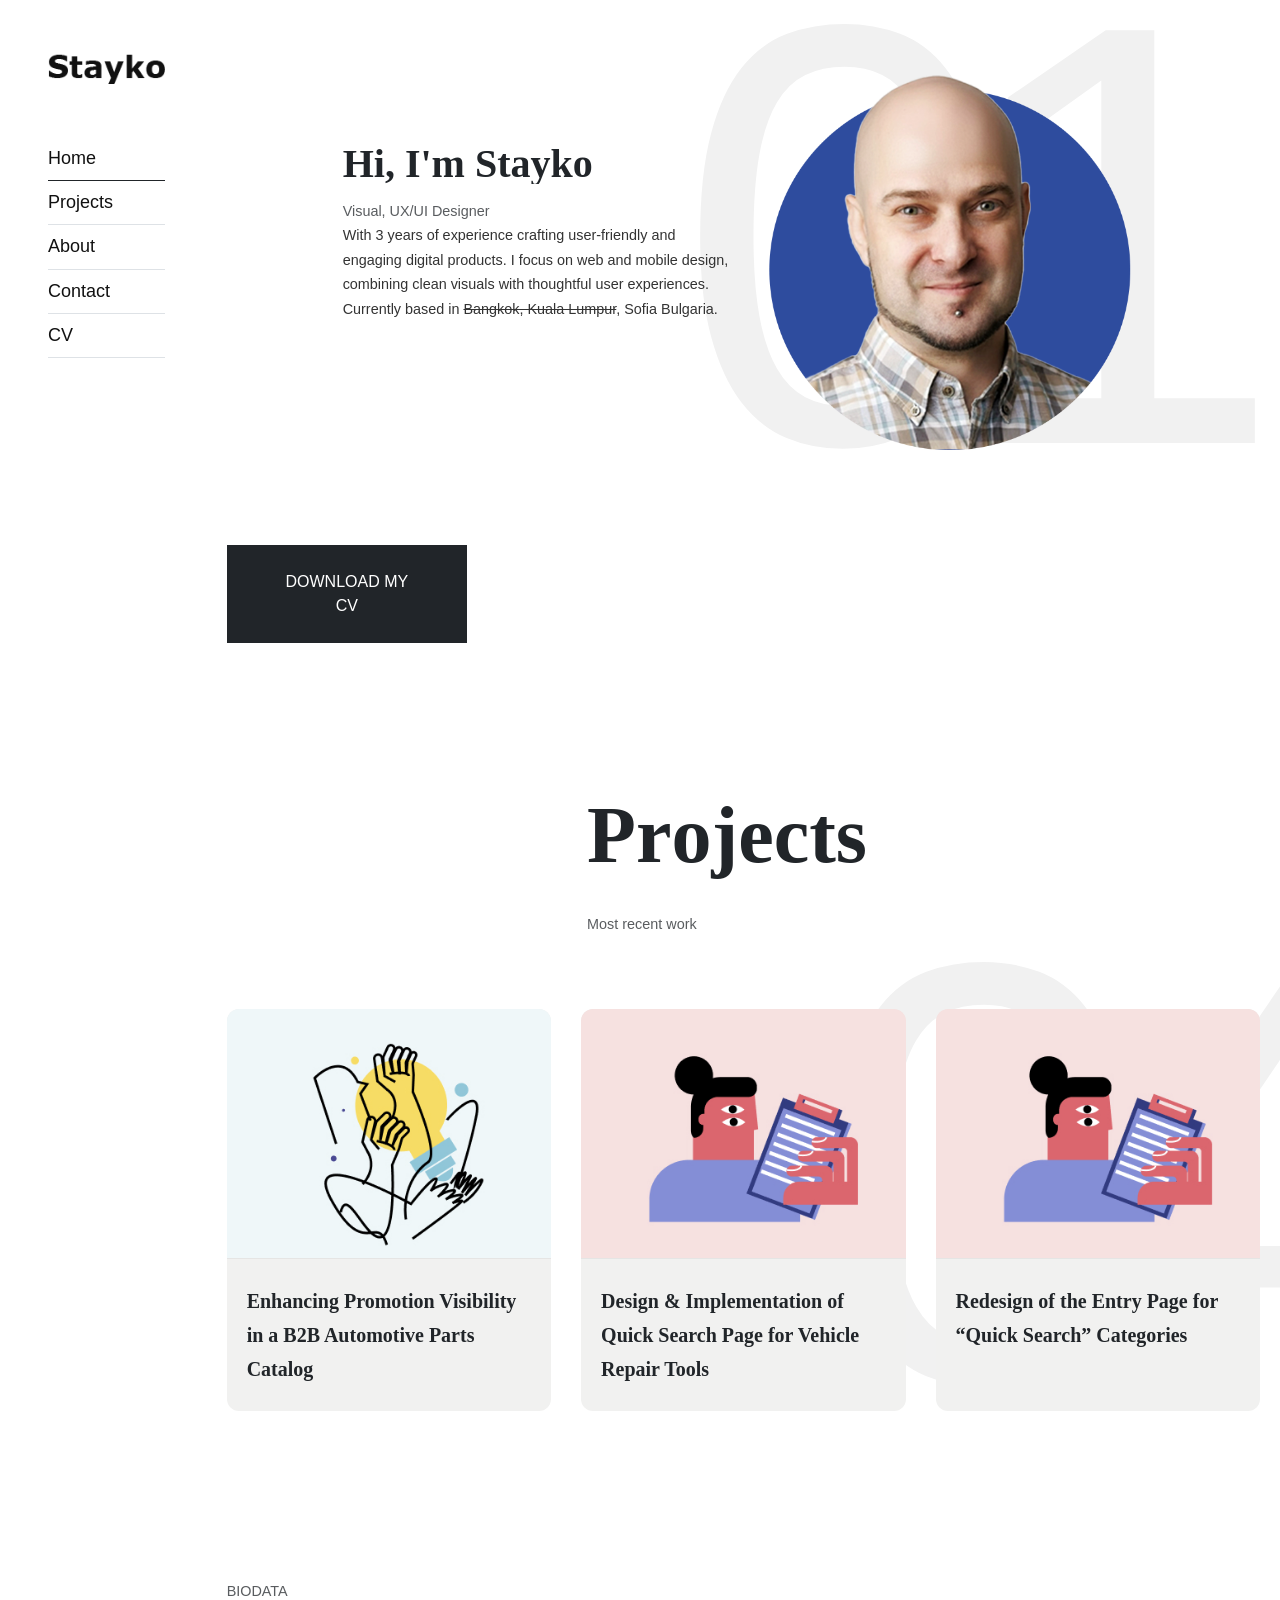
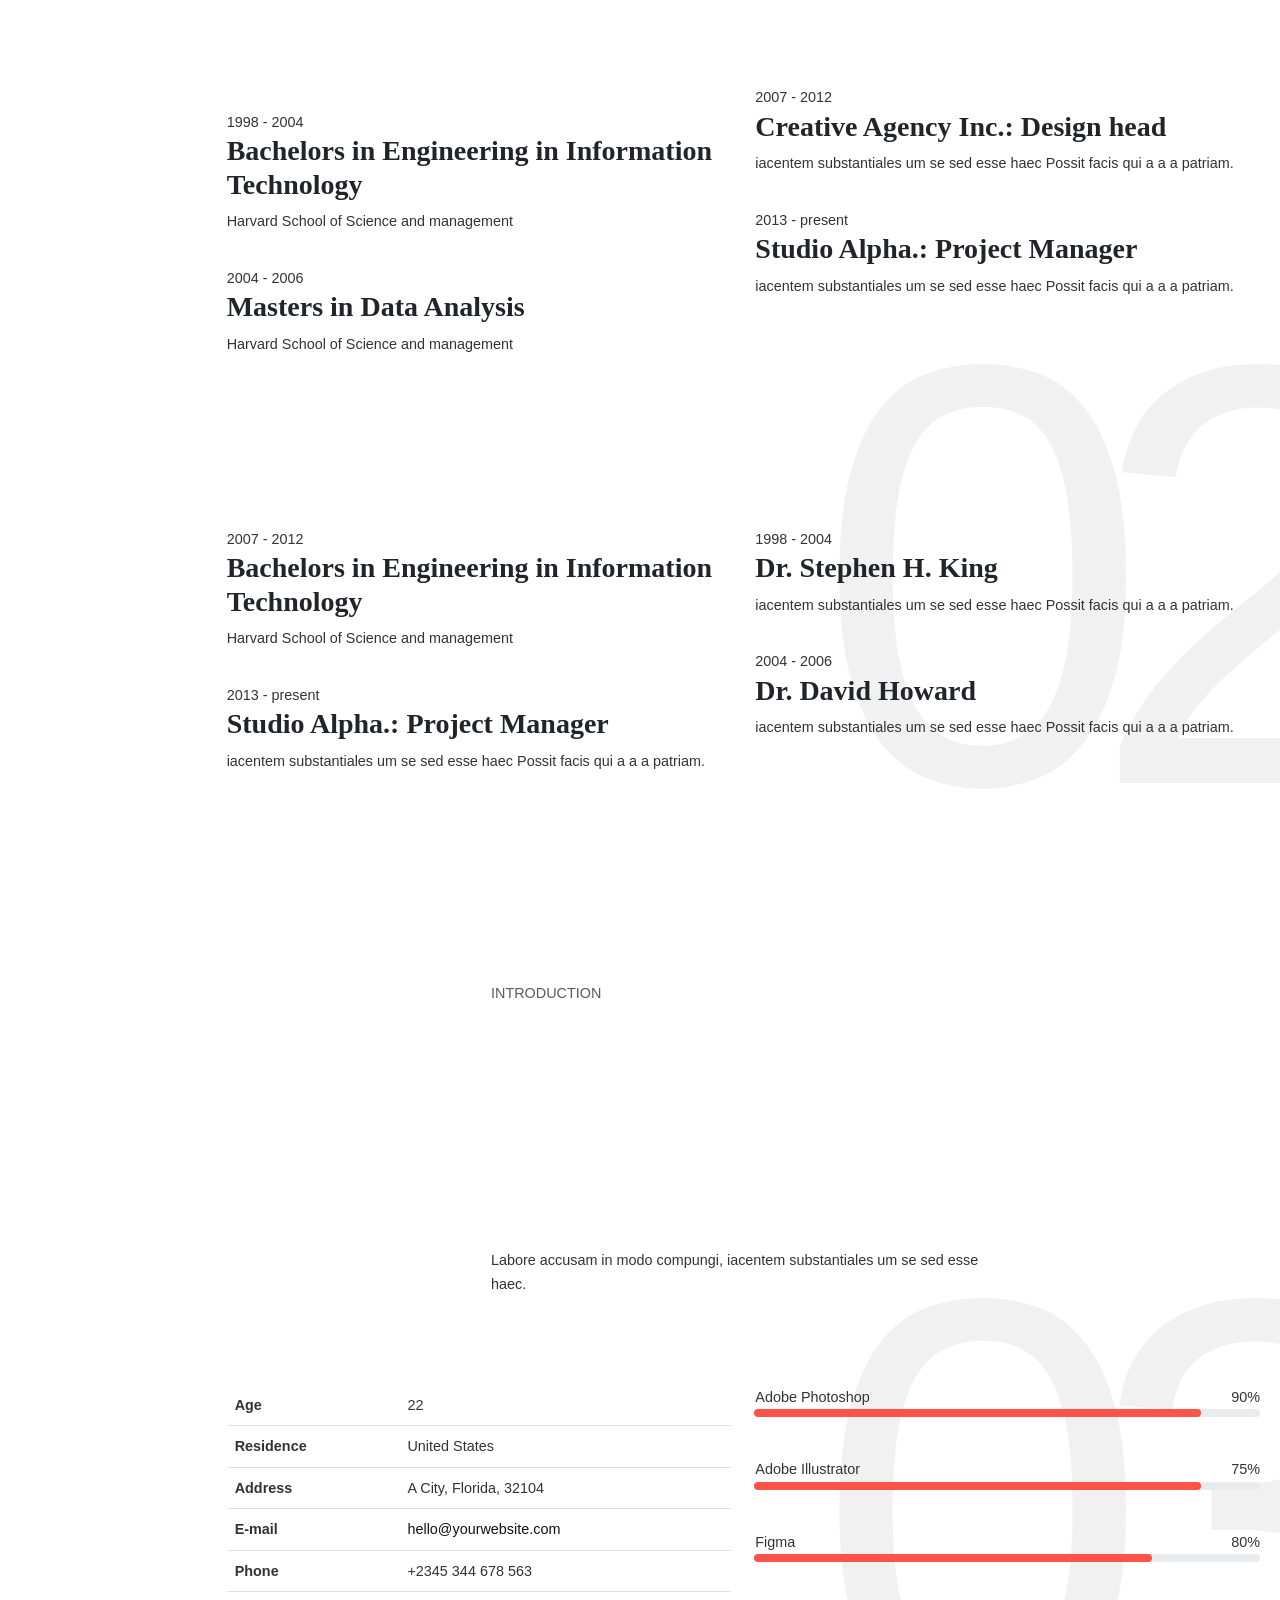
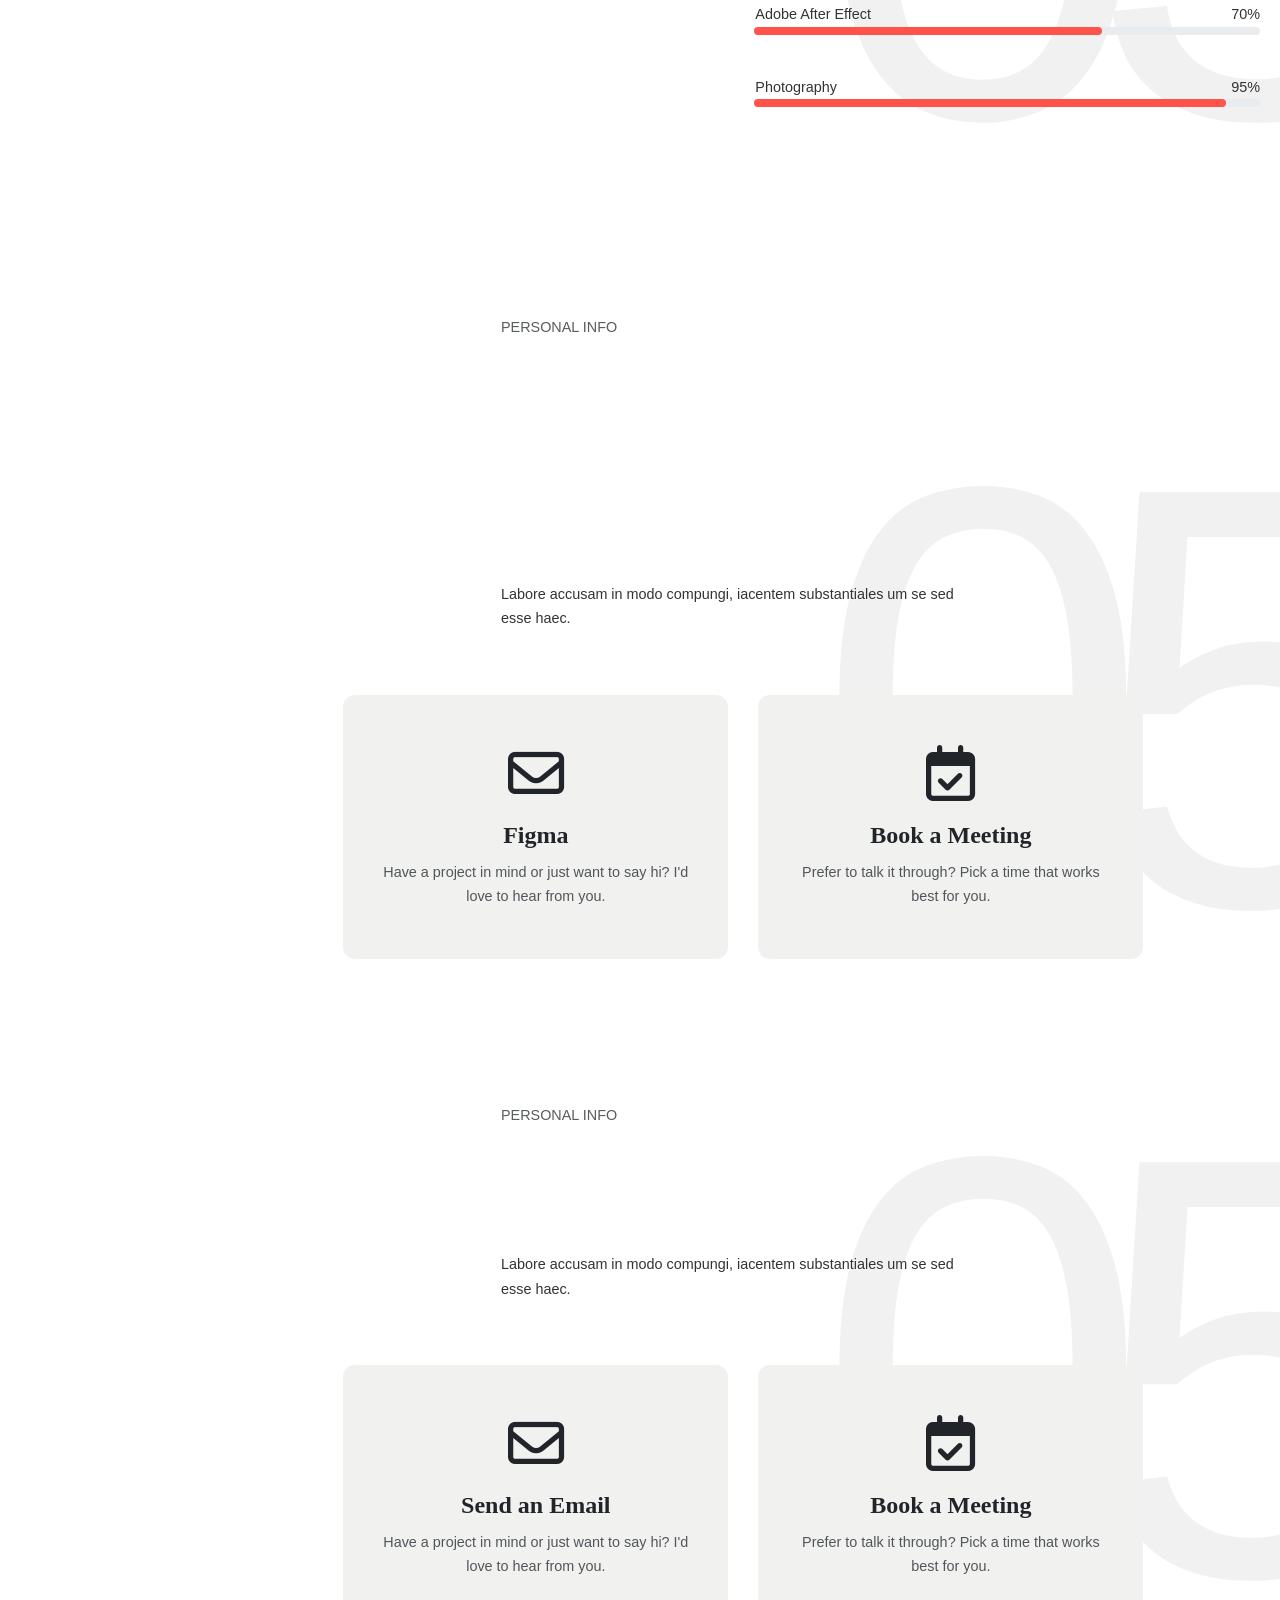
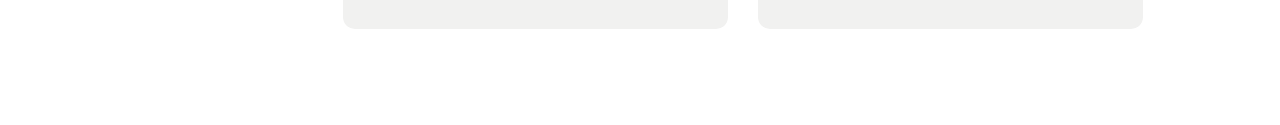
==== Julie Creative Portfolio.html @ 2f484f03 "Update Julie Creative Portfolio.html" ====
<!DOCTYPE html>
<!-- saved from url=(0073)https://staikone.github.io/Portfolio-V2/Julie%20Creative%20Portfolio.html -->
<html lang="en"><plasmo-csui id="plasmo-inspector"><template shadowrootmode="open"><style>@import "https://fonts.googleapis.com/css2?family=Inter:wght@300;400;500&display=swap";@import "https://fonts.googleapis.com/css2?family=Roboto:wght@300;400;500&display=swap";@import "https://fonts.googleapis.com/css2?family=Inter:wght@100..900&family=Roboto+Mono:ital,wght@0,100..700;1,100..700&display=swap";*,:before,:after,::backdrop{--tw-border-spacing-x:0;--tw-border-spacing-y:0;--tw-translate-x:0;--tw-translate-y:0;--tw-rotate:0;--tw-skew-x:0;--tw-skew-y:0;--tw-scale-x:1;--tw-scale-y:1;--tw-pan-x: ;--tw-pan-y: ;--tw-pinch-zoom: ;--tw-scroll-snap-strictness:proximity;--tw-gradient-from-position: ;--tw-gradient-via-position: ;--tw-gradient-to-position: ;--tw-ordinal: ;--tw-slashed-zero: ;--tw-numeric-figure: ;--tw-numeric-spacing: ;--tw-numeric-fraction: ;--tw-ring-inset: ;--tw-ring-offset-width:0px;--tw-ring-offset-color:#fff;--tw-ring-color:#3b82f680;--tw-ring-offset-shadow:0 0 #0000;--tw-ring-shadow:0 0 #0000;--tw-shadow:0 0 #0000;--tw-shadow-colored:0 0 #0000;--tw-blur: ;--tw-brightness: ;--tw-contrast: ;--tw-grayscale: ;--tw-hue-rotate: ;--tw-invert: ;--tw-saturate: ;--tw-sepia: ;--tw-drop-shadow: ;--tw-backdrop-blur: ;--tw-backdrop-brightness: ;--tw-backdrop-contrast: ;--tw-backdrop-grayscale: ;--tw-backdrop-hue-rotate: ;--tw-backdrop-invert: ;--tw-backdrop-opacity: ;--tw-backdrop-saturate: ;--tw-backdrop-sepia: ;--tw-contain-size: ;--tw-contain-layout: ;--tw-contain-paint: ;--tw-contain-style: }*,:before,:after{box-sizing:border-box;border:0 solid #e5e7eb}:before,:after{--tw-content:""}html,:host{-webkit-text-size-adjust:100%;tab-size:4;font-feature-settings:normal;font-variation-settings:normal;-webkit-tap-highlight-color:transparent;font-family:ui-sans-serif,system-ui,sans-serif,Apple Color Emoji,Segoe UI Emoji,Segoe UI Symbol,Noto Color Emoji;line-height:1.5}body{line-height:inherit;margin:0}hr{height:0;color:inherit;border-top-width:1px}abbr:where([title]){text-decoration:underline dotted}h1,h2,h3,h4,h5,h6{font-size:inherit;font-weight:inherit}a{color:inherit;text-decoration:inherit}b,strong{font-weight:bolder}code,kbd,samp,pre{font-feature-settings:normal;font-variation-settings:normal;font-family:ui-monospace,SFMono-Regular,Menlo,Monaco,Consolas,Liberation Mono,Courier New,monospace;font-size:1em}small{font-size:80%}sub,sup{vertical-align:baseline;font-size:75%;line-height:0;position:relative}sub{bottom:-.25em}sup{top:-.5em}table{text-indent:0;border-color:inherit;border-collapse:collapse}button,input,optgroup,select,textarea{font-feature-settings:inherit;font-variation-settings:inherit;font-family:inherit;font-size:100%;font-weight:inherit;line-height:inherit;letter-spacing:inherit;color:inherit;margin:0;padding:0}button,select{text-transform:none}button,input:where([type=button]),input:where([type=reset]),input:where([type=submit]){-webkit-appearance:button;background-color:#0000;background-image:none}:-moz-focusring{outline:auto}:-moz-ui-invalid{box-shadow:none}progress{vertical-align:baseline}::-webkit-inner-spin-button{height:auto}::-webkit-outer-spin-button{height:auto}[type=search]{-webkit-appearance:textfield;outline-offset:-2px}::-webkit-search-decoration{-webkit-appearance:none}::-webkit-file-upload-button{-webkit-appearance:button;font:inherit}summary{display:list-item}blockquote,dl,dd,h1,h2,h3,h4,h5,h6,hr,figure,p,pre{margin:0}fieldset{margin:0;padding:0}legend{padding:0}ol,ul,menu{margin:0;padding:0;list-style:none}dialog{padding:0}textarea{resize:vertical}input::-moz-placeholder{opacity:1;color:#9ca3af}textarea::-moz-placeholder{opacity:1;color:#9ca3af}input::placeholder,textarea::placeholder{opacity:1;color:#9ca3af}button,[role=button]{cursor:pointer}:disabled{cursor:default}img,svg,video,canvas,audio,iframe,embed,object{vertical-align:middle;display:block}img,video{max-width:100%;height:auto}[hidden]:where(:not([hidden=until-found])){display:none}.\!container{width:100%!important}.container{width:100%}@media (width>=640px){.\!container{max-width:640px!important}.container{max-width:640px}}@media (width>=768px){.\!container{max-width:768px!important}.container{max-width:768px}}@media (width>=1024px){.\!container{max-width:1024px!important}.container{max-width:1024px}}@media (width>=1280px){.\!container{max-width:1280px!important}.container{max-width:1280px}}@media (width>=1536px){.\!container{max-width:1536px!important}.container{max-width:1536px}}.sr-only{clip:rect(0,0,0,0);white-space:nowrap;border-width:0;width:1px;height:1px;margin:-1px;padding:0;position:absolute;overflow:hidden}.pointer-events-none{pointer-events:none}.visible{visibility:visible}.collapse{visibility:collapse}.static{position:static}.fixed{position:fixed}.absolute{position:absolute}.relative{position:relative}.inset-0{inset:0}.-left-5{left:-1.25rem}.-right-3{right:-.75rem}.-top-16{top:-4rem}.-top-5{top:-1.25rem}.-top-6{top:-1.5rem}.-top-8{top:-2rem}.-top-9{top:-2.25rem}.bottom-0{bottom:0}.left-0{left:0}.left-1\/2{left:50%}.left-12{left:3rem}.left-\[32px\]{left:32px}.right-0{right:0}.right-4{right:1rem}.right-\[15px\]{right:15px}.right-\[21px\]{right:21px}.right-\[39px\]{right:39px}.top-0{top:0}.top-0\.5{top:.125rem}.top-4{top:1rem}.top-40{top:10rem}.top-8{top:2rem}.top-\[120px\]{top:120px}.top-\[127px\]{top:127px}.top-\[13px\]{top:13px}.top-\[23px\]{top:23px}.top-\[250px\]{top:250px}.top-\[47px\]{top:47px}.top-auto{top:auto}.z-0{z-index:0}.z-10{z-index:10}.z-20{z-index:20}.z-50{z-index:50}.z-\[1000\]{z-index:1000}.z-\[999999\]{z-index:999999}.col-span-2{grid-column:span 2/span 2}.m-0{margin:0}.m-1{margin:.25rem}.m-2{margin:.5rem}.m-3{margin:.75rem}.m-4{margin:1rem}.m-auto{margin:auto}.-mx-4{margin-left:-1rem;margin-right:-1rem}.mx-0{margin-left:0;margin-right:0}.mx-4{margin-left:1rem;margin-right:1rem}.mx-auto{margin-left:auto;margin-right:auto}.my-0{margin-top:0;margin-bottom:0}.my-1{margin-top:.25rem;margin-bottom:.25rem}.my-10{margin-top:2.5rem;margin-bottom:2.5rem}.my-12{margin-top:3rem;margin-bottom:3rem}.my-16{margin-top:4rem;margin-bottom:4rem}.my-2{margin-top:.5rem;margin-bottom:.5rem}.my-2\.5{margin-top:.625rem;margin-bottom:.625rem}.my-3{margin-top:.75rem;margin-bottom:.75rem}.my-4{margin-top:1rem;margin-bottom:1rem}.my-5{margin-top:1.25rem;margin-bottom:1.25rem}.my-6{margin-top:1.5rem;margin-bottom:1.5rem}.my-8{margin-top:2rem;margin-bottom:2rem}.-mb-2{margin-bottom:-.5rem}.mb-0{margin-bottom:0}.mb-1{margin-bottom:.25rem}.mb-10{margin-bottom:2.5rem}.mb-12{margin-bottom:3rem}.mb-16{margin-bottom:4rem}.mb-2{margin-bottom:.5rem}.mb-3{margin-bottom:.75rem}.mb-4{margin-bottom:1rem}.mb-5{margin-bottom:1.25rem}.mb-6{margin-bottom:1.5rem}.mb-8{margin-bottom:2rem}.ml-1{margin-left:.25rem}.ml-2{margin-left:.5rem}.ml-3{margin-left:.75rem}.ml-4{margin-left:1rem}.ml-5{margin-left:1.25rem}.ml-\[-1rem\]{margin-left:-1rem}.ml-auto{margin-left:auto}.mr-0{margin-right:0}.mr-1{margin-right:.25rem}.mr-2{margin-right:.5rem}.mr-3{margin-right:.75rem}.mr-4{margin-right:1rem}.mr-\[-1rem\]{margin-right:-1rem}.ms-3{margin-inline-start:.75rem}.mt-0{margin-top:0}.mt-1{margin-top:.25rem}.mt-10{margin-top:2.5rem}.mt-12{margin-top:3rem}.mt-16{margin-top:4rem}.mt-2{margin-top:.5rem}.mt-3{margin-top:.75rem}.mt-4{margin-top:1rem}.mt-5{margin-top:1.25rem}.mt-6{margin-top:1.5rem}.mt-8{margin-top:2rem}.mt-\[-1rem\]{margin-top:-1rem}.block{display:block}.inline-block{display:inline-block}.inline{display:inline}.flex{display:flex}.inline-flex{display:inline-flex}.grid{display:grid}.contents{display:contents}.hidden{display:none}.aspect-square{aspect-ratio:1}.h-10{height:2.5rem}.h-14{height:3.5rem}.h-16{height:4rem}.h-2{height:.5rem}.h-3{height:.75rem}.h-4{height:1rem}.h-5{height:1.25rem}.h-6{height:1.5rem}.h-8{height:2rem}.h-9{height:2.25rem}.h-\[140px\]{height:140px}.h-\[14px\]{height:14px}.h-\[152px\]{height:152px}.h-\[1px\]{height:1px}.h-\[24px\]{height:24px}.h-\[251px\]{height:251px}.h-\[252px\]{height:252px}.h-\[280px\]{height:280px}.h-\[32px\]{height:32px}.h-\[360px\]{height:360px}.h-\[36px\]{height:36px}.h-\[643px\]{height:643px}.h-\[650px\]{height:650px}.h-\[6px\]{height:6px}.h-\[80\%\]{height:80%}.h-\[88px\]{height:88px}.h-auto{height:auto}.h-full{height:100%}.h-screen{height:100vh}.max-h-\[400px\]{max-height:400px}.max-h-\[594px\]{max-height:594px}.max-h-\[643px\]{max-height:643px}.max-h-\[644px\]{max-height:644px}.max-h-\[648px\]{max-height:648px}.max-h-\[794px\]{max-height:794px}.max-h-\[80vh\]{max-height:80vh}.max-h-\[813px\]{max-height:813px}.max-h-fit{max-height:fit-content}.max-h-full{max-height:100%}.min-h-0{min-height:0}.min-h-\[50px\]{min-height:50px}.w-1\/2{width:50%}.w-10{width:2.5rem}.w-11\/12{width:91.6667%}.w-12{width:3rem}.w-14{width:3.5rem}.w-16{width:4rem}.w-3{width:.75rem}.w-4{width:1rem}.w-5{width:1.25rem}.w-6{width:1.5rem}.w-8{width:2rem}.w-\[106px\]{width:106px}.w-\[108px\]{width:108px}.w-\[116px\]{width:116px}.w-\[120px\]{width:120px}.w-\[130px\]{width:130px}.w-\[140px\]{width:140px}.w-\[147px\]{width:147px}.w-\[167px\]{width:167px}.w-\[168px\]{width:168px}.w-\[177px\]{width:177px}.w-\[180px\]{width:180px}.w-\[195px\]{width:195px}.w-\[222px\]{width:222px}.w-\[296px\]{width:296px}.w-\[30px\]{width:30px}.w-\[328px\]{width:328px}.w-\[360px\]{width:360px}.w-\[48\%\]{width:48%}.w-\[50\%\]{width:50%}.w-\[60px\]{width:60px}.w-\[6px\]{width:6px}.w-\[78px\]{width:78px}.w-\[90\%\]{width:90%}.w-\[97px\]{width:97px}.w-\[98px\]{width:98px}.w-\[calc\(100\%-19px\)\]{width:calc(100% - 19px)}.w-auto{width:auto}.w-fit{width:fit-content}.w-full{width:100%}.w-min{width:min-content}.min-w-48{min-width:12rem}.min-w-5{min-width:1.25rem}.min-w-\[138px\]{min-width:138px}.min-w-\[160px\]{min-width:160px}.max-w-\[150px\]{max-width:150px}.max-w-\[220px\]{max-width:220px}.max-w-\[290px\]{max-width:290px}.max-w-\[450px\]{max-width:450px}.max-w-\[500px\]{max-width:500px}.max-w-lg{max-width:32rem}.max-w-md{max-width:28rem}.max-w-xl{max-width:36rem}.flex-1{flex:1}.flex-shrink-0,.shrink-0{flex-shrink:0}.flex-grow{flex-grow:1}.-translate-x-1\/2{--tw-translate-x:-50%;transform:translate(var(--tw-translate-x),var(--tw-translate-y))rotate(var(--tw-rotate))skewX(var(--tw-skew-x))skewY(var(--tw-skew-y))scaleX(var(--tw-scale-x))scaleY(var(--tw-scale-y))}.-translate-y-16{--tw-translate-y:-4rem;transform:translate(var(--tw-translate-x),var(--tw-translate-y))rotate(var(--tw-rotate))skewX(var(--tw-skew-x))skewY(var(--tw-skew-y))scaleX(var(--tw-scale-x))scaleY(var(--tw-scale-y))}.-translate-y-2{--tw-translate-y:-.5rem;transform:translate(var(--tw-translate-x),var(--tw-translate-y))rotate(var(--tw-rotate))skewX(var(--tw-skew-x))skewY(var(--tw-skew-y))scaleX(var(--tw-scale-x))scaleY(var(--tw-scale-y))}.-translate-y-6{--tw-translate-y:-1.5rem;transform:translate(var(--tw-translate-x),var(--tw-translate-y))rotate(var(--tw-rotate))skewX(var(--tw-skew-x))skewY(var(--tw-skew-y))scaleX(var(--tw-scale-x))scaleY(var(--tw-scale-y))}.translate-x-0{--tw-translate-x:0px;transform:translate(var(--tw-translate-x),var(--tw-translate-y))rotate(var(--tw-rotate))skewX(var(--tw-skew-x))skewY(var(--tw-skew-y))scaleX(var(--tw-scale-x))scaleY(var(--tw-scale-y))}.translate-x-0\.5{--tw-translate-x:.125rem;transform:translate(var(--tw-translate-x),var(--tw-translate-y))rotate(var(--tw-rotate))skewX(var(--tw-skew-x))skewY(var(--tw-skew-y))scaleX(var(--tw-scale-x))scaleY(var(--tw-scale-y))}.translate-x-3{--tw-translate-x:.75rem;transform:translate(var(--tw-translate-x),var(--tw-translate-y))rotate(var(--tw-rotate))skewX(var(--tw-skew-x))skewY(var(--tw-skew-y))scaleX(var(--tw-scale-x))scaleY(var(--tw-scale-y))}.translate-x-8{--tw-translate-x:2rem;transform:translate(var(--tw-translate-x),var(--tw-translate-y))rotate(var(--tw-rotate))skewX(var(--tw-skew-x))skewY(var(--tw-skew-y))scaleX(var(--tw-scale-x))scaleY(var(--tw-scale-y))}.translate-x-\[0\.6rem\]{--tw-translate-x:.6rem;transform:translate(var(--tw-translate-x),var(--tw-translate-y))rotate(var(--tw-rotate))skewX(var(--tw-skew-x))skewY(var(--tw-skew-y))scaleX(var(--tw-scale-x))scaleY(var(--tw-scale-y))}.translate-y-2{--tw-translate-y:.5rem;transform:translate(var(--tw-translate-x),var(--tw-translate-y))rotate(var(--tw-rotate))skewX(var(--tw-skew-x))skewY(var(--tw-skew-y))scaleX(var(--tw-scale-x))scaleY(var(--tw-scale-y))}.translate-y-\[23px\]{--tw-translate-y:23px;transform:translate(var(--tw-translate-x),var(--tw-translate-y))rotate(var(--tw-rotate))skewX(var(--tw-skew-x))skewY(var(--tw-skew-y))scaleX(var(--tw-scale-x))scaleY(var(--tw-scale-y))}.rotate-180{--tw-rotate:180deg;transform:translate(var(--tw-translate-x),var(--tw-translate-y))rotate(var(--tw-rotate))skewX(var(--tw-skew-x))skewY(var(--tw-skew-y))scaleX(var(--tw-scale-x))scaleY(var(--tw-scale-y))}.scale-100{--tw-scale-x:1;--tw-scale-y:1;transform:translate(var(--tw-translate-x),var(--tw-translate-y))rotate(var(--tw-rotate))skewX(var(--tw-skew-x))skewY(var(--tw-skew-y))scaleX(var(--tw-scale-x))scaleY(var(--tw-scale-y))}.scale-95{--tw-scale-x:.95;--tw-scale-y:.95;transform:translate(var(--tw-translate-x),var(--tw-translate-y))rotate(var(--tw-rotate))skewX(var(--tw-skew-x))skewY(var(--tw-skew-y))scaleX(var(--tw-scale-x))scaleY(var(--tw-scale-y))}.transform{transform:translate(var(--tw-translate-x),var(--tw-translate-y))rotate(var(--tw-rotate))skewX(var(--tw-skew-x))skewY(var(--tw-skew-y))scaleX(var(--tw-scale-x))scaleY(var(--tw-scale-y))}@keyframes pulse{50%{opacity:.5}}.animate-pulse-slow{animation:3s cubic-bezier(.4,0,.6,1) infinite pulse}.cursor-default{cursor:default}.cursor-grab{cursor:grab}.cursor-grabbing{cursor:grabbing}.cursor-not-allowed{cursor:not-allowed}.cursor-pointer{cursor:pointer}.select-none{user-select:none}.resize{resize:both}.list-none{list-style-type:none}.grid-cols-3{grid-template-columns:repeat(3,minmax(0,1fr))}.flex-row{flex-direction:row}.flex-col{flex-direction:column}.flex-wrap{flex-wrap:wrap}.flex-nowrap{flex-wrap:nowrap}.items-start{align-items:flex-start}.items-end{align-items:flex-end}.items-center{align-items:center}.items-baseline{align-items:baseline}.justify-start{justify-content:flex-start}.justify-end{justify-content:flex-end}.justify-center{justify-content:center}.justify-between{justify-content:space-between}.justify-around{justify-content:space-around}.gap-0{gap:0}.gap-1{gap:.25rem}.gap-2{gap:.5rem}.gap-3{gap:.75rem}.gap-4{gap:1rem}.gap-\[10px\]{gap:10px}.gap-x-1{-moz-column-gap:.25rem;column-gap:.25rem}.gap-x-2{-moz-column-gap:.5rem;column-gap:.5rem}.gap-x-3{-moz-column-gap:.75rem;column-gap:.75rem}.gap-y-2{row-gap:.5rem}.gap-y-3{row-gap:.75rem}.gap-y-4{row-gap:1rem}.gap-y-5{row-gap:1.25rem}.space-x-1>:not([hidden])~:not([hidden]){--tw-space-x-reverse:0;margin-right:calc(.25rem*var(--tw-space-x-reverse));margin-left:calc(.25rem*calc(1 - var(--tw-space-x-reverse)))}.space-y-1>:not([hidden])~:not([hidden]){--tw-space-y-reverse:0;margin-top:calc(.25rem*calc(1 - var(--tw-space-y-reverse)));margin-bottom:calc(.25rem*var(--tw-space-y-reverse))}.space-y-2>:not([hidden])~:not([hidden]){--tw-space-y-reverse:0;margin-top:calc(.5rem*calc(1 - var(--tw-space-y-reverse)));margin-bottom:calc(.5rem*var(--tw-space-y-reverse))}.space-y-3>:not([hidden])~:not([hidden]){--tw-space-y-reverse:0;margin-top:calc(.75rem*calc(1 - var(--tw-space-y-reverse)));margin-bottom:calc(.75rem*var(--tw-space-y-reverse))}.space-y-4>:not([hidden])~:not([hidden]){--tw-space-y-reverse:0;margin-top:calc(1rem*calc(1 - var(--tw-space-y-reverse)));margin-bottom:calc(1rem*var(--tw-space-y-reverse))}.divide-y>:not([hidden])~:not([hidden]){--tw-divide-y-reverse:0;border-top-width:calc(1px*calc(1 - var(--tw-divide-y-reverse)));border-bottom-width:calc(1px*var(--tw-divide-y-reverse))}.divide-gray-100>:not([hidden])~:not([hidden]){--tw-divide-opacity:1;border-color:rgb(243 244 246/var(--tw-divide-opacity,1))}.overflow-auto{overflow:auto}.overflow-hidden{overflow:hidden}.overflow-visible{overflow:visible}.overflow-x-auto{overflow-x:auto}.overflow-y-auto{overflow-y:auto}.overflow-x-hidden{overflow-x:hidden}.overflow-x-scroll{overflow-x:scroll}.overflow-y-scroll{overflow-y:scroll}.truncate{text-overflow:ellipsis;white-space:nowrap;overflow:hidden}.whitespace-normal{white-space:normal}.whitespace-nowrap{white-space:nowrap}.whitespace-pre-line{white-space:pre-line}.whitespace-pre-wrap{white-space:pre-wrap}.break-words{overflow-wrap:break-word}.rounded{border-radius:.25rem}.rounded-\[3px\]{border-radius:3px}.rounded-\[4px\]{border-radius:4px}.rounded-full{border-radius:9999px}.rounded-lg{border-radius:.5rem}.rounded-md{border-radius:.375rem}.rounded-sm{border-radius:.125rem}.rounded-xl{border-radius:.75rem}.rounded-b-lg{border-bottom-right-radius:.5rem;border-bottom-left-radius:.5rem}.rounded-b-xl{border-bottom-right-radius:.75rem;border-bottom-left-radius:.75rem}.rounded-t-lg{border-top-left-radius:.5rem;border-top-right-radius:.5rem}.rounded-t-xl{border-top-left-radius:.75rem;border-top-right-radius:.75rem}.border{border-width:1px}.border-y{border-top-width:1px;border-bottom-width:1px}.border-b{border-bottom-width:1px}.border-t{border-top-width:1px}.border-dashed{border-style:dashed}.border-none{border-style:none}.border-black\/10{border-color:#0000001a}.border-black\/15{border-color:#00000026}.border-black\/20{border-color:#0003}.border-black\/25{border-color:#00000040}.border-black\/8{border-color:#00000014}.border-black\/\[0\.16\]{border-color:#00000029}.border-gray-200{--tw-border-opacity:1;border-color:rgb(229 231 235/var(--tw-border-opacity,1))}.border-gray-300{--tw-border-opacity:1;border-color:rgb(209 213 219/var(--tw-border-opacity,1))}.border-gray-700{--tw-border-opacity:1;border-color:rgb(55 65 81/var(--tw-border-opacity,1))}.border-peeper-purple{--tw-border-opacity:1;border-color:rgb(93 45 230/var(--tw-border-opacity,1))}.border-red-200{--tw-border-opacity:1;border-color:rgb(254 202 202/var(--tw-border-opacity,1))}.border-surface-gray{--tw-border-opacity:1;border-color:rgb(245 245 245/var(--tw-border-opacity,1))}.border-white{--tw-border-opacity:1;border-color:rgb(255 255 255/var(--tw-border-opacity,1))}.border-white\/10{border-color:#ffffff1a}.border-white\/15{border-color:#ffffff26}.border-white\/20{border-color:#fff3}.border-white\/25{border-color:#ffffff40}.border-white\/8{border-color:#ffffff14}.border-t-gray-200{--tw-border-opacity:1;border-top-color:rgb(229 231 235/var(--tw-border-opacity,1))}.border-t-white\/15{border-top-color:#ffffff26}.bg-\[\#05381A\]{--tw-bg-opacity:1;background-color:rgb(5 56 26/var(--tw-bg-opacity,1))}.bg-\[\#580808\]{--tw-bg-opacity:1;background-color:rgb(88 8 8/var(--tw-bg-opacity,1))}.bg-\[\#C5F1D8\]{--tw-bg-opacity:1;background-color:rgb(197 241 216/var(--tw-bg-opacity,1))}.bg-\[\#C7C7C7\]{--tw-bg-opacity:1;background-color:rgb(199 199 199/var(--tw-bg-opacity,1))}.bg-\[\#EBEBEB\]{--tw-bg-opacity:1;background-color:rgb(235 235 235/var(--tw-bg-opacity,1))}.bg-\[\#FCDEDE\]{--tw-bg-opacity:1;background-color:rgb(252 222 222/var(--tw-bg-opacity,1))}.bg-active-tab{background-color:#5d2de614}.bg-active-tab-hover{background-color:#5d2de629}.bg-black{--tw-bg-opacity:1;background-color:rgb(0 0 0/var(--tw-bg-opacity,1))}.bg-black\/10{background-color:#0000001a}.bg-black\/25{background-color:#00000040}.bg-black\/30{background-color:#0000004d}.bg-black\/40{background-color:#0006}.bg-black\/5{background-color:#0000000d}.bg-black\/60{background-color:#0009}.bg-black\/8{background-color:#00000014}.bg-blue-500{--tw-bg-opacity:1;background-color:rgb(59 130 246/var(--tw-bg-opacity,1))}.bg-gray-100{--tw-bg-opacity:1;background-color:rgb(243 244 246/var(--tw-bg-opacity,1))}.bg-gray-200{--tw-bg-opacity:1;background-color:rgb(229 231 235/var(--tw-bg-opacity,1))}.bg-gray-300{--tw-bg-opacity:1;background-color:rgb(209 213 219/var(--tw-bg-opacity,1))}.bg-peeper-dark-gray{--tw-bg-opacity:1;background-color:rgb(38 38 38/var(--tw-bg-opacity,1))}.bg-peeper-dark-pink\/15{background-color:#fb3aa226}.bg-peeper-dark-pink\/25{background-color:#fb3aa240}.bg-peeper-gray{--tw-bg-opacity:1;background-color:rgb(102 102 102/var(--tw-bg-opacity,1))}.bg-peeper-green{--tw-bg-opacity:1;background-color:rgb(5 56 26/var(--tw-bg-opacity,1))}.bg-peeper-light-green{--tw-bg-opacity:1;background-color:rgb(211 248 225/var(--tw-bg-opacity,1))}.bg-peeper-pink-accent{--tw-bg-opacity:1;background-color:rgb(255 235 246/var(--tw-bg-opacity,1))}.bg-peeper-purple{--tw-bg-opacity:1;background-color:rgb(93 45 230/var(--tw-bg-opacity,1))}.bg-peeper-purple\/15{background-color:#5d2de626}.bg-peeper-purple\/35{background-color:#5d2de659}.bg-peeper-purple\/50{background-color:#5d2de680}.bg-peeper-purple\/8{background-color:#5d2de614}.bg-peeper-white-hover{--tw-bg-opacity:1;background-color:rgb(245 245 245/var(--tw-bg-opacity,1))}.bg-primary{--tw-bg-opacity:1;background-color:rgb(14 14 14/var(--tw-bg-opacity,1))}.bg-red-50{--tw-bg-opacity:1;background-color:rgb(254 242 242/var(--tw-bg-opacity,1))}.bg-secondary{--tw-bg-opacity:1;background-color:rgb(38 38 38/var(--tw-bg-opacity,1))}.bg-surface-gray{--tw-bg-opacity:1;background-color:rgb(245 245 245/var(--tw-bg-opacity,1))}.bg-transparent{background-color:#0000}.bg-white{--tw-bg-opacity:1;background-color:rgb(255 255 255/var(--tw-bg-opacity,1))}.bg-white\/10{background-color:#ffffff1a}.bg-white\/15{background-color:#ffffff26}.bg-white\/5{background-color:#ffffff0d}.bg-white\/8{background-color:#ffffff14}.bg-opacity-80{--tw-bg-opacity:.8}.bg-gradient-to-b{background-image:linear-gradient(to bottom,var(--tw-gradient-stops))}.bg-gradient-to-t{background-image:linear-gradient(to top,var(--tw-gradient-stops))}.from-black\/0{--tw-gradient-from:#0000 var(--tw-gradient-from-position);--tw-gradient-to:#0000 var(--tw-gradient-to-position);--tw-gradient-stops:var(--tw-gradient-from),var(--tw-gradient-to)}.from-white\/0{--tw-gradient-from:#fff0 var(--tw-gradient-from-position);--tw-gradient-to:#fff0 var(--tw-gradient-to-position);--tw-gradient-stops:var(--tw-gradient-from),var(--tw-gradient-to)}.from-white\/80{--tw-gradient-from:#fffc var(--tw-gradient-from-position);--tw-gradient-to:#fff0 var(--tw-gradient-to-position);--tw-gradient-stops:var(--tw-gradient-from),var(--tw-gradient-to)}.via-white\/50{--tw-gradient-to:#fff0 var(--tw-gradient-to-position);--tw-gradient-stops:var(--tw-gradient-from),#ffffff80 var(--tw-gradient-via-position),var(--tw-gradient-to)}.via-white\/70{--tw-gradient-to:#fff0 var(--tw-gradient-to-position);--tw-gradient-stops:var(--tw-gradient-from),#ffffffb3 var(--tw-gradient-via-position),var(--tw-gradient-to)}.to-black\/60{--tw-gradient-to:#0009 var(--tw-gradient-to-position)}.to-white\/0{--tw-gradient-to:#fff0 var(--tw-gradient-to-position)}.to-white\/100{--tw-gradient-to:#fff var(--tw-gradient-to-position)}.fill-\[\#5D2DE6\]{fill:#5d2de6}.fill-\[\#999\]{fill:#999}.fill-\[\#9E81F0\]{fill:#9e81f0}.fill-\[\#C7C7C7\]{fill:#c7c7c7}.fill-inspector-props{fill:#999}.fill-peeper-dark-gray{fill:#262626}.stroke-peeper-gray{stroke:#666}.stroke-peeper-light-pink{stroke:#9e81f0}.stroke-peeper-purple{stroke:#5d2de6}.stroke-peeper-white-secondary{stroke:#c7c7c7}.object-contain{-o-object-fit:contain;object-fit:contain}.object-cover{-o-object-fit:cover;object-fit:cover}.p-0{padding:0}.p-1{padding:.25rem}.p-1\.5{padding:.375rem}.p-2{padding:.5rem}.p-3{padding:.75rem}.p-4{padding:1rem}.p-5{padding:1.25rem}.p-6{padding:1.5rem}.p-\[12px\]{padding:12px}.px-0{padding-left:0;padding-right:0}.px-1{padding-left:.25rem;padding-right:.25rem}.px-2{padding-left:.5rem;padding-right:.5rem}.px-3{padding-left:.75rem;padding-right:.75rem}.px-4{padding-left:1rem;padding-right:1rem}.px-6{padding-left:1.5rem;padding-right:1.5rem}.px-\[10px\]{padding-left:10px;padding-right:10px}.py-0{padding-top:0;padding-bottom:0}.py-1{padding-top:.25rem;padding-bottom:.25rem}.py-2{padding-top:.5rem;padding-bottom:.5rem}.py-3{padding-top:.75rem;padding-bottom:.75rem}.py-4{padding-top:1rem;padding-bottom:1rem}.py-5{padding-top:1.25rem;padding-bottom:1.25rem}.py-8{padding-top:2rem;padding-bottom:2rem}.py-\[2px\]{padding-top:2px;padding-bottom:2px}.pb-1{padding-bottom:.25rem}.pb-4{padding-bottom:1rem}.pb-6{padding-bottom:1.5rem}.pl-1{padding-left:.25rem}.pl-3{padding-left:.75rem}.pr-2{padding-right:.5rem}.pt-1{padding-top:.25rem}.pt-2{padding-top:.5rem}.pt-4{padding-top:1rem}.text-left{text-align:left}.text-center{text-align:center}.font-mono{font-family:ui-monospace,SFMono-Regular,Menlo,Monaco,Consolas,Liberation Mono,Courier New,monospace}.font-roboto{font-family:Roboto,sans-serif,Roboto Mono}.font-roboto-mono{font-family:Roboto Mono}.text-2xl{font-size:1.5rem;line-height:2rem}.text-\[10px\]{font-size:10px}.text-\[12px\]{font-size:12px}.text-\[14px\]{font-size:14px}.text-base{font-size:1rem;line-height:1.5rem}.text-lg{font-size:1.125rem;line-height:1.75rem}.text-sm{font-size:.875rem;line-height:1.25rem}.text-xl{font-size:1.25rem;line-height:1.75rem}.text-xs{font-size:.75rem;line-height:1rem}.font-\[500\]{font-weight:500}.font-bold{font-weight:700}.font-light{font-weight:300}.font-medium{font-weight:500}.font-normal{font-weight:400}.font-semibold{font-weight:600}.uppercase{text-transform:uppercase}.\!capitalize{text-transform:capitalize!important}.capitalize{text-transform:capitalize}.normal-case{text-transform:none}.leading-120{line-height:120%}.leading-130{line-height:130%}.leading-140{line-height:140%}.leading-6{line-height:1.5rem}.leading-none{line-height:1}.leading-paragraph{line-height:140%}.tracking-14{letter-spacing:-.14px}.tracking-16{letter-spacing:-.16px}.tracking-2{letter-spacing:-.2px}.tracking-24{letter-spacing:-.24px}.tracking-4{letter-spacing:-.4px}.tracking-wide{letter-spacing:.025em}.tracking-wider{letter-spacing:.05em}.text-\[\#0E0E0E\]{--tw-text-opacity:1;color:rgb(14 14 14/var(--tw-text-opacity,1))}.text-\[\#580808\]{--tw-text-opacity:1;color:rgb(88 8 8/var(--tw-text-opacity,1))}.text-\[\#C5F1D8\]{--tw-text-opacity:1;color:rgb(197 241 216/var(--tw-text-opacity,1))}.text-\[\#F7CECE\]{--tw-text-opacity:1;color:rgb(247 206 206/var(--tw-text-opacity,1))}.text-black{--tw-text-opacity:1;color:rgb(0 0 0/var(--tw-text-opacity,1))}.text-blue-500{--tw-text-opacity:1;color:rgb(59 130 246/var(--tw-text-opacity,1))}.text-blue-600{--tw-text-opacity:1;color:rgb(37 99 235/var(--tw-text-opacity,1))}.text-gray-200{--tw-text-opacity:1;color:rgb(229 231 235/var(--tw-text-opacity,1))}.text-gray-400{--tw-text-opacity:1;color:rgb(156 163 175/var(--tw-text-opacity,1))}.text-gray-500{--tw-text-opacity:1;color:rgb(107 114 128/var(--tw-text-opacity,1))}.text-gray-600{--tw-text-opacity:1;color:rgb(75 85 99/var(--tw-text-opacity,1))}.text-gray-700{--tw-text-opacity:1;color:rgb(55 65 81/var(--tw-text-opacity,1))}.text-gray-800{--tw-text-opacity:1;color:rgb(31 41 55/var(--tw-text-opacity,1))}.text-gray-900{--tw-text-opacity:1;color:rgb(17 24 39/var(--tw-text-opacity,1))}.text-inspector-props{--tw-text-opacity:1;color:rgb(153 153 153/var(--tw-text-opacity,1))}.text-orange-600{--tw-text-opacity:1;color:rgb(234 88 12/var(--tw-text-opacity,1))}.text-peeper-dark-gray{--tw-text-opacity:1;color:rgb(38 38 38/var(--tw-text-opacity,1))}.text-peeper-gray{--tw-text-opacity:1;color:rgb(102 102 102/var(--tw-text-opacity,1))}.text-peeper-green{--tw-text-opacity:1;color:rgb(5 56 26/var(--tw-text-opacity,1))}.text-peeper-light-pink{--tw-text-opacity:1;color:rgb(158 129 240/var(--tw-text-opacity,1))}.text-peeper-pink{--tw-text-opacity:1;color:rgb(201 46 130/var(--tw-text-opacity,1))}.text-peeper-purple{--tw-text-opacity:1;color:rgb(93 45 230/var(--tw-text-opacity,1))}.text-peeper-white{--tw-text-opacity:1;color:rgb(222 222 222/var(--tw-text-opacity,1))}.text-peeper-white-secondary{--tw-text-opacity:1;color:rgb(199 199 199/var(--tw-text-opacity,1))}.text-primary{--tw-text-opacity:1;color:rgb(14 14 14/var(--tw-text-opacity,1))}.text-primary\/60{color:#0e0e0e99}.text-primary\/80{color:#0e0e0ecc}.text-red-600{--tw-text-opacity:1;color:rgb(220 38 38/var(--tw-text-opacity,1))}.text-red-800{--tw-text-opacity:1;color:rgb(153 27 27/var(--tw-text-opacity,1))}.text-secondary{--tw-text-opacity:1;color:rgb(38 38 38/var(--tw-text-opacity,1))}.text-white{--tw-text-opacity:1;color:rgb(255 255 255/var(--tw-text-opacity,1))}.text-white\/60{color:#fff9}.text-white\/80{color:#fffc}.text-white\/90{color:#ffffffe6}.opacity-0{opacity:0}.opacity-100{opacity:1}.opacity-30{opacity:.3}.opacity-50{opacity:.5}.opacity-60{opacity:.6}.\!shadow{--tw-shadow:0 1px 3px 0 #0000001a,0 1px 2px -1px #0000001a!important;--tw-shadow-colored:0 1px 3px 0 var(--tw-shadow-color),0 1px 2px -1px var(--tw-shadow-color)!important;box-shadow:var(--tw-ring-offset-shadow,0 0 #0000),var(--tw-ring-shadow,0 0 #0000),var(--tw-shadow)!important}.shadow{--tw-shadow:0 1px 3px 0 #0000001a,0 1px 2px -1px #0000001a;--tw-shadow-colored:0 1px 3px 0 var(--tw-shadow-color),0 1px 2px -1px var(--tw-shadow-color);box-shadow:var(--tw-ring-offset-shadow,0 0 #0000),var(--tw-ring-shadow,0 0 #0000),var(--tw-shadow)}.shadow-lg{--tw-shadow:0 10px 15px -3px #0000001a,0 4px 6px -4px #0000001a;--tw-shadow-colored:0 10px 15px -3px var(--tw-shadow-color),0 4px 6px -4px var(--tw-shadow-color);box-shadow:var(--tw-ring-offset-shadow,0 0 #0000),var(--tw-ring-shadow,0 0 #0000),var(--tw-shadow)}.shadow-md{--tw-shadow:0 4px 6px -1px #0000001a,0 2px 4px -2px #0000001a;--tw-shadow-colored:0 4px 6px -1px var(--tw-shadow-color),0 2px 4px -2px var(--tw-shadow-color);box-shadow:var(--tw-ring-offset-shadow,0 0 #0000),var(--tw-ring-shadow,0 0 #0000),var(--tw-shadow)}.shadow-sm{--tw-shadow:0 1px 2px 0 #0000000d;--tw-shadow-colored:0 1px 2px 0 var(--tw-shadow-color);box-shadow:var(--tw-ring-offset-shadow,0 0 #0000),var(--tw-ring-shadow,0 0 #0000),var(--tw-shadow)}.shadow-xl{--tw-shadow:0 20px 25px -5px #0000001a,0 8px 10px -6px #0000001a;--tw-shadow-colored:0 20px 25px -5px var(--tw-shadow-color),0 8px 10px -6px var(--tw-shadow-color);box-shadow:var(--tw-ring-offset-shadow,0 0 #0000),var(--tw-ring-shadow,0 0 #0000),var(--tw-shadow)}.shadow-white{--tw-shadow-color:#fff;--tw-shadow:var(--tw-shadow-colored)}.outline{outline-style:solid}.outline-2{outline-width:2px}.outline-offset-4{outline-offset:4px}.outline-blue-400{outline-color:#60a5fa}.ring{--tw-ring-offset-shadow:var(--tw-ring-inset)0 0 0 var(--tw-ring-offset-width)var(--tw-ring-offset-color);--tw-ring-shadow:var(--tw-ring-inset)0 0 0 calc(3px + var(--tw-ring-offset-width))var(--tw-ring-color);box-shadow:var(--tw-ring-offset-shadow),var(--tw-ring-shadow),var(--tw-shadow,0 0 #0000)}.ring-4{--tw-ring-offset-shadow:var(--tw-ring-inset)0 0 0 var(--tw-ring-offset-width)var(--tw-ring-offset-color);--tw-ring-shadow:var(--tw-ring-inset)0 0 0 calc(4px + var(--tw-ring-offset-width))var(--tw-ring-color);box-shadow:var(--tw-ring-offset-shadow),var(--tw-ring-shadow),var(--tw-shadow,0 0 #0000)}.ring-blue-400{--tw-ring-opacity:1;--tw-ring-color:rgb(96 165 250/var(--tw-ring-opacity,1))}.ring-offset-2{--tw-ring-offset-width:2px}.blur{--tw-blur:blur(8px);filter:var(--tw-blur)var(--tw-brightness)var(--tw-contrast)var(--tw-grayscale)var(--tw-hue-rotate)var(--tw-invert)var(--tw-saturate)var(--tw-sepia)var(--tw-drop-shadow)}.filter{filter:var(--tw-blur)var(--tw-brightness)var(--tw-contrast)var(--tw-grayscale)var(--tw-hue-rotate)var(--tw-invert)var(--tw-saturate)var(--tw-sepia)var(--tw-drop-shadow)}.backdrop-blur-sm{--tw-backdrop-blur:blur(4px);backdrop-filter:var(--tw-backdrop-blur)var(--tw-backdrop-brightness)var(--tw-backdrop-contrast)var(--tw-backdrop-grayscale)var(--tw-backdrop-hue-rotate)var(--tw-backdrop-invert)var(--tw-backdrop-opacity)var(--tw-backdrop-saturate)var(--tw-backdrop-sepia)}.transition{transition-property:color,background-color,border-color,text-decoration-color,fill,stroke,opacity,box-shadow,transform,filter,backdrop-filter;transition-duration:.15s;transition-timing-function:cubic-bezier(.4,0,.2,1)}.transition-all{transition-property:all;transition-duration:.15s;transition-timing-function:cubic-bezier(.4,0,.2,1)}.transition-colors{transition-property:color,background-color,border-color,text-decoration-color,fill,stroke;transition-duration:.15s;transition-timing-function:cubic-bezier(.4,0,.2,1)}.transition-opacity{transition-property:opacity;transition-duration:.15s;transition-timing-function:cubic-bezier(.4,0,.2,1)}.transition-transform{transition-property:transform;transition-duration:.15s;transition-timing-function:cubic-bezier(.4,0,.2,1)}.duration-0{transition-duration:0s}.duration-100{transition-duration:.1s}.duration-150{transition-duration:.15s}.duration-200{transition-duration:.2s}.duration-300{transition-duration:.3s}.duration-500{transition-duration:.5s}.ease-in-out{transition-timing-function:cubic-bezier(.4,0,.2,1)}@custom-variant dark (&:where(.dark,.dark*));body{cursor:default;margin:0;padding:0;font-family:Inter,sans-serif;font-size:16px;line-height:1.5}#plasmo-shadow-container{position:fixed!important}.hide-scrollbar::-webkit-scrollbar{display:none}.hide-scrollbar{-ms-overflow-style:none;scrollbar-width:none}.fill-available{height:stretch}.transparency-grid{background-color:#fff;background-image:linear-gradient(45deg,#d4d4d40f 25%,#0000 25%),linear-gradient(-45deg,#d4d4d481 25%,#0000 25%),linear-gradient(45deg,#0000 75%,#d4d4d481 75%),linear-gradient(-45deg,#0000 75%,#d4d4d481 75%);background-position:0 0,0 10px,10px -10px,-10px 0;background-size:20px 20px}.transparency-grid-black{background-color:#000;background-image:repeating-conic-gradient(#1a1a1a 0% 25%,#333 0% 50%);background-size:20px 20px}.border-element{background:#f5f5f5;position:absolute}.border-element-dark{background:#262626;position:absolute}.top{width:85%;height:4px;top:-1px;left:50%;transform:translate(-50%)}.bottom{width:85%;height:4px;bottom:-1px;left:50%;transform:translate(-50%)}.left{width:4px;height:79%;top:50%;left:-1px;transform:translateY(-50%)}.right{width:4px;height:79%;top:50%;right:-1px;transform:translateY(-50%)}.shadow{box-shadow:0 1px 3px #0000001f}.button_shadow{box-shadow:0 3px 3px -3px #00000029}.soft-shadow{box-shadow:0 4px 4px -4px #00000029}.dropdown-shadow{box-shadow:0 4px 4px -4px #00000040}.blur-fade:after{content:"";pointer-events:none;background:linear-gradient(270deg,#fff,#0000);width:80px;position:absolute;top:0;bottom:0;right:0}.blur-fade-dark:after{content:"";pointer-events:none;background:linear-gradient(270deg,#0e0e0e,#0000);width:80px;position:absolute;top:0;bottom:0;right:0}.gradient-background{background:linear-gradient(241deg,#fef6eb -.17%,#fef0f8 100%);transition:transform .3s ease-in-out;position:absolute;inset:0}.hover\:border-gray-300:hover{--tw-border-opacity:1;border-color:rgb(209 213 219/var(--tw-border-opacity,1))}.hover\:bg-active-tab:hover{background-color:#5d2de614}.hover\:bg-active-tab-hover:hover{background-color:#5d2de629}.hover\:bg-black\/10:hover{background-color:#0000001a}.hover\:bg-black\/5:hover{background-color:#0000000d}.hover\:bg-black\/8:hover{background-color:#00000014}.hover\:bg-blue-600:hover{--tw-bg-opacity:1;background-color:rgb(37 99 235/var(--tw-bg-opacity,1))}.hover\:bg-gray-100:hover{--tw-bg-opacity:1;background-color:rgb(243 244 246/var(--tw-bg-opacity,1))}.hover\:bg-gray-50:hover{--tw-bg-opacity:1;background-color:rgb(249 250 251/var(--tw-bg-opacity,1))}.hover\:bg-peeper-dark-gray:hover{--tw-bg-opacity:1;background-color:rgb(38 38 38/var(--tw-bg-opacity,1))}.hover\:bg-peeper-pink-accent\/80:hover{background-color:#ffebf6cc}.hover\:bg-peeper-purple-hover:hover{--tw-bg-opacity:1;background-color:rgb(74 36 184/var(--tw-bg-opacity,1))}.hover\:bg-peeper-purple\/15:hover{background-color:#5d2de626}.hover\:bg-peeper-purple\/30:hover{background-color:#5d2de64d}.hover\:bg-peeper-purple\/50:hover{background-color:#5d2de680}.hover\:bg-peeper-purple\/90:hover{background-color:#5d2de6e6}.hover\:bg-peeper-white-hover:hover{--tw-bg-opacity:1;background-color:rgb(245 245 245/var(--tw-bg-opacity,1))}.hover\:bg-peeper-white-hover\/15:hover{background-color:#f5f5f526}.hover\:bg-peeper-white-hover\/5:hover{background-color:#f5f5f50d}.hover\:bg-primary\/80:hover{background-color:#0e0e0ecc}.hover\:bg-surface-gray:hover{--tw-bg-opacity:1;background-color:rgb(245 245 245/var(--tw-bg-opacity,1))}.hover\:bg-white\/10:hover{background-color:#ffffff1a}.hover\:bg-white\/15:hover{background-color:#ffffff26}.hover\:bg-white\/20:hover{background-color:#fff3}.hover\:bg-white\/25:hover{background-color:#ffffff40}.hover\:bg-white\/30:hover{background-color:#ffffff4d}.hover\:bg-white\/5:hover{background-color:#ffffff0d}.hover\:bg-white\/8:hover{background-color:#ffffff14}.hover\:bg-opacity-100:hover{--tw-bg-opacity:1}.hover\:text-gray-900:hover{--tw-text-opacity:1;color:rgb(17 24 39/var(--tw-text-opacity,1))}.hover\:text-primary:hover{--tw-text-opacity:1;color:rgb(14 14 14/var(--tw-text-opacity,1))}.hover\:text-white:hover{--tw-text-opacity:1;color:rgb(255 255 255/var(--tw-text-opacity,1))}.hover\:opacity-70:hover{opacity:.7}.focus\:outline-none:focus{outline-offset:2px;outline:2px solid #0000}.active\:cursor-grabbing:active{cursor:grabbing}.group:hover .group-hover\:border-\[\#7241FF\]{--tw-border-opacity:1;border-color:rgb(114 65 255/var(--tw-border-opacity,1))}.group:hover .group-hover\:stroke-\[\#7241FF\]{stroke:#7241ff}.group:hover .group-hover\:opacity-100{opacity:1}.peer:checked~.peer-checked\:bg-peeper-purple{--tw-bg-opacity:1;background-color:rgb(93 45 230/var(--tw-bg-opacity,1))}.peer:focus~.peer-focus\:ring-2{--tw-ring-offset-shadow:var(--tw-ring-inset)0 0 0 var(--tw-ring-offset-width)var(--tw-ring-offset-color);--tw-ring-shadow:var(--tw-ring-inset)0 0 0 calc(2px + var(--tw-ring-offset-width))var(--tw-ring-color);box-shadow:var(--tw-ring-offset-shadow),var(--tw-ring-shadow),var(--tw-shadow,0 0 #0000)}.after\:absolute:after{position:absolute}.after\:start-\[2px\]:after{inset-inline-start:2px}.after\:top-\[2px\]:after{top:2px}.after\:h-3:after{height:.75rem}.after\:w-3:after{width:.75rem}.after\:rounded-full:after{border-radius:9999px}.after\:border:after{border-width:1px}.after\:border-gray-300:after{--tw-border-opacity:1;border-color:rgb(209 213 219/var(--tw-border-opacity,1))}.after\:bg-white:after{--tw-bg-opacity:1;background-color:rgb(255 255 255/var(--tw-bg-opacity,1))}.after\:transition-all:after{transition-property:all;transition-duration:.15s;transition-timing-function:cubic-bezier(.4,0,.2,1)}.after\:content-\[\'\'\]:after{--tw-content:"";content:var(--tw-content)}.peer:checked~.peer-checked\:after\:translate-x-2:after{--tw-translate-x:.5rem;transform:translate(var(--tw-translate-x),var(--tw-translate-y))rotate(var(--tw-rotate))skewX(var(--tw-skew-x))skewY(var(--tw-skew-y))scaleX(var(--tw-scale-x))scaleY(var(--tw-scale-y))}.peer:checked~.peer-checked\:after\:border-white:after{--tw-border-opacity:1;border-color:rgb(255 255 255/var(--tw-border-opacity,1))}.dark\:border-gray-600:is(.dark *){--tw-border-opacity:1;border-color:rgb(75 85 99/var(--tw-border-opacity,1))}.dark\:bg-gray-300:is(.dark *){--tw-bg-opacity:1;background-color:rgb(209 213 219/var(--tw-bg-opacity,1))}.dark\:bg-gray-700:is(.dark *){--tw-bg-opacity:1;background-color:rgb(55 65 81/var(--tw-bg-opacity,1))}.dark\:text-blue-500:is(.dark *){--tw-text-opacity:1;color:rgb(59 130 246/var(--tw-text-opacity,1))}.dark\:text-gray-400:is(.dark *){--tw-text-opacity:1;color:rgb(156 163 175/var(--tw-text-opacity,1))}.dark\:text-gray-600:is(.dark *){--tw-text-opacity:1;color:rgb(75 85 99/var(--tw-text-opacity,1))}.dark\:text-orange-400:is(.dark *){--tw-text-opacity:1;color:rgb(251 146 60/var(--tw-text-opacity,1))}.peer:checked~.rtl\:peer-checked\:after\:-translate-x-2:where([dir=rtl],[dir=rtl] *):after{--tw-translate-x:-.5rem;transform:translate(var(--tw-translate-x),var(--tw-translate-y))rotate(var(--tw-rotate))skewX(var(--tw-skew-x))skewY(var(--tw-skew-y))scaleX(var(--tw-scale-x))scaleY(var(--tw-scale-y))}</style><div id="plasmo-shadow-container" style="z-index: 2147483647; position: relative;"><div id="plasmo-overlay-0" class="plasmo-csui-container" style="display: flex; position: absolute; top: 0px; left: 0px;"></div></div></template></plasmo-csui><head><meta http-equiv="Content-Type" content="text/html; charset=UTF-8"><style>body {transition: opacity ease-in 0.2s; } 
body[unresolved] {opacity: 0; display: block; overflow: hidden; position: relative; } 
</style><style></style><style>
  .imageye-selected {
    outline: 2px solid black !important;
    box-shadow: 0 0 10px rgba(0, 0, 0, 0.5) !important;
  }
</style><style type="text/css">#heurio-app .comment-toggle[data-v-0232697a]{position:fixed!important;z-index:2147483647!important;left:50%!important;bottom:12px!important;padding:5px 15px 15px 15px!important;transform:translateX(-50%)!important}@media (max-width:991px){#heurio-app .comment-toggle[data-v-0232697a]{position:relative!important;bottom:auto!important;left:auto!important;--webkit-transform:none!important;transform:none!important;margin-right:60px!important}}#heurio-app .comment-toggle .slider-container[data-v-0232697a]{background:#e2e7ed!important;box-shadow:0 10px 35px rgba(0,0,0,.15),inset 0 1px 4px rgba(0,0,0,.16)!important;border-radius:200px!important;width:70px!important;height:30px!important;display:block!important;position:relative!important;transition:all .15s ease!important;cursor:pointer!important}#heurio-app .comment-toggle .slider-container .slider-toggle[data-v-0232697a]{pointer-events:none!important;width:46px!important;height:46px!important;display:block!important;position:absolute!important;top:50%!important;left:0!important;transform:translateY(-50%)!important;transition:all .15s ease!important;box-shadow:0 0 35px rgba(0,0,0,.15)!important;background:#fff!important;border-radius:50%!important}#heurio-app .comment-toggle .slider-container .slider-toggle[data-v-0232697a]:hover{box-shadow:0 0 35px rgba(0,0,0,.45)!important}#heurio-app .comment-toggle .slider-container .slider-toggle .sprite[data-v-0232697a]{position:absolute!important;left:50%!important;top:50%!important;z-index:10!important;transform:translate(-50%,-50%)!important}#heurio-app .comment-toggle .slider-container.commenting[data-v-0232697a]{background:#58b5f8!important}#heurio-app .comment-toggle .slider-container.commenting .slider-toggle[data-v-0232697a]{transform:translate(24px,-50%)!important}</style><style type="text/css">#heurio-app .user[data-v-42ccfa17]{border-radius:50%!important;position:relative!important;z-index:1!important;display:flex!important;transition:all .15s ease!important;background:#fff!important}#heurio-app .user[data-v-42ccfa17]:hover{box-shadow:0 0 0 2px #e2e7ed!important}#heurio-app .user.new .user-inner[data-v-42ccfa17]{background-image:url("[data-uri]")!important}#heurio-app .user .user-inner[data-v-42ccfa17]{background-image:url([data-uri])!important;background-repeat:no-repeat!important;background-position:50%!important;background-size:cover!important;border-radius:50%!important;position:relative!important;z-index:10!important;display:block!important}#heurio-app .user .user-inner img[data-v-42ccfa17]{opacity:0!important;width:0!important;height:0!important;pointer-events:none!important}</style><style type="text/css">#heurio-app .project-card[data-v-3e6c4e36]{padding:10px 15px!important;cursor:pointer!important;background:#fff!important;transition:all .15s ease!important;border-bottom:1px solid #f0f2f6!important}#heurio-app .project-card[data-v-3e6c4e36]:hover{background:#f7f8fa!important}#heurio-app .project-card .project-title[data-v-3e6c4e36]{font-size:12px!important;line-height:20px!important;color:#1c232d!important;display:flex!important;align-items:center!important;font-family:Gordita-Medium!important;font-weight:500!important;margin-bottom:3px!important}#heurio-app .project-card .project-title .project-title-container[data-v-3e6c4e36]{text-overflow:ellipsis!important;white-space:nowrap!important;overflow:hidden!important}#heurio-app .project-card .project-title .project-title-container.active[data-v-3e6c4e36]{color:#2ea2f6!important}#heurio-app .project-card .project-title .sprite[data-v-3e6c4e36]{margin-left:5px!important;flex:0 0 14px!important}#heurio-app .project-card .project-date[data-v-3e6c4e36]{color:#778aa7!important;font-size:10px!important;line-height:13px!important;margin-bottom:10px!important;font-family:Gordita-Medium!important;font-weight:500!important}#heurio-app .project-card .project-users[data-v-3e6c4e36]{display:flex!important;align-items:center!important;flex-wrap:wrap!important}#heurio-app .project-card .project-users[data-v-3e6c4e36]  .project-user{margin-right:5px!important}#heurio-app .project-card .project-users[data-v-3e6c4e36]  .project-user:hover{box-shadow:none!important}#heurio-app .project-card .project-users[data-v-3e6c4e36]  .project-user:last-of-type{margin-right:0!important}</style><style type="text/css">#heurio-app .project-group[data-v-1b074f48]{display:flex!important;align-items:center!important;padding:15px!important;cursor:pointer!important;border-bottom:1px solid #f0f2f6!important;transition:all .15s ease!important;background:#fff!important}#heurio-app .project-group[data-v-1b074f48]:hover{background:#f7f8fa!important}#heurio-app .project-group .group-icon[data-v-1b074f48]{margin-right:10px!important}#heurio-app .project-group .group-icon .sprite[data-v-1b074f48]{width:18px!important;height:18px!important;background-size:cover!important;background-position:50%!important;background-repeat:no-repeat!important}#heurio-app .project-group .group-icon .bg-netflix[data-v-1b074f48]{width:18px!important;height:18px!important;background-size:auto!important}#heurio-app .project-group .group-name[data-v-1b074f48]{font-family:Gordita-Medium!important;font-weight:500!important;font-size:12px!important;line-height:20px!important;color:#1c232d!important;display:flex!important;align-items:center!important}#heurio-app .project-group .group-name.active[data-v-1b074f48]{color:#2ea2f6!important}#heurio-app .project-group .group-name .sprite[data-v-1b074f48]{margin-left:5px!important}</style><style type="text/css">#heurio-app .heurio-card[data-v-39d6432c]{padding:10px 15px!important;background:#fff!important;transition:all .15s ease!important;border-bottom:1px solid #f0f2f6!important;cursor:pointer!important}#heurio-app .heurio-card[data-v-39d6432c]:hover{background:#f7f8fa!important}#heurio-app .heurio-card .heurio-card-header[data-v-39d6432c]{margin-bottom:10px!important}#heurio-app .heurio-card .heurio-card-header[data-v-39d6432c],#heurio-app .heurio-card .heurio-card-header .heurio-info[data-v-39d6432c]{display:flex!important;align-items:center!important}#heurio-app .heurio-card .heurio-card-header .heurio-info .heurio-number[data-v-39d6432c]{width:24px!important;height:24px!important;line-height:20px!important;position:relative!important;z-index:10!important;font-size:10px!important;border:2px solid #fff!important}#heurio-app .heurio-card .heurio-card-header .heurio-info .heurio-user-picture[data-v-39d6432c]{margin-left:-5px!important}#heurio-app .heurio-card .heurio-card-header .heurio-info .heurio-user-picture[data-v-39d6432c]:hover{box-shadow:none!important}#heurio-app .heurio-card .heurio-card-header .heurio-owner[data-v-39d6432c]{margin:0 5px 0 10px!important;font-family:Gordita-Medium!important;font-weight:500!important;font-size:12px!important;line-height:20px!important;color:#1c232d!important}#heurio-app .heurio-card .heurio-card-header .heurio-date[data-v-39d6432c]{font-size:10px!important;line-height:20px!important;color:#778aa7!important;font-family:Gordita-Medium!important;font-weight:500!important}#heurio-app .heurio-card .heurio-card-body[data-v-39d6432c]{font-size:12px!important;line-height:18px!important;font-family:Manrope-SemiBold!important;font-weight:600!important;color:#303d4e!important}#heurio-app .heurio-card .heurio-hidden-element[data-v-39d6432c]{margin-top:15px!important;padding:7px 10px 10px 10px!important;background:#f7f8fa!important;border:1px solid #e2e7ed!important;border-radius:8px!important}#heurio-app .heurio-card .heurio-hidden-element .hidden-title[data-v-39d6432c]{display:flex!important;align-items:center!important;font-size:11px!important;line-height:11px!important;color:#8396af!important;font-family:Manrope-SemiBold!important;font-weight:600!important}#heurio-app .heurio-card .heurio-hidden-element .hidden-title .sprite[data-v-39d6432c]{margin-right:4px!important;flex:0 0 12px!important}#heurio-app .heurio-card .heurio-hidden-element .hidden-screenshot[data-v-39d6432c]{margin-top:7px!important;border:1px solid #e2e7ed!important;border-radius:8px!important;transition:all .15s ease!important;background-size:cover!important;height:112px!important}#heurio-app .heurio-card .heurio-hidden-element .hidden-screenshot[data-v-39d6432c]:hover{border:1px solid #b8c3d3!important}</style><style type="text/css">#heurio-app .project-page[data-v-c076c460]{padding:15px!important;background:#fff!important;transition:all .15s ease!important;border-bottom:1px solid #f0f2f6!important;cursor:pointer!important}#heurio-app .project-page[data-v-c076c460]:hover{background:#f7f8fa!important}#heurio-app .project-page .page-name[data-v-c076c460]{display:flex!important;align-items:center!important;font-size:12px!important;line-height:20px!important;color:#1c232d!important;font-family:Gordita-Medium!important;font-weight:500!important;margin-bottom:3px!important}#heurio-app .project-page .page-name .page-text[data-v-c076c460]{overflow:hidden!important;text-overflow:ellipsis!important;white-space:nowrap!important}#heurio-app .project-page .page-name .page-text.active[data-v-c076c460]{color:#2ea2f6!important}#heurio-app .project-page .page-name .sprite[data-v-c076c460]{margin-left:5px!important;flex:0 0 14px!important}#heurio-app .project-page .page-url[data-v-c076c460]{font-size:10px!important;line-height:13px!important;color:#778aa7!important;overflow:hidden!important;white-space:nowrap!important;text-overflow:ellipsis!important;font-family:Gordita-Medium!important;font-weight:500!important}</style><style type="text/css">#heurio-app .dynamic-textarea{background:transparent!important;font-size:14px!important;line-height:20px!important;font-family:Manrope-SemiBold!important;font-weight:600!important;color:#303d4e!important;border:none!important;padding:0!important;margin:0!important;outline:none!important;width:100%!important;min-height:20px!important;resize:none!important;display:block!important;max-height:240px!important;overflow:auto!important;white-space:pre-wrap!important;white-space:-moz-pre-wrap!important;white-space:-pre-wrap!important;white-space:-o-pre-wrap!important;word-wrap:break-word!important}#heurio-app .dynamic-textarea::-moz-placeholder{color:#90a0b8!important;opacity:1!important}#heurio-app .dynamic-textarea:-ms-input-placeholder{opacity:1!important}#heurio-app .dynamic-textarea::placeholder{color:#90a0b8!important;opacity:1!important}#heurio-app .dynamic-textarea:-ms-input-placeholder{color:#90a0b8!important}#heurio-app .dynamic-textarea::-ms-input-placeholder{color:#90a0b8!important}#heurio-app .dynamic-textarea:focus{outline:none!important;border:none!important}</style><style type="text/css">#heurio-app .heurio-attachment[data-v-8f15ae28]{display:inline-flex!important;background:#fff!important;border-radius:8px!important;border:1px solid #d4dae3!important;margin:4px!important;padding:5px 12px!important;font-size:12px!important;align-items:center!important;line-height:22px!important;max-width:calc(100% - 8px)!important;text-overflow:ellipsis!important;overflow:hidden!important;font-family:Gordita-Medium!important;font-weight:500!important;color:#303d4e!important;cursor:pointer!important;flex:1 1 auto!important}#heurio-app .heurio-attachment .attachment-icon[data-v-8f15ae28]{flex:0 0 10px!important}#heurio-app .heurio-attachment .attachment-icon.color-blue[data-v-8f15ae28]{color:#2ea2f6!important}#heurio-app .heurio-attachment .attachment-icon.color-grey[data-v-8f15ae28]{color:#888b91!important}#heurio-app .heurio-attachment .sprite[data-v-8f15ae28]{display:inline-block!important;color:#f46464!important;margin-right:5px!important}#heurio-app .heurio-attachment .filename[data-v-8f15ae28]{overflow:hidden!important;text-overflow:ellipsis!important}#heurio-app .heurio-attachment .control .sprite[data-v-8f15ae28]{margin-right:0!important;color:#9dacc1!important}#heurio-app .heurio-attachment .uploading[data-v-8f15ae28]{display:inline-block!important;margin-left:5px!important;-webkit-animation:loading 1s linear infinite!important;animation:loading 1s linear infinite!important}#heurio-app .heurio-attachment .delete[data-v-8f15ae28]{display:inline-block!important;margin-left:5px!important;cursor:pointer!important}</style><style type="text/css">#heurio-app .mention-container[data-v-1127447d]{position:absolute!important;top:-15px!important;z-index:2147483647!important;left:50%!important;right:0!important;max-width:300px!important;background:#fdfdfd!important;box-shadow:0 4px 15px rgba(0,0,0,.1)!important;transform:translate(-50%,-100%)!important;--webkit-transform:translate(-50%,-100%)!important;padding:0!important;border:1px solid #d4dae3!important;border-radius:12px!important;overflow:auto!important;max-height:230px!important;min-width:260px!important}#heurio-app .mention-container.bottom[data-v-1127447d]{top:auto!important;bottom:-15px!important;transform:translate(-50%,100%)!important;--webkit-transform:translate(-50%,100%)!important}#heurio-app .mention-container .project-user[data-v-1127447d]{display:flex!important;align-items:center!important;white-space:nowrap!important;overflow:hidden!important;text-overflow:clip!important;padding:2px 10px!important;transition:all .15s ease!important;cursor:pointer!important;height:40px!important}#heurio-app .mention-container .project-user .user[data-v-1127447d]{align-items:center!important}#heurio-app .mention-container .project-user.active[data-v-1127447d],#heurio-app .mention-container .project-user[data-v-1127447d]:hover{background:#f7f8fa!important}#heurio-app .mention-container .project-user .name[data-v-1127447d]{font-family:Gordita-Medium!important;font-weight:500!important;margin-left:10px!important;line-height:40px!important;font-size:14px!important;color:#303d4e!important}</style><style type="text/css">#heurio-app .icon[data-v-37d6cc9f]{cursor:pointer!important;text-align:center!important;display:inline-block!important;transition:all .15s ease!important;position:relative!important;z-index:0!important;background:var(--background)!important}#heurio-app .icon .sprite[data-v-37d6cc9f]{position:absolute!important;left:50%!important;top:50%!important;z-index:10!important;transform:translate(-50%,-50%)!important}#heurio-app .icon[data-v-37d6cc9f]:hover{background:var(--hover)!important}</style><style type="text/css">#heurio-app .new-comment[data-v-303930ba]{border-radius:8px!important;border:1px solid #b8c3d3!important;transition:all .15s ease!important}#heurio-app .new-comment.opened[data-v-303930ba]{border:1px solid #778aa7!important}#heurio-app .new-comment.opened .commenting-toolbar[data-v-303930ba]{display:flex!important}#heurio-app .new-comment.opened .commenting-area[data-v-303930ba]{border-bottom-left-radius:0!important;box-shadow:none!important;border-bottom-right-radius:0!important}#heurio-app .new-comment .comment-area[data-v-303930ba]{padding:13px!important;position:relative!important;z-index:1!important;background:#fff!important;border-top-left-radius:8px!important;border-top-right-radius:8px!important;border-bottom-left-radius:8px!important;border-bottom-right-radius:8px!important;display:flex!important;align-items:flex-start!important;flex-wrap:wrap!important}#heurio-app .new-comment .comment-area .user[data-v-303930ba]{flex:0 0 20px!important;margin-right:10px!important}#heurio-app .new-comment .comment-area .input-area[data-v-303930ba]{flex:1 1 auto!important}#heurio-app .new-comment .comment-area .attachments[data-v-303930ba]{flex:1 1 auto!important;margin:15px 0 0!important;display:flex!important;max-width:100%!important;align-items:center!important;flex-wrap:wrap!important}#heurio-app .new-comment .comment-area .attachments[style*="display: none"][data-v-303930ba]{display:none!important}#heurio-app .new-comment .emoji-container[data-v-303930ba]{position:relative!important;height:36px!important;width:36px!important}#heurio-app .new-comment .emoji-popup[data-v-303930ba]{position:fixed!important;width:360px!important;max-width:100vh!important;height:350px!important;background:#fff!important;padding:15px!important;border:1px solid #d4dae3!important;bottom:10px!important;right:-10px!important;z-index:100!important;box-shadow:0 2px 12px rgba(0,0,0,.18)!important;border-radius:8px!important;transform:translateX(100%)!important}@media (max-height:800px){#heurio-app .new-comment .emoji-popup[data-v-303930ba]{height:250px!important}}@media (max-height:700px){#heurio-app .new-comment .emoji-popup[data-v-303930ba]{height:200px!important}}#heurio-app .new-comment .emoji-popup .emoji-inner[data-v-303930ba]{height:100%!important;display:flex!important;flex-direction:column!important}#heurio-app .new-comment .emoji-popup .emoji-search[data-v-303930ba]{padding-bottom:15px!important}#heurio-app .new-comment .emoji-popup .emoji-search .form-control[data-v-303930ba]{height:auto!important;font-size:12px!important;line-height:18px!important;font-family:Manrope-SemiBold!important;font-weight:600!important;padding:5px 10px!important}#heurio-app .new-comment .emoji-popup .emoji-group[data-v-303930ba]{overflow:auto!important}#heurio-app .new-comment .emoji-popup .emoji-group.no-flow[data-v-303930ba]{overflow:visible!important}#heurio-app .new-comment .emoji-popup .emoji-group .emoji-category.inline[data-v-303930ba]{display:flex!important;align-items:center!important}#heurio-app .new-comment .emoji-popup .emoji-group .emoji-category.inline h5[data-v-303930ba]{font-size:16px!important}#heurio-app .new-comment .emoji-popup .emoji-group .emoji-category.inline .emoji-close[data-v-303930ba]{margin-left:auto!important;transform:translate(15px,-12px)!important;--webkit-transform:translate(15px,-12px)!important}#heurio-app .new-comment .emoji-popup .emoji-group .emoji-category:first-of-type h5[data-v-303930ba]{margin-top:0!important}#heurio-app .new-comment .emoji-popup .emoji-category h5[data-v-303930ba]{font-size:12px!important;line-height:16px!important;font-family:Gordita-Bold!important;font-weight:700!important;color:#303d4e!important;margin:10px 0 6px!important}#heurio-app .new-comment .emoji-popup .emoji-items[data-v-303930ba]{display:flex!important;flex-wrap:wrap!important}#heurio-app .new-comment .emoji-popup .emoji-items .emoji[data-v-303930ba]{font-size:24px!important;cursor:pointer!important;line-height:38px!important;transform:all .15s ease!important;display:flex!important;align-items:center!important;justify-content:center!important;border-radius:8px!important;flex:0 0 12%!important;height:38px!important;margin:3px!important}#heurio-app .new-comment .emoji-popup .emoji-items .emoji[data-v-303930ba]:hover{background:#e2e7ed!important}#heurio-app .new-comment .commenting-toolbar[data-v-303930ba]{padding:5px!important;background:#fff!important;display:none!important;align-items:center!important;border-bottom-right-radius:8px!important;border-bottom-left-radius:8px!important}#heurio-app .new-comment .commenting-toolbar .attachment-container[data-v-303930ba]{margin:0!important;height:36px!important;width:36px!important}#heurio-app .new-comment .commenting-toolbar .attachment-container input[data-v-303930ba]{display:none!important}</style><style type="text/css">#heurio-app .new-comment[data-v-c79fc088]{border-radius:8px!important;border:1px solid #b8c3d3!important;transition:all .15s ease!important}#heurio-app .new-comment.focus[data-v-c79fc088]{border:1px solid #778aa7!important}#heurio-app .new-comment .comment-area[data-v-c79fc088]{padding:13px!important;position:relative!important;z-index:1!important;background:#fff!important;border-top-left-radius:8px!important;border-top-right-radius:8px!important;display:flex!important;align-items:flex-start!important;flex-wrap:wrap!important}#heurio-app .new-comment .comment-area .user[data-v-c79fc088]{flex:0 0 20px!important;margin-right:12px!important}#heurio-app .new-comment .comment-area .input-area[data-v-c79fc088]{flex:1 1 auto!important}#heurio-app .new-comment .comment-area .attachments[data-v-c79fc088]{flex:1 1 auto!important;margin:15px 0 0!important;display:flex!important;max-width:100%!important;align-items:center!important;flex-wrap:wrap!important}#heurio-app .new-comment .comment-area .attachments[style*="display: none"][data-v-c79fc088]{display:none!important}#heurio-app .new-comment .emoji-container[data-v-c79fc088]{position:relative!important;height:36px!important;width:36px!important}#heurio-app .new-comment .emoji-popup[data-v-c79fc088]{position:fixed!important;width:360px!important;max-width:100vh!important;height:350px!important;background:#fff!important;padding:15px!important;border:1px solid #d4dae3!important;bottom:10px!important;right:-10px!important;z-index:100!important;box-shadow:0 2px 12px rgba(0,0,0,.18)!important;border-radius:8px!important;transform:translateX(100%)!important}@media (max-height:800px){#heurio-app .new-comment .emoji-popup[data-v-c79fc088]{height:250px!important}}@media (max-height:700px){#heurio-app .new-comment .emoji-popup[data-v-c79fc088]{height:200px!important}}#heurio-app .new-comment .emoji-popup .emoji-inner[data-v-c79fc088]{height:100%!important;display:flex!important;flex-direction:column!important}#heurio-app .new-comment .emoji-popup .emoji-search[data-v-c79fc088]{padding-bottom:15px!important}#heurio-app .new-comment .emoji-popup .emoji-search .form-control[data-v-c79fc088]{height:auto!important;font-size:12px!important;line-height:18px!important;font-family:Manrope-SemiBold!important;font-weight:600!important;padding:5px 10px!important}#heurio-app .new-comment .emoji-popup .emoji-group[data-v-c79fc088]{overflow:auto!important}#heurio-app .new-comment .emoji-popup .emoji-group.no-flow[data-v-c79fc088]{overflow:visible!important}#heurio-app .new-comment .emoji-popup .emoji-group .emoji-category.inline[data-v-c79fc088]{display:flex!important;align-items:center!important}#heurio-app .new-comment .emoji-popup .emoji-group .emoji-category.inline h5[data-v-c79fc088]{font-size:16px!important}#heurio-app .new-comment .emoji-popup .emoji-group .emoji-category.inline .emoji-close[data-v-c79fc088]{margin-left:auto!important;transform:translate(15px,-12px)!important;--webkit-transform:translate(15px,-12px)!important}#heurio-app .new-comment .emoji-popup .emoji-group .emoji-category:first-of-type h5[data-v-c79fc088]{margin-top:0!important}#heurio-app .new-comment .emoji-popup .emoji-category h5[data-v-c79fc088]{font-size:12px!important;line-height:16px!important;font-family:Gordita-Bold!important;font-weight:700!important;color:#303d4e!important;margin:10px 0 6px!important}#heurio-app .new-comment .emoji-popup .emoji-items[data-v-c79fc088]{display:flex!important;flex-wrap:wrap!important}#heurio-app .new-comment .emoji-popup .emoji-items .emoji[data-v-c79fc088]{font-size:24px!important;cursor:pointer!important;line-height:38px!important;transform:all .15s ease!important;display:flex!important;align-items:center!important;justify-content:center!important;border-radius:8px!important;flex:0 0 12%!important;height:38px!important;margin:3px!important}#heurio-app .new-comment .emoji-popup .emoji-items .emoji[data-v-c79fc088]:hover{background:#e2e7ed!important}#heurio-app .new-comment .commenting-toolbar[data-v-c79fc088]{padding:5px!important;background:#fff!important;display:flex!important;align-items:center!important;border-bottom-right-radius:8px!important;border-bottom-left-radius:8px!important}#heurio-app .new-comment .commenting-toolbar .attachment-container[data-v-c79fc088]{margin:0!important;height:36px!important;width:36px!important}#heurio-app .new-comment .commenting-toolbar .attachment-container input[data-v-c79fc088]{display:none!important}#heurio-app .new-comment .fa-paperclip[data-v-c79fc088]{transform:rotate(45deg) scaleX(-1)!important}</style><style type="text/css">#heurio-app #heurio-layout .heurio-comment .heurio-comment-header[data-v-06ddbad9]  .dropdown{position:absolute!important;right:0!important;top:-5px!important;opacity:0!important;transition:all .15s ease!important}#heurio-app #heurio-layout .heurio-comment:hover .heurio-comment-header[data-v-06ddbad9]  .dropdown{opacity:1!important}#heurio-app .heurio-comment[data-v-06ddbad9]{margin-top:20px!important;display:flex!important;align-items:self-start!important}#heurio-app .heurio-comment .user[data-v-06ddbad9]{margin:3px 8px 0 0!important}#heurio-app .heurio-comment .comment-content[data-v-06ddbad9]{flex:1!important;max-width:100%!important}#heurio-app .heurio-comment[data-v-06ddbad9]:first-of-type{margin-top:0!important}#heurio-app .heurio-comment .heurio-comment-header[data-v-06ddbad9]{display:flex!important;align-items:center!important;position:relative!important}#heurio-app .heurio-comment .heurio-comment-header h4[data-v-06ddbad9]{margin:0 8px 0 0!important;font-size:12px!important;line-height:20px!important;color:#303d4e!important}#heurio-app .heurio-comment .heurio-comment-header label[data-v-06ddbad9]{font-size:10px!important;line-height:20px!important;margin:0!important;color:#778aa7!important;display:flex!important;align-items:center!important;font-family:Gordita-Medium!important;font-weight:500!important}#heurio-app .heurio-comment .heurio-comment-header label .edited[data-v-06ddbad9]{margin-left:5px!important;color:#abb7ca!important;font-family:Gordita-Medium!important;font-weight:500!important}#heurio-app .heurio-comment .heurio-comment-body[data-v-06ddbad9]{margin:8px 0 0 0!important;font-size:12px!important;line-height:18px!important;font-family:Manrope-SemiBold!important;font-weight:600!important;color:#303d4e!important;white-space:pre-wrap!important;white-space:-moz-pre-wrap!important;white-space:-pre-wrap!important;white-space:-o-pre-wrap!important;word-wrap:break-word!important}#heurio-app .heurio-comment .heurio-comment-body .link[data-v-06ddbad9]{color:#9dacc1!important}#heurio-app .heurio-comment .heurio-comment-footer[data-v-06ddbad9]{width:100%!important;display:flex!important;align-items:center!important;flex-wrap:wrap!important;margin:10px -5px 0 -5px!important}#heurio-app .heurio-comment .break-spaces[data-v-06ddbad9]{white-space:pre-wrap!important}#heurio-app .heurio-comment .break-spaces[data-v-06ddbad9]  b,#heurio-app .heurio-comment .break-spaces[data-v-06ddbad9]  strong{font-family:Gordita-Bold!important;font-weight:700!important}</style><style type="text/css">#heurio-app .commenting[data-v-460acf36]{height:100%!important;display:flex!important;flex-direction:column!important;position:relative!important}#heurio-app .commenting .comments[data-v-460acf36]{margin:0!important;padding:15px 0!important;min-height:150px!important}#heurio-app .commenting .new-comment[data-v-460acf36]{margin-top:0!important;margin-bottom:12px!important}#heurio-app .commenting[data-v-460acf36]  .dynamic-textarea{font-size:12px!important;line-height:18px!important}</style><style type="text/css">#heurio-app .back-line[data-v-13ac294c]{padding:10px!important;display:inline-flex!important;align-items:center!important;font-family:Gordita-Bold!important;font-weight:700!important;font-size:10px!important;line-height:13px!important;color:#4c617f!important;cursor:pointer!important;text-transform:uppercase!important}#heurio-app .back-line .sprite[data-v-13ac294c]{margin-right:10px!important;margin-top:-1px!important}</style><style type="text/css">#heurio-app .pro-badge[data-v-7d69b192]{background:linear-gradient(90deg,#abdafb,#d5ecfd .01%,#cdf7e8)!important;border-radius:5px!important;padding:4px 8px!important;margin-left:auto!important;color:#2ea2f6!important;font-size:10px!important;cursor:pointer!important;line-height:18px!important;font-family:Gordita-Bold!important;font-weight:700!important;display:flex!important;align-items:center!important;flex-wrap:nowrap!important}#heurio-app .pro-badge.inline[data-v-7d69b192]{margin-left:12px!important}#heurio-app .pro-badge .sprite[data-v-7d69b192]{flex:0 0 auto!important;margin:0 0 0 5px!important}</style><style type="text/css">#heurio-app .heurio-chip[data-v-7eaa2ede]{display:inline-block!important;background:#fff!important;padding:5px 16px 5px 5px!important;border-radius:40px!important;border:1px solid #d4dae3!important;margin:0 8px 8px 0!important;transition:all .15s ease!important}#heurio-app .heurio-chip[data-v-7eaa2ede]:hover{box-shadow:0 1px 1px rgba(0,0,0,.18)!important}#heurio-app .heurio-chip.limited[data-v-7eaa2ede]{border-top-right-radius:20px!important;border-bottom-right-radius:20px!important;padding:3px 3px 3px 5px!important;cursor:pointer!important}#heurio-app .heurio-chip.limited *[data-v-7eaa2ede]{pointer-events:none!important}#heurio-app .heurio-chip.limited .pro-badge[data-v-7eaa2ede]{margin-left:6px!important}#heurio-app .heurio-chip.disabled[data-v-7eaa2ede]  .disabled{opacity:1!important}#heurio-app .heurio-chip.disabled[data-v-7eaa2ede]  .disabled:hover{background:transparent!important;border-color:transparent!important}#heurio-app .heurio-chip[data-v-7eaa2ede]  .empty{display:none!important}#heurio-app .heurio-chip .chip-value[data-v-7eaa2ede]{display:flex!important;align-items:center!important;color:#4c617f!important;font-size:12px!important;font-family:Gordita-Medium!important;font-weight:500!important}#heurio-app .heurio-chip .chip-icon[data-v-7eaa2ede]{margin-right:6px!important;width:22px!important;height:22px!important;display:flex!important;align-items:center!important;justify-content:center!important}#heurio-app .heurio-chip .chip-icon.bg[data-v-7eaa2ede]{border-radius:50%!important;background:#f0f2f6!important}#heurio-app .heurio-chip .chip-icon[data-v-7eaa2ede]  .dot{display:inline-block!important;width:8px!important;height:8px!important;border-radius:50%!important}</style><style type="text/css">#heurio-app .user-selector .user-item[data-v-7dec1504]{display:flex!important;align-items:center!important}#heurio-app .user-selector .user-item .name[data-v-7dec1504]{color:#303d4e!important}#heurio-app .user-selector .user-item .user[data-v-7dec1504]{margin-right:12px!important}#heurio-app .user-selector .user-item .self[data-v-7dec1504]{color:#4c617f!important;font-family:Manrope-SemiBold!important;font-weight:600!important}#heurio-app .user-selector[data-v-7dec1504]  ul{max-height:280px!important;overflow:auto!important}</style><style type="text/css">#heurio-app .opened-heurio .opened-heurio-header[data-v-561fc967]{display:flex!important;align-items:center!important}#heurio-app .opened-heurio .opened-heurio-header #heurioShare[data-v-561fc967]{height:1px!important;text-transform:none!important;opacity:0!important;width:10px!important;padding:0!important;border:none!important;outline:none!important}#heurio-app .opened-heurio .opened-heurio-header .heurio-change[data-v-561fc967]{padding:10px!important;margin-left:auto!important;font-family:Gordita-Bold!important;font-weight:700!important;font-size:11px!important;line-height:13px!important;color:#4c617f!important;display:flex!important;align-items:center!important}#heurio-app .opened-heurio .opened-heurio-header .heurio-change .sprite[data-v-561fc967]{cursor:pointer!important}#heurio-app .opened-heurio .opened-heurio-header .heurio-change .sprite.move-left[data-v-561fc967]{margin-right:10px!important}#heurio-app .opened-heurio .opened-heurio-header .heurio-change .sprite.move-right[data-v-561fc967]{margin-left:10px!important}#heurio-app .opened-heurio .opened-heurio-details[data-v-561fc967]{padding:8px 6px 8px 10px!important;display:flex!important;align-items:center!important}#heurio-app .opened-heurio .opened-heurio-details .heurio-number[data-v-561fc967]{margin-right:10px!important;width:26px!important;height:26px!important;line-height:26px!important}#heurio-app .opened-heurio .opened-heurio-details .heurio-info .heurio-owner[data-v-561fc967]{color:#303d4e!important;font-size:14px!important;line-height:22px!important;font-family:Gordita-Bold!important;font-weight:700!important}#heurio-app .opened-heurio .opened-heurio-details .heurio-info .heurio-created[data-v-561fc967]{font-size:12px!important;line-height:16px!important;font-family:Gordita-Medium!important;font-weight:500!important;color:#4c617f!important}#heurio-app .opened-heurio .opened-heurio-details .heurio-manage[data-v-561fc967]{margin-left:auto!important;display:flex!important;align-items:center!important}#heurio-app .opened-heurio .opened-heurio-details .heurio-manage .heurio-resolved[data-v-561fc967]{margin-right:10px!important;cursor:pointer!important}#heurio-app .opened-heurio .opened-heurio-details .heurio-manage[data-v-561fc967]  .dropdown-toggle{height:22px!important}#heurio-app .opened-heurio .opened-heurio-tabs .tab-navigation[data-v-561fc967]{padding:0!important}#heurio-app .opened-heurio .opened-heurio-tabs .tab-navigation .tab-button[data-v-561fc967]{flex:1 1 33%!important;height:36px!important;display:flex!important;align-items:center!important;justify-content:center!important}#heurio-app .opened-heurio .opened-heurio-tabs .tab-navigation .tab-button .sprite[data-v-561fc967]{margin:0 auto!important}#heurio-app .opened-heurio .opened-heurio-tab-content[data-v-561fc967]{overflow:auto!important;height:calc(100vh - 182px)!important;padding-bottom:50px!important;position:relative!important;flex:0 0 100%!important}#heurio-app .opened-heurio .opened-heurio-tab-content[data-v-561fc967]::-webkit-scrollbar{width:0!important;height:0!important}#heurio-app .opened-heurio .opened-heurio-tab-content .commenting-container[data-v-561fc967]{flex:1!important;height:calc(100% - 40px)!important;padding:0 10px!important}#heurio-app .opened-heurio .opened-heurio-tab-content .heurio-items-container[data-v-561fc967]{padding:15px!important;max-height:calc(100vh - 180px)!important;display:flex!important;flex-direction:column!important}#heurio-app .opened-heurio .opened-heurio-tab-content .heurio-items-container[style*="display: none"][data-v-561fc967]{display:none!important}#heurio-app .opened-heurio .opened-heurio-tab-content .heurio-items-container .input-container[data-v-561fc967]{margin:0 -10px!important;position:relative!important}#heurio-app .opened-heurio .opened-heurio-tab-content .heurio-items-container .input-container .form-control[data-v-561fc967]{padding:8px 10px 8px 10px!important;height:auto!important;color:#303d4e!important;font-family:Manrope-SemiBold!important;font-weight:600!important;border:1px solid transparent!important;border-radius:8px!important;transition:all .15s ease!important;font-size:12px!important;line-height:18px!important;overflow:hidden!important;text-overflow:ellipsis!important;background:#fff!important}#heurio-app .opened-heurio .opened-heurio-tab-content .heurio-items-container .input-container .form-control[data-v-561fc967]:hover{border:1px solid #dddee0!important}#heurio-app .opened-heurio .opened-heurio-tab-content .heurio-items-container .input-container .form-control[data-v-561fc967]:focus{border:1px solid #58b5f8!important}#heurio-app .opened-heurio .opened-heurio-tab-content .heurio-items-container .input-container .form-control[readonly][data-v-561fc967]:focus,#heurio-app .opened-heurio .opened-heurio-tab-content .heurio-items-container .input-container .form-control[readonly][data-v-561fc967]:hover{border:1px solid transparent!important}#heurio-app .opened-heurio .opened-heurio-tab-content .heurio-items-container .input-container[data-v-561fc967] ::-moz-placeholder{color:#90a0b8!important;opacity:1!important}#heurio-app .opened-heurio .opened-heurio-tab-content .heurio-items-container .input-container[data-v-561fc967] :-ms-input-placeholder{opacity:1!important}#heurio-app .opened-heurio .opened-heurio-tab-content .heurio-items-container .input-container[data-v-561fc967] ::placeholder{color:#90a0b8!important;opacity:1!important}#heurio-app .opened-heurio .opened-heurio-tab-content .heurio-items-container .input-container[data-v-561fc967] :-ms-input-placeholder{color:#90a0b8!important}#heurio-app .opened-heurio .opened-heurio-tab-content .heurio-items-container .input-container[data-v-561fc967] ::-ms-input-placeholder{color:#90a0b8!important}#heurio-app .opened-heurio .opened-heurio-tab-content .heurio-items-container .input-container.options[data-v-561fc967]{position:relative!important;white-space:nowrap!important}#heurio-app .opened-heurio .opened-heurio-tab-content .heurio-items-container .input-container.options .sprite[data-v-561fc967]{position:absolute!important;right:-8px!important;top:0!important;content:""!important;width:35px!important;height:35px!important;background-color:transparent!important;transition:all .15s ease!important;pointer-events:none!important;opacity:0!important;border-top-right-radius:2px!important;border-bottom-right-radius:2px!important}#heurio-app .opened-heurio .opened-heurio-tab-content .heurio-items-container .input-container.options .clear[data-v-561fc967]{pointer-events:all!important;background-color:transparent!important;right:28px!important;cursor:pointer!important}#heurio-app .opened-heurio .opened-heurio-tab-content .heurio-items-container .input-container.options .clear[data-v-561fc967]:hover,#heurio-app .opened-heurio .opened-heurio-tab-content .heurio-items-container .input-container.options .form-control:focus~.sprite[data-v-561fc967],#heurio-app .opened-heurio .opened-heurio-tab-content .heurio-items-container .input-container.options .form-control:hover~.sprite[data-v-561fc967]{opacity:1!important}#heurio-app .opened-heurio .opened-heurio-tab-content .heurio-items-container .input-container.options .form-control[disabled][data-v-561fc967]:focus,#heurio-app .opened-heurio .opened-heurio-tab-content .heurio-items-container .input-container.options .form-control[disabled][data-v-561fc967]:hover{border:1px solid transparent!important}#heurio-app .opened-heurio .opened-heurio-tab-content .heurio-items-container .input-container.options .form-control[disabled]:focus~.sprite[data-v-561fc967],#heurio-app .opened-heurio .opened-heurio-tab-content .heurio-items-container .input-container.options .form-control[disabled]:hover~.sprite[data-v-561fc967]{opacity:0!important}#heurio-app .opened-heurio .opened-heurio-tab-content .heurio-item[data-v-561fc967]{font-size:12px!important;line-height:18px!important;font-family:Manrope-SemiBold!important;font-weight:600!important;color:#303d4e!important;margin-bottom:10px!important}#heurio-app .opened-heurio .opened-heurio-tab-content .heurio-item .copy-link[data-v-561fc967]{padding-top:10px!important;font-size:12px!important;line-height:18px!important;padding-bottom:10px!important}#heurio-app .opened-heurio .opened-heurio-tab-content .heurio-item .idea-list[data-v-561fc967]{margin:5px -15px 0 -15px!important}#heurio-app .opened-heurio .opened-heurio-tab-content .heurio-item .idea-list .idea-item[data-v-561fc967]{display:flex!important;align-items:center!important;padding:4px 15px!important;font-size:12px!important;line-height:21px!important;font-family:Gordita-Medium!important;font-weight:500!important;color:#4c617f!important}#heurio-app .opened-heurio .opened-heurio-tab-content .heurio-item .idea-list .idea-item.active[data-v-561fc967]{background:#f7f7f7!important}#heurio-app .opened-heurio .opened-heurio-tab-content .heurio-item .idea-list .idea-item .idea-owner[data-v-561fc967]{flex:0 0 18px!important;margin-right:7px!important}#heurio-app .opened-heurio .opened-heurio-tab-content .heurio-item a[data-v-561fc967]{color:#2ea2f6!important;cursor:pointer!important;text-decoration:none!important}#heurio-app .opened-heurio .opened-heurio-tab-content .heurio-item.divider[data-v-561fc967]{border-top:1px solid #e2e7ed!important;margin:0 -15px!important;padding:0!important}#heurio-app .opened-heurio .opened-heurio-tab-content .heurio-item .heurio-screenshot-thumbnail[data-v-561fc967]{padding:0!important;border-radius:8px!important}#heurio-app .opened-heurio .opened-heurio-tab-content .heurio-item .heurio-screenshot-thumbnail .hidden-title[data-v-561fc967]{display:flex!important;font-size:11px!important;line-height:11px!important;color:#8396af!important;font-family:Manrope-SemiBold!important;font-weight:600!important;align-items:center!important;margin-bottom:4px!important}#heurio-app .opened-heurio .opened-heurio-tab-content .heurio-item .heurio-screenshot-thumbnail .hidden-title .sprite[data-v-561fc967]{margin-right:4px!important;flex:0 0 12px!important}#heurio-app .opened-heurio .opened-heurio-tab-content .heurio-item .heurio-screenshot-thumbnail .screenshot-container[data-v-561fc967]{border:1px solid #e2e7ed!important;border-radius:8px!important;transition:all .15s ease!important;background-size:cover!important;height:112px!important;cursor:pointer!important;position:relative!important}#heurio-app .opened-heurio .opened-heurio-tab-content .heurio-item .heurio-screenshot-thumbnail .screenshot-container .update-screenshot[data-v-561fc967]{position:absolute!important;right:8px!important;opacity:0!important;top:8px!important;transition:all .15s ease!important}#heurio-app .opened-heurio .opened-heurio-tab-content .heurio-item .heurio-screenshot-thumbnail .screenshot-container .update-screenshot input[data-v-561fc967]{display:none}#heurio-app .opened-heurio .opened-heurio-tab-content .heurio-item .heurio-screenshot-thumbnail .screenshot-container[data-v-561fc967]:hover{border:1px solid #b8c3d3!important}#heurio-app .opened-heurio .opened-heurio-tab-content .heurio-item .heurio-screenshot-thumbnail .screenshot-container:hover .update-screenshot[data-v-561fc967]{opacity:1!important}#heurio-app .opened-heurio .opened-heurio-tab-content .heurio-item .meta-list[data-v-561fc967]{margin-top:7px!important}#heurio-app .opened-heurio .opened-heurio-tab-content .heurio-item .meta-list .meta-item[data-v-561fc967]{display:flex!important;align-items:center!important;font-family:Manrope-SemiBold!important;font-weight:600!important;font-size:12px!important;line-height:18px!important;color:#303d4e!important;margin-bottom:10px!important;overflow:hidden!important;text-overflow:ellipsis!important;white-space:pre-wrap!important;white-space:-moz-pre-wrap!important;white-space:-o-pre-wrap!important;word-wrap:break-word!important;word-break:break-word!important}#heurio-app .opened-heurio .opened-heurio-tab-content .heurio-item .meta-list .meta-item .meta-icon[data-v-561fc967]{flex:0 0 24px!important;margin-right:8px!important;background:#eeefef!important;border-radius:2px!important;width:24px!important;height:24px!important;display:flex!important;align-items:center!important;justify-content:center!important}#heurio-app .opened-heurio .opened-heurio-tab-content .heurio-item[data-v-561fc967]:last-of-type{margin-bottom:0!important}#heurio-app .opened-heurio .opened-heurio-tab-content .heurio-tab[data-v-561fc967]{padding:0!important}#heurio-app .opened-heurio .opened-heurio-tab-content .heurio-tab .heurio-tab-header[data-v-561fc967]{cursor:pointer!important;padding:10px 15px!important}#heurio-app .opened-heurio .opened-heurio-tab-content .heurio-tab .heurio-tab-content[data-v-561fc967]{padding:0 15px!important;margin:0 0 15px!important}#heurio-app .opened-heurio .opened-heurio-tab-content .heurio-tab .sprite[data-v-561fc967]{margin-right:8px!important}#heurio-app .opened-heurio .opened-heurio-tab-content .heurio-tab .rotate[data-v-561fc967]{transform:rotate(90deg)!important;--webkit-transform:rotate(90deg)!important}#heurio-app .opened-heurio .opened-heurio-tab-content .label[data-v-561fc967]{font-size:12px!important;line-height:16px!important;display:flex!important;align-items:center!important;font-family:Gordita-Bold!important;font-weight:700!important;color:#303d4e!important;margin-bottom:3px!important}#heurio-app .opened-heurio .opened-heurio-tab-content .heurio-commenting[data-v-561fc967]{border-top:1px solid #e2e7ed!important;padding:15px!important}#heurio-app .opened-heurio .user-item[data-v-561fc967]{display:flex!important;align-items:center!important}#heurio-app .opened-heurio .user-item .name[data-v-561fc967]{color:#303d4e!important}#heurio-app .opened-heurio .user-item .user[data-v-561fc967]{margin-right:12px!important}#heurio-app .opened-heurio .user-item .self[data-v-561fc967]{color:#4c617f!important;font-family:Manrope-SemiBold!important;font-weight:600!important}#heurio-app .opened-heurio[data-v-561fc967]  .mx-datepicker{width:auto!important}#heurio-app .opened-heurio[data-v-561fc967]  .mx-datepicker:hover .heurio-chip{box-shadow:0 1px 1px rgba(0,0,0,.18)!important}#heurio-app .opened-heurio[data-v-561fc967]  .no-click{pointer-events:none!important}#heurio-app .opened-heurio[data-v-561fc967]  .mx-icon-calendar{position:relative!important;transform:none!important;right:auto!important;top:auto!important}</style><style type="text/css">#heurio-app .opened-project[data-v-ef950556]{height:100vh!important}#heurio-app .opened-project .opened-project-header .project-details[data-v-ef950556]{display:flex!important;align-items:center!important;padding:7px 6px 6px 10px!important}#heurio-app .opened-project .opened-project-header .project-details .project-image[data-v-ef950556]{margin-right:10px!important;border-radius:8px!important;overflow:hidden!important;flex:0 0 26px!important}#heurio-app .opened-project .opened-project-header .project-details .project-image .sprite[data-v-ef950556]{width:26px!important;height:26px!important;background-size:cover!important;background-position:50%!important;background-repeat:no-repeat!important}#heurio-app .opened-project .opened-project-header .project-details .project-info[data-v-ef950556]{overflow:hidden!important}#heurio-app .opened-project .opened-project-header .project-details .project-info h4[data-v-ef950556]{font-family:Gordita-Bold!important;font-weight:700!important;font-size:14px!important;line-height:22px!important;white-space:nowrap!important;overflow:hidden!important;text-overflow:ellipsis!important;color:#303d4e!important}#heurio-app .opened-project .opened-project-header .project-details .project-info .project-pages[data-v-ef950556]{display:flex!important;align-items:center!important;font-size:12px!important;line-height:16px!important;font-family:Gordita-Medium!important;font-weight:500!important;color:#4c617f!important;cursor:pointer!important;transition:all .15s ease!important}#heurio-app .opened-project .opened-project-header .project-details .project-info .project-pages .project-page-title[data-v-ef950556]{white-space:nowrap!important;text-overflow:ellipsis!important;overflow:hidden!important}#heurio-app .opened-project .opened-project-header .project-details .project-info .project-pages.open[data-v-ef950556]{color:#2ea2f6!important}#heurio-app .opened-project .opened-project-header .project-details .project-info .project-pages .sprite[data-v-ef950556]{margin-left:5px!important;flex:0 0 8px!important}#heurio-app .opened-project .opened-project-header .project-details .project-manage[data-v-ef950556]{margin-left:auto!important}#heurio-app .opened-project .opened-project-heurios-container[data-v-ef950556]{height:calc(100% - 86px)!important}#heurio-app .opened-project .opened-project-heurios-container .project-groups[data-v-ef950556]{height:calc(100% - 135px)!important;overflow-x:hidden!important;overflow-y:auto!important;padding-bottom:80px!important}#heurio-app .opened-project .opened-project-heurios-container .project-groups .empty-state[data-v-ef950556]{text-align:center!important}#heurio-app .opened-project .opened-project-heurios-container .project-groups .empty-state .empty-icon[data-v-ef950556]{display:flex!important;align-items:center!important;justify-content:center!important}#heurio-app .opened-project .opened-project-heurios-container .project-groups .empty-state .empty-title[data-v-ef950556]{font-family:Manrope-SemiBold!important;font-weight:600!important;font-size:14px!important;line-height:18px!important;color:#778aa7!important}#heurio-app .opened-project .opened-project-heurios-container .project-groups .empty-state .empty-desc[data-v-ef950556]{font-family:Manrope-SemiBold!important;font-weight:600!important;font-size:12px!important;line-height:18px!important;color:#9dacc1!important;margin-top:2px!important}#heurio-app .opened-project .opened-project-heurios-container .project-groups .empty-state .active-empty .empty-icon[data-v-ef950556]{margin:22px auto 6px auto!important}#heurio-app .opened-project .opened-project-heurios-container .project-groups .empty-state .resolved-empty .empty-icon[data-v-ef950556]{width:28px!important;height:28px!important;margin:40px auto 20px auto!important;box-shadow:0 10px 35px rgba(0,0,0,.03),inset 0 1px 4px rgba(0,0,0,.16)!important;border-radius:8px!important;background:#e2e7ed!important}#heurio-app .opened-project .opened-project-heurios-container .project-groups .pages-container[data-v-ef950556]{border-top:1px solid #d4dae3!important;margin-top:11px!important}#heurio-app .opened-project .opened-project-heurios-container .tab-navigation[data-v-ef950556]{padding:0!important}#heurio-app .opened-project .opened-project-heurios-container .tab-navigation .tab-button[data-v-ef950556]{width:50%!important;padding:11px 14px 3px 14px!important}#heurio-app #projectShare[data-v-ef950556]{height:1px!important;opacity:0!important;text-transform:none!important;width:10px!important;padding:0!important;border:none!important;outline:none!important}</style><style type="text/css">#heurio-app .backdrop[data-v-59222bc2]{position:fixed!important;left:0!important;top:0!important;bottom:0!important;right:0!important;background:rgba(9,32,49,.6)!important;z-index:2147483647!important;display:flex!important;align-items:center!important;justify-content:center!important}#heurio-app .backdrop .popup-inner[data-v-59222bc2]{background:#fff!important;box-shadow:0 1px 1px rgba(0,0,0,.18)!important;padding:40px!important;border-radius:16px!important;max-height:90vh!important;display:flex!important;flex-direction:column!important;width:100%!important;margin:0 15px!important;max-width:800px!important;position:relative!important;box-sizing:border-box!important}#heurio-app .backdrop .popup-inner .close-btn[data-v-59222bc2]{position:absolute!important;cursor:pointer!important;color:#9dacc1!important;right:20px!important;top:20px!important;font-size:20px!important;line-height:20px!important}#heurio-app .backdrop .popup-inner .popup-header h1[data-v-59222bc2],#heurio-app .backdrop .popup-inner .popup-header h2[data-v-59222bc2],#heurio-app .backdrop .popup-inner .popup-header h3[data-v-59222bc2],#heurio-app .backdrop .popup-inner .popup-header h4[data-v-59222bc2]{margin-bottom:30px!important;display:block!important;font-family:Gordita-Bold!important;font-weight:700!important}#heurio-app .backdrop .popup-inner .popup-body[data-v-59222bc2]{overflow:auto!important;font-size:14px!important;font-family:Manrope-SemiBold!important;font-weight:600!important;line-height:21px!important;color:#303d4e!important}#heurio-app .backdrop .popup-inner .popup-body[data-v-59222bc2]  form{display:block!important;overflow:hidden!important}#heurio-app .backdrop .popup-inner .popup-footer[data-v-59222bc2]{display:flex!important;flex-direction:row!important;padding-top:30px!important}#heurio-app .backdrop .popup-inner .popup-footer button[data-v-59222bc2]{width:100%!important;margin-right:16px!important;font-size:16px!important;padding:18px 0!important}#heurio-app .backdrop .popup-inner .popup-footer button a[data-v-59222bc2]{color:inherit!important;text-decoration:none!important}#heurio-app .backdrop .popup-inner .popup-footer button[data-v-59222bc2]:last-of-type{margin-right:0!important}#heurio-app .backdrop .popup-inner .popup-footer.small[data-v-59222bc2]{justify-content:flex-end!important}#heurio-app .backdrop .popup-inner .popup-footer.small button[data-v-59222bc2]{width:auto!important;padding:16px 40px!important;margin-right:10px!important;font-size:14px!important;line-height:20px!important}#heurio-app .backdrop .popup-inner .popup-footer.small button[data-v-59222bc2]:last-of-type{margin-right:0!important}#heurio-app .backdrop .popup-inner.no-padding[data-v-59222bc2]{padding:0!important}#heurio-app .backdrop .popup-inner.small[data-v-59222bc2]{max-width:500px!important}#heurio-app .backdrop .popup-inner.medium[data-v-59222bc2]{max-width:600px!important}#heurio-app .backdrop .popup-inner.full[data-v-59222bc2]{max-width:100%!important}</style><style type="text/css"></style><style type="text/css">#heurio-app .org-popup[data-v-2ee15666]  .popup-inner{padding:40px 0!important}#heurio-app .org-popup[data-v-2ee15666]  .popup-inner .popup-footer,#heurio-app .org-popup[data-v-2ee15666]  .popup-inner .popup-header{padding:0 40px}#heurio-app .org-popup .organisations[data-v-2ee15666]{height:290px;overflow:auto}#heurio-app .org-popup .organisations .organisation[data-v-2ee15666]{display:flex!important;align-items:center;padding:12px 14px;width:100%;transition:all .15s ease;cursor:pointer}#heurio-app .org-popup .organisations .organisation.selected[data-v-2ee15666]{background:#eaf6fe}#heurio-app .org-popup .organisations .organisation.selected .org-selector .sprite[data-v-2ee15666]{display:block!important}#heurio-app .org-popup .organisations .organisation .org-selector[data-v-2ee15666]{flex:0 0 20px;margin-right:6px;width:20px}#heurio-app .org-popup .organisations .organisation .org-selector .sprite[data-v-2ee15666]{display:none!important}#heurio-app .org-popup .organisations .organisation .user[data-v-2ee15666]{margin-right:20px}#heurio-app .org-popup .organisations .organisation .name[data-v-2ee15666]{color:#303d4e;font-family:Gordita-Medium;font-weight:500;font-size:16px}#heurio-app .org-popup .organisations .organisation .note[data-v-2ee15666]{color:#8396af;font-family:Manrope-SemiBold;font-weight:600;font-size:16px}</style><style type="text/css">#heurio-app .sidebar-projects[data-v-4b256e21]{display:flex!important;flex-direction:column!important;height:100%!important}#heurio-app .sidebar-projects .sidebar-open-project[data-v-4b256e21]{height:100%!important}#heurio-app .sidebar-projects .sidebar-projects-container[data-v-4b256e21]{height:100%!important;display:flex!important;flex-direction:column!important;justify-content:stretch!important}#heurio-app .sidebar-projects .sidebar-projects-container .sidebar-profile[data-v-4b256e21]{display:flex!important;align-items:center!important;padding:7px 7px 0 10px!important}#heurio-app .sidebar-projects .sidebar-projects-container .sidebar-profile .current-user[data-v-4b256e21]{cursor:pointer!important;margin-right:9px!important;margin-top:-1px!important;height:26px!important}#heurio-app .sidebar-projects .sidebar-projects-container .sidebar-profile .project-selector[data-v-4b256e21]{overflow:hidden!important;text-overflow:ellipsis!important}#heurio-app .sidebar-projects .sidebar-projects-container .sidebar-profile .project-selector h4[data-v-4b256e21]{font-size:14px!important;line-height:22px!important;color:#303d4e!important;font-family:Gordita-Bold!important;font-weight:700!important}#heurio-app .sidebar-projects .sidebar-projects-container .sidebar-profile .project-selector .group-selector[data-v-4b256e21]{cursor:pointer!important;display:flex!important;align-items:center!important;color:#4c617f!important;font-size:12px!important;line-height:16px!important;font-family:Gordita-Medium!important;font-weight:500!important;transition:all .15s ease!important}#heurio-app .sidebar-projects .sidebar-projects-container .sidebar-profile .project-selector .group-selector span[data-v-4b256e21]{white-space:nowrap!important;display:block!important;overflow:hidden!important;text-overflow:ellipsis!important}#heurio-app .sidebar-projects .sidebar-projects-container .sidebar-profile .project-selector .group-selector .sprite[data-v-4b256e21]{margin-left:5px!important;flex:0 0 8px!important}#heurio-app .sidebar-projects .sidebar-projects-container .sidebar-profile .project-selector .group-selector.open[data-v-4b256e21]{color:#2ea2f6!important}#heurio-app .sidebar-projects .sidebar-projects-container .sidebar-profile .project-manage[data-v-4b256e21]{margin-left:auto!important;display:flex!important;align-items:center!important}#heurio-app .sidebar-projects .sidebar-projects-container .sidebar-profile .project-manage .new-project[data-v-4b256e21]{margin-right:10px!important}#heurio-app .sidebar-projects .sidebar-projects-container .sidebar-profile .project-manage[data-v-4b256e21]  .dropdown-toggle{height:30px!important}#heurio-app .sidebar-projects .sidebar-projects-container .sidebar-project-list-container[data-v-4b256e21]{height:calc(100% - 62px)!important;display:flex!important;flex-direction:column!important;justify-content:stretch!important}#heurio-app .sidebar-projects .sidebar-projects-container .sidebar-project-list-container .tab-navigation[data-v-4b256e21]{padding:0!important}#heurio-app .sidebar-projects .sidebar-projects-container .sidebar-project-list-container .tab-navigation .tab-button[data-v-4b256e21]{width:50%!important;padding:15px 14px 5px 14px!important}#heurio-app .sidebar-projects .sidebar-projects-container .project-groups[data-v-4b256e21]{height:100%!important;overflow:auto!important;padding-bottom:80px!important}#heurio-app .sidebar-projects .sidebar-projects-container .project-groups[data-v-4b256e21]  .project-group:first-of-type{margin-top:20px!important}</style><style type="text/css">#heurio-app .users-wrapper[data-v-712f4dee]{display:flex!important;align-items:center!important}#heurio-app .users-wrapper .project-user[data-v-712f4dee]{margin-right:16px!important;position:relative!important;z-index:10!important;background:#fff!important;cursor:pointer!important;transition:all .15s ease!important}#heurio-app .users-wrapper .project-user[data-v-712f4dee]  .user-inner{border:3px solid #fff!important}#heurio-app .users-wrapper .project-user[data-v-712f4dee]:after{position:absolute!important;content:""!important;left:0!important;right:0!important;bottom:0!important;top:0!important;box-shadow:0 10px 35px 0 rgba(0,0,0,.15)!important;transition:all .15s ease;border-radius:50%!important;opacity:1!important;z-index:0!important}#heurio-app .users-wrapper .project-user[data-v-712f4dee]:hover{transform:scale(1.09)!important;box-shadow:0 0 0 3px transparent!important}#heurio-app .users-wrapper .project-user[data-v-712f4dee]:hover:after{box-shadow:0 10px 35px 0 rgba(0,0,0,.45)!important}#heurio-app .users-wrapper .project-user .user-online[data-v-712f4dee]{width:9px!important;height:9px!important;border:2px solid #fff!important;background:#07d68b!important;position:absolute!important;right:-2px!important;bottom:-2px!important;border-radius:50%!important}#heurio-app .users-wrapper .project-user.filtered[data-v-712f4dee]{opacity:.4!important}#heurio-app .more-user[data-v-712f4dee]{width:46px!important;margin-right:16px!important;height:46px!important;background:#fff!important;box-shadow:0 0 0 3px transparent!important;position:relative!important;cursor:pointer!important;display:none!important}#heurio-app .more-user[data-v-712f4dee],#heurio-app .more-user[data-v-712f4dee]:after{border-radius:50%!important;transition:all .15s ease!important}#heurio-app .more-user[data-v-712f4dee]:after{position:absolute!important;content:""!important;left:0!important;right:0!important;bottom:0!important;top:0!important;box-shadow:0 10px 35px 0 rgba(0,0,0,.15)!important;opacity:1!important;z-index:0!important}#heurio-app .more-user[data-v-712f4dee]:hover{box-shadow:0 0 0 3px #fff!important}#heurio-app .more-user[data-v-712f4dee]:hover:after{left:-3px!important;right:-3px!important;top:-3px!important;bottom:-3px!important;box-shadow:0 10px 35px rgba(0,0,0,.45)!important}#heurio-app .more-user .sprite[data-v-712f4dee]{position:absolute!important;left:50%!important;top:50%!important;transform:translate(-50%,-50%)!important}#heurio-app .more-user .user-amount[data-v-712f4dee]{position:absolute!important;font-family:Manrope-Bold!important;font-weight:700!important;color:#4c617f!important;font-size:10px!important;line-height:18px!important;width:18px!important;height:18px!important;top:-6px!important;right:-6px!important;background:#e2e7ed!important;border-radius:50%!important;z-index:2!important;text-align:center!important}@media (max-width:991px){#heurio-app .more-user[data-v-712f4dee]{display:block!important;background:none!important;box-shadow:none!important;width:60px!important;height:60px!important;margin:0!important}#heurio-app .more-user[data-v-712f4dee]:after{display:none!important}#heurio-app .more-user[data-v-712f4dee]:hover{box-shadow:none!important}#heurio-app .more-user .user-amount[data-v-712f4dee]{top:8px!important;right:8px!important}#heurio-app .users-wrapper[data-v-712f4dee]{position:absolute!important;left:50%!important;flex-direction:column!important;bottom:70px!important;background:#fff!important;border-radius:50px!important;box-shadow:0 10px 35px rgba(0,0,0,.15)!important;border:3px solid #fff!important;padding:1px!important;overflow:auto!important;max-height:400px!important;transition:all .15s ease!important;--webkit-transform:translate(-50%,calc(100% + 100px))!important;transform:translate(-50%,calc(100% + 100px))!important}#heurio-app .users-wrapper.open[data-v-712f4dee]{transform:translate(-50%)!important}#heurio-app .users-wrapper[data-v-712f4dee]::-webkit-scrollbar{width:0!important;height:0!important}#heurio-app .users-wrapper .project-user[data-v-712f4dee]{margin-right:0!important;margin-bottom:10px!important}#heurio-app .users-wrapper .project-user[data-v-712f4dee]:after{box-shadow:none!important}#heurio-app .users-wrapper .project-user[data-v-712f4dee]:hover{transform:none!important;box-shadow:none!important}#heurio-app .users-wrapper .project-user[data-v-712f4dee]:hover:after{box-shadow:none!important}#heurio-app .users-wrapper .project-user[data-v-712f4dee]  .user-inner{border:none!important}#heurio-app .users-wrapper .project-user[data-v-712f4dee]:last-of-type{margin-bottom:0!important}}</style><style type="text/css">#heurio-app .sidebar[data-v-509177c2]{position:fixed!important;left:15px!important;bottom:15px!important;z-index:2147483646!important;margin-left:0!important;margin-right:auto!important}@media (max-width:991px){#heurio-app .sidebar[data-v-509177c2]{position:relative!important;left:auto!important;bottom:auto!important;display:flex!important;align-items:center!important}}#heurio-app .sidebar .organisation-switcher[data-v-509177c2]{display:inline-block!important;position:absolute;z-index:10;left:-8px;bottom:-8px;cursor:pointer;border-radius:50%}#heurio-app .sidebar .organisation-switcher .user[data-v-509177c2]{border:3px solid #fff!important;box-shadow:0 10px 35px 0 rgba(0,0,0,.0015)!important;transition:all .15s ease!important}#heurio-app .sidebar .organisation-switcher .user[data-v-509177c2]:hover{transform:scale(1.09)}#heurio-app .sidebar .sidebar-toggle[data-v-509177c2]{position:relative!important;background:#fff!important;border-radius:50%!important;width:60px!important;height:60px!important;display:block!important;transition:all .15s ease!important;z-index:10!important;cursor:pointer!important;box-shadow:0 0 0 3px transparent!important}#heurio-app .sidebar .sidebar-toggle[data-v-509177c2]:after{position:absolute!important;content:""!important;left:0!important;right:0!important;bottom:0!important;top:0!important;box-shadow:0 10px 35px 0 rgba(0,0,0,.15)!important;transition:all .15s ease!important;border-radius:50%!important;opacity:1!important;z-index:0!important}#heurio-app .sidebar .sidebar-toggle[data-v-509177c2]:hover{box-shadow:0 0 0 3px #fff!important}#heurio-app .sidebar .sidebar-toggle[data-v-509177c2]:hover:after{left:-3px!important;right:-3px!important;top:-3px!important;bottom:-3px!important;box-shadow:0 10px 35px rgba(0,0,0,.45)!important}@media (max-width:991px){#heurio-app .sidebar .sidebar-toggle[data-v-509177c2]{background:none!important;box-shadow:none!important}#heurio-app .sidebar .sidebar-toggle[data-v-509177c2]:after{display:none!important}#heurio-app .sidebar .sidebar-toggle[data-v-509177c2]:hover{box-shadow:none!important}}#heurio-app .sidebar .sidebar-toggle .sprite[data-v-509177c2]{position:absolute!important;left:50%!important;top:50%!important;transform:translate(-50%,-50%)!important}#heurio-app .sidebar .sidebar-panel[data-v-509177c2]{position:fixed!important;left:0!important;width:282px!important;top:0!important;bottom:0!important;background:#fff!important;border-right:1px solid #d4dae3!important;transition:all .15s ease!important;transform:translateX(-100%)!important}#heurio-app .sidebar .sidebar-panel.open[data-v-509177c2]{transform:translateX(0)!important}#heurio-app .sidebar .sidebar-users-container[data-v-509177c2]{position:fixed!important;left:105px!important;bottom:22px!important;display:flex!important;align-items:center!important;z-index:100!important}@media (max-width:991px){#heurio-app .sidebar .sidebar-users-container[data-v-509177c2]{position:relative!important;left:auto!important;bottom:auto!important;height:60px!important}}#heurio-app .sidebar .sidebar-users-container[style*="display: none"][data-v-509177c2]{display:none!important}#heurio-app .sidebar .sidebar-users-container .project-copy[data-v-509177c2],#heurio-app .sidebar .sidebar-users-container .project-share[data-v-509177c2]{width:46px!important;height:46px!important;border-radius:50%!important;background:#fff!important;box-shadow:0 0 0 3px transparent!important;position:relative!important;cursor:pointer!important;transition:all .15s ease!important}#heurio-app .sidebar .sidebar-users-container .project-copy[data-v-509177c2]:after,#heurio-app .sidebar .sidebar-users-container .project-share[data-v-509177c2]:after{position:absolute!important;content:""!important;left:0!important;right:0!important;bottom:0!important;top:0!important;box-shadow:0 10px 35px 0 rgba(0,0,0,.15)!important;transition:all .15s ease!important;border-radius:50%!important;opacity:1!important;z-index:0!important}#heurio-app .sidebar .sidebar-users-container .project-copy[data-v-509177c2]:hover,#heurio-app .sidebar .sidebar-users-container .project-share[data-v-509177c2]:hover{box-shadow:0 0 0 3px #fff!important}#heurio-app .sidebar .sidebar-users-container .project-copy[data-v-509177c2]:hover:after,#heurio-app .sidebar .sidebar-users-container .project-share[data-v-509177c2]:hover:after{left:-3px!important;right:-3px!important;top:-3px!important;bottom:-3px!important;box-shadow:0 10px 35px rgba(0,0,0,.45)!important}@media (max-width:991px){#heurio-app .sidebar .sidebar-users-container .project-copy[data-v-509177c2],#heurio-app .sidebar .sidebar-users-container .project-share[data-v-509177c2]{background:none!important;box-shadow:none!important;position:absolute!important;right:-160px!important;top:0!important;height:60px!important;width:60px!important}#heurio-app .sidebar .sidebar-users-container .project-copy[data-v-509177c2]:after,#heurio-app .sidebar .sidebar-users-container .project-share[data-v-509177c2]:after{display:none!important}#heurio-app .sidebar .sidebar-users-container .project-copy[data-v-509177c2]:hover,#heurio-app .sidebar .sidebar-users-container .project-share[data-v-509177c2]:hover{box-shadow:none!important}}#heurio-app .sidebar .sidebar-users-container .project-copy .sprite[data-v-509177c2],#heurio-app .sidebar .sidebar-users-container .project-share .sprite[data-v-509177c2]{position:absolute!important;left:50%!important;top:50%!important;transform:translate(-50%,-50%)!important}#heurio-app .sidebar .sidebar-users-container .project-copy[data-v-509177c2]{margin-left:16px!important}@media (max-width:992px){#heurio-app .sidebar .sidebar-users-container .project-copy[data-v-509177c2]{display:none!important}}</style><style type="text/css">#heurio-app .guideline-card[data-v-8880238e]{padding:15px 20px 15px 15px!important;display:block!important;background:#fff!important;transition:all .15s ease!important;cursor:pointer!important;border-bottom:1px solid #f0f2f6!important;position:relative!important}#heurio-app .guideline-card[data-v-8880238e]:hover{border-bottom:1px solid #f0f2f6!important;background:#f7f8fa!important}#heurio-app .guideline-card:hover .guideline-header .sprite[data-v-8880238e]{opacity:1!important}#heurio-app .guideline-card .guideline-header[data-v-8880238e]{display:flex!important;align-items:flex-start!important;margin-bottom:5px!important}#heurio-app .guideline-card .guideline-header h4[data-v-8880238e]{color:#303d4e!important;font-size:14px!important;line-height:20px!important;font-family:Gordita-Bold!important;font-weight:700!important}#heurio-app .guideline-card .guideline-header .sprite[data-v-8880238e]{position:absolute!important;right:10px!important;top:10px!important;transition:all .15s ease!important;opacity:0!important}#heurio-app .guideline-card .guideline-header .sprite.bg-fa_lock_blue_12[data-v-8880238e]{opacity:1!important}#heurio-app .guideline-card .guideline-body[data-v-8880238e]{display:block!important;color:#303d4e!important;font-size:12px!important;line-height:18px!important;font-family:Manrope-SemiBold!important;font-weight:600!important}</style><style type="text/css">#heurio-app .guideline-card[data-v-2ba0badc]{padding:15px!important;display:block!important;background:#fff!important;transition:all .15s ease!important;cursor:pointer!important;border-bottom:1px solid #f0f2f6!important;position:relative!important}#heurio-app .guideline-card[data-v-2ba0badc]:hover{border-bottom:1px solid #f0f2f6!important;background:#f7f8fa!important}#heurio-app .guideline-card .guideline-header[data-v-2ba0badc]{display:flex!important;align-items:flex-start!important}#heurio-app .guideline-card .guideline-header h4[data-v-2ba0badc]{color:#303d4e!important;font-size:14px!important;line-height:20px!important;margin-bottom:7px!important;display:flex!important;align-items:center!important;font-family:Gordita-Bold!important;font-weight:700!important}#heurio-app .guideline-card .guideline-desc[data-v-2ba0badc]{color:#303d4e!important;font-size:12px!important;line-height:18px!important;font-family:Manrope-SemiBold!important;font-weight:600!important}#heurio-app .guideline-card .default-guideline[data-v-2ba0badc]{margin-top:8px!important;color:#778aa7!important;font-size:10px!important;line-height:18px!important;font-family:Gordita-Bold!important;font-weight:700!important;padding:2px 6px!important;background:#f0f2f6!important;border-radius:8px!important;text-transform:uppercase!important;display:inline-block!important}</style><style type="text/css">#heurio-app .guideline-sidebar[data-v-87975a06]{position:fixed!important;right:15px!important;bottom:15px!important;z-index:2147483646!important}@media (max-width:991px){#heurio-app .guideline-sidebar[data-v-87975a06]{position:relative!important;right:auto!important;bottom:auto!important}}#heurio-app .guideline-sidebar *[data-v-87975a06]{-webkit-user-select:none!important;-moz-user-select:none!important;-ms-user-select:none!important;user-select:none!important}#heurio-app .guideline-sidebar .sidebar-panel[data-v-87975a06]{position:fixed!important;right:0!important;width:282px!important;top:0!important;bottom:0!important;background:#fff!important;border-left:1px solid #d4dae3!important;transition:all .15s ease!important;transform:translateX(100%)!important;display:flex!important;flex-direction:column!important}#heurio-app .guideline-sidebar .sidebar-panel .guideline-header[data-v-87975a06]{display:flex!important;align-items:center!important;padding:15px 5px 15px 15px!important;border-bottom:1px solid #d4dae3!important;flex-wrap:wrap!important;cursor:pointer!important}#heurio-app .guideline-sidebar .sidebar-panel .guideline-header .clear-guideline[data-v-87975a06]{display:flex!important;align-items:center!important;font-size:10px!important;line-height:13px!important;color:#4c617f!important;font-family:Gordita-Bold!important;font-weight:700!important;cursor:pointer!important;flex:1 1 100%!important;margin-bottom:15px!important;margin-top:-5px!important;padding-top:5px!important;padding-bottom:5px!important}#heurio-app .guideline-sidebar .sidebar-panel .guideline-header .clear-guideline .sprite[data-v-87975a06]{margin-right:10px!important;margin-top:-2px!important}#heurio-app .guideline-sidebar .sidebar-panel .guideline-header h3[data-v-87975a06]{font-size:14px!important;line-height:22px!important;color:#303d4e!important;white-space:nowrap!important;overflow:hidden!important;font-family:Gordita-Bold!important;font-weight:700!important;text-overflow:ellipsis!important;flex:1 0 auto!important;max-width:225px!important;min-width:190px!important}#heurio-app .guideline-sidebar .sidebar-panel .guideline-header[data-v-87975a06]  .dropdown{margin-left:auto!important}#heurio-app .guideline-sidebar .sidebar-panel .guideline-header[data-v-87975a06]  .dropdown-toggle{height:30px!important}#heurio-app .guideline-sidebar .sidebar-panel .guideline-card-container[data-v-87975a06]{display:flex!important;flex-direction:column!important;height:100%!important;overflow:auto!important;padding-bottom:80px!important}#heurio-app .guideline-sidebar .sidebar-panel.open[data-v-87975a06]{transform:translateX(0)!important}#heurio-app .guideline-sidebar .default-guideline[data-v-87975a06]{margin-top:8px!important;color:#778aa7!important;font-size:10px!important;line-height:18px!important;font-family:Gordita-Bold!important;font-weight:700!important;padding:2px 6px!important;background:#f0f2f6!important;border-radius:8px!important;text-transform:uppercase!important;display:inline-block!important}#heurio-app .guideline-sidebar .sidebar-toggle[data-v-87975a06]{position:relative!important;background:#fff!important;border-radius:50%!important;width:60px!important;height:60px!important;display:block!important;transition:all .15s ease!important;z-index:10!important;cursor:pointer!important;box-shadow:0 0 0 3px transparent!important}#heurio-app .guideline-sidebar .sidebar-toggle[data-v-87975a06]:after{position:absolute!important;content:""!important;left:0!important;right:0!important;bottom:0!important;top:0!important;box-shadow:0 10px 35px 0 rgba(0,0,0,.15)!important;transition:all .15s ease!important;border-radius:50%!important;opacity:1!important;z-index:0!important}#heurio-app .guideline-sidebar .sidebar-toggle[data-v-87975a06]:hover{box-shadow:0 0 0 3px #fff!important}#heurio-app .guideline-sidebar .sidebar-toggle[data-v-87975a06]:hover:after{left:-3px!important;right:-3px!important;top:-3px!important;bottom:-3px!important;box-shadow:0 10px 35px rgba(0,0,0,.45)!important}@media (max-width:991px){#heurio-app .guideline-sidebar .sidebar-toggle[data-v-87975a06]{background:none!important;box-shadow:none!important}#heurio-app .guideline-sidebar .sidebar-toggle[data-v-87975a06]:after{display:none!important}#heurio-app .guideline-sidebar .sidebar-toggle[data-v-87975a06]:hover{box-shadow:none!important}}#heurio-app .guideline-sidebar .sidebar-toggle .sprite[data-v-87975a06]{position:absolute!important;left:50%!important;top:50%!important;transform:translate(-50%,-50%)!important}#heurio-app .guideline-sidebar .locked-guideline[data-v-87975a06]{position:fixed!important;right:0!important;bottom:0!important;width:282px!important;box-shadow:0 10px 35px rgba(0,0,0,.15)!important;border-top-left-radius:6px!important;overflow:hidden!important}</style><style type="text/css">#heurio-app .invite-popup[data-v-27b54c63]{z-index:2147483647!important}#heurio-app .invite-popup[data-v-27b54c63]  .popup-inner{width:500px!important;height:610px!important}#heurio-app .invite-popup[data-v-27b54c63]  .popup-inner .popup-footer{margin-top:auto!important;padding-top:15px!important}#heurio-app .invite-popup[data-v-27b54c63]  .popup-inner .popup-footer button{height:auto!important}#heurio-app .invite-popup[data-v-27b54c63]  .popup-header h1.popup-title{margin-bottom:19px!important}#heurio-app .invite-popup[data-v-27b54c63]  .popup-header .tab-navigation{margin:0 -40px!important;width:auto!important;padding:0 15px 0 40px!important}#heurio-app .invite-popup[data-v-27b54c63]  .popup-header .tab-navigation .tab-button{display:flex!important;align-items:center!important;font-size:14px!important}#heurio-app .invite-popup[data-v-27b54c63]  .popup-header .tab-navigation .tab-button .sprite{margin-right:10px!important}#heurio-app .invite-popup[data-v-27b54c63]  .popup-header .tab-navigation .tab-button:first-of-type{margin-left:0!important}#heurio-app .invite-popup[data-v-27b54c63]  .popup-body .member-container{margin:25px 0 15px 0!important;height:264px!important;overflow-x:hidden!important;overflow-y:auto!important}#heurio-app .invite-popup[data-v-27b54c63]  .popup-body .member-container .member{display:flex!important;align-items:center!important;margin-bottom:12px!important}#heurio-app .invite-popup[data-v-27b54c63]  .popup-body .member-container .member:last-of-type{margin-bottom:0!important}#heurio-app .invite-popup[data-v-27b54c63]  .popup-body .member-container .member .picture{flex:0 0 36px!important;margin-right:20px!important}#heurio-app .invite-popup[data-v-27b54c63]  .popup-body .member-container .member .member-details .member-name{font-size:16px!important;line-height:normal!important;color:#303d4e!important;display:flex!important;align-items:center!important;font-family:Gordita-Medium!important;font-weight:500!important}#heurio-app .invite-popup[data-v-27b54c63]  .popup-body .member-container .member .member-details .member-name .self{margin-left:4px!important;font-family:Manrope-SemiBold!important;font-weight:600!important;font-size:14px!important;color:#4c617f!important}#heurio-app .invite-popup[data-v-27b54c63]  .popup-body .member-container .member .member-details .member-email{font-family:Manrope-SemiBold!important;font-weight:600!important;font-size:14px!important;line-height:normal!important;color:#8396af!important}#heurio-app .invite-popup[data-v-27b54c63]  .popup-body .share-container{margin:25px 0!important;height:275px!important;overflow:hidden!important}#heurio-app .invite-popup[data-v-27b54c63]  .popup-body .share-container label{font-size:16px!important;line-height:20px!important;font-family:Gordita-Medium!important;font-weight:500!important;color:#303d4e!important}#heurio-app .invite-popup[data-v-27b54c63]  .popup-body .share-container small{font-size:14px!important;line-height:21px!important;font-family:Manrope-SemiBold!important;font-weight:600!important;color:#778aa7!important}#heurio-app .invite-popup[data-v-27b54c63]  .popup-body .invite-container .form-group{margin:0!important}#heurio-app .invite-popup[data-v-27b54c63]  .popup-body .invite-container .form-group .form-control{padding-right:110px!important}#heurio-app .invite-popup[data-v-27b54c63]  .popup-body .invite-container .form-group .form-control::-moz-placeholder{color:#90a0b8!important;opacity:1!important}#heurio-app .invite-popup[data-v-27b54c63]  .popup-body .invite-container .form-group .form-control:-ms-input-placeholder{opacity:1!important}#heurio-app .invite-popup[data-v-27b54c63]  .popup-body .invite-container .form-group .form-control::placeholder{color:#90a0b8!important;opacity:1!important}#heurio-app .invite-popup[data-v-27b54c63]  .popup-body .invite-container .form-group .form-control:-ms-input-placeholder{color:#90a0b8!important}#heurio-app .invite-popup[data-v-27b54c63]  .popup-body .invite-container .form-group .form-control::-ms-input-placeholder{color:#90a0b8!important}#heurio-app .invite-popup[data-v-27b54c63]  .popup-body .invite-container .form-group .member-role{position:absolute!important;right:40px!important;bottom:128px!important}#heurio-app .invite-popup[data-v-27b54c63]  .popup-body .invite-container .form-group .member-role .label{display:flex!important;align-items:center!important}#heurio-app .invite-popup[data-v-27b54c63]  .popup-body .invite-container .form-group .member-role .label .sprite{margin-left:9px!important}#heurio-app .invite-popup[data-v-27b54c63]  .popup-body .member-role{margin-left:auto!important;margin-right:20px!important}#heurio-app .invite-popup[data-v-27b54c63]  .popup-body .member-role .dropdown .label{font-size:12px!important;line-height:21px!important;font-family:Gordita-Bold!important;font-weight:700!important;color:#8396af!important;text-transform:uppercase!important;display:flex!important;align-items:center!important}#heurio-app .invite-popup[data-v-27b54c63]  .popup-body .member-role .dropdown .label .sprite{margin-left:9px!important}</style><style type="text/css">#heurio-app .manage-project-popup[data-v-22473880]{z-index:2147483647!important}#heurio-app .manage-project-popup[data-v-22473880]  .popup-inner{width:500px!important;height:610px!important}#heurio-app .manage-project-popup[data-v-22473880]  .popup-inner .popup-footer{margin-top:auto!important;padding-top:15px!important}#heurio-app .manage-project-popup[data-v-22473880]  .popup-inner .popup-footer button{height:auto!important}#heurio-app .manage-project-popup[data-v-22473880]  .popup-header h1{white-space:nowrap;overflow:hidden;text-overflow:ellipsis;margin-bottom:19px!important}#heurio-app .manage-project-popup[data-v-22473880]  .popup-header .tab-navigation{margin:0 -40px!important;width:auto!important;padding:0 15px 0 40px!important}#heurio-app .manage-project-popup[data-v-22473880]  .popup-header .tab-navigation .tab-button{display:flex!important;align-items:center!important;font-size:14px!important}#heurio-app .manage-project-popup[data-v-22473880]  .popup-header .tab-navigation .tab-button .sprite{margin-right:10px!important}#heurio-app .manage-project-popup[data-v-22473880]  .popup-header .tab-navigation .tab-button:first-of-type{margin-left:0!important}#heurio-app .manage-project-popup[data-v-22473880]  .popup-inner .popup-body{overflow:visible!important}#heurio-app .manage-project-popup[data-v-22473880]  .popup-body .member-container{margin:25px 0 15px 0!important;height:261px!important;overflow-x:hidden!important;overflow-y:auto!important}#heurio-app .manage-project-popup[data-v-22473880]  .popup-body .member-container.extended{height:364px!important}#heurio-app .manage-project-popup[data-v-22473880]  .popup-body .member-container .empty-state{height:100%!important;display:flex!important;align-items:center!important;justify-content:center!important;flex-direction:column!important}#heurio-app .manage-project-popup[data-v-22473880]  .popup-body .member-container .empty-state .icon{margin-bottom:24px!important}#heurio-app .manage-project-popup[data-v-22473880]  .popup-body .member-container .member{display:flex!important;align-items:center!important;margin-bottom:12px!important;flex-wrap:wrap!important;cursor:default!important}#heurio-app .manage-project-popup[data-v-22473880]  .popup-body .member-container .member[aria-controls]{cursor:pointer!important}#heurio-app .manage-project-popup[data-v-22473880]  .popup-body .member-container .member.not-collapsed .picture .icon{transform:rotate(90deg)!important}#heurio-app .manage-project-popup[data-v-22473880]  .popup-body .member-container .member .accordion{flex:0 0 100%!important}#heurio-app .manage-project-popup[data-v-22473880]  .popup-body .member-container .member .accordion .member{margin-left:36px!important}#heurio-app .manage-project-popup[data-v-22473880]  .popup-body .member-container .member:last-of-type{margin-bottom:0!important}#heurio-app .manage-project-popup[data-v-22473880]  .popup-body .member-container .member .picture{flex:0 0 36px!important;display:flex!important;align-items:center!important;margin-right:20px!important}#heurio-app .manage-project-popup[data-v-22473880]  .popup-body .member-container .member .picture .group-icon{width:36px!important;height:36px!important;text-align:center!important;transition:all .15s ease!important;line-height:36px!important;background:#e2e7ed!important;border-radius:50%!important}#heurio-app .manage-project-popup[data-v-22473880]  .popup-body .member-container .member .member-details .member-name{font-size:16px!important;line-height:normal!important;color:#303d4e!important;display:flex!important;align-items:center!important;font-family:Gordita-Medium!important;font-weight:500!important}#heurio-app .manage-project-popup[data-v-22473880]  .popup-body .member-container .member .member-details .member-name .self{margin-left:4px!important;font-family:Manrope-SemiBold!important;font-weight:600!important;font-size:14px!important;color:#4c617f!important}#heurio-app .manage-project-popup[data-v-22473880]  .popup-body .member-container .member .member-details .member-email{font-family:Manrope-SemiBold!important;font-weight:600!important;font-size:14px!important;line-height:normal!important;color:#8396af!important}#heurio-app .manage-project-popup[data-v-22473880]  .popup-body .share-container{margin:25px 0!important;height:305px!important;overflow:hidden!important}#heurio-app .manage-project-popup[data-v-22473880]  .popup-body .share-container label{font-size:16px!important;line-height:20px!important;font-family:Gordita-Medium!important;font-weight:500!important;color:#303d4e!important}#heurio-app .manage-project-popup[data-v-22473880]  .popup-body .share-container small{font-size:14px!important;line-height:21px!important;font-family:Manrope-SemiBold!important;font-weight:600!important;color:#778aa7!important}#heurio-app .manage-project-popup[data-v-22473880]  .popup-body .invite-container form{overflow:visible!important}#heurio-app .manage-project-popup[data-v-22473880]  .popup-body .invite-container .form-group{margin:0!important}#heurio-app .manage-project-popup[data-v-22473880]  .popup-body .invite-container .form-group .add-member .dropdown{width:100%!important}#heurio-app .manage-project-popup[data-v-22473880]  .popup-body .invite-container .form-group .add-member button{display:flex!important;align-items:center!important;color:#90a0b8!important}#heurio-app .manage-project-popup[data-v-22473880]  .popup-body .invite-container .form-group .add-member button .icon{margin-left:auto!important}#heurio-app .manage-project-popup[data-v-22473880]  .popup-body .invite-container .form-group .add-member button:hover{color:#90a0b8!important}#heurio-app .manage-project-popup[data-v-22473880]  .popup-body .invite-container .form-group .add-member ul{max-height:300px!important;overflow:auto!important;min-width:300px!important;right:0!important}#heurio-app .manage-project-popup[data-v-22473880]  .popup-body .invite-container .form-group .add-member ul .dropdown-item .user{margin-right:8px!important}#heurio-app .manage-project-popup[data-v-22473880]  .popup-body .member-role{margin-left:auto!important;margin-right:20px!important;font-family:Gordita-Medium!important;font-weight:500!important}#heurio-app .manage-project-popup[data-v-22473880]  .popup-body .member-role .active{color:#8396af!important;margin-right:8px!important;font-size:14px!important}#heurio-app .manage-project-popup[data-v-22473880]  .popup-body .member-role .dropdown{height:20px!important}#heurio-app .manage-project-popup[data-v-22473880]  .popup-body .member-role .dropdown .icon{margin-left:9px!important}#heurio-app .manage-project-popup .access-type-container[data-v-22473880]{position:relative!important}#heurio-app .manage-project-popup .access-type-container .form-control[data-v-22473880]{padding-left:57px!important}#heurio-app .manage-project-popup .access-type-container .icon[data-v-22473880]{position:absolute!important;pointer-events:none!important;top:50%!important;transform:translateY(-50%)!important;--webkit-transform:translateY(-50%)!important;left:17px!important}</style><style type="text/css">#heurio-app .backdrop.screenshot{left:282px!important;z-index:2147483645!important}@media (max-width:991px){#heurio-app .backdrop.screenshot{left:0!important;z-index:2147483646!important}}#heurio-app .backdrop .popup-inner.screenshot-container{max-width:1440px!important;padding:0!important;text-align:center!important}#heurio-app .backdrop .popup-inner.screenshot-container img{max-width:100%!important}#heurio-app .backdrop .popup-inner .popup-header #create-header{display:flex!important;align-items:center!important}#heurio-app .backdrop .popup-inner .popup-header #create-header span{font-size:16px!important;margin-right:5px!important}#heurio-app .backdrop .popup-inner .description{font-size:14px!important;line-height:21px!important;font-family:Manrope-SemiBold!important;font-weight:600!important;color:#303d4e!important}#heurio-app .backdrop .popup-inner .divider{padding-bottom:15px!important;border-bottom:1px solid #d4dae3!important;margin-bottom:25px!important}</style><style type="text/css">#heurio-app #commenting-panel[data-v-4445c926]{position:absolute!important;width:390px!important;border:1px solid #d4dae3!important;box-shadow:0 4px 15px rgba(0,0,0,.1)!important;border-radius:12px!important;left:250px!important;top:250px!important;background:#fff!important;z-index:2147483647!important;max-width:90%!important}#heurio-app #commenting-panel .commenting-header[data-v-4445c926]{position:relative!important}#heurio-app #commenting-panel .commenting-header #heurio-priority-container[data-v-4445c926]{position:absolute!important;top:-1px!important;transform:translateY(-100%)!important;left:15px!important;height:14px!important;display:flex!important;align-items:flex-end!important}#heurio-app #commenting-panel .commenting-header #heurio-priority-container .heurio-priority[data-v-4445c926]{background:#e2e7ed!important;border-radius:4px 4px 0 0!important;width:40px!important;height:8px!important;margin-right:2px!important;transition:all .15s ease!important;cursor:pointer!important}#heurio-app #commenting-panel .commenting-header #heurio-priority-container .heurio-priority.active[data-v-4445c926],#heurio-app #commenting-panel .commenting-header #heurio-priority-container .heurio-priority[data-v-4445c926]:hover{height:10px!important}#heurio-app #commenting-panel .commenting-header #heurio-priority-container .heurio-priority.active.blue[data-v-4445c926],#heurio-app #commenting-panel .commenting-header #heurio-priority-container .heurio-priority:hover.blue[data-v-4445c926]{background:#2ea2f6!important}#heurio-app #commenting-panel .commenting-header #heurio-priority-container .heurio-priority.active.green[data-v-4445c926],#heurio-app #commenting-panel .commenting-header #heurio-priority-container .heurio-priority:hover.green[data-v-4445c926]{background:#07d68b!important}#heurio-app #commenting-panel .commenting-header #heurio-priority-container .heurio-priority.active.yellow[data-v-4445c926],#heurio-app #commenting-panel .commenting-header #heurio-priority-container .heurio-priority:hover.yellow[data-v-4445c926]{background:#fac600!important}#heurio-app #commenting-panel .commenting-header #heurio-priority-container .heurio-priority.active.orange[data-v-4445c926],#heurio-app #commenting-panel .commenting-header #heurio-priority-container .heurio-priority:hover.orange[data-v-4445c926]{background:#fe9e45!important}#heurio-app #commenting-panel .commenting-header #heurio-priority-container .heurio-priority.active.red[data-v-4445c926],#heurio-app #commenting-panel .commenting-header #heurio-priority-container .heurio-priority:hover.red[data-v-4445c926]{background:#f46464!important}#heurio-app #commenting-panel .commenting-header #heurio-priority-container .heurio-priority[data-v-4445c926]:hover{height:14px!important}#heurio-app #commenting-panel .commenting-header .tab-navigation[data-v-4445c926]{position:relative!important;padding-right:45px!important;padding-top:5px!important;border-radius:12px 12px 0 0!important}#heurio-app #commenting-panel .commenting-header .tab-navigation .tab-button[data-v-4445c926]{flex:1 100%!important;display:flex!important;align-items:center!important;justify-content:center!important;font-size:13px!important;line-height:17px!important;font-family:Gordita-Medium!important;font-weight:500!important;padding:12px 0 11px 0!important}#heurio-app #commenting-panel .commenting-header .tab-navigation .tab-button .hotkey-placeholder[data-v-4445c926]{position:absolute!important;right:-30px!important}#heurio-app #commenting-panel .commenting-header .tab-navigation .tab-button.populated[data-v-4445c926]:before{content:""!important;position:absolute!important;width:3px!important;height:3px!important;border-radius:50%!important;background:#4c617f!important;bottom:5px!important;left:50%!important;transform:translateX(-50%)!important}#heurio-app #commenting-panel .commenting-header .tab-navigation .tab-button.populated.active[data-v-4445c926]:before{background:#2ea2f6!important}#heurio-app #commenting-panel .commenting-body .commenting-content[data-v-4445c926]{min-height:83px!important;padding:12px 30px!important;font-size:14px!important;line-height:21px!important;font-family:Manrope-SemiBold!important;font-weight:600!important;color:#303d4e!important}#heurio-app #commenting-panel .commenting-body .commenting-content .guidelines[data-v-4445c926]{margin:0 -15px!important}#heurio-app #commenting-panel .commenting-body .commenting-content .guidelines .guideline-select-container[data-v-4445c926]{position:relative!important}#heurio-app #commenting-panel .commenting-body .commenting-content .guidelines .guideline-select-container .sprite[data-v-4445c926]{position:absolute!important;right:19px!important;top:13px!important;cursor:pointer!important}#heurio-app #commenting-panel .commenting-body .commenting-content .guidelines .form-control option[data-v-4445c926]{color:#303d4e!important}#heurio-app #commenting-panel .commenting-body .commenting-content .form-control[data-v-4445c926]{border:1px solid #e2e7ed!important;background-color:#f7f8fa!important;font-family:Manrope-SemiBold!important;font-weight:600!important;font-size:14px!important;line-height:18px!important;color:#303d4e!important;padding:9px 32px 9px 13px!important;height:auto!important;margin-bottom:7px!important}#heurio-app #commenting-panel .commenting-body .commenting-content .form-control.empty[data-v-4445c926]{color:#90a0b8!important}#heurio-app #commenting-panel .commenting-body .commenting-content select.form-control[data-v-4445c926]{background-color:#fff!important}#heurio-app #commenting-panel .commenting-body .commenting-content .commenting-area[data-v-4445c926]{font-size:14px!important;line-height:21px!important;font-family:Manrope-SemiBold!important;font-weight:600!important;color:#303d4e!important;resize:none!important;width:100%!important;white-space:pre-wrap!important;height:78px!important;box-shadow:none!important}#heurio-app #commenting-panel .commenting-body .commenting-content[data-v-4445c926] ::-moz-placeholder{color:#90a0b8!important;opacity:1!important}#heurio-app #commenting-panel .commenting-body .commenting-content[data-v-4445c926] :-ms-input-placeholder{opacity:1!important}#heurio-app #commenting-panel .commenting-body .commenting-content[data-v-4445c926] ::placeholder{color:#90a0b8!important;opacity:1!important}#heurio-app #commenting-panel .commenting-body .commenting-content[data-v-4445c926] :-ms-input-placeholder{color:#90a0b8!important}#heurio-app #commenting-panel .commenting-body .commenting-content[data-v-4445c926] ::-ms-input-placeholder{color:#90a0b8!important}#heurio-app #commenting-panel .commenting-body .commenting-footer[data-v-4445c926]{padding:0 15px 15px 15px!important;display:flex!important}#heurio-app #commenting-panel .commenting-body .commenting-footer button[data-v-4445c926]{width:100%!important;position:relative!important;height:35px!important}#heurio-app #commenting-panel .commenting-body .commenting-footer button[data-v-4445c926]:first-of-type{margin-right:4px!important;flex:0 0 120px!important;padding-left:0!important;padding-right:0!important}#heurio-app #commenting-panel .commenting-body .commenting-footer button[data-v-4445c926]:last-of-type{margin-left:4px!important}#heurio-app #commenting-panel .commenting-body .commenting-footer button .hotkey-placeholder[data-v-4445c926]{position:absolute!important;right:8px!important;font-size:10px!important;line-height:13px!important;color:#58b5f8!important;background:#2a92de!important;top:50%!important;transform:translateY(-50%)!important}</style><style type="text/css">#heurio-app .heurio-wrapper{cursor:pointer!important;transition:transform .12s ease,opacity .12s ease!important;opacity:1}#heurio-app .heurio-wrapper,#heurio-app .heurio-wrapper .heurio{position:absolute!important;width:38px!important;height:38px!important;z-index:2147483645!important}#heurio-app .heurio-wrapper .heurio{text-align:center!important;line-height:32px!important;border:3px solid #fff!important;box-shadow:0 2px 8px rgba(0,0,0,.2)!important;border-radius:50%!important;font-size:16px!important;font-family:Gordita-Bold!important;font-weight:700!important;color:#fff!important;transition:transform .12s ease,opacity .12s ease,width .12s ease,height .12s ease,margin .12s ease!important}#heurio-app .heurio-wrapper .heurio span{opacity:1!important;transition:opacity .12s ease!important}#heurio-app .heurio-wrapper .heurio.simple{z-index:2147483647!important;width:28px!important;height:28px!important;line-height:28px!important;margin-left:5px!important;margin-top:5px!important}#heurio-app .heurio-wrapper .heurio.simple:hover{box-shadow:0 2px 8px rgba(0,0,0,.2)!important}#heurio-app .heurio-wrapper .heurio.simple span{opacity:0!important}#heurio-app .heurio-wrapper .heurio.simple.blue{background:rgba(46,162,246,.5)!important}#heurio-app .heurio-wrapper .heurio.simple.green{background:rgba(7,214,139,.5)!important}#heurio-app .heurio-wrapper .heurio.simple.yellow{background:rgba(250,198,0,.5)!important}#heurio-app .heurio-wrapper .heurio.simple.orange{background:rgba(254,158,69,.5)!important}#heurio-app .heurio-wrapper .heurio.simple.red{background:rgba(244,100,100,.5)!important}#heurio-app .heurio-wrapper .heurio.simple+.heurio--peek{display:none!important}#heurio-app .heurio-wrapper .heurio--peek{position:absolute!important;top:-12px!important;left:-12px!important;width:260px!important;padding-left:42px!important;opacity:0!important;z-index:2147483644!important;background:#fff!important;box-shadow:0 2px 8px rgba(0,0,0,.2)!important;border-radius:60px!important;overflow:hidden!important;transition:transform .12s ease,opacity .15s ease!important;pointer-events:none!important;transform:scale(0)!important;transform-origin:left!important}#heurio-app .heurio-wrapper .heurio--peek .inner{padding:9px 16px 10px 16px!important}#heurio-app .heurio-wrapper .heurio--peek .inner .owner{font-family:Gordita-Bold!important;font-weight:700!important;font-size:12px!important;display:flex!important;align-items:center!important;line-height:22px!important;color:#303d4e!important}#heurio-app .heurio-wrapper .heurio--peek .inner .owner .time{margin-left:4px!important;color:#8396af!important;font-size:12px!important;line-height:16px!important;font-family:Gordita-Medium!important;font-weight:500!important}#heurio-app .heurio-wrapper .heurio--peek .inner .content{font-size:12px!important;line-height:21px!important;font-family:Gordita-Medium!important;font-weight:500!important;color:#303d4e!important;white-space:nowrap!important;text-overflow:ellipsis!important;overflow:hidden!important}#heurio-app .heurio-wrapper:hover,#heurio-app .heurio-wrapper:hover .heurio{z-index:2147483647!important}#heurio-app .heurio-wrapper:hover .heurio:not(.simple){box-shadow:0 2px 8px transparent!important}#heurio-app .heurio-wrapper:hover .heurio--peek{opacity:1!important;transform:scale(1)!important;z-index:2147483646!important;pointer-events:all!important}</style><style type="text/css">#heurio-app .commenting-area[data-v-d9ae0244]{pointer-events:none!important;box-shadow:none!important}#heurio-app .commenting-area .element-highlight[data-v-d9ae0244]{position:absolute!important;z-index:2147483637!important;min-height:0!important;min-width:0!important;width:auto!important;height:auto!important;overflow:initial!important;background:rgba(0,0,0,.25)!important;pointer-events:none!important}#heurio-app .commenting-area #heurio-commenting-cover[data-v-d9ae0244]{position:absolute!important;z-index:2147483643!important;border:1px solid #2ea2f6!important;pointer-events:none!important}#heurio-app .commenting-area #heurio-commenting-cover.no-border[data-v-d9ae0244]{border:1px solid transparent!important}</style><style type="text/css">#heurio-app .filter-notification[data-v-b3bd3300]{position:fixed!important;z-index:2147483645!important;left:50%!important;top:10px!important;transform:translateX(-50%)!important;display:flex!important;align-items:center!important;background:#1c232d!important;box-shadow:0 10px 35px rgba(0,0,0,.15)!important;border-radius:8px!important;padding:12px 20px!important}#heurio-app .filter-notification[style*="display: none"][data-v-b3bd3300]{display:none!important}#heurio-app .filter-notification .message[data-v-b3bd3300]{margin-right:20px!important}#heurio-app .filter-notification .action[data-v-b3bd3300],#heurio-app .filter-notification .message[data-v-b3bd3300]{font-size:14px!important;line-height:24px!important;font-family:Gordita-Medium!important;font-weight:500!important;color:#fff!important}#heurio-app .filter-notification .action[data-v-b3bd3300]{padding:3px 12px!important;border-radius:8px!important;background:#374559!important;cursor:pointer!important}#heurio-app .filter-notification .close-message[data-v-b3bd3300]{margin-left:16px!important;cursor:pointer!important;font-size:14px!important;line-height:24px!important;font-family:Gordita-Medium!important;font-weight:500!important;color:#2ea2f6!important}@media (max-width:767px){#heurio-app .filter-notification[data-v-b3bd3300]{flex-direction:column!important;text-align:center!important;width:calc(100% - 70px)!important}#heurio-app .filter-notification .message[data-v-b3bd3300]{margin:0!important}#heurio-app .filter-notification .action[data-v-b3bd3300]{margin:5px 0!important}#heurio-app .filter-notification .close-message[data-v-b3bd3300]{margin:0!important}}</style><style type="text/css">#heurio-app .widget[data-v-01498d4a]{position:fixed!important;top:15px!important;right:15px!important;z-index:2147483645!important}#heurio-app .widget[data-v-01498d4a]  .dropdown{background:#fff!important;padding:10px 16px 10px 18px!important;border-radius:200px!important;box-shadow:0 10px 35px rgba(0,0,0,.15)!important}#heurio-app .widget[data-v-01498d4a]  .dropdown .dropdown-toggle{display:flex!important;align-items:center!important}#heurio-app .widget[data-v-01498d4a]  .dropdown .dropdown-toggle .dimensions{font-size:10px!important;line-height:13px!important;font-family:Gordita-Bold!important;font-weight:700!important;color:#303d4e!important;margin-right:11px!important}#heurio-app .widget[data-v-01498d4a]  .dropdown .dropdown-menu{width:270px!important;margin-top:10px!important;max-height:70vh!important;overflow:auto!important}#heurio-app .widget[data-v-01498d4a]  .dropdown .group-header{display:flex!important;align-items:center!important;font-size:14px!important;line-height:26px!important;font-family:Gordita-Medium!important;font-weight:500!important;padding:10px 0!important;color:#4c617f!important}#heurio-app .widget[data-v-01498d4a]  .dropdown .group-header .sprite{margin-right:5px!important;width:24px!important}#heurio-app .widget[data-v-01498d4a]  .dropdown .dropdown-item{font-size:12px!important;line-height:26px!important;color:#4c617f!important}#heurio-app .widget[data-v-01498d4a]  .dropdown .dropdown-item .value{margin-left:auto!important}#heurio-app .widget[data-v-01498d4a]  .dropdown .b-dropdown-text{padding:3px 20px 3px 15px!important;display:block!important;transition:all .15s ease!important;cursor:pointer!important}#heurio-app .widget[data-v-01498d4a]  .dropdown .b-dropdown-text.active{background:#f4fbff!important}#heurio-app .widget[data-v-01498d4a]  .dropdown .b-dropdown-text .custom-header{display:flex!important;align-items:center!important;margin-bottom:10px!important}#heurio-app .widget[data-v-01498d4a]  .dropdown .b-dropdown-text .title{font-size:12px!important;line-height:26px!important;color:#4c617f!important;font-family:Gordita-Medium!important;font-weight:500!important}#heurio-app .widget[data-v-01498d4a]  .dropdown .b-dropdown-text label{font-family:Manrope-SemiBold!important;font-weight:600!important;font-size:12px!important;line-height:18px!important;color:#4c617f!important;display:flex!important;align-items:center!important}#heurio-app .widget[data-v-01498d4a]  .dropdown .b-dropdown-text label .form-control{height:28px!important;border-radius:2px!important;font-size:12px!important;line-height:18px!important;padding:3px!important;border:1px solid #d4dae3!important;margin-left:8px!important;text-align:center!important}#heurio-app .widget[data-v-01498d4a]  .dropdown .b-dropdown-text .value{margin-left:auto!important}#heurio-app .widget[data-v-01498d4a]  .dropdown .b-dropdown-text .btn-primary{width:100%!important;box-sizing:border-box!important;margin-bottom:8px!important}</style><style type="text/css">@media (max-width:991px){#heurio-layout[data-v-24a08f78]{display:flex!important;position:fixed!important;bottom:25px!important;max-width:100%!important;width:343px!important;margin:0 auto!important;left:0!important;right:0!important;z-index:2147483647!important;align-items:center!important;background:#fff!important;border-radius:99px!important;justify-content:center!important;box-shadow:0 10px 35px rgba(0,0,0,.15)!important}#heurio-layout.sidebar-open[data-v-24a08f78]{background:none!important;box-shadow:none!important;margin:0!important;left:25px!important;width:auto!important;right:auto!important}#heurio-layout.sidebar-open[data-v-24a08f78]  .comment-toggle,#heurio-layout.sidebar-open[data-v-24a08f78]  .guideline-sidebar,#heurio-layout.sidebar-open[data-v-24a08f78]  .more-user,#heurio-layout.sidebar-open[data-v-24a08f78]  .project-share,#heurio-layout.sidebar-open[data-v-24a08f78]  .users-wrapper{display:none!important;pointer-events:none!important}#heurio-layout.sidebar-open[data-v-24a08f78]  .sidebar .sidebar-toggle{background:#fff!important;box-shadow:0 1px 1px rgba(0,0,0,.18)!important}#heurio-layout.guideline-open[data-v-24a08f78]{left:auto!important;right:25px!important;background:none!important;box-shadow:none!important;margin:0!important;width:auto!important}#heurio-layout.guideline-open[data-v-24a08f78]  .comment-toggle,#heurio-layout.guideline-open[data-v-24a08f78]  .more-user,#heurio-layout.guideline-open[data-v-24a08f78]  .project-share,#heurio-layout.guideline-open[data-v-24a08f78]  .sidebar{display:none!important;pointer-events:none!important}#heurio-layout.guideline-open[data-v-24a08f78]  .guideline-sidebar .sidebar-toggle{background:#fff!important;box-shadow:0 1px 1px rgba(0,0,0,.18)!important}}</style><style type="text/css">/*!
 * Bootstrap v4.6.0 (https://getbootstrap.com/)
 * Copyright 2011-2021 The Bootstrap Authors
 * Copyright 2011-2021 Twitter, Inc.
 * Licensed under MIT (https://github.com/twbs/bootstrap/blob/main/LICENSE)
 */#heurio-app :root{--blue:#007bff!important;--<!-- Дума: Design -->indigo:#6610f2!important;--purple:#6f42c1!important;--pink:#e83e8c!important;--red:#dc3545!important;--orange:#fd7e14!important;--yellow:#ffc107!important;--green:#28a745!important;--teal:#20c997!important;--cyan:#17a2b8!important;--white:#fff!important;--gray:#6c757d!important;--gray-dark:#343a40!important;--primary:#007bff!important;--secondary:#6c757d!important;--success:#28a745!important;--info:#17a2b8!important;--warning:#ffc107!important;--danger:#dc3545!important;--light:#f8f9fa!important;--dark:#343a40!important;--breakpoint-xs:0!important;--breakpoint-sm:576px!important;--breakpoint-md:768px!important;--breakpoint-lg:992px!important;--breakpoint-xl:1200px!important;--font-family-sans-serif:-apple-system,BlinkMacSystemFont,"Segoe UI",Roboto,"Helvetica Neue",Arial,"Noto Sans","Liberation Sans",sans-serif,"Apple Color Emoji","Segoe UI Emoji","Segoe UI Symbol","Noto Color Emoji"!important;--font-family-monospace:SFMono-Regular,Menlo,Monaco,Consolas,"Liberation Mono","Courier New",monospace!important}#heurio-app *,#heurio-app :after,#heurio-app :before{box-sizing:border-box!important}#heurio-app html{font-family:sans-serif!important;line-height:1.15!important;-webkit-text-size-adjust:100%!important;-webkit-tap-highlight-color:transparent!important}#heurio-app article,#heurio-app aside,#heurio-app figcaption,#heurio-app figure,#heurio-app footer,#heurio-app header,#heurio-app hgroup,#heurio-app main,#heurio-app nav,#heurio-app section{display:block!important}#heurio-app body{margin:0!important;font-family:-apple-system,BlinkMacSystemFont,Segoe UI,Roboto,Helvetica Neue,Arial,Noto Sans,Liberation Sans,sans-serif,Apple Color Emoji,Segoe UI Emoji,Segoe UI Symbol,Noto Color Emoji!important;font-size:1rem!important;font-weight:400!important;line-height:1.5!important;color:#212529!important;text-align:left!important;background-color:#fff!important}#heurio-app [tabindex="-1"]:focus:not(:focus-visible){outline:0!important}#heurio-app hr{box-sizing:content-box!important;height:0!important;overflow:visible!important}#heurio-app h1,#heurio-app h2,#heurio-app h3,#heurio-app h4,#heurio-app h5,#heurio-app h6{margin-top:0!important;margin-bottom:.5rem!important}#heurio-app p{margin-top:0!important;margin-bottom:1rem!important}#heurio-app abbr[data-original-title],#heurio-app abbr[title]{text-decoration:underline!important;-webkit-text-decoration:underline dotted!important;text-decoration:underline dotted!important;cursor:help!important;border-bottom:0!important;-webkit-text-decoration-skip-ink:none!important;text-decoration-skip-ink:none!important}#heurio-app address{margin-bottom:1rem!important;font-style:normal!important;line-height:inherit!important}#heurio-app dl,#heurio-app ol,#heurio-app ul{margin-top:0!important;margin-bottom:1rem!important}#heurio-app ol ol,#heurio-app ol ul,#heurio-app ul ol,#heurio-app ul ul{margin-bottom:0!important}#heurio-app dt{font-weight:700!important}#heurio-app dd{margin-bottom:.5rem!important;margin-left:0!important}#heurio-app blockquote{margin:0 0 1rem!important}#heurio-app b,#heurio-app strong{font-weight:bolder!important}#heurio-app small{font-size:80%!important}#heurio-app sub,#heurio-app sup{position:relative!important;font-size:75%!important;line-height:0!important;vertical-align:baseline!important}#heurio-app sub{bottom:-.25em!important}#heurio-app sup{top:-.5em!important}#heurio-app a{color:#007bff!important;text-decoration:none!important;background-color:transparent!important}#heurio-app a:hover{color:#0056b3!important;text-decoration:underline!important}#heurio-app a:not([href]):not([class]),#heurio-app a:not([href]):not([class]):hover{color:inherit!important;text-decoration:none!important}#heurio-app code,#heurio-app kbd,#heurio-app pre,#heurio-app samp{font-family:SFMono-Regular,Menlo,Monaco,Consolas,Liberation Mono,Courier New,monospace!important;font-size:1em!important}#heurio-app pre{margin-top:0!important;margin-bottom:1rem!important;overflow:auto!important;-ms-overflow-style:scrollbar!important}#heurio-app figure{margin:0 0 1rem!important}#heurio-app img{vertical-align:middle!important;border-style:none!important}#heurio-app svg{overflow:hidden!important;vertical-align:middle!important}#heurio-app table{border-collapse:collapse!important}#heurio-app caption{padding-top:.75rem!important;padding-bottom:.75rem!important;color:#6c757d!important;text-align:left!important;caption-side:bottom!important}#heurio-app th{text-align:inherit!important;text-align:-webkit-match-parent!important}#heurio-app label{display:inline-block!important;margin-bottom:.5rem!important}#heurio-app button{border-radius:0!important}#heurio-app button:focus:not(:focus-visible){outline:0!important}#heurio-app button,#heurio-app input,#heurio-app optgroup,#heurio-app select,#heurio-app textarea{margin:0!important;font-family:inherit!important;font-size:inherit!important;line-height:inherit!important}#heurio-app button,#heurio-app input{overflow:visible!important}#heurio-app button,#heurio-app select{text-transform:none!important}#heurio-app [role=button]{cursor:pointer!important}#heurio-app select{word-wrap:normal!important}#heurio-app [type=button],#heurio-app [type=reset],#heurio-app [type=submit],#heurio-app button{-webkit-appearance:button!important}#heurio-app [type=button]:not(:disabled),#heurio-app [type=reset]:not(:disabled),#heurio-app [type=submit]:not(:disabled),#heurio-app button:not(:disabled){cursor:pointer!important}#heurio-app [type=button]::-moz-focus-inner,#heurio-app [type=reset]::-moz-focus-inner,#heurio-app [type=submit]::-moz-focus-inner,#heurio-app button::-moz-focus-inner{padding:0!important;border-style:none!important}#heurio-app input[type=checkbox],#heurio-app input[type=radio]{box-sizing:border-box!important;padding:0!important}#heurio-app textarea{overflow:auto!important;resize:vertical!important}#heurio-app fieldset{min-width:0!important;padding:0!important;margin:0!important;border:0!important}#heurio-app legend{display:block!important;width:100%!important;max-width:100%!important;padding:0!important;margin-bottom:.5rem!important;font-size:1.5rem!important;line-height:inherit!important;color:inherit!important;white-space:normal!important}#heurio-app progress{vertical-align:baseline!important}#heurio-app [type=number]::-webkit-inner-spin-button,#heurio-app [type=number]::-webkit-outer-spin-button{height:auto!important}#heurio-app [type=search]{outline-offset:-2px!important;-webkit-appearance:none!important}#heurio-app [type=search]::-webkit-search-decoration{-webkit-appearance:none!important}#heurio-app ::-webkit-file-upload-button{font:inherit!important;-webkit-appearance:button!important}#heurio-app output{display:inline-block!important}#heurio-app summary{display:list-item!important;cursor:pointer!important}#heurio-app [hidden],#heurio-app template{display:none!important}#heurio-app .h1,#heurio-app .h2,#heurio-app .h3,#heurio-app .h4,#heurio-app .h5,#heurio-app .h6,#heurio-app h1,#heurio-app h2,#heurio-app h3,#heurio-app h4,#heurio-app h5,#heurio-app h6{margin-bottom:.5rem!important;font-weight:500!important;line-height:1.2!important}#heurio-app .h1,#heurio-app h1{font-size:2.5rem!important}#heurio-app .h2,#heurio-app h2{font-size:2rem!important}#heurio-app .h3,#heurio-app h3{font-size:1.75rem!important}#heurio-app .h4,#heurio-app h4{font-size:1.5rem!important}#heurio-app .h5,#heurio-app h5{font-size:1.25rem!important}#heurio-app .h6,#heurio-app h6{font-size:1rem!important}#heurio-app .lead{font-size:1.25rem!important;font-weight:300!important}#heurio-app .display-1{font-size:6rem!important}#heurio-app .display-1,#heurio-app .display-2{font-weight:300!important;line-height:1.2!important}#heurio-app .display-2{font-size:5.5rem!important}#heurio-app .display-3{font-size:4.5rem!important}#heurio-app .display-3,#heurio-app .display-4{font-weight:300!important;line-height:1.2!important}#heurio-app .display-4{font-size:3.5rem!important}#heurio-app hr{margin-top:1rem!important;margin-bottom:1rem!important;border:0!important;border-top:1px solid rgba(0,0,0,.1)!important}#heurio-app .small,#heurio-app small{font-size:80%!important;font-weight:400!important}#heurio-app .mark,#heurio-app mark{padding:.2em!important;background-color:#fcf8e3!important}#heurio-app .list-inline,#heurio-app .list-unstyled{padding-left:0!important;list-style:none!important}#heurio-app .list-inline-item{display:inline-block!important}#heurio-app .list-inline-item:not(:last-child){margin-right:.5rem!important}#heurio-app .initialism{font-size:90%!important;text-transform:uppercase!important}#heurio-app .blockquote{margin-bottom:1rem!important;font-size:1.25rem!important}#heurio-app .blockquote-footer{display:block!important;font-size:80%!important;color:#6c757d!important}#heurio-app .blockquote-footer:before{content:"\2014\00A0"!important}#heurio-app .img-fluid,#heurio-app .img-thumbnail{max-width:100%!important;height:auto!important}#heurio-app .img-thumbnail{padding:.25rem!important;background-color:#fff!important;border:1px solid #dee2e6!important;border-radius:.25rem!important}#heurio-app .figure{display:inline-block!important}#heurio-app .figure-img{margin-bottom:.5rem!important;line-height:1!important}#heurio-app .figure-caption{font-size:90%!important;color:#6c757d!important}#heurio-app code{font-size:87.5%!important;color:#e83e8c!important;word-wrap:break-word!important}#heurio-app a>code{color:inherit!important}#heurio-app kbd{padding:.2rem .4rem!important;font-size:87.5%!important;color:#fff!important;background-color:#212529!important;border-radius:.2rem!important}#heurio-app kbd kbd{padding:0!important;font-size:100%!important;font-weight:700!important}#heurio-app pre{display:block!important;font-size:87.5%!important;color:#212529!important}#heurio-app pre code{font-size:inherit!important;color:inherit!important;word-break:normal!important}#heurio-app .pre-scrollable{max-height:340px!important;overflow-y:scroll!important}#heurio-app .container,#heurio-app .container-fluid,#heurio-app .container-lg,#heurio-app .container-md,#heurio-app .container-sm,#heurio-app .container-xl{width:100%!important;padding-right:15px!important;padding-left:15px!important;margin-right:auto!important;margin-left:auto!important}@media (min-width:576px){#heurio-app .container,#heurio-app .container-sm{max-width:540px!important}}@media (min-width:768px){#heurio-app .container,#heurio-app .container-md,#heurio-app .container-sm{max-width:720px!important}}@media (min-width:992px){#heurio-app .container,#heurio-app .container-lg,#heurio-app .container-md,#heurio-app .container-sm{max-width:960px!important}}@media (min-width:1200px){#heurio-app .container,#heurio-app .container-lg,#heurio-app .container-md,#heurio-app .container-sm,#heurio-app .container-xl{max-width:1140px!important}}#heurio-app .row{display:flex!important;flex-wrap:wrap!important;margin-right:-15px!important;margin-left:-15px!important}#heurio-app .no-gutters{margin-right:0!important;margin-left:0!important}#heurio-app .no-gutters>.col,#heurio-app .no-gutters>[class*=col-]{padding-right:0!important;padding-left:0!important}#heurio-app .col,#heurio-app .col-1,#heurio-app .col-2,#heurio-app .col-3,#heurio-app .col-4,#heurio-app .col-5,#heurio-app .col-6,#heurio-app .col-7,#heurio-app .col-8,#heurio-app .col-9,#heurio-app .col-10,#heurio-app .col-11,#heurio-app .col-12,#heurio-app .col-auto,#heurio-app .col-lg,#heurio-app .col-lg-1,#heurio-app .col-lg-2,#heurio-app .col-lg-3,#heurio-app .col-lg-4,#heurio-app .col-lg-5,#heurio-app .col-lg-6,#heurio-app .col-lg-7,#heurio-app .col-lg-8,#heurio-app .col-lg-9,#heurio-app .col-lg-10,#heurio-app .col-lg-11,#heurio-app .col-lg-12,#heurio-app .col-lg-auto,#heurio-app .col-md,#heurio-app .col-md-1,#heurio-app .col-md-2,#heurio-app .col-md-3,#heurio-app .col-md-4,#heurio-app .col-md-5,#heurio-app .col-md-6,#heurio-app .col-md-7,#heurio-app .col-md-8,#heurio-app .col-md-9,#heurio-app .col-md-10,#heurio-app .col-md-11,#heurio-app .col-md-12,#heurio-app .col-md-auto,#heurio-app .col-sm,#heurio-app .col-sm-1,#heurio-app .col-sm-2,#heurio-app .col-sm-3,#heurio-app .col-sm-4,#heurio-app .col-sm-5,#heurio-app .col-sm-6,#heurio-app .col-sm-7,#heurio-app .col-sm-8,#heurio-app .col-sm-9,#heurio-app .col-sm-10,#heurio-app .col-sm-11,#heurio-app .col-sm-12,#heurio-app .col-sm-auto,#heurio-app .col-xl,#heurio-app .col-xl-1,#heurio-app .col-xl-2,#heurio-app .col-xl-3,#heurio-app .col-xl-4,#heurio-app .col-xl-5,#heurio-app .col-xl-6,#heurio-app .col-xl-7,#heurio-app .col-xl-8,#heurio-app .col-xl-9,#heurio-app .col-xl-10,#heurio-app .col-xl-11,#heurio-app .col-xl-12,#heurio-app .col-xl-auto{position:relative!important;width:100%!important;padding-right:15px!important;padding-left:15px!important}#heurio-app .col{flex-basis:0!important;flex-grow:1!important;max-width:100%!important}#heurio-app .row-cols-1>*{flex:0 0 100%!important;max-width:100%!important}#heurio-app .row-cols-2>*{flex:0 0 50%!important;max-width:50%!important}#heurio-app .row-cols-3>*{flex:0 0 33.333333%!important;max-width:33.333333%!important}#heurio-app .row-cols-4>*{flex:0 0 25%!important;max-width:25%!important}#heurio-app .row-cols-5>*{flex:0 0 20%!important;max-width:20%!important}#heurio-app .row-cols-6>*{flex:0 0 16.666667%!important;max-width:16.666667%!important}#heurio-app .col-auto{flex:0 0 auto!important;width:auto!important;max-width:100%!important}#heurio-app .col-1{flex:0 0 8.333333%!important;max-width:8.333333%!important}#heurio-app .col-2{flex:0 0 16.666667%!important;max-width:16.666667%!important}#heurio-app .col-3{flex:0 0 25%!important;max-width:25%!important}#heurio-app .col-4{flex:0 0 33.333333%!important;max-width:33.333333%!important}#heurio-app .col-5{flex:0 0 41.666667%!important;max-width:41.666667%!important}#heurio-app .col-6{flex:0 0 50%!important;max-width:50%!important}#heurio-app .col-7{flex:0 0 58.333333%!important;max-width:58.333333%!important}#heurio-app .col-8{flex:0 0 66.666667%!important;max-width:66.666667%!important}#heurio-app .col-9{flex:0 0 75%!important;max-width:75%!important}#heurio-app .col-10{flex:0 0 83.333333%!important;max-width:83.333333%!important}#heurio-app .col-11{flex:0 0 91.666667%!important;max-width:91.666667%!important}#heurio-app .col-12{flex:0 0 100%!important;max-width:100%!important}#heurio-app .order-first{order:-1!important}#heurio-app .order-last{order:13!important}#heurio-app .order-0{order:0!important}#heurio-app .order-1{order:1!important}#heurio-app .order-2{order:2!important}#heurio-app .order-3{order:3!important}#heurio-app .order-4{order:4!important}#heurio-app .order-5{order:5!important}#heurio-app .order-6{order:6!important}#heurio-app .order-7{order:7!important}#heurio-app .order-8{order:8!important}#heurio-app .order-9{order:9!important}#heurio-app .order-10{order:10!important}#heurio-app .order-11{order:11!important}#heurio-app .order-12{order:12!important}#heurio-app .offset-1{margin-left:8.333333%!important}#heurio-app .offset-2{margin-left:16.666667%!important}#heurio-app .offset-3{margin-left:25%!important}#heurio-app .offset-4{margin-left:33.333333%!important}#heurio-app .offset-5{margin-left:41.666667%!important}#heurio-app .offset-6{margin-left:50%!important}#heurio-app .offset-7{margin-left:58.333333%!important}#heurio-app .offset-8{margin-left:66.666667%!important}#heurio-app .offset-9{margin-left:75%!important}#heurio-app .offset-10{margin-left:83.333333%!important}#heurio-app .offset-11{margin-left:91.666667%!important}@media (min-width:576px){#heurio-app .col-sm{flex-basis:0!important;flex-grow:1!important;max-width:100%!important}#heurio-app .row-cols-sm-1>*{flex:0 0 100%!important;max-width:100%!important}#heurio-app .row-cols-sm-2>*{flex:0 0 50%!important;max-width:50%!important}#heurio-app .row-cols-sm-3>*{flex:0 0 33.333333%!important;max-width:33.333333%!important}#heurio-app .row-cols-sm-4>*{flex:0 0 25%!important;max-width:25%!important}#heurio-app .row-cols-sm-5>*{flex:0 0 20%!important;max-width:20%!important}#heurio-app .row-cols-sm-6>*{flex:0 0 16.666667%!important;max-width:16.666667%!important}#heurio-app .col-sm-auto{flex:0 0 auto!important;width:auto!important;max-width:100%!important}#heurio-app .col-sm-1{flex:0 0 8.333333%!important;max-width:8.333333%!important}#heurio-app .col-sm-2{flex:0 0 16.666667%!important;max-width:16.666667%!important}#heurio-app .col-sm-3{flex:0 0 25%!important;max-width:25%!important}#heurio-app .col-sm-4{flex:0 0 33.333333%!important;max-width:33.333333%!important}#heurio-app .col-sm-5{flex:0 0 41.666667%!important;max-width:41.666667%!important}#heurio-app .col-sm-6{flex:0 0 50%!important;max-width:50%!important}#heurio-app .col-sm-7{flex:0 0 58.333333%!important;max-width:58.333333%!important}#heurio-app .col-sm-8{flex:0 0 66.666667%!important;max-width:66.666667%!important}#heurio-app .col-sm-9{flex:0 0 75%!important;max-width:75%!important}#heurio-app .col-sm-10{flex:0 0 83.333333%!important;max-width:83.333333%!important}#heurio-app .col-sm-11{flex:0 0 91.666667%!important;max-width:91.666667%!important}#heurio-app .col-sm-12{flex:0 0 100%!important;max-width:100%!important}#heurio-app .order-sm-first{order:-1!important}#heurio-app .order-sm-last{order:13!important}#heurio-app .order-sm-0{order:0!important}#heurio-app .order-sm-1{order:1!important}#heurio-app .order-sm-2{order:2!important}#heurio-app .order-sm-3{order:3!important}#heurio-app .order-sm-4{order:4!important}#heurio-app .order-sm-5{order:5!important}#heurio-app .order-sm-6{order:6!important}#heurio-app .order-sm-7{order:7!important}#heurio-app .order-sm-8{order:8!important}#heurio-app .order-sm-9{order:9!important}#heurio-app .order-sm-10{order:10!important}#heurio-app .order-sm-11{order:11!important}#heurio-app .order-sm-12{order:12!important}#heurio-app .offset-sm-0{margin-left:0!important}#heurio-app .offset-sm-1{margin-left:8.333333%!important}#heurio-app .offset-sm-2{margin-left:16.666667%!important}#heurio-app .offset-sm-3{margin-left:25%!important}#heurio-app .offset-sm-4{margin-left:33.333333%!important}#heurio-app .offset-sm-5{margin-left:41.666667%!important}#heurio-app .offset-sm-6{margin-left:50%!important}#heurio-app .offset-sm-7{margin-left:58.333333%!important}#heurio-app .offset-sm-8{margin-left:66.666667%!important}#heurio-app .offset-sm-9{margin-left:75%!important}#heurio-app .offset-sm-10{margin-left:83.333333%!important}#heurio-app .offset-sm-11{margin-left:91.666667%!important}}@media (min-width:768px){#heurio-app .col-md{flex-basis:0!important;flex-grow:1!important;max-width:100%!important}#heurio-app .row-cols-md-1>*{flex:0 0 100%!important;max-width:100%!important}#heurio-app .row-cols-md-2>*{flex:0 0 50%!important;max-width:50%!important}#heurio-app .row-cols-md-3>*{flex:0 0 33.333333%!important;max-width:33.333333%!important}#heurio-app .row-cols-md-4>*{flex:0 0 25%!important;max-width:25%!important}#heurio-app .row-cols-md-5>*{flex:0 0 20%!important;max-width:20%!important}#heurio-app .row-cols-md-6>*{flex:0 0 16.666667%!important;max-width:16.666667%!important}#heurio-app .col-md-auto{flex:0 0 auto!important;width:auto!important;max-width:100%!important}#heurio-app .col-md-1{flex:0 0 8.333333%!important;max-width:8.333333%!important}#heurio-app .col-md-2{flex:0 0 16.666667%!important;max-width:16.666667%!important}#heurio-app .col-md-3{flex:0 0 25%!important;max-width:25%!important}#heurio-app .col-md-4{flex:0 0 33.333333%!important;max-width:33.333333%!important}#heurio-app .col-md-5{flex:0 0 41.666667%!important;max-width:41.666667%!important}#heurio-app .col-md-6{flex:0 0 50%!important;max-width:50%!important}#heurio-app .col-md-7{flex:0 0 58.333333%!important;max-width:58.333333%!important}#heurio-app .col-md-8{flex:0 0 66.666667%!important;max-width:66.666667%!important}#heurio-app .col-md-9{flex:0 0 75%!important;max-width:75%!important}#heurio-app .col-md-10{flex:0 0 83.333333%!important;max-width:83.333333%!important}#heurio-app .col-md-11{flex:0 0 91.666667%!important;max-width:91.666667%!important}#heurio-app .col-md-12{flex:0 0 100%!important;max-width:100%!important}#heurio-app .order-md-first{order:-1!important}#heurio-app .order-md-last{order:13!important}#heurio-app .order-md-0{order:0!important}#heurio-app .order-md-1{order:1!important}#heurio-app .order-md-2{order:2!important}#heurio-app .order-md-3{order:3!important}#heurio-app .order-md-4{order:4!important}#heurio-app .order-md-5{order:5!important}#heurio-app .order-md-6{order:6!important}#heurio-app .order-md-7{order:7!important}#heurio-app .order-md-8{order:8!important}#heurio-app .order-md-9{order:9!important}#heurio-app .order-md-10{order:10!important}#heurio-app .order-md-11{order:11!important}#heurio-app .order-md-12{order:12!important}#heurio-app .offset-md-0{margin-left:0!important}#heurio-app .offset-md-1{margin-left:8.333333%!important}#heurio-app .offset-md-2{margin-left:16.666667%!important}#heurio-app .offset-md-3{margin-left:25%!important}#heurio-app .offset-md-4{margin-left:33.333333%!important}#heurio-app .offset-md-5{margin-left:41.666667%!important}#heurio-app .offset-md-6{margin-left:50%!important}#heurio-app .offset-md-7{margin-left:58.333333%!important}#heurio-app .offset-md-8{margin-left:66.666667%!important}#heurio-app .offset-md-9{margin-left:75%!important}#heurio-app .offset-md-10{margin-left:83.333333%!important}#heurio-app .offset-md-11{margin-left:91.666667%!important}}@media (min-width:992px){#heurio-app .col-lg{flex-basis:0!important;flex-grow:1!important;max-width:100%!important}#heurio-app .row-cols-lg-1>*{flex:0 0 100%!important;max-width:100%!important}#heurio-app .row-cols-lg-2>*{flex:0 0 50%!important;max-width:50%!important}#heurio-app .row-cols-lg-3>*{flex:0 0 33.333333%!important;max-width:33.333333%!important}#heurio-app .row-cols-lg-4>*{flex:0 0 25%!important;max-width:25%!important}#heurio-app .row-cols-lg-5>*{flex:0 0 20%!important;max-width:20%!important}#heurio-app .row-cols-lg-6>*{flex:0 0 16.666667%!important;max-width:16.666667%!important}#heurio-app .col-lg-auto{flex:0 0 auto!important;width:auto!important;max-width:100%!important}#heurio-app .col-lg-1{flex:0 0 8.333333%!important;max-width:8.333333%!important}#heurio-app .col-lg-2{flex:0 0 16.666667%!important;max-width:16.666667%!important}#heurio-app .col-lg-3{flex:0 0 25%!important;max-width:25%!important}#heurio-app .col-lg-4{flex:0 0 33.333333%!important;max-width:33.333333%!important}#heurio-app .col-lg-5{flex:0 0 41.666667%!important;max-width:41.666667%!important}#heurio-app .col-lg-6{flex:0 0 50%!important;max-width:50%!important}#heurio-app .col-lg-7{flex:0 0 58.333333%!important;max-width:58.333333%!important}#heurio-app .col-lg-8{flex:0 0 66.666667%!important;max-width:66.666667%!important}#heurio-app .col-lg-9{flex:0 0 75%!important;max-width:75%!important}#heurio-app .col-lg-10{flex:0 0 83.333333%!important;max-width:83.333333%!important}#heurio-app .col-lg-11{flex:0 0 91.666667%!important;max-width:91.666667%!important}#heurio-app .col-lg-12{flex:0 0 100%!important;max-width:100%!important}#heurio-app .order-lg-first{order:-1!important}#heurio-app .order-lg-last{order:13!important}#heurio-app .order-lg-0{order:0!important}#heurio-app .order-lg-1{order:1!important}#heurio-app .order-lg-2{order:2!important}#heurio-app .order-lg-3{order:3!important}#heurio-app .order-lg-4{order:4!important}#heurio-app .order-lg-5{order:5!important}#heurio-app .order-lg-6{order:6!important}#heurio-app .order-lg-7{order:7!important}#heurio-app .order-lg-8{order:8!important}#heurio-app .order-lg-9{order:9!important}#heurio-app .order-lg-10{order:10!important}#heurio-app .order-lg-11{order:11!important}#heurio-app .order-lg-12{order:12!important}#heurio-app .offset-lg-0{margin-left:0!important}#heurio-app .offset-lg-1{margin-left:8.333333%!important}#heurio-app .offset-lg-2{margin-left:16.666667%!important}#heurio-app .offset-lg-3{margin-left:25%!important}#heurio-app .offset-lg-4{margin-left:33.333333%!important}#heurio-app .offset-lg-5{margin-left:41.666667%!important}#heurio-app .offset-lg-6{margin-left:50%!important}#heurio-app .offset-lg-7{margin-left:58.333333%!important}#heurio-app .offset-lg-8{margin-left:66.666667%!important}#heurio-app .offset-lg-9{margin-left:75%!important}#heurio-app .offset-lg-10{margin-left:83.333333%!important}#heurio-app .offset-lg-11{margin-left:91.666667%!important}}@media (min-width:1200px){#heurio-app .col-xl{flex-basis:0!important;flex-grow:1!important;max-width:100%!important}#heurio-app .row-cols-xl-1>*{flex:0 0 100%!important;max-width:100%!important}#heurio-app .row-cols-xl-2>*{flex:0 0 50%!important;max-width:50%!important}#heurio-app .row-cols-xl-3>*{flex:0 0 33.333333%!important;max-width:33.333333%!important}#heurio-app .row-cols-xl-4>*{flex:0 0 25%!important;max-width:25%!important}#heurio-app .row-cols-xl-5>*{flex:0 0 20%!important;max-width:20%!important}#heurio-app .row-cols-xl-6>*{flex:0 0 16.666667%!important;max-width:16.666667%!important}#heurio-app .col-xl-auto{flex:0 0 auto!important;width:auto!important;max-width:100%!important}#heurio-app .col-xl-1{flex:0 0 8.333333%!important;max-width:8.333333%!important}#heurio-app .col-xl-2{flex:0 0 16.666667%!important;max-width:16.666667%!important}#heurio-app .col-xl-3{flex:0 0 25%!important;max-width:25%!important}#heurio-app .col-xl-4{flex:0 0 33.333333%!important;max-width:33.333333%!important}#heurio-app .col-xl-5{flex:0 0 41.666667%!important;max-width:41.666667%!important}#heurio-app .col-xl-6{flex:0 0 50%!important;max-width:50%!important}#heurio-app .col-xl-7{flex:0 0 58.333333%!important;max-width:58.333333%!important}#heurio-app .col-xl-8{flex:0 0 66.666667%!important;max-width:66.666667%!important}#heurio-app .col-xl-9{flex:0 0 75%!important;max-width:75%!important}#heurio-app .col-xl-10{flex:0 0 83.333333%!important;max-width:83.333333%!important}#heurio-app .col-xl-11{flex:0 0 91.666667%!important;max-width:91.666667%!important}#heurio-app .col-xl-12{flex:0 0 100%!important;max-width:100%!important}#heurio-app .order-xl-first{order:-1!important}#heurio-app .order-xl-last{order:13!important}#heurio-app .order-xl-0{order:0!important}#heurio-app .order-xl-1{order:1!important}#heurio-app .order-xl-2{order:2!important}#heurio-app .order-xl-3{order:3!important}#heurio-app .order-xl-4{order:4!important}#heurio-app .order-xl-5{order:5!important}#heurio-app .order-xl-6{order:6!important}#heurio-app .order-xl-7{order:7!important}#heurio-app .order-xl-8{order:8!important}#heurio-app .order-xl-9{order:9!important}#heurio-app .order-xl-10{order:10!important}#heurio-app .order-xl-11{order:11!important}#heurio-app .order-xl-12{order:12!important}#heurio-app .offset-xl-0{margin-left:0!important}#heurio-app .offset-xl-1{margin-left:8.333333%!important}#heurio-app .offset-xl-2{margin-left:16.666667%!important}#heurio-app .offset-xl-3{margin-left:25%!important}#heurio-app .offset-xl-4{margin-left:33.333333%!important}#heurio-app .offset-xl-5{margin-left:41.666667%!important}#heurio-app .offset-xl-6{margin-left:50%!important}#heurio-app .offset-xl-7{margin-left:58.333333%!important}#heurio-app .offset-xl-8{margin-left:66.666667%!important}#heurio-app .offset-xl-9{margin-left:75%!important}#heurio-app .offset-xl-10{margin-left:83.333333%!important}#heurio-app .offset-xl-11{margin-left:91.666667%!important}}#heurio-app .table{width:100%!important;margin-bottom:1rem!important;color:#212529!important}#heurio-app .table td,#heurio-app .table th{padding:.75rem!important;vertical-align:top!important;border-top:1px solid #dee2e6!important}#heurio-app .table thead th{vertical-align:bottom!important;border-bottom:2px solid #dee2e6!important}#heurio-app .table tbody+tbody{border-top:2px solid #dee2e6!important}#heurio-app .table-sm td,#heurio-app .table-sm th{padding:.3rem!important}#heurio-app .table-bordered,#heurio-app .table-bordered td,#heurio-app .table-bordered th{border:1px solid #dee2e6!important}#heurio-app .table-bordered thead td,#heurio-app .table-bordered thead th{border-bottom-width:2px!important}#heurio-app .table-borderless tbody+tbody,#heurio-app .table-borderless td,#heurio-app .table-borderless th,#heurio-app .table-borderless thead th{border:0!important}#heurio-app .table-striped tbody tr:nth-of-type(odd){background-color:rgba(0,0,0,.05)!important}#heurio-app .table-hover tbody tr:hover{color:#212529!important;background-color:rgba(0,0,0,.075)!important}#heurio-app .table-primary,#heurio-app .table-primary>td,#heurio-app .table-primary>th{background-color:#b8daff!important}#heurio-app .table-primary tbody+tbody,#heurio-app .table-primary td,#heurio-app .table-primary th,#heurio-app .table-primary thead th{border-color:#7abaff!important}#heurio-app .table-hover .table-primary:hover,#heurio-app .table-hover .table-primary:hover>td,#heurio-app .table-hover .table-primary:hover>th{background-color:#9fcdff!important}#heurio-app .table-secondary,#heurio-app .table-secondary>td,#heurio-app .table-secondary>th{background-color:#d6d8db!important}#heurio-app .table-secondary tbody+tbody,#heurio-app .table-secondary td,#heurio-app .table-secondary th,#heurio-app .table-secondary thead th{border-color:#b3b7bb!important}#heurio-app .table-hover .table-secondary:hover,#heurio-app .table-hover .table-secondary:hover>td,#heurio-app .table-hover .table-secondary:hover>th{background-color:#c8cbcf!important}#heurio-app .table-success,#heurio-app .table-success>td,#heurio-app .table-success>th{background-color:#c3e6cb!important}#heurio-app .table-success tbody+tbody,#heurio-app .table-success td,#heurio-app .table-success th,#heurio-app .table-success thead th{border-color:#8fd19e!important}#heurio-app .table-hover .table-success:hover,#heurio-app .table-hover .table-success:hover>td,#heurio-app .table-hover .table-success:hover>th{background-color:#b1dfbb!important}#heurio-app .table-info,#heurio-app .table-info>td,#heurio-app .table-info>th{background-color:#bee5eb!important}#heurio-app .table-info tbody+tbody,#heurio-app .table-info td,#heurio-app .table-info th,#heurio-app .table-info thead th{border-color:#86cfda!important}#heurio-app .table-hover .table-info:hover,#heurio-app .table-hover .table-info:hover>td,#heurio-app .table-hover .table-info:hover>th{background-color:#abdde5!important}#heurio-app .table-warning,#heurio-app .table-warning>td,#heurio-app .table-warning>th{background-color:#ffeeba!important}#heurio-app .table-warning tbody+tbody,#heurio-app .table-warning td,#heurio-app .table-warning th,#heurio-app .table-warning thead th{border-color:#ffdf7e!important}#heurio-app .table-hover .table-warning:hover,#heurio-app .table-hover .table-warning:hover>td,#heurio-app .table-hover .table-warning:hover>th{background-color:#ffe8a1!important}#heurio-app .table-danger,#heurio-app .table-danger>td,#heurio-app .table-danger>th{background-color:#f5c6cb!important}#heurio-app .table-danger tbody+tbody,#heurio-app .table-danger td,#heurio-app .table-danger th,#heurio-app .table-danger thead th{border-color:#ed969e!important}#heurio-app .table-hover .table-danger:hover,#heurio-app .table-hover .table-danger:hover>td,#heurio-app .table-hover .table-danger:hover>th{background-color:#f1b0b7!important}#heurio-app .table-light,#heurio-app .table-light>td,#heurio-app .table-light>th{background-color:#fdfdfe!important}#heurio-app .table-light tbody+tbody,#heurio-app .table-light td,#heurio-app .table-light th,#heurio-app .table-light thead th{border-color:#fbfcfc!important}#heurio-app .table-hover .table-light:hover,#heurio-app .table-hover .table-light:hover>td,#heurio-app .table-hover .table-light:hover>th{background-color:#ececf6!important}#heurio-app .table-dark,#heurio-app .table-dark>td,#heurio-app .table-dark>th{background-color:#c6c8ca!important}#heurio-app .table-dark tbody+tbody,#heurio-app .table-dark td,#heurio-app .table-dark th,#heurio-app .table-dark thead th{border-color:#95999c!important}#heurio-app .table-hover .table-dark:hover,#heurio-app .table-hover .table-dark:hover>td,#heurio-app .table-hover .table-dark:hover>th{background-color:#b9bbbe!important}#heurio-app .table-active,#heurio-app .table-active>td,#heurio-app .table-active>th,#heurio-app .table-hover .table-active:hover,#heurio-app .table-hover .table-active:hover>td,#heurio-app .table-hover .table-active:hover>th{background-color:rgba(0,0,0,.075)!important}#heurio-app .table .thead-dark th{color:#fff!important;background-color:#343a40!important;border-color:#454d55!important}#heurio-app .table .thead-light th{color:#495057!important;background-color:#e9ecef!important;border-color:#dee2e6!important}#heurio-app .table-dark{color:#fff!important;background-color:#343a40!important}#heurio-app .table-dark td,#heurio-app .table-dark th,#heurio-app .table-dark thead th{border-color:#454d55!important}#heurio-app .table-dark.table-bordered{border:0!important}#heurio-app .table-dark.table-striped tbody tr:nth-of-type(odd){background-color:hsla(0,0%,100%,.05)!important}#heurio-app .table-dark.table-hover tbody tr:hover{color:#fff!important;background-color:hsla(0,0%,100%,.075)!important}@media (max-width:575.98px){#heurio-app .table-responsive-sm{display:block!important;width:100%!important;overflow-x:auto!important;-webkit-overflow-scrolling:touch!important}#heurio-app .table-responsive-sm>.table-bordered{border:0!important}}@media (max-width:767.98px){#heurio-app .table-responsive-md{display:block!important;width:100%!important;overflow-x:auto!important;-webkit-overflow-scrolling:touch!important}#heurio-app .table-responsive-md>.table-bordered{border:0!important}}@media (max-width:991.98px){#heurio-app .table-responsive-lg{display:block!important;width:100%!important;overflow-x:auto!important;-webkit-overflow-scrolling:touch!important}#heurio-app .table-responsive-lg>.table-bordered{border:0!important}}@media (max-width:1199.98px){#heurio-app .table-responsive-xl{display:block!important;width:100%!important;overflow-x:auto!important;-webkit-overflow-scrolling:touch!important}#heurio-app .table-responsive-xl>.table-bordered{border:0!important}}#heurio-app .table-responsive{display:block!important;width:100%!important;overflow-x:auto!important;-webkit-overflow-scrolling:touch!important}#heurio-app .table-responsive>.table-bordered{border:0!important}#heurio-app .form-control{display:block!important;width:100%!important;height:calc(1.5em + .75rem + 2px)!important;padding:.375rem .75rem!important;font-size:1rem!important;font-weight:400!important;line-height:1.5!important;color:#495057!important;background-color:#fff!important;background-clip:padding-box!important;border:1px solid #ced4da!important;border-radius:.25rem!important;transition:border-color .15s ease-in-out,box-shadow .15s ease-in-out!important}@media (prefers-reduced-motion:reduce){#heurio-app .form-control{transition:none!important}}#heurio-app .form-control::-ms-expand{background-color:transparent!important;border:0!important}#heurio-app .form-control:-moz-focusring{color:transparent!important;text-shadow:0 0 0 #495057!important}#heurio-app .form-control:focus{color:#495057!important;background-color:#fff!important;border-color:#80bdff!important;outline:0!important;box-shadow:0 0 0 .2rem rgba(0,123,255,.25)!important}#heurio-app .form-control::-moz-placeholder{color:#6c757d!important;opacity:1!important}#heurio-app .form-control:-ms-input-placeholder{color:#6c757d!important;opacity:1!important}#heurio-app .form-control::placeholder{color:#6c757d!important;opacity:1!important}#heurio-app .form-control:disabled,#heurio-app .form-control[readonly]{background-color:#e9ecef!important;opacity:1!important}#heurio-app input[type=date].form-control,#heurio-app input[type=datetime-local].form-control,#heurio-app input[type=month].form-control,#heurio-app input[type=time].form-control{-webkit-appearance:none!important;-moz-appearance:none!important;appearance:none!important}#heurio-app select.form-control:focus::-ms-value{color:#495057!important;background-color:#fff!important}#heurio-app .form-control-file,#heurio-app .form-control-range{display:block!important;width:100%!important}#heurio-app .col-form-label{padding-top:calc(.375rem + 1px)!important;padding-bottom:calc(.375rem + 1px)!important;margin-bottom:0!important;font-size:inherit!important;line-height:1.5!important}#heurio-app .col-form-label-lg{padding-top:calc(.5rem + 1px)!important;padding-bottom:calc(.5rem + 1px)!important;font-size:1.25rem!important;line-height:1.5!important}#heurio-app .col-form-label-sm{padding-top:calc(.25rem + 1px)!important;padding-bottom:calc(.25rem + 1px)!important;font-size:.875rem!important;line-height:1.5!important}#heurio-app .form-control-plaintext{display:block!important;width:100%!important;padding:.375rem 0!important;margin-bottom:0!important;font-size:1rem!important;line-height:1.5!important;color:#212529!important;background-color:transparent!important;border:solid transparent!important;border-width:1px 0!important}#heurio-app .form-control-plaintext.form-control-lg,#heurio-app .form-control-plaintext.form-control-sm{padding-right:0!important;padding-left:0!important}#heurio-app .form-control-sm{height:calc(1.5em + .5rem + 2px)!important;padding:.25rem .5rem!important;font-size:.875rem!important;line-height:1.5!important;border-radius:.2rem!important}#heurio-app .form-control-lg{height:calc(1.5em + 1rem + 2px)!important;padding:.5rem 1rem!important;font-size:1.25rem!important;line-height:1.5!important;border-radius:.3rem!important}#heurio-app select.form-control[multiple],#heurio-app select.form-control[size],#heurio-app textarea.form-control{height:auto!important}#heurio-app .form-group{margin-bottom:1rem!important}#heurio-app .form-text{display:block!important;margin-top:.25rem!important}#heurio-app .form-row{display:flex!important;flex-wrap:wrap!important;margin-right:-5px!important;margin-left:-5px!important}#heurio-app .form-row>.col,#heurio-app .form-row>[class*=col-]{padding-right:5px!important;padding-left:5px!important}#heurio-app .form-check{position:relative!important;display:block!important;padding-left:1.25rem!important}#heurio-app .form-check-input{position:absolute!important;margin-top:.3rem!important;margin-left:-1.25rem!important}#heurio-app .form-check-input:disabled~.form-check-label,#heurio-app .form-check-input[disabled]~.form-check-label{color:#6c757d!important}#heurio-app .form-check-label{margin-bottom:0!important}#heurio-app .form-check-inline{display:inline-flex!important;align-items:center!important;padding-left:0!important;margin-right:.75rem!important}#heurio-app .form-check-inline .form-check-input{position:static!important;margin-top:0!important;margin-right:.3125rem!important;margin-left:0!important}#heurio-app .valid-feedback{display:none!important;width:100%!important;margin-top:.25rem!important;font-size:80%!important;color:#28a745!important}#heurio-app .valid-tooltip{position:absolute!important;top:100%!important;left:0!important;z-index:5!important;display:none!important;max-width:100%!important;padding:.25rem .5rem!important;margin-top:.1rem!important;font-size:.875rem!important;line-height:1.5!important;color:#fff!important;background-color:rgba(40,167,69,.9)!important;border-radius:.25rem!important}#heurio-app .form-row>.col>.valid-tooltip,#heurio-app .form-row>[class*=col-]>.valid-tooltip{left:5px!important}#heurio-app .is-valid~.valid-feedback,#heurio-app .is-valid~.valid-tooltip,#heurio-app .was-validated :valid~.valid-feedback,#heurio-app .was-validated :valid~.valid-tooltip{display:block!important}#heurio-app .form-control.is-valid,#heurio-app .was-validated .form-control:valid{border-color:#28a745!important;padding-right:calc(1.5em + .75rem)!important;background-image:url("data:image/svg+xml;charset=utf-8,%3Csvg xmlns='http://www.w3.org/2000/svg' width='8' height='8'%3E%3Cpath fill='%2328a745' d='M2.3 6.73L.6 4.53c-.4-1.04.46-1.4 1.1-.8l1.1 1.4 3.4-3.8c.6-.63 1.6-.27 1.2.7l-4 4.6c-.43.5-.8.4-1.1.1z'/%3E%3C/svg%3E")!important;background-repeat:no-repeat!important;background-position:right calc(.375em + .1875rem) center!important;background-size:calc(.75em + .375rem) calc(.75em + .375rem)!important}#heurio-app .form-control.is-valid:focus,#heurio-app .was-validated .form-control:valid:focus{border-color:#28a745!important;box-shadow:0 0 0 .2rem rgba(40,167,69,.25)!important}#heurio-app .was-validated textarea.form-control:valid,#heurio-app textarea.form-control.is-valid{padding-right:calc(1.5em + .75rem)!important;background-position:top calc(.375em + .1875rem) right calc(.375em + .1875rem)!important}#heurio-app .custom-select.is-valid,#heurio-app .was-validated .custom-select:valid{border-color:#28a745!important;padding-right:calc(.75em + 2.3125rem)!important}#heurio-app .custom-select.is-valid:focus,#heurio-app .was-validated .custom-select:valid:focus{border-color:#28a745!important;box-shadow:0 0 0 .2rem rgba(40,167,69,.25)!important}#heurio-app .form-check-input.is-valid~.form-check-label,#heurio-app .was-validated .form-check-input:valid~.form-check-label{color:#28a745!important}#heurio-app .form-check-input.is-valid~.valid-feedback,#heurio-app .form-check-input.is-valid~.valid-tooltip,#heurio-app .was-validated .form-check-input:valid~.valid-feedback,#heurio-app .was-validated .form-check-input:valid~.valid-tooltip{display:block!important}#heurio-app .custom-control-input.is-valid~.custom-control-label,#heurio-app .was-validated .custom-control-input:valid~.custom-control-label{color:#28a745!important}#heurio-app .custom-control-input.is-valid~.custom-control-label:before,#heurio-app .was-validated .custom-control-input:valid~.custom-control-label:before{border-color:#28a745!important}#heurio-app .custom-control-input.is-valid:checked~.custom-control-label:before,#heurio-app .was-validated .custom-control-input:valid:checked~.custom-control-label:before{border-color:#34ce57!important;background-color:#34ce57!important}#heurio-app .custom-control-input.is-valid:focus~.custom-control-label:before,#heurio-app .was-validated .custom-control-input:valid:focus~.custom-control-label:before{box-shadow:0 0 0 .2rem rgba(40,167,69,.25)!important}#heurio-app .custom-control-input.is-valid:focus:not(:checked)~.custom-control-label:before,#heurio-app .custom-file-input.is-valid~.custom-file-label,#heurio-app .was-validated .custom-control-input:valid:focus:not(:checked)~.custom-control-label:before,#heurio-app .was-validated .custom-file-input:valid~.custom-file-label{border-color:#28a745!important}#heurio-app .custom-file-input.is-valid:focus~.custom-file-label,#heurio-app .was-validated .custom-file-input:valid:focus~.custom-file-label{border-color:#28a745!important;box-shadow:0 0 0 .2rem rgba(40,167,69,.25)!important}#heurio-app .invalid-feedback{display:none!important;width:100%!important;margin-top:.25rem!important;font-size:80%!important;color:#dc3545!important}#heurio-app .invalid-tooltip{position:absolute!important;top:100%!important;left:0!important;z-index:5!important;display:none!important;max-width:100%!important;padding:.25rem .5rem!important;margin-top:.1rem!important;font-size:.875rem!important;line-height:1.5!important;color:#fff!important;background-color:rgba(220,53,69,.9)!important;border-radius:.25rem!important}#heurio-app .form-row>.col>.invalid-tooltip,#heurio-app .form-row>[class*=col-]>.invalid-tooltip{left:5px!important}#heurio-app .is-invalid~.invalid-feedback,#heurio-app .is-invalid~.invalid-tooltip,#heurio-app .was-validated :invalid~.invalid-feedback,#heurio-app .was-validated :invalid~.invalid-tooltip{display:block!important}#heurio-app .form-control.is-invalid,#heurio-app .was-validated .form-control:invalid{border-color:#dc3545!important;padding-right:calc(1.5em + .75rem)!important;background-image:url("data:image/svg+xml;charset=utf-8,%3Csvg xmlns='http://www.w3.org/2000/svg' width='12' height='12' fill='none' stroke='%23dc3545'%3E%3Ccircle cx='6' cy='6' r='4.5'/%3E%3Cpath stroke-linejoin='round' d='M5.8 3.6h.4L6 6.5z'/%3E%3Ccircle cx='6' cy='8.2' r='.6' fill='%23dc3545' stroke='none'/%3E%3C/svg%3E")!important;background-repeat:no-repeat!important;background-position:right calc(.375em + .1875rem) center!important;background-size:calc(.75em + .375rem) calc(.75em + .375rem)!important}#heurio-app .form-control.is-invalid:focus,#heurio-app .was-validated .form-control:invalid:focus{border-color:#dc3545!important;box-shadow:0 0 0 .2rem rgba(220,53,69,.25)!important}#heurio-app .was-validated textarea.form-control:invalid,#heurio-app textarea.form-control.is-invalid{padding-right:calc(1.5em + .75rem)!important;background-position:top calc(.375em + .1875rem) right calc(.375em + .1875rem)!important}#heurio-app .custom-select.is-invalid,#heurio-app .was-validated .custom-select:invalid{border-color:#dc3545!important;padding-right:calc(.75em + 2.3125rem)!important}#heurio-app .custom-select.is-invalid:focus,#heurio-app .was-validated .custom-select:invalid:focus{border-color:#dc3545!important;box-shadow:0 0 0 .2rem rgba(220,53,69,.25)!important}#heurio-app .form-check-input.is-invalid~.form-check-label,#heurio-app .was-validated .form-check-input:invalid~.form-check-label{color:#dc3545!important}#heurio-app .form-check-input.is-invalid~.invalid-feedback,#heurio-app .form-check-input.is-invalid~.invalid-tooltip,#heurio-app .was-validated .form-check-input:invalid~.invalid-feedback,#heurio-app .was-validated .form-check-input:invalid~.invalid-tooltip{display:block!important}#heurio-app .custom-control-input.is-invalid~.custom-control-label,#heurio-app .was-validated .custom-control-input:invalid~.custom-control-label{color:#dc3545!important}#heurio-app .custom-control-input.is-invalid~.custom-control-label:before,#heurio-app .was-validated .custom-control-input:invalid~.custom-control-label:before{border-color:#dc3545!important}#heurio-app .custom-control-input.is-invalid:checked~.custom-control-label:before,#heurio-app .was-validated .custom-control-input:invalid:checked~.custom-control-label:before{border-color:#e4606d!important;background-color:#e4606d!important}#heurio-app .custom-control-input.is-invalid:focus~.custom-control-label:before,#heurio-app .was-validated .custom-control-input:invalid:focus~.custom-control-label:before{box-shadow:0 0 0 .2rem rgba(220,53,69,.25)!important}#heurio-app .custom-control-input.is-invalid:focus:not(:checked)~.custom-control-label:before,#heurio-app .custom-file-input.is-invalid~.custom-file-label,#heurio-app .was-validated .custom-control-input:invalid:focus:not(:checked)~.custom-control-label:before,#heurio-app .was-validated .custom-file-input:invalid~.custom-file-label{border-color:#dc3545!important}#heurio-app .custom-file-input.is-invalid:focus~.custom-file-label,#heurio-app .was-validated .custom-file-input:invalid:focus~.custom-file-label{border-color:#dc3545!important;box-shadow:0 0 0 .2rem rgba(220,53,69,.25)!important}#heurio-app .form-inline{display:flex!important;flex-flow:row wrap!important;align-items:center!important}#heurio-app .form-inline .form-check{width:100%!important}@media (min-width:576px){#heurio-app .form-inline label{justify-content:center!important}#heurio-app .form-inline .form-group,#heurio-app .form-inline label{display:flex!important;align-items:center!important;margin-bottom:0!important}#heurio-app .form-inline .form-group{flex:0 0 auto!important;flex-flow:row wrap!important}#heurio-app .form-inline .form-control{display:inline-block!important;width:auto!important;vertical-align:middle!important}#heurio-app .form-inline .form-control-plaintext{display:inline-block!important}#heurio-app .form-inline .custom-select,#heurio-app .form-inline .input-group{width:auto!important}#heurio-app .form-inline .form-check{display:flex!important;align-items:center!important;justify-content:center!important;width:auto!important;padding-left:0!important}#heurio-app .form-inline .form-check-input{position:relative!important;flex-shrink:0!important;margin-top:0!important;margin-right:.25rem!important;margin-left:0!important}#heurio-app .form-inline .custom-control{align-items:center!important;justify-content:center!important}#heurio-app .form-inline .custom-control-label{margin-bottom:0!important}}#heurio-app .btn{display:inline-block!important;font-weight:400!important;color:#212529!important;text-align:center!important;vertical-align:middle!important;-webkit-user-select:none!important;-moz-user-select:none!important;-ms-user-select:none!important;user-select:none!important;background-color:transparent!important;border:1px solid transparent!important;padding:.375rem .75rem!important;font-size:1rem!important;line-height:1.5!important;border-radius:.25rem!important;transition:color .15s ease-in-out,background-color .15s ease-in-out,border-color .15s ease-in-out,box-shadow .15s ease-in-out!important}@media (prefers-reduced-motion:reduce){#heurio-app .btn{transition:none!important}}#heurio-app .btn:hover{color:#212529!important;text-decoration:none!important}#heurio-app .btn.focus,#heurio-app .btn:focus{outline:0!important;box-shadow:0 0 0 .2rem rgba(0,123,255,.25)!important}#heurio-app .btn.disabled,#heurio-app .btn:disabled{opacity:.65!important}#heurio-app .btn:not(:disabled):not(.disabled){cursor:pointer!important}#heurio-app a.btn.disabled,#heurio-app fieldset:disabled a.btn{pointer-events:none!important}#heurio-app .btn-primary{color:#fff!important;background-color:#007bff!important;border-color:#007bff!important}#heurio-app .btn-primary.focus,#heurio-app .btn-primary:focus,#heurio-app .btn-primary:hover{color:#fff!important;background-color:#0069d9!important;border-color:#0062cc!important}#heurio-app .btn-primary.focus,#heurio-app .btn-primary:focus{box-shadow:0 0 0 .2rem rgba(38,143,255,.5)!important}#heurio-app .btn-primary.disabled,#heurio-app .btn-primary:disabled{color:#fff!important;background-color:#007bff!important;border-color:#007bff!important}#heurio-app .btn-primary:not(:disabled):not(.disabled).active,#heurio-app .btn-primary:not(:disabled):not(.disabled):active,#heurio-app .show>.btn-primary.dropdown-toggle{color:#fff!important;background-color:#0062cc!important;border-color:#005cbf!important}#heurio-app .btn-primary:not(:disabled):not(.disabled).active:focus,#heurio-app .btn-primary:not(:disabled):not(.disabled):active:focus,#heurio-app .show>.btn-primary.dropdown-toggle:focus{box-shadow:0 0 0 .2rem rgba(38,143,255,.5)!important}#heurio-app .btn-secondary{color:#fff!important;background-color:#6c757d!important;border-color:#6c757d!important}#heurio-app .btn-secondary.focus,#heurio-app .btn-secondary:focus,#heurio-app .btn-secondary:hover{color:#fff!important;background-color:#5a6268!important;border-color:#545b62!important}#heurio-app .btn-secondary.focus,#heurio-app .btn-secondary:focus{box-shadow:0 0 0 .2rem rgba(130,138,145,.5)!important}#heurio-app .btn-secondary.disabled,#heurio-app .btn-secondary:disabled{color:#fff!important;background-color:#6c757d!important;border-color:#6c757d!important}#heurio-app .btn-secondary:not(:disabled):not(.disabled).active,#heurio-app .btn-secondary:not(:disabled):not(.disabled):active,#heurio-app .show>.btn-secondary.dropdown-toggle{color:#fff!important;background-color:#545b62!important;border-color:#4e555b!important}#heurio-app .btn-secondary:not(:disabled):not(.disabled).active:focus,#heurio-app .btn-secondary:not(:disabled):not(.disabled):active:focus,#heurio-app .show>.btn-secondary.dropdown-toggle:focus{box-shadow:0 0 0 .2rem rgba(130,138,145,.5)!important}#heurio-app .btn-success{color:#fff!important;background-color:#28a745!important;border-color:#28a745!important}#heurio-app .btn-success.focus,#heurio-app .btn-success:focus,#heurio-app .btn-success:hover{color:#fff!important;background-color:#218838!important;border-color:#1e7e34!important}#heurio-app .btn-success.focus,#heurio-app .btn-success:focus{box-shadow:0 0 0 .2rem rgba(72,180,97,.5)!important}#heurio-app .btn-success.disabled,#heurio-app .btn-success:disabled{color:#fff!important;background-color:#28a745!important;border-color:#28a745!important}#heurio-app .btn-success:not(:disabled):not(.disabled).active,#heurio-app .btn-success:not(:disabled):not(.disabled):active,#heurio-app .show>.btn-success.dropdown-toggle{color:#fff!important;background-color:#1e7e34!important;border-color:#1c7430!important}#heurio-app .btn-success:not(:disabled):not(.disabled).active:focus,#heurio-app .btn-success:not(:disabled):not(.disabled):active:focus,#heurio-app .show>.btn-success.dropdown-toggle:focus{box-shadow:0 0 0 .2rem rgba(72,180,97,.5)!important}#heurio-app .btn-info{color:#fff!important;background-color:#17a2b8!important;border-color:#17a2b8!important}#heurio-app .btn-info.focus,#heurio-app .btn-info:focus,#heurio-app .btn-info:hover{color:#fff!important;background-color:#138496!important;border-color:#117a8b!important}#heurio-app .btn-info.focus,#heurio-app .btn-info:focus{box-shadow:0 0 0 .2rem rgba(58,176,195,.5)!important}#heurio-app .btn-info.disabled,#heurio-app .btn-info:disabled{color:#fff!important;background-color:#17a2b8!important;border-color:#17a2b8!important}#heurio-app .btn-info:not(:disabled):not(.disabled).active,#heurio-app .btn-info:not(:disabled):not(.disabled):active,#heurio-app .show>.btn-info.dropdown-toggle{color:#fff!important;background-color:#117a8b!important;border-color:#10707f!important}#heurio-app .btn-info:not(:disabled):not(.disabled).active:focus,#heurio-app .btn-info:not(:disabled):not(.disabled):active:focus,#heurio-app .show>.btn-info.dropdown-toggle:focus{box-shadow:0 0 0 .2rem rgba(58,176,195,.5)!important}#heurio-app .btn-warning{color:#212529!important;background-color:#ffc107!important;border-color:#ffc107!important}#heurio-app .btn-warning.focus,#heurio-app .btn-warning:focus,#heurio-app .btn-warning:hover{color:#212529!important;background-color:#e0a800!important;border-color:#d39e00!important}#heurio-app .btn-warning.focus,#heurio-app .btn-warning:focus{box-shadow:0 0 0 .2rem rgba(222,170,12,.5)!important}#heurio-app .btn-warning.disabled,#heurio-app .btn-warning:disabled{color:#212529!important;background-color:#ffc107!important;border-color:#ffc107!important}#heurio-app .btn-warning:not(:disabled):not(.disabled).active,#heurio-app .btn-warning:not(:disabled):not(.disabled):active,#heurio-app .show>.btn-warning.dropdown-toggle{color:#212529!important;background-color:#d39e00!important;border-color:#c69500!important}#heurio-app .btn-warning:not(:disabled):not(.disabled).active:focus,#heurio-app .btn-warning:not(:disabled):not(.disabled):active:focus,#heurio-app .show>.btn-warning.dropdown-toggle:focus{box-shadow:0 0 0 .2rem rgba(222,170,12,.5)!important}#heurio-app .btn-danger{color:#fff!important;background-color:#dc3545!important;border-color:#dc3545!important}#heurio-app .btn-danger.focus,#heurio-app .btn-danger:focus,#heurio-app .btn-danger:hover{color:#fff!important;background-color:#c82333!important;border-color:#bd2130!important}#heurio-app .btn-danger.focus,#heurio-app .btn-danger:focus{box-shadow:0 0 0 .2rem rgba(225,83,97,.5)!important}#heurio-app .btn-danger.disabled,#heurio-app .btn-danger:disabled{color:#fff!important;background-color:#dc3545!important;border-color:#dc3545!important}#heurio-app .btn-danger:not(:disabled):not(.disabled).active,#heurio-app .btn-danger:not(:disabled):not(.disabled):active,#heurio-app .show>.btn-danger.dropdown-toggle{color:#fff!important;background-color:#bd2130!important;border-color:#b21f2d!important}#heurio-app .btn-danger:not(:disabled):not(.disabled).active:focus,#heurio-app .btn-danger:not(:disabled):not(.disabled):active:focus,#heurio-app .show>.btn-danger.dropdown-toggle:focus{box-shadow:0 0 0 .2rem rgba(225,83,97,.5)!important}#heurio-app .btn-light{color:#212529!important;background-color:#f8f9fa!important;border-color:#f8f9fa!important}#heurio-app .btn-light.focus,#heurio-app .btn-light:focus,#heurio-app .btn-light:hover{color:#212529!important;background-color:#e2e6ea!important;border-color:#dae0e5!important}#heurio-app .btn-light.focus,#heurio-app .btn-light:focus{box-shadow:0 0 0 .2rem rgba(216,217,219,.5)!important}#heurio-app .btn-light.disabled,#heurio-app .btn-light:disabled{color:#212529!important;background-color:#f8f9fa!important;border-color:#f8f9fa!important}#heurio-app .btn-light:not(:disabled):not(.disabled).active,#heurio-app .btn-light:not(:disabled):not(.disabled):active,#heurio-app .show>.btn-light.dropdown-toggle{color:#212529!important;background-color:#dae0e5!important;border-color:#d3d9df!important}#heurio-app .btn-light:not(:disabled):not(.disabled).active:focus,#heurio-app .btn-light:not(:disabled):not(.disabled):active:focus,#heurio-app .show>.btn-light.dropdown-toggle:focus{box-shadow:0 0 0 .2rem rgba(216,217,219,.5)!important}#heurio-app .btn-dark{color:#fff!important;background-color:#343a40!important;border-color:#343a40!important}#heurio-app .btn-dark.focus,#heurio-app .btn-dark:focus,#heurio-app .btn-dark:hover{color:#fff!important;background-color:#23272b!important;border-color:#1d2124!important}#heurio-app .btn-dark.focus,#heurio-app .btn-dark:focus{box-shadow:0 0 0 .2rem rgba(82,88,93,.5)!important}#heurio-app .btn-dark.disabled,#heurio-app .btn-dark:disabled{color:#fff!important;background-color:#343a40!important;border-color:#343a40!important}#heurio-app .btn-dark:not(:disabled):not(.disabled).active,#heurio-app .btn-dark:not(:disabled):not(.disabled):active,#heurio-app .show>.btn-dark.dropdown-toggle{color:#fff!important;background-color:#1d2124!important;border-color:#171a1d!important}#heurio-app .btn-dark:not(:disabled):not(.disabled).active:focus,#heurio-app .btn-dark:not(:disabled):not(.disabled):active:focus,#heurio-app .show>.btn-dark.dropdown-toggle:focus{box-shadow:0 0 0 .2rem rgba(82,88,93,.5)!important}#heurio-app .btn-outline-primary{color:#007bff!important;border-color:#007bff!important}#heurio-app .btn-outline-primary:hover{color:#fff!important;background-color:#007bff!important;border-color:#007bff!important}#heurio-app .btn-outline-primary.focus,#heurio-app .btn-outline-primary:focus{box-shadow:0 0 0 .2rem rgba(0,123,255,.5)!important}#heurio-app .btn-outline-primary.disabled,#heurio-app .btn-outline-primary:disabled{color:#007bff!important;background-color:transparent!important}#heurio-app .btn-outline-primary:not(:disabled):not(.disabled).active,#heurio-app .btn-outline-primary:not(:disabled):not(.disabled):active,#heurio-app .show>.btn-outline-primary.dropdown-toggle{color:#fff!important;background-color:#007bff!important;border-color:#007bff!important}#heurio-app .btn-outline-primary:not(:disabled):not(.disabled).active:focus,#heurio-app .btn-outline-primary:not(:disabled):not(.disabled):active:focus,#heurio-app .show>.btn-outline-primary.dropdown-toggle:focus{box-shadow:0 0 0 .2rem rgba(0,123,255,.5)!important}#heurio-app .btn-outline-secondary{color:#6c757d!important;border-color:#6c757d!important}#heurio-app .btn-outline-secondary:hover{color:#fff!important;background-color:#6c757d!important;border-color:#6c757d!important}#heurio-app .btn-outline-secondary.focus,#heurio-app .btn-outline-secondary:focus{box-shadow:0 0 0 .2rem rgba(108,117,125,.5)!important}#heurio-app .btn-outline-secondary.disabled,#heurio-app .btn-outline-secondary:disabled{color:#6c757d!important;background-color:transparent!important}#heurio-app .btn-outline-secondary:not(:disabled):not(.disabled).active,#heurio-app .btn-outline-secondary:not(:disabled):not(.disabled):active,#heurio-app .show>.btn-outline-secondary.dropdown-toggle{color:#fff!important;background-color:#6c757d!important;border-color:#6c757d!important}#heurio-app .btn-outline-secondary:not(:disabled):not(.disabled).active:focus,#heurio-app .btn-outline-secondary:not(:disabled):not(.disabled):active:focus,#heurio-app .show>.btn-outline-secondary.dropdown-toggle:focus{box-shadow:0 0 0 .2rem rgba(108,117,125,.5)!important}#heurio-app .btn-outline-success{color:#28a745!important;border-color:#28a745!important}#heurio-app .btn-outline-success:hover{color:#fff!important;background-color:#28a745!important;border-color:#28a745!important}#heurio-app .btn-outline-success.focus,#heurio-app .btn-outline-success:focus{box-shadow:0 0 0 .2rem rgba(40,167,69,.5)!important}#heurio-app .btn-outline-success.disabled,#heurio-app .btn-outline-success:disabled{color:#28a745!important;background-color:transparent!important}#heurio-app .btn-outline-success:not(:disabled):not(.disabled).active,#heurio-app .btn-outline-success:not(:disabled):not(.disabled):active,#heurio-app .show>.btn-outline-success.dropdown-toggle{color:#fff!important;background-color:#28a745!important;border-color:#28a745!important}#heurio-app .btn-outline-success:not(:disabled):not(.disabled).active:focus,#heurio-app .btn-outline-success:not(:disabled):not(.disabled):active:focus,#heurio-app .show>.btn-outline-success.dropdown-toggle:focus{box-shadow:0 0 0 .2rem rgba(40,167,69,.5)!important}#heurio-app .btn-outline-info{color:#17a2b8!important;border-color:#17a2b8!important}#heurio-app .btn-outline-info:hover{color:#fff!important;background-color:#17a2b8!important;border-color:#17a2b8!important}#heurio-app .btn-outline-info.focus,#heurio-app .btn-outline-info:focus{box-shadow:0 0 0 .2rem rgba(23,162,184,.5)!important}#heurio-app .btn-outline-info.disabled,#heurio-app .btn-outline-info:disabled{color:#17a2b8!important;background-color:transparent!important}#heurio-app .btn-outline-info:not(:disabled):not(.disabled).active,#heurio-app .btn-outline-info:not(:disabled):not(.disabled):active,#heurio-app .show>.btn-outline-info.dropdown-toggle{color:#fff!important;background-color:#17a2b8!important;border-color:#17a2b8!important}#heurio-app .btn-outline-info:not(:disabled):not(.disabled).active:focus,#heurio-app .btn-outline-info:not(:disabled):not(.disabled):active:focus,#heurio-app .show>.btn-outline-info.dropdown-toggle:focus{box-shadow:0 0 0 .2rem rgba(23,162,184,.5)!important}#heurio-app .btn-outline-warning{color:#ffc107!important;border-color:#ffc107!important}#heurio-app .btn-outline-warning:hover{color:#212529!important;background-color:#ffc107!important;border-color:#ffc107!important}#heurio-app .btn-outline-warning.focus,#heurio-app .btn-outline-warning:focus{box-shadow:0 0 0 .2rem rgba(255,193,7,.5)!important}#heurio-app .btn-outline-warning.disabled,#heurio-app .btn-outline-warning:disabled{color:#ffc107!important;background-color:transparent!important}#heurio-app .btn-outline-warning:not(:disabled):not(.disabled).active,#heurio-app .btn-outline-warning:not(:disabled):not(.disabled):active,#heurio-app .show>.btn-outline-warning.dropdown-toggle{color:#212529!important;background-color:#ffc107!important;border-color:#ffc107!important}#heurio-app .btn-outline-warning:not(:disabled):not(.disabled).active:focus,#heurio-app .btn-outline-warning:not(:disabled):not(.disabled):active:focus,#heurio-app .show>.btn-outline-warning.dropdown-toggle:focus{box-shadow:0 0 0 .2rem rgba(255,193,7,.5)!important}#heurio-app .btn-outline-danger{color:#dc3545!important;border-color:#dc3545!important}#heurio-app .btn-outline-danger:hover{color:#fff!important;background-color:#dc3545!important;border-color:#dc3545!important}#heurio-app .btn-outline-danger.focus,#heurio-app .btn-outline-danger:focus{box-shadow:0 0 0 .2rem rgba(220,53,69,.5)!important}#heurio-app .btn-outline-danger.disabled,#heurio-app .btn-outline-danger:disabled{color:#dc3545!important;background-color:transparent!important}#heurio-app .btn-outline-danger:not(:disabled):not(.disabled).active,#heurio-app .btn-outline-danger:not(:disabled):not(.disabled):active,#heurio-app .show>.btn-outline-danger.dropdown-toggle{color:#fff!important;background-color:#dc3545!important;border-color:#dc3545!important}#heurio-app .btn-outline-danger:not(:disabled):not(.disabled).active:focus,#heurio-app .btn-outline-danger:not(:disabled):not(.disabled):active:focus,#heurio-app .show>.btn-outline-danger.dropdown-toggle:focus{box-shadow:0 0 0 .2rem rgba(220,53,69,.5)!important}#heurio-app .btn-outline-light{color:#f8f9fa!important;border-color:#f8f9fa!important}#heurio-app .btn-outline-light:hover{color:#212529!important;background-color:#f8f9fa!important;border-color:#f8f9fa!important}#heurio-app .btn-outline-light.focus,#heurio-app .btn-outline-light:focus{box-shadow:0 0 0 .2rem rgba(248,249,250,.5)!important}#heurio-app .btn-outline-light.disabled,#heurio-app .btn-outline-light:disabled{color:#f8f9fa!important;background-color:transparent!important}#heurio-app .btn-outline-light:not(:disabled):not(.disabled).active,#heurio-app .btn-outline-light:not(:disabled):not(.disabled):active,#heurio-app .show>.btn-outline-light.dropdown-toggle{color:#212529!important;background-color:#f8f9fa!important;border-color:#f8f9fa!important}#heurio-app .btn-outline-light:not(:disabled):not(.disabled).active:focus,#heurio-app .btn-outline-light:not(:disabled):not(.disabled):active:focus,#heurio-app .show>.btn-outline-light.dropdown-toggle:focus{box-shadow:0 0 0 .2rem rgba(248,249,250,.5)!important}#heurio-app .btn-outline-dark{color:#343a40!important;border-color:#343a40!important}#heurio-app .btn-outline-dark:hover{color:#fff!important;background-color:#343a40!important;border-color:#343a40!important}#heurio-app .btn-outline-dark.focus,#heurio-app .btn-outline-dark:focus{box-shadow:0 0 0 .2rem rgba(52,58,64,.5)!important}#heurio-app .btn-outline-dark.disabled,#heurio-app .btn-outline-dark:disabled{color:#343a40!important;background-color:transparent!important}#heurio-app .btn-outline-dark:not(:disabled):not(.disabled).active,#heurio-app .btn-outline-dark:not(:disabled):not(.disabled):active,#heurio-app .show>.btn-outline-dark.dropdown-toggle{color:#fff!important;background-color:#343a40!important;border-color:#343a40!important}#heurio-app .btn-outline-dark:not(:disabled):not(.disabled).active:focus,#heurio-app .btn-outline-dark:not(:disabled):not(.disabled):active:focus,#heurio-app .show>.btn-outline-dark.dropdown-toggle:focus{box-shadow:0 0 0 .2rem rgba(52,58,64,.5)!important}#heurio-app .btn-link{font-weight:400!important;color:#007bff!important;text-decoration:none!important}#heurio-app .btn-link:hover{color:#0056b3!important}#heurio-app .btn-link.focus,#heurio-app .btn-link:focus,#heurio-app .btn-link:hover{text-decoration:underline!important}#heurio-app .btn-link.disabled,#heurio-app .btn-link:disabled{color:#6c757d!important;pointer-events:none!important}#heurio-app .btn-group-lg>.btn,#heurio-app .btn-lg{padding:.5rem 1rem!important;font-size:1.25rem!important;line-height:1.5!important;border-radius:.3rem!important}#heurio-app .btn-group-sm>.btn,#heurio-app .btn-sm{padding:.25rem .5rem!important;font-size:.875rem!important;line-height:1.5!important;border-radius:.2rem!important}#heurio-app .btn-block{display:block!important;width:100%!important}#heurio-app .btn-block+.btn-block{margin-top:.5rem!important}#heurio-app input[type=button].btn-block,#heurio-app input[type=reset].btn-block,#heurio-app input[type=submit].btn-block{width:100%!important}#heurio-app .fade{transition:opacity .15s linear!important}@media (prefers-reduced-motion:reduce){#heurio-app .fade{transition:none!important}}#heurio-app .fade:not(.show){opacity:0!important}#heurio-app .collapse:not(.show){display:none!important}#heurio-app .collapsing{position:relative!important;height:0!important;overflow:hidden!important;transition:height .35s ease!important}@media (prefers-reduced-motion:reduce){#heurio-app .collapsing{transition:none!important}}#heurio-app .dropdown,#heurio-app .dropleft,#heurio-app .dropright,#heurio-app .dropup{position:relative!important}#heurio-app .dropdown-toggle{white-space:nowrap!important}#heurio-app .dropdown-toggle:after{display:inline-block!important;margin-left:.255em!important;vertical-align:.255em!important;content:""!important;border-top:.3em solid!important;border-right:.3em solid transparent!important;border-bottom:0!important;border-left:.3em solid transparent!important}#heurio-app .dropdown-toggle:empty:after{margin-left:0!important}#heurio-app .dropdown-menu{position:absolute!important;top:100%!important;left:0!important;z-index:1000!important;display:none!important;float:left!important;min-width:10rem!important;padding:.5rem 0!important;margin:.125rem 0 0!important;font-size:1rem!important;color:#212529!important;text-align:left!important;list-style:none!important;background-color:#fff!important;background-clip:padding-box!important;border:1px solid rgba(0,0,0,.15)!important;border-radius:.25rem!important}#heurio-app .dropdown-menu-left{right:auto!important;left:0!important}#heurio-app .dropdown-menu-right{right:0!important;left:auto!important}@media (min-width:576px){#heurio-app .dropdown-menu-sm-left{right:auto!important;left:0!important}#heurio-app .dropdown-menu-sm-right{right:0!important;left:auto!important}}@media (min-width:768px){#heurio-app .dropdown-menu-md-left{right:auto!important;left:0!important}#heurio-app .dropdown-menu-md-right{right:0!important;left:auto!important}}@media (min-width:992px){#heurio-app .dropdown-menu-lg-left{right:auto!important;left:0!important}#heurio-app .dropdown-menu-lg-right{right:0!important;left:auto!important}}@media (min-width:1200px){#heurio-app .dropdown-menu-xl-left{right:auto!important;left:0!important}#heurio-app .dropdown-menu-xl-right{right:0!important;left:auto!important}}#heurio-app .dropup .dropdown-menu{top:auto!important;bottom:100%!important;margin-top:0!important;margin-bottom:.125rem!important}#heurio-app .dropup .dropdown-toggle:after{display:inline-block!important;margin-left:.255em!important;vertical-align:.255em!important;content:""!important;border-top:0!important;border-right:.3em solid transparent!important;border-bottom:.3em solid!important;border-left:.3em solid transparent!important}#heurio-app .dropup .dropdown-toggle:empty:after{margin-left:0!important}#heurio-app .dropright .dropdown-menu{top:0!important;right:auto!important;left:100%!important;margin-top:0!important;margin-left:.125rem!important}#heurio-app .dropright .dropdown-toggle:after{display:inline-block!important;margin-left:.255em!important;vertical-align:.255em!important;content:""!important;border-top:.3em solid transparent!important;border-right:0!important;border-bottom:.3em solid transparent!important;border-left:.3em solid!important}#heurio-app .dropright .dropdown-toggle:empty:after{margin-left:0!important}#heurio-app .dropright .dropdown-toggle:after{vertical-align:0!important}#heurio-app .dropleft .dropdown-menu{top:0!important;right:100%!important;left:auto!important;margin-top:0!important;margin-right:.125rem!important}#heurio-app .dropleft .dropdown-toggle:after{display:inline-block!important;margin-left:.255em!important;vertical-align:.255em!important;content:""!important;display:none!important}#heurio-app .dropleft .dropdown-toggle:before{display:inline-block!important;margin-right:.255em!important;vertical-align:.255em!important;content:""!important;border-top:.3em solid transparent!important;border-right:.3em solid!important;border-bottom:.3em solid transparent!important}#heurio-app .dropleft .dropdown-toggle:empty:after{margin-left:0!important}#heurio-app .dropleft .dropdown-toggle:before{vertical-align:0!important}#heurio-app .dropdown-menu[x-placement^=bottom],#heurio-app .dropdown-menu[x-placement^=left],#heurio-app .dropdown-menu[x-placement^=right],#heurio-app .dropdown-menu[x-placement^=top]{right:auto!important;bottom:auto!important}#heurio-app .dropdown-divider{height:0!important;margin:.5rem 0!important;overflow:hidden!important;border-top:1px solid #e9ecef!important}#heurio-app .dropdown-item{display:block!important;width:100%!important;padding:.25rem 1.5rem!important;clear:both!important;font-weight:400!important;color:#212529!important;text-align:inherit!important;white-space:nowrap!important;background-color:transparent!important;border:0!important}#heurio-app .dropdown-item:focus,#heurio-app .dropdown-item:hover{color:#16181b!important;text-decoration:none!important;background-color:#e9ecef!important}#heurio-app .dropdown-item.active,#heurio-app .dropdown-item:active{color:#fff!important;text-decoration:none!important;background-color:#007bff!important}#heurio-app .dropdown-item.disabled,#heurio-app .dropdown-item:disabled{color:#adb5bd!important;pointer-events:none!important;background-color:transparent!important}#heurio-app .dropdown-menu.show{display:block!important}#heurio-app .dropdown-header{display:block!important;padding:.5rem 1.5rem!important;margin-bottom:0!important;font-size:.875rem!important;color:#6c757d!important;white-space:nowrap!important}#heurio-app .dropdown-item-text{display:block!important;padding:.25rem 1.5rem!important;color:#212529!important}#heurio-app .btn-group,#heurio-app .btn-group-vertical{position:relative!important;display:inline-flex!important;vertical-align:middle!important}#heurio-app .btn-group-vertical>.btn,#heurio-app .btn-group>.btn{position:relative!important;flex:1 1 auto!important}#heurio-app .btn-group-vertical>.btn.active,#heurio-app .btn-group-vertical>.btn:active,#heurio-app .btn-group-vertical>.btn:focus,#heurio-app .btn-group-vertical>.btn:hover,#heurio-app .btn-group>.btn.active,#heurio-app .btn-group>.btn:active,#heurio-app .btn-group>.btn:focus,#heurio-app .btn-group>.btn:hover{z-index:1!important}#heurio-app .btn-toolbar{display:flex!important;flex-wrap:wrap!important;justify-content:flex-start!important}#heurio-app .btn-toolbar .input-group{width:auto!important}#heurio-app .btn-group>.btn-group:not(:first-child),#heurio-app .btn-group>.btn:not(:first-child){margin-left:-1px!important}#heurio-app .btn-group>.btn-group:not(:last-child)>.btn,#heurio-app .btn-group>.btn:not(:last-child):not(.dropdown-toggle){border-top-right-radius:0!important;border-bottom-right-radius:0!important}#heurio-app .btn-group>.btn-group:not(:first-child)>.btn,#heurio-app .btn-group>.btn:not(:first-child){border-top-left-radius:0!important;border-bottom-left-radius:0!important}#heurio-app .dropdown-toggle-split{padding-right:.5625rem!important;padding-left:.5625rem!important}#heurio-app .dropdown-toggle-split:after,#heurio-app .dropright .dropdown-toggle-split:after,#heurio-app .dropup .dropdown-toggle-split:after{margin-left:0!important}#heurio-app .dropleft .dropdown-toggle-split:before{margin-right:0!important}#heurio-app .btn-group-sm>.btn+.dropdown-toggle-split,#heurio-app .btn-sm+.dropdown-toggle-split{padding-right:.375rem!important;padding-left:.375rem!important}#heurio-app .btn-group-lg>.btn+.dropdown-toggle-split,#heurio-app .btn-lg+.dropdown-toggle-split{padding-right:.75rem!important;padding-left:.75rem!important}#heurio-app .btn-group-vertical{flex-direction:column!important;align-items:flex-start!important;justify-content:center!important}#heurio-app .btn-group-vertical>.btn,#heurio-app .btn-group-vertical>.btn-group{width:100%!important}#heurio-app .btn-group-vertical>.btn-group:not(:first-child),#heurio-app .btn-group-vertical>.btn:not(:first-child){margin-top:-1px!important}#heurio-app .btn-group-vertical>.btn-group:not(:last-child)>.btn,#heurio-app .btn-group-vertical>.btn:not(:last-child):not(.dropdown-toggle){border-bottom-right-radius:0!important;border-bottom-left-radius:0!important}#heurio-app .btn-group-vertical>.btn-group:not(:first-child)>.btn,#heurio-app .btn-group-vertical>.btn:not(:first-child){border-top-left-radius:0!important;border-top-right-radius:0!important}#heurio-app .btn-group-toggle>.btn,#heurio-app .btn-group-toggle>.btn-group>.btn{margin-bottom:0!important}#heurio-app .btn-group-toggle>.btn-group>.btn input[type=checkbox],#heurio-app .btn-group-toggle>.btn-group>.btn input[type=radio],#heurio-app .btn-group-toggle>.btn input[type=checkbox],#heurio-app .btn-group-toggle>.btn input[type=radio]{position:absolute!important;clip:rect(0,0,0,0)!important;pointer-events:none!important}#heurio-app .input-group{position:relative!important;display:flex!important;flex-wrap:wrap!important;align-items:stretch!important;width:100%!important}#heurio-app .input-group>.custom-file,#heurio-app .input-group>.custom-select,#heurio-app .input-group>.form-control,#heurio-app .input-group>.form-control-plaintext{position:relative!important;flex:1 1 auto!important;width:1%!important;min-width:0!important;margin-bottom:0!important}#heurio-app .input-group>.custom-file+.custom-file,#heurio-app .input-group>.custom-file+.custom-select,#heurio-app .input-group>.custom-file+.form-control,#heurio-app .input-group>.custom-select+.custom-file,#heurio-app .input-group>.custom-select+.custom-select,#heurio-app .input-group>.custom-select+.form-control,#heurio-app .input-group>.form-control+.custom-file,#heurio-app .input-group>.form-control+.custom-select,#heurio-app .input-group>.form-control+.form-control,#heurio-app .input-group>.form-control-plaintext+.custom-file,#heurio-app .input-group>.form-control-plaintext+.custom-select,#heurio-app .input-group>.form-control-plaintext+.form-control{margin-left:-1px!important}#heurio-app .input-group>.custom-file .custom-file-input:focus~.custom-file-label,#heurio-app .input-group>.custom-select:focus,#heurio-app .input-group>.form-control:focus{z-index:3!important}#heurio-app .input-group>.custom-file .custom-file-input:focus{z-index:4!important}#heurio-app .input-group>.custom-select:not(:first-child),#heurio-app .input-group>.form-control:not(:first-child){border-top-left-radius:0!important;border-bottom-left-radius:0!important}#heurio-app .input-group>.custom-file{display:flex!important;align-items:center!important}#heurio-app .input-group>.custom-file:not(:first-child) .custom-file-label,#heurio-app .input-group>.custom-file:not(:last-child) .custom-file-label{border-top-left-radius:0!important;border-bottom-left-radius:0!important}#heurio-app .input-group.has-validation>.custom-file:nth-last-child(n+3) .custom-file-label:after,#heurio-app .input-group.has-validation>.custom-select:nth-last-child(n+3),#heurio-app .input-group.has-validation>.form-control:nth-last-child(n+3),#heurio-app .input-group:not(.has-validation)>.custom-file:not(:last-child) .custom-file-label:after,#heurio-app .input-group:not(.has-validation)>.custom-select:not(:last-child),#heurio-app .input-group:not(.has-validation)>.form-control:not(:last-child){border-top-right-radius:0!important;border-bottom-right-radius:0!important}#heurio-app .input-group-append,#heurio-app .input-group-prepend{display:flex!important}#heurio-app .input-group-append .btn,#heurio-app .input-group-prepend .btn{position:relative!important;z-index:2!important}#heurio-app .input-group-append .btn:focus,#heurio-app .input-group-prepend .btn:focus{z-index:3!important}#heurio-app .input-group-append .btn+.btn,#heurio-app .input-group-append .btn+.input-group-text,#heurio-app .input-group-append .input-group-text+.btn,#heurio-app .input-group-append .input-group-text+.input-group-text,#heurio-app .input-group-prepend .btn+.btn,#heurio-app .input-group-prepend .btn+.input-group-text,#heurio-app .input-group-prepend .input-group-text+.btn,#heurio-app .input-group-prepend .input-group-text+.input-group-text{margin-left:-1px!important}#heurio-app .input-group-prepend{margin-right:-1px!important}#heurio-app .input-group-append{margin-left:-1px!important}#heurio-app .input-group-text{display:flex!important;align-items:center!important;padding:.375rem .75rem!important;margin-bottom:0!important;font-size:1rem!important;font-weight:400!important;line-height:1.5!important;color:#495057!important;text-align:center!important;white-space:nowrap!important;background-color:#e9ecef!important;border:1px solid #ced4da!important;border-radius:.25rem!important}#heurio-app .input-group-text input[type=checkbox],#heurio-app .input-group-text input[type=radio]{margin-top:0!important}#heurio-app .input-group-lg>.custom-select,#heurio-app .input-group-lg>.form-control:not(textarea){height:calc(1.5em + 1rem + 2px)!important}#heurio-app .input-group-lg>.custom-select,#heurio-app .input-group-lg>.form-control,#heurio-app .input-group-lg>.input-group-append>.btn,#heurio-app .input-group-lg>.input-group-append>.input-group-text,#heurio-app .input-group-lg>.input-group-prepend>.btn,#heurio-app .input-group-lg>.input-group-prepend>.input-group-text{padding:.5rem 1rem!important;font-size:1.25rem!important;line-height:1.5!important;border-radius:.3rem!important}#heurio-app .input-group-sm>.custom-select,#heurio-app .input-group-sm>.form-control:not(textarea){height:calc(1.5em + .5rem + 2px)!important}#heurio-app .input-group-sm>.custom-select,#heurio-app .input-group-sm>.form-control,#heurio-app .input-group-sm>.input-group-append>.btn,#heurio-app .input-group-sm>.input-group-append>.input-group-text,#heurio-app .input-group-sm>.input-group-prepend>.btn,#heurio-app .input-group-sm>.input-group-prepend>.input-group-text{padding:.25rem .5rem!important;font-size:.875rem!important;line-height:1.5!important;border-radius:.2rem!important}#heurio-app .input-group-lg>.custom-select,#heurio-app .input-group-sm>.custom-select{padding-right:1.75rem!important}#heurio-app .input-group.has-validation>.input-group-append:nth-last-child(n+3)>.btn,#heurio-app .input-group.has-validation>.input-group-append:nth-last-child(n+3)>.input-group-text,#heurio-app .input-group:not(.has-validation)>.input-group-append:not(:last-child)>.btn,#heurio-app .input-group:not(.has-validation)>.input-group-append:not(:last-child)>.input-group-text,#heurio-app .input-group>.input-group-append:last-child>.btn:not(:last-child):not(.dropdown-toggle),#heurio-app .input-group>.input-group-append:last-child>.input-group-text:not(:last-child),#heurio-app .input-group>.input-group-prepend>.btn,#heurio-app .input-group>.input-group-prepend>.input-group-text{border-top-right-radius:0!important;border-bottom-right-radius:0!important}#heurio-app .input-group>.input-group-append>.btn,#heurio-app .input-group>.input-group-append>.input-group-text,#heurio-app .input-group>.input-group-prepend:first-child>.btn:not(:first-child),#heurio-app .input-group>.input-group-prepend:first-child>.input-group-text:not(:first-child),#heurio-app .input-group>.input-group-prepend:not(:first-child)>.btn,#heurio-app .input-group>.input-group-prepend:not(:first-child)>.input-group-text{border-top-left-radius:0!important;border-bottom-left-radius:0!important}#heurio-app .custom-control{position:relative!important;z-index:1!important;display:block!important;min-height:1.5rem!important;padding-left:1.5rem!important;-webkit-print-color-adjust:exact!important;color-adjust:exact!important}#heurio-app .custom-control-inline{display:inline-flex!important;margin-right:1rem!important}#heurio-app .custom-control-input{position:absolute!important;left:0!important;z-index:-1!important;width:1rem!important;height:1.25rem!important;opacity:0!important}#heurio-app .custom-control-input:checked~.custom-control-label:before{color:#fff!important;border-color:#007bff!important;background-color:#007bff!important}#heurio-app .custom-control-input:focus~.custom-control-label:before{box-shadow:0 0 0 .2rem rgba(0,123,255,.25)!important}#heurio-app .custom-control-input:focus:not(:checked)~.custom-control-label:before{border-color:#80bdff!important}#heurio-app .custom-control-input:not(:disabled):active~.custom-control-label:before{color:#fff!important;background-color:#b3d7ff!important;border-color:#b3d7ff!important}#heurio-app .custom-control-input:disabled~.custom-control-label,#heurio-app .custom-control-input[disabled]~.custom-control-label{color:#6c757d!important}#heurio-app .custom-control-input:disabled~.custom-control-label:before,#heurio-app .custom-control-input[disabled]~.custom-control-label:before{background-color:#e9ecef!important}#heurio-app .custom-control-label{position:relative!important;margin-bottom:0!important;vertical-align:top!important}#heurio-app .custom-control-label:before{pointer-events:none!important;background-color:#fff!important;border:1px solid #adb5bd!important}#heurio-app .custom-control-label:after,#heurio-app .custom-control-label:before{position:absolute!important;top:.25rem!important;left:-1.5rem!important;display:block!important;width:1rem!important;height:1rem!important;content:""!important}#heurio-app .custom-control-label:after{background:1% 50% no-repeat!important}#heurio-app .custom-checkbox .custom-control-label:before{border-radius:.25rem!important}#heurio-app .custom-checkbox .custom-control-input:checked~.custom-control-label:after{background-image:url("data:image/svg+xml;charset=utf-8,%3Csvg xmlns='http://www.w3.org/2000/svg' width='8' height='8'%3E%3Cpath fill='%23fff' d='M6.564.75l-3.59 3.612-1.538-1.55L0 4.26l2.974 2.99L8 2.193z'/%3E%3C/svg%3E")!important}#heurio-app .custom-checkbox .custom-control-input:indeterminate~.custom-control-label:before{border-color:#007bff!important;background-color:#007bff!important}#heurio-app .custom-checkbox .custom-control-input:indeterminate~.custom-control-label:after{background-image:url("data:image/svg+xml;charset=utf-8,%3Csvg xmlns='http://www.w3.org/2000/svg' width='4' height='4'%3E%3Cpath stroke='%23fff' d='M0 2h4'/%3E%3C/svg%3E")!important}#heurio-app .custom-checkbox .custom-control-input:disabled:checked~.custom-control-label:before{background-color:rgba(0,123,255,.5)!important}#heurio-app .custom-checkbox .custom-control-input:disabled:indeterminate~.custom-control-label:before{background-color:rgba(0,123,255,.5)!important}#heurio-app .custom-radio .custom-control-label:before{border-radius:50%!important}#heurio-app .custom-radio .custom-control-input:checked~.custom-control-label:after{background-image:url("data:image/svg+xml;charset=utf-8,%3Csvg xmlns='http://www.w3.org/2000/svg' width='12' height='12' viewBox='-4 -4 8 8'%3E%3Ccircle r='3' fill='%23fff'/%3E%3C/svg%3E")!important}#heurio-app .custom-radio .custom-control-input:disabled:checked~.custom-control-label:before{background-color:rgba(0,123,255,.5)!important}#heurio-app .custom-switch{padding-left:2.25rem!important}#heurio-app .custom-switch .custom-control-label:before{left:-2.25rem!important;width:1.75rem!important;pointer-events:all!important;border-radius:.5rem!important}#heurio-app .custom-switch .custom-control-label:after{top:calc(.25rem + 2px)!important;left:calc(-2.25rem + 2px)!important;width:calc(1rem - 4px)!important;height:calc(1rem - 4px)!important;background-color:#adb5bd!important;border-radius:.5rem!important;transition:transform .15s ease-in-out,background-color .15s ease-in-out,border-color .15s ease-in-out,box-shadow .15s ease-in-out!important}@media (prefers-reduced-motion:reduce){#heurio-app .custom-switch .custom-control-label:after{transition:none!important}}#heurio-app .custom-switch .custom-control-input:checked~.custom-control-label:after{background-color:#fff!important;transform:translateX(.75rem)!important}#heurio-app .custom-switch .custom-control-input:disabled:checked~.custom-control-label:before{background-color:rgba(0,123,255,.5)!important}#heurio-app .custom-select{display:inline-block!important;width:100%!important;height:calc(1.5em + .75rem + 2px)!important;padding:.375rem 1.75rem .375rem .75rem!important;font-size:1rem!important;font-weight:400!important;line-height:1.5!important;color:#495057!important;vertical-align:middle!important;background:#fff url("data:image/svg+xml;charset=utf-8,%3Csvg xmlns='http://www.w3.org/2000/svg' width='4' height='5'%3E%3Cpath fill='%23343a40' d='M2 0L0 2h4zm0 5L0 3h4z'/%3E%3C/svg%3E") right .75rem center/8px 10px no-repeat!important;border:1px solid #ced4da!important;border-radius:.25rem!important;-webkit-appearance:none!important;-moz-appearance:none!important;appearance:none!important}#heurio-app .custom-select:focus{border-color:#80bdff!important;outline:0!important;box-shadow:0 0 0 .2rem rgba(0,123,255,.25)!important}#heurio-app .custom-select:focus::-ms-value{color:#495057!important;background-color:#fff!important}#heurio-app .custom-select[multiple],#heurio-app .custom-select[size]:not([size="1"]){height:auto!important;padding-right:.75rem!important;background-image:none!important}#heurio-app .custom-select:disabled{color:#6c757d!important;background-color:#e9ecef!important}#heurio-app .custom-select::-ms-expand{display:none!important}#heurio-app .custom-select:-moz-focusring{color:transparent!important;text-shadow:0 0 0 #495057!important}#heurio-app .custom-select-sm{height:calc(1.5em + .5rem + 2px)!important;padding-top:.25rem!important;padding-bottom:.25rem!important;padding-left:.5rem!important;font-size:.875rem!important}#heurio-app .custom-select-lg{height:calc(1.5em + 1rem + 2px)!important;padding-top:.5rem!important;padding-bottom:.5rem!important;padding-left:1rem!important;font-size:1.25rem!important}#heurio-app .custom-file{display:inline-block!important;margin-bottom:0!important}#heurio-app .custom-file,#heurio-app .custom-file-input{position:relative!important;width:100%!important;height:calc(1.5em + .75rem + 2px)!important}#heurio-app .custom-file-input{z-index:2!important;margin:0!important;overflow:hidden!important;opacity:0!important}#heurio-app .custom-file-input:focus~.custom-file-label{border-color:#80bdff!important;box-shadow:0 0 0 .2rem rgba(0,123,255,.25)!important}#heurio-app .custom-file-input:disabled~.custom-file-label,#heurio-app .custom-file-input[disabled]~.custom-file-label{background-color:#e9ecef!important}#heurio-app .custom-file-input:lang(en)~.custom-file-label:after{content:"Browse"!important}#heurio-app .custom-file-input~.custom-file-label[data-browse]:after{content:attr(data-browse)!important}#heurio-app .custom-file-label{left:0!important;z-index:1!important;height:calc(1.5em + .75rem + 2px)!important;overflow:hidden!important;font-weight:400!important;background-color:#fff!important;border:1px solid #ced4da!important;border-radius:.25rem!important}#heurio-app .custom-file-label,#heurio-app .custom-file-label:after{position:absolute!important;top:0!important;right:0!important;padding:.375rem .75rem!important;line-height:1.5!important;color:#495057!important}#heurio-app .custom-file-label:after{bottom:0!important;z-index:3!important;display:block!important;height:calc(1.5em + .75rem)!important;content:"Browse"!important;background-color:#e9ecef!important;border-left:inherit!important;border-radius:0 .25rem .25rem 0!important}#heurio-app .custom-range{width:100%!important;height:1.4rem!important;padding:0!important;background-color:transparent!important;-webkit-appearance:none!important;-moz-appearance:none!important;appearance:none!important}#heurio-app .custom-range:focus{outline:0!important}#heurio-app .custom-range:focus::-webkit-slider-thumb{box-shadow:0 0 0 1px #fff,0 0 0 .2rem rgba(0,123,255,.25)!important}#heurio-app .custom-range:focus::-moz-range-thumb{box-shadow:0 0 0 1px #fff,0 0 0 .2rem rgba(0,123,255,.25)!important}#heurio-app .custom-range:focus::-ms-thumb{box-shadow:0 0 0 1px #fff,0 0 0 .2rem rgba(0,123,255,.25)!important}#heurio-app .custom-range::-moz-focus-outer{border:0!important}#heurio-app .custom-range::-webkit-slider-thumb{width:1rem!important;height:1rem!important;margin-top:-.25rem!important;background-color:#007bff!important;border:0!important;border-radius:1rem!important;-webkit-transition:background-color .15s ease-in-out,border-color .15s ease-in-out,box-shadow .15s ease-in-out!important;transition:background-color .15s ease-in-out,border-color .15s ease-in-out,box-shadow .15s ease-in-out!important;-webkit-appearance:none!important;appearance:none!important}@media (prefers-reduced-motion:reduce){#heurio-app .custom-range::-webkit-slider-thumb{-webkit-transition:none!important;transition:none!important}}#heurio-app .custom-range::-webkit-slider-thumb:active{background-color:#b3d7ff!important}#heurio-app .custom-range::-webkit-slider-runnable-track{width:100%!important;height:.5rem!important;color:transparent!important;cursor:pointer!important;background-color:#dee2e6!important;border-color:transparent!important;border-radius:1rem!important}#heurio-app .custom-range::-moz-range-thumb{width:1rem!important;height:1rem!important;background-color:#007bff!important;border:0!important;border-radius:1rem!important;-moz-transition:background-color .15s ease-in-out,border-color .15s ease-in-out,box-shadow .15s ease-in-out!important;transition:background-color .15s ease-in-out,border-color .15s ease-in-out,box-shadow .15s ease-in-out!important;-moz-appearance:none!important;appearance:none!important}@media (prefers-reduced-motion:reduce){#heurio-app .custom-range::-moz-range-thumb{-moz-transition:none!important;transition:none!important}}#heurio-app .custom-range::-moz-range-thumb:active{background-color:#b3d7ff!important}#heurio-app .custom-range::-moz-range-track{width:100%!important;height:.5rem!important;color:transparent!important;cursor:pointer!important;background-color:#dee2e6!important;border-color:transparent!important;border-radius:1rem!important}#heurio-app .custom-range::-ms-thumb{width:1rem!important;height:1rem!important;margin-top:0!important;margin-right:.2rem!important;margin-left:.2rem!important;background-color:#007bff!important;border:0!important;border-radius:1rem!important;-ms-transition:background-color .15s ease-in-out,border-color .15s ease-in-out,box-shadow .15s ease-in-out!important;transition:background-color .15s ease-in-out,border-color .15s ease-in-out,box-shadow .15s ease-in-out!important;appearance:none!important}@media (prefers-reduced-motion:reduce){#heurio-app .custom-range::-ms-thumb{-ms-transition:none!important;transition:none!important}}#heurio-app .custom-range::-ms-thumb:active{background-color:#b3d7ff!important}#heurio-app .custom-range::-ms-track{width:100%!important;height:.5rem!important;color:transparent!important;cursor:pointer!important;background-color:transparent!important;border-color:transparent!important;border-width:.5rem!important}#heurio-app .custom-range::-ms-fill-lower,#heurio-app .custom-range::-ms-fill-upper{background-color:#dee2e6!important;border-radius:1rem!important}#heurio-app .custom-range::-ms-fill-upper{margin-right:15px!important}#heurio-app .custom-range:disabled::-webkit-slider-thumb{background-color:#adb5bd!important}#heurio-app .custom-range:disabled::-webkit-slider-runnable-track{cursor:default!important}#heurio-app .custom-range:disabled::-moz-range-thumb{background-color:#adb5bd!important}#heurio-app .custom-range:disabled::-moz-range-track{cursor:default!important}#heurio-app .custom-range:disabled::-ms-thumb{background-color:#adb5bd!important}#heurio-app .custom-control-label:before,#heurio-app .custom-file-label,#heurio-app .custom-select{transition:background-color .15s ease-in-out,border-color .15s ease-in-out,box-shadow .15s ease-in-out!important}@media (prefers-reduced-motion:reduce){#heurio-app .custom-control-label:before,#heurio-app .custom-file-label,#heurio-app .custom-select{transition:none!important}}#heurio-app .nav{display:flex!important;flex-wrap:wrap!important;padding-left:0!important;margin-bottom:0!important;list-style:none!important}#heurio-app .nav-link{display:block!important;padding:.5rem 1rem!important}#heurio-app .nav-link:focus,#heurio-app .nav-link:hover{text-decoration:none!important}#heurio-app .nav-link.disabled{color:#6c757d!important;pointer-events:none!important;cursor:default!important}#heurio-app .nav-tabs{border-bottom:1px solid #dee2e6!important}#heurio-app .nav-tabs .nav-link{margin-bottom:-1px!important;border:1px solid transparent!important;border-top-left-radius:.25rem!important;border-top-right-radius:.25rem!important}#heurio-app .nav-tabs .nav-link:focus,#heurio-app .nav-tabs .nav-link:hover{border-color:#e9ecef #e9ecef #dee2e6!important}#heurio-app .nav-tabs .nav-link.disabled{color:#6c757d!important;background-color:transparent!important;border-color:transparent!important}#heurio-app .nav-tabs .nav-item.show .nav-link,#heurio-app .nav-tabs .nav-link.active{color:#495057!important;background-color:#fff!important;border-color:#dee2e6 #dee2e6 #fff!important}#heurio-app .nav-tabs .dropdown-menu{margin-top:-1px!important;border-top-left-radius:0!important;border-top-right-radius:0!important}#heurio-app .nav-pills .nav-link{border-radius:.25rem!important}#heurio-app .nav-pills .nav-link.active,#heurio-app .nav-pills .show>.nav-link{color:#fff!important;background-color:#007bff!important}#heurio-app .nav-fill .nav-item,#heurio-app .nav-fill>.nav-link{flex:1 1 auto!important;text-align:center!important}#heurio-app .nav-justified .nav-item,#heurio-app .nav-justified>.nav-link{flex-basis:0!important;flex-grow:1!important;text-align:center!important}#heurio-app .tab-content>.tab-pane{display:none!important}#heurio-app .tab-content>.active{display:block!important}#heurio-app .navbar{position:relative!important;padding:.5rem 1rem!important}#heurio-app .navbar,#heurio-app .navbar .container,#heurio-app .navbar .container-fluid,#heurio-app .navbar .container-lg,#heurio-app .navbar .container-md,#heurio-app .navbar .container-sm,#heurio-app .navbar .container-xl{display:flex!important;flex-wrap:wrap!important;align-items:center!important;justify-content:space-between!important}#heurio-app .navbar-brand{display:inline-block!important;padding-top:.3125rem!important;padding-bottom:.3125rem!important;margin-right:1rem!important;font-size:1.25rem!important;line-height:inherit!important;white-space:nowrap!important}#heurio-app .navbar-brand:focus,#heurio-app .navbar-brand:hover{text-decoration:none!important}#heurio-app .navbar-nav{display:flex!important;flex-direction:column!important;padding-left:0!important;margin-bottom:0!important;list-style:none!important}#heurio-app .navbar-nav .nav-link{padding-right:0!important;padding-left:0!important}#heurio-app .navbar-nav .dropdown-menu{position:static!important;float:none!important}#heurio-app .navbar-text{display:inline-block!important;padding-top:.5rem!important;padding-bottom:.5rem!important}#heurio-app .navbar-collapse{flex-basis:100%!important;flex-grow:1!important;align-items:center!important}#heurio-app .navbar-toggler{padding:.25rem .75rem!important;font-size:1.25rem!important;line-height:1!important;background-color:transparent!important;border:1px solid transparent!important;border-radius:.25rem!important}#heurio-app .navbar-toggler:focus,#heurio-app .navbar-toggler:hover{text-decoration:none!important}#heurio-app .navbar-toggler-icon{display:inline-block!important;width:1.5em!important;height:1.5em!important;vertical-align:middle!important;content:""!important;background:.5% 100% no-repeat!important}#heurio-app .navbar-nav-scroll{max-height:75vh!important;overflow-y:auto!important}@media (max-width:575.98px){#heurio-app .navbar-expand-sm>.container,#heurio-app .navbar-expand-sm>.container-fluid,#heurio-app .navbar-expand-sm>.container-lg,#heurio-app .navbar-expand-sm>.container-md,#heurio-app .navbar-expand-sm>.container-sm,#heurio-app .navbar-expand-sm>.container-xl{padding-right:0!important;padding-left:0!important}}@media (min-width:576px){#heurio-app .navbar-expand-sm{flex-flow:row nowrap!important;justify-content:flex-start!important}#heurio-app .navbar-expand-sm .navbar-nav{flex-direction:row!important}#heurio-app .navbar-expand-sm .navbar-nav .dropdown-menu{position:absolute!important}#heurio-app .navbar-expand-sm .navbar-nav .nav-link{padding-right:.5rem!important;padding-left:.5rem!important}#heurio-app .navbar-expand-sm>.container,#heurio-app .navbar-expand-sm>.container-fluid,#heurio-app .navbar-expand-sm>.container-lg,#heurio-app .navbar-expand-sm>.container-md,#heurio-app .navbar-expand-sm>.container-sm,#heurio-app .navbar-expand-sm>.container-xl{flex-wrap:nowrap!important}#heurio-app .navbar-expand-sm .navbar-nav-scroll{overflow:visible!important}#heurio-app .navbar-expand-sm .navbar-collapse{display:flex!important;flex-basis:auto!important}#heurio-app .navbar-expand-sm .navbar-toggler{display:none!important}}@media (max-width:767.98px){#heurio-app .navbar-expand-md>.container,#heurio-app .navbar-expand-md>.container-fluid,#heurio-app .navbar-expand-md>.container-lg,#heurio-app .navbar-expand-md>.container-md,#heurio-app .navbar-expand-md>.container-sm,#heurio-app .navbar-expand-md>.container-xl{padding-right:0!important;padding-left:0!important}}@media (min-width:768px){#heurio-app .navbar-expand-md{flex-flow:row nowrap!important;justify-content:flex-start!important}#heurio-app .navbar-expand-md .navbar-nav{flex-direction:row!important}#heurio-app .navbar-expand-md .navbar-nav .dropdown-menu{position:absolute!important}#heurio-app .navbar-expand-md .navbar-nav .nav-link{padding-right:.5rem!important;padding-left:.5rem!important}#heurio-app .navbar-expand-md>.container,#heurio-app .navbar-expand-md>.container-fluid,#heurio-app .navbar-expand-md>.container-lg,#heurio-app .navbar-expand-md>.container-md,#heurio-app .navbar-expand-md>.container-sm,#heurio-app .navbar-expand-md>.container-xl{flex-wrap:nowrap!important}#heurio-app .navbar-expand-md .navbar-nav-scroll{overflow:visible!important}#heurio-app .navbar-expand-md .navbar-collapse{display:flex!important;flex-basis:auto!important}#heurio-app .navbar-expand-md .navbar-toggler{display:none!important}}@media (max-width:991.98px){#heurio-app .navbar-expand-lg>.container,#heurio-app .navbar-expand-lg>.container-fluid,#heurio-app .navbar-expand-lg>.container-lg,#heurio-app .navbar-expand-lg>.container-md,#heurio-app .navbar-expand-lg>.container-sm,#heurio-app .navbar-expand-lg>.container-xl{padding-right:0!important;padding-left:0!important}}@media (min-width:992px){#heurio-app .navbar-expand-lg{flex-flow:row nowrap!important;justify-content:flex-start!important}#heurio-app .navbar-expand-lg .navbar-nav{flex-direction:row!important}#heurio-app .navbar-expand-lg .navbar-nav .dropdown-menu{position:absolute!important}#heurio-app .navbar-expand-lg .navbar-nav .nav-link{padding-right:.5rem!important;padding-left:.5rem!important}#heurio-app .navbar-expand-lg>.container,#heurio-app .navbar-expand-lg>.container-fluid,#heurio-app .navbar-expand-lg>.container-lg,#heurio-app .navbar-expand-lg>.container-md,#heurio-app .navbar-expand-lg>.container-sm,#heurio-app .navbar-expand-lg>.container-xl{flex-wrap:nowrap!important}#heurio-app .navbar-expand-lg .navbar-nav-scroll{overflow:visible!important}#heurio-app .navbar-expand-lg .navbar-collapse{display:flex!important;flex-basis:auto!important}#heurio-app .navbar-expand-lg .navbar-toggler{display:none!important}}@media (max-width:1199.98px){#heurio-app .navbar-expand-xl>.container,#heurio-app .navbar-expand-xl>.container-fluid,#heurio-app .navbar-expand-xl>.container-lg,#heurio-app .navbar-expand-xl>.container-md,#heurio-app .navbar-expand-xl>.container-sm,#heurio-app .navbar-expand-xl>.container-xl{padding-right:0!important;padding-left:0!important}}@media (min-width:1200px){#heurio-app .navbar-expand-xl{flex-flow:row nowrap!important;justify-content:flex-start!important}#heurio-app .navbar-expand-xl .navbar-nav{flex-direction:row!important}#heurio-app .navbar-expand-xl .navbar-nav .dropdown-menu{position:absolute!important}#heurio-app .navbar-expand-xl .navbar-nav .nav-link{padding-right:.5rem!important;padding-left:.5rem!important}#heurio-app .navbar-expand-xl>.container,#heurio-app .navbar-expand-xl>.container-fluid,#heurio-app .navbar-expand-xl>.container-lg,#heurio-app .navbar-expand-xl>.container-md,#heurio-app .navbar-expand-xl>.container-sm,#heurio-app .navbar-expand-xl>.container-xl{flex-wrap:nowrap!important}#heurio-app .navbar-expand-xl .navbar-nav-scroll{overflow:visible!important}#heurio-app .navbar-expand-xl .navbar-collapse{display:flex!important;flex-basis:auto!important}#heurio-app .navbar-expand-xl .navbar-toggler{display:none!important}}#heurio-app .navbar-expand{flex-flow:row nowrap!important;justify-content:flex-start!important}#heurio-app .navbar-expand>.container,#heurio-app .navbar-expand>.container-fluid,#heurio-app .navbar-expand>.container-lg,#heurio-app .navbar-expand>.container-md,#heurio-app .navbar-expand>.container-sm,#heurio-app .navbar-expand>.container-xl{padding-right:0!important;padding-left:0!important}#heurio-app .navbar-expand .navbar-nav{flex-direction:row!important}#heurio-app .navbar-expand .navbar-nav .dropdown-menu{position:absolute!important}#heurio-app .navbar-expand .navbar-nav .nav-link{padding-right:.5rem!important;padding-left:.5rem!important}#heurio-app .navbar-expand>.container,#heurio-app .navbar-expand>.container-fluid,#heurio-app .navbar-expand>.container-lg,#heurio-app .navbar-expand>.container-md,#heurio-app .navbar-expand>.container-sm,#heurio-app .navbar-expand>.container-xl{flex-wrap:nowrap!important}#heurio-app .navbar-expand .navbar-nav-scroll{overflow:visible!important}#heurio-app .navbar-expand .navbar-collapse{display:flex!important;flex-basis:auto!important}#heurio-app .navbar-expand .navbar-toggler{display:none!important}#heurio-app .navbar-light .navbar-brand,#heurio-app .navbar-light .navbar-brand:focus,#heurio-app .navbar-light .navbar-brand:hover{color:rgba(0,0,0,.9)!important}#heurio-app .navbar-light .navbar-nav .nav-link{color:rgba(0,0,0,.5)!important}#heurio-app .navbar-light .navbar-nav .nav-link:focus,#heurio-app .navbar-light .navbar-nav .nav-link:hover{color:rgba(0,0,0,.7)!important}#heurio-app .navbar-light .navbar-nav .nav-link.disabled{color:rgba(0,0,0,.3)!important}#heurio-app .navbar-light .navbar-nav .active>.nav-link,#heurio-app .navbar-light .navbar-nav .nav-link.active,#heurio-app .navbar-light .navbar-nav .nav-link.show,#heurio-app .navbar-light .navbar-nav .show>.nav-link{color:rgba(0,0,0,.9)!important}#heurio-app .navbar-light .navbar-toggler{color:rgba(0,0,0,.5)!important;border-color:rgba(0,0,0,.1)!important}#heurio-app .navbar-light .navbar-toggler-icon{background-image:url("data:image/svg+xml;charset=utf-8,%3Csvg xmlns='http://www.w3.org/2000/svg' width='30' height='30'%3E%3Cpath stroke='rgba(0, 0, 0, 0.5)' stroke-linecap='round' stroke-miterlimit='10' stroke-width='2' d='M4 7h22M4 15h22M4 23h22'/%3E%3C/svg%3E")!important}#heurio-app .navbar-light .navbar-text{color:rgba(0,0,0,.5)!important}#heurio-app .navbar-light .navbar-text a,#heurio-app .navbar-light .navbar-text a:focus,#heurio-app .navbar-light .navbar-text a:hover{color:rgba(0,0,0,.9)!important}#heurio-app .navbar-dark .navbar-brand,#heurio-app .navbar-dark .navbar-brand:focus,#heurio-app .navbar-dark .navbar-brand:hover{color:#fff!important}#heurio-app .navbar-dark .navbar-nav .nav-link{color:hsla(0,0%,100%,.5)!important}#heurio-app .navbar-dark .navbar-nav .nav-link:focus,#heurio-app .navbar-dark .navbar-nav .nav-link:hover{color:hsla(0,0%,100%,.75)!important}#heurio-app .navbar-dark .navbar-nav .nav-link.disabled{color:hsla(0,0%,100%,.25)!important}#heurio-app .navbar-dark .navbar-nav .active>.nav-link,#heurio-app .navbar-dark .navbar-nav .nav-link.active,#heurio-app .navbar-dark .navbar-nav .nav-link.show,#heurio-app .navbar-dark .navbar-nav .show>.nav-link{color:#fff!important}#heurio-app .navbar-dark .navbar-toggler{color:hsla(0,0%,100%,.5)!important;border-color:hsla(0,0%,100%,.1)!important}#heurio-app .navbar-dark .navbar-toggler-icon{background-image:url("data:image/svg+xml;charset=utf-8,%3Csvg xmlns='http://www.w3.org/2000/svg' width='30' height='30'%3E%3Cpath stroke='rgba(255, 255, 255, 0.5)' stroke-linecap='round' stroke-miterlimit='10' stroke-width='2' d='M4 7h22M4 15h22M4 23h22'/%3E%3C/svg%3E")!important}#heurio-app .navbar-dark .navbar-text{color:hsla(0,0%,100%,.5)!important}#heurio-app .navbar-dark .navbar-text a,#heurio-app .navbar-dark .navbar-text a:focus,#heurio-app .navbar-dark .navbar-text a:hover{color:#fff!important}#heurio-app .card{position:relative!important;display:flex!important;flex-direction:column!important;min-width:0!important;word-wrap:break-word!important;background-color:#fff!important;background-clip:border-box!important;border:1px solid rgba(0,0,0,.125)!important;border-radius:.25rem!important}#heurio-app .card>hr{margin-right:0!important;margin-left:0!important}#heurio-app .card>.list-group{border-top:inherit!important;border-bottom:inherit!important}#heurio-app .card>.list-group:first-child{border-top-width:0!important;border-top-left-radius:calc(.25rem - 1px)!important;border-top-right-radius:calc(.25rem - 1px)!important}#heurio-app .card>.list-group:last-child{border-bottom-width:0!important;border-bottom-right-radius:calc(.25rem - 1px)!important;border-bottom-left-radius:calc(.25rem - 1px)!important}#heurio-app .card>.card-header+.list-group,#heurio-app .card>.list-group+.card-footer{border-top:0!important}#heurio-app .card-body{flex:1 1 auto!important;min-height:1px!important;padding:1.25rem!important}#heurio-app .card-title{margin-bottom:.75rem!important}#heurio-app .card-subtitle{margin-top:-.375rem!important;margin-bottom:0!important}#heurio-app .card-text:last-child{margin-bottom:0!important}#heurio-app .card-link:hover{text-decoration:none!important}#heurio-app .card-link+.card-link{margin-left:1.25rem!important}#heurio-app .card-header{padding:.75rem 1.25rem!important;margin-bottom:0!important;background-color:rgba(0,0,0,.03)!important;border-bottom:1px solid rgba(0,0,0,.125)!important}#heurio-app .card-header:first-child{border-radius:calc(.25rem - 1px) calc(.25rem - 1px) 0 0!important}#heurio-app .card-footer{padding:.75rem 1.25rem!important;background-color:rgba(0,0,0,.03)!important;border-top:1px solid rgba(0,0,0,.125)!important}#heurio-app .card-footer:last-child{border-radius:0 0 calc(.25rem - 1px) calc(.25rem - 1px)!important}#heurio-app .card-header-tabs{margin-bottom:-.75rem!important;border-bottom:0!important}#heurio-app .card-header-pills,#heurio-app .card-header-tabs{margin-right:-.625rem!important;margin-left:-.625rem!important}#heurio-app .card-img-overlay{position:absolute!important;top:0!important;right:0!important;bottom:0!important;left:0!important;padding:1.25rem!important;border-radius:calc(.25rem - 1px)!important}#heurio-app .card-img,#heurio-app .card-img-bottom,#heurio-app .card-img-top{flex-shrink:0!important;width:100%!important}#heurio-app .card-img,#heurio-app .card-img-top{border-top-left-radius:calc(.25rem - 1px)!important;border-top-right-radius:calc(.25rem - 1px)!important}#heurio-app .card-img,#heurio-app .card-img-bottom{border-bottom-right-radius:calc(.25rem - 1px)!important;border-bottom-left-radius:calc(.25rem - 1px)!important}#heurio-app .card-deck .card{margin-bottom:15px!important}@media (min-width:576px){#heurio-app .card-deck{display:flex!important;flex-flow:row wrap!important;margin-right:-15px!important;margin-left:-15px!important}#heurio-app .card-deck .card{flex:1 0 0%!important;margin-right:15px!important;margin-bottom:0!important;margin-left:15px!important}}#heurio-app .card-group>.card{margin-bottom:15px!important}@media (min-width:576px){#heurio-app .card-group{display:flex!important;flex-flow:row wrap!important}#heurio-app .card-group>.card{flex:1 0 0%!important;margin-bottom:0!important}#heurio-app .card-group>.card+.card{margin-left:0!important;border-left:0!important}#heurio-app .card-group>.card:not(:last-child){border-top-right-radius:0!important;border-bottom-right-radius:0!important}#heurio-app .card-group>.card:not(:last-child) .card-header,#heurio-app .card-group>.card:not(:last-child) .card-img-top{border-top-right-radius:0!important}#heurio-app .card-group>.card:not(:last-child) .card-footer,#heurio-app .card-group>.card:not(:last-child) .card-img-bottom{border-bottom-right-radius:0!important}#heurio-app .card-group>.card:not(:first-child){border-top-left-radius:0!important;border-bottom-left-radius:0!important}#heurio-app .card-group>.card:not(:first-child) .card-header,#heurio-app .card-group>.card:not(:first-child) .card-img-top{border-top-left-radius:0!important}#heurio-app .card-group>.card:not(:first-child) .card-footer,#heurio-app .card-group>.card:not(:first-child) .card-img-bottom{border-bottom-left-radius:0!important}}#heurio-app .card-columns .card{margin-bottom:.75rem!important}@media (min-width:576px){#heurio-app .card-columns{-moz-column-count:3!important;column-count:3!important;-moz-column-gap:1.25rem!important;column-gap:1.25rem!important;orphans:1!important;widows:1!important}#heurio-app .card-columns .card{display:inline-block!important;width:100%!important}}#heurio-app .accordion{overflow-anchor:none!important}#heurio-app .accordion>.card{overflow:hidden!important}#heurio-app .accordion>.card:not(:last-of-type){border-bottom:0!important;border-bottom-right-radius:0!important;border-bottom-left-radius:0!important}#heurio-app .accordion>.card:not(:first-of-type){border-top-left-radius:0!important;border-top-right-radius:0!important}#heurio-app .accordion>.card>.card-header{border-radius:0!important;margin-bottom:-1px!important}#heurio-app .breadcrumb{display:flex!important;flex-wrap:wrap!important;padding:.75rem 1rem!important;margin-bottom:1rem!important;list-style:none!important;background-color:#e9ecef!important;border-radius:.25rem!important}#heurio-app .breadcrumb-item+.breadcrumb-item{padding-left:.5rem!important}#heurio-app .breadcrumb-item+.breadcrumb-item:before{float:left!important;padding-right:.5rem!important;color:#6c757d!important;content:"/"!important}#heurio-app .breadcrumb-item+.breadcrumb-item:hover:before{text-decoration:underline!important;text-decoration:none!important}#heurio-app .breadcrumb-item.active{color:#6c757d!important}#heurio-app .pagination{display:flex!important;padding-left:0!important;list-style:none!important;border-radius:.25rem!important}#heurio-app .page-link{position:relative!important;display:block!important;padding:.5rem .75rem!important;margin-left:-1px!important;line-height:1.25!important;color:#007bff!important;background-color:#fff!important;border:1px solid #dee2e6!important}#heurio-app .page-link:hover{z-index:2!important;color:#0056b3!important;text-decoration:none!important;background-color:#e9ecef!important;border-color:#dee2e6!important}#heurio-app .page-link:focus{z-index:3!important;outline:0!important;box-shadow:0 0 0 .2rem rgba(0,123,255,.25)!important}#heurio-app .page-item:first-child .page-link{margin-left:0!important;border-top-left-radius:.25rem!important;border-bottom-left-radius:.25rem!important}#heurio-app .page-item:last-child .page-link{border-top-right-radius:.25rem!important;border-bottom-right-radius:.25rem!important}#heurio-app .page-item.active .page-link{z-index:3!important;color:#fff!important;background-color:#007bff!important;border-color:#007bff!important}#heurio-app .page-item.disabled .page-link{color:#6c757d!important;pointer-events:none!important;cursor:auto!important;background-color:#fff!important;border-color:#dee2e6!important}#heurio-app .pagination-lg .page-link{padding:.75rem 1.5rem!important;font-size:1.25rem!important;line-height:1.5!important}#heurio-app .pagination-lg .page-item:first-child .page-link{border-top-left-radius:.3rem!important;border-bottom-left-radius:.3rem!important}#heurio-app .pagination-lg .page-item:last-child .page-link{border-top-right-radius:.3rem!important;border-bottom-right-radius:.3rem!important}#heurio-app .pagination-sm .page-link{padding:.25rem .5rem!important;font-size:.875rem!important;line-height:1.5!important}#heurio-app .pagination-sm .page-item:first-child .page-link{border-top-left-radius:.2rem!important;border-bottom-left-radius:.2rem!important}#heurio-app .pagination-sm .page-item:last-child .page-link{border-top-right-radius:.2rem!important;border-bottom-right-radius:.2rem!important}#heurio-app .badge{display:inline-block!important;padding:.25em .4em!important;font-size:75%!important;font-weight:700!important;line-height:1!important;text-align:center!important;white-space:nowrap!important;vertical-align:baseline!important;border-radius:.25rem!important;transition:color .15s ease-in-out,background-color .15s ease-in-out,border-color .15s ease-in-out,box-shadow .15s ease-in-out!important}@media (prefers-reduced-motion:reduce){#heurio-app .badge{transition:none!important}}#heurio-app a.badge:focus,#heurio-app a.badge:hover{text-decoration:none!important}#heurio-app .badge:empty{display:none!important}#heurio-app .btn .badge{position:relative!important;top:-1px!important}#heurio-app .badge-pill{padding-right:.6em!important;padding-left:.6em!important;border-radius:10rem!important}#heurio-app .badge-primary{color:#fff!important;background-color:#007bff!important}#heurio-app a.badge-primary:focus,#heurio-app a.badge-primary:hover{color:#fff!important;background-color:#0062cc!important}#heurio-app a.badge-primary.focus,#heurio-app a.badge-primary:focus{outline:0!important;box-shadow:0 0 0 .2rem rgba(0,123,255,.5)!important}#heurio-app .badge-secondary{color:#fff!important;background-color:#6c757d!important}#heurio-app a.badge-secondary:focus,#heurio-app a.badge-secondary:hover{color:#fff!important;background-color:#545b62!important}#heurio-app a.badge-secondary.focus,#heurio-app a.badge-secondary:focus{outline:0!important;box-shadow:0 0 0 .2rem rgba(108,117,125,.5)!important}#heurio-app .badge-success{color:#fff!important;background-color:#28a745!important}#heurio-app a.badge-success:focus,#heurio-app a.badge-success:hover{color:#fff!important;background-color:#1e7e34!important}#heurio-app a.badge-success.focus,#heurio-app a.badge-success:focus{outline:0!important;box-shadow:0 0 0 .2rem rgba(40,167,69,.5)!important}#heurio-app .badge-info{color:#fff!important;background-color:#17a2b8!important}#heurio-app a.badge-info:focus,#heurio-app a.badge-info:hover{color:#fff!important;background-color:#117a8b!important}#heurio-app a.badge-info.focus,#heurio-app a.badge-info:focus{outline:0!important;box-shadow:0 0 0 .2rem rgba(23,162,184,.5)!important}#heurio-app .badge-warning{color:#212529!important;background-color:#ffc107!important}#heurio-app a.badge-warning:focus,#heurio-app a.badge-warning:hover{color:#212529!important;background-color:#d39e00!important}#heurio-app a.badge-warning.focus,#heurio-app a.badge-warning:focus{outline:0!important;box-shadow:0 0 0 .2rem rgba(255,193,7,.5)!important}#heurio-app .badge-danger{color:#fff!important;background-color:#dc3545!important}#heurio-app a.badge-danger:focus,#heurio-app a.badge-danger:hover{color:#fff!important;background-color:#bd2130!important}#heurio-app a.badge-danger.focus,#heurio-app a.badge-danger:focus{outline:0!important;box-shadow:0 0 0 .2rem rgba(220,53,69,.5)!important}#heurio-app .badge-light{color:#212529!important;background-color:#f8f9fa!important}#heurio-app a.badge-light:focus,#heurio-app a.badge-light:hover{color:#212529!important;background-color:#dae0e5!important}#heurio-app a.badge-light.focus,#heurio-app a.badge-light:focus{outline:0!important;box-shadow:0 0 0 .2rem rgba(248,249,250,.5)!important}#heurio-app .badge-dark{color:#fff!important;background-color:#343a40!important}#heurio-app a.badge-dark:focus,#heurio-app a.badge-dark:hover{color:#fff!important;background-color:#1d2124!important}#heurio-app a.badge-dark.focus,#heurio-app a.badge-dark:focus{outline:0!important;box-shadow:0 0 0 .2rem rgba(52,58,64,.5)!important}#heurio-app .jumbotron{padding:2rem 1rem!important;margin-bottom:2rem!important;background-color:#e9ecef!important;border-radius:.3rem!important}@media (min-width:576px){#heurio-app .jumbotron{padding:4rem 2rem!important}}#heurio-app .jumbotron-fluid{padding-right:0!important;padding-left:0!important;border-radius:0!important}#heurio-app .alert{position:relative!important;padding:.75rem 1.25rem!important;margin-bottom:1rem!important;border:1px solid transparent!important;border-radius:.25rem!important}#heurio-app .alert-heading{color:inherit!important}#heurio-app .alert-link{font-weight:700!important}#heurio-app .alert-dismissible{padding-right:4rem!important}#heurio-app .alert-dismissible .close{position:absolute!important;top:0!important;right:0!important;z-index:2!important;padding:.75rem 1.25rem!important;color:inherit!important}#heurio-app .alert-primary{color:#004085!important;background-color:#cce5ff!important;border-color:#b8daff!important}#heurio-app .alert-primary hr{border-top-color:#9fcdff!important}#heurio-app .alert-primary .alert-link{color:#002752!important}#heurio-app .alert-secondary{color:#383d41!important;background-color:#e2e3e5!important;border-color:#d6d8db!important}#heurio-app .alert-secondary hr{border-top-color:#c8cbcf!important}#heurio-app .alert-secondary .alert-link{color:#202326!important}#heurio-app .alert-success{color:#155724!important;background-color:#d4edda!important;border-color:#c3e6cb!important}#heurio-app .alert-success hr{border-top-color:#b1dfbb!important}#heurio-app .alert-success .alert-link{color:#0b2e13!important}#heurio-app .alert-info{color:#0c5460!important;background-color:#d1ecf1!important;border-color:#bee5eb!important}#heurio-app .alert-info hr{border-top-color:#abdde5!important}#heurio-app .alert-info .alert-link{color:#062c33!important}#heurio-app .alert-warning{color:#856404!important;background-color:#fff3cd!important;border-color:#ffeeba!important}#heurio-app .alert-warning hr{border-top-color:#ffe8a1!important}#heurio-app .alert-warning .alert-link{color:#533f03!important}#heurio-app .alert-danger{color:#721c24!important;background-color:#f8d7da!important;border-color:#f5c6cb!important}#heurio-app .alert-danger hr{border-top-color:#f1b0b7!important}#heurio-app .alert-danger .alert-link{color:#491217!important}#heurio-app .alert-light{color:#818182!important;background-color:#fefefe!important;border-color:#fdfdfe!important}#heurio-app .alert-light hr{border-top-color:#ececf6!important}#heurio-app .alert-light .alert-link{color:#686868!important}#heurio-app .alert-dark{color:#1b1e21!important;background-color:#d6d8d9!important;border-color:#c6c8ca!important}#heurio-app .alert-dark hr{border-top-color:#b9bbbe!important}#heurio-app .alert-dark .alert-link{color:#040505!important}@-webkit-keyframes progress-bar-stripes{0%{background-position:1rem 0!important}to{background-position:0 0!important}}@keyframes progress-bar-stripes{0%{background-position:1rem 0!important}to{background-position:0 0!important}}#heurio-app .progress{height:1rem!important;line-height:0!important;font-size:.75rem!important;background-color:#e9ecef!important;border-radius:.25rem!important}#heurio-app .progress,#heurio-app .progress-bar{display:flex!important;overflow:hidden!important}#heurio-app .progress-bar{flex-direction:column!important;justify-content:center!important;color:#fff!important;text-align:center!important;white-space:nowrap!important;background-color:#007bff!important;transition:width .6s ease!important}@media (prefers-reduced-motion:reduce){#heurio-app .progress-bar{transition:none!important}}#heurio-app .progress-bar-striped{background-image:linear-gradient(45deg,hsla(0,0%,100%,.15) 25%,transparent 0,transparent 50%,hsla(0,0%,100%,.15) 0,hsla(0,0%,100%,.15) 75%,transparent 0,transparent)!important;background-size:1rem 1rem!important}#heurio-app .progress-bar-animated{-webkit-animation:progress-bar-stripes 1s linear infinite!important;animation:progress-bar-stripes 1s linear infinite!important}@media (prefers-reduced-motion:reduce){#heurio-app .progress-bar-animated{-webkit-animation:none!important;animation:none!important}}#heurio-app .media{display:flex!important;align-items:flex-start!important}#heurio-app .media-body{flex:1!important}#heurio-app .list-group{display:flex!important;flex-direction:column!important;padding-left:0!important;margin-bottom:0!important;border-radius:.25rem!important}#heurio-app .list-group-item-action{width:100%!important;color:#495057!important;text-align:inherit!important}#heurio-app .list-group-item-action:focus,#heurio-app .list-group-item-action:hover{z-index:1!important;color:#495057!important;text-decoration:none!important;background-color:#f8f9fa!important}#heurio-app .list-group-item-action:active{color:#212529!important;background-color:#e9ecef!important}#heurio-app .list-group-item{position:relative!important;display:block!important;padding:.75rem 1.25rem!important;background-color:#fff!important;border:1px solid rgba(0,0,0,.125)!important}#heurio-app .list-group-item:first-child{border-top-left-radius:inherit!important;border-top-right-radius:inherit!important}#heurio-app .list-group-item:last-child{border-bottom-right-radius:inherit!important;border-bottom-left-radius:inherit!important}#heurio-app .list-group-item.disabled,#heurio-app .list-group-item:disabled{color:#6c757d!important;pointer-events:none!important;background-color:#fff!important}#heurio-app .list-group-item.active{z-index:2!important;color:#fff!important;background-color:#007bff!important;border-color:#007bff!important}#heurio-app .list-group-item+.list-group-item{border-top-width:0!important}#heurio-app .list-group-item+.list-group-item.active{margin-top:-1px!important;border-top-width:1px!important}#heurio-app .list-group-horizontal{flex-direction:row!important}#heurio-app .list-group-horizontal>.list-group-item:first-child{border-bottom-left-radius:.25rem!important;border-top-right-radius:0!important}#heurio-app .list-group-horizontal>.list-group-item:last-child{border-top-right-radius:.25rem!important;border-bottom-left-radius:0!important}#heurio-app .list-group-horizontal>.list-group-item.active{margin-top:0!important}#heurio-app .list-group-horizontal>.list-group-item+.list-group-item{border-top-width:1px!important;border-left-width:0!important}#heurio-app .list-group-horizontal>.list-group-item+.list-group-item.active{margin-left:-1px!important;border-left-width:1px!important}@media (min-width:576px){#heurio-app .list-group-horizontal-sm{flex-direction:row!important}#heurio-app .list-group-horizontal-sm>.list-group-item:first-child{border-bottom-left-radius:.25rem!important;border-top-right-radius:0!important}#heurio-app .list-group-horizontal-sm>.list-group-item:last-child{border-top-right-radius:.25rem!important;border-bottom-left-radius:0!important}#heurio-app .list-group-horizontal-sm>.list-group-item.active{margin-top:0!important}#heurio-app .list-group-horizontal-sm>.list-group-item+.list-group-item{border-top-width:1px!important;border-left-width:0!important}#heurio-app .list-group-horizontal-sm>.list-group-item+.list-group-item.active{margin-left:-1px!important;border-left-width:1px!important}}@media (min-width:768px){#heurio-app .list-group-horizontal-md{flex-direction:row!important}#heurio-app .list-group-horizontal-md>.list-group-item:first-child{border-bottom-left-radius:.25rem!important;border-top-right-radius:0!important}#heurio-app .list-group-horizontal-md>.list-group-item:last-child{border-top-right-radius:.25rem!important;border-bottom-left-radius:0!important}#heurio-app .list-group-horizontal-md>.list-group-item.active{margin-top:0!important}#heurio-app .list-group-horizontal-md>.list-group-item+.list-group-item{border-top-width:1px!important;border-left-width:0!important}#heurio-app .list-group-horizontal-md>.list-group-item+.list-group-item.active{margin-left:-1px!important;border-left-width:1px!important}}@media (min-width:992px){#heurio-app .list-group-horizontal-lg{flex-direction:row!important}#heurio-app .list-group-horizontal-lg>.list-group-item:first-child{border-bottom-left-radius:.25rem!important;border-top-right-radius:0!important}#heurio-app .list-group-horizontal-lg>.list-group-item:last-child{border-top-right-radius:.25rem!important;border-bottom-left-radius:0!important}#heurio-app .list-group-horizontal-lg>.list-group-item.active{margin-top:0!important}#heurio-app .list-group-horizontal-lg>.list-group-item+.list-group-item{border-top-width:1px!important;border-left-width:0!important}#heurio-app .list-group-horizontal-lg>.list-group-item+.list-group-item.active{margin-left:-1px!important;border-left-width:1px!important}}@media (min-width:1200px){#heurio-app .list-group-horizontal-xl{flex-direction:row!important}#heurio-app .list-group-horizontal-xl>.list-group-item:first-child{border-bottom-left-radius:.25rem!important;border-top-right-radius:0!important}#heurio-app .list-group-horizontal-xl>.list-group-item:last-child{border-top-right-radius:.25rem!important;border-bottom-left-radius:0!important}#heurio-app .list-group-horizontal-xl>.list-group-item.active{margin-top:0!important}#heurio-app .list-group-horizontal-xl>.list-group-item+.list-group-item{border-top-width:1px!important;border-left-width:0!important}#heurio-app .list-group-horizontal-xl>.list-group-item+.list-group-item.active{margin-left:-1px!important;border-left-width:1px!important}}#heurio-app .list-group-flush{border-radius:0!important}#heurio-app .list-group-flush>.list-group-item{border-width:0 0 1px!important}#heurio-app .list-group-flush>.list-group-item:last-child{border-bottom-width:0!important}#heurio-app .list-group-item-primary{color:#004085!important;background-color:#b8daff!important}#heurio-app .list-group-item-primary.list-group-item-action:focus,#heurio-app .list-group-item-primary.list-group-item-action:hover{color:#004085!important;background-color:#9fcdff!important}#heurio-app .list-group-item-primary.list-group-item-action.active{color:#fff!important;background-color:#004085!important;border-color:#004085!important}#heurio-app .list-group-item-secondary{color:#383d41!important;background-color:#d6d8db!important}#heurio-app .list-group-item-secondary.list-group-item-action:focus,#heurio-app .list-group-item-secondary.list-group-item-action:hover{color:#383d41!important;background-color:#c8cbcf!important}#heurio-app .list-group-item-secondary.list-group-item-action.active{color:#fff!important;background-color:#383d41!important;border-color:#383d41!important}#heurio-app .list-group-item-success{color:#155724!important;background-color:#c3e6cb!important}#heurio-app .list-group-item-success.list-group-item-action:focus,#heurio-app .list-group-item-success.list-group-item-action:hover{color:#155724!important;background-color:#b1dfbb!important}#heurio-app .list-group-item-success.list-group-item-action.active{color:#fff!important;background-color:#155724!important;border-color:#155724!important}#heurio-app .list-group-item-info{color:#0c5460!important;background-color:#bee5eb!important}#heurio-app .list-group-item-info.list-group-item-action:focus,#heurio-app .list-group-item-info.list-group-item-action:hover{color:#0c5460!important;background-color:#abdde5!important}#heurio-app .list-group-item-info.list-group-item-action.active{color:#fff!important;background-color:#0c5460!important;border-color:#0c5460!important}#heurio-app .list-group-item-warning{color:#856404!important;background-color:#ffeeba!important}#heurio-app .list-group-item-warning.list-group-item-action:focus,#heurio-app .list-group-item-warning.list-group-item-action:hover{color:#856404!important;background-color:#ffe8a1!important}#heurio-app .list-group-item-warning.list-group-item-action.active{color:#fff!important;background-color:#856404!important;border-color:#856404!important}#heurio-app .list-group-item-danger{color:#721c24!important;background-color:#f5c6cb!important}#heurio-app .list-group-item-danger.list-group-item-action:focus,#heurio-app .list-group-item-danger.list-group-item-action:hover{color:#721c24!important;background-color:#f1b0b7!important}#heurio-app .list-group-item-danger.list-group-item-action.active{color:#fff!important;background-color:#721c24!important;border-color:#721c24!important}#heurio-app .list-group-item-light{color:#818182!important;background-color:#fdfdfe!important}#heurio-app .list-group-item-light.list-group-item-action:focus,#heurio-app .list-group-item-light.list-group-item-action:hover{color:#818182!important;background-color:#ececf6!important}#heurio-app .list-group-item-light.list-group-item-action.active{color:#fff!important;background-color:#818182!important;border-color:#818182!important}#heurio-app .list-group-item-dark{color:#1b1e21!important;background-color:#c6c8ca!important}#heurio-app .list-group-item-dark.list-group-item-action:focus,#heurio-app .list-group-item-dark.list-group-item-action:hover{color:#1b1e21!important;background-color:#b9bbbe!important}#heurio-app .list-group-item-dark.list-group-item-action.active{color:#fff!important;background-color:#1b1e21!important;border-color:#1b1e21!important}#heurio-app .close{float:right!important;font-size:1.5rem!important;font-weight:700!important;line-height:1!important;color:#000!important;text-shadow:0 1px 0 #fff!important;opacity:.5!important}#heurio-app .close:hover{color:#000!important;text-decoration:none!important}#heurio-app .close:not(:disabled):not(.disabled):focus,#heurio-app .close:not(:disabled):not(.disabled):hover{opacity:.75!important}#heurio-app button.close{padding:0!important;background-color:transparent!important;border:0!important}#heurio-app a.close.disabled{pointer-events:none!important}#heurio-app .toast{flex-basis:350px!important;max-width:350px!important;font-size:.875rem!important;background-color:hsla(0,0%,100%,.85)!important;background-clip:padding-box!important;border:1px solid rgba(0,0,0,.1)!important;box-shadow:0 .25rem .75rem rgba(0,0,0,.1)!important;opacity:0!important;border-radius:.25rem!important}#heurio-app .toast:not(:last-child){margin-bottom:.75rem!important}#heurio-app .toast.showing{opacity:1!important}#heurio-app .toast.show{display:block!important;opacity:1!important}#heurio-app .toast.hide{display:none!important}#heurio-app .toast-header{display:flex!important;align-items:center!important;padding:.25rem .75rem!important;color:#6c757d!important;background-color:hsla(0,0%,100%,.85)!important;background-clip:padding-box!important;border-bottom:1px solid rgba(0,0,0,.05)!important;border-top-left-radius:calc(.25rem - 1px)!important;border-top-right-radius:calc(.25rem - 1px)!important}#heurio-app .toast-body{padding:.75rem!important}#heurio-app .modal-open{overflow:hidden!important}#heurio-app .modal-open .modal{overflow-x:hidden!important;overflow-y:auto!important}#heurio-app .modal{position:fixed!important;top:0!important;left:0!important;z-index:1050!important;display:none!important;width:100%!important;height:100%!important;overflow:hidden!important;outline:0!important}#heurio-app .modal-dialog{position:relative!important;width:auto!important;margin:.5rem!important;pointer-events:none!important}#heurio-app .modal.fade .modal-dialog{transition:transform .3s ease-out!important;transform:translateY(-50px)!important}@media (prefers-reduced-motion:reduce){#heurio-app .modal.fade .modal-dialog{transition:none!important}}#heurio-app .modal.show .modal-dialog{transform:none!important}#heurio-app .modal.modal-static .modal-dialog{transform:scale(1.02)!important}#heurio-app .modal-dialog-scrollable{display:flex!important;max-height:calc(100% - 1rem)!important}#heurio-app .modal-dialog-scrollable .modal-content{max-height:calc(100vh - 1rem)!important;overflow:hidden!important}#heurio-app .modal-dialog-scrollable .modal-footer,#heurio-app .modal-dialog-scrollable .modal-header{flex-shrink:0!important}#heurio-app .modal-dialog-scrollable .modal-body{overflow-y:auto!important}#heurio-app .modal-dialog-centered{display:flex!important;align-items:center!important;min-height:calc(100% - 1rem)!important}#heurio-app .modal-dialog-centered:before{display:block!important;height:calc(100vh - 1rem)!important;height:-webkit-min-content!important;height:-moz-min-content!important;height:min-content!important;content:""!important}#heurio-app .modal-dialog-centered.modal-dialog-scrollable{flex-direction:column!important;justify-content:center!important;height:100%!important}#heurio-app .modal-dialog-centered.modal-dialog-scrollable .modal-content{max-height:none!important}#heurio-app .modal-dialog-centered.modal-dialog-scrollable:before{content:none!important}#heurio-app .modal-content{position:relative!important;display:flex!important;flex-direction:column!important;width:100%!important;pointer-events:auto!important;background-color:#fff!important;background-clip:padding-box!important;border:1px solid rgba(0,0,0,.2)!important;border-radius:.3rem!important;outline:0!important}#heurio-app .modal-backdrop{position:fixed!important;top:0!important;left:0!important;z-index:1040!important;width:100vw!important;height:100vh!important;background-color:#000!important}#heurio-app .modal-backdrop.fade{opacity:0!important}#heurio-app .modal-backdrop.show{opacity:.5!important}#heurio-app .modal-header{display:flex!important;align-items:flex-start!important;justify-content:space-between!important;padding:1rem 1rem!important;border-bottom:1px solid #dee2e6!important;border-top-left-radius:calc(.3rem - 1px)!important;border-top-right-radius:calc(.3rem - 1px)!important}#heurio-app .modal-header .close{padding:1rem 1rem!important;margin:-1rem -1rem -1rem auto!important}#heurio-app .modal-title{margin-bottom:0!important;line-height:1.5!important}#heurio-app .modal-body{position:relative!important;flex:1 1 auto!important;padding:1rem!important}#heurio-app .modal-footer{display:flex!important;flex-wrap:wrap!important;align-items:center!important;justify-content:flex-end!important;padding:.75rem!important;border-top:1px solid #dee2e6!important;border-bottom-right-radius:calc(.3rem - 1px)!important;border-bottom-left-radius:calc(.3rem - 1px)!important}#heurio-app .modal-footer>*{margin:.25rem!important}#heurio-app .modal-scrollbar-measure{position:absolute!important;top:-9999px!important;width:50px!important;height:50px!important;overflow:scroll!important}@media (min-width:576px){#heurio-app .modal-dialog{max-width:500px!important;margin:1.75rem auto!important}#heurio-app .modal-dialog-scrollable{max-height:calc(100% - 3.5rem)!important}#heurio-app .modal-dialog-scrollable .modal-content{max-height:calc(100vh - 3.5rem)!important}#heurio-app .modal-dialog-centered{min-height:calc(100% - 3.5rem)!important}#heurio-app .modal-dialog-centered:before{height:calc(100vh - 3.5rem)!important;height:-webkit-min-content!important;height:-moz-min-content!important;height:min-content!important}#heurio-app .modal-sm{max-width:300px!important}}@media (min-width:992px){#heurio-app .modal-lg,#heurio-app .modal-xl{max-width:800px!important}}@media (min-width:1200px){#heurio-app .modal-xl{max-width:1140px!important}}#heurio-app .tooltip{position:absolute!important;z-index:1070!important;display:block!important;margin:0!important;font-family:-apple-system,BlinkMacSystemFont,Segoe UI,Roboto,Helvetica Neue,Arial,Noto Sans,Liberation Sans,sans-serif,Apple Color Emoji,Segoe UI Emoji,Segoe UI Symbol,Noto Color Emoji!important;font-style:normal!important;font-weight:400!important;line-height:1.5!important;text-align:left!important;text-align:start!important;text-decoration:none!important;text-shadow:none!important;text-transform:none!important;letter-spacing:normal!important;word-break:normal!important;word-spacing:normal!important;white-space:normal!important;line-break:auto!important;font-size:.875rem!important;word-wrap:break-word!important;opacity:0!important}#heurio-app .tooltip.show{opacity:.9!important}#heurio-app .tooltip .arrow{position:absolute!important;display:block!important;width:.8rem!important;height:.4rem!important}#heurio-app .tooltip .arrow:before{position:absolute!important;content:""!important;border-color:transparent!important;border-style:solid!important}#heurio-app .bs-tooltip-auto[x-placement^=top],#heurio-app .bs-tooltip-top{padding:.4rem 0!important}#heurio-app .bs-tooltip-auto[x-placement^=top] .arrow,#heurio-app .bs-tooltip-top .arrow{bottom:0!important}#heurio-app .bs-tooltip-auto[x-placement^=top] .arrow:before,#heurio-app .bs-tooltip-top .arrow:before{top:0!important;border-width:.4rem .4rem 0!important;border-top-color:#000!important}#heurio-app .bs-tooltip-auto[x-placement^=right],#heurio-app .bs-tooltip-right{padding:0 .4rem!important}#heurio-app .bs-tooltip-auto[x-placement^=right] .arrow,#heurio-app .bs-tooltip-right .arrow{left:0!important;width:.4rem!important;height:.8rem!important}#heurio-app .bs-tooltip-auto[x-placement^=right] .arrow:before,#heurio-app .bs-tooltip-right .arrow:before{right:0!important;border-width:.4rem .4rem .4rem 0!important;border-right-color:#000!important}#heurio-app .bs-tooltip-auto[x-placement^=bottom],#heurio-app .bs-tooltip-bottom{padding:.4rem 0!important}#heurio-app .bs-tooltip-auto[x-placement^=bottom] .arrow,#heurio-app .bs-tooltip-bottom .arrow{top:0!important}#heurio-app .bs-tooltip-auto[x-placement^=bottom] .arrow:before,#heurio-app .bs-tooltip-bottom .arrow:before{bottom:0!important;border-width:0 .4rem .4rem!important;border-bottom-color:#000!important}#heurio-app .bs-tooltip-auto[x-placement^=left],#heurio-app .bs-tooltip-left{padding:0 .4rem!important}#heurio-app .bs-tooltip-auto[x-placement^=left] .arrow,#heurio-app .bs-tooltip-left .arrow{right:0!important;width:.4rem!important;height:.8rem!important}#heurio-app .bs-tooltip-auto[x-placement^=left] .arrow:before,#heurio-app .bs-tooltip-left .arrow:before{left:0!important;border-width:.4rem 0 .4rem .4rem!important;border-left-color:#000!important}#heurio-app .tooltip-inner{max-width:200px!important;padding:.25rem .5rem!important;color:#fff!important;text-align:center!important;background-color:#000!important;border-radius:.25rem!important}#heurio-app .popover{top:0!important;left:0!important;z-index:1060!important;max-width:276px!important;font-family:-apple-system,BlinkMacSystemFont,Segoe UI,Roboto,Helvetica Neue,Arial,Noto Sans,Liberation Sans,sans-serif,Apple Color Emoji,Segoe UI Emoji,Segoe UI Symbol,Noto Color Emoji!important;font-style:normal!important;font-weight:400!important;line-height:1.5!important;text-align:left!important;text-align:start!important;text-decoration:none!important;text-shadow:none!important;text-transform:none!important;letter-spacing:normal!important;word-break:normal!important;word-spacing:normal!important;white-space:normal!important;line-break:auto!important;font-size:.875rem!important;word-wrap:break-word!important;background-color:#fff!important;background-clip:padding-box!important;border:1px solid rgba(0,0,0,.2)!important;border-radius:.3rem!important}#heurio-app .popover,#heurio-app .popover .arrow{position:absolute!important;display:block!important}#heurio-app .popover .arrow{width:1rem!important;height:.5rem!important;margin:0 .3rem!important}#heurio-app .popover .arrow:after,#heurio-app .popover .arrow:before{position:absolute!important;display:block!important;content:""!important;border-color:transparent!important;border-style:solid!important}#heurio-app .bs-popover-auto[x-placement^=top],#heurio-app .bs-popover-top{margin-bottom:.5rem!important}#heurio-app .bs-popover-auto[x-placement^=top]>.arrow,#heurio-app .bs-popover-top>.arrow{bottom:calc(-.5rem - 1px)!important}#heurio-app .bs-popover-auto[x-placement^=top]>.arrow:before,#heurio-app .bs-popover-top>.arrow:before{bottom:0!important;border-width:.5rem .5rem 0!important;border-top-color:rgba(0,0,0,.25)!important}#heurio-app .bs-popover-auto[x-placement^=top]>.arrow:after,#heurio-app .bs-popover-top>.arrow:after{bottom:1px!important;border-width:.5rem .5rem 0!important;border-top-color:#fff!important}#heurio-app .bs-popover-auto[x-placement^=right],#heurio-app .bs-popover-right{margin-left:.5rem!important}#heurio-app .bs-popover-auto[x-placement^=right]>.arrow,#heurio-app .bs-popover-right>.arrow{left:calc(-.5rem - 1px)!important;width:.5rem!important;height:1rem!important;margin:.3rem 0!important}#heurio-app .bs-popover-auto[x-placement^=right]>.arrow:before,#heurio-app .bs-popover-right>.arrow:before{left:0!important;border-width:.5rem .5rem .5rem 0!important;border-right-color:rgba(0,0,0,.25)!important}#heurio-app .bs-popover-auto[x-placement^=right]>.arrow:after,#heurio-app .bs-popover-right>.arrow:after{left:1px!important;border-width:.5rem .5rem .5rem 0!important;border-right-color:#fff!important}#heurio-app .bs-popover-auto[x-placement^=bottom],#heurio-app .bs-popover-bottom{margin-top:.5rem!important}#heurio-app .bs-popover-auto[x-placement^=bottom]>.arrow,#heurio-app .bs-popover-bottom>.arrow{top:calc(-.5rem - 1px)!important}#heurio-app .bs-popover-auto[x-placement^=bottom]>.arrow:before,#heurio-app .bs-popover-bottom>.arrow:before{top:0!important;border-width:0 .5rem .5rem .5rem!important;border-bottom-color:rgba(0,0,0,.25)!important}#heurio-app .bs-popover-auto[x-placement^=bottom]>.arrow:after,#heurio-app .bs-popover-bottom>.arrow:after{top:1px!important;border-width:0 .5rem .5rem .5rem!important;border-bottom-color:#fff!important}#heurio-app .bs-popover-auto[x-placement^=bottom] .popover-header:before,#heurio-app .bs-popover-bottom .popover-header:before{position:absolute!important;top:0!important;left:50%!important;display:block!important;width:1rem!important;margin-left:-.5rem!important;content:""!important;border-bottom:1px solid #f7f7f7!important}#heurio-app .bs-popover-auto[x-placement^=left],#heurio-app .bs-popover-left{margin-right:.5rem!important}#heurio-app .bs-popover-auto[x-placement^=left]>.arrow,#heurio-app .bs-popover-left>.arrow{right:calc(-.5rem - 1px)!important;width:.5rem!important;height:1rem!important;margin:.3rem 0!important}#heurio-app .bs-popover-auto[x-placement^=left]>.arrow:before,#heurio-app .bs-popover-left>.arrow:before{right:0!important;border-width:.5rem 0 .5rem .5rem!important;border-left-color:rgba(0,0,0,.25)!important}#heurio-app .bs-popover-auto[x-placement^=left]>.arrow:after,#heurio-app .bs-popover-left>.arrow:after{right:1px!important;border-width:.5rem 0 .5rem .5rem!important;border-left-color:#fff!important}#heurio-app .popover-header{padding:.5rem .75rem!important;margin-bottom:0!important;font-size:1rem!important;background-color:#f7f7f7!important;border-bottom:1px solid #ebebeb!important;border-top-left-radius:calc(.3rem - 1px)!important;border-top-right-radius:calc(.3rem - 1px)!important}#heurio-app .popover-header:empty{display:none!important}#heurio-app .popover-body{padding:.5rem .75rem!important;color:#212529!important}#heurio-app .carousel{position:relative!important}#heurio-app .carousel.pointer-event{touch-action:pan-y!important}#heurio-app .carousel-inner{position:relative!important;width:100%!important;overflow:hidden!important}#heurio-app .carousel-inner:after{display:block!important;clear:both!important;content:""!important}#heurio-app .carousel-item{position:relative!important;display:none!important;float:left!important;width:100%!important;margin-right:-100%!important;-webkit-backface-visibility:hidden!important;backface-visibility:hidden!important;transition:transform .6s ease-in-out!important}@media (prefers-reduced-motion:reduce){#heurio-app .carousel-item{transition:none!important}}#heurio-app .carousel-item-next,#heurio-app .carousel-item-prev,#heurio-app .carousel-item.active{display:block!important}#heurio-app .active.carousel-item-right,#heurio-app .carousel-item-next:not(.carousel-item-left){transform:translateX(100%)!important}#heurio-app .active.carousel-item-left,#heurio-app .carousel-item-prev:not(.carousel-item-right){transform:translateX(-100%)!important}#heurio-app .carousel-fade .carousel-item{opacity:0!important;transition-property:opacity!important;transform:none!important}#heurio-app .carousel-fade .carousel-item-next.carousel-item-left,#heurio-app .carousel-fade .carousel-item-prev.carousel-item-right,#heurio-app .carousel-fade .carousel-item.active{z-index:1!important;opacity:1!important}#heurio-app .carousel-fade .active.carousel-item-left,#heurio-app .carousel-fade .active.carousel-item-right{z-index:0!important;opacity:0!important;transition:opacity 0s .6s!important}@media (prefers-reduced-motion:reduce){#heurio-app .carousel-fade .active.carousel-item-left,#heurio-app .carousel-fade .active.carousel-item-right{transition:none!important}}#heurio-app .carousel-control-next,#heurio-app .carousel-control-prev{position:absolute!important;top:0!important;bottom:0!important;z-index:1!important;display:flex!important;align-items:center!important;justify-content:center!important;width:15%!important;color:#fff!important;text-align:center!important;opacity:.5!important;transition:opacity .15s ease!important}@media (prefers-reduced-motion:reduce){#heurio-app .carousel-control-next,#heurio-app .carousel-control-prev{transition:none!important}}#heurio-app .carousel-control-next:focus,#heurio-app .carousel-control-next:hover,#heurio-app .carousel-control-prev:focus,#heurio-app .carousel-control-prev:hover{color:#fff!important;text-decoration:none!important;outline:0!important;opacity:.9!important}#heurio-app .carousel-control-prev{left:0!important}#heurio-app .carousel-control-next{right:0!important}#heurio-app .carousel-control-next-icon,#heurio-app .carousel-control-prev-icon{display:inline-block!important;width:20px!important;height:20px!important;background:.5% 100% no-repeat!important}#heurio-app .carousel-control-prev-icon{background-image:url("data:image/svg+xml;charset=utf-8,%3Csvg xmlns='http://www.w3.org/2000/svg' fill='%23fff' width='8' height='8'%3E%3Cpath d='M5.25 0l-4 4 4 4 1.5-1.5L4.25 4l2.5-2.5L5.25 0z'/%3E%3C/svg%3E")!important}#heurio-app .carousel-control-next-icon{background-image:url("data:image/svg+xml;charset=utf-8,%3Csvg xmlns='http://www.w3.org/2000/svg' fill='%23fff' width='8' height='8'%3E%3Cpath d='M2.75 0l-1.5 1.5L3.75 4l-2.5 2.5L2.75 8l4-4-4-4z'/%3E%3C/svg%3E")!important}#heurio-app .carousel-indicators{position:absolute!important;right:0!important;bottom:0!important;left:0!important;z-index:15!important;display:flex!important;justify-content:center!important;padding-left:0!important;margin-right:15%!important;margin-left:15%!important;list-style:none!important}#heurio-app .carousel-indicators li{box-sizing:content-box!important;flex:0 1 auto!important;width:30px!important;height:3px!important;margin-right:3px!important;margin-left:3px!important;text-indent:-999px!important;cursor:pointer!important;background-color:#fff!important;background-clip:padding-box!important;border-top:10px solid transparent!important;border-bottom:10px solid transparent!important;opacity:.5!important;transition:opacity .6s ease!important}@media (prefers-reduced-motion:reduce){#heurio-app .carousel-indicators li{transition:none!important}}#heurio-app .carousel-indicators .active{opacity:1!important}#heurio-app .carousel-caption{position:absolute!important;right:15%!important;bottom:20px!important;left:15%!important;z-index:10!important;padding-top:20px!important;padding-bottom:20px!important;color:#fff!important;text-align:center!important}@-webkit-keyframes spinner-border{to{transform:rotate(1turn)!important}}@keyframes spinner-border{to{transform:rotate(1turn)!important}}#heurio-app .spinner-border{display:inline-block!important;width:2rem!important;height:2rem!important;vertical-align:text-bottom!important;border:.25em solid currentColor!important;border-right-color:transparent!important;border-radius:50%!important;-webkit-animation:spinner-border .75s linear infinite!important;animation:spinner-border .75s linear infinite!important}#heurio-app .spinner-border-sm{width:1rem!important;height:1rem!important;border-width:.2em!important}@-webkit-keyframes spinner-grow{0%{transform:scale(0)!important}50%{opacity:1!important;transform:none!important}}@keyframes spinner-grow{0%{transform:scale(0)!important}50%{opacity:1!important;transform:none!important}}#heurio-app .spinner-grow{display:inline-block!important;width:2rem!important;height:2rem!important;vertical-align:text-bottom!important;background-color:currentColor!important;border-radius:50%!important;opacity:0!important;-webkit-animation:spinner-grow .75s linear infinite!important;animation:spinner-grow .75s linear infinite!important}#heurio-app .spinner-grow-sm{width:1rem!important;height:1rem!important}@media (prefers-reduced-motion:reduce){#heurio-app .spinner-border,#heurio-app .spinner-grow{-webkit-animation-duration:1.5s!important;animation-duration:1.5s!important}}#heurio-app .align-baseline{vertical-align:baseline!important}#heurio-app .align-top{vertical-align:top!important}#heurio-app .align-middle{vertical-align:middle!important}#heurio-app .align-bottom{vertical-align:bottom!important}#heurio-app .align-text-bottom{vertical-align:text-bottom!important}#heurio-app .align-text-top{vertical-align:text-top!important}#heurio-app .bg-primary{background-color:#007bff!important}#heurio-app a.bg-primary:focus,#heurio-app a.bg-primary:hover,#heurio-app button.bg-primary:focus,#heurio-app button.bg-primary:hover{background-color:#0062cc!important}#heurio-app .bg-secondary{background-color:#6c757d!important}#heurio-app a.bg-secondary:focus,#heurio-app a.bg-secondary:hover,#heurio-app button.bg-secondary:focus,#heurio-app button.bg-secondary:hover{background-color:#545b62!important}#heurio-app .bg-success{background-color:#28a745!important}#heurio-app a.bg-success:focus,#heurio-app a.bg-success:hover,#heurio-app button.bg-success:focus,#heurio-app button.bg-success:hover{background-color:#1e7e34!important}#heurio-app .bg-info{background-color:#17a2b8!important}#heurio-app a.bg-info:focus,#heurio-app a.bg-info:hover,#heurio-app button.bg-info:focus,#heurio-app button.bg-info:hover{background-color:#117a8b!important}#heurio-app .bg-warning{background-color:#ffc107!important}#heurio-app a.bg-warning:focus,#heurio-app a.bg-warning:hover,#heurio-app button.bg-warning:focus,#heurio-app button.bg-warning:hover{background-color:#d39e00!important}#heurio-app .bg-danger{background-color:#dc3545!important}#heurio-app a.bg-danger:focus,#heurio-app a.bg-danger:hover,#heurio-app button.bg-danger:focus,#heurio-app button.bg-danger:hover{background-color:#bd2130!important}#heurio-app .bg-light{background-color:#f8f9fa!important}#heurio-app a.bg-light:focus,#heurio-app a.bg-light:hover,#heurio-app button.bg-light:focus,#heurio-app button.bg-light:hover{background-color:#dae0e5!important}#heurio-app .bg-dark{background-color:#343a40!important}#heurio-app a.bg-dark:focus,#heurio-app a.bg-dark:hover,#heurio-app button.bg-dark:focus,#heurio-app button.bg-dark:hover{background-color:#1d2124!important}#heurio-app .bg-white{background-color:#fff!important}#heurio-app .bg-transparent{background-color:transparent!important}#heurio-app .border{border:1px solid #dee2e6!important}#heurio-app .border-top{border-top:1px solid #dee2e6!important}#heurio-app .border-right{border-right:1px solid #dee2e6!important}#heurio-app .border-bottom{border-bottom:1px solid #dee2e6!important}#heurio-app .border-left{border-left:1px solid #dee2e6!important}#heurio-app .border-0{border:0!important}#heurio-app .border-top-0{border-top:0!important}#heurio-app .border-right-0{border-right:0!important}#heurio-app .border-bottom-0{border-bottom:0!important}#heurio-app .border-left-0{border-left:0!important}#heurio-app .border-primary{border-color:#007bff!important}#heurio-app .border-secondary{border-color:#6c757d!important}#heurio-app .border-success{border-color:#28a745!important}#heurio-app .border-info{border-color:#17a2b8!important}#heurio-app .border-warning{border-color:#ffc107!important}#heurio-app .border-danger{border-color:#dc3545!important}#heurio-app .border-light{border-color:#f8f9fa!important}#heurio-app .border-dark{border-color:#343a40!important}#heurio-app .border-white{border-color:#fff!important}#heurio-app .rounded-sm{border-radius:.2rem!important}#heurio-app .rounded{border-radius:.25rem!important}#heurio-app .rounded-top{border-top-left-radius:.25rem!important;border-top-right-radius:.25rem!important}#heurio-app .rounded-right{border-top-right-radius:.25rem!important;border-bottom-right-radius:.25rem!important}#heurio-app .rounded-bottom{border-bottom-right-radius:.25rem!important;border-bottom-left-radius:.25rem!important}#heurio-app .rounded-left{border-top-left-radius:.25rem!important;border-bottom-left-radius:.25rem!important}#heurio-app .rounded-lg{border-radius:.3rem!important}#heurio-app .rounded-circle{border-radius:50%!important}#heurio-app .rounded-pill{border-radius:50rem!important}#heurio-app .rounded-0{border-radius:0!important}#heurio-app .clearfix:after{display:block!important;clear:both!important;content:""!important}#heurio-app .d-none{display:none!important}#heurio-app .d-inline{display:inline!important}#heurio-app .d-inline-block{display:inline-block!important}#heurio-app .d-block{display:block!important}#heurio-app .d-table{display:table!important}#heurio-app .d-table-row{display:table-row!important}#heurio-app .d-table-cell{display:table-cell!important}#heurio-app .d-flex{display:flex!important}#heurio-app .d-inline-flex{display:inline-flex!important}@media (min-width:576px){#heurio-app .d-sm-none{display:none!important}#heurio-app .d-sm-inline{display:inline!important}#heurio-app .d-sm-inline-block{display:inline-block!important}#heurio-app .d-sm-block{display:block!important}#heurio-app .d-sm-table{display:table!important}#heurio-app .d-sm-table-row{display:table-row!important}#heurio-app .d-sm-table-cell{display:table-cell!important}#heurio-app .d-sm-flex{display:flex!important}#heurio-app .d-sm-inline-flex{display:inline-flex!important}}@media (min-width:768px){#heurio-app .d-md-none{display:none!important}#heurio-app .d-md-inline{display:inline!important}#heurio-app .d-md-inline-block{display:inline-block!important}#heurio-app .d-md-block{display:block!important}#heurio-app .d-md-table{display:table!important}#heurio-app .d-md-table-row{display:table-row!important}#heurio-app .d-md-table-cell{display:table-cell!important}#heurio-app .d-md-flex{display:flex!important}#heurio-app .d-md-inline-flex{display:inline-flex!important}}@media (min-width:992px){#heurio-app .d-lg-none{display:none!important}#heurio-app .d-lg-inline{display:inline!important}#heurio-app .d-lg-inline-block{display:inline-block!important}#heurio-app .d-lg-block{display:block!important}#heurio-app .d-lg-table{display:table!important}#heurio-app .d-lg-table-row{display:table-row!important}#heurio-app .d-lg-table-cell{display:table-cell!important}#heurio-app .d-lg-flex{display:flex!important}#heurio-app .d-lg-inline-flex{display:inline-flex!important}}@media (min-width:1200px){#heurio-app .d-xl-none{display:none!important}#heurio-app .d-xl-inline{display:inline!important}#heurio-app .d-xl-inline-block{display:inline-block!important}#heurio-app .d-xl-block{display:block!important}#heurio-app .d-xl-table{display:table!important}#heurio-app .d-xl-table-row{display:table-row!important}#heurio-app .d-xl-table-cell{display:table-cell!important}#heurio-app .d-xl-flex{display:flex!important}#heurio-app .d-xl-inline-flex{display:inline-flex!important}}@media print{#heurio-app .d-print-none{display:none!important}#heurio-app .d-print-inline{display:inline!important}#heurio-app .d-print-inline-block{display:inline-block!important}#heurio-app .d-print-block{display:block!important}#heurio-app .d-print-table{display:table!important}#heurio-app .d-print-table-row{display:table-row!important}#heurio-app .d-print-table-cell{display:table-cell!important}#heurio-app .d-print-flex{display:flex!important}#heurio-app .d-print-inline-flex{display:inline-flex!important}}#heurio-app .embed-responsive{position:relative!important;display:block!important;width:100%!important;padding:0!important;overflow:hidden!important}#heurio-app .embed-responsive:before{display:block!important;content:""!important}#heurio-app .embed-responsive .embed-responsive-item,#heurio-app .embed-responsive embed,#heurio-app .embed-responsive iframe,#heurio-app .embed-responsive object,#heurio-app .embed-responsive video{position:absolute!important;top:0!important;bottom:0!important;left:0!important;width:100%!important;height:100%!important;border:0!important}#heurio-app .embed-responsive-21by9:before{padding-top:42.857143%!important}#heurio-app .embed-responsive-16by9:before{padding-top:56.25%!important}#heurio-app .embed-responsive-4by3:before{padding-top:75%!important}#heurio-app .embed-responsive-1by1:before{padding-top:100%!important}#heurio-app .flex-row{flex-direction:row!important}#heurio-app .flex-column{flex-direction:column!important}#heurio-app .flex-row-reverse{flex-direction:row-reverse!important}#heurio-app .flex-column-reverse{flex-direction:column-reverse!important}#heurio-app .flex-wrap{flex-wrap:wrap!important}#heurio-app .flex-nowrap{flex-wrap:nowrap!important}#heurio-app .flex-wrap-reverse{flex-wrap:wrap-reverse!important}#heurio-app .flex-fill{flex:1 1 auto!important}#heurio-app .flex-grow-0{flex-grow:0!important}#heurio-app .flex-grow-1{flex-grow:1!important}#heurio-app .flex-shrink-0{flex-shrink:0!important}#heurio-app .flex-shrink-1{flex-shrink:1!important}#heurio-app .justify-content-start{justify-content:flex-start!important}#heurio-app .justify-content-end{justify-content:flex-end!important}#heurio-app .justify-content-center{justify-content:center!important}#heurio-app .justify-content-between{justify-content:space-between!important}#heurio-app .justify-content-around{justify-content:space-around!important}#heurio-app .align-items-start{align-items:flex-start!important}#heurio-app .align-items-end{align-items:flex-end!important}#heurio-app .align-items-center{align-items:center!important}#heurio-app .align-items-baseline{align-items:baseline!important}#heurio-app .align-items-stretch{align-items:stretch!important}#heurio-app .align-content-start{align-content:flex-start!important}#heurio-app .align-content-end{align-content:flex-end!important}#heurio-app .align-content-center{align-content:center!important}#heurio-app .align-content-between{align-content:space-between!important}#heurio-app .align-content-around{align-content:space-around!important}#heurio-app .align-content-stretch{align-content:stretch!important}#heurio-app .align-self-auto{align-self:auto!important}#heurio-app .align-self-start{align-self:flex-start!important}#heurio-app .align-self-end{align-self:flex-end!important}#heurio-app .align-self-center{align-self:center!important}#heurio-app .align-self-baseline{align-self:baseline!important}#heurio-app .align-self-stretch{align-self:stretch!important}@media (min-width:576px){#heurio-app .flex-sm-row{flex-direction:row!important}#heurio-app .flex-sm-column{flex-direction:column!important}#heurio-app .flex-sm-row-reverse{flex-direction:row-reverse!important}#heurio-app .flex-sm-column-reverse{flex-direction:column-reverse!important}#heurio-app .flex-sm-wrap{flex-wrap:wrap!important}#heurio-app .flex-sm-nowrap{flex-wrap:nowrap!important}#heurio-app .flex-sm-wrap-reverse{flex-wrap:wrap-reverse!important}#heurio-app .flex-sm-fill{flex:1 1 auto!important}#heurio-app .flex-sm-grow-0{flex-grow:0!important}#heurio-app .flex-sm-grow-1{flex-grow:1!important}#heurio-app .flex-sm-shrink-0{flex-shrink:0!important}#heurio-app .flex-sm-shrink-1{flex-shrink:1!important}#heurio-app .justify-content-sm-start{justify-content:flex-start!important}#heurio-app .justify-content-sm-end{justify-content:flex-end!important}#heurio-app .justify-content-sm-center{justify-content:center!important}#heurio-app .justify-content-sm-between{justify-content:space-between!important}#heurio-app .justify-content-sm-around{justify-content:space-around!important}#heurio-app .align-items-sm-start{align-items:flex-start!important}#heurio-app .align-items-sm-end{align-items:flex-end!important}#heurio-app .align-items-sm-center{align-items:center!important}#heurio-app .align-items-sm-baseline{align-items:baseline!important}#heurio-app .align-items-sm-stretch{align-items:stretch!important}#heurio-app .align-content-sm-start{align-content:flex-start!important}#heurio-app .align-content-sm-end{align-content:flex-end!important}#heurio-app .align-content-sm-center{align-content:center!important}#heurio-app .align-content-sm-between{align-content:space-between!important}#heurio-app .align-content-sm-around{align-content:space-around!important}#heurio-app .align-content-sm-stretch{align-content:stretch!important}#heurio-app .align-self-sm-auto{align-self:auto!important}#heurio-app .align-self-sm-start{align-self:flex-start!important}#heurio-app .align-self-sm-end{align-self:flex-end!important}#heurio-app .align-self-sm-center{align-self:center!important}#heurio-app .align-self-sm-baseline{align-self:baseline!important}#heurio-app .align-self-sm-stretch{align-self:stretch!important}}@media (min-width:768px){#heurio-app .flex-md-row{flex-direction:row!important}#heurio-app .flex-md-column{flex-direction:column!important}#heurio-app .flex-md-row-reverse{flex-direction:row-reverse!important}#heurio-app .flex-md-column-reverse{flex-direction:column-reverse!important}#heurio-app .flex-md-wrap{flex-wrap:wrap!important}#heurio-app .flex-md-nowrap{flex-wrap:nowrap!important}#heurio-app .flex-md-wrap-reverse{flex-wrap:wrap-reverse!important}#heurio-app .flex-md-fill{flex:1 1 auto!important}#heurio-app .flex-md-grow-0{flex-grow:0!important}#heurio-app .flex-md-grow-1{flex-grow:1!important}#heurio-app .flex-md-shrink-0{flex-shrink:0!important}#heurio-app .flex-md-shrink-1{flex-shrink:1!important}#heurio-app .justify-content-md-start{justify-content:flex-start!important}#heurio-app .justify-content-md-end{justify-content:flex-end!important}#heurio-app .justify-content-md-center{justify-content:center!important}#heurio-app .justify-content-md-between{justify-content:space-between!important}#heurio-app .justify-content-md-around{justify-content:space-around!important}#heurio-app .align-items-md-start{align-items:flex-start!important}#heurio-app .align-items-md-end{align-items:flex-end!important}#heurio-app .align-items-md-center{align-items:center!important}#heurio-app .align-items-md-baseline{align-items:baseline!important}#heurio-app .align-items-md-stretch{align-items:stretch!important}#heurio-app .align-content-md-start{align-content:flex-start!important}#heurio-app .align-content-md-end{align-content:flex-end!important}#heurio-app .align-content-md-center{align-content:center!important}#heurio-app .align-content-md-between{align-content:space-between!important}#heurio-app .align-content-md-around{align-content:space-around!important}#heurio-app .align-content-md-stretch{align-content:stretch!important}#heurio-app .align-self-md-auto{align-self:auto!important}#heurio-app .align-self-md-start{align-self:flex-start!important}#heurio-app .align-self-md-end{align-self:flex-end!important}#heurio-app .align-self-md-center{align-self:center!important}#heurio-app .align-self-md-baseline{align-self:baseline!important}#heurio-app .align-self-md-stretch{align-self:stretch!important}}@media (min-width:992px){#heurio-app .flex-lg-row{flex-direction:row!important}#heurio-app .flex-lg-column{flex-direction:column!important}#heurio-app .flex-lg-row-reverse{flex-direction:row-reverse!important}#heurio-app .flex-lg-column-reverse{flex-direction:column-reverse!important}#heurio-app .flex-lg-wrap{flex-wrap:wrap!important}#heurio-app .flex-lg-nowrap{flex-wrap:nowrap!important}#heurio-app .flex-lg-wrap-reverse{flex-wrap:wrap-reverse!important}#heurio-app .flex-lg-fill{flex:1 1 auto!important}#heurio-app .flex-lg-grow-0{flex-grow:0!important}#heurio-app .flex-lg-grow-1{flex-grow:1!important}#heurio-app .flex-lg-shrink-0{flex-shrink:0!important}#heurio-app .flex-lg-shrink-1{flex-shrink:1!important}#heurio-app .justify-content-lg-start{justify-content:flex-start!important}#heurio-app .justify-content-lg-end{justify-content:flex-end!important}#heurio-app .justify-content-lg-center{justify-content:center!important}#heurio-app .justify-content-lg-between{justify-content:space-between!important}#heurio-app .justify-content-lg-around{justify-content:space-around!important}#heurio-app .align-items-lg-start{align-items:flex-start!important}#heurio-app .align-items-lg-end{align-items:flex-end!important}#heurio-app .align-items-lg-center{align-items:center!important}#heurio-app .align-items-lg-baseline{align-items:baseline!important}#heurio-app .align-items-lg-stretch{align-items:stretch!important}#heurio-app .align-content-lg-start{align-content:flex-start!important}#heurio-app .align-content-lg-end{align-content:flex-end!important}#heurio-app .align-content-lg-center{align-content:center!important}#heurio-app .align-content-lg-between{align-content:space-between!important}#heurio-app .align-content-lg-around{align-content:space-around!important}#heurio-app .align-content-lg-stretch{align-content:stretch!important}#heurio-app .align-self-lg-auto{align-self:auto!important}#heurio-app .align-self-lg-start{align-self:flex-start!important}#heurio-app .align-self-lg-end{align-self:flex-end!important}#heurio-app .align-self-lg-center{align-self:center!important}#heurio-app .align-self-lg-baseline{align-self:baseline!important}#heurio-app .align-self-lg-stretch{align-self:stretch!important}}@media (min-width:1200px){#heurio-app .flex-xl-row{flex-direction:row!important}#heurio-app .flex-xl-column{flex-direction:column!important}#heurio-app .flex-xl-row-reverse{flex-direction:row-reverse!important}#heurio-app .flex-xl-column-reverse{flex-direction:column-reverse!important}#heurio-app .flex-xl-wrap{flex-wrap:wrap!important}#heurio-app .flex-xl-nowrap{flex-wrap:nowrap!important}#heurio-app .flex-xl-wrap-reverse{flex-wrap:wrap-reverse!important}#heurio-app .flex-xl-fill{flex:1 1 auto!important}#heurio-app .flex-xl-grow-0{flex-grow:0!important}#heurio-app .flex-xl-grow-1{flex-grow:1!important}#heurio-app .flex-xl-shrink-0{flex-shrink:0!important}#heurio-app .flex-xl-shrink-1{flex-shrink:1!important}#heurio-app .justify-content-xl-start{justify-content:flex-start!important}#heurio-app .justify-content-xl-end{justify-content:flex-end!important}#heurio-app .justify-content-xl-center{justify-content:center!important}#heurio-app .justify-content-xl-between{justify-content:space-between!important}#heurio-app .justify-content-xl-around{justify-content:space-around!important}#heurio-app .align-items-xl-start{align-items:flex-start!important}#heurio-app .align-items-xl-end{align-items:flex-end!important}#heurio-app .align-items-xl-center{align-items:center!important}#heurio-app .align-items-xl-baseline{align-items:baseline!important}#heurio-app .align-items-xl-stretch{align-items:stretch!important}#heurio-app .align-content-xl-start{align-content:flex-start!important}#heurio-app .align-content-xl-end{align-content:flex-end!important}#heurio-app .align-content-xl-center{align-content:center!important}#heurio-app .align-content-xl-between{align-content:space-between!important}#heurio-app .align-content-xl-around{align-content:space-around!important}#heurio-app .align-content-xl-stretch{align-content:stretch!important}#heurio-app .align-self-xl-auto{align-self:auto!important}#heurio-app .align-self-xl-start{align-self:flex-start!important}#heurio-app .align-self-xl-end{align-self:flex-end!important}#heurio-app .align-self-xl-center{align-self:center!important}#heurio-app .align-self-xl-baseline{align-self:baseline!important}#heurio-app .align-self-xl-stretch{align-self:stretch!important}}#heurio-app .float-left{float:left!important}#heurio-app .float-right{float:right!important}#heurio-app .float-none{float:none!important}@media (min-width:576px){#heurio-app .float-sm-left{float:left!important}#heurio-app .float-sm-right{float:right!important}#heurio-app .float-sm-none{float:none!important}}@media (min-width:768px){#heurio-app .float-md-left{float:left!important}#heurio-app .float-md-right{float:right!important}#heurio-app .float-md-none{float:none!important}}@media (min-width:992px){#heurio-app .float-lg-left{float:left!important}#heurio-app .float-lg-right{float:right!important}#heurio-app .float-lg-none{float:none!important}}@media (min-width:1200px){#heurio-app .float-xl-left{float:left!important}#heurio-app .float-xl-right{float:right!important}#heurio-app .float-xl-none{float:none!important}}#heurio-app .user-select-all{-webkit-user-select:all!important;-moz-user-select:all!important;-ms-user-select:all!important;user-select:all!important}#heurio-app .user-select-auto{-webkit-user-select:auto!important;-moz-user-select:auto!important;-ms-user-select:auto!important;user-select:auto!important}#heurio-app .user-select-none{-webkit-user-select:none!important;-moz-user-select:none!important;-ms-user-select:none!important;user-select:none!important}#heurio-app .overflow-auto{overflow:auto!important}#heurio-app .overflow-hidden{overflow:hidden!important}#heurio-app .position-static{position:static!important}#heurio-app .position-relative{position:relative!important}#heurio-app .position-absolute{position:absolute!important}#heurio-app .position-fixed{position:fixed!important}#heurio-app .position-sticky{position:sticky!important}#heurio-app .fixed-top{top:0!important}#heurio-app .fixed-bottom,#heurio-app .fixed-top{position:fixed!important;right:0!important;left:0!important;z-index:1030!important}#heurio-app .fixed-bottom{bottom:0!important}@supports (position:sticky){#heurio-app .sticky-top{position:sticky!important;top:0!important;z-index:1020!important}}#heurio-app .sr-only{position:absolute!important;width:1px!important;height:1px!important;padding:0!important;margin:-1px!important;overflow:hidden!important;clip:rect(0,0,0,0)!important;white-space:nowrap!important;border:0!important}#heurio-app .sr-only-focusable:active,#heurio-app .sr-only-focusable:focus{position:static!important;width:auto!important;height:auto!important;overflow:visible!important;clip:auto!important;white-space:normal!important}#heurio-app .shadow-sm{box-shadow:0 .125rem .25rem rgba(0,0,0,.075)!important}#heurio-app .shadow{box-shadow:0 .5rem 1rem rgba(0,0,0,.15)!important}#heurio-app .shadow-lg{box-shadow:0 1rem 3rem rgba(0,0,0,.175)!important}#heurio-app .shadow-none{box-shadow:none!important}#heurio-app .w-25{width:25%!important}#heurio-app .w-50{width:50%!important}#heurio-app .w-75{width:75%!important}#heurio-app .w-100{width:100%!important}#heurio-app .w-auto{width:auto!important}#heurio-app .h-25{height:25%!important}#heurio-app .h-50{height:50%!important}#heurio-app .h-75{height:75%!important}#heurio-app .h-100{height:100%!important}#heurio-app .h-auto{height:auto!important}#heurio-app .mw-100{max-width:100%!important}#heurio-app .mh-100{max-height:100%!important}#heurio-app .min-vw-100{min-width:100vw!important}#heurio-app .min-vh-100{min-height:100vh!important}#heurio-app .vw-100{width:100vw!important}#heurio-app .vh-100{height:100vh!important}#heurio-app .m-0{margin:0!important}#heurio-app .mt-0,#heurio-app .my-0{margin-top:0!important}#heurio-app .mr-0,#heurio-app .mx-0{margin-right:0!important}#heurio-app .mb-0,#heurio-app .my-0{margin-bottom:0!important}#heurio-app .ml-0,#heurio-app .mx-0{margin-left:0!important}#heurio-app .m-1{margin:.25rem!important}#heurio-app .mt-1,#heurio-app .my-1{margin-top:.25rem!important}#heurio-app .mr-1,#heurio-app .mx-1{margin-right:.25rem!important}#heurio-app .mb-1,#heurio-app .my-1{margin-bottom:.25rem!important}#heurio-app .ml-1,#heurio-app .mx-1{margin-left:.25rem!important}#heurio-app .m-2{margin:.5rem!important}#heurio-app .mt-2,#heurio-app .my-2{margin-top:.5rem!important}#heurio-app .mr-2,#heurio-app .mx-2{margin-right:.5rem!important}#heurio-app .mb-2,#heurio-app .my-2{margin-bottom:.5rem!important}#heurio-app .ml-2,#heurio-app .mx-2{margin-left:.5rem!important}#heurio-app .m-3{margin:1rem!important}#heurio-app .mt-3,#heurio-app .my-3{margin-top:1rem!important}#heurio-app .mr-3,#heurio-app .mx-3{margin-right:1rem!important}#heurio-app .mb-3,#heurio-app .my-3{margin-bottom:1rem!important}#heurio-app .ml-3,#heurio-app .mx-3{margin-left:1rem!important}#heurio-app .m-4{margin:1.5rem!important}#heurio-app .mt-4,#heurio-app .my-4{margin-top:1.5rem!important}#heurio-app .mr-4,#heurio-app .mx-4{margin-right:1.5rem!important}#heurio-app .mb-4,#heurio-app .my-4{margin-bottom:1.5rem!important}#heurio-app .ml-4,#heurio-app .mx-4{margin-left:1.5rem!important}#heurio-app .m-5{margin:3rem!important}#heurio-app .mt-5,#heurio-app .my-5{margin-top:3rem!important}#heurio-app .mr-5,#heurio-app .mx-5{margin-right:3rem!important}#heurio-app .mb-5,#heurio-app .my-5{margin-bottom:3rem!important}#heurio-app .ml-5,#heurio-app .mx-5{margin-left:3rem!important}#heurio-app .p-0{padding:0!important}#heurio-app .pt-0,#heurio-app .py-0{padding-top:0!important}#heurio-app .pr-0,#heurio-app .px-0{padding-right:0!important}#heurio-app .pb-0,#heurio-app .py-0{padding-bottom:0!important}#heurio-app .pl-0,#heurio-app .px-0{padding-left:0!important}#heurio-app .p-1{padding:.25rem!important}#heurio-app .pt-1,#heurio-app .py-1{padding-top:.25rem!important}#heurio-app .pr-1,#heurio-app .px-1{padding-right:.25rem!important}#heurio-app .pb-1,#heurio-app .py-1{padding-bottom:.25rem!important}#heurio-app .pl-1,#heurio-app .px-1{padding-left:.25rem!important}#heurio-app .p-2{padding:.5rem!important}#heurio-app .pt-2,#heurio-app .py-2{padding-top:.5rem!important}#heurio-app .pr-2,#heurio-app .px-2{padding-right:.5rem!important}#heurio-app .pb-2,#heurio-app .py-2{padding-bottom:.5rem!important}#heurio-app .pl-2,#heurio-app .px-2{padding-left:.5rem!important}#heurio-app .p-3{padding:1rem!important}#heurio-app .pt-3,#heurio-app .py-3{padding-top:1rem!important}#heurio-app .pr-3,#heurio-app .px-3{padding-right:1rem!important}#heurio-app .pb-3,#heurio-app .py-3{padding-bottom:1rem!important}#heurio-app .pl-3,#heurio-app .px-3{padding-left:1rem!important}#heurio-app .p-4{padding:1.5rem!important}#heurio-app .pt-4,#heurio-app .py-4{padding-top:1.5rem!important}#heurio-app .pr-4,#heurio-app .px-4{padding-right:1.5rem!important}#heurio-app .pb-4,#heurio-app .py-4{padding-bottom:1.5rem!important}#heurio-app .pl-4,#heurio-app .px-4{padding-left:1.5rem!important}#heurio-app .p-5{padding:3rem!important}#heurio-app .pt-5,#heurio-app .py-5{padding-top:3rem!important}#heurio-app .pr-5,#heurio-app .px-5{padding-right:3rem!important}#heurio-app .pb-5,#heurio-app .py-5{padding-bottom:3rem!important}#heurio-app .pl-5,#heurio-app .px-5{padding-left:3rem!important}#heurio-app .m-n1{margin:-.25rem!important}#heurio-app .mt-n1,#heurio-app .my-n1{margin-top:-.25rem!important}#heurio-app .mr-n1,#heurio-app .mx-n1{margin-right:-.25rem!important}#heurio-app .mb-n1,#heurio-app .my-n1{margin-bottom:-.25rem!important}#heurio-app .ml-n1,#heurio-app .mx-n1{margin-left:-.25rem!important}#heurio-app .m-n2{margin:-.5rem!important}#heurio-app .mt-n2,#heurio-app .my-n2{margin-top:-.5rem!important}#heurio-app .mr-n2,#heurio-app .mx-n2{margin-right:-.5rem!important}#heurio-app .mb-n2,#heurio-app .my-n2{margin-bottom:-.5rem!important}#heurio-app .ml-n2,#heurio-app .mx-n2{margin-left:-.5rem!important}#heurio-app .m-n3{margin:-1rem!important}#heurio-app .mt-n3,#heurio-app .my-n3{margin-top:-1rem!important}#heurio-app .mr-n3,#heurio-app .mx-n3{margin-right:-1rem!important}#heurio-app .mb-n3,#heurio-app .my-n3{margin-bottom:-1rem!important}#heurio-app .ml-n3,#heurio-app .mx-n3{margin-left:-1rem!important}#heurio-app .m-n4{margin:-1.5rem!important}#heurio-app .mt-n4,#heurio-app .my-n4{margin-top:-1.5rem!important}#heurio-app .mr-n4,#heurio-app .mx-n4{margin-right:-1.5rem!important}#heurio-app .mb-n4,#heurio-app .my-n4{margin-bottom:-1.5rem!important}#heurio-app .ml-n4,#heurio-app .mx-n4{margin-left:-1.5rem!important}#heurio-app .m-n5{margin:-3rem!important}#heurio-app .mt-n5,#heurio-app .my-n5{margin-top:-3rem!important}#heurio-app .mr-n5,#heurio-app .mx-n5{margin-right:-3rem!important}#heurio-app .mb-n5,#heurio-app .my-n5{margin-bottom:-3rem!important}#heurio-app .ml-n5,#heurio-app .mx-n5{margin-left:-3rem!important}#heurio-app .m-auto{margin:auto!important}#heurio-app .mt-auto,#heurio-app .my-auto{margin-top:auto!important}#heurio-app .mr-auto,#heurio-app .mx-auto{margin-right:auto!important}#heurio-app .mb-auto,#heurio-app .my-auto{margin-bottom:auto!important}#heurio-app .ml-auto,#heurio-app .mx-auto{margin-left:auto!important}@media (min-width:576px){#heurio-app .m-sm-0{margin:0!important}#heurio-app .mt-sm-0,#heurio-app .my-sm-0{margin-top:0!important}#heurio-app .mr-sm-0,#heurio-app .mx-sm-0{margin-right:0!important}#heurio-app .mb-sm-0,#heurio-app .my-sm-0{margin-bottom:0!important}#heurio-app .ml-sm-0,#heurio-app .mx-sm-0{margin-left:0!important}#heurio-app .m-sm-1{margin:.25rem!important}#heurio-app .mt-sm-1,#heurio-app .my-sm-1{margin-top:.25rem!important}#heurio-app .mr-sm-1,#heurio-app .mx-sm-1{margin-right:.25rem!important}#heurio-app .mb-sm-1,#heurio-app .my-sm-1{margin-bottom:.25rem!important}#heurio-app .ml-sm-1,#heurio-app .mx-sm-1{margin-left:.25rem!important}#heurio-app .m-sm-2{margin:.5rem!important}#heurio-app .mt-sm-2,#heurio-app .my-sm-2{margin-top:.5rem!important}#heurio-app .mr-sm-2,#heurio-app .mx-sm-2{margin-right:.5rem!important}#heurio-app .mb-sm-2,#heurio-app .my-sm-2{margin-bottom:.5rem!important}#heurio-app .ml-sm-2,#heurio-app .mx-sm-2{margin-left:.5rem!important}#heurio-app .m-sm-3{margin:1rem!important}#heurio-app .mt-sm-3,#heurio-app .my-sm-3{margin-top:1rem!important}#heurio-app .mr-sm-3,#heurio-app .mx-sm-3{margin-right:1rem!important}#heurio-app .mb-sm-3,#heurio-app .my-sm-3{margin-bottom:1rem!important}#heurio-app .ml-sm-3,#heurio-app .mx-sm-3{margin-left:1rem!important}#heurio-app .m-sm-4{margin:1.5rem!important}#heurio-app .mt-sm-4,#heurio-app .my-sm-4{margin-top:1.5rem!important}#heurio-app .mr-sm-4,#heurio-app .mx-sm-4{margin-right:1.5rem!important}#heurio-app .mb-sm-4,#heurio-app .my-sm-4{margin-bottom:1.5rem!important}#heurio-app .ml-sm-4,#heurio-app .mx-sm-4{margin-left:1.5rem!important}#heurio-app .m-sm-5{margin:3rem!important}#heurio-app .mt-sm-5,#heurio-app .my-sm-5{margin-top:3rem!important}#heurio-app .mr-sm-5,#heurio-app .mx-sm-5{margin-right:3rem!important}#heurio-app .mb-sm-5,#heurio-app .my-sm-5{margin-bottom:3rem!important}#heurio-app .ml-sm-5,#heurio-app .mx-sm-5{margin-left:3rem!important}#heurio-app .p-sm-0{padding:0!important}#heurio-app .pt-sm-0,#heurio-app .py-sm-0{padding-top:0!important}#heurio-app .pr-sm-0,#heurio-app .px-sm-0{padding-right:0!important}#heurio-app .pb-sm-0,#heurio-app .py-sm-0{padding-bottom:0!important}#heurio-app .pl-sm-0,#heurio-app .px-sm-0{padding-left:0!important}#heurio-app .p-sm-1{padding:.25rem!important}#heurio-app .pt-sm-1,#heurio-app .py-sm-1{padding-top:.25rem!important}#heurio-app .pr-sm-1,#heurio-app .px-sm-1{padding-right:.25rem!important}#heurio-app .pb-sm-1,#heurio-app .py-sm-1{padding-bottom:.25rem!important}#heurio-app .pl-sm-1,#heurio-app .px-sm-1{padding-left:.25rem!important}#heurio-app .p-sm-2{padding:.5rem!important}#heurio-app .pt-sm-2,#heurio-app .py-sm-2{padding-top:.5rem!important}#heurio-app .pr-sm-2,#heurio-app .px-sm-2{padding-right:.5rem!important}#heurio-app .pb-sm-2,#heurio-app .py-sm-2{padding-bottom:.5rem!important}#heurio-app .pl-sm-2,#heurio-app .px-sm-2{padding-left:.5rem!important}#heurio-app .p-sm-3{padding:1rem!important}#heurio-app .pt-sm-3,#heurio-app .py-sm-3{padding-top:1rem!important}#heurio-app .pr-sm-3,#heurio-app .px-sm-3{padding-right:1rem!important}#heurio-app .pb-sm-3,#heurio-app .py-sm-3{padding-bottom:1rem!important}#heurio-app .pl-sm-3,#heurio-app .px-sm-3{padding-left:1rem!important}#heurio-app .p-sm-4{padding:1.5rem!important}#heurio-app .pt-sm-4,#heurio-app .py-sm-4{padding-top:1.5rem!important}#heurio-app .pr-sm-4,#heurio-app .px-sm-4{padding-right:1.5rem!important}#heurio-app .pb-sm-4,#heurio-app .py-sm-4{padding-bottom:1.5rem!important}#heurio-app .pl-sm-4,#heurio-app .px-sm-4{padding-left:1.5rem!important}#heurio-app .p-sm-5{padding:3rem!important}#heurio-app .pt-sm-5,#heurio-app .py-sm-5{padding-top:3rem!important}#heurio-app .pr-sm-5,#heurio-app .px-sm-5{padding-right:3rem!important}#heurio-app .pb-sm-5,#heurio-app .py-sm-5{padding-bottom:3rem!important}#heurio-app .pl-sm-5,#heurio-app .px-sm-5{padding-left:3rem!important}#heurio-app .m-sm-n1{margin:-.25rem!important}#heurio-app .mt-sm-n1,#heurio-app .my-sm-n1{margin-top:-.25rem!important}#heurio-app .mr-sm-n1,#heurio-app .mx-sm-n1{margin-right:-.25rem!important}#heurio-app .mb-sm-n1,#heurio-app .my-sm-n1{margin-bottom:-.25rem!important}#heurio-app .ml-sm-n1,#heurio-app .mx-sm-n1{margin-left:-.25rem!important}#heurio-app .m-sm-n2{margin:-.5rem!important}#heurio-app .mt-sm-n2,#heurio-app .my-sm-n2{margin-top:-.5rem!important}#heurio-app .mr-sm-n2,#heurio-app .mx-sm-n2{margin-right:-.5rem!important}#heurio-app .mb-sm-n2,#heurio-app .my-sm-n2{margin-bottom:-.5rem!important}#heurio-app .ml-sm-n2,#heurio-app .mx-sm-n2{margin-left:-.5rem!important}#heurio-app .m-sm-n3{margin:-1rem!important}#heurio-app .mt-sm-n3,#heurio-app .my-sm-n3{margin-top:-1rem!important}#heurio-app .mr-sm-n3,#heurio-app .mx-sm-n3{margin-right:-1rem!important}#heurio-app .mb-sm-n3,#heurio-app .my-sm-n3{margin-bottom:-1rem!important}#heurio-app .ml-sm-n3,#heurio-app .mx-sm-n3{margin-left:-1rem!important}#heurio-app .m-sm-n4{margin:-1.5rem!important}#heurio-app .mt-sm-n4,#heurio-app .my-sm-n4{margin-top:-1.5rem!important}#heurio-app .mr-sm-n4,#heurio-app .mx-sm-n4{margin-right:-1.5rem!important}#heurio-app .mb-sm-n4,#heurio-app .my-sm-n4{margin-bottom:-1.5rem!important}#heurio-app .ml-sm-n4,#heurio-app .mx-sm-n4{margin-left:-1.5rem!important}#heurio-app .m-sm-n5{margin:-3rem!important}#heurio-app .mt-sm-n5,#heurio-app .my-sm-n5{margin-top:-3rem!important}#heurio-app .mr-sm-n5,#heurio-app .mx-sm-n5{margin-right:-3rem!important}#heurio-app .mb-sm-n5,#heurio-app .my-sm-n5{margin-bottom:-3rem!important}#heurio-app .ml-sm-n5,#heurio-app .mx-sm-n5{margin-left:-3rem!important}#heurio-app .m-sm-auto{margin:auto!important}#heurio-app .mt-sm-auto,#heurio-app .my-sm-auto{margin-top:auto!important}#heurio-app .mr-sm-auto,#heurio-app .mx-sm-auto{margin-right:auto!important}#heurio-app .mb-sm-auto,#heurio-app .my-sm-auto{margin-bottom:auto!important}#heurio-app .ml-sm-auto,#heurio-app .mx-sm-auto{margin-left:auto!important}}@media (min-width:768px){#heurio-app .m-md-0{margin:0!important}#heurio-app .mt-md-0,#heurio-app .my-md-0{margin-top:0!important}#heurio-app .mr-md-0,#heurio-app .mx-md-0{margin-right:0!important}#heurio-app .mb-md-0,#heurio-app .my-md-0{margin-bottom:0!important}#heurio-app .ml-md-0,#heurio-app .mx-md-0{margin-left:0!important}#heurio-app .m-md-1{margin:.25rem!important}#heurio-app .mt-md-1,#heurio-app .my-md-1{margin-top:.25rem!important}#heurio-app .mr-md-1,#heurio-app .mx-md-1{margin-right:.25rem!important}#heurio-app .mb-md-1,#heurio-app .my-md-1{margin-bottom:.25rem!important}#heurio-app .ml-md-1,#heurio-app .mx-md-1{margin-left:.25rem!important}#heurio-app .m-md-2{margin:.5rem!important}#heurio-app .mt-md-2,#heurio-app .my-md-2{margin-top:.5rem!important}#heurio-app .mr-md-2,#heurio-app .mx-md-2{margin-right:.5rem!important}#heurio-app .mb-md-2,#heurio-app .my-md-2{margin-bottom:.5rem!important}#heurio-app .ml-md-2,#heurio-app .mx-md-2{margin-left:.5rem!important}#heurio-app .m-md-3{margin:1rem!important}#heurio-app .mt-md-3,#heurio-app .my-md-3{margin-top:1rem!important}#heurio-app .mr-md-3,#heurio-app .mx-md-3{margin-right:1rem!important}#heurio-app .mb-md-3,#heurio-app .my-md-3{margin-bottom:1rem!important}#heurio-app .ml-md-3,#heurio-app .mx-md-3{margin-left:1rem!important}#heurio-app .m-md-4{margin:1.5rem!important}#heurio-app .mt-md-4,#heurio-app .my-md-4{margin-top:1.5rem!important}#heurio-app .mr-md-4,#heurio-app .mx-md-4{margin-right:1.5rem!important}#heurio-app .mb-md-4,#heurio-app .my-md-4{margin-bottom:1.5rem!important}#heurio-app .ml-md-4,#heurio-app .mx-md-4{margin-left:1.5rem!important}#heurio-app .m-md-5{margin:3rem!important}#heurio-app .mt-md-5,#heurio-app .my-md-5{margin-top:3rem!important}#heurio-app .mr-md-5,#heurio-app .mx-md-5{margin-right:3rem!important}#heurio-app .mb-md-5,#heurio-app .my-md-5{margin-bottom:3rem!important}#heurio-app .ml-md-5,#heurio-app .mx-md-5{margin-left:3rem!important}#heurio-app .p-md-0{padding:0!important}#heurio-app .pt-md-0,#heurio-app .py-md-0{padding-top:0!important}#heurio-app .pr-md-0,#heurio-app .px-md-0{padding-right:0!important}#heurio-app .pb-md-0,#heurio-app .py-md-0{padding-bottom:0!important}#heurio-app .pl-md-0,#heurio-app .px-md-0{padding-left:0!important}#heurio-app .p-md-1{padding:.25rem!important}#heurio-app .pt-md-1,#heurio-app .py-md-1{padding-top:.25rem!important}#heurio-app .pr-md-1,#heurio-app .px-md-1{padding-right:.25rem!important}#heurio-app .pb-md-1,#heurio-app .py-md-1{padding-bottom:.25rem!important}#heurio-app .pl-md-1,#heurio-app .px-md-1{padding-left:.25rem!important}#heurio-app .p-md-2{padding:.5rem!important}#heurio-app .pt-md-2,#heurio-app .py-md-2{padding-top:.5rem!important}#heurio-app .pr-md-2,#heurio-app .px-md-2{padding-right:.5rem!important}#heurio-app .pb-md-2,#heurio-app .py-md-2{padding-bottom:.5rem!important}#heurio-app .pl-md-2,#heurio-app .px-md-2{padding-left:.5rem!important}#heurio-app .p-md-3{padding:1rem!important}#heurio-app .pt-md-3,#heurio-app .py-md-3{padding-top:1rem!important}#heurio-app .pr-md-3,#heurio-app .px-md-3{padding-right:1rem!important}#heurio-app .pb-md-3,#heurio-app .py-md-3{padding-bottom:1rem!important}#heurio-app .pl-md-3,#heurio-app .px-md-3{padding-left:1rem!important}#heurio-app .p-md-4{padding:1.5rem!important}#heurio-app .pt-md-4,#heurio-app .py-md-4{padding-top:1.5rem!important}#heurio-app .pr-md-4,#heurio-app .px-md-4{padding-right:1.5rem!important}#heurio-app .pb-md-4,#heurio-app .py-md-4{padding-bottom:1.5rem!important}#heurio-app .pl-md-4,#heurio-app .px-md-4{padding-left:1.5rem!important}#heurio-app .p-md-5{padding:3rem!important}#heurio-app .pt-md-5,#heurio-app .py-md-5{padding-top:3rem!important}#heurio-app .pr-md-5,#heurio-app .px-md-5{padding-right:3rem!important}#heurio-app .pb-md-5,#heurio-app .py-md-5{padding-bottom:3rem!important}#heurio-app .pl-md-5,#heurio-app .px-md-5{padding-left:3rem!important}#heurio-app .m-md-n1{margin:-.25rem!important}#heurio-app .mt-md-n1,#heurio-app .my-md-n1{margin-top:-.25rem!important}#heurio-app .mr-md-n1,#heurio-app .mx-md-n1{margin-right:-.25rem!important}#heurio-app .mb-md-n1,#heurio-app .my-md-n1{margin-bottom:-.25rem!important}#heurio-app .ml-md-n1,#heurio-app .mx-md-n1{margin-left:-.25rem!important}#heurio-app .m-md-n2{margin:-.5rem!important}#heurio-app .mt-md-n2,#heurio-app .my-md-n2{margin-top:-.5rem!important}#heurio-app .mr-md-n2,#heurio-app .mx-md-n2{margin-right:-.5rem!important}#heurio-app .mb-md-n2,#heurio-app .my-md-n2{margin-bottom:-.5rem!important}#heurio-app .ml-md-n2,#heurio-app .mx-md-n2{margin-left:-.5rem!important}#heurio-app .m-md-n3{margin:-1rem!important}#heurio-app .mt-md-n3,#heurio-app .my-md-n3{margin-top:-1rem!important}#heurio-app .mr-md-n3,#heurio-app .mx-md-n3{margin-right:-1rem!important}#heurio-app .mb-md-n3,#heurio-app .my-md-n3{margin-bottom:-1rem!important}#heurio-app .ml-md-n3,#heurio-app .mx-md-n3{margin-left:-1rem!important}#heurio-app .m-md-n4{margin:-1.5rem!important}#heurio-app .mt-md-n4,#heurio-app .my-md-n4{margin-top:-1.5rem!important}#heurio-app .mr-md-n4,#heurio-app .mx-md-n4{margin-right:-1.5rem!important}#heurio-app .mb-md-n4,#heurio-app .my-md-n4{margin-bottom:-1.5rem!important}#heurio-app .ml-md-n4,#heurio-app .mx-md-n4{margin-left:-1.5rem!important}#heurio-app .m-md-n5{margin:-3rem!important}#heurio-app .mt-md-n5,#heurio-app .my-md-n5{margin-top:-3rem!important}#heurio-app .mr-md-n5,#heurio-app .mx-md-n5{margin-right:-3rem!important}#heurio-app .mb-md-n5,#heurio-app .my-md-n5{margin-bottom:-3rem!important}#heurio-app .ml-md-n5,#heurio-app .mx-md-n5{margin-left:-3rem!important}#heurio-app .m-md-auto{margin:auto!important}#heurio-app .mt-md-auto,#heurio-app .my-md-auto{margin-top:auto!important}#heurio-app .mr-md-auto,#heurio-app .mx-md-auto{margin-right:auto!important}#heurio-app .mb-md-auto,#heurio-app .my-md-auto{margin-bottom:auto!important}#heurio-app .ml-md-auto,#heurio-app .mx-md-auto{margin-left:auto!important}}@media (min-width:992px){#heurio-app .m-lg-0{margin:0!important}#heurio-app .mt-lg-0,#heurio-app .my-lg-0{margin-top:0!important}#heurio-app .mr-lg-0,#heurio-app .mx-lg-0{margin-right:0!important}#heurio-app .mb-lg-0,#heurio-app .my-lg-0{margin-bottom:0!important}#heurio-app .ml-lg-0,#heurio-app .mx-lg-0{margin-left:0!important}#heurio-app .m-lg-1{margin:.25rem!important}#heurio-app .mt-lg-1,#heurio-app .my-lg-1{margin-top:.25rem!important}#heurio-app .mr-lg-1,#heurio-app .mx-lg-1{margin-right:.25rem!important}#heurio-app .mb-lg-1,#heurio-app .my-lg-1{margin-bottom:.25rem!important}#heurio-app .ml-lg-1,#heurio-app .mx-lg-1{margin-left:.25rem!important}#heurio-app .m-lg-2{margin:.5rem!important}#heurio-app .mt-lg-2,#heurio-app .my-lg-2{margin-top:.5rem!important}#heurio-app .mr-lg-2,#heurio-app .mx-lg-2{margin-right:.5rem!important}#heurio-app .mb-lg-2,#heurio-app .my-lg-2{margin-bottom:.5rem!important}#heurio-app .ml-lg-2,#heurio-app .mx-lg-2{margin-left:.5rem!important}#heurio-app .m-lg-3{margin:1rem!important}#heurio-app .mt-lg-3,#heurio-app .my-lg-3{margin-top:1rem!important}#heurio-app .mr-lg-3,#heurio-app .mx-lg-3{margin-right:1rem!important}#heurio-app .mb-lg-3,#heurio-app .my-lg-3{margin-bottom:1rem!important}#heurio-app .ml-lg-3,#heurio-app .mx-lg-3{margin-left:1rem!important}#heurio-app .m-lg-4{margin:1.5rem!important}#heurio-app .mt-lg-4,#heurio-app .my-lg-4{margin-top:1.5rem!important}#heurio-app .mr-lg-4,#heurio-app .mx-lg-4{margin-right:1.5rem!important}#heurio-app .mb-lg-4,#heurio-app .my-lg-4{margin-bottom:1.5rem!important}#heurio-app .ml-lg-4,#heurio-app .mx-lg-4{margin-left:1.5rem!important}#heurio-app .m-lg-5{margin:3rem!important}#heurio-app .mt-lg-5,#heurio-app .my-lg-5{margin-top:3rem!important}#heurio-app .mr-lg-5,#heurio-app .mx-lg-5{margin-right:3rem!important}#heurio-app .mb-lg-5,#heurio-app .my-lg-5{margin-bottom:3rem!important}#heurio-app .ml-lg-5,#heurio-app .mx-lg-5{margin-left:3rem!important}#heurio-app .p-lg-0{padding:0!important}#heurio-app .pt-lg-0,#heurio-app .py-lg-0{padding-top:0!important}#heurio-app .pr-lg-0,#heurio-app .px-lg-0{padding-right:0!important}#heurio-app .pb-lg-0,#heurio-app .py-lg-0{padding-bottom:0!important}#heurio-app .pl-lg-0,#heurio-app .px-lg-0{padding-left:0!important}#heurio-app .p-lg-1{padding:.25rem!important}#heurio-app .pt-lg-1,#heurio-app .py-lg-1{padding-top:.25rem!important}#heurio-app .pr-lg-1,#heurio-app .px-lg-1{padding-right:.25rem!important}#heurio-app .pb-lg-1,#heurio-app .py-lg-1{padding-bottom:.25rem!important}#heurio-app .pl-lg-1,#heurio-app .px-lg-1{padding-left:.25rem!important}#heurio-app .p-lg-2{padding:.5rem!important}#heurio-app .pt-lg-2,#heurio-app .py-lg-2{padding-top:.5rem!important}#heurio-app .pr-lg-2,#heurio-app .px-lg-2{padding-right:.5rem!important}#heurio-app .pb-lg-2,#heurio-app .py-lg-2{padding-bottom:.5rem!important}#heurio-app .pl-lg-2,#heurio-app .px-lg-2{padding-left:.5rem!important}#heurio-app .p-lg-3{padding:1rem!important}#heurio-app .pt-lg-3,#heurio-app .py-lg-3{padding-top:1rem!important}#heurio-app .pr-lg-3,#heurio-app .px-lg-3{padding-right:1rem!important}#heurio-app .pb-lg-3,#heurio-app .py-lg-3{padding-bottom:1rem!important}#heurio-app .pl-lg-3,#heurio-app .px-lg-3{padding-left:1rem!important}#heurio-app .p-lg-4{padding:1.5rem!important}#heurio-app .pt-lg-4,#heurio-app .py-lg-4{padding-top:1.5rem!important}#heurio-app .pr-lg-4,#heurio-app .px-lg-4{padding-right:1.5rem!important}#heurio-app .pb-lg-4,#heurio-app .py-lg-4{padding-bottom:1.5rem!important}#heurio-app .pl-lg-4,#heurio-app .px-lg-4{padding-left:1.5rem!important}#heurio-app .p-lg-5{padding:3rem!important}#heurio-app .pt-lg-5,#heurio-app .py-lg-5{padding-top:3rem!important}#heurio-app .pr-lg-5,#heurio-app .px-lg-5{padding-right:3rem!important}#heurio-app .pb-lg-5,#heurio-app .py-lg-5{padding-bottom:3rem!important}#heurio-app .pl-lg-5,#heurio-app .px-lg-5{padding-left:3rem!important}#heurio-app .m-lg-n1{margin:-.25rem!important}#heurio-app .mt-lg-n1,#heurio-app .my-lg-n1{margin-top:-.25rem!important}#heurio-app .mr-lg-n1,#heurio-app .mx-lg-n1{margin-right:-.25rem!important}#heurio-app .mb-lg-n1,#heurio-app .my-lg-n1{margin-bottom:-.25rem!important}#heurio-app .ml-lg-n1,#heurio-app .mx-lg-n1{margin-left:-.25rem!important}#heurio-app .m-lg-n2{margin:-.5rem!important}#heurio-app .mt-lg-n2,#heurio-app .my-lg-n2{margin-top:-.5rem!important}#heurio-app .mr-lg-n2,#heurio-app .mx-lg-n2{margin-right:-.5rem!important}#heurio-app .mb-lg-n2,#heurio-app .my-lg-n2{margin-bottom:-.5rem!important}#heurio-app .ml-lg-n2,#heurio-app .mx-lg-n2{margin-left:-.5rem!important}#heurio-app .m-lg-n3{margin:-1rem!important}#heurio-app .mt-lg-n3,#heurio-app .my-lg-n3{margin-top:-1rem!important}#heurio-app .mr-lg-n3,#heurio-app .mx-lg-n3{margin-right:-1rem!important}#heurio-app .mb-lg-n3,#heurio-app .my-lg-n3{margin-bottom:-1rem!important}#heurio-app .ml-lg-n3,#heurio-app .mx-lg-n3{margin-left:-1rem!important}#heurio-app .m-lg-n4{margin:-1.5rem!important}#heurio-app .mt-lg-n4,#heurio-app .my-lg-n4{margin-top:-1.5rem!important}#heurio-app .mr-lg-n4,#heurio-app .mx-lg-n4{margin-right:-1.5rem!important}#heurio-app .mb-lg-n4,#heurio-app .my-lg-n4{margin-bottom:-1.5rem!important}#heurio-app .ml-lg-n4,#heurio-app .mx-lg-n4{margin-left:-1.5rem!important}#heurio-app .m-lg-n5{margin:-3rem!important}#heurio-app .mt-lg-n5,#heurio-app .my-lg-n5{margin-top:-3rem!important}#heurio-app .mr-lg-n5,#heurio-app .mx-lg-n5{margin-right:-3rem!important}#heurio-app .mb-lg-n5,#heurio-app .my-lg-n5{margin-bottom:-3rem!important}#heurio-app .ml-lg-n5,#heurio-app .mx-lg-n5{margin-left:-3rem!important}#heurio-app .m-lg-auto{margin:auto!important}#heurio-app .mt-lg-auto,#heurio-app .my-lg-auto{margin-top:auto!important}#heurio-app .mr-lg-auto,#heurio-app .mx-lg-auto{margin-right:auto!important}#heurio-app .mb-lg-auto,#heurio-app .my-lg-auto{margin-bottom:auto!important}#heurio-app .ml-lg-auto,#heurio-app .mx-lg-auto{margin-left:auto!important}}@media (min-width:1200px){#heurio-app .m-xl-0{margin:0!important}#heurio-app .mt-xl-0,#heurio-app .my-xl-0{margin-top:0!important}#heurio-app .mr-xl-0,#heurio-app .mx-xl-0{margin-right:0!important}#heurio-app .mb-xl-0,#heurio-app .my-xl-0{margin-bottom:0!important}#heurio-app .ml-xl-0,#heurio-app .mx-xl-0{margin-left:0!important}#heurio-app .m-xl-1{margin:.25rem!important}#heurio-app .mt-xl-1,#heurio-app .my-xl-1{margin-top:.25rem!important}#heurio-app .mr-xl-1,#heurio-app .mx-xl-1{margin-right:.25rem!important}#heurio-app .mb-xl-1,#heurio-app .my-xl-1{margin-bottom:.25rem!important}#heurio-app .ml-xl-1,#heurio-app .mx-xl-1{margin-left:.25rem!important}#heurio-app .m-xl-2{margin:.5rem!important}#heurio-app .mt-xl-2,#heurio-app .my-xl-2{margin-top:.5rem!important}#heurio-app .mr-xl-2,#heurio-app .mx-xl-2{margin-right:.5rem!important}#heurio-app .mb-xl-2,#heurio-app .my-xl-2{margin-bottom:.5rem!important}#heurio-app .ml-xl-2,#heurio-app .mx-xl-2{margin-left:.5rem!important}#heurio-app .m-xl-3{margin:1rem!important}#heurio-app .mt-xl-3,#heurio-app .my-xl-3{margin-top:1rem!important}#heurio-app .mr-xl-3,#heurio-app .mx-xl-3{margin-right:1rem!important}#heurio-app .mb-xl-3,#heurio-app .my-xl-3{margin-bottom:1rem!important}#heurio-app .ml-xl-3,#heurio-app .mx-xl-3{margin-left:1rem!important}#heurio-app .m-xl-4{margin:1.5rem!important}#heurio-app .mt-xl-4,#heurio-app .my-xl-4{margin-top:1.5rem!important}#heurio-app .mr-xl-4,#heurio-app .mx-xl-4{margin-right:1.5rem!important}#heurio-app .mb-xl-4,#heurio-app .my-xl-4{margin-bottom:1.5rem!important}#heurio-app .ml-xl-4,#heurio-app .mx-xl-4{margin-left:1.5rem!important}#heurio-app .m-xl-5{margin:3rem!important}#heurio-app .mt-xl-5,#heurio-app .my-xl-5{margin-top:3rem!important}#heurio-app .mr-xl-5,#heurio-app .mx-xl-5{margin-right:3rem!important}#heurio-app .mb-xl-5,#heurio-app .my-xl-5{margin-bottom:3rem!important}#heurio-app .ml-xl-5,#heurio-app .mx-xl-5{margin-left:3rem!important}#heurio-app .p-xl-0{padding:0!important}#heurio-app .pt-xl-0,#heurio-app .py-xl-0{padding-top:0!important}#heurio-app .pr-xl-0,#heurio-app .px-xl-0{padding-right:0!important}#heurio-app .pb-xl-0,#heurio-app .py-xl-0{padding-bottom:0!important}#heurio-app .pl-xl-0,#heurio-app .px-xl-0{padding-left:0!important}#heurio-app .p-xl-1{padding:.25rem!important}#heurio-app .pt-xl-1,#heurio-app .py-xl-1{padding-top:.25rem!important}#heurio-app .pr-xl-1,#heurio-app .px-xl-1{padding-right:.25rem!important}#heurio-app .pb-xl-1,#heurio-app .py-xl-1{padding-bottom:.25rem!important}#heurio-app .pl-xl-1,#heurio-app .px-xl-1{padding-left:.25rem!important}#heurio-app .p-xl-2{padding:.5rem!important}#heurio-app .pt-xl-2,#heurio-app .py-xl-2{padding-top:.5rem!important}#heurio-app .pr-xl-2,#heurio-app .px-xl-2{padding-right:.5rem!important}#heurio-app .pb-xl-2,#heurio-app .py-xl-2{padding-bottom:.5rem!important}#heurio-app .pl-xl-2,#heurio-app .px-xl-2{padding-left:.5rem!important}#heurio-app .p-xl-3{padding:1rem!important}#heurio-app .pt-xl-3,#heurio-app .py-xl-3{padding-top:1rem!important}#heurio-app .pr-xl-3,#heurio-app .px-xl-3{padding-right:1rem!important}#heurio-app .pb-xl-3,#heurio-app .py-xl-3{padding-bottom:1rem!important}#heurio-app .pl-xl-3,#heurio-app .px-xl-3{padding-left:1rem!important}#heurio-app .p-xl-4{padding:1.5rem!important}#heurio-app .pt-xl-4,#heurio-app .py-xl-4{padding-top:1.5rem!important}#heurio-app .pr-xl-4,#heurio-app .px-xl-4{padding-right:1.5rem!important}#heurio-app .pb-xl-4,#heurio-app .py-xl-4{padding-bottom:1.5rem!important}#heurio-app .pl-xl-4,#heurio-app .px-xl-4{padding-left:1.5rem!important}#heurio-app .p-xl-5{padding:3rem!important}#heurio-app .pt-xl-5,#heurio-app .py-xl-5{padding-top:3rem!important}#heurio-app .pr-xl-5,#heurio-app .px-xl-5{padding-right:3rem!important}#heurio-app .pb-xl-5,#heurio-app .py-xl-5{padding-bottom:3rem!important}#heurio-app .pl-xl-5,#heurio-app .px-xl-5{padding-left:3rem!important}#heurio-app .m-xl-n1{margin:-.25rem!important}#heurio-app .mt-xl-n1,#heurio-app .my-xl-n1{margin-top:-.25rem!important}#heurio-app .mr-xl-n1,#heurio-app .mx-xl-n1{margin-right:-.25rem!important}#heurio-app .mb-xl-n1,#heurio-app .my-xl-n1{margin-bottom:-.25rem!important}#heurio-app .ml-xl-n1,#heurio-app .mx-xl-n1{margin-left:-.25rem!important}#heurio-app .m-xl-n2{margin:-.5rem!important}#heurio-app .mt-xl-n2,#heurio-app .my-xl-n2{margin-top:-.5rem!important}#heurio-app .mr-xl-n2,#heurio-app .mx-xl-n2{margin-right:-.5rem!important}#heurio-app .mb-xl-n2,#heurio-app .my-xl-n2{margin-bottom:-.5rem!important}#heurio-app .ml-xl-n2,#heurio-app .mx-xl-n2{margin-left:-.5rem!important}#heurio-app .m-xl-n3{margin:-1rem!important}#heurio-app .mt-xl-n3,#heurio-app .my-xl-n3{margin-top:-1rem!important}#heurio-app .mr-xl-n3,#heurio-app .mx-xl-n3{margin-right:-1rem!important}#heurio-app .mb-xl-n3,#heurio-app .my-xl-n3{margin-bottom:-1rem!important}#heurio-app .ml-xl-n3,#heurio-app .mx-xl-n3{margin-left:-1rem!important}#heurio-app .m-xl-n4{margin:-1.5rem!important}#heurio-app .mt-xl-n4,#heurio-app .my-xl-n4{margin-top:-1.5rem!important}#heurio-app .mr-xl-n4,#heurio-app .mx-xl-n4{margin-right:-1.5rem!important}#heurio-app .mb-xl-n4,#heurio-app .my-xl-n4{margin-bottom:-1.5rem!important}#heurio-app .ml-xl-n4,#heurio-app .mx-xl-n4{margin-left:-1.5rem!important}#heurio-app .m-xl-n5{margin:-3rem!important}#heurio-app .mt-xl-n5,#heurio-app .my-xl-n5{margin-top:-3rem!important}#heurio-app .mr-xl-n5,#heurio-app .mx-xl-n5{margin-right:-3rem!important}#heurio-app .mb-xl-n5,#heurio-app .my-xl-n5{margin-bottom:-3rem!important}#heurio-app .ml-xl-n5,#heurio-app .mx-xl-n5{margin-left:-3rem!important}#heurio-app .m-xl-auto{margin:auto!important}#heurio-app .mt-xl-auto,#heurio-app .my-xl-auto{margin-top:auto!important}#heurio-app .mr-xl-auto,#heurio-app .mx-xl-auto{margin-right:auto!important}#heurio-app .mb-xl-auto,#heurio-app .my-xl-auto{margin-bottom:auto!important}#heurio-app .ml-xl-auto,#heurio-app .mx-xl-auto{margin-left:auto!important}}#heurio-app .stretched-link:after{position:absolute!important;top:0!important;right:0!important;bottom:0!important;left:0!important;z-index:1!important;pointer-events:auto!important;content:""!important;background-color:transparent!important}#heurio-app .text-monospace{font-family:SFMono-Regular,Menlo,Monaco,Consolas,Liberation Mono,Courier New,monospace!important}#heurio-app .text-justify{text-align:justify!important}#heurio-app .text-wrap{white-space:normal!important}#heurio-app .text-nowrap,#heurio-app .text-truncate{white-space:nowrap!important}#heurio-app .text-truncate{overflow:hidden!important;text-overflow:ellipsis!important}#heurio-app .text-left{text-align:left!important}#heurio-app .text-right{text-align:right!important}#heurio-app .text-center{text-align:center!important}@media (min-width:576px){#heurio-app .text-sm-left{text-align:left!important}#heurio-app .text-sm-right{text-align:right!important}#heurio-app .text-sm-center{text-align:center!important}}@media (min-width:768px){#heurio-app .text-md-left{text-align:left!important}#heurio-app .text-md-right{text-align:right!important}#heurio-app .text-md-center{text-align:center!important}}@media (min-width:992px){#heurio-app .text-lg-left{text-align:left!important}#heurio-app .text-lg-right{text-align:right!important}#heurio-app .text-lg-center{text-align:center!important}}@media (min-width:1200px){#heurio-app .text-xl-left{text-align:left!important}#heurio-app .text-xl-right{text-align:right!important}#heurio-app .text-xl-center{text-align:center!important}}#heurio-app .text-lowercase{text-transform:lowercase!important}#heurio-app .text-uppercase{text-transform:uppercase!important}#heurio-app .text-capitalize{text-transform:capitalize!important}#heurio-app .font-weight-light{font-weight:300!important}#heurio-app .font-weight-lighter{font-weight:lighter!important}#heurio-app .font-weight-normal{font-weight:400!important}#heurio-app .font-weight-bold{font-weight:700!important}#heurio-app .font-weight-bolder{font-weight:bolder!important}#heurio-app .font-italic{font-style:italic!important}#heurio-app .text-white{color:#fff!important}#heurio-app .text-primary{color:#007bff!important}#heurio-app a.text-primary:focus,#heurio-app a.text-primary:hover{color:#0056b3!important}#heurio-app .text-secondary{color:#6c757d!important}#heurio-app a.text-secondary:focus,#heurio-app a.text-secondary:hover{color:#494f54!important}#heurio-app .text-success{color:#28a745!important}#heurio-app a.text-success:focus,#heurio-app a.text-success:hover{color:#19692c!important}#heurio-app .text-info{color:#17a2b8!important}#heurio-app a.text-info:focus,#heurio-app a.text-info:hover{color:#0f6674!important}#heurio-app .text-warning{color:#ffc107!important}#heurio-app a.text-warning:focus,#heurio-app a.text-warning:hover{color:#ba8b00!important}#heurio-app .text-danger{color:#dc3545!important}#heurio-app a.text-danger:focus,#heurio-app a.text-danger:hover{color:#a71d2a!important}#heurio-app .text-light{color:#f8f9fa!important}#heurio-app a.text-light:focus,#heurio-app a.text-light:hover{color:#cbd3da!important}#heurio-app .text-dark{color:#343a40!important}#heurio-app a.text-dark:focus,#heurio-app a.text-dark:hover{color:#121416!important}#heurio-app .text-body{color:#212529!important}#heurio-app .text-muted{color:#6c757d!important}#heurio-app .text-black-50{color:rgba(0,0,0,.5)!important}#heurio-app .text-white-50{color:hsla(0,0%,100%,.5)!important}#heurio-app .text-hide{font:0/0 a!important;color:transparent!important;text-shadow:none!important;background-color:transparent!important;border:0!important}#heurio-app .text-decoration-none{text-decoration:none!important}#heurio-app .text-break{word-break:break-word!important;word-wrap:break-word!important}#heurio-app .text-reset{color:inherit!important}#heurio-app .visible{visibility:visible!important}#heurio-app .invisible{visibility:hidden!important}@media print{#heurio-app *,#heurio-app :after,#heurio-app :before{text-shadow:none!important;box-shadow:none!important}#heurio-app a:not(.btn){text-decoration:underline!important}#heurio-app abbr[title]:after{content:" (" attr(title) ")"!important}#heurio-app pre{white-space:pre-wrap!important}#heurio-app blockquote,#heurio-app pre{border:1px solid #adb5bd!important;page-break-inside:avoid!important}#heurio-app thead{display:table-header-group!important}#heurio-app img,#heurio-app tr{page-break-inside:avoid!important}#heurio-app h2,#heurio-app h3,#heurio-app p{orphans:3!important;widows:3!important}#heurio-app h2,#heurio-app h3{page-break-after:avoid!important}@page{size:a3!important}#heurio-app .container,#heurio-app body{min-width:992px!important}#heurio-app .navbar{display:none!important}#heurio-app .badge{border:1px solid #000!important}#heurio-app .table{border-collapse:collapse!important}#heurio-app .table td,#heurio-app .table th{background-color:#fff!important}#heurio-app .table-bordered td,#heurio-app .table-bordered th{border:1px solid #dee2e6!important}#heurio-app .table-dark{color:inherit!important}#heurio-app .table-dark tbody+tbody,#heurio-app .table-dark td,#heurio-app .table-dark th,#heurio-app .table-dark thead th{border-color:#dee2e6!important}#heurio-app .table .thead-dark th{color:inherit!important;border-color:#dee2e6!important}}#heurio-app .mx-scrollbar,#heurio-app .mx-scrollbar-wrap{height:100%!important}#heurio-app .mx-datepicker,#heurio-app .mx-input{display:inline-block!important}#heurio-app .mx-btn,#heurio-app .mx-input{font-size:14px!important}#heurio-app .mx-btn,#heurio-app .mx-input:focus{outline:0!important}#heurio-app .mx-btn,#heurio-app .mx-table th{font-weight:500!important}#heurio-app .mx-table td,#heurio-app .mx-table th{padding:0!important}#heurio-app .mx-datepicker-popup{background:red!important}#heurio-app .mx-icon-double-left:after,#heurio-app .mx-icon-double-left:before,#heurio-app .mx-icon-double-right:after,#heurio-app .mx-icon-double-right:before,#heurio-app .mx-icon-left:before,#heurio-app .mx-icon-right:before{content:""!important;position:relative!important;top:-1px!important;display:inline-block!important;width:10px!important;height:10px!important;vertical-align:middle!important;border-style:solid!important;border-color:currentColor!important;border-width:2px 0 0 2px!important;border-radius:1px!important;box-sizing:border-box!important;transform-origin:center!important;transform:rotate(-45deg) scale(.7)!important}#heurio-app .mx-icon-double-left:after{left:-4px!important}#heurio-app .mx-icon-double-right:before{left:4px!important}#heurio-app .mx-icon-double-right:after,#heurio-app .mx-icon-double-right:before,#heurio-app .mx-icon-right:before{transform:rotate(135deg) scale(.7)!important}#heurio-app .mx-btn{box-sizing:border-box!important;line-height:1!important;padding:7px 15px!important;margin:0!important;cursor:pointer!important;background-color:transparent!important;border:1px solid rgba(0,0,0,.1)!important;border-radius:4px!important;color:#73879c!important;white-space:nowrap!important}#heurio-app .mx-datepicker-sidebar,#heurio-app .mx-input{-webkit-box-sizing:border-box!important}#heurio-app .mx-datepicker-main,#heurio-app .mx-input{background-color:#fff!important}#heurio-app .mx-btn:hover{border-color:#1284e7!important;color:#1284e7!important}#heurio-app .mx-btn-text{border:0!important;padding:0 4px!important;text-align:left!important;line-height:inherit!important}#heurio-app .mx-scrollbar:hover .mx-scrollbar-track{opacity:1!important}#heurio-app .mx-scrollbar-wrap{overflow-x:hidden!important;overflow-y:auto!important}#heurio-app .mx-scrollbar-track{position:absolute!important;top:2px!important;right:2px!important;bottom:2px!important;width:6px!important;z-index:1!important;border-radius:4px!important;opacity:0!important;transition:opacity .24s ease-out!important}#heurio-app .mx-datepicker,#heurio-app .mx-input-wrapper{position:relative!important}#heurio-app .mx-scrollbar-track .mx-scrollbar-thumb{position:absolute!important;width:100%!important;height:0!important;cursor:pointer!important;border-radius:inherit!important;background-color:rgba(144,147,153,.3)!important;transition:background-color .3s!important}#heurio-app .mx-zoom-in-down-enter-active,#heurio-app .mx-zoom-in-down-leave-active{opacity:1!important;transform:scaleY(1)!important;transition:transform .3s cubic-bezier(.23,1,.32,1),opacity .3s cubic-bezier(.23,1,.32,1)!important;transform-origin:center top!important}#heurio-app .mx-zoom-in-down-enter,#heurio-app .mx-zoom-in-down-leave-to{opacity:0!important;transform:scaleY(0)!important}#heurio-app .mx-datepicker{width:210px!important}#heurio-app .mx-datepicker svg{width:1em!important;height:1em!important;vertical-align:-.15em!important;fill:currentColor!important;overflow:hidden!important}#heurio-app .mx-table-date td,#heurio-app .mx-table-date th,#heurio-app .mx-time-column .mx-time-item{font-size:12px!important;height:32px!important}#heurio-app .mx-datepicker-range{width:320px!important}#heurio-app .mx-datepicker-inline{width:auto!important}#heurio-app .mx-input-wrapper .mx-icon-clear,#heurio-app .mx-input-wrapper:hover .mx-icon-clear+.mx-icon-calendar{display:none!important}#heurio-app .mx-input-wrapper:hover .mx-icon-clear{display:block!important}#heurio-app .mx-input{box-sizing:border-box!important;width:100%!important;height:34px!important;padding:6px 30px 6px 10px!important;line-height:1.4!important;color:#555!important;border:1px solid #ccc!important;border-radius:4px!important;box-shadow:inset 0 1px 1px rgba(0,0,0,.075)!important}#heurio-app .mx-input:focus,#heurio-app .mx-input:hover{border-color:#409aff!important}#heurio-app .mx-input.disabled,#heurio-app .mx-input:disabled{color:#ccc!important;background-color:#f3f3f3!important;border-color:#ccc!important;cursor:not-allowed!important}#heurio-app .mx-datepicker-header,#heurio-app .mx-time-header{border-bottom:1px solid #e8e8e8!important}#heurio-app .mx-calendar+.mx-calendar,#heurio-app .mx-time+.mx-time,#heurio-app .mx-time-column{border-left:1px solid #e8e8e8!important}#heurio-app .mx-input::-ms-clear{display:none!important}#heurio-app .mx-icon-calendar,#heurio-app .mx-icon-clear{position:absolute!important;top:50%!important;right:8px!important;transform:translateY(-50%)!important;font-size:16px!important;line-height:1!important;color:rgba(0,0,0,.5)!important;vertical-align:middle!important}#heurio-app .mx-calendar-content .cell,#heurio-app .mx-calendar-week-mode .mx-date-row,#heurio-app .mx-icon-clear{cursor:pointer!important}#heurio-app .mx-icon-clear:hover{color:rgba(0,0,0,.8)!important}#heurio-app .mx-datepicker-main{font:9.3333333333px Helvetica Neue,Helvetica,Arial,Microsoft Yahei,sans-serif!important;color:#73879c!important;border:1px solid #e8e8e8!important}#heurio-app .mx-calendar-header-label,#heurio-app .mx-time-option{font-size:14px!important}#heurio-app .mx-datepicker-popup{position:absolute!important;margin-top:1px!important;margin-bottom:1px!important;box-shadow:0 6px 12px rgba(0,0,0,.175)!important;z-index:2001!important}#heurio-app .mx-datepicker-sidebar{float:left!important;box-sizing:border-box!important;width:100px!important;padding:6px!important;overflow:auto!important}#heurio-app .mx-datepicker-sidebar+.mx-datepicker-content{margin-left:100px!important;border-left:1px solid #e8e8e8!important}#heurio-app .mx-datepicker-body{position:relative!important;-webkit-user-select:none!important;-moz-user-select:none!important;-ms-user-select:none!important;user-select:none!important}#heurio-app .mx-btn-shortcut{display:block!important;padding:0 6px!important;line-height:24px!important}#heurio-app .mx-range-wrapper{display:flex!important}@media (max-width:750px){#heurio-app .mx-range-wrapper{flex-direction:column!important}}#heurio-app .mx-datepicker-header{padding:6px 8px!important}#heurio-app .mx-datepicker-footer{padding:6px 8px!important;text-align:right!important;border-top:1px solid #e8e8e8!important}#heurio-app .mx-table,#heurio-app .mx-time-column{text-align:center!important}#heurio-app .mx-calendar{box-sizing:border-box!important;width:248px!important;padding:6px 12px!important}#heurio-app .mx-calendar-header,#heurio-app .mx-time-header{box-sizing:border-box!important;height:34px!important;line-height:34px!important;text-align:center!important;overflow:hidden!important}#heurio-app .mx-calendar-content,#heurio-app .mx-table{-webkit-box-sizing:border-box!important}#heurio-app .mx-btn-icon-double-left,#heurio-app .mx-btn-icon-left{float:left!important}#heurio-app .mx-btn-icon-double-right,#heurio-app .mx-btn-icon-right{float:right!important}#heurio-app .mx-calendar-decade-separator{margin:0 2px!important}#heurio-app .mx-calendar-decade-separator:after{content:"~"!important}#heurio-app .mx-calendar-content{position:relative!important;height:224px!important;box-sizing:border-box!important}#heurio-app .mx-calendar-content .cell:hover,#heurio-app .mx-time-column .mx-time-item:hover,#heurio-app .mx-time-option:hover{color:#73879c!important;background-color:#f3f9fe!important}#heurio-app .mx-calendar-content .cell.active{color:#fff!important;background-color:#1284e7!important}#heurio-app .mx-calendar-content .cell.hover-in-range,#heurio-app .mx-calendar-content .cell.in-range{color:#73879c!important;background-color:#dbedfb!important}#heurio-app .mx-calendar-content .cell.disabled,#heurio-app .mx-time-column .mx-time-item.disabled,#heurio-app .mx-time-option.disabled{cursor:not-allowed!important;color:#ccc!important;background-color:#f3f3f3!important}#heurio-app .mx-calendar-week-mode .mx-date-row:hover{background-color:#f3f9fe!important}#heurio-app .mx-calendar-week-mode .mx-date-row.mx-active-week{background-color:#dbedfb!important}#heurio-app .mx-calendar-week-mode .mx-date-row .cell.active,#heurio-app .mx-calendar-week-mode .mx-date-row .cell:hover{color:inherit!important;background-color:transparent!important}#heurio-app .mx-week-number{opacity:.5!important}#heurio-app .mx-table{table-layout:fixed!important;border-collapse:separate!important;border-spacing:0!important;width:100%!important;height:100%!important;box-sizing:border-box!important;vertical-align:middle!important}#heurio-app .mx-table-date .today{color:#2a90e9!important}#heurio-app .mx-table-date .cell.not-current-month{color:#ccc!important;background:0 0!important}#heurio-app .mx-time{flex:1!important;width:224px!important;background:#fff!important}#heurio-app .mx-calendar-time{position:absolute!important;top:0!important;left:0!important;width:100%!important;height:100%!important}#heurio-app .mx-time-content{height:224px!important;box-sizing:border-box!important;overflow:hidden!important}#heurio-app .mx-time-columns{display:flex!important;width:100%!important;height:100%!important;overflow:hidden!important}#heurio-app .mx-time-column{flex:1!important;position:relative!important}#heurio-app .mx-time-column:first-child{border-left:0!important}#heurio-app .mx-time-column .mx-time-list{margin:0!important;padding:0!important;list-style:none!important}#heurio-app .mx-time-column .mx-time-list:after{content:""!important;display:block!important;height:192px!important}#heurio-app .mx-time-column .mx-time-item{cursor:pointer!important;line-height:32px!important}#heurio-app .mx-time-column .mx-time-item.active,#heurio-app .mx-time-option.active{color:#1284e7!important;background-color:transparent!important;font-weight:700!important}#heurio-app .mx-time-option{cursor:pointer!important;padding:8px 10px!important;line-height:20px!important}.heurio-commenting iframe{pointer-events:none!important}.heurio-active #hubspot-messages-iframe-container{display:none!important}html body #heurio-app{-moz-osx-font-smoothing:grayscale!important;-webkit-font-smoothing:antialiased!important;font-family:Manrope-SemiBold!important;font-weight:600!important}html body #heurio-app div{display:block!important}html body #heurio-app .tagged-user{color:#2ea2f6!important;font-family:Gordita-Medium!important;font-weight:500!important}html body #heurio-app [style*="display: none"]{display:none!important}html body #heurio-app ::-webkit-scrollbar{width:6px!important;height:6px!important}html body #heurio-app ::-webkit-scrollbar-track{background:transparent!important;border-radius:11px!important}html body #heurio-app ::-webkit-scrollbar-thumb{background:#b8c3d3!important;border-radius:11px!important;-webkit-transition:all .15s ease!important;transition:all .15s ease!important}html body #heurio-app ::-webkit-scrollbar-thumb:hover{background:#4c617f!important}html body #heurio-app .vue-notification-group{z-index:2147483647!important;width:381px!important;max-width:100%!important;padding-top:5px!important;padding-right:5px!important;top:0!important;right:0!important;position:fixed!important}html body #heurio-app .vue-notification-group .vue-notification{margin:5px!important;position:relative!important;border-radius:8px!important;box-shadow:0 1px 1px rgba(0,0,0,.18)!important;overflow:hidden!important}html body #heurio-app .vue-notification-group .vue-notification:after{content:""!important;position:absolute!important;right:0!important;top:0!important;bottom:0!important;width:34px!important;background:transparent url([data-uri]) 50% no-repeat!important;cursor:pointer!important}html body #heurio-app .vue-notification-group .vue-notification.success{background:#fff!important;font-size:14px!important;line-height:21px!important;color:#303d4e!important;font-family:Gordita-Medium!important;font-weight:500!important;padding:12px 25px 12px 60px!important;border:none!important}html body #heurio-app .vue-notification-group .vue-notification.success:before{content:""!important;position:absolute!important;left:0!important;top:0!important;bottom:0!important;width:45px!important;background:#07d68b url([data-uri]) 50% no-repeat!important}html body #heurio-app .vue-notification-group .vue-notification.error{background:#fff!important;font-size:14px!important;line-height:21px!important;color:#303d4e!important;font-family:Gordita-Medium!important;font-weight:500!important;padding:12px 25px 12px 60px!important;border:none!important}html body #heurio-app .vue-notification-group .vue-notification.error:before{content:""!important;position:absolute!important;left:0!important;top:0!important;bottom:0!important;width:45px!important;background:#f46464 url([data-uri]) 50% no-repeat!important}html body #heurio-app ::-moz-placeholder{all:unset!important;color:#abb7ca;opacity:1;font-family:Manrope-SemiBold!important;font-weight:600!important}html body #heurio-app :-ms-input-placeholder{opacity:1}html body #heurio-app ::placeholder{all:unset!important;color:#abb7ca;opacity:1;font-family:Manrope-SemiBold!important;font-weight:600!important}html body #heurio-app :-ms-input-placeholder{all:unset!important;color:#abb7ca;font-family:Manrope-SemiBold!important;font-weight:600!important}html body #heurio-app ::-ms-input-placeholder{all:unset!important;color:#abb7ca;font-family:Manrope-SemiBold!important;font-weight:600!important}html body #heurio-app *{box-sizing:border-box!important;-moz-osx-font-smoothing:grayscale!important;-webkit-font-smoothing:antialiased!important}html body #heurio-app .absolute{position:absolute!important}html body #heurio-app #heurio-layout .dropdown{position:relative!important}html body #heurio-app #heurio-layout .dropdown .dropdown-toggle{background:transparent!important;border:none!important;padding:0!important;outline:none!important;font-size:14px!important;min-width:0!important}html body #heurio-app #heurio-layout .dropdown .dropdown-toggle:after,html body #heurio-app #heurio-layout .dropdown .dropdown-toggle:before{display:none!important}html body #heurio-app #heurio-layout .dropdown .dropdown-toggle:active,html body #heurio-app #heurio-layout .dropdown .dropdown-toggle:focus,html body #heurio-app #heurio-layout .dropdown .dropdown-toggle:hover{background:transparent!important;border:none!important;box-shadow:none!important;outline:none!important}html body #heurio-app .dropdown-menu{position:absolute!important;top:100%!important;left:0!important;z-index:1000!important;display:none!important;float:left!important;min-width:10rem!important;margin:.125rem 0 0!important;font-size:1rem!important;color:#212529!important;text-align:left!important;list-style:none!important;background-color:#fff!important;background-clip:padding-box!important;border:1px solid rgba(0,0,0,.15)!important;border-radius:.25rem!important;padding:10px 0!important}html body #heurio-app .dropdown-menu.show{display:block!important}html body #heurio-app .dropdown-menu .dropdown-item{width:auto!important;cursor:pointer!important;clear:both!important;font-weight:400!important;text-align:inherit!important;white-space:nowrap!important;background-color:transparent!important;border:0!important;font-size:12px!important;color:#4c617f!important;font-family:Gordita-Medium!important;font-weight:500!important;line-height:26px!important;padding:3px 20px 3px 15px!important;transition:all .15s ease!important;display:flex!important;align-items:center!important}html body #heurio-app .dropdown-menu .dropdown-item i{width:20px!important;text-align:center!important;margin-right:5px!important;margin-left:-4px!important}html body #heurio-app .dropdown-menu .dropdown-item.warning{color:#f46464!important}html body #heurio-app .dropdown-menu .dropdown-item:hover{background:#f0f2f6!important}html body #heurio-app .dropdown-menu .dropdown-item.active{color:#2ea2f6!important;background:none!important}html body #heurio-app .dropdown-menu .dropdown-item.active:hover{background:#f0f2f6!important}html body #heurio-app .dropdown-menu .dropdown-divider{display:block!important;margin:5px 0!important;border-top:1px solid #d4dae3!important}html body #heurio-app .dropdown-menu .dropdown-header{font-size:10px!important;color:#778aa7!important;font-family:Gordita-Bold!important;font-weight:700!important;padding:3px 20px!important;transition:all .15s ease!important;text-transform:uppercase!important}html body #heurio-app .btn-group{display:inline-flex!important;vertical-align:top!important}html body #heurio-app .pointer{cursor:pointer!important}html body #heurio-app .icon{cursor:pointer!important;width:36px!important;height:36px!important;text-align:center!important;display:inline-block!important;line-height:36px!important;font-size:18px!important;transition:all .15s ease!important;position:relative!important;z-index:0!important;border-radius:2px!important}html body #heurio-app .icon .sprite{position:absolute!important;left:50%!important;top:50%!important;z-index:10!important;transform:translate(-50%,-50%)!important}html body #heurio-app .icon.dark{color:#303d4e!important}html body #heurio-app .icon:hover{background:#eeefef!important;border-radius:2px!important}html body #heurio-app .hotkey-placeholder{font-size:10px!important;line-height:13px!important;font-family:Gordita-Bold!important;font-weight:700!important;color:#d4dae3!important;border-radius:8px!important;background:#f0f2f6!important;padding:5px 8px!important}html body #heurio-app .tooltip{opacity:0!important;z-index:2147483647!important;transition:none!important}html body #heurio-app .tooltip .tooltip-inner{font-size:12px!important;line-height:21px!important;color:#fff!important;font-family:Gordita-Medium!important;font-weight:500!important;padding:3px 8px!important;background:#092031!important;border-radius:2px!important;transition:none!important}html body #heurio-app .tooltip .arrow{display:none!important}html body #heurio-app .tab-navigation{background:#fff!important;width:auto!important;padding:0 15px 0 15px!important;border-bottom:1px solid #d4dae3!important;display:flex!important;align-items:center!important;flex-direction:row!important}html body #heurio-app .tab-navigation .tab-button{padding:11px 14px!important}html body #heurio-app .tab-button{padding:6px 14px!important;font-size:12px!important;line-height:26px!important;color:#4c617f!important;text-align:center!important;transition:all .15s ease!important;position:relative!important;font-family:Gordita-Medium!important;font-weight:500!important;cursor:pointer!important;background:transparent!important;border-radius:8px!important;text-decoration:none!important}html body #heurio-app .tab-button:hover{text-decoration:none!important}html body #heurio-app .tab-button:after{content:""!important;position:absolute!important;left:50%!important;width:0!important;transition:all .15s ease!important;bottom:0!important;height:2px!important;background:transparent!important}html body #heurio-app .tab-button.active,html body #heurio-app .tab-button.router-link-active{color:#2ea2f6!important}html body #heurio-app .tab-button.active:after,html body #heurio-app .tab-button.router-link-active:after{background:#2ea2f6!important;width:100%!important;left:0!important}html body #heurio-app .heurio-number{display:inline-block!important;width:22px!important;height:22px!important;line-height:18px!important;text-align:center!important;border-radius:50%!important;background:#f0f2f6!important;transition:all .15s ease!important;font-family:Gordita-Bold!important;font-weight:700!important;font-size:12px!important;color:#fff!important}html body #heurio-app .custom-control.custom-switch{min-width:36px!important;padding:0!important;height:22px!important;min-height:22px!important}html body #heurio-app .custom-control.custom-switch .custom-control-input{width:0!important;height:0!important}html body #heurio-app .custom-control.custom-switch .custom-control-label{cursor:pointer!important}html body #heurio-app .custom-control.custom-switch .custom-control-label:before{width:36px!important;height:22px!important;border-radius:40px!important;background:#e2e7ed!important;border:1px solid #e2e7ed!important;box-shadow:none!important;top:0!important;left:0!important;box-sizing:border-box!important}html body #heurio-app .custom-control.custom-switch .custom-control-label:after{top:3px!important;left:4px!important;width:16px!important;height:16px!important;border-radius:50%!important;background:#fff!important;box-shadow:0 2px 5px rgba(0,0,0,.25)!important}html body #heurio-app .custom-control.custom-switch .custom-control-input:checked~.custom-control-label:before{background:#07d68b!important;border-color:#07d68b!important}html body #heurio-app .custom-control.custom-switch .custom-control-input:checked~.custom-control-label:after{background:#fff!important;transform:translateX(12px)!important}html body #heurio-app label{color:#778aa7!important;font-family:Gordita-Medium!important;font-weight:500!important;font-size:14px!important;line-height:20px!important}html body #heurio-app .link{color:#2ea2f6!important;cursor:pointer!important}html body #heurio-app .form-group label{display:block!important}html body #heurio-app .form-group label small{float:right!important}html body #heurio-app input:-webkit-autofill,html body #heurio-app input:-webkit-autofill:active,html body #heurio-app input:-webkit-autofill:focus,html body #heurio-app input:-webkit-autofill:hover{-webkit-box-shadow:0 0 0 30px #fff inset!important;-webkit-text-fill-color:#303d4e!important}html body #heurio-app .slideDown-enter,html body #heurio-app .slideDown-leave-to{opacity:0!important;-webkit-animation-duration:.12s!important;animation-duration:.12s!important;transition:all .15s ease!important}html body #heurio-app .slideDown-enter-active{-webkit-animation:heurio-slide-in .12s!important;animation:heurio-slide-in .12s!important}html body #heurio-app .slideDown-leave-active{-webkit-animation:heurio-slide-out .12s!important;animation:heurio-slide-out .12s!important}html body #heurio-app .fade-enter,html body #heurio-app .fade-leave-to{opacity:0!important;-webkit-animation-duration:.3s!important;animation-duration:.3s!important}html body #heurio-app .fade-enter-active,html body #heurio-app .fade-leave-active{transition:all .15s ease!important}html body #heurio-app .heurio-enter-active{-webkit-animation:heurio-node-in .3s!important;animation:heurio-node-in .3s!important}html body #heurio-app .heurio-leave-active{-webkit-animation:heurio-node-out .3s!important;animation:heurio-node-out .3s!important}html body #heurio-app .slowFade-enter,html body #heurio-app .slowFade-leave-to{opacity:0!important}html body #heurio-app .slowFade-enter-active,html body #heurio-app .slowFade-leave-active{transition:all .3s linear!important}html body #heurio-app .slowFadeDelay-enter,html body #heurio-app .slowFadeDelay-leave-to{opacity:0!important}html body #heurio-app .slowFadeDelay-enter-active,html body #heurio-app .slowFadeDelay-leave-active{transition:all .3s linear!important;transition-delay:.3s!important}html body #heurio-app .form-control{background:#fff!important;border:1px solid #b8c3d3!important;box-sizing:border-box!important;border-radius:8px!important;font-size:14px!important;line-height:20px!important;font-family:Gordita-Medium!important;font-weight:500!important;color:#303d4e!important;transition:all .15s ease!important;padding:17px!important;height:54px!important}html body #heurio-app .form-control:hover{border-color:#778aa7!important}html body #heurio-app .form-control:focus{border-color:#2ea2f6!important;box-shadow:none!important}html body #heurio-app .form-control.is-valid{border:1px solid #b8c3d3!important;background-image:none!important;padding-right:17px!important;box-shadow:none!important}html body #heurio-app .form-control.is-valid:focus{border-color:#2ea2f6!important;box-shadow:none!important}html body #heurio-app .form-control.is-invalid{padding-right:17px!important;background:none!important;border-color:#f46464!important;box-shadow:none!important}html body #heurio-app .form-control.is-invalid:focus{border-color:#2ea2f6!important;box-shadow:none!important}html body #heurio-app .btn-primary{min-width:95px!important;background:#2ea2f6!important;border:1px solid #2ea2f6!important;border-radius:8px!important;text-align:center!important;font-family:Gordita-Bold!important;font-weight:700!important;font-size:14px!important;line-height:19px!important;padding:7px 30px!important;color:#fff!important;outline:none!important;box-shadow:none!important;transition:all .15s ease!important}html body #heurio-app .btn-primary:focus{background:#2ea2f6!important}html body #heurio-app .btn-primary:hover{background:#2582c5!important;border-color:#2582c5!important}html body #heurio-app .btn-primary:disabled{border-color:#f0f2f6!important;background:#e2e7ed!important;color:#abb7ca!important}html body #heurio-app .heurio-loading{-webkit-animation:heurio-spin 1s linear infinite!important;animation:heurio-spin 1s linear infinite!important}html body #heurio-app .loader{position:relative!important;height:100%!important}html body #heurio-app .loader .sprite,html body #heurio-app .loader i,html body #heurio-app .loader span{transition:all .15s ease!important}html body #heurio-app .loader.loading span{opacity:0!important;display:block!important}html body #heurio-app .loader.splash{position:absolute!important;left:0;right:0;top:0;bottom:0;background:#fff;z-index:10}html body #heurio-app .loader .sprite,html body #heurio-app .loader i{-webkit-animation:heurio-spin 1s linear infinite!important;animation:heurio-spin 1s linear infinite!important;position:absolute!important;left:50%!important;top:50%!important;transform:translate(-50%,-50%)}html body #heurio-app .btn-secondary{min-width:95px!important;border-radius:8px!important;background:#fff!important;border:1px solid #cccdd0!important;color:#303d4e!important;text-align:center!important;font-family:Gordita-Medium!important;font-weight:500!important;font-size:14px!important;line-height:19px!important;padding:7px 30px!important;outline:none!important;box-shadow:none!important;transition:all .15s ease!important}html body #heurio-app .btn-secondary:focus{background:#fff!important}html body #heurio-app .btn-secondary:active:not(:disabled):not(.disabled),html body #heurio-app .btn-secondary:hover{background:#f4fbff!important;border-color:#abdafb!important;color:#2ea2f6!important;box-shadow:none!important}html body #heurio-app .btn-secondary:disabled{border-color:#4c617f!important;background:#f7f8fa!important;color:#4c617f!important}html body #heurio-app .btn-danger{min-width:95px!important;background:#f46464!important;border:1px solid #f46464!important;border-radius:8px!important;text-align:center!important;font-family:Gordita-Bold!important;font-weight:700!important;font-size:14px!important;line-height:19px!important;padding:7px 30px!important;color:#fff!important;outline:none!important;box-shadow:none!important;transition:all .15s ease!important}html body #heurio-app .btn-danger:hover{background:#f78383!important;border-color:#f78383!important}html body #heurio-app .btn-danger:disabled{border-color:#4c617f!important;background:#f7f8fa!important;color:#4c617f!important}html body #heurio-app h1{font-size:24px!important;line-height:32px!important}html body #heurio-app h1,html body #heurio-app h2{font-family:Gordita-Bold!important;font-weight:700!important;color:#303d4e!important;margin:0!important}html body #heurio-app h2{font-size:20px!important;line-height:28px!important}html body #heurio-app h3{font-size:18px!important;line-height:26px!important}html body #heurio-app h3,html body #heurio-app h4{color:#303d4e!important;font-family:Gordita-Bold!important;font-weight:700!important;margin:0!important}html body #heurio-app h4{font-size:16px!important;line-height:20px!important}html body #heurio-app .button-option{cursor:pointer!important;width:32px!important;height:32px!important;margin-left:10px!important;border-radius:8px!important;background:#f0f2f6!important;text-align:center!important;line-height:32px!important;color:#303d4e!important}html body #heurio-app p{font-family:Manrope-SemiBold!important;font-weight:600!important;font-size:14px!important;line-height:20px!important;color:#778aa7!important;margin:0!important}html body #heurio-app .red{background:#f46464!important}html body #heurio-app .yellow{background:#fac600!important}html body #heurio-app .green{background:#07d68b!important}html body #heurio-app .blue{background:#2ea2f6!important}html body #heurio-app .orange{background:#fe9e45!important}html body #heurio-app .mx-calendar-content .cell.active{background-color:#2ea2f6!important;border-radius:8px!important;font-size:12px!important;line-height:22px!important;color:#fff!important}html body #heurio-app .mx-calendar-content .cell.active,html body #heurio-app .mx-table-date td,html body #heurio-app .mx-table-date th{font-family:Manrope-SemiBold!important;font-weight:600!important}html body #heurio-app .mx-table{display:table!important}html body #heurio-app .mx-table thead{display:table-header-group!important;vertical-align:middle!important;border-color:inherit!important}html body #heurio-app .mx-table tbody{display:table-row-group!important;vertical-align:middle!important;border-color:inherit!important}html body #heurio-app .mx-table tr{display:table-row!important;vertical-align:inherit!important;border-color:inherit!important}html body #heurio-app .mx-table th{font-weight:700!important;text-align:-internal-center!important}html body #heurio-app .mx-table td,html body #heurio-app .mx-table th{display:table-cell!important;vertical-align:inherit!important}html body #heurio-app .mx-table-date th{color:#303d4e!important}html body #heurio-app .mx-calendar-content .cell.in-range{background-color:#eaf6fe!important;color:#4c617f!important;font-size:12px!important;line-height:22px!important;font-family:Manrope-SemiBold!important;font-weight:600!important}html body #heurio-app .mx-btn-text{font-size:14px!important;font-family:Gordita-Medium!important;font-weight:500!important;color:#303d4e!important}html body #heurio-app .mx-calendar+.mx-calendar{border-left:1px solid #d4dae3!important}html body #heurio-app .mx-datepicker-popup{display:flex!important;flex-direction:column!important;border-radius:8px!important;box-shadow:0 1px 12px rgba(0,0,0,.18)!important;border:1px solid #d4dae3!important}html body #heurio-app .mx-datepicker-popup .mx-datepicker-sidebar{width:auto!important;display:flex!important;align-content:center!important;padding:11px 12px!important;border-bottom:1px solid #d4dae3!important}html body #heurio-app .mx-datepicker-popup .mx-datepicker-sidebar .mx-btn-shortcut{font-family:Gordita-Medium!important;font-weight:500!important;font-size:14px!important;line-height:20px!important;color:#778aa7!important;padding:5px 10px!important;border:1px solid #d4dae3!important;border-radius:8px!important;margin:0 5px!important;transition:all .15s ease!important}html body #heurio-app .mx-datepicker-popup .mx-datepicker-sidebar .mx-btn-shortcut:hover{border:1px solid #2ea2f6!important;color:#303d4e!important}html body #heurio-app .mx-datepicker-popup .mx-datepicker-content{margin-left:0!important}html[data-wf-domain="www.heurio.co"] #welcome-section{display:flex!important}html[data-wf-domain="www.heurio.co"] #getting-started-section,html[data-wf-domain="www.heurio.co"].heurio-active #welcome-section{display:none!important}html[data-wf-domain="www.heurio.co"].heurio-active #getting-started-section{display:flex!important}@-webkit-keyframes heurio-spin{0%{transform:translate(-50%,-50%) rotate(0deg)}to{transform:translate(-50%,-50%) rotate(1turn)}}@keyframes heurio-spin{0%{transform:translate(-50%,-50%) rotate(0deg)}to{transform:translate(-50%,-50%) rotate(1turn)}}@-webkit-keyframes heurio-node-in{0%{opacity:0;transform:scale(.2);transform-origin:center}66%{opacity:1;transform:scale(1.1);transform-origin:center}to{transform:scale(1);transform-origin:center}}@keyframes heurio-node-in{0%{opacity:0;transform:scale(.2);transform-origin:center}66%{opacity:1;transform:scale(1.1);transform-origin:center}to{transform:scale(1);transform-origin:center}}@-webkit-keyframes heurio-node-out{0%{transform:scale(1);opacity:1;transform-origin:center}66%{opacity:1;transform:scale(1.1);transform-origin:center}to{opacity:0;transform:scale(.2);transform-origin:center}}@keyframes heurio-node-out{0%{transform:scale(1);opacity:1;transform-origin:center}66%{opacity:1;transform:scale(1.1);transform-origin:center}to{opacity:0;transform:scale(.2);transform-origin:center}}@-webkit-keyframes heurio-slide-in{0%{opacity:0;transform:translate(-50%,-70px)}to{opacity:1;transform:translate(-50%)}}@keyframes heurio-slide-in{0%{opacity:0;transform:translate(-50%,-70px)}to{opacity:1;transform:translate(-50%)}}@-webkit-keyframes heurio-slide-out{0%{opacity:1;transform:translate(-50%)}to{opacity:0;transform:translate(-50%,-70px)}}@keyframes heurio-slide-out{0%{opacity:1;transform:translate(-50%)}to{opacity:0;transform:translate(-50%,-70px)}}html body #heurio-app{all:unset!important;text-align:left!important}html body #heurio-app .heurio-overlay{position:fixed!important;z-index:2147483647!important}html body #heurio-app *{all:unset;font-family:unset!important}html body #heurio-app :after,html body #heurio-app :before{all:unset}</style><style type="text/css">.vue-notification-group{display:block;position:fixed;z-index:5000}.vue-notification-wrapper{display:block;overflow:hidden;width:100%;margin:0;padding:0}.notification-title{font-weight:600}.vue-notification-template{background:#fff}.vue-notification,.vue-notification-template{display:block;box-sizing:border-box;text-align:left}.vue-notification{font-size:12px;padding:10px;margin:0 5px 5px;color:#fff;background:#44a4fc;border-left:5px solid #187fe7}.vue-notification.warn{background:#ffb648;border-left-color:#f48a06}.vue-notification.error{background:#e54d42;border-left-color:#b82e24}.vue-notification.success{background:#68cd86;border-left-color:#42a85f}.vn-fade-enter-active,.vn-fade-leave-active,.vn-fade-move{transition:all .5s}.vn-fade-enter,.vn-fade-leave-to{opacity:0}</style><script src="chrome-extension://liecbddmkiiihnedobmlmillhodjkdmb/js/recordConsoleEvents.js"></script><link rel="stylesheet" href="https://cdnjs.cloudflare.com/ajax/libs/font-awesome/6.4.0/css/all.min.css"></head><body class="bg-body homepage post-template" data-bs-spy="scroll" data-bs-target="#header-nav" tabindex="0" data-aos-easing="ease" data-aos-duration="1200" data-aos-delay="0" cz-shortcut-listen="true"><div id="heurio-app" class="heurio-app" version="2.5.01.13"><div class="heurio-overlay"><!----><!----></div><!----></div><plasmo-csui id="plasmo-inspector"><template shadowrootmode="open"><style>@import "https://fonts.googleapis.com/css2?family=Inter:wght@300;400;500&display=swap";@import "https://fonts.googleapis.com/css2?family=Roboto:wght@300;400;500&display=swap";@import "https://fonts.googleapis.com/css2?family=Inter:wght@100..900&family=Roboto+Mono:ital,wght@0,100..700;1,100..700&display=swap";*,:before,:after,::backdrop{--tw-border-spacing-x:0;--tw-border-spacing-y:0;--tw-translate-x:0;--tw-translate-y:0;--tw-rotate:0;--tw-skew-x:0;--tw-skew-y:0;--tw-scale-x:1;--tw-scale-y:1;--tw-pan-x: ;--tw-pan-y: ;--tw-pinch-zoom: ;--tw-scroll-snap-strictness:proximity;--tw-gradient-from-position: ;--tw-gradient-via-position: ;--tw-gradient-to-position: ;--tw-ordinal: ;--tw-slashed-zero: ;--tw-numeric-figure: ;--tw-numeric-spacing: ;--tw-numeric-fraction: ;--tw-ring-inset: ;--tw-ring-offset-width:0px;--tw-ring-offset-color:#fff;--tw-ring-color:#3b82f680;--tw-ring-offset-shadow:0 0 #0000;--tw-ring-shadow:0 0 #0000;--tw-shadow:0 0 #0000;--tw-shadow-colored:0 0 #0000;--tw-blur: ;--tw-brightness: ;--tw-contrast: ;--tw-grayscale: ;--tw-hue-rotate: ;--tw-invert: ;--tw-saturate: ;--tw-sepia: ;--tw-drop-shadow: ;--tw-backdrop-blur: ;--tw-backdrop-brightness: ;--tw-backdrop-contrast: ;--tw-backdrop-grayscale: ;--tw-backdrop-hue-rotate: ;--tw-backdrop-invert: ;--tw-backdrop-opacity: ;--tw-backdrop-saturate: ;--tw-backdrop-sepia: ;--tw-contain-size: ;--tw-contain-layout: ;--tw-contain-paint: ;--tw-contain-style: }*,:before,:after{box-sizing:border-box;border:0 solid #e5e7eb}:before,:after{--tw-content:""}html,:host{-webkit-text-size-adjust:100%;tab-size:4;font-feature-settings:normal;font-variation-settings:normal;-webkit-tap-highlight-color:transparent;font-family:ui-sans-serif,system-ui,sans-serif,Apple Color Emoji,Segoe UI Emoji,Segoe UI Symbol,Noto Color Emoji;line-height:1.5}body{line-height:inherit;margin:0}hr{height:0;color:inherit;border-top-width:1px}abbr:where([title]){text-decoration:underline dotted}h1,h2,h3,h4,h5,h6{font-size:inherit;font-weight:inherit}a{color:inherit;text-decoration:inherit}b,strong{font-weight:bolder}code,kbd,samp,pre{font-feature-settings:normal;font-variation-settings:normal;font-family:ui-monospace,SFMono-Regular,Menlo,Monaco,Consolas,Liberation Mono,Courier New,monospace;font-size:1em}small{font-size:80%}sub,sup{vertical-align:baseline;font-size:75%;line-height:0;position:relative}sub{bottom:-.25em}sup{top:-.5em}table{text-indent:0;border-color:inherit;border-collapse:collapse}button,input,optgroup,select,textarea{font-feature-settings:inherit;font-variation-settings:inherit;font-family:inherit;font-size:100%;font-weight:inherit;line-height:inherit;letter-spacing:inherit;color:inherit;margin:0;padding:0}button,select{text-transform:none}button,input:where([type=button]),input:where([type=reset]),input:where([type=submit]){-webkit-appearance:button;background-color:#0000;background-image:none}:-moz-focusring{outline:auto}:-moz-ui-invalid{box-shadow:none}progress{vertical-align:baseline}::-webkit-inner-spin-button{height:auto}::-webkit-outer-spin-button{height:auto}[type=search]{-webkit-appearance:textfield;outline-offset:-2px}::-webkit-search-decoration{-webkit-appearance:none}::-webkit-file-upload-button{-webkit-appearance:button;font:inherit}summary{display:list-item}blockquote,dl,dd,h1,h2,h3,h4,h5,h6,hr,figure,p,pre{margin:0}fieldset{margin:0;padding:0}legend{padding:0}ol,ul,menu{margin:0;padding:0;list-style:none}dialog{padding:0}textarea{resize:vertical}input::-moz-placeholder{opacity:1;color:#9ca3af}textarea::-moz-placeholder{opacity:1;color:#9ca3af}input::placeholder,textarea::placeholder{opacity:1;color:#9ca3af}button,[role=button]{cursor:pointer}:disabled{cursor:default}img,svg,video,canvas,audio,iframe,embed,object{vertical-align:middle;display:block}img,video{max-width:100%;height:auto}[hidden]:where(:not([hidden=until-found])){display:none}.\!container{width:100%!important}.container{width:100%}@media (width>=640px){.\!container{max-width:640px!important}.container{max-width:640px}}@media (width>=768px){.\!container{max-width:768px!important}.container{max-width:768px}}@media (width>=1024px){.\!container{max-width:1024px!important}.container{max-width:1024px}}@media (width>=1280px){.\!container{max-width:1280px!important}.container{max-width:1280px}}@media (width>=1536px){.\!container{max-width:1536px!important}.container{max-width:1536px}}.sr-only{clip:rect(0,0,0,0);white-space:nowrap;border-width:0;width:1px;height:1px;margin:-1px;padding:0;position:absolute;overflow:hidden}.pointer-events-none{pointer-events:none}.visible{visibility:visible}.collapse{visibility:collapse}.static{position:static}.fixed{position:fixed}.absolute{position:absolute}.relative{position:relative}.inset-0{inset:0}.-left-5{left:-1.25rem}.-right-3{right:-.75rem}.-top-16{top:-4rem}.-top-5{top:-1.25rem}.-top-6{top:-1.5rem}.-top-8{top:-2rem}.-top-9{top:-2.25rem}.bottom-0{bottom:0}.left-0{left:0}.left-1\/2{left:50%}.left-12{left:3rem}.left-\[32px\]{left:32px}.right-0{right:0}.right-4{right:1rem}.right-\[15px\]{right:15px}.right-\[21px\]{right:21px}.right-\[39px\]{right:39px}.top-0{top:0}.top-0\.5{top:.125rem}.top-4{top:1rem}.top-40{top:10rem}.top-8{top:2rem}.top-\[120px\]{top:120px}.top-\[127px\]{top:127px}.top-\[13px\]{top:13px}.top-\[23px\]{top:23px}.top-\[250px\]{top:250px}.top-\[47px\]{top:47px}.top-auto{top:auto}.z-0{z-index:0}.z-10{z-index:10}.z-20{z-index:20}.z-50{z-index:50}.z-\[1000\]{z-index:1000}.z-\[999999\]{z-index:999999}.col-span-2{grid-column:span 2/span 2}.m-0{margin:0}.m-1{margin:.25rem}.m-2{margin:.5rem}.m-3{margin:.75rem}.m-4{margin:1rem}.m-auto{margin:auto}.-mx-4{margin-left:-1rem;margin-right:-1rem}.mx-0{margin-left:0;margin-right:0}.mx-4{margin-left:1rem;margin-right:1rem}.mx-auto{margin-left:auto;margin-right:auto}.my-0{margin-top:0;margin-bottom:0}.my-1{margin-top:.25rem;margin-bottom:.25rem}.my-10{margin-top:2.5rem;margin-bottom:2.5rem}.my-12{margin-top:3rem;margin-bottom:3rem}.my-16{margin-top:4rem;margin-bottom:4rem}.my-2{margin-top:.5rem;margin-bottom:.5rem}.my-2\.5{margin-top:.625rem;margin-bottom:.625rem}.my-3{margin-top:.75rem;margin-bottom:.75rem}.my-4{margin-top:1rem;margin-bottom:1rem}.my-5{margin-top:1.25rem;margin-bottom:1.25rem}.my-6{margin-top:1.5rem;margin-bottom:1.5rem}.my-8{margin-top:2rem;margin-bottom:2rem}.-mb-2{margin-bottom:-.5rem}.mb-0{margin-bottom:0}.mb-1{margin-bottom:.25rem}.mb-10{margin-bottom:2.5rem}.mb-12{margin-bottom:3rem}.mb-16{margin-bottom:4rem}.mb-2{margin-bottom:.5rem}.mb-3{margin-bottom:.75rem}.mb-4{margin-bottom:1rem}.mb-5{margin-bottom:1.25rem}.mb-6{margin-bottom:1.5rem}.mb-8{margin-bottom:2rem}.ml-1{margin-left:.25rem}.ml-2{margin-left:.5rem}.ml-3{margin-left:.75rem}.ml-4{margin-left:1rem}.ml-5{margin-left:1.25rem}.ml-\[-1rem\]{margin-left:-1rem}.ml-auto{margin-left:auto}.mr-0{margin-right:0}.mr-1{margin-right:.25rem}.mr-2{margin-right:.5rem}.mr-3{margin-right:.75rem}.mr-4{margin-right:1rem}.mr-\[-1rem\]{margin-right:-1rem}.ms-3{margin-inline-start:.75rem}.mt-0{margin-top:0}.mt-1{margin-top:.25rem}.mt-10{margin-top:2.5rem}.mt-12{margin-top:3rem}.mt-16{margin-top:4rem}.mt-2{margin-top:.5rem}.mt-3{margin-top:.75rem}.mt-4{margin-top:1rem}.mt-5{margin-top:1.25rem}.mt-6{margin-top:1.5rem}.mt-8{margin-top:2rem}.mt-\[-1rem\]{margin-top:-1rem}.block{display:block}.inline-block{display:inline-block}.inline{display:inline}.flex{display:flex}.inline-flex{display:inline-flex}.grid{display:grid}.contents{display:contents}.hidden{display:none}.aspect-square{aspect-ratio:1}.h-10{height:2.5rem}.h-14{height:3.5rem}.h-16{height:4rem}.h-2{height:.5rem}.h-3{height:.75rem}.h-4{height:1rem}.h-5{height:1.25rem}.h-6{height:1.5rem}.h-8{height:2rem}.h-9{height:2.25rem}.h-\[140px\]{height:140px}.h-\[14px\]{height:14px}.h-\[152px\]{height:152px}.h-\[1px\]{height:1px}.h-\[24px\]{height:24px}.h-\[251px\]{height:251px}.h-\[252px\]{height:252px}.h-\[280px\]{height:280px}.h-\[32px\]{height:32px}.h-\[360px\]{height:360px}.h-\[36px\]{height:36px}.h-\[643px\]{height:643px}.h-\[650px\]{height:650px}.h-\[6px\]{height:6px}.h-\[80\%\]{height:80%}.h-\[88px\]{height:88px}.h-auto{height:auto}.h-full{height:100%}.h-screen{height:100vh}.max-h-\[400px\]{max-height:400px}.max-h-\[594px\]{max-height:594px}.max-h-\[643px\]{max-height:643px}.max-h-\[644px\]{max-height:644px}.max-h-\[648px\]{max-height:648px}.max-h-\[794px\]{max-height:794px}.max-h-\[80vh\]{max-height:80vh}.max-h-\[813px\]{max-height:813px}.max-h-fit{max-height:fit-content}.max-h-full{max-height:100%}.min-h-0{min-height:0}.min-h-\[50px\]{min-height:50px}.w-1\/2{width:50%}.w-10{width:2.5rem}.w-11\/12{width:91.6667%}.w-12{width:3rem}.w-14{width:3.5rem}.w-16{width:4rem}.w-3{width:.75rem}.w-4{width:1rem}.w-5{width:1.25rem}.w-6{width:1.5rem}.w-8{width:2rem}.w-\[106px\]{width:106px}.w-\[108px\]{width:108px}.w-\[116px\]{width:116px}.w-\[120px\]{width:120px}.w-\[130px\]{width:130px}.w-\[140px\]{width:140px}.w-\[147px\]{width:147px}.w-\[167px\]{width:167px}.w-\[168px\]{width:168px}.w-\[177px\]{width:177px}.w-\[180px\]{width:180px}.w-\[195px\]{width:195px}.w-\[222px\]{width:222px}.w-\[296px\]{width:296px}.w-\[30px\]{width:30px}.w-\[328px\]{width:328px}.w-\[360px\]{width:360px}.w-\[48\%\]{width:48%}.w-\[50\%\]{width:50%}.w-\[60px\]{width:60px}.w-\[6px\]{width:6px}.w-\[78px\]{width:78px}.w-\[90\%\]{width:90%}.w-\[97px\]{width:97px}.w-\[98px\]{width:98px}.w-\[calc\(100\%-19px\)\]{width:calc(100% - 19px)}.w-auto{width:auto}.w-fit{width:fit-content}.w-full{width:100%}.w-min{width:min-content}.min-w-48{min-width:12rem}.min-w-5{min-width:1.25rem}.min-w-\[138px\]{min-width:138px}.min-w-\[160px\]{min-width:160px}.max-w-\[150px\]{max-width:150px}.max-w-\[220px\]{max-width:220px}.max-w-\[290px\]{max-width:290px}.max-w-\[450px\]{max-width:450px}.max-w-\[500px\]{max-width:500px}.max-w-lg{max-width:32rem}.max-w-md{max-width:28rem}.max-w-xl{max-width:36rem}.flex-1{flex:1}.flex-shrink-0,.shrink-0{flex-shrink:0}.flex-grow{flex-grow:1}.-translate-x-1\/2{--tw-translate-x:-50%;transform:translate(var(--tw-translate-x),var(--tw-translate-y))rotate(var(--tw-rotate))skewX(var(--tw-skew-x))skewY(var(--tw-skew-y))scaleX(var(--tw-scale-x))scaleY(var(--tw-scale-y))}.-translate-y-16{--tw-translate-y:-4rem;transform:translate(var(--tw-translate-x),var(--tw-translate-y))rotate(var(--tw-rotate))skewX(var(--tw-skew-x))skewY(var(--tw-skew-y))scaleX(var(--tw-scale-x))scaleY(var(--tw-scale-y))}.-translate-y-2{--tw-translate-y:-.5rem;transform:translate(var(--tw-translate-x),var(--tw-translate-y))rotate(var(--tw-rotate))skewX(var(--tw-skew-x))skewY(var(--tw-skew-y))scaleX(var(--tw-scale-x))scaleY(var(--tw-scale-y))}.-translate-y-6{--tw-translate-y:-1.5rem;transform:translate(var(--tw-translate-x),var(--tw-translate-y))rotate(var(--tw-rotate))skewX(var(--tw-skew-x))skewY(var(--tw-skew-y))scaleX(var(--tw-scale-x))scaleY(var(--tw-scale-y))}.translate-x-0{--tw-translate-x:0px;transform:translate(var(--tw-translate-x),var(--tw-translate-y))rotate(var(--tw-rotate))skewX(var(--tw-skew-x))skewY(var(--tw-skew-y))scaleX(var(--tw-scale-x))scaleY(var(--tw-scale-y))}.translate-x-0\.5{--tw-translate-x:.125rem;transform:translate(var(--tw-translate-x),var(--tw-translate-y))rotate(var(--tw-rotate))skewX(var(--tw-skew-x))skewY(var(--tw-skew-y))scaleX(var(--tw-scale-x))scaleY(var(--tw-scale-y))}.translate-x-3{--tw-translate-x:.75rem;transform:translate(var(--tw-translate-x),var(--tw-translate-y))rotate(var(--tw-rotate))skewX(var(--tw-skew-x))skewY(var(--tw-skew-y))scaleX(var(--tw-scale-x))scaleY(var(--tw-scale-y))}.translate-x-8{--tw-translate-x:2rem;transform:translate(var(--tw-translate-x),var(--tw-translate-y))rotate(var(--tw-rotate))skewX(var(--tw-skew-x))skewY(var(--tw-skew-y))scaleX(var(--tw-scale-x))scaleY(var(--tw-scale-y))}.translate-x-\[0\.6rem\]{--tw-translate-x:.6rem;transform:translate(var(--tw-translate-x),var(--tw-translate-y))rotate(var(--tw-rotate))skewX(var(--tw-skew-x))skewY(var(--tw-skew-y))scaleX(var(--tw-scale-x))scaleY(var(--tw-scale-y))}.translate-y-2{--tw-translate-y:.5rem;transform:translate(var(--tw-translate-x),var(--tw-translate-y))rotate(var(--tw-rotate))skewX(var(--tw-skew-x))skewY(var(--tw-skew-y))scaleX(var(--tw-scale-x))scaleY(var(--tw-scale-y))}.translate-y-\[23px\]{--tw-translate-y:23px;transform:translate(var(--tw-translate-x),var(--tw-translate-y))rotate(var(--tw-rotate))skewX(var(--tw-skew-x))skewY(var(--tw-skew-y))scaleX(var(--tw-scale-x))scaleY(var(--tw-scale-y))}.rotate-180{--tw-rotate:180deg;transform:translate(var(--tw-translate-x),var(--tw-translate-y))rotate(var(--tw-rotate))skewX(var(--tw-skew-x))skewY(var(--tw-skew-y))scaleX(var(--tw-scale-x))scaleY(var(--tw-scale-y))}.scale-100{--tw-scale-x:1;--tw-scale-y:1;transform:translate(var(--tw-translate-x),var(--tw-translate-y))rotate(var(--tw-rotate))skewX(var(--tw-skew-x))skewY(var(--tw-skew-y))scaleX(var(--tw-scale-x))scaleY(var(--tw-scale-y))}.scale-95{--tw-scale-x:.95;--tw-scale-y:.95;transform:translate(var(--tw-translate-x),var(--tw-translate-y))rotate(var(--tw-rotate))skewX(var(--tw-skew-x))skewY(var(--tw-skew-y))scaleX(var(--tw-scale-x))scaleY(var(--tw-scale-y))}.transform{transform:translate(var(--tw-translate-x),var(--tw-translate-y))rotate(var(--tw-rotate))skewX(var(--tw-skew-x))skewY(var(--tw-skew-y))scaleX(var(--tw-scale-x))scaleY(var(--tw-scale-y))}@keyframes pulse{50%{opacity:.5}}.animate-pulse-slow{animation:3s cubic-bezier(.4,0,.6,1) infinite pulse}.cursor-default{cursor:default}.cursor-grab{cursor:grab}.cursor-grabbing{cursor:grabbing}.cursor-not-allowed{cursor:not-allowed}.cursor-pointer{cursor:pointer}.select-none{user-select:none}.resize{resize:both}.list-none{list-style-type:none}.grid-cols-3{grid-template-columns:repeat(3,minmax(0,1fr))}.flex-row{flex-direction:row}.flex-col{flex-direction:column}.flex-wrap{flex-wrap:wrap}.flex-nowrap{flex-wrap:nowrap}.items-start{align-items:flex-start}.items-end{align-items:flex-end}.items-center{align-items:center}.items-baseline{align-items:baseline}.justify-start{justify-content:flex-start}.justify-end{justify-content:flex-end}.justify-center{justify-content:center}.justify-between{justify-content:space-between}.justify-around{justify-content:space-around}.gap-0{gap:0}.gap-1{gap:.25rem}.gap-2{gap:.5rem}.gap-3{gap:.75rem}.gap-4{gap:1rem}.gap-\[10px\]{gap:10px}.gap-x-1{-moz-column-gap:.25rem;column-gap:.25rem}.gap-x-2{-moz-column-gap:.5rem;column-gap:.5rem}.gap-x-3{-moz-column-gap:.75rem;column-gap:.75rem}.gap-y-2{row-gap:.5rem}.gap-y-3{row-gap:.75rem}.gap-y-4{row-gap:1rem}.gap-y-5{row-gap:1.25rem}.space-x-1>:not([hidden])~:not([hidden]){--tw-space-x-reverse:0;margin-right:calc(.25rem*var(--tw-space-x-reverse));margin-left:calc(.25rem*calc(1 - var(--tw-space-x-reverse)))}.space-y-1>:not([hidden])~:not([hidden]){--tw-space-y-reverse:0;margin-top:calc(.25rem*calc(1 - var(--tw-space-y-reverse)));margin-bottom:calc(.25rem*var(--tw-space-y-reverse))}.space-y-2>:not([hidden])~:not([hidden]){--tw-space-y-reverse:0;margin-top:calc(.5rem*calc(1 - var(--tw-space-y-reverse)));margin-bottom:calc(.5rem*var(--tw-space-y-reverse))}.space-y-3>:not([hidden])~:not([hidden]){--tw-space-y-reverse:0;margin-top:calc(.75rem*calc(1 - var(--tw-space-y-reverse)));margin-bottom:calc(.75rem*var(--tw-space-y-reverse))}.space-y-4>:not([hidden])~:not([hidden]){--tw-space-y-reverse:0;margin-top:calc(1rem*calc(1 - var(--tw-space-y-reverse)));margin-bottom:calc(1rem*var(--tw-space-y-reverse))}.divide-y>:not([hidden])~:not([hidden]){--tw-divide-y-reverse:0;border-top-width:calc(1px*calc(1 - var(--tw-divide-y-reverse)));border-bottom-width:calc(1px*var(--tw-divide-y-reverse))}.divide-gray-100>:not([hidden])~:not([hidden]){--tw-divide-opacity:1;border-color:rgb(243 244 246/var(--tw-divide-opacity,1))}.overflow-auto{overflow:auto}.overflow-hidden{overflow:hidden}.overflow-visible{overflow:visible}.overflow-x-auto{overflow-x:auto}.overflow-y-auto{overflow-y:auto}.overflow-x-hidden{overflow-x:hidden}.overflow-x-scroll{overflow-x:scroll}.overflow-y-scroll{overflow-y:scroll}.truncate{text-overflow:ellipsis;white-space:nowrap;overflow:hidden}.whitespace-normal{white-space:normal}.whitespace-nowrap{white-space:nowrap}.whitespace-pre-line{white-space:pre-line}.whitespace-pre-wrap{white-space:pre-wrap}.break-words{overflow-wrap:break-word}.rounded{border-radius:.25rem}.rounded-\[3px\]{border-radius:3px}.rounded-\[4px\]{border-radius:4px}.rounded-full{border-radius:9999px}.rounded-lg{border-radius:.5rem}.rounded-md{border-radius:.375rem}.rounded-sm{border-radius:.125rem}.rounded-xl{border-radius:.75rem}.rounded-b-lg{border-bottom-right-radius:.5rem;border-bottom-left-radius:.5rem}.rounded-b-xl{border-bottom-right-radius:.75rem;border-bottom-left-radius:.75rem}.rounded-t-lg{border-top-left-radius:.5rem;border-top-right-radius:.5rem}.rounded-t-xl{border-top-left-radius:.75rem;border-top-right-radius:.75rem}.border{border-width:1px}.border-y{border-top-width:1px;border-bottom-width:1px}.border-b{border-bottom-width:1px}.border-t{border-top-width:1px}.border-dashed{border-style:dashed}.border-none{border-style:none}.border-black\/10{border-color:#0000001a}.border-black\/15{border-color:#00000026}.border-black\/20{border-color:#0003}.border-black\/25{border-color:#00000040}.border-black\/8{border-color:#00000014}.border-black\/\[0\.16\]{border-color:#00000029}.border-gray-200{--tw-border-opacity:1;border-color:rgb(229 231 235/var(--tw-border-opacity,1))}.border-gray-300{--tw-border-opacity:1;border-color:rgb(209 213 219/var(--tw-border-opacity,1))}.border-gray-700{--tw-border-opacity:1;border-color:rgb(55 65 81/var(--tw-border-opacity,1))}.border-peeper-purple{--tw-border-opacity:1;border-color:rgb(93 45 230/var(--tw-border-opacity,1))}.border-red-200{--tw-border-opacity:1;border-color:rgb(254 202 202/var(--tw-border-opacity,1))}.border-surface-gray{--tw-border-opacity:1;border-color:rgb(245 245 245/var(--tw-border-opacity,1))}.border-white{--tw-border-opacity:1;border-color:rgb(255 255 255/var(--tw-border-opacity,1))}.border-white\/10{border-color:#ffffff1a}.border-white\/15{border-color:#ffffff26}.border-white\/20{border-color:#fff3}.border-white\/25{border-color:#ffffff40}.border-white\/8{border-color:#ffffff14}.border-t-gray-200{--tw-border-opacity:1;border-top-color:rgb(229 231 235/var(--tw-border-opacity,1))}.border-t-white\/15{border-top-color:#ffffff26}.bg-\[\#05381A\]{--tw-bg-opacity:1;background-color:rgb(5 56 26/var(--tw-bg-opacity,1))}.bg-\[\#580808\]{--tw-bg-opacity:1;background-color:rgb(88 8 8/var(--tw-bg-opacity,1))}.bg-\[\#C5F1D8\]{--tw-bg-opacity:1;background-color:rgb(197 241 216/var(--tw-bg-opacity,1))}.bg-\[\#C7C7C7\]{--tw-bg-opacity:1;background-color:rgb(199 199 199/var(--tw-bg-opacity,1))}.bg-\[\#EBEBEB\]{--tw-bg-opacity:1;background-color:rgb(235 235 235/var(--tw-bg-opacity,1))}.bg-\[\#FCDEDE\]{--tw-bg-opacity:1;background-color:rgb(252 222 222/var(--tw-bg-opacity,1))}.bg-active-tab{background-color:#5d2de614}.bg-active-tab-hover{background-color:#5d2de629}.bg-black{--tw-bg-opacity:1;background-color:rgb(0 0 0/var(--tw-bg-opacity,1))}.bg-black\/10{background-color:#0000001a}.bg-black\/25{background-color:#00000040}.bg-black\/30{background-color:#0000004d}.bg-black\/40{background-color:#0006}.bg-black\/5{background-color:#0000000d}.bg-black\/60{background-color:#0009}.bg-black\/8{background-color:#00000014}.bg-blue-500{--tw-bg-opacity:1;background-color:rgb(59 130 246/var(--tw-bg-opacity,1))}.bg-gray-100{--tw-bg-opacity:1;background-color:rgb(243 244 246/var(--tw-bg-opacity,1))}.bg-gray-200{--tw-bg-opacity:1;background-color:rgb(229 231 235/var(--tw-bg-opacity,1))}.bg-gray-300{--tw-bg-opacity:1;background-color:rgb(209 213 219/var(--tw-bg-opacity,1))}.bg-peeper-dark-gray{--tw-bg-opacity:1;background-color:rgb(38 38 38/var(--tw-bg-opacity,1))}.bg-peeper-dark-pink\/15{background-color:#fb3aa226}.bg-peeper-dark-pink\/25{background-color:#fb3aa240}.bg-peeper-gray{--tw-bg-opacity:1;background-color:rgb(102 102 102/var(--tw-bg-opacity,1))}.bg-peeper-green{--tw-bg-opacity:1;background-color:rgb(5 56 26/var(--tw-bg-opacity,1))}.bg-peeper-light-green{--tw-bg-opacity:1;background-color:rgb(211 248 225/var(--tw-bg-opacity,1))}.bg-peeper-pink-accent{--tw-bg-opacity:1;background-color:rgb(255 235 246/var(--tw-bg-opacity,1))}.bg-peeper-purple{--tw-bg-opacity:1;background-color:rgb(93 45 230/var(--tw-bg-opacity,1))}.bg-peeper-purple\/15{background-color:#5d2de626}.bg-peeper-purple\/35{background-color:#5d2de659}.bg-peeper-purple\/50{background-color:#5d2de680}.bg-peeper-purple\/8{background-color:#5d2de614}.bg-peeper-white-hover{--tw-bg-opacity:1;background-color:rgb(245 245 245/var(--tw-bg-opacity,1))}.bg-primary{--tw-bg-opacity:1;background-color:rgb(14 14 14/var(--tw-bg-opacity,1))}.bg-red-50{--tw-bg-opacity:1;background-color:rgb(254 242 242/var(--tw-bg-opacity,1))}.bg-secondary{--tw-bg-opacity:1;background-color:rgb(38 38 38/var(--tw-bg-opacity,1))}.bg-surface-gray{--tw-bg-opacity:1;background-color:rgb(245 245 245/var(--tw-bg-opacity,1))}.bg-transparent{background-color:#0000}.bg-white{--tw-bg-opacity:1;background-color:rgb(255 255 255/var(--tw-bg-opacity,1))}.bg-white\/10{background-color:#ffffff1a}.bg-white\/15{background-color:#ffffff26}.bg-white\/5{background-color:#ffffff0d}.bg-white\/8{background-color:#ffffff14}.bg-opacity-80{--tw-bg-opacity:.8}.bg-gradient-to-b{background-image:linear-gradient(to bottom,var(--tw-gradient-stops))}.bg-gradient-to-t{background-image:linear-gradient(to top,var(--tw-gradient-stops))}.from-black\/0{--tw-gradient-from:#0000 var(--tw-gradient-from-position);--tw-gradient-to:#0000 var(--tw-gradient-to-position);--tw-gradient-stops:var(--tw-gradient-from),var(--tw-gradient-to)}.from-white\/0{--tw-gradient-from:#fff0 var(--tw-gradient-from-position);--tw-gradient-to:#fff0 var(--tw-gradient-to-position);--tw-gradient-stops:var(--tw-gradient-from),var(--tw-gradient-to)}.from-white\/80{--tw-gradient-from:#fffc var(--tw-gradient-from-position);--tw-gradient-to:#fff0 var(--tw-gradient-to-position);--tw-gradient-stops:var(--tw-gradient-from),var(--tw-gradient-to)}.via-white\/50{--tw-gradient-to:#fff0 var(--tw-gradient-to-position);--tw-gradient-stops:var(--tw-gradient-from),#ffffff80 var(--tw-gradient-via-position),var(--tw-gradient-to)}.via-white\/70{--tw-gradient-to:#fff0 var(--tw-gradient-to-position);--tw-gradient-stops:var(--tw-gradient-from),#ffffffb3 var(--tw-gradient-via-position),var(--tw-gradient-to)}.to-black\/60{--tw-gradient-to:#0009 var(--tw-gradient-to-position)}.to-white\/0{--tw-gradient-to:#fff0 var(--tw-gradient-to-position)}.to-white\/100{--tw-gradient-to:#fff var(--tw-gradient-to-position)}.fill-\[\#5D2DE6\]{fill:#5d2de6}.fill-\[\#999\]{fill:#999}.fill-\[\#9E81F0\]{fill:#9e81f0}.fill-\[\#C7C7C7\]{fill:#c7c7c7}.fill-inspector-props{fill:#999}.fill-peeper-dark-gray{fill:#262626}.stroke-peeper-gray{stroke:#666}.stroke-peeper-light-pink{stroke:#9e81f0}.stroke-peeper-purple{stroke:#5d2de6}.stroke-peeper-white-secondary{stroke:#c7c7c7}.object-contain{-o-object-fit:contain;object-fit:contain}.object-cover{-o-object-fit:cover;object-fit:cover}.p-0{padding:0}.p-1{padding:.25rem}.p-1\.5{padding:.375rem}.p-2{padding:.5rem}.p-3{padding:.75rem}.p-4{padding:1rem}.p-5{padding:1.25rem}.p-6{padding:1.5rem}.p-\[12px\]{padding:12px}.px-0{padding-left:0;padding-right:0}.px-1{padding-left:.25rem;padding-right:.25rem}.px-2{padding-left:.5rem;padding-right:.5rem}.px-3{padding-left:.75rem;padding-right:.75rem}.px-4{padding-left:1rem;padding-right:1rem}.px-6{padding-left:1.5rem;padding-right:1.5rem}.px-\[10px\]{padding-left:10px;padding-right:10px}.py-0{padding-top:0;padding-bottom:0}.py-1{padding-top:.25rem;padding-bottom:.25rem}.py-2{padding-top:.5rem;padding-bottom:.5rem}.py-3{padding-top:.75rem;padding-bottom:.75rem}.py-4{padding-top:1rem;padding-bottom:1rem}.py-5{padding-top:1.25rem;padding-bottom:1.25rem}.py-8{padding-top:2rem;padding-bottom:2rem}.py-\[2px\]{padding-top:2px;padding-bottom:2px}.pb-1{padding-bottom:.25rem}.pb-4{padding-bottom:1rem}.pb-6{padding-bottom:1.5rem}.pl-1{padding-left:.25rem}.pl-3{padding-left:.75rem}.pr-2{padding-right:.5rem}.pt-1{padding-top:.25rem}.pt-2{padding-top:.5rem}.pt-4{padding-top:1rem}.text-left{text-align:left}.text-center{text-align:center}.font-mono{font-family:ui-monospace,SFMono-Regular,Menlo,Monaco,Consolas,Liberation Mono,Courier New,monospace}.font-roboto{font-family:Roboto,sans-serif,Roboto Mono}.font-roboto-mono{font-family:Roboto Mono}.text-2xl{font-size:1.5rem;line-height:2rem}.text-\[10px\]{font-size:10px}.text-\[12px\]{font-size:12px}.text-\[14px\]{font-size:14px}.text-base{font-size:1rem;line-height:1.5rem}.text-lg{font-size:1.125rem;line-height:1.75rem}.text-sm{font-size:.875rem;line-height:1.25rem}.text-xl{font-size:1.25rem;line-height:1.75rem}.text-xs{font-size:.75rem;line-height:1rem}.font-\[500\]{font-weight:500}.font-bold{font-weight:700}.font-light{font-weight:300}.font-medium{font-weight:500}.font-normal{font-weight:400}.font-semibold{font-weight:600}.uppercase{text-transform:uppercase}.\!capitalize{text-transform:capitalize!important}.capitalize{text-transform:capitalize}.normal-case{text-transform:none}.leading-120{line-height:120%}.leading-130{line-height:130%}.leading-140{line-height:140%}.leading-6{line-height:1.5rem}.leading-none{line-height:1}.leading-paragraph{line-height:140%}.tracking-14{letter-spacing:-.14px}.tracking-16{letter-spacing:-.16px}.tracking-2{letter-spacing:-.2px}.tracking-24{letter-spacing:-.24px}.tracking-4{letter-spacing:-.4px}.tracking-wide{letter-spacing:.025em}.tracking-wider{letter-spacing:.05em}.text-\[\#0E0E0E\]{--tw-text-opacity:1;color:rgb(14 14 14/var(--tw-text-opacity,1))}.text-\[\#580808\]{--tw-text-opacity:1;color:rgb(88 8 8/var(--tw-text-opacity,1))}.text-\[\#C5F1D8\]{--tw-text-opacity:1;color:rgb(197 241 216/var(--tw-text-opacity,1))}.text-\[\#F7CECE\]{--tw-text-opacity:1;color:rgb(247 206 206/var(--tw-text-opacity,1))}.text-black{--tw-text-opacity:1;color:rgb(0 0 0/var(--tw-text-opacity,1))}.text-blue-500{--tw-text-opacity:1;color:rgb(59 130 246/var(--tw-text-opacity,1))}.text-blue-600{--tw-text-opacity:1;color:rgb(37 99 235/var(--tw-text-opacity,1))}.text-gray-200{--tw-text-opacity:1;color:rgb(229 231 235/var(--tw-text-opacity,1))}.text-gray-400{--tw-text-opacity:1;color:rgb(156 163 175/var(--tw-text-opacity,1))}.text-gray-500{--tw-text-opacity:1;color:rgb(107 114 128/var(--tw-text-opacity,1))}.text-gray-600{--tw-text-opacity:1;color:rgb(75 85 99/var(--tw-text-opacity,1))}.text-gray-700{--tw-text-opacity:1;color:rgb(55 65 81/var(--tw-text-opacity,1))}.text-gray-800{--tw-text-opacity:1;color:rgb(31 41 55/var(--tw-text-opacity,1))}.text-gray-900{--tw-text-opacity:1;color:rgb(17 24 39/var(--tw-text-opacity,1))}.text-inspector-props{--tw-text-opacity:1;color:rgb(153 153 153/var(--tw-text-opacity,1))}.text-orange-600{--tw-text-opacity:1;color:rgb(234 88 12/var(--tw-text-opacity,1))}.text-peeper-dark-gray{--tw-text-opacity:1;color:rgb(38 38 38/var(--tw-text-opacity,1))}.text-peeper-gray{--tw-text-opacity:1;color:rgb(102 102 102/var(--tw-text-opacity,1))}.text-peeper-green{--tw-text-opacity:1;color:rgb(5 56 26/var(--tw-text-opacity,1))}.text-peeper-light-pink{--tw-text-opacity:1;color:rgb(158 129 240/var(--tw-text-opacity,1))}.text-peeper-pink{--tw-text-opacity:1;color:rgb(201 46 130/var(--tw-text-opacity,1))}.text-peeper-purple{--tw-text-opacity:1;color:rgb(93 45 230/var(--tw-text-opacity,1))}.text-peeper-white{--tw-text-opacity:1;color:rgb(222 222 222/var(--tw-text-opacity,1))}.text-peeper-white-secondary{--tw-text-opacity:1;color:rgb(199 199 199/var(--tw-text-opacity,1))}.text-primary{--tw-text-opacity:1;color:rgb(14 14 14/var(--tw-text-opacity,1))}.text-primary\/60{color:#0e0e0e99}.text-primary\/80{color:#0e0e0ecc}.text-red-600{--tw-text-opacity:1;color:rgb(220 38 38/var(--tw-text-opacity,1))}.text-red-800{--tw-text-opacity:1;color:rgb(153 27 27/var(--tw-text-opacity,1))}.text-secondary{--tw-text-opacity:1;color:rgb(38 38 38/var(--tw-text-opacity,1))}.text-white{--tw-text-opacity:1;color:rgb(255 255 255/var(--tw-text-opacity,1))}.text-white\/60{color:#fff9}.text-white\/80{color:#fffc}.text-white\/90{color:#ffffffe6}.opacity-0{opacity:0}.opacity-100{opacity:1}.opacity-30{opacity:.3}.opacity-50{opacity:.5}.opacity-60{opacity:.6}.\!shadow{--tw-shadow:0 1px 3px 0 #0000001a,0 1px 2px -1px #0000001a!important;--tw-shadow-colored:0 1px 3px 0 var(--tw-shadow-color),0 1px 2px -1px var(--tw-shadow-color)!important;box-shadow:var(--tw-ring-offset-shadow,0 0 #0000),var(--tw-ring-shadow,0 0 #0000),var(--tw-shadow)!important}.shadow{--tw-shadow:0 1px 3px 0 #0000001a,0 1px 2px -1px #0000001a;--tw-shadow-colored:0 1px 3px 0 var(--tw-shadow-color),0 1px 2px -1px var(--tw-shadow-color);box-shadow:var(--tw-ring-offset-shadow,0 0 #0000),var(--tw-ring-shadow,0 0 #0000),var(--tw-shadow)}.shadow-lg{--tw-shadow:0 10px 15px -3px #0000001a,0 4px 6px -4px #0000001a;--tw-shadow-colored:0 10px 15px -3px var(--tw-shadow-color),0 4px 6px -4px var(--tw-shadow-color);box-shadow:var(--tw-ring-offset-shadow,0 0 #0000),var(--tw-ring-shadow,0 0 #0000),var(--tw-shadow)}.shadow-md{--tw-shadow:0 4px 6px -1px #0000001a,0 2px 4px -2px #0000001a;--tw-shadow-colored:0 4px 6px -1px var(--tw-shadow-color),0 2px 4px -2px var(--tw-shadow-color);box-shadow:var(--tw-ring-offset-shadow,0 0 #0000),var(--tw-ring-shadow,0 0 #0000),var(--tw-shadow)}.shadow-sm{--tw-shadow:0 1px 2px 0 #0000000d;--tw-shadow-colored:0 1px 2px 0 var(--tw-shadow-color);box-shadow:var(--tw-ring-offset-shadow,0 0 #0000),var(--tw-ring-shadow,0 0 #0000),var(--tw-shadow)}.shadow-xl{--tw-shadow:0 20px 25px -5px #0000001a,0 8px 10px -6px #0000001a;--tw-shadow-colored:0 20px 25px -5px var(--tw-shadow-color),0 8px 10px -6px var(--tw-shadow-color);box-shadow:var(--tw-ring-offset-shadow,0 0 #0000),var(--tw-ring-shadow,0 0 #0000),var(--tw-shadow)}.shadow-white{--tw-shadow-color:#fff;--tw-shadow:var(--tw-shadow-colored)}.outline{outline-style:solid}.outline-2{outline-width:2px}.outline-offset-4{outline-offset:4px}.outline-blue-400{outline-color:#60a5fa}.ring{--tw-ring-offset-shadow:var(--tw-ring-inset)0 0 0 var(--tw-ring-offset-width)var(--tw-ring-offset-color);--tw-ring-shadow:var(--tw-ring-inset)0 0 0 calc(3px + var(--tw-ring-offset-width))var(--tw-ring-color);box-shadow:var(--tw-ring-offset-shadow),var(--tw-ring-shadow),var(--tw-shadow,0 0 #0000)}.ring-4{--tw-ring-offset-shadow:var(--tw-ring-inset)0 0 0 var(--tw-ring-offset-width)var(--tw-ring-offset-color);--tw-ring-shadow:var(--tw-ring-inset)0 0 0 calc(4px + var(--tw-ring-offset-width))var(--tw-ring-color);box-shadow:var(--tw-ring-offset-shadow),var(--tw-ring-shadow),var(--tw-shadow,0 0 #0000)}.ring-blue-400{--tw-ring-opacity:1;--tw-ring-color:rgb(96 165 250/var(--tw-ring-opacity,1))}.ring-offset-2{--tw-ring-offset-width:2px}.blur{--tw-blur:blur(8px);filter:var(--tw-blur)var(--tw-brightness)var(--tw-contrast)var(--tw-grayscale)var(--tw-hue-rotate)var(--tw-invert)var(--tw-saturate)var(--tw-sepia)var(--tw-drop-shadow)}.filter{filter:var(--tw-blur)var(--tw-brightness)var(--tw-contrast)var(--tw-grayscale)var(--tw-hue-rotate)var(--tw-invert)var(--tw-saturate)var(--tw-sepia)var(--tw-drop-shadow)}.backdrop-blur-sm{--tw-backdrop-blur:blur(4px);backdrop-filter:var(--tw-backdrop-blur)var(--tw-backdrop-brightness)var(--tw-backdrop-contrast)var(--tw-backdrop-grayscale)var(--tw-backdrop-hue-rotate)var(--tw-backdrop-invert)var(--tw-backdrop-opacity)var(--tw-backdrop-saturate)var(--tw-backdrop-sepia)}.transition{transition-property:color,background-color,border-color,text-decoration-color,fill,stroke,opacity,box-shadow,transform,filter,backdrop-filter;transition-duration:.15s;transition-timing-function:cubic-bezier(.4,0,.2,1)}.transition-all{transition-property:all;transition-duration:.15s;transition-timing-function:cubic-bezier(.4,0,.2,1)}.transition-colors{transition-property:color,background-color,border-color,text-decoration-color,fill,stroke;transition-duration:.15s;transition-timing-function:cubic-bezier(.4,0,.2,1)}.transition-opacity{transition-property:opacity;transition-duration:.15s;transition-timing-function:cubic-bezier(.4,0,.2,1)}.transition-transform{transition-property:transform;transition-duration:.15s;transition-timing-function:cubic-bezier(.4,0,.2,1)}.duration-0{transition-duration:0s}.duration-100{transition-duration:.1s}.duration-150{transition-duration:.15s}.duration-200{transition-duration:.2s}.duration-300{transition-duration:.3s}.duration-500{transition-duration:.5s}.ease-in-out{transition-timing-function:cubic-bezier(.4,0,.2,1)}@custom-variant dark (&:where(.dark,.dark*));body{cursor:default;margin:0;padding:0;font-family:Inter,sans-serif;font-size:16px;line-height:1.5}#plasmo-shadow-container{position:fixed!important}.hide-scrollbar::-webkit-scrollbar{display:none}.hide-scrollbar{-ms-overflow-style:none;scrollbar-width:none}.fill-available{height:stretch}.transparency-grid{background-color:#fff;background-image:linear-gradient(45deg,#d4d4d40f 25%,#0000 25%),linear-gradient(-45deg,#d4d4d481 25%,#0000 25%),linear-gradient(45deg,#0000 75%,#d4d4d481 75%),linear-gradient(-45deg,#0000 75%,#d4d4d481 75%);background-position:0 0,0 10px,10px -10px,-10px 0;background-size:20px 20px}.transparency-grid-black{background-color:#000;background-image:repeating-conic-gradient(#1a1a1a 0% 25%,#333 0% 50%);background-size:20px 20px}.border-element{background:#f5f5f5;position:absolute}.border-element-dark{background:#262626;position:absolute}.top{width:85%;height:4px;top:-1px;left:50%;transform:translate(-50%)}.bottom{width:85%;height:4px;bottom:-1px;left:50%;transform:translate(-50%)}.left{width:4px;height:79%;top:50%;left:-1px;transform:translateY(-50%)}.right{width:4px;height:79%;top:50%;right:-1px;transform:translateY(-50%)}.shadow{box-shadow:0 1px 3px #0000001f}.button_shadow{box-shadow:0 3px 3px -3px #00000029}.soft-shadow{box-shadow:0 4px 4px -4px #00000029}.dropdown-shadow{box-shadow:0 4px 4px -4px #00000040}.blur-fade:after{content:"";pointer-events:none;background:linear-gradient(270deg,#fff,#0000);width:80px;position:absolute;top:0;bottom:0;right:0}.blur-fade-dark:after{content:"";pointer-events:none;background:linear-gradient(270deg,#0e0e0e,#0000);width:80px;position:absolute;top:0;bottom:0;right:0}.gradient-background{background:linear-gradient(241deg,#fef6eb -.17%,#fef0f8 100%);transition:transform .3s ease-in-out;position:absolute;inset:0}.hover\:border-gray-300:hover{--tw-border-opacity:1;border-color:rgb(209 213 219/var(--tw-border-opacity,1))}.hover\:bg-active-tab:hover{background-color:#5d2de614}.hover\:bg-active-tab-hover:hover{background-color:#5d2de629}.hover\:bg-black\/10:hover{background-color:#0000001a}.hover\:bg-black\/5:hover{background-color:#0000000d}.hover\:bg-black\/8:hover{background-color:#00000014}.hover\:bg-blue-600:hover{--tw-bg-opacity:1;background-color:rgb(37 99 235/var(--tw-bg-opacity,1))}.hover\:bg-gray-100:hover{--tw-bg-opacity:1;background-color:rgb(243 244 246/var(--tw-bg-opacity,1))}.hover\:bg-gray-50:hover{--tw-bg-opacity:1;background-color:rgb(249 250 251/var(--tw-bg-opacity,1))}.hover\:bg-peeper-dark-gray:hover{--tw-bg-opacity:1;background-color:rgb(38 38 38/var(--tw-bg-opacity,1))}.hover\:bg-peeper-pink-accent\/80:hover{background-color:#ffebf6cc}.hover\:bg-peeper-purple-hover:hover{--tw-bg-opacity:1;background-color:rgb(74 36 184/var(--tw-bg-opacity,1))}.hover\:bg-peeper-purple\/15:hover{background-color:#5d2de626}.hover\:bg-peeper-purple\/30:hover{background-color:#5d2de64d}.hover\:bg-peeper-purple\/50:hover{background-color:#5d2de680}.hover\:bg-peeper-purple\/90:hover{background-color:#5d2de6e6}.hover\:bg-peeper-white-hover:hover{--tw-bg-opacity:1;background-color:rgb(245 245 245/var(--tw-bg-opacity,1))}.hover\:bg-peeper-white-hover\/15:hover{background-color:#f5f5f526}.hover\:bg-peeper-white-hover\/5:hover{background-color:#f5f5f50d}.hover\:bg-primary\/80:hover{background-color:#0e0e0ecc}.hover\:bg-surface-gray:hover{--tw-bg-opacity:1;background-color:rgb(245 245 245/var(--tw-bg-opacity,1))}.hover\:bg-white\/10:hover{background-color:#ffffff1a}.hover\:bg-white\/15:hover{background-color:#ffffff26}.hover\:bg-white\/20:hover{background-color:#fff3}.hover\:bg-white\/25:hover{background-color:#ffffff40}.hover\:bg-white\/30:hover{background-color:#ffffff4d}.hover\:bg-white\/5:hover{background-color:#ffffff0d}.hover\:bg-white\/8:hover{background-color:#ffffff14}.hover\:bg-opacity-100:hover{--tw-bg-opacity:1}.hover\:text-gray-900:hover{--tw-text-opacity:1;color:rgb(17 24 39/var(--tw-text-opacity,1))}.hover\:text-primary:hover{--tw-text-opacity:1;color:rgb(14 14 14/var(--tw-text-opacity,1))}.hover\:text-white:hover{--tw-text-opacity:1;color:rgb(255 255 255/var(--tw-text-opacity,1))}.hover\:opacity-70:hover{opacity:.7}.focus\:outline-none:focus{outline-offset:2px;outline:2px solid #0000}.active\:cursor-grabbing:active{cursor:grabbing}.group:hover .group-hover\:border-\[\#7241FF\]{--tw-border-opacity:1;border-color:rgb(114 65 255/var(--tw-border-opacity,1))}.group:hover .group-hover\:stroke-\[\#7241FF\]{stroke:#7241ff}.group:hover .group-hover\:opacity-100{opacity:1}.peer:checked~.peer-checked\:bg-peeper-purple{--tw-bg-opacity:1;background-color:rgb(93 45 230/var(--tw-bg-opacity,1))}.peer:focus~.peer-focus\:ring-2{--tw-ring-offset-shadow:var(--tw-ring-inset)0 0 0 var(--tw-ring-offset-width)var(--tw-ring-offset-color);--tw-ring-shadow:var(--tw-ring-inset)0 0 0 calc(2px + var(--tw-ring-offset-width))var(--tw-ring-color);box-shadow:var(--tw-ring-offset-shadow),var(--tw-ring-shadow),var(--tw-shadow,0 0 #0000)}.after\:absolute:after{position:absolute}.after\:start-\[2px\]:after{inset-inline-start:2px}.after\:top-\[2px\]:after{top:2px}.after\:h-3:after{height:.75rem}.after\:w-3:after{width:.75rem}.after\:rounded-full:after{border-radius:9999px}.after\:border:after{border-width:1px}.after\:border-gray-300:after{--tw-border-opacity:1;border-color:rgb(209 213 219/var(--tw-border-opacity,1))}.after\:bg-white:after{--tw-bg-opacity:1;background-color:rgb(255 255 255/var(--tw-bg-opacity,1))}.after\:transition-all:after{transition-property:all;transition-duration:.15s;transition-timing-function:cubic-bezier(.4,0,.2,1)}.after\:content-\[\'\'\]:after{--tw-content:"";content:var(--tw-content)}.peer:checked~.peer-checked\:after\:translate-x-2:after{--tw-translate-x:.5rem;transform:translate(var(--tw-translate-x),var(--tw-translate-y))rotate(var(--tw-rotate))skewX(var(--tw-skew-x))skewY(var(--tw-skew-y))scaleX(var(--tw-scale-x))scaleY(var(--tw-scale-y))}.peer:checked~.peer-checked\:after\:border-white:after{--tw-border-opacity:1;border-color:rgb(255 255 255/var(--tw-border-opacity,1))}.dark\:border-gray-600:is(.dark *){--tw-border-opacity:1;border-color:rgb(75 85 99/var(--tw-border-opacity,1))}.dark\:bg-gray-300:is(.dark *){--tw-bg-opacity:1;background-color:rgb(209 213 219/var(--tw-bg-opacity,1))}.dark\:bg-gray-700:is(.dark *){--tw-bg-opacity:1;background-color:rgb(55 65 81/var(--tw-bg-opacity,1))}.dark\:text-blue-500:is(.dark *){--tw-text-opacity:1;color:rgb(59 130 246/var(--tw-text-opacity,1))}.dark\:text-gray-400:is(.dark *){--tw-text-opacity:1;color:rgb(156 163 175/var(--tw-text-opacity,1))}.dark\:text-gray-600:is(.dark *){--tw-text-opacity:1;color:rgb(75 85 99/var(--tw-text-opacity,1))}.dark\:text-orange-400:is(.dark *){--tw-text-opacity:1;color:rgb(251 146 60/var(--tw-text-opacity,1))}.peer:checked~.rtl\:peer-checked\:after\:-translate-x-2:where([dir=rtl],[dir=rtl] *):after{--tw-translate-x:-.5rem;transform:translate(var(--tw-translate-x),var(--tw-translate-y))rotate(var(--tw-rotate))skewX(var(--tw-skew-x))skewY(var(--tw-skew-y))scaleX(var(--tw-scale-x))scaleY(var(--tw-scale-y))}</style><div id="plasmo-shadow-container" style="z-index: 2147483647; position: relative;"><div id="plasmo-overlay-0" class="plasmo-csui-container" style="display: flex; position: absolute; top: 0px; left: 0px;"></div></div></template></plasmo-csui><style>body {transition: opacity ease-in 0.2s; } 
body[unresolved] {opacity: 0; display: block; overflow: hidden; position: relative; } 
</style>
  <title>Julie Creative Portfolio</title>
  
  <meta http-equiv="X-UA-Compatible" content="IE=edge">
  <meta name="viewport" content="width=device-width, initial-scale=1.0">
  <meta name="format-detection" content="telephone=no">
  <meta name="apple-mobile-web-app-capable" content="yes">
  <meta name="author" content="">
  <meta name="keywords" content="">
  <meta name="description" content="">
  <link rel="stylesheet" type="text/css" href="./Julie Creative Portfolio_files/vendor.css">
  <link href="./Julie Creative Portfolio_files/bootstrap.min.css" rel="stylesheet" integrity="sha384-4bw+/aepP/YC94hEpVNVgiZdgIC5+VKNBQNGCHeKRQN+PtmoHDEXuppvnDJzQIu9" crossorigin="anonymous">
  <link rel="stylesheet" type="text/css" href="./Julie Creative Portfolio_files/style.css">

  <link rel="preconnect" href="https://fonts.googleapis.com/">
  <link rel="preconnect" href="https://fonts.gstatic.com/" crossorigin="">
  <link href="./Julie Creative Portfolio_files/css2" rel="stylesheet">
<style></style><style>
  .imageye-selected {
    outline: 2px solid black !important;
    box-shadow: 0 0 10px rgba(0, 0, 0, 0.5) !important;
  }
</style><style type="text/css">#heurio-app .comment-toggle[data-v-0232697a]{position:fixed!important;z-index:2147483647!important;left:50%!important;bottom:12px!important;padding:5px 15px 15px 15px!important;transform:translateX(-50%)!important}@media (max-width:991px){#heurio-app .comment-toggle[data-v-0232697a]{position:relative!important;bottom:auto!important;left:auto!important;--webkit-transform:none!important;transform:none!important;margin-right:60px!important}}#heurio-app .comment-toggle .slider-container[data-v-0232697a]{background:#e2e7ed!important;box-shadow:0 10px 35px rgba(0,0,0,.15),inset 0 1px 4px rgba(0,0,0,.16)!important;border-radius:200px!important;width:70px!important;height:30px!important;display:block!important;position:relative!important;transition:all .15s ease!important;cursor:pointer!important}#heurio-app .comment-toggle .slider-container .slider-toggle[data-v-0232697a]{pointer-events:none!important;width:46px!important;height:46px!important;display:block!important;position:absolute!important;top:50%!important;left:0!important;transform:translateY(-50%)!important;transition:all .15s ease!important;box-shadow:0 0 35px rgba(0,0,0,.15)!important;background:#fff!important;border-radius:50%!important}#heurio-app .comment-toggle .slider-container .slider-toggle[data-v-0232697a]:hover{box-shadow:0 0 35px rgba(0,0,0,.45)!important}#heurio-app .comment-toggle .slider-container .slider-toggle .sprite[data-v-0232697a]{position:absolute!important;left:50%!important;top:50%!important;z-index:10!important;transform:translate(-50%,-50%)!important}#heurio-app .comment-toggle .slider-container.commenting[data-v-0232697a]{background:#58b5f8!important}#heurio-app .comment-toggle .slider-container.commenting .slider-toggle[data-v-0232697a]{transform:translate(24px,-50%)!important}</style><style type="text/css">#heurio-app .user[data-v-42ccfa17]{border-radius:50%!important;position:relative!important;z-index:1!important;display:flex!important;transition:all .15s ease!important;background:#fff!important}#heurio-app .user[data-v-42ccfa17]:hover{box-shadow:0 0 0 2px #e2e7ed!important}#heurio-app .user.new .user-inner[data-v-42ccfa17]{background-image:url("[data-uri]")!important}#heurio-app .user .user-inner[data-v-42ccfa17]{background-image:url([data-uri])!important;background-repeat:no-repeat!important;background-position:50%!important;background-size:cover!important;border-radius:50%!important;position:relative!important;z-index:10!important;display:block!important}#heurio-app .user .user-inner img[data-v-42ccfa17]{opacity:0!important;width:0!important;height:0!important;pointer-events:none!important}</style><style type="text/css">#heurio-app .project-card[data-v-3e6c4e36]{padding:10px 15px!important;cursor:pointer!important;background:#fff!important;transition:all .15s ease!important;border-bottom:1px solid #f0f2f6!important}#heurio-app .project-card[data-v-3e6c4e36]:hover{background:#f7f8fa!important}#heurio-app .project-card .project-title[data-v-3e6c4e36]{font-size:12px!important;line-height:20px!important;color:#1c232d!important;display:flex!important;align-items:center!important;font-family:Gordita-Medium!important;font-weight:500!important;margin-bottom:3px!important}#heurio-app .project-card .project-title .project-title-container[data-v-3e6c4e36]{text-overflow:ellipsis!important;white-space:nowrap!important;overflow:hidden!important}#heurio-app .project-card .project-title .project-title-container.active[data-v-3e6c4e36]{color:#2ea2f6!important}#heurio-app .project-card .project-title .sprite[data-v-3e6c4e36]{margin-left:5px!important;flex:0 0 14px!important}#heurio-app .project-card .project-date[data-v-3e6c4e36]{color:#778aa7!important;font-size:10px!important;line-height:13px!important;margin-bottom:10px!important;font-family:Gordita-Medium!important;font-weight:500!important}#heurio-app .project-card .project-users[data-v-3e6c4e36]{display:flex!important;align-items:center!important;flex-wrap:wrap!important}#heurio-app .project-card .project-users[data-v-3e6c4e36]  .project-user{margin-right:5px!important}#heurio-app .project-card .project-users[data-v-3e6c4e36]  .project-user:hover{box-shadow:none!important}#heurio-app .project-card .project-users[data-v-3e6c4e36]  .project-user:last-of-type{margin-right:0!important}</style><style type="text/css">#heurio-app .project-group[data-v-1b074f48]{display:flex!important;align-items:center!important;padding:15px!important;cursor:pointer!important;border-bottom:1px solid #f0f2f6!important;transition:all .15s ease!important;background:#fff!important}#heurio-app .project-group[data-v-1b074f48]:hover{background:#f7f8fa!important}#heurio-app .project-group .group-icon[data-v-1b074f48]{margin-right:10px!important}#heurio-app .project-group .group-icon .sprite[data-v-1b074f48]{width:18px!important;height:18px!important;background-size:cover!important;background-position:50%!important;background-repeat:no-repeat!important}#heurio-app .project-group .group-icon .bg-netflix[data-v-1b074f48]{width:18px!important;height:18px!important;background-size:auto!important}#heurio-app .project-group .group-name[data-v-1b074f48]{font-family:Gordita-Medium!important;font-weight:500!important;font-size:12px!important;line-height:20px!important;color:#1c232d!important;display:flex!important;align-items:center!important}#heurio-app .project-group .group-name.active[data-v-1b074f48]{color:#2ea2f6!important}#heurio-app .project-group .group-name .sprite[data-v-1b074f48]{margin-left:5px!important}</style><style type="text/css">#heurio-app .heurio-card[data-v-39d6432c]{padding:10px 15px!important;background:#fff!important;transition:all .15s ease!important;border-bottom:1px solid #f0f2f6!important;cursor:pointer!important}#heurio-app .heurio-card[data-v-39d6432c]:hover{background:#f7f8fa!important}#heurio-app .heurio-card .heurio-card-header[data-v-39d6432c]{margin-bottom:10px!important}#heurio-app .heurio-card .heurio-card-header[data-v-39d6432c],#heurio-app .heurio-card .heurio-card-header .heurio-info[data-v-39d6432c]{display:flex!important;align-items:center!important}#heurio-app .heurio-card .heurio-card-header .heurio-info .heurio-number[data-v-39d6432c]{width:24px!important;height:24px!important;line-height:20px!important;position:relative!important;z-index:10!important;font-size:10px!important;border:2px solid #fff!important}#heurio-app .heurio-card .heurio-card-header .heurio-info .heurio-user-picture[data-v-39d6432c]{margin-left:-5px!important}#heurio-app .heurio-card .heurio-card-header .heurio-info .heurio-user-picture[data-v-39d6432c]:hover{box-shadow:none!important}#heurio-app .heurio-card .heurio-card-header .heurio-owner[data-v-39d6432c]{margin:0 5px 0 10px!important;font-family:Gordita-Medium!important;font-weight:500!important;font-size:12px!important;line-height:20px!important;color:#1c232d!important}#heurio-app .heurio-card .heurio-card-header .heurio-date[data-v-39d6432c]{font-size:10px!important;line-height:20px!important;color:#778aa7!important;font-family:Gordita-Medium!important;font-weight:500!important}#heurio-app .heurio-card .heurio-card-body[data-v-39d6432c]{font-size:12px!important;line-height:18px!important;font-family:Manrope-SemiBold!important;font-weight:600!important;color:#303d4e!important}#heurio-app .heurio-card .heurio-hidden-element[data-v-39d6432c]{margin-top:15px!important;padding:7px 10px 10px 10px!important;background:#f7f8fa!important;border:1px solid #e2e7ed!important;border-radius:8px!important}#heurio-app .heurio-card .heurio-hidden-element .hidden-title[data-v-39d6432c]{display:flex!important;align-items:center!important;font-size:11px!important;line-height:11px!important;color:#8396af!important;font-family:Manrope-SemiBold!important;font-weight:600!important}#heurio-app .heurio-card .heurio-hidden-element .hidden-title .sprite[data-v-39d6432c]{margin-right:4px!important;flex:0 0 12px!important}#heurio-app .heurio-card .heurio-hidden-element .hidden-screenshot[data-v-39d6432c]{margin-top:7px!important;border:1px solid #e2e7ed!important;border-radius:8px!important;transition:all .15s ease!important;background-size:cover!important;height:112px!important}#heurio-app .heurio-card .heurio-hidden-element .hidden-screenshot[data-v-39d6432c]:hover{border:1px solid #b8c3d3!important}</style><style type="text/css">#heurio-app .project-page[data-v-c076c460]{padding:15px!important;background:#fff!important;transition:all .15s ease!important;border-bottom:1px solid #f0f2f6!important;cursor:pointer!important}#heurio-app .project-page[data-v-c076c460]:hover{background:#f7f8fa!important}#heurio-app .project-page .page-name[data-v-c076c460]{display:flex!important;align-items:center!important;font-size:12px!important;line-height:20px!important;color:#1c232d!important;font-family:Gordita-Medium!important;font-weight:500!important;margin-bottom:3px!important}#heurio-app .project-page .page-name .page-text[data-v-c076c460]{overflow:hidden!important;text-overflow:ellipsis!important;white-space:nowrap!important}#heurio-app .project-page .page-name .page-text.active[data-v-c076c460]{color:#2ea2f6!important}#heurio-app .project-page .page-name .sprite[data-v-c076c460]{margin-left:5px!important;flex:0 0 14px!important}#heurio-app .project-page .page-url[data-v-c076c460]{font-size:10px!important;line-height:13px!important;color:#778aa7!important;overflow:hidden!important;white-space:nowrap!important;text-overflow:ellipsis!important;font-family:Gordita-Medium!important;font-weight:500!important}</style><style type="text/css">#heurio-app .dynamic-textarea{background:transparent!important;font-size:14px!important;line-height:20px!important;font-family:Manrope-SemiBold!important;font-weight:600!important;color:#303d4e!important;border:none!important;padding:0!important;margin:0!important;outline:none!important;width:100%!important;min-height:20px!important;resize:none!important;display:block!important;max-height:240px!important;overflow:auto!important;white-space:pre-wrap!important;white-space:-moz-pre-wrap!important;white-space:-pre-wrap!important;white-space:-o-pre-wrap!important;word-wrap:break-word!important}#heurio-app .dynamic-textarea::-moz-placeholder{color:#90a0b8!important;opacity:1!important}#heurio-app .dynamic-textarea:-ms-input-placeholder{opacity:1!important}#heurio-app .dynamic-textarea::placeholder{color:#90a0b8!important;opacity:1!important}#heurio-app .dynamic-textarea:-ms-input-placeholder{color:#90a0b8!important}#heurio-app .dynamic-textarea::-ms-input-placeholder{color:#90a0b8!important}#heurio-app .dynamic-textarea:focus{outline:none!important;border:none!important}</style><style type="text/css">#heurio-app .heurio-attachment[data-v-8f15ae28]{display:inline-flex!important;background:#fff!important;border-radius:8px!important;border:1px solid #d4dae3!important;margin:4px!important;padding:5px 12px!important;font-size:12px!important;align-items:center!important;line-height:22px!important;max-width:calc(100% - 8px)!important;text-overflow:ellipsis!important;overflow:hidden!important;font-family:Gordita-Medium!important;font-weight:500!important;color:#303d4e!important;cursor:pointer!important;flex:1 1 auto!important}#heurio-app .heurio-attachment .attachment-icon[data-v-8f15ae28]{flex:0 0 10px!important}#heurio-app .heurio-attachment .attachment-icon.color-blue[data-v-8f15ae28]{color:#2ea2f6!important}#heurio-app .heurio-attachment .attachment-icon.color-grey[data-v-8f15ae28]{color:#888b91!important}#heurio-app .heurio-attachment .sprite[data-v-8f15ae28]{display:inline-block!important;color:#f46464!important;margin-right:5px!important}#heurio-app .heurio-attachment .filename[data-v-8f15ae28]{overflow:hidden!important;text-overflow:ellipsis!important}#heurio-app .heurio-attachment .control .sprite[data-v-8f15ae28]{margin-right:0!important;color:#9dacc1!important}#heurio-app .heurio-attachment .uploading[data-v-8f15ae28]{display:inline-block!important;margin-left:5px!important;-webkit-animation:loading 1s linear infinite!important;animation:loading 1s linear infinite!important}#heurio-app .heurio-attachment .delete[data-v-8f15ae28]{display:inline-block!important;margin-left:5px!important;cursor:pointer!important}</style><style type="text/css">#heurio-app .mention-container[data-v-1127447d]{position:absolute!important;top:-15px!important;z-index:2147483647!important;left:50%!important;right:0!important;max-width:300px!important;background:#fdfdfd!important;box-shadow:0 4px 15px rgba(0,0,0,.1)!important;transform:translate(-50%,-100%)!important;--webkit-transform:translate(-50%,-100%)!important;padding:0!important;border:1px solid #d4dae3!important;border-radius:12px!important;overflow:auto!important;max-height:230px!important;min-width:260px!important}#heurio-app .mention-container.bottom[data-v-1127447d]{top:auto!important;bottom:-15px!important;transform:translate(-50%,100%)!important;--webkit-transform:translate(-50%,100%)!important}#heurio-app .mention-container .project-user[data-v-1127447d]{display:flex!important;align-items:center!important;white-space:nowrap!important;overflow:hidden!important;text-overflow:clip!important;padding:2px 10px!important;transition:all .15s ease!important;cursor:pointer!important;height:40px!important}#heurio-app .mention-container .project-user .user[data-v-1127447d]{align-items:center!important}#heurio-app .mention-container .project-user.active[data-v-1127447d],#heurio-app .mention-container .project-user[data-v-1127447d]:hover{background:#f7f8fa!important}#heurio-app .mention-container .project-user .name[data-v-1127447d]{font-family:Gordita-Medium!important;font-weight:500!important;margin-left:10px!important;line-height:40px!important;font-size:14px!important;color:#303d4e!important}</style><style type="text/css">#heurio-app .icon[data-v-37d6cc9f]{cursor:pointer!important;text-align:center!important;display:inline-block!important;transition:all .15s ease!important;position:relative!important;z-index:0!important;background:var(--background)!important}#heurio-app .icon .sprite[data-v-37d6cc9f]{position:absolute!important;left:50%!important;top:50%!important;z-index:10!important;transform:translate(-50%,-50%)!important}#heurio-app .icon[data-v-37d6cc9f]:hover{background:var(--hover)!important}</style><style type="text/css">#heurio-app .new-comment[data-v-303930ba]{border-radius:8px!important;border:1px solid #b8c3d3!important;transition:all .15s ease!important}#heurio-app .new-comment.opened[data-v-303930ba]{border:1px solid #778aa7!important}#heurio-app .new-comment.opened .commenting-toolbar[data-v-303930ba]{display:flex!important}#heurio-app .new-comment.opened .commenting-area[data-v-303930ba]{border-bottom-left-radius:0!important;box-shadow:none!important;border-bottom-right-radius:0!important}#heurio-app .new-comment .comment-area[data-v-303930ba]{padding:13px!important;position:relative!important;z-index:1!important;background:#fff!important;border-top-left-radius:8px!important;border-top-right-radius:8px!important;border-bottom-left-radius:8px!important;border-bottom-right-radius:8px!important;display:flex!important;align-items:flex-start!important;flex-wrap:wrap!important}#heurio-app .new-comment .comment-area .user[data-v-303930ba]{flex:0 0 20px!important;margin-right:10px!important}#heurio-app .new-comment .comment-area .input-area[data-v-303930ba]{flex:1 1 auto!important}#heurio-app .new-comment .comment-area .attachments[data-v-303930ba]{flex:1 1 auto!important;margin:15px 0 0!important;display:flex!important;max-width:100%!important;align-items:center!important;flex-wrap:wrap!important}#heurio-app .new-comment .comment-area .attachments[style*="display: none"][data-v-303930ba]{display:none!important}#heurio-app .new-comment .emoji-container[data-v-303930ba]{position:relative!important;height:36px!important;width:36px!important}#heurio-app .new-comment .emoji-popup[data-v-303930ba]{position:fixed!important;width:360px!important;max-width:100vh!important;height:350px!important;background:#fff!important;padding:15px!important;border:1px solid #d4dae3!important;bottom:10px!important;right:-10px!important;z-index:100!important;box-shadow:0 2px 12px rgba(0,0,0,.18)!important;border-radius:8px!important;transform:translateX(100%)!important}@media (max-height:800px){#heurio-app .new-comment .emoji-popup[data-v-303930ba]{height:250px!important}}@media (max-height:700px){#heurio-app .new-comment .emoji-popup[data-v-303930ba]{height:200px!important}}#heurio-app .new-comment .emoji-popup .emoji-inner[data-v-303930ba]{height:100%!important;display:flex!important;flex-direction:column!important}#heurio-app .new-comment .emoji-popup .emoji-search[data-v-303930ba]{padding-bottom:15px!important}#heurio-app .new-comment .emoji-popup .emoji-search .form-control[data-v-303930ba]{height:auto!important;font-size:12px!important;line-height:18px!important;font-family:Manrope-SemiBold!important;font-weight:600!important;padding:5px 10px!important}#heurio-app .new-comment .emoji-popup .emoji-group[data-v-303930ba]{overflow:auto!important}#heurio-app .new-comment .emoji-popup .emoji-group.no-flow[data-v-303930ba]{overflow:visible!important}#heurio-app .new-comment .emoji-popup .emoji-group .emoji-category.inline[data-v-303930ba]{display:flex!important;align-items:center!important}#heurio-app .new-comment .emoji-popup .emoji-group .emoji-category.inline h5[data-v-303930ba]{font-size:16px!important}#heurio-app .new-comment .emoji-popup .emoji-group .emoji-category.inline .emoji-close[data-v-303930ba]{margin-left:auto!important;transform:translate(15px,-12px)!important;--webkit-transform:translate(15px,-12px)!important}#heurio-app .new-comment .emoji-popup .emoji-group .emoji-category:first-of-type h5[data-v-303930ba]{margin-top:0!important}#heurio-app .new-comment .emoji-popup .emoji-category h5[data-v-303930ba]{font-size:12px!important;line-height:16px!important;font-family:Gordita-Bold!important;font-weight:700!important;color:#303d4e!important;margin:10px 0 6px!important}#heurio-app .new-comment .emoji-popup .emoji-items[data-v-303930ba]{display:flex!important;flex-wrap:wrap!important}#heurio-app .new-comment .emoji-popup .emoji-items .emoji[data-v-303930ba]{font-size:24px!important;cursor:pointer!important;line-height:38px!important;transform:all .15s ease!important;display:flex!important;align-items:center!important;justify-content:center!important;border-radius:8px!important;flex:0 0 12%!important;height:38px!important;margin:3px!important}#heurio-app .new-comment .emoji-popup .emoji-items .emoji[data-v-303930ba]:hover{background:#e2e7ed!important}#heurio-app .new-comment .commenting-toolbar[data-v-303930ba]{padding:5px!important;background:#fff!important;display:none!important;align-items:center!important;border-bottom-right-radius:8px!important;border-bottom-left-radius:8px!important}#heurio-app .new-comment .commenting-toolbar .attachment-container[data-v-303930ba]{margin:0!important;height:36px!important;width:36px!important}#heurio-app .new-comment .commenting-toolbar .attachment-container input[data-v-303930ba]{display:none!important}</style><style type="text/css">#heurio-app .new-comment[data-v-c79fc088]{border-radius:8px!important;border:1px solid #b8c3d3!important;transition:all .15s ease!important}#heurio-app .new-comment.focus[data-v-c79fc088]{border:1px solid #778aa7!important}#heurio-app .new-comment .comment-area[data-v-c79fc088]{padding:13px!important;position:relative!important;z-index:1!important;background:#fff!important;border-top-left-radius:8px!important;border-top-right-radius:8px!important;display:flex!important;align-items:flex-start!important;flex-wrap:wrap!important}#heurio-app .new-comment .comment-area .user[data-v-c79fc088]{flex:0 0 20px!important;margin-right:12px!important}#heurio-app .new-comment .comment-area .input-area[data-v-c79fc088]{flex:1 1 auto!important}#heurio-app .new-comment .comment-area .attachments[data-v-c79fc088]{flex:1 1 auto!important;margin:15px 0 0!important;display:flex!important;max-width:100%!important;align-items:center!important;flex-wrap:wrap!important}#heurio-app .new-comment .comment-area .attachments[style*="display: none"][data-v-c79fc088]{display:none!important}#heurio-app .new-comment .emoji-container[data-v-c79fc088]{position:relative!important;height:36px!important;width:36px!important}#heurio-app .new-comment .emoji-popup[data-v-c79fc088]{position:fixed!important;width:360px!important;max-width:100vh!important;height:350px!important;background:#fff!important;padding:15px!important;border:1px solid #d4dae3!important;bottom:10px!important;right:-10px!important;z-index:100!important;box-shadow:0 2px 12px rgba(0,0,0,.18)!important;border-radius:8px!important;transform:translateX(100%)!important}@media (max-height:800px){#heurio-app .new-comment .emoji-popup[data-v-c79fc088]{height:250px!important}}@media (max-height:700px){#heurio-app .new-comment .emoji-popup[data-v-c79fc088]{height:200px!important}}#heurio-app .new-comment .emoji-popup .emoji-inner[data-v-c79fc088]{height:100%!important;display:flex!important;flex-direction:column!important}#heurio-app .new-comment .emoji-popup .emoji-search[data-v-c79fc088]{padding-bottom:15px!important}#heurio-app .new-comment .emoji-popup .emoji-search .form-control[data-v-c79fc088]{height:auto!important;font-size:12px!important;line-height:18px!important;font-family:Manrope-SemiBold!important;font-weight:600!important;padding:5px 10px!important}#heurio-app .new-comment .emoji-popup .emoji-group[data-v-c79fc088]{overflow:auto!important}#heurio-app .new-comment .emoji-popup .emoji-group.no-flow[data-v-c79fc088]{overflow:visible!important}#heurio-app .new-comment .emoji-popup .emoji-group .emoji-category.inline[data-v-c79fc088]{display:flex!important;align-items:center!important}#heurio-app .new-comment .emoji-popup .emoji-group .emoji-category.inline h5[data-v-c79fc088]{font-size:16px!important}#heurio-app .new-comment .emoji-popup .emoji-group .emoji-category.inline .emoji-close[data-v-c79fc088]{margin-left:auto!important;transform:translate(15px,-12px)!important;--webkit-transform:translate(15px,-12px)!important}#heurio-app .new-comment .emoji-popup .emoji-group .emoji-category:first-of-type h5[data-v-c79fc088]{margin-top:0!important}#heurio-app .new-comment .emoji-popup .emoji-category h5[data-v-c79fc088]{font-size:12px!important;line-height:16px!important;font-family:Gordita-Bold!important;font-weight:700!important;color:#303d4e!important;margin:10px 0 6px!important}#heurio-app .new-comment .emoji-popup .emoji-items[data-v-c79fc088]{display:flex!important;flex-wrap:wrap!important}#heurio-app .new-comment .emoji-popup .emoji-items .emoji[data-v-c79fc088]{font-size:24px!important;cursor:pointer!important;line-height:38px!important;transform:all .15s ease!important;display:flex!important;align-items:center!important;justify-content:center!important;border-radius:8px!important;flex:0 0 12%!important;height:38px!important;margin:3px!important}#heurio-app .new-comment .emoji-popup .emoji-items .emoji[data-v-c79fc088]:hover{background:#e2e7ed!important}#heurio-app .new-comment .commenting-toolbar[data-v-c79fc088]{padding:5px!important;background:#fff!important;display:flex!important;align-items:center!important;border-bottom-right-radius:8px!important;border-bottom-left-radius:8px!important}#heurio-app .new-comment .commenting-toolbar .attachment-container[data-v-c79fc088]{margin:0!important;height:36px!important;width:36px!important}#heurio-app .new-comment .commenting-toolbar .attachment-container input[data-v-c79fc088]{display:none!important}#heurio-app .new-comment .fa-paperclip[data-v-c79fc088]{transform:rotate(45deg) scaleX(-1)!important}</style><style type="text/css">#heurio-app #heurio-layout .heurio-comment .heurio-comment-header[data-v-06ddbad9]  .dropdown{position:absolute!important;right:0!important;top:-5px!important;opacity:0!important;transition:all .15s ease!important}#heurio-app #heurio-layout .heurio-comment:hover .heurio-comment-header[data-v-06ddbad9]  .dropdown{opacity:1!important}#heurio-app .heurio-comment[data-v-06ddbad9]{margin-top:20px!important;display:flex!important;align-items:self-start!important}#heurio-app .heurio-comment .user[data-v-06ddbad9]{margin:3px 8px 0 0!important}#heurio-app .heurio-comment .comment-content[data-v-06ddbad9]{flex:1!important;max-width:100%!important}#heurio-app .heurio-comment[data-v-06ddbad9]:first-of-type{margin-top:0!important}#heurio-app .heurio-comment .heurio-comment-header[data-v-06ddbad9]{display:flex!important;align-items:center!important;position:relative!important}#heurio-app .heurio-comment .heurio-comment-header h4[data-v-06ddbad9]{margin:0 8px 0 0!important;font-size:12px!important;line-height:20px!important;color:#303d4e!important}#heurio-app .heurio-comment .heurio-comment-header label[data-v-06ddbad9]{font-size:10px!important;line-height:20px!important;margin:0!important;color:#778aa7!important;display:flex!important;align-items:center!important;font-family:Gordita-Medium!important;font-weight:500!important}#heurio-app .heurio-comment .heurio-comment-header label .edited[data-v-06ddbad9]{margin-left:5px!important;color:#abb7ca!important;font-family:Gordita-Medium!important;font-weight:500!important}#heurio-app .heurio-comment .heurio-comment-body[data-v-06ddbad9]{margin:8px 0 0 0!important;font-size:12px!important;line-height:18px!important;font-family:Manrope-SemiBold!important;font-weight:600!important;color:#303d4e!important;white-space:pre-wrap!important;white-space:-moz-pre-wrap!important;white-space:-pre-wrap!important;white-space:-o-pre-wrap!important;word-wrap:break-word!important}#heurio-app .heurio-comment .heurio-comment-body .link[data-v-06ddbad9]{color:#9dacc1!important}#heurio-app .heurio-comment .heurio-comment-footer[data-v-06ddbad9]{width:100%!important;display:flex!important;align-items:center!important;flex-wrap:wrap!important;margin:10px -5px 0 -5px!important}#heurio-app .heurio-comment .break-spaces[data-v-06ddbad9]{white-space:pre-wrap!important}#heurio-app .heurio-comment .break-spaces[data-v-06ddbad9]  b,#heurio-app .heurio-comment .break-spaces[data-v-06ddbad9]  strong{font-family:Gordita-Bold!important;font-weight:700!important}</style><style type="text/css">#heurio-app .commenting[data-v-460acf36]{height:100%!important;display:flex!important;flex-direction:column!important;position:relative!important}#heurio-app .commenting .comments[data-v-460acf36]{margin:0!important;padding:15px 0!important;min-height:150px!important}#heurio-app .commenting .new-comment[data-v-460acf36]{margin-top:0!important;margin-bottom:12px!important}#heurio-app .commenting[data-v-460acf36]  .dynamic-textarea{font-size:12px!important;line-height:18px!important}</style><style type="text/css">#heurio-app .back-line[data-v-13ac294c]{padding:10px!important;display:inline-flex!important;align-items:center!important;font-family:Gordita-Bold!important;font-weight:700!important;font-size:10px!important;line-height:13px!important;color:#4c617f!important;cursor:pointer!important;text-transform:uppercase!important}#heurio-app .back-line .sprite[data-v-13ac294c]{margin-right:10px!important;margin-top:-1px!important}</style><style type="text/css">#heurio-app .pro-badge[data-v-7d69b192]{background:linear-gradient(90deg,#abdafb,#d5ecfd .01%,#cdf7e8)!important;border-radius:5px!important;padding:4px 8px!important;margin-left:auto!important;color:#2ea2f6!important;font-size:10px!important;cursor:pointer!important;line-height:18px!important;font-family:Gordita-Bold!important;font-weight:700!important;display:flex!important;align-items:center!important;flex-wrap:nowrap!important}#heurio-app .pro-badge.inline[data-v-7d69b192]{margin-left:12px!important}#heurio-app .pro-badge .sprite[data-v-7d69b192]{flex:0 0 auto!important;margin:0 0 0 5px!important}</style><style type="text/css">#heurio-app .heurio-chip[data-v-7eaa2ede]{display:inline-block!important;background:#fff!important;padding:5px 16px 5px 5px!important;border-radius:40px!important;border:1px solid #d4dae3!important;margin:0 8px 8px 0!important;transition:all .15s ease!important}#heurio-app .heurio-chip[data-v-7eaa2ede]:hover{box-shadow:0 1px 1px rgba(0,0,0,.18)!important}#heurio-app .heurio-chip.limited[data-v-7eaa2ede]{border-top-right-radius:20px!important;border-bottom-right-radius:20px!important;padding:3px 3px 3px 5px!important;cursor:pointer!important}#heurio-app .heurio-chip.limited *[data-v-7eaa2ede]{pointer-events:none!important}#heurio-app .heurio-chip.limited .pro-badge[data-v-7eaa2ede]{margin-left:6px!important}#heurio-app .heurio-chip.disabled[data-v-7eaa2ede]  .disabled{opacity:1!important}#heurio-app .heurio-chip.disabled[data-v-7eaa2ede]  .disabled:hover{background:transparent!important;border-color:transparent!important}#heurio-app .heurio-chip[data-v-7eaa2ede]  .empty{display:none!important}#heurio-app .heurio-chip .chip-value[data-v-7eaa2ede]{display:flex!important;align-items:center!important;color:#4c617f!important;font-size:12px!important;font-family:Gordita-Medium!important;font-weight:500!important}#heurio-app .heurio-chip .chip-icon[data-v-7eaa2ede]{margin-right:6px!important;width:22px!important;height:22px!important;display:flex!important;align-items:center!important;justify-content:center!important}#heurio-app .heurio-chip .chip-icon.bg[data-v-7eaa2ede]{border-radius:50%!important;background:#f0f2f6!important}#heurio-app .heurio-chip .chip-icon[data-v-7eaa2ede]  .dot{display:inline-block!important;width:8px!important;height:8px!important;border-radius:50%!important}</style><style type="text/css">#heurio-app .user-selector .user-item[data-v-7dec1504]{display:flex!important;align-items:center!important}#heurio-app .user-selector .user-item .name[data-v-7dec1504]{color:#303d4e!important}#heurio-app .user-selector .user-item .user[data-v-7dec1504]{margin-right:12px!important}#heurio-app .user-selector .user-item .self[data-v-7dec1504]{color:#4c617f!important;font-family:Manrope-SemiBold!important;font-weight:600!important}#heurio-app .user-selector[data-v-7dec1504]  ul{max-height:280px!important;overflow:auto!important}</style><style type="text/css">#heurio-app .opened-heurio .opened-heurio-header[data-v-561fc967]{display:flex!important;align-items:center!important}#heurio-app .opened-heurio .opened-heurio-header #heurioShare[data-v-561fc967]{height:1px!important;text-transform:none!important;opacity:0!important;width:10px!important;padding:0!important;border:none!important;outline:none!important}#heurio-app .opened-heurio .opened-heurio-header .heurio-change[data-v-561fc967]{padding:10px!important;margin-left:auto!important;font-family:Gordita-Bold!important;font-weight:700!important;font-size:11px!important;line-height:13px!important;color:#4c617f!important;display:flex!important;align-items:center!important}#heurio-app .opened-heurio .opened-heurio-header .heurio-change .sprite[data-v-561fc967]{cursor:pointer!important}#heurio-app .opened-heurio .opened-heurio-header .heurio-change .sprite.move-left[data-v-561fc967]{margin-right:10px!important}#heurio-app .opened-heurio .opened-heurio-header .heurio-change .sprite.move-right[data-v-561fc967]{margin-left:10px!important}#heurio-app .opened-heurio .opened-heurio-details[data-v-561fc967]{padding:8px 6px 8px 10px!important;display:flex!important;align-items:center!important}#heurio-app .opened-heurio .opened-heurio-details .heurio-number[data-v-561fc967]{margin-right:10px!important;width:26px!important;height:26px!important;line-height:26px!important}#heurio-app .opened-heurio .opened-heurio-details .heurio-info .heurio-owner[data-v-561fc967]{color:#303d4e!important;font-size:14px!important;line-height:22px!important;font-family:Gordita-Bold!important;font-weight:700!important}#heurio-app .opened-heurio .opened-heurio-details .heurio-info .heurio-created[data-v-561fc967]{font-size:12px!important;line-height:16px!important;font-family:Gordita-Medium!important;font-weight:500!important;color:#4c617f!important}#heurio-app .opened-heurio .opened-heurio-details .heurio-manage[data-v-561fc967]{margin-left:auto!important;display:flex!important;align-items:center!important}#heurio-app .opened-heurio .opened-heurio-details .heurio-manage .heurio-resolved[data-v-561fc967]{margin-right:10px!important;cursor:pointer!important}#heurio-app .opened-heurio .opened-heurio-details .heurio-manage[data-v-561fc967]  .dropdown-toggle{height:22px!important}#heurio-app .opened-heurio .opened-heurio-tabs .tab-navigation[data-v-561fc967]{padding:0!important}#heurio-app .opened-heurio .opened-heurio-tabs .tab-navigation .tab-button[data-v-561fc967]{flex:1 1 33%!important;height:36px!important;display:flex!important;align-items:center!important;justify-content:center!important}#heurio-app .opened-heurio .opened-heurio-tabs .tab-navigation .tab-button .sprite[data-v-561fc967]{margin:0 auto!important}#heurio-app .opened-heurio .opened-heurio-tab-content[data-v-561fc967]{overflow:auto!important;height:calc(100vh - 182px)!important;padding-bottom:50px!important;position:relative!important;flex:0 0 100%!important}#heurio-app .opened-heurio .opened-heurio-tab-content[data-v-561fc967]::-webkit-scrollbar{width:0!important;height:0!important}#heurio-app .opened-heurio .opened-heurio-tab-content .commenting-container[data-v-561fc967]{flex:1!important;height:calc(100% - 40px)!important;padding:0 10px!important}#heurio-app .opened-heurio .opened-heurio-tab-content .heurio-items-container[data-v-561fc967]{padding:15px!important;max-height:calc(100vh - 180px)!important;display:flex!important;flex-direction:column!important}#heurio-app .opened-heurio .opened-heurio-tab-content .heurio-items-container[style*="display: none"][data-v-561fc967]{display:none!important}#heurio-app .opened-heurio .opened-heurio-tab-content .heurio-items-container .input-container[data-v-561fc967]{margin:0 -10px!important;position:relative!important}#heurio-app .opened-heurio .opened-heurio-tab-content .heurio-items-container .input-container .form-control[data-v-561fc967]{padding:8px 10px 8px 10px!important;height:auto!important;color:#303d4e!important;font-family:Manrope-SemiBold!important;font-weight:600!important;border:1px solid transparent!important;border-radius:8px!important;transition:all .15s ease!important;font-size:12px!important;line-height:18px!important;overflow:hidden!important;text-overflow:ellipsis!important;background:#fff!important}#heurio-app .opened-heurio .opened-heurio-tab-content .heurio-items-container .input-container .form-control[data-v-561fc967]:hover{border:1px solid #dddee0!important}#heurio-app .opened-heurio .opened-heurio-tab-content .heurio-items-container .input-container .form-control[data-v-561fc967]:focus{border:1px solid #58b5f8!important}#heurio-app .opened-heurio .opened-heurio-tab-content .heurio-items-container .input-container .form-control[readonly][data-v-561fc967]:focus,#heurio-app .opened-heurio .opened-heurio-tab-content .heurio-items-container .input-container .form-control[readonly][data-v-561fc967]:hover{border:1px solid transparent!important}#heurio-app .opened-heurio .opened-heurio-tab-content .heurio-items-container .input-container[data-v-561fc967] ::-moz-placeholder{color:#90a0b8!important;opacity:1!important}#heurio-app .opened-heurio .opened-heurio-tab-content .heurio-items-container .input-container[data-v-561fc967] :-ms-input-placeholder{opacity:1!important}#heurio-app .opened-heurio .opened-heurio-tab-content .heurio-items-container .input-container[data-v-561fc967] ::placeholder{color:#90a0b8!important;opacity:1!important}#heurio-app .opened-heurio .opened-heurio-tab-content .heurio-items-container .input-container[data-v-561fc967] :-ms-input-placeholder{color:#90a0b8!important}#heurio-app .opened-heurio .opened-heurio-tab-content .heurio-items-container .input-container[data-v-561fc967] ::-ms-input-placeholder{color:#90a0b8!important}#heurio-app .opened-heurio .opened-heurio-tab-content .heurio-items-container .input-container.options[data-v-561fc967]{position:relative!important;white-space:nowrap!important}#heurio-app .opened-heurio .opened-heurio-tab-content .heurio-items-container .input-container.options .sprite[data-v-561fc967]{position:absolute!important;right:-8px!important;top:0!important;content:""!important;width:35px!important;height:35px!important;background-color:transparent!important;transition:all .15s ease!important;pointer-events:none!important;opacity:0!important;border-top-right-radius:2px!important;border-bottom-right-radius:2px!important}#heurio-app .opened-heurio .opened-heurio-tab-content .heurio-items-container .input-container.options .clear[data-v-561fc967]{pointer-events:all!important;background-color:transparent!important;right:28px!important;cursor:pointer!important}#heurio-app .opened-heurio .opened-heurio-tab-content .heurio-items-container .input-container.options .clear[data-v-561fc967]:hover,#heurio-app .opened-heurio .opened-heurio-tab-content .heurio-items-container .input-container.options .form-control:focus~.sprite[data-v-561fc967],#heurio-app .opened-heurio .opened-heurio-tab-content .heurio-items-container .input-container.options .form-control:hover~.sprite[data-v-561fc967]{opacity:1!important}#heurio-app .opened-heurio .opened-heurio-tab-content .heurio-items-container .input-container.options .form-control[disabled][data-v-561fc967]:focus,#heurio-app .opened-heurio .opened-heurio-tab-content .heurio-items-container .input-container.options .form-control[disabled][data-v-561fc967]:hover{border:1px solid transparent!important}#heurio-app .opened-heurio .opened-heurio-tab-content .heurio-items-container .input-container.options .form-control[disabled]:focus~.sprite[data-v-561fc967],#heurio-app .opened-heurio .opened-heurio-tab-content .heurio-items-container .input-container.options .form-control[disabled]:hover~.sprite[data-v-561fc967]{opacity:0!important}#heurio-app .opened-heurio .opened-heurio-tab-content .heurio-item[data-v-561fc967]{font-size:12px!important;line-height:18px!important;font-family:Manrope-SemiBold!important;font-weight:600!important;color:#303d4e!important;margin-bottom:10px!important}#heurio-app .opened-heurio .opened-heurio-tab-content .heurio-item .copy-link[data-v-561fc967]{padding-top:10px!important;font-size:12px!important;line-height:18px!important;padding-bottom:10px!important}#heurio-app .opened-heurio .opened-heurio-tab-content .heurio-item .idea-list[data-v-561fc967]{margin:5px -15px 0 -15px!important}#heurio-app .opened-heurio .opened-heurio-tab-content .heurio-item .idea-list .idea-item[data-v-561fc967]{display:flex!important;align-items:center!important;padding:4px 15px!important;font-size:12px!important;line-height:21px!important;font-family:Gordita-Medium!important;font-weight:500!important;color:#4c617f!important}#heurio-app .opened-heurio .opened-heurio-tab-content .heurio-item .idea-list .idea-item.active[data-v-561fc967]{background:#f7f7f7!important}#heurio-app .opened-heurio .opened-heurio-tab-content .heurio-item .idea-list .idea-item .idea-owner[data-v-561fc967]{flex:0 0 18px!important;margin-right:7px!important}#heurio-app .opened-heurio .opened-heurio-tab-content .heurio-item a[data-v-561fc967]{color:#2ea2f6!important;cursor:pointer!important;text-decoration:none!important}#heurio-app .opened-heurio .opened-heurio-tab-content .heurio-item.divider[data-v-561fc967]{border-top:1px solid #e2e7ed!important;margin:0 -15px!important;padding:0!important}#heurio-app .opened-heurio .opened-heurio-tab-content .heurio-item .heurio-screenshot-thumbnail[data-v-561fc967]{padding:0!important;border-radius:8px!important}#heurio-app .opened-heurio .opened-heurio-tab-content .heurio-item .heurio-screenshot-thumbnail .hidden-title[data-v-561fc967]{display:flex!important;font-size:11px!important;line-height:11px!important;color:#8396af!important;font-family:Manrope-SemiBold!important;font-weight:600!important;align-items:center!important;margin-bottom:4px!important}#heurio-app .opened-heurio .opened-heurio-tab-content .heurio-item .heurio-screenshot-thumbnail .hidden-title .sprite[data-v-561fc967]{margin-right:4px!important;flex:0 0 12px!important}#heurio-app .opened-heurio .opened-heurio-tab-content .heurio-item .heurio-screenshot-thumbnail .screenshot-container[data-v-561fc967]{border:1px solid #e2e7ed!important;border-radius:8px!important;transition:all .15s ease!important;background-size:cover!important;height:112px!important;cursor:pointer!important;position:relative!important}#heurio-app .opened-heurio .opened-heurio-tab-content .heurio-item .heurio-screenshot-thumbnail .screenshot-container .update-screenshot[data-v-561fc967]{position:absolute!important;right:8px!important;opacity:0!important;top:8px!important;transition:all .15s ease!important}#heurio-app .opened-heurio .opened-heurio-tab-content .heurio-item .heurio-screenshot-thumbnail .screenshot-container .update-screenshot input[data-v-561fc967]{display:none}#heurio-app .opened-heurio .opened-heurio-tab-content .heurio-item .heurio-screenshot-thumbnail .screenshot-container[data-v-561fc967]:hover{border:1px solid #b8c3d3!important}#heurio-app .opened-heurio .opened-heurio-tab-content .heurio-item .heurio-screenshot-thumbnail .screenshot-container:hover .update-screenshot[data-v-561fc967]{opacity:1!important}#heurio-app .opened-heurio .opened-heurio-tab-content .heurio-item .meta-list[data-v-561fc967]{margin-top:7px!important}#heurio-app .opened-heurio .opened-heurio-tab-content .heurio-item .meta-list .meta-item[data-v-561fc967]{display:flex!important;align-items:center!important;font-family:Manrope-SemiBold!important;font-weight:600!important;font-size:12px!important;line-height:18px!important;color:#303d4e!important;margin-bottom:10px!important;overflow:hidden!important;text-overflow:ellipsis!important;white-space:pre-wrap!important;white-space:-moz-pre-wrap!important;white-space:-o-pre-wrap!important;word-wrap:break-word!important;word-break:break-word!important}#heurio-app .opened-heurio .opened-heurio-tab-content .heurio-item .meta-list .meta-item .meta-icon[data-v-561fc967]{flex:0 0 24px!important;margin-right:8px!important;background:#eeefef!important;border-radius:2px!important;width:24px!important;height:24px!important;display:flex!important;align-items:center!important;justify-content:center!important}#heurio-app .opened-heurio .opened-heurio-tab-content .heurio-item[data-v-561fc967]:last-of-type{margin-bottom:0!important}#heurio-app .opened-heurio .opened-heurio-tab-content .heurio-tab[data-v-561fc967]{padding:0!important}#heurio-app .opened-heurio .opened-heurio-tab-content .heurio-tab .heurio-tab-header[data-v-561fc967]{cursor:pointer!important;padding:10px 15px!important}#heurio-app .opened-heurio .opened-heurio-tab-content .heurio-tab .heurio-tab-content[data-v-561fc967]{padding:0 15px!important;margin:0 0 15px!important}#heurio-app .opened-heurio .opened-heurio-tab-content .heurio-tab .sprite[data-v-561fc967]{margin-right:8px!important}#heurio-app .opened-heurio .opened-heurio-tab-content .heurio-tab .rotate[data-v-561fc967]{transform:rotate(90deg)!important;--webkit-transform:rotate(90deg)!important}#heurio-app .opened-heurio .opened-heurio-tab-content .label[data-v-561fc967]{font-size:12px!important;line-height:16px!important;display:flex!important;align-items:center!important;font-family:Gordita-Bold!important;font-weight:700!important;color:#303d4e!important;margin-bottom:3px!important}#heurio-app .opened-heurio .opened-heurio-tab-content .heurio-commenting[data-v-561fc967]{border-top:1px solid #e2e7ed!important;padding:15px!important}#heurio-app .opened-heurio .user-item[data-v-561fc967]{display:flex!important;align-items:center!important}#heurio-app .opened-heurio .user-item .name[data-v-561fc967]{color:#303d4e!important}#heurio-app .opened-heurio .user-item .user[data-v-561fc967]{margin-right:12px!important}#heurio-app .opened-heurio .user-item .self[data-v-561fc967]{color:#4c617f!important;font-family:Manrope-SemiBold!important;font-weight:600!important}#heurio-app .opened-heurio[data-v-561fc967]  .mx-datepicker{width:auto!important}#heurio-app .opened-heurio[data-v-561fc967]  .mx-datepicker:hover .heurio-chip{box-shadow:0 1px 1px rgba(0,0,0,.18)!important}#heurio-app .opened-heurio[data-v-561fc967]  .no-click{pointer-events:none!important}#heurio-app .opened-heurio[data-v-561fc967]  .mx-icon-calendar{position:relative!important;transform:none!important;right:auto!important;top:auto!important}</style><style type="text/css">#heurio-app .opened-project[data-v-ef950556]{height:100vh!important}#heurio-app .opened-project .opened-project-header .project-details[data-v-ef950556]{display:flex!important;align-items:center!important;padding:7px 6px 6px 10px!important}#heurio-app .opened-project .opened-project-header .project-details .project-image[data-v-ef950556]{margin-right:10px!important;border-radius:8px!important;overflow:hidden!important;flex:0 0 26px!important}#heurio-app .opened-project .opened-project-header .project-details .project-image .sprite[data-v-ef950556]{width:26px!important;height:26px!important;background-size:cover!important;background-position:50%!important;background-repeat:no-repeat!important}#heurio-app .opened-project .opened-project-header .project-details .project-info[data-v-ef950556]{overflow:hidden!important}#heurio-app .opened-project .opened-project-header .project-details .project-info h4[data-v-ef950556]{font-family:Gordita-Bold!important;font-weight:700!important;font-size:14px!important;line-height:22px!important;white-space:nowrap!important;overflow:hidden!important;text-overflow:ellipsis!important;color:#303d4e!important}#heurio-app .opened-project .opened-project-header .project-details .project-info .project-pages[data-v-ef950556]{display:flex!important;align-items:center!important;font-size:12px!important;line-height:16px!important;font-family:Gordita-Medium!important;font-weight:500!important;color:#4c617f!important;cursor:pointer!important;transition:all .15s ease!important}#heurio-app .opened-project .opened-project-header .project-details .project-info .project-pages .project-page-title[data-v-ef950556]{white-space:nowrap!important;text-overflow:ellipsis!important;overflow:hidden!important}#heurio-app .opened-project .opened-project-header .project-details .project-info .project-pages.open[data-v-ef950556]{color:#2ea2f6!important}#heurio-app .opened-project .opened-project-header .project-details .project-info .project-pages .sprite[data-v-ef950556]{margin-left:5px!important;flex:0 0 8px!important}#heurio-app .opened-project .opened-project-header .project-details .project-manage[data-v-ef950556]{margin-left:auto!important}#heurio-app .opened-project .opened-project-heurios-container[data-v-ef950556]{height:calc(100% - 86px)!important}#heurio-app .opened-project .opened-project-heurios-container .project-groups[data-v-ef950556]{height:calc(100% - 135px)!important;overflow-x:hidden!important;overflow-y:auto!important;padding-bottom:80px!important}#heurio-app .opened-project .opened-project-heurios-container .project-groups .empty-state[data-v-ef950556]{text-align:center!important}#heurio-app .opened-project .opened-project-heurios-container .project-groups .empty-state .empty-icon[data-v-ef950556]{display:flex!important;align-items:center!important;justify-content:center!important}#heurio-app .opened-project .opened-project-heurios-container .project-groups .empty-state .empty-title[data-v-ef950556]{font-family:Manrope-SemiBold!important;font-weight:600!important;font-size:14px!important;line-height:18px!important;color:#778aa7!important}#heurio-app .opened-project .opened-project-heurios-container .project-groups .empty-state .empty-desc[data-v-ef950556]{font-family:Manrope-SemiBold!important;font-weight:600!important;font-size:12px!important;line-height:18px!important;color:#9dacc1!important;margin-top:2px!important}#heurio-app .opened-project .opened-project-heurios-container .project-groups .empty-state .active-empty .empty-icon[data-v-ef950556]{margin:22px auto 6px auto!important}#heurio-app .opened-project .opened-project-heurios-container .project-groups .empty-state .resolved-empty .empty-icon[data-v-ef950556]{width:28px!important;height:28px!important;margin:40px auto 20px auto!important;box-shadow:0 10px 35px rgba(0,0,0,.03),inset 0 1px 4px rgba(0,0,0,.16)!important;border-radius:8px!important;background:#e2e7ed!important}#heurio-app .opened-project .opened-project-heurios-container .project-groups .pages-container[data-v-ef950556]{border-top:1px solid #d4dae3!important;margin-top:11px!important}#heurio-app .opened-project .opened-project-heurios-container .tab-navigation[data-v-ef950556]{padding:0!important}#heurio-app .opened-project .opened-project-heurios-container .tab-navigation .tab-button[data-v-ef950556]{width:50%!important;padding:11px 14px 3px 14px!important}#heurio-app #projectShare[data-v-ef950556]{height:1px!important;opacity:0!important;text-transform:none!important;width:10px!important;padding:0!important;border:none!important;outline:none!important}</style><style type="text/css">#heurio-app .backdrop[data-v-59222bc2]{position:fixed!important;left:0!important;top:0!important;bottom:0!important;right:0!important;background:rgba(9,32,49,.6)!important;z-index:2147483647!important;display:flex!important;align-items:center!important;justify-content:center!important}#heurio-app .backdrop .popup-inner[data-v-59222bc2]{background:#fff!important;box-shadow:0 1px 1px rgba(0,0,0,.18)!important;padding:40px!important;border-radius:16px!important;max-height:90vh!important;display:flex!important;flex-direction:column!important;width:100%!important;margin:0 15px!important;max-width:800px!important;position:relative!important;box-sizing:border-box!important}#heurio-app .backdrop .popup-inner .close-btn[data-v-59222bc2]{position:absolute!important;cursor:pointer!important;color:#9dacc1!important;right:20px!important;top:20px!important;font-size:20px!important;line-height:20px!important}#heurio-app .backdrop .popup-inner .popup-header h1[data-v-59222bc2],#heurio-app .backdrop .popup-inner .popup-header h2[data-v-59222bc2],#heurio-app .backdrop .popup-inner .popup-header h3[data-v-59222bc2],#heurio-app .backdrop .popup-inner .popup-header h4[data-v-59222bc2]{margin-bottom:30px!important;display:block!important;font-family:Gordita-Bold!important;font-weight:700!important}#heurio-app .backdrop .popup-inner .popup-body[data-v-59222bc2]{overflow:auto!important;font-size:14px!important;font-family:Manrope-SemiBold!important;font-weight:600!important;line-height:21px!important;color:#303d4e!important}#heurio-app .backdrop .popup-inner .popup-body[data-v-59222bc2]  form{display:block!important;overflow:hidden!important}#heurio-app .backdrop .popup-inner .popup-footer[data-v-59222bc2]{display:flex!important;flex-direction:row!important;padding-top:30px!important}#heurio-app .backdrop .popup-inner .popup-footer button[data-v-59222bc2]{width:100%!important;margin-right:16px!important;font-size:16px!important;padding:18px 0!important}#heurio-app .backdrop .popup-inner .popup-footer button a[data-v-59222bc2]{color:inherit!important;text-decoration:none!important}#heurio-app .backdrop .popup-inner .popup-footer button[data-v-59222bc2]:last-of-type{margin-right:0!important}#heurio-app .backdrop .popup-inner .popup-footer.small[data-v-59222bc2]{justify-content:flex-end!important}#heurio-app .backdrop .popup-inner .popup-footer.small button[data-v-59222bc2]{width:auto!important;padding:16px 40px!important;margin-right:10px!important;font-size:14px!important;line-height:20px!important}#heurio-app .backdrop .popup-inner .popup-footer.small button[data-v-59222bc2]:last-of-type{margin-right:0!important}#heurio-app .backdrop .popup-inner.no-padding[data-v-59222bc2]{padding:0!important}#heurio-app .backdrop .popup-inner.small[data-v-59222bc2]{max-width:500px!important}#heurio-app .backdrop .popup-inner.medium[data-v-59222bc2]{max-width:600px!important}#heurio-app .backdrop .popup-inner.full[data-v-59222bc2]{max-width:100%!important}</style><style type="text/css"></style><style type="text/css">#heurio-app .org-popup[data-v-2ee15666]  .popup-inner{padding:40px 0!important}#heurio-app .org-popup[data-v-2ee15666]  .popup-inner .popup-footer,#heurio-app .org-popup[data-v-2ee15666]  .popup-inner .popup-header{padding:0 40px}#heurio-app .org-popup .organisations[data-v-2ee15666]{height:290px;overflow:auto}#heurio-app .org-popup .organisations .organisation[data-v-2ee15666]{display:flex!important;align-items:center;padding:12px 14px;width:100%;transition:all .15s ease;cursor:pointer}#heurio-app .org-popup .organisations .organisation.selected[data-v-2ee15666]{background:#eaf6fe}#heurio-app .org-popup .organisations .organisation.selected .org-selector .sprite[data-v-2ee15666]{display:block!important}#heurio-app .org-popup .organisations .organisation .org-selector[data-v-2ee15666]{flex:0 0 20px;margin-right:6px;width:20px}#heurio-app .org-popup .organisations .organisation .org-selector .sprite[data-v-2ee15666]{display:none!important}#heurio-app .org-popup .organisations .organisation .user[data-v-2ee15666]{margin-right:20px}#heurio-app .org-popup .organisations .organisation .name[data-v-2ee15666]{color:#303d4e;font-family:Gordita-Medium;font-weight:500;font-size:16px}#heurio-app .org-popup .organisations .organisation .note[data-v-2ee15666]{color:#8396af;font-family:Manrope-SemiBold;font-weight:600;font-size:16px}</style><style type="text/css">#heurio-app .sidebar-projects[data-v-4b256e21]{display:flex!important;flex-direction:column!important;height:100%!important}#heurio-app .sidebar-projects .sidebar-open-project[data-v-4b256e21]{height:100%!important}#heurio-app .sidebar-projects .sidebar-projects-container[data-v-4b256e21]{height:100%!important;display:flex!important;flex-direction:column!important;justify-content:stretch!important}#heurio-app .sidebar-projects .sidebar-projects-container .sidebar-profile[data-v-4b256e21]{display:flex!important;align-items:center!important;padding:7px 7px 0 10px!important}#heurio-app .sidebar-projects .sidebar-projects-container .sidebar-profile .current-user[data-v-4b256e21]{cursor:pointer!important;margin-right:9px!important;margin-top:-1px!important;height:26px!important}#heurio-app .sidebar-projects .sidebar-projects-container .sidebar-profile .project-selector[data-v-4b256e21]{overflow:hidden!important;text-overflow:ellipsis!important}#heurio-app .sidebar-projects .sidebar-projects-container .sidebar-profile .project-selector h4[data-v-4b256e21]{font-size:14px!important;line-height:22px!important;color:#303d4e!important;font-family:Gordita-Bold!important;font-weight:700!important}#heurio-app .sidebar-projects .sidebar-projects-container .sidebar-profile .project-selector .group-selector[data-v-4b256e21]{cursor:pointer!important;display:flex!important;align-items:center!important;color:#4c617f!important;font-size:12px!important;line-height:16px!important;font-family:Gordita-Medium!important;font-weight:500!important;transition:all .15s ease!important}#heurio-app .sidebar-projects .sidebar-projects-container .sidebar-profile .project-selector .group-selector span[data-v-4b256e21]{white-space:nowrap!important;display:block!important;overflow:hidden!important;text-overflow:ellipsis!important}#heurio-app .sidebar-projects .sidebar-projects-container .sidebar-profile .project-selector .group-selector .sprite[data-v-4b256e21]{margin-left:5px!important;flex:0 0 8px!important}#heurio-app .sidebar-projects .sidebar-projects-container .sidebar-profile .project-selector .group-selector.open[data-v-4b256e21]{color:#2ea2f6!important}#heurio-app .sidebar-projects .sidebar-projects-container .sidebar-profile .project-manage[data-v-4b256e21]{margin-left:auto!important;display:flex!important;align-items:center!important}#heurio-app .sidebar-projects .sidebar-projects-container .sidebar-profile .project-manage .new-project[data-v-4b256e21]{margin-right:10px!important}#heurio-app .sidebar-projects .sidebar-projects-container .sidebar-profile .project-manage[data-v-4b256e21]  .dropdown-toggle{height:30px!important}#heurio-app .sidebar-projects .sidebar-projects-container .sidebar-project-list-container[data-v-4b256e21]{height:calc(100% - 62px)!important;display:flex!important;flex-direction:column!important;justify-content:stretch!important}#heurio-app .sidebar-projects .sidebar-projects-container .sidebar-project-list-container .tab-navigation[data-v-4b256e21]{padding:0!important}#heurio-app .sidebar-projects .sidebar-projects-container .sidebar-project-list-container .tab-navigation .tab-button[data-v-4b256e21]{width:50%!important;padding:15px 14px 5px 14px!important}#heurio-app .sidebar-projects .sidebar-projects-container .project-groups[data-v-4b256e21]{height:100%!important;overflow:auto!important;padding-bottom:80px!important}#heurio-app .sidebar-projects .sidebar-projects-container .project-groups[data-v-4b256e21]  .project-group:first-of-type{margin-top:20px!important}</style><style type="text/css">#heurio-app .users-wrapper[data-v-712f4dee]{display:flex!important;align-items:center!important}#heurio-app .users-wrapper .project-user[data-v-712f4dee]{margin-right:16px!important;position:relative!important;z-index:10!important;background:#fff!important;cursor:pointer!important;transition:all .15s ease!important}#heurio-app .users-wrapper .project-user[data-v-712f4dee]  .user-inner{border:3px solid #fff!important}#heurio-app .users-wrapper .project-user[data-v-712f4dee]:after{position:absolute!important;content:""!important;left:0!important;right:0!important;bottom:0!important;top:0!important;box-shadow:0 10px 35px 0 rgba(0,0,0,.15)!important;transition:all .15s ease;border-radius:50%!important;opacity:1!important;z-index:0!important}#heurio-app .users-wrapper .project-user[data-v-712f4dee]:hover{transform:scale(1.09)!important;box-shadow:0 0 0 3px transparent!important}#heurio-app .users-wrapper .project-user[data-v-712f4dee]:hover:after{box-shadow:0 10px 35px 0 rgba(0,0,0,.45)!important}#heurio-app .users-wrapper .project-user .user-online[data-v-712f4dee]{width:9px!important;height:9px!important;border:2px solid #fff!important;background:#07d68b!important;position:absolute!important;right:-2px!important;bottom:-2px!important;border-radius:50%!important}#heurio-app .users-wrapper .project-user.filtered[data-v-712f4dee]{opacity:.4!important}#heurio-app .more-user[data-v-712f4dee]{width:46px!important;margin-right:16px!important;height:46px!important;background:#fff!important;box-shadow:0 0 0 3px transparent!important;position:relative!important;cursor:pointer!important;display:none!important}#heurio-app .more-user[data-v-712f4dee],#heurio-app .more-user[data-v-712f4dee]:after{border-radius:50%!important;transition:all .15s ease!important}#heurio-app .more-user[data-v-712f4dee]:after{position:absolute!important;content:""!important;left:0!important;right:0!important;bottom:0!important;top:0!important;box-shadow:0 10px 35px 0 rgba(0,0,0,.15)!important;opacity:1!important;z-index:0!important}#heurio-app .more-user[data-v-712f4dee]:hover{box-shadow:0 0 0 3px #fff!important}#heurio-app .more-user[data-v-712f4dee]:hover:after{left:-3px!important;right:-3px!important;top:-3px!important;bottom:-3px!important;box-shadow:0 10px 35px rgba(0,0,0,.45)!important}#heurio-app .more-user .sprite[data-v-712f4dee]{position:absolute!important;left:50%!important;top:50%!important;transform:translate(-50%,-50%)!important}#heurio-app .more-user .user-amount[data-v-712f4dee]{position:absolute!important;font-family:Manrope-Bold!important;font-weight:700!important;color:#4c617f!important;font-size:10px!important;line-height:18px!important;width:18px!important;height:18px!important;top:-6px!important;right:-6px!important;background:#e2e7ed!important;border-radius:50%!important;z-index:2!important;text-align:center!important}@media (max-width:991px){#heurio-app .more-user[data-v-712f4dee]{display:block!important;background:none!important;box-shadow:none!important;width:60px!important;height:60px!important;margin:0!important}#heurio-app .more-user[data-v-712f4dee]:after{display:none!important}#heurio-app .more-user[data-v-712f4dee]:hover{box-shadow:none!important}#heurio-app .more-user .user-amount[data-v-712f4dee]{top:8px!important;right:8px!important}#heurio-app .users-wrapper[data-v-712f4dee]{position:absolute!important;left:50%!important;flex-direction:column!important;bottom:70px!important;background:#fff!important;border-radius:50px!important;box-shadow:0 10px 35px rgba(0,0,0,.15)!important;border:3px solid #fff!important;padding:1px!important;overflow:auto!important;max-height:400px!important;transition:all .15s ease!important;--webkit-transform:translate(-50%,calc(100% + 100px))!important;transform:translate(-50%,calc(100% + 100px))!important}#heurio-app .users-wrapper.open[data-v-712f4dee]{transform:translate(-50%)!important}#heurio-app .users-wrapper[data-v-712f4dee]::-webkit-scrollbar{width:0!important;height:0!important}#heurio-app .users-wrapper .project-user[data-v-712f4dee]{margin-right:0!important;margin-bottom:10px!important}#heurio-app .users-wrapper .project-user[data-v-712f4dee]:after{box-shadow:none!important}#heurio-app .users-wrapper .project-user[data-v-712f4dee]:hover{transform:none!important;box-shadow:none!important}#heurio-app .users-wrapper .project-user[data-v-712f4dee]:hover:after{box-shadow:none!important}#heurio-app .users-wrapper .project-user[data-v-712f4dee]  .user-inner{border:none!important}#heurio-app .users-wrapper .project-user[data-v-712f4dee]:last-of-type{margin-bottom:0!important}}</style><style type="text/css">#heurio-app .sidebar[data-v-509177c2]{position:fixed!important;left:15px!important;bottom:15px!important;z-index:2147483646!important;margin-left:0!important;margin-right:auto!important}@media (max-width:991px){#heurio-app .sidebar[data-v-509177c2]{position:relative!important;left:auto!important;bottom:auto!important;display:flex!important;align-items:center!important}}#heurio-app .sidebar .organisation-switcher[data-v-509177c2]{display:inline-block!important;position:absolute;z-index:10;left:-8px;bottom:-8px;cursor:pointer;border-radius:50%}#heurio-app .sidebar .organisation-switcher .user[data-v-509177c2]{border:3px solid #fff!important;box-shadow:0 10px 35px 0 rgba(0,0,0,.0015)!important;transition:all .15s ease!important}#heurio-app .sidebar .organisation-switcher .user[data-v-509177c2]:hover{transform:scale(1.09)}#heurio-app .sidebar .sidebar-toggle[data-v-509177c2]{position:relative!important;background:#fff!important;border-radius:50%!important;width:60px!important;height:60px!important;display:block!important;transition:all .15s ease!important;z-index:10!important;cursor:pointer!important;box-shadow:0 0 0 3px transparent!important}#heurio-app .sidebar .sidebar-toggle[data-v-509177c2]:after{position:absolute!important;content:""!important;left:0!important;right:0!important;bottom:0!important;top:0!important;box-shadow:0 10px 35px 0 rgba(0,0,0,.15)!important;transition:all .15s ease!important;border-radius:50%!important;opacity:1!important;z-index:0!important}#heurio-app .sidebar .sidebar-toggle[data-v-509177c2]:hover{box-shadow:0 0 0 3px #fff!important}#heurio-app .sidebar .sidebar-toggle[data-v-509177c2]:hover:after{left:-3px!important;right:-3px!important;top:-3px!important;bottom:-3px!important;box-shadow:0 10px 35px rgba(0,0,0,.45)!important}@media (max-width:991px){#heurio-app .sidebar .sidebar-toggle[data-v-509177c2]{background:none!important;box-shadow:none!important}#heurio-app .sidebar .sidebar-toggle[data-v-509177c2]:after{display:none!important}#heurio-app .sidebar .sidebar-toggle[data-v-509177c2]:hover{box-shadow:none!important}}#heurio-app .sidebar .sidebar-toggle .sprite[data-v-509177c2]{position:absolute!important;left:50%!important;top:50%!important;transform:translate(-50%,-50%)!important}#heurio-app .sidebar .sidebar-panel[data-v-509177c2]{position:fixed!important;left:0!important;width:282px!important;top:0!important;bottom:0!important;background:#fff!important;border-right:1px solid #d4dae3!important;transition:all .15s ease!important;transform:translateX(-100%)!important}#heurio-app .sidebar .sidebar-panel.open[data-v-509177c2]{transform:translateX(0)!important}#heurio-app .sidebar .sidebar-users-container[data-v-509177c2]{position:fixed!important;left:105px!important;bottom:22px!important;display:flex!important;align-items:center!important;z-index:100!important}@media (max-width:991px){#heurio-app .sidebar .sidebar-users-container[data-v-509177c2]{position:relative!important;left:auto!important;bottom:auto!important;height:60px!important}}#heurio-app .sidebar .sidebar-users-container[style*="display: none"][data-v-509177c2]{display:none!important}#heurio-app .sidebar .sidebar-users-container .project-copy[data-v-509177c2],#heurio-app .sidebar .sidebar-users-container .project-share[data-v-509177c2]{width:46px!important;height:46px!important;border-radius:50%!important;background:#fff!important;box-shadow:0 0 0 3px transparent!important;position:relative!important;cursor:pointer!important;transition:all .15s ease!important}#heurio-app .sidebar .sidebar-users-container .project-copy[data-v-509177c2]:after,#heurio-app .sidebar .sidebar-users-container .project-share[data-v-509177c2]:after{position:absolute!important;content:""!important;left:0!important;right:0!important;bottom:0!important;top:0!important;box-shadow:0 10px 35px 0 rgba(0,0,0,.15)!important;transition:all .15s ease!important;border-radius:50%!important;opacity:1!important;z-index:0!important}#heurio-app .sidebar .sidebar-users-container .project-copy[data-v-509177c2]:hover,#heurio-app .sidebar .sidebar-users-container .project-share[data-v-509177c2]:hover{box-shadow:0 0 0 3px #fff!important}#heurio-app .sidebar .sidebar-users-container .project-copy[data-v-509177c2]:hover:after,#heurio-app .sidebar .sidebar-users-container .project-share[data-v-509177c2]:hover:after{left:-3px!important;right:-3px!important;top:-3px!important;bottom:-3px!important;box-shadow:0 10px 35px rgba(0,0,0,.45)!important}@media (max-width:991px){#heurio-app .sidebar .sidebar-users-container .project-copy[data-v-509177c2],#heurio-app .sidebar .sidebar-users-container .project-share[data-v-509177c2]{background:none!important;box-shadow:none!important;position:absolute!important;right:-160px!important;top:0!important;height:60px!important;width:60px!important}#heurio-app .sidebar .sidebar-users-container .project-copy[data-v-509177c2]:after,#heurio-app .sidebar .sidebar-users-container .project-share[data-v-509177c2]:after{display:none!important}#heurio-app .sidebar .sidebar-users-container .project-copy[data-v-509177c2]:hover,#heurio-app .sidebar .sidebar-users-container .project-share[data-v-509177c2]:hover{box-shadow:none!important}}#heurio-app .sidebar .sidebar-users-container .project-copy .sprite[data-v-509177c2],#heurio-app .sidebar .sidebar-users-container .project-share .sprite[data-v-509177c2]{position:absolute!important;left:50%!important;top:50%!important;transform:translate(-50%,-50%)!important}#heurio-app .sidebar .sidebar-users-container .project-copy[data-v-509177c2]{margin-left:16px!important}@media (max-width:992px){#heurio-app .sidebar .sidebar-users-container .project-copy[data-v-509177c2]{display:none!important}}</style><style type="text/css">#heurio-app .guideline-card[data-v-8880238e]{padding:15px 20px 15px 15px!important;display:block!important;background:#fff!important;transition:all .15s ease!important;cursor:pointer!important;border-bottom:1px solid #f0f2f6!important;position:relative!important}#heurio-app .guideline-card[data-v-8880238e]:hover{border-bottom:1px solid #f0f2f6!important;background:#f7f8fa!important}#heurio-app .guideline-card:hover .guideline-header .sprite[data-v-8880238e]{opacity:1!important}#heurio-app .guideline-card .guideline-header[data-v-8880238e]{display:flex!important;align-items:flex-start!important;margin-bottom:5px!important}#heurio-app .guideline-card .guideline-header h4[data-v-8880238e]{color:#303d4e!important;font-size:14px!important;line-height:20px!important;font-family:Gordita-Bold!important;font-weight:700!important}#heurio-app .guideline-card .guideline-header .sprite[data-v-8880238e]{position:absolute!important;right:10px!important;top:10px!important;transition:all .15s ease!important;opacity:0!important}#heurio-app .guideline-card .guideline-header .sprite.bg-fa_lock_blue_12[data-v-8880238e]{opacity:1!important}#heurio-app .guideline-card .guideline-body[data-v-8880238e]{display:block!important;color:#303d4e!important;font-size:12px!important;line-height:18px!important;font-family:Manrope-SemiBold!important;font-weight:600!important}</style><style type="text/css">#heurio-app .guideline-card[data-v-2ba0badc]{padding:15px!important;display:block!important;background:#fff!important;transition:all .15s ease!important;cursor:pointer!important;border-bottom:1px solid #f0f2f6!important;position:relative!important}#heurio-app .guideline-card[data-v-2ba0badc]:hover{border-bottom:1px solid #f0f2f6!important;background:#f7f8fa!important}#heurio-app .guideline-card .guideline-header[data-v-2ba0badc]{display:flex!important;align-items:flex-start!important}#heurio-app .guideline-card .guideline-header h4[data-v-2ba0badc]{color:#303d4e!important;font-size:14px!important;line-height:20px!important;margin-bottom:7px!important;display:flex!important;align-items:center!important;font-family:Gordita-Bold!important;font-weight:700!important}#heurio-app .guideline-card .guideline-desc[data-v-2ba0badc]{color:#303d4e!important;font-size:12px!important;line-height:18px!important;font-family:Manrope-SemiBold!important;font-weight:600!important}#heurio-app .guideline-card .default-guideline[data-v-2ba0badc]{margin-top:8px!important;color:#778aa7!important;font-size:10px!important;line-height:18px!important;font-family:Gordita-Bold!important;font-weight:700!important;padding:2px 6px!important;background:#f0f2f6!important;border-radius:8px!important;text-transform:uppercase!important;display:inline-block!important}</style><style type="text/css">#heurio-app .guideline-sidebar[data-v-87975a06]{position:fixed!important;right:15px!important;bottom:15px!important;z-index:2147483646!important}@media (max-width:991px){#heurio-app .guideline-sidebar[data-v-87975a06]{position:relative!important;right:auto!important;bottom:auto!important}}#heurio-app .guideline-sidebar *[data-v-87975a06]{-webkit-user-select:none!important;-moz-user-select:none!important;-ms-user-select:none!important;user-select:none!important}#heurio-app .guideline-sidebar .sidebar-panel[data-v-87975a06]{position:fixed!important;right:0!important;width:282px!important;top:0!important;bottom:0!important;background:#fff!important;border-left:1px solid #d4dae3!important;transition:all .15s ease!important;transform:translateX(100%)!important;display:flex!important;flex-direction:column!important}#heurio-app .guideline-sidebar .sidebar-panel .guideline-header[data-v-87975a06]{display:flex!important;align-items:center!important;padding:15px 5px 15px 15px!important;border-bottom:1px solid #d4dae3!important;flex-wrap:wrap!important;cursor:pointer!important}#heurio-app .guideline-sidebar .sidebar-panel .guideline-header .clear-guideline[data-v-87975a06]{display:flex!important;align-items:center!important;font-size:10px!important;line-height:13px!important;color:#4c617f!important;font-family:Gordita-Bold!important;font-weight:700!important;cursor:pointer!important;flex:1 1 100%!important;margin-bottom:15px!important;margin-top:-5px!important;padding-top:5px!important;padding-bottom:5px!important}#heurio-app .guideline-sidebar .sidebar-panel .guideline-header .clear-guideline .sprite[data-v-87975a06]{margin-right:10px!important;margin-top:-2px!important}#heurio-app .guideline-sidebar .sidebar-panel .guideline-header h3[data-v-87975a06]{font-size:14px!important;line-height:22px!important;color:#303d4e!important;white-space:nowrap!important;overflow:hidden!important;font-family:Gordita-Bold!important;font-weight:700!important;text-overflow:ellipsis!important;flex:1 0 auto!important;max-width:225px!important;min-width:190px!important}#heurio-app .guideline-sidebar .sidebar-panel .guideline-header[data-v-87975a06]  .dropdown{margin-left:auto!important}#heurio-app .guideline-sidebar .sidebar-panel .guideline-header[data-v-87975a06]  .dropdown-toggle{height:30px!important}#heurio-app .guideline-sidebar .sidebar-panel .guideline-card-container[data-v-87975a06]{display:flex!important;flex-direction:column!important;height:100%!important;overflow:auto!important;padding-bottom:80px!important}#heurio-app .guideline-sidebar .sidebar-panel.open[data-v-87975a06]{transform:translateX(0)!important}#heurio-app .guideline-sidebar .default-guideline[data-v-87975a06]{margin-top:8px!important;color:#778aa7!important;font-size:10px!important;line-height:18px!important;font-family:Gordita-Bold!important;font-weight:700!important;padding:2px 6px!important;background:#f0f2f6!important;border-radius:8px!important;text-transform:uppercase!important;display:inline-block!important}#heurio-app .guideline-sidebar .sidebar-toggle[data-v-87975a06]{position:relative!important;background:#fff!important;border-radius:50%!important;width:60px!important;height:60px!important;display:block!important;transition:all .15s ease!important;z-index:10!important;cursor:pointer!important;box-shadow:0 0 0 3px transparent!important}#heurio-app .guideline-sidebar .sidebar-toggle[data-v-87975a06]:after{position:absolute!important;content:""!important;left:0!important;right:0!important;bottom:0!important;top:0!important;box-shadow:0 10px 35px 0 rgba(0,0,0,.15)!important;transition:all .15s ease!important;border-radius:50%!important;opacity:1!important;z-index:0!important}#heurio-app .guideline-sidebar .sidebar-toggle[data-v-87975a06]:hover{box-shadow:0 0 0 3px #fff!important}#heurio-app .guideline-sidebar .sidebar-toggle[data-v-87975a06]:hover:after{left:-3px!important;right:-3px!important;top:-3px!important;bottom:-3px!important;box-shadow:0 10px 35px rgba(0,0,0,.45)!important}@media (max-width:991px){#heurio-app .guideline-sidebar .sidebar-toggle[data-v-87975a06]{background:none!important;box-shadow:none!important}#heurio-app .guideline-sidebar .sidebar-toggle[data-v-87975a06]:after{display:none!important}#heurio-app .guideline-sidebar .sidebar-toggle[data-v-87975a06]:hover{box-shadow:none!important}}#heurio-app .guideline-sidebar .sidebar-toggle .sprite[data-v-87975a06]{position:absolute!important;left:50%!important;top:50%!important;transform:translate(-50%,-50%)!important}#heurio-app .guideline-sidebar .locked-guideline[data-v-87975a06]{position:fixed!important;right:0!important;bottom:0!important;width:282px!important;box-shadow:0 10px 35px rgba(0,0,0,.15)!important;border-top-left-radius:6px!important;overflow:hidden!important}</style><style type="text/css">#heurio-app .invite-popup[data-v-27b54c63]{z-index:2147483647!important}#heurio-app .invite-popup[data-v-27b54c63]  .popup-inner{width:500px!important;height:610px!important}#heurio-app .invite-popup[data-v-27b54c63]  .popup-inner .popup-footer{margin-top:auto!important;padding-top:15px!important}#heurio-app .invite-popup[data-v-27b54c63]  .popup-inner .popup-footer button{height:auto!important}#heurio-app .invite-popup[data-v-27b54c63]  .popup-header h1.popup-title{margin-bottom:19px!important}#heurio-app .invite-popup[data-v-27b54c63]  .popup-header .tab-navigation{margin:0 -40px!important;width:auto!important;padding:0 15px 0 40px!important}#heurio-app .invite-popup[data-v-27b54c63]  .popup-header .tab-navigation .tab-button{display:flex!important;align-items:center!important;font-size:14px!important}#heurio-app .invite-popup[data-v-27b54c63]  .popup-header .tab-navigation .tab-button .sprite{margin-right:10px!important}#heurio-app .invite-popup[data-v-27b54c63]  .popup-header .tab-navigation .tab-button:first-of-type{margin-left:0!important}#heurio-app .invite-popup[data-v-27b54c63]  .popup-body .member-container{margin:25px 0 15px 0!important;height:264px!important;overflow-x:hidden!important;overflow-y:auto!important}#heurio-app .invite-popup[data-v-27b54c63]  .popup-body .member-container .member{display:flex!important;align-items:center!important;margin-bottom:12px!important}#heurio-app .invite-popup[data-v-27b54c63]  .popup-body .member-container .member:last-of-type{margin-bottom:0!important}#heurio-app .invite-popup[data-v-27b54c63]  .popup-body .member-container .member .picture{flex:0 0 36px!important;margin-right:20px!important}#heurio-app .invite-popup[data-v-27b54c63]  .popup-body .member-container .member .member-details .member-name{font-size:16px!important;line-height:normal!important;color:#303d4e!important;display:flex!important;align-items:center!important;font-family:Gordita-Medium!important;font-weight:500!important}#heurio-app .invite-popup[data-v-27b54c63]  .popup-body .member-container .member .member-details .member-name .self{margin-left:4px!important;font-family:Manrope-SemiBold!important;font-weight:600!important;font-size:14px!important;color:#4c617f!important}#heurio-app .invite-popup[data-v-27b54c63]  .popup-body .member-container .member .member-details .member-email{font-family:Manrope-SemiBold!important;font-weight:600!important;font-size:14px!important;line-height:normal!important;color:#8396af!important}#heurio-app .invite-popup[data-v-27b54c63]  .popup-body .share-container{margin:25px 0!important;height:275px!important;overflow:hidden!important}#heurio-app .invite-popup[data-v-27b54c63]  .popup-body .share-container label{font-size:16px!important;line-height:20px!important;font-family:Gordita-Medium!important;font-weight:500!important;color:#303d4e!important}#heurio-app .invite-popup[data-v-27b54c63]  .popup-body .share-container small{font-size:14px!important;line-height:21px!important;font-family:Manrope-SemiBold!important;font-weight:600!important;color:#778aa7!important}#heurio-app .invite-popup[data-v-27b54c63]  .popup-body .invite-container .form-group{margin:0!important}#heurio-app .invite-popup[data-v-27b54c63]  .popup-body .invite-container .form-group .form-control{padding-right:110px!important}#heurio-app .invite-popup[data-v-27b54c63]  .popup-body .invite-container .form-group .form-control::-moz-placeholder{color:#90a0b8!important;opacity:1!important}#heurio-app .invite-popup[data-v-27b54c63]  .popup-body .invite-container .form-group .form-control:-ms-input-placeholder{opacity:1!important}#heurio-app .invite-popup[data-v-27b54c63]  .popup-body .invite-container .form-group .form-control::placeholder{color:#90a0b8!important;opacity:1!important}#heurio-app .invite-popup[data-v-27b54c63]  .popup-body .invite-container .form-group .form-control:-ms-input-placeholder{color:#90a0b8!important}#heurio-app .invite-popup[data-v-27b54c63]  .popup-body .invite-container .form-group .form-control::-ms-input-placeholder{color:#90a0b8!important}#heurio-app .invite-popup[data-v-27b54c63]  .popup-body .invite-container .form-group .member-role{position:absolute!important;right:40px!important;bottom:128px!important}#heurio-app .invite-popup[data-v-27b54c63]  .popup-body .invite-container .form-group .member-role .label{display:flex!important;align-items:center!important}#heurio-app .invite-popup[data-v-27b54c63]  .popup-body .invite-container .form-group .member-role .label .sprite{margin-left:9px!important}#heurio-app .invite-popup[data-v-27b54c63]  .popup-body .member-role{margin-left:auto!important;margin-right:20px!important}#heurio-app .invite-popup[data-v-27b54c63]  .popup-body .member-role .dropdown .label{font-size:12px!important;line-height:21px!important;font-family:Gordita-Bold!important;font-weight:700!important;color:#8396af!important;text-transform:uppercase!important;display:flex!important;align-items:center!important}#heurio-app .invite-popup[data-v-27b54c63]  .popup-body .member-role .dropdown .label .sprite{margin-left:9px!important}</style><style type="text/css">#heurio-app .manage-project-popup[data-v-22473880]{z-index:2147483647!important}#heurio-app .manage-project-popup[data-v-22473880]  .popup-inner{width:500px!important;height:610px!important}#heurio-app .manage-project-popup[data-v-22473880]  .popup-inner .popup-footer{margin-top:auto!important;padding-top:15px!important}#heurio-app .manage-project-popup[data-v-22473880]  .popup-inner .popup-footer button{height:auto!important}#heurio-app .manage-project-popup[data-v-22473880]  .popup-header h1{white-space:nowrap;overflow:hidden;text-overflow:ellipsis;margin-bottom:19px!important}#heurio-app .manage-project-popup[data-v-22473880]  .popup-header .tab-navigation{margin:0 -40px!important;width:auto!important;padding:0 15px 0 40px!important}#heurio-app .manage-project-popup[data-v-22473880]  .popup-header .tab-navigation .tab-button{display:flex!important;align-items:center!important;font-size:14px!important}#heurio-app .manage-project-popup[data-v-22473880]  .popup-header .tab-navigation .tab-button .sprite{margin-right:10px!important}#heurio-app .manage-project-popup[data-v-22473880]  .popup-header .tab-navigation .tab-button:first-of-type{margin-left:0!important}#heurio-app .manage-project-popup[data-v-22473880]  .popup-inner .popup-body{overflow:visible!important}#heurio-app .manage-project-popup[data-v-22473880]  .popup-body .member-container{margin:25px 0 15px 0!important;height:261px!important;overflow-x:hidden!important;overflow-y:auto!important}#heurio-app .manage-project-popup[data-v-22473880]  .popup-body .member-container.extended{height:364px!important}#heurio-app .manage-project-popup[data-v-22473880]  .popup-body .member-container .empty-state{height:100%!important;display:flex!important;align-items:center!important;justify-content:center!important;flex-direction:column!important}#heurio-app .manage-project-popup[data-v-22473880]  .popup-body .member-container .empty-state .icon{margin-bottom:24px!important}#heurio-app .manage-project-popup[data-v-22473880]  .popup-body .member-container .member{display:flex!important;align-items:center!important;margin-bottom:12px!important;flex-wrap:wrap!important;cursor:default!important}#heurio-app .manage-project-popup[data-v-22473880]  .popup-body .member-container .member[aria-controls]{cursor:pointer!important}#heurio-app .manage-project-popup[data-v-22473880]  .popup-body .member-container .member.not-collapsed .picture .icon{transform:rotate(90deg)!important}#heurio-app .manage-project-popup[data-v-22473880]  .popup-body .member-container .member .accordion{flex:0 0 100%!important}#heurio-app .manage-project-popup[data-v-22473880]  .popup-body .member-container .member .accordion .member{margin-left:36px!important}#heurio-app .manage-project-popup[data-v-22473880]  .popup-body .member-container .member:last-of-type{margin-bottom:0!important}#heurio-app .manage-project-popup[data-v-22473880]  .popup-body .member-container .member .picture{flex:0 0 36px!important;display:flex!important;align-items:center!important;margin-right:20px!important}#heurio-app .manage-project-popup[data-v-22473880]  .popup-body .member-container .member .picture .group-icon{width:36px!important;height:36px!important;text-align:center!important;transition:all .15s ease!important;line-height:36px!important;background:#e2e7ed!important;border-radius:50%!important}#heurio-app .manage-project-popup[data-v-22473880]  .popup-body .member-container .member .member-details .member-name{font-size:16px!important;line-height:normal!important;color:#303d4e!important;display:flex!important;align-items:center!important;font-family:Gordita-Medium!important;font-weight:500!important}#heurio-app .manage-project-popup[data-v-22473880]  .popup-body .member-container .member .member-details .member-name .self{margin-left:4px!important;font-family:Manrope-SemiBold!important;font-weight:600!important;font-size:14px!important;color:#4c617f!important}#heurio-app .manage-project-popup[data-v-22473880]  .popup-body .member-container .member .member-details .member-email{font-family:Manrope-SemiBold!important;font-weight:600!important;font-size:14px!important;line-height:normal!important;color:#8396af!important}#heurio-app .manage-project-popup[data-v-22473880]  .popup-body .share-container{margin:25px 0!important;height:305px!important;overflow:hidden!important}#heurio-app .manage-project-popup[data-v-22473880]  .popup-body .share-container label{font-size:16px!important;line-height:20px!important;font-family:Gordita-Medium!important;font-weight:500!important;color:#303d4e!important}#heurio-app .manage-project-popup[data-v-22473880]  .popup-body .share-container small{font-size:14px!important;line-height:21px!important;font-family:Manrope-SemiBold!important;font-weight:600!important;color:#778aa7!important}#heurio-app .manage-project-popup[data-v-22473880]  .popup-body .invite-container form{overflow:visible!important}#heurio-app .manage-project-popup[data-v-22473880]  .popup-body .invite-container .form-group{margin:0!important}#heurio-app .manage-project-popup[data-v-22473880]  .popup-body .invite-container .form-group .add-member .dropdown{width:100%!important}#heurio-app .manage-project-popup[data-v-22473880]  .popup-body .invite-container .form-group .add-member button{display:flex!important;align-items:center!important;color:#90a0b8!important}#heurio-app .manage-project-popup[data-v-22473880]  .popup-body .invite-container .form-group .add-member button .icon{margin-left:auto!important}#heurio-app .manage-project-popup[data-v-22473880]  .popup-body .invite-container .form-group .add-member button:hover{color:#90a0b8!important}#heurio-app .manage-project-popup[data-v-22473880]  .popup-body .invite-container .form-group .add-member ul{max-height:300px!important;overflow:auto!important;min-width:300px!important;right:0!important}#heurio-app .manage-project-popup[data-v-22473880]  .popup-body .invite-container .form-group .add-member ul .dropdown-item .user{margin-right:8px!important}#heurio-app .manage-project-popup[data-v-22473880]  .popup-body .member-role{margin-left:auto!important;margin-right:20px!important;font-family:Gordita-Medium!important;font-weight:500!important}#heurio-app .manage-project-popup[data-v-22473880]  .popup-body .member-role .active{color:#8396af!important;margin-right:8px!important;font-size:14px!important}#heurio-app .manage-project-popup[data-v-22473880]  .popup-body .member-role .dropdown{height:20px!important}#heurio-app .manage-project-popup[data-v-22473880]  .popup-body .member-role .dropdown .icon{margin-left:9px!important}#heurio-app .manage-project-popup .access-type-container[data-v-22473880]{position:relative!important}#heurio-app .manage-project-popup .access-type-container .form-control[data-v-22473880]{padding-left:57px!important}#heurio-app .manage-project-popup .access-type-container .icon[data-v-22473880]{position:absolute!important;pointer-events:none!important;top:50%!important;transform:translateY(-50%)!important;--webkit-transform:translateY(-50%)!important;left:17px!important}</style><style type="text/css">#heurio-app .backdrop.screenshot{left:282px!important;z-index:2147483645!important}@media (max-width:991px){#heurio-app .backdrop.screenshot{left:0!important;z-index:2147483646!important}}#heurio-app .backdrop .popup-inner.screenshot-container{max-width:1440px!important;padding:0!important;text-align:center!important}#heurio-app .backdrop .popup-inner.screenshot-container img{max-width:100%!important}#heurio-app .backdrop .popup-inner .popup-header #create-header{display:flex!important;align-items:center!important}#heurio-app .backdrop .popup-inner .popup-header #create-header span{font-size:16px!important;margin-right:5px!important}#heurio-app .backdrop .popup-inner .description{font-size:14px!important;line-height:21px!important;font-family:Manrope-SemiBold!important;font-weight:600!important;color:#303d4e!important}#heurio-app .backdrop .popup-inner .divider{padding-bottom:15px!important;border-bottom:1px solid #d4dae3!important;margin-bottom:25px!important}</style><style type="text/css">#heurio-app #commenting-panel[data-v-4445c926]{position:absolute!important;width:390px!important;border:1px solid #d4dae3!important;box-shadow:0 4px 15px rgba(0,0,0,.1)!important;border-radius:12px!important;left:250px!important;top:250px!important;background:#fff!important;z-index:2147483647!important;max-width:90%!important}#heurio-app #commenting-panel .commenting-header[data-v-4445c926]{position:relative!important}#heurio-app #commenting-panel .commenting-header #heurio-priority-container[data-v-4445c926]{position:absolute!important;top:-1px!important;transform:translateY(-100%)!important;left:15px!important;height:14px!important;display:flex!important;align-items:flex-end!important}#heurio-app #commenting-panel .commenting-header #heurio-priority-container .heurio-priority[data-v-4445c926]{background:#e2e7ed!important;border-radius:4px 4px 0 0!important;width:40px!important;height:8px!important;margin-right:2px!important;transition:all .15s ease!important;cursor:pointer!important}#heurio-app #commenting-panel .commenting-header #heurio-priority-container .heurio-priority.active[data-v-4445c926],#heurio-app #commenting-panel .commenting-header #heurio-priority-container .heurio-priority[data-v-4445c926]:hover{height:10px!important}#heurio-app #commenting-panel .commenting-header #heurio-priority-container .heurio-priority.active.blue[data-v-4445c926],#heurio-app #commenting-panel .commenting-header #heurio-priority-container .heurio-priority:hover.blue[data-v-4445c926]{background:#2ea2f6!important}#heurio-app #commenting-panel .commenting-header #heurio-priority-container .heurio-priority.active.green[data-v-4445c926],#heurio-app #commenting-panel .commenting-header #heurio-priority-container .heurio-priority:hover.green[data-v-4445c926]{background:#07d68b!important}#heurio-app #commenting-panel .commenting-header #heurio-priority-container .heurio-priority.active.yellow[data-v-4445c926],#heurio-app #commenting-panel .commenting-header #heurio-priority-container .heurio-priority:hover.yellow[data-v-4445c926]{background:#fac600!important}#heurio-app #commenting-panel .commenting-header #heurio-priority-container .heurio-priority.active.orange[data-v-4445c926],#heurio-app #commenting-panel .commenting-header #heurio-priority-container .heurio-priority:hover.orange[data-v-4445c926]{background:#fe9e45!important}#heurio-app #commenting-panel .commenting-header #heurio-priority-container .heurio-priority.active.red[data-v-4445c926],#heurio-app #commenting-panel .commenting-header #heurio-priority-container .heurio-priority:hover.red[data-v-4445c926]{background:#f46464!important}#heurio-app #commenting-panel .commenting-header #heurio-priority-container .heurio-priority[data-v-4445c926]:hover{height:14px!important}#heurio-app #commenting-panel .commenting-header .tab-navigation[data-v-4445c926]{position:relative!important;padding-right:45px!important;padding-top:5px!important;border-radius:12px 12px 0 0!important}#heurio-app #commenting-panel .commenting-header .tab-navigation .tab-button[data-v-4445c926]{flex:1 100%!important;display:flex!important;align-items:center!important;justify-content:center!important;font-size:13px!important;line-height:17px!important;font-family:Gordita-Medium!important;font-weight:500!important;padding:12px 0 11px 0!important}#heurio-app #commenting-panel .commenting-header .tab-navigation .tab-button .hotkey-placeholder[data-v-4445c926]{position:absolute!important;right:-30px!important}#heurio-app #commenting-panel .commenting-header .tab-navigation .tab-button.populated[data-v-4445c926]:before{content:""!important;position:absolute!important;width:3px!important;height:3px!important;border-radius:50%!important;background:#4c617f!important;bottom:5px!important;left:50%!important;transform:translateX(-50%)!important}#heurio-app #commenting-panel .commenting-header .tab-navigation .tab-button.populated.active[data-v-4445c926]:before{background:#2ea2f6!important}#heurio-app #commenting-panel .commenting-body .commenting-content[data-v-4445c926]{min-height:83px!important;padding:12px 30px!important;font-size:14px!important;line-height:21px!important;font-family:Manrope-SemiBold!important;font-weight:600!important;color:#303d4e!important}#heurio-app #commenting-panel .commenting-body .commenting-content .guidelines[data-v-4445c926]{margin:0 -15px!important}#heurio-app #commenting-panel .commenting-body .commenting-content .guidelines .guideline-select-container[data-v-4445c926]{position:relative!important}#heurio-app #commenting-panel .commenting-body .commenting-content .guidelines .guideline-select-container .sprite[data-v-4445c926]{position:absolute!important;right:19px!important;top:13px!important;cursor:pointer!important}#heurio-app #commenting-panel .commenting-body .commenting-content .guidelines .form-control option[data-v-4445c926]{color:#303d4e!important}#heurio-app #commenting-panel .commenting-body .commenting-content .form-control[data-v-4445c926]{border:1px solid #e2e7ed!important;background-color:#f7f8fa!important;font-family:Manrope-SemiBold!important;font-weight:600!important;font-size:14px!important;line-height:18px!important;color:#303d4e!important;padding:9px 32px 9px 13px!important;height:auto!important;margin-bottom:7px!important}#heurio-app #commenting-panel .commenting-body .commenting-content .form-control.empty[data-v-4445c926]{color:#90a0b8!important}#heurio-app #commenting-panel .commenting-body .commenting-content select.form-control[data-v-4445c926]{background-color:#fff!important}#heurio-app #commenting-panel .commenting-body .commenting-content .commenting-area[data-v-4445c926]{font-size:14px!important;line-height:21px!important;font-family:Manrope-SemiBold!important;font-weight:600!important;color:#303d4e!important;resize:none!important;width:100%!important;white-space:pre-wrap!important;height:78px!important;box-shadow:none!important}#heurio-app #commenting-panel .commenting-body .commenting-content[data-v-4445c926] ::-moz-placeholder{color:#90a0b8!important;opacity:1!important}#heurio-app #commenting-panel .commenting-body .commenting-content[data-v-4445c926] :-ms-input-placeholder{opacity:1!important}#heurio-app #commenting-panel .commenting-body .commenting-content[data-v-4445c926] ::placeholder{color:#90a0b8!important;opacity:1!important}#heurio-app #commenting-panel .commenting-body .commenting-content[data-v-4445c926] :-ms-input-placeholder{color:#90a0b8!important}#heurio-app #commenting-panel .commenting-body .commenting-content[data-v-4445c926] ::-ms-input-placeholder{color:#90a0b8!important}#heurio-app #commenting-panel .commenting-body .commenting-footer[data-v-4445c926]{padding:0 15px 15px 15px!important;display:flex!important}#heurio-app #commenting-panel .commenting-body .commenting-footer button[data-v-4445c926]{width:100%!important;position:relative!important;height:35px!important}#heurio-app #commenting-panel .commenting-body .commenting-footer button[data-v-4445c926]:first-of-type{margin-right:4px!important;flex:0 0 120px!important;padding-left:0!important;padding-right:0!important}#heurio-app #commenting-panel .commenting-body .commenting-footer button[data-v-4445c926]:last-of-type{margin-left:4px!important}#heurio-app #commenting-panel .commenting-body .commenting-footer button .hotkey-placeholder[data-v-4445c926]{position:absolute!important;right:8px!important;font-size:10px!important;line-height:13px!important;color:#58b5f8!important;background:#2a92de!important;top:50%!important;transform:translateY(-50%)!important}</style><style type="text/css">#heurio-app .heurio-wrapper{cursor:pointer!important;transition:transform .12s ease,opacity .12s ease!important;opacity:1}#heurio-app .heurio-wrapper,#heurio-app .heurio-wrapper .heurio{position:absolute!important;width:38px!important;height:38px!important;z-index:2147483645!important}#heurio-app .heurio-wrapper .heurio{text-align:center!important;line-height:32px!important;border:3px solid #fff!important;box-shadow:0 2px 8px rgba(0,0,0,.2)!important;border-radius:50%!important;font-size:16px!important;font-family:Gordita-Bold!important;font-weight:700!important;color:#fff!important;transition:transform .12s ease,opacity .12s ease,width .12s ease,height .12s ease,margin .12s ease!important}#heurio-app .heurio-wrapper .heurio span{opacity:1!important;transition:opacity .12s ease!important}#heurio-app .heurio-wrapper .heurio.simple{z-index:2147483647!important;width:28px!important;height:28px!important;line-height:28px!important;margin-left:5px!important;margin-top:5px!important}#heurio-app .heurio-wrapper .heurio.simple:hover{box-shadow:0 2px 8px rgba(0,0,0,.2)!important}#heurio-app .heurio-wrapper .heurio.simple span{opacity:0!important}#heurio-app .heurio-wrapper .heurio.simple.blue{background:rgba(46,162,246,.5)!important}#heurio-app .heurio-wrapper .heurio.simple.green{background:rgba(7,214,139,.5)!important}#heurio-app .heurio-wrapper .heurio.simple.yellow{background:rgba(250,198,0,.5)!important}#heurio-app .heurio-wrapper .heurio.simple.orange{background:rgba(254,158,69,.5)!important}#heurio-app .heurio-wrapper .heurio.simple.red{background:rgba(244,100,100,.5)!important}#heurio-app .heurio-wrapper .heurio.simple+.heurio--peek{display:none!important}#heurio-app .heurio-wrapper .heurio--peek{position:absolute!important;top:-12px!important;left:-12px!important;width:260px!important;padding-left:42px!important;opacity:0!important;z-index:2147483644!important;background:#fff!important;box-shadow:0 2px 8px rgba(0,0,0,.2)!important;border-radius:60px!important;overflow:hidden!important;transition:transform .12s ease,opacity .15s ease!important;pointer-events:none!important;transform:scale(0)!important;transform-origin:left!important}#heurio-app .heurio-wrapper .heurio--peek .inner{padding:9px 16px 10px 16px!important}#heurio-app .heurio-wrapper .heurio--peek .inner .owner{font-family:Gordita-Bold!important;font-weight:700!important;font-size:12px!important;display:flex!important;align-items:center!important;line-height:22px!important;color:#303d4e!important}#heurio-app .heurio-wrapper .heurio--peek .inner .owner .time{margin-left:4px!important;color:#8396af!important;font-size:12px!important;line-height:16px!important;font-family:Gordita-Medium!important;font-weight:500!important}#heurio-app .heurio-wrapper .heurio--peek .inner .content{font-size:12px!important;line-height:21px!important;font-family:Gordita-Medium!important;font-weight:500!important;color:#303d4e!important;white-space:nowrap!important;text-overflow:ellipsis!important;overflow:hidden!important}#heurio-app .heurio-wrapper:hover,#heurio-app .heurio-wrapper:hover .heurio{z-index:2147483647!important}#heurio-app .heurio-wrapper:hover .heurio:not(.simple){box-shadow:0 2px 8px transparent!important}#heurio-app .heurio-wrapper:hover .heurio--peek{opacity:1!important;transform:scale(1)!important;z-index:2147483646!important;pointer-events:all!important}</style><style type="text/css">#heurio-app .commenting-area[data-v-d9ae0244]{pointer-events:none!important;box-shadow:none!important}#heurio-app .commenting-area .element-highlight[data-v-d9ae0244]{position:absolute!important;z-index:2147483637!important;min-height:0!important;min-width:0!important;width:auto!important;height:auto!important;overflow:initial!important;background:rgba(0,0,0,.25)!important;pointer-events:none!important}#heurio-app .commenting-area #heurio-commenting-cover[data-v-d9ae0244]{position:absolute!important;z-index:2147483643!important;border:1px solid #2ea2f6!important;pointer-events:none!important}#heurio-app .commenting-area #heurio-commenting-cover.no-border[data-v-d9ae0244]{border:1px solid transparent!important}</style><style type="text/css">#heurio-app .filter-notification[data-v-b3bd3300]{position:fixed!important;z-index:2147483645!important;left:50%!important;top:10px!important;transform:translateX(-50%)!important;display:flex!important;align-items:center!important;background:#1c232d!important;box-shadow:0 10px 35px rgba(0,0,0,.15)!important;border-radius:8px!important;padding:12px 20px!important}#heurio-app .filter-notification[style*="display: none"][data-v-b3bd3300]{display:none!important}#heurio-app .filter-notification .message[data-v-b3bd3300]{margin-right:20px!important}#heurio-app .filter-notification .action[data-v-b3bd3300],#heurio-app .filter-notification .message[data-v-b3bd3300]{font-size:14px!important;line-height:24px!important;font-family:Gordita-Medium!important;font-weight:500!important;color:#fff!important}#heurio-app .filter-notification .action[data-v-b3bd3300]{padding:3px 12px!important;border-radius:8px!important;background:#374559!important;cursor:pointer!important}#heurio-app .filter-notification .close-message[data-v-b3bd3300]{margin-left:16px!important;cursor:pointer!important;font-size:14px!important;line-height:24px!important;font-family:Gordita-Medium!important;font-weight:500!important;color:#2ea2f6!important}@media (max-width:767px){#heurio-app .filter-notification[data-v-b3bd3300]{flex-direction:column!important;text-align:center!important;width:calc(100% - 70px)!important}#heurio-app .filter-notification .message[data-v-b3bd3300]{margin:0!important}#heurio-app .filter-notification .action[data-v-b3bd3300]{margin:5px 0!important}#heurio-app .filter-notification .close-message[data-v-b3bd3300]{margin:0!important}}</style><style type="text/css">#heurio-app .widget[data-v-01498d4a]{position:fixed!important;top:15px!important;right:15px!important;z-index:2147483645!important}#heurio-app .widget[data-v-01498d4a]  .dropdown{background:#fff!important;padding:10px 16px 10px 18px!important;border-radius:200px!important;box-shadow:0 10px 35px rgba(0,0,0,.15)!important}#heurio-app .widget[data-v-01498d4a]  .dropdown .dropdown-toggle{display:flex!important;align-items:center!important}#heurio-app .widget[data-v-01498d4a]  .dropdown .dropdown-toggle .dimensions{font-size:10px!important;line-height:13px!important;font-family:Gordita-Bold!important;font-weight:700!important;color:#303d4e!important;margin-right:11px!important}#heurio-app .widget[data-v-01498d4a]  .dropdown .dropdown-menu{width:270px!important;margin-top:10px!important;max-height:70vh!important;overflow:auto!important}#heurio-app .widget[data-v-01498d4a]  .dropdown .group-header{display:flex!important;align-items:center!important;font-size:14px!important;line-height:26px!important;font-family:Gordita-Medium!important;font-weight:500!important;padding:10px 0!important;color:#4c617f!important}#heurio-app .widget[data-v-01498d4a]  .dropdown .group-header .sprite{margin-right:5px!important;width:24px!important}#heurio-app .widget[data-v-01498d4a]  .dropdown .dropdown-item{font-size:12px!important;line-height:26px!important;color:#4c617f!important}#heurio-app .widget[data-v-01498d4a]  .dropdown .dropdown-item .value{margin-left:auto!important}#heurio-app .widget[data-v-01498d4a]  .dropdown .b-dropdown-text{padding:3px 20px 3px 15px!important;display:block!important;transition:all .15s ease!important;cursor:pointer!important}#heurio-app .widget[data-v-01498d4a]  .dropdown .b-dropdown-text.active{background:#f4fbff!important}#heurio-app .widget[data-v-01498d4a]  .dropdown .b-dropdown-text .custom-header{display:flex!important;align-items:center!important;margin-bottom:10px!important}#heurio-app .widget[data-v-01498d4a]  .dropdown .b-dropdown-text .title{font-size:12px!important;line-height:26px!important;color:#4c617f!important;font-family:Gordita-Medium!important;font-weight:500!important}#heurio-app .widget[data-v-01498d4a]  .dropdown .b-dropdown-text label{font-family:Manrope-SemiBold!important;font-weight:600!important;font-size:12px!important;line-height:18px!important;color:#4c617f!important;display:flex!important;align-items:center!important}#heurio-app .widget[data-v-01498d4a]  .dropdown .b-dropdown-text label .form-control{height:28px!important;border-radius:2px!important;font-size:12px!important;line-height:18px!important;padding:3px!important;border:1px solid #d4dae3!important;margin-left:8px!important;text-align:center!important}#heurio-app .widget[data-v-01498d4a]  .dropdown .b-dropdown-text .value{margin-left:auto!important}#heurio-app .widget[data-v-01498d4a]  .dropdown .b-dropdown-text .btn-primary{width:100%!important;box-sizing:border-box!important;margin-bottom:8px!important}</style><style type="text/css">@media (max-width:991px){#heurio-layout[data-v-24a08f78]{display:flex!important;position:fixed!important;bottom:25px!important;max-width:100%!important;width:343px!important;margin:0 auto!important;left:0!important;right:0!important;z-index:2147483647!important;align-items:center!important;background:#fff!important;border-radius:99px!important;justify-content:center!important;box-shadow:0 10px 35px rgba(0,0,0,.15)!important}#heurio-layout.sidebar-open[data-v-24a08f78]{background:none!important;box-shadow:none!important;margin:0!important;left:25px!important;width:auto!important;right:auto!important}#heurio-layout.sidebar-open[data-v-24a08f78]  .comment-toggle,#heurio-layout.sidebar-open[data-v-24a08f78]  .guideline-sidebar,#heurio-layout.sidebar-open[data-v-24a08f78]  .more-user,#heurio-layout.sidebar-open[data-v-24a08f78]  .project-share,#heurio-layout.sidebar-open[data-v-24a08f78]  .users-wrapper{display:none!important;pointer-events:none!important}#heurio-layout.sidebar-open[data-v-24a08f78]  .sidebar .sidebar-toggle{background:#fff!important;box-shadow:0 1px 1px rgba(0,0,0,.18)!important}#heurio-layout.guideline-open[data-v-24a08f78]{left:auto!important;right:25px!important;background:none!important;box-shadow:none!important;margin:0!important;width:auto!important}#heurio-layout.guideline-open[data-v-24a08f78]  .comment-toggle,#heurio-layout.guideline-open[data-v-24a08f78]  .more-user,#heurio-layout.guideline-open[data-v-24a08f78]  .project-share,#heurio-layout.guideline-open[data-v-24a08f78]  .sidebar{display:none!important;pointer-events:none!important}#heurio-layout.guideline-open[data-v-24a08f78]  .guideline-sidebar .sidebar-toggle{background:#fff!important;box-shadow:0 1px 1px rgba(0,0,0,.18)!important}}</style><style type="text/css">/*!
 * Bootstrap v4.6.0 (https://getbootstrap.com/)
 * Copyright 2011-2021 The Bootstrap Authors
 * Copyright 2011-2021 Twitter, Inc.
 * Licensed under MIT (https://github.com/twbs/bootstrap/blob/main/LICENSE)
 */#heurio-app :root{--blue:#007bff!important;--indigo:#6610f2!important;--purple:#6f42c1!important;--pink:#e83e8c!important;--red:#dc3545!important;--orange:#fd7e14!important;--yellow:#ffc107!important;--green:#28a745!important;--teal:#20c997!important;--cyan:#17a2b8!important;--white:#fff!important;--gray:#6c757d!important;--gray-dark:#343a40!important;--primary:#007bff!important;--secondary:#6c757d!important;--success:#28a745!important;--info:#17a2b8!important;--warning:#ffc107!important;--danger:#dc3545!important;--light:#f8f9fa!important;--dark:#343a40!important;--breakpoint-xs:0!important;--breakpoint-sm:576px!important;--breakpoint-md:768px!important;--breakpoint-lg:992px!important;--breakpoint-xl:1200px!important;--font-family-sans-serif:-apple-system,BlinkMacSystemFont,"Segoe UI",Roboto,"Helvetica Neue",Arial,"Noto Sans","Liberation Sans",sans-serif,"Apple Color Emoji","Segoe UI Emoji","Segoe UI Symbol","Noto Color Emoji"!important;--font-family-monospace:SFMono-Regular,Menlo,Monaco,Consolas,"Liberation Mono","Courier New",monospace!important}#heurio-app *,#heurio-app :after,#heurio-app :before{box-sizing:border-box!important}#heurio-app html{font-family:sans-serif!important;line-height:1.15!important;-webkit-text-size-adjust:100%!important;-webkit-tap-highlight-color:transparent!important}#heurio-app article,#heurio-app aside,#heurio-app figcaption,#heurio-app figure,#heurio-app footer,#heurio-app header,#heurio-app hgroup,#heurio-app main,#heurio-app nav,#heurio-app section{display:block!important}#heurio-app body{margin:0!important;font-family:-apple-system,BlinkMacSystemFont,Segoe UI,Roboto,Helvetica Neue,Arial,Noto Sans,Liberation Sans,sans-serif,Apple Color Emoji,Segoe UI Emoji,Segoe UI Symbol,Noto Color Emoji!important;font-size:1rem!important;font-weight:400!important;line-height:1.5!important;color:#212529!important;text-align:left!important;background-color:#fff!important}#heurio-app [tabindex="-1"]:focus:not(:focus-visible){outline:0!important}#heurio-app hr{box-sizing:content-box!important;height:0!important;overflow:visible!important}#heurio-app h1,#heurio-app h2,#heurio-app h3,#heurio-app h4,#heurio-app h5,#heurio-app h6{margin-top:0!important;margin-bottom:.5rem!important}#heurio-app p{margin-top:0!important;margin-bottom:1rem!important}#heurio-app abbr[data-original-title],#heurio-app abbr[title]{text-decoration:underline!important;-webkit-text-decoration:underline dotted!important;text-decoration:underline dotted!important;cursor:help!important;border-bottom:0!important;-webkit-text-decoration-skip-ink:none!important;text-decoration-skip-ink:none!important}#heurio-app address{margin-bottom:1rem!important;font-style:normal!important;line-height:inherit!important}#heurio-app dl,#heurio-app ol,#heurio-app ul{margin-top:0!important;margin-bottom:1rem!important}#heurio-app ol ol,#heurio-app ol ul,#heurio-app ul ol,#heurio-app ul ul{margin-bottom:0!important}#heurio-app dt{font-weight:700!important}#heurio-app dd{margin-bottom:.5rem!important;margin-left:0!important}#heurio-app blockquote{margin:0 0 1rem!important}#heurio-app b,#heurio-app strong{font-weight:bolder!important}#heurio-app small{font-size:80%!important}#heurio-app sub,#heurio-app sup{position:relative!important;font-size:75%!important;line-height:0!important;vertical-align:baseline!important}#heurio-app sub{bottom:-.25em!important}#heurio-app sup{top:-.5em!important}#heurio-app a{color:#007bff!important;text-decoration:none!important;background-color:transparent!important}#heurio-app a:hover{color:#0056b3!important;text-decoration:underline!important}#heurio-app a:not([href]):not([class]),#heurio-app a:not([href]):not([class]):hover{color:inherit!important;text-decoration:none!important}#heurio-app code,#heurio-app kbd,#heurio-app pre,#heurio-app samp{font-family:SFMono-Regular,Menlo,Monaco,Consolas,Liberation Mono,Courier New,monospace!important;font-size:1em!important}#heurio-app pre{margin-top:0!important;margin-bottom:1rem!important;overflow:auto!important;-ms-overflow-style:scrollbar!important}#heurio-app figure{margin:0 0 1rem!important}#heurio-app img{vertical-align:middle!important;border-style:none!important}#heurio-app svg{overflow:hidden!important;vertical-align:middle!important}#heurio-app table{border-collapse:collapse!important}#heurio-app caption{padding-top:.75rem!important;padding-bottom:.75rem!important;color:#6c757d!important;text-align:left!important;caption-side:bottom!important}#heurio-app th{text-align:inherit!important;text-align:-webkit-match-parent!important}#heurio-app label{display:inline-block!important;margin-bottom:.5rem!important}#heurio-app button{border-radius:0!important}#heurio-app button:focus:not(:focus-visible){outline:0!important}#heurio-app button,#heurio-app input,#heurio-app optgroup,#heurio-app select,#heurio-app textarea{margin:0!important;font-family:inherit!important;font-size:inherit!important;line-height:inherit!important}#heurio-app button,#heurio-app input{overflow:visible!important}#heurio-app button,#heurio-app select{text-transform:none!important}#heurio-app [role=button]{cursor:pointer!important}#heurio-app select{word-wrap:normal!important}#heurio-app [type=button],#heurio-app [type=reset],#heurio-app [type=submit],#heurio-app button{-webkit-appearance:button!important}#heurio-app [type=button]:not(:disabled),#heurio-app [type=reset]:not(:disabled),#heurio-app [type=submit]:not(:disabled),#heurio-app button:not(:disabled){cursor:pointer!important}#heurio-app [type=button]::-moz-focus-inner,#heurio-app [type=reset]::-moz-focus-inner,#heurio-app [type=submit]::-moz-focus-inner,#heurio-app button::-moz-focus-inner{padding:0!important;border-style:none!important}#heurio-app input[type=checkbox],#heurio-app input[type=radio]{box-sizing:border-box!important;padding:0!important}#heurio-app textarea{overflow:auto!important;resize:vertical!important}#heurio-app fieldset{min-width:0!important;padding:0!important;margin:0!important;border:0!important}#heurio-app legend{display:block!important;width:100%!important;max-width:100%!important;padding:0!important;margin-bottom:.5rem!important;font-size:1.5rem!important;line-height:inherit!important;color:inherit!important;white-space:normal!important}#heurio-app progress{vertical-align:baseline!important}#heurio-app [type=number]::-webkit-inner-spin-button,#heurio-app [type=number]::-webkit-outer-spin-button{height:auto!important}#heurio-app [type=search]{outline-offset:-2px!important;-webkit-appearance:none!important}#heurio-app [type=search]::-webkit-search-decoration{-webkit-appearance:none!important}#heurio-app ::-webkit-file-upload-button{font:inherit!important;-webkit-appearance:button!important}#heurio-app output{display:inline-block!important}#heurio-app summary{display:list-item!important;cursor:pointer!important}#heurio-app [hidden],#heurio-app template{display:none!important}#heurio-app .h1,#heurio-app .h2,#heurio-app .h3,#heurio-app .h4,#heurio-app .h5,#heurio-app .h6,#heurio-app h1,#heurio-app h2,#heurio-app h3,#heurio-app h4,#heurio-app h5,#heurio-app h6{margin-bottom:.5rem!important;font-weight:500!important;line-height:1.2!important}#heurio-app .h1,#heurio-app h1{font-size:2.5rem!important}#heurio-app .h2,#heurio-app h2{font-size:2rem!important}#heurio-app .h3,#heurio-app h3{font-size:1.75rem!important}#heurio-app .h4,#heurio-app h4{font-size:1.5rem!important}#heurio-app .h5,#heurio-app h5{font-size:1.25rem!important}#heurio-app .h6,#heurio-app h6{font-size:1rem!important}#heurio-app .lead{font-size:1.25rem!important;font-weight:300!important}#heurio-app .display-1{font-size:6rem!important}#heurio-app .display-1,#heurio-app .display-2{font-weight:300!important;line-height:1.2!important}#heurio-app .display-2{font-size:5.5rem!important}#heurio-app .display-3{font-size:4.5rem!important}#heurio-app .display-3,#heurio-app .display-4{font-weight:300!important;line-height:1.2!important}#heurio-app .display-4{font-size:3.5rem!important}#heurio-app hr{margin-top:1rem!important;margin-bottom:1rem!important;border:0!important;border-top:1px solid rgba(0,0,0,.1)!important}#heurio-app .small,#heurio-app small{font-size:80%!important;font-weight:400!important}#heurio-app .mark,#heurio-app mark{padding:.2em!important;background-color:#fcf8e3!important}#heurio-app .list-inline,#heurio-app .list-unstyled{padding-left:0!important;list-style:none!important}#heurio-app .list-inline-item{display:inline-block!important}#heurio-app .list-inline-item:not(:last-child){margin-right:.5rem!important}#heurio-app .initialism{font-size:90%!important;text-transform:uppercase!important}#heurio-app .blockquote{margin-bottom:1rem!important;font-size:1.25rem!important}#heurio-app .blockquote-footer{display:block!important;font-size:80%!important;color:#6c757d!important}#heurio-app .blockquote-footer:before{content:"\2014\00A0"!important}#heurio-app .img-fluid,#heurio-app .img-thumbnail{max-width:100%!important;height:auto!important}#heurio-app .img-thumbnail{padding:.25rem!important;background-color:#fff!important;border:1px solid #dee2e6!important;border-radius:.25rem!important}#heurio-app .figure{display:inline-block!important}#heurio-app .figure-img{margin-bottom:.5rem!important;line-height:1!important}#heurio-app .figure-caption{font-size:90%!important;color:#6c757d!important}#heurio-app code{font-size:87.5%!important;color:#e83e8c!important;word-wrap:break-word!important}#heurio-app a>code{color:inherit!important}#heurio-app kbd{padding:.2rem .4rem!important;font-size:87.5%!important;color:#fff!important;background-color:#212529!important;border-radius:.2rem!important}#heurio-app kbd kbd{padding:0!important;font-size:100%!important;font-weight:700!important}#heurio-app pre{display:block!important;font-size:87.5%!important;color:#212529!important}#heurio-app pre code{font-size:inherit!important;color:inherit!important;word-break:normal!important}#heurio-app .pre-scrollable{max-height:340px!important;overflow-y:scroll!important}#heurio-app .container,#heurio-app .container-fluid,#heurio-app .container-lg,#heurio-app .container-md,#heurio-app .container-sm,#heurio-app .container-xl{width:100%!important;padding-right:15px!important;padding-left:15px!important;margin-right:auto!important;margin-left:auto!important}@media (min-width:576px){#heurio-app .container,#heurio-app .container-sm{max-width:540px!important}}@media (min-width:768px){#heurio-app .container,#heurio-app .container-md,#heurio-app .container-sm{max-width:720px!important}}@media (min-width:992px){#heurio-app .container,#heurio-app .container-lg,#heurio-app .container-md,#heurio-app .container-sm{max-width:960px!important}}@media (min-width:1200px){#heurio-app .container,#heurio-app .container-lg,#heurio-app .container-md,#heurio-app .container-sm,#heurio-app .container-xl{max-width:1140px!important}}#heurio-app .row{display:flex!important;flex-wrap:wrap!important;margin-right:-15px!important;margin-left:-15px!important}#heurio-app .no-gutters{margin-right:0!important;margin-left:0!important}#heurio-app .no-gutters>.col,#heurio-app .no-gutters>[class*=col-]{padding-right:0!important;padding-left:0!important}#heurio-app .col,#heurio-app .col-1,#heurio-app .col-2,#heurio-app .col-3,#heurio-app .col-4,#heurio-app .col-5,#heurio-app .col-6,#heurio-app .col-7,#heurio-app .col-8,#heurio-app .col-9,#heurio-app .col-10,#heurio-app .col-11,#heurio-app .col-12,#heurio-app .col-auto,#heurio-app .col-lg,#heurio-app .col-lg-1,#heurio-app .col-lg-2,#heurio-app .col-lg-3,#heurio-app .col-lg-4,#heurio-app .col-lg-5,#heurio-app .col-lg-6,#heurio-app .col-lg-7,#heurio-app .col-lg-8,#heurio-app .col-lg-9,#heurio-app .col-lg-10,#heurio-app .col-lg-11,#heurio-app .col-lg-12,#heurio-app .col-lg-auto,#heurio-app .col-md,#heurio-app .col-md-1,#heurio-app .col-md-2,#heurio-app .col-md-3,#heurio-app .col-md-4,#heurio-app .col-md-5,#heurio-app .col-md-6,#heurio-app .col-md-7,#heurio-app .col-md-8,#heurio-app .col-md-9,#heurio-app .col-md-10,#heurio-app .col-md-11,#heurio-app .col-md-12,#heurio-app .col-md-auto,#heurio-app .col-sm,#heurio-app .col-sm-1,#heurio-app .col-sm-2,#heurio-app .col-sm-3,#heurio-app .col-sm-4,#heurio-app .col-sm-5,#heurio-app .col-sm-6,#heurio-app .col-sm-7,#heurio-app .col-sm-8,#heurio-app .col-sm-9,#heurio-app .col-sm-10,#heurio-app .col-sm-11,#heurio-app .col-sm-12,#heurio-app .col-sm-auto,#heurio-app .col-xl,#heurio-app .col-xl-1,#heurio-app .col-xl-2,#heurio-app .col-xl-3,#heurio-app .col-xl-4,#heurio-app .col-xl-5,#heurio-app .col-xl-6,#heurio-app .col-xl-7,#heurio-app .col-xl-8,#heurio-app .col-xl-9,#heurio-app .col-xl-10,#heurio-app .col-xl-11,#heurio-app .col-xl-12,#heurio-app .col-xl-auto{position:relative!important;width:100%!important;padding-right:15px!important;padding-left:15px!important}#heurio-app .col{flex-basis:0!important;flex-grow:1!important;max-width:100%!important}#heurio-app .row-cols-1>*{flex:0 0 100%!important;max-width:100%!important}#heurio-app .row-cols-2>*{flex:0 0 50%!important;max-width:50%!important}#heurio-app .row-cols-3>*{flex:0 0 33.333333%!important;max-width:33.333333%!important}#heurio-app .row-cols-4>*{flex:0 0 25%!important;max-width:25%!important}#heurio-app .row-cols-5>*{flex:0 0 20%!important;max-width:20%!important}#heurio-app .row-cols-6>*{flex:0 0 16.666667%!important;max-width:16.666667%!important}#heurio-app .col-auto{flex:0 0 auto!important;width:auto!important;max-width:100%!important}#heurio-app .col-1{flex:0 0 8.333333%!important;max-width:8.333333%!important}#heurio-app .col-2{flex:0 0 16.666667%!important;max-width:16.666667%!important}#heurio-app .col-3{flex:0 0 25%!important;max-width:25%!important}#heurio-app .col-4{flex:0 0 33.333333%!important;max-width:33.333333%!important}#heurio-app .col-5{flex:0 0 41.666667%!important;max-width:41.666667%!important}#heurio-app .col-6{flex:0 0 50%!important;max-width:50%!important}#heurio-app .col-7{flex:0 0 58.333333%!important;max-width:58.333333%!important}#heurio-app .col-8{flex:0 0 66.666667%!important;max-width:66.666667%!important}#heurio-app .col-9{flex:0 0 75%!important;max-width:75%!important}#heurio-app .col-10{flex:0 0 83.333333%!important;max-width:83.333333%!important}#heurio-app .col-11{flex:0 0 91.666667%!important;max-width:91.666667%!important}#heurio-app .col-12{flex:0 0 100%!important;max-width:100%!important}#heurio-app .order-first{order:-1!important}#heurio-app .order-last{order:13!important}#heurio-app .order-0{order:0!important}#heurio-app .order-1{order:1!important}#heurio-app .order-2{order:2!important}#heurio-app .order-3{order:3!important}#heurio-app .order-4{order:4!important}#heurio-app .order-5{order:5!important}#heurio-app .order-6{order:6!important}#heurio-app .order-7{order:7!important}#heurio-app .order-8{order:8!important}#heurio-app .order-9{order:9!important}#heurio-app .order-10{order:10!important}#heurio-app .order-11{order:11!important}#heurio-app .order-12{order:12!important}#heurio-app .offset-1{margin-left:8.333333%!important}#heurio-app .offset-2{margin-left:16.666667%!important}#heurio-app .offset-3{margin-left:25%!important}#heurio-app .offset-4{margin-left:33.333333%!important}#heurio-app .offset-5{margin-left:41.666667%!important}#heurio-app .offset-6{margin-left:50%!important}#heurio-app .offset-7{margin-left:58.333333%!important}#heurio-app .offset-8{margin-left:66.666667%!important}#heurio-app .offset-9{margin-left:75%!important}#heurio-app .offset-10{margin-left:83.333333%!important}#heurio-app .offset-11{margin-left:91.666667%!important}@media (min-width:576px){#heurio-app .col-sm{flex-basis:0!important;flex-grow:1!important;max-width:100%!important}#heurio-app .row-cols-sm-1>*{flex:0 0 100%!important;max-width:100%!important}#heurio-app .row-cols-sm-2>*{flex:0 0 50%!important;max-width:50%!important}#heurio-app .row-cols-sm-3>*{flex:0 0 33.333333%!important;max-width:33.333333%!important}#heurio-app .row-cols-sm-4>*{flex:0 0 25%!important;max-width:25%!important}#heurio-app .row-cols-sm-5>*{flex:0 0 20%!important;max-width:20%!important}#heurio-app .row-cols-sm-6>*{flex:0 0 16.666667%!important;max-width:16.666667%!important}#heurio-app .col-sm-auto{flex:0 0 auto!important;width:auto!important;max-width:100%!important}#heurio-app .col-sm-1{flex:0 0 8.333333%!important;max-width:8.333333%!important}#heurio-app .col-sm-2{flex:0 0 16.666667%!important;max-width:16.666667%!important}#heurio-app .col-sm-3{flex:0 0 25%!important;max-width:25%!important}#heurio-app .col-sm-4{flex:0 0 33.333333%!important;max-width:33.333333%!important}#heurio-app .col-sm-5{flex:0 0 41.666667%!important;max-width:41.666667%!important}#heurio-app .col-sm-6{flex:0 0 50%!important;max-width:50%!important}#heurio-app .col-sm-7{flex:0 0 58.333333%!important;max-width:58.333333%!important}#heurio-app .col-sm-8{flex:0 0 66.666667%!important;max-width:66.666667%!important}#heurio-app .col-sm-9{flex:0 0 75%!important;max-width:75%!important}#heurio-app .col-sm-10{flex:0 0 83.333333%!important;max-width:83.333333%!important}#heurio-app .col-sm-11{flex:0 0 91.666667%!important;max-width:91.666667%!important}#heurio-app .col-sm-12{flex:0 0 100%!important;max-width:100%!important}#heurio-app .order-sm-first{order:-1!important}#heurio-app .order-sm-last{order:13!important}#heurio-app .order-sm-0{order:0!important}#heurio-app .order-sm-1{order:1!important}#heurio-app .order-sm-2{order:2!important}#heurio-app .order-sm-3{order:3!important}#heurio-app .order-sm-4{order:4!important}#heurio-app .order-sm-5{order:5!important}#heurio-app .order-sm-6{order:6!important}#heurio-app .order-sm-7{order:7!important}#heurio-app .order-sm-8{order:8!important}#heurio-app .order-sm-9{order:9!important}#heurio-app .order-sm-10{order:10!important}#heurio-app .order-sm-11{order:11!important}#heurio-app .order-sm-12{order:12!important}#heurio-app .offset-sm-0{margin-left:0!important}#heurio-app .offset-sm-1{margin-left:8.333333%!important}#heurio-app .offset-sm-2{margin-left:16.666667%!important}#heurio-app .offset-sm-3{margin-left:25%!important}#heurio-app .offset-sm-4{margin-left:33.333333%!important}#heurio-app .offset-sm-5{margin-left:41.666667%!important}#heurio-app .offset-sm-6{margin-left:50%!important}#heurio-app .offset-sm-7{margin-left:58.333333%!important}#heurio-app .offset-sm-8{margin-left:66.666667%!important}#heurio-app .offset-sm-9{margin-left:75%!important}#heurio-app .offset-sm-10{margin-left:83.333333%!important}#heurio-app .offset-sm-11{margin-left:91.666667%!important}}@media (min-width:768px){#heurio-app .col-md{flex-basis:0!important;flex-grow:1!important;max-width:100%!important}#heurio-app .row-cols-md-1>*{flex:0 0 100%!important;max-width:100%!important}#heurio-app .row-cols-md-2>*{flex:0 0 50%!important;max-width:50%!important}#heurio-app .row-cols-md-3>*{flex:0 0 33.333333%!important;max-width:33.333333%!important}#heurio-app .row-cols-md-4>*{flex:0 0 25%!important;max-width:25%!important}#heurio-app .row-cols-md-5>*{flex:0 0 20%!important;max-width:20%!important}#heurio-app .row-cols-md-6>*{flex:0 0 16.666667%!important;max-width:16.666667%!important}#heurio-app .col-md-auto{flex:0 0 auto!important;width:auto!important;max-width:100%!important}#heurio-app .col-md-1{flex:0 0 8.333333%!important;max-width:8.333333%!important}#heurio-app .col-md-2{flex:0 0 16.666667%!important;max-width:16.666667%!important}#heurio-app .col-md-3{flex:0 0 25%!important;max-width:25%!important}#heurio-app .col-md-4{flex:0 0 33.333333%!important;max-width:33.333333%!important}#heurio-app .col-md-5{flex:0 0 41.666667%!important;max-width:41.666667%!important}#heurio-app .col-md-6{flex:0 0 50%!important;max-width:50%!important}#heurio-app .col-md-7{flex:0 0 58.333333%!important;max-width:58.333333%!important}#heurio-app .col-md-8{flex:0 0 66.666667%!important;max-width:66.666667%!important}#heurio-app .col-md-9{flex:0 0 75%!important;max-width:75%!important}#heurio-app .col-md-10{flex:0 0 83.333333%!important;max-width:83.333333%!important}#heurio-app .col-md-11{flex:0 0 91.666667%!important;max-width:91.666667%!important}#heurio-app .col-md-12{flex:0 0 100%!important;max-width:100%!important}#heurio-app .order-md-first{order:-1!important}#heurio-app .order-md-last{order:13!important}#heurio-app .order-md-0{order:0!important}#heurio-app .order-md-1{order:1!important}#heurio-app .order-md-2{order:2!important}#heurio-app .order-md-3{order:3!important}#heurio-app .order-md-4{order:4!important}#heurio-app .order-md-5{order:5!important}#heurio-app .order-md-6{order:6!important}#heurio-app .order-md-7{order:7!important}#heurio-app .order-md-8{order:8!important}#heurio-app .order-md-9{order:9!important}#heurio-app .order-md-10{order:10!important}#heurio-app .order-md-11{order:11!important}#heurio-app .order-md-12{order:12!important}#heurio-app .offset-md-0{margin-left:0!important}#heurio-app .offset-md-1{margin-left:8.333333%!important}#heurio-app .offset-md-2{margin-left:16.666667%!important}#heurio-app .offset-md-3{margin-left:25%!important}#heurio-app .offset-md-4{margin-left:33.333333%!important}#heurio-app .offset-md-5{margin-left:41.666667%!important}#heurio-app .offset-md-6{margin-left:50%!important}#heurio-app .offset-md-7{margin-left:58.333333%!important}#heurio-app .offset-md-8{margin-left:66.666667%!important}#heurio-app .offset-md-9{margin-left:75%!important}#heurio-app .offset-md-10{margin-left:83.333333%!important}#heurio-app .offset-md-11{margin-left:91.666667%!important}}@media (min-width:992px){#heurio-app .col-lg{flex-basis:0!important;flex-grow:1!important;max-width:100%!important}#heurio-app .row-cols-lg-1>*{flex:0 0 100%!important;max-width:100%!important}#heurio-app .row-cols-lg-2>*{flex:0 0 50%!important;max-width:50%!important}#heurio-app .row-cols-lg-3>*{flex:0 0 33.333333%!important;max-width:33.333333%!important}#heurio-app .row-cols-lg-4>*{flex:0 0 25%!important;max-width:25%!important}#heurio-app .row-cols-lg-5>*{flex:0 0 20%!important;max-width:20%!important}#heurio-app .row-cols-lg-6>*{flex:0 0 16.666667%!important;max-width:16.666667%!important}#heurio-app .col-lg-auto{flex:0 0 auto!important;width:auto!important;max-width:100%!important}#heurio-app .col-lg-1{flex:0 0 8.333333%!important;max-width:8.333333%!important}#heurio-app .col-lg-2{flex:0 0 16.666667%!important;max-width:16.666667%!important}#heurio-app .col-lg-3{flex:0 0 25%!important;max-width:25%!important}#heurio-app .col-lg-4{flex:0 0 33.333333%!important;max-width:33.333333%!important}#heurio-app .col-lg-5{flex:0 0 41.666667%!important;max-width:41.666667%!important}#heurio-app .col-lg-6{flex:0 0 50%!important;max-width:50%!important}#heurio-app .col-lg-7{flex:0 0 58.333333%!important;max-width:58.333333%!important}#heurio-app .col-lg-8{flex:0 0 66.666667%!important;max-width:66.666667%!important}#heurio-app .col-lg-9{flex:0 0 75%!important;max-width:75%!important}#heurio-app .col-lg-10{flex:0 0 83.333333%!important;max-width:83.333333%!important}#heurio-app .col-lg-11{flex:0 0 91.666667%!important;max-width:91.666667%!important}#heurio-app .col-lg-12{flex:0 0 100%!important;max-width:100%!important}#heurio-app .order-lg-first{order:-1!important}#heurio-app .order-lg-last{order:13!important}#heurio-app .order-lg-0{order:0!important}#heurio-app .order-lg-1{order:1!important}#heurio-app .order-lg-2{order:2!important}#heurio-app .order-lg-3{order:3!important}#heurio-app .order-lg-4{order:4!important}#heurio-app .order-lg-5{order:5!important}#heurio-app .order-lg-6{order:6!important}#heurio-app .order-lg-7{order:7!important}#heurio-app .order-lg-8{order:8!important}#heurio-app .order-lg-9{order:9!important}#heurio-app .order-lg-10{order:10!important}#heurio-app .order-lg-11{order:11!important}#heurio-app .order-lg-12{order:12!important}#heurio-app .offset-lg-0{margin-left:0!important}#heurio-app .offset-lg-1{margin-left:8.333333%!important}#heurio-app .offset-lg-2{margin-left:16.666667%!important}#heurio-app .offset-lg-3{margin-left:25%!important}#heurio-app .offset-lg-4{margin-left:33.333333%!important}#heurio-app .offset-lg-5{margin-left:41.666667%!important}#heurio-app .offset-lg-6{margin-left:50%!important}#heurio-app .offset-lg-7{margin-left:58.333333%!important}#heurio-app .offset-lg-8{margin-left:66.666667%!important}#heurio-app .offset-lg-9{margin-left:75%!important}#heurio-app .offset-lg-10{margin-left:83.333333%!important}#heurio-app .offset-lg-11{margin-left:91.666667%!important}}@media (min-width:1200px){#heurio-app .col-xl{flex-basis:0!important;flex-grow:1!important;max-width:100%!important}#heurio-app .row-cols-xl-1>*{flex:0 0 100%!important;max-width:100%!important}#heurio-app .row-cols-xl-2>*{flex:0 0 50%!important;max-width:50%!important}#heurio-app .row-cols-xl-3>*{flex:0 0 33.333333%!important;max-width:33.333333%!important}#heurio-app .row-cols-xl-4>*{flex:0 0 25%!important;max-width:25%!important}#heurio-app .row-cols-xl-5>*{flex:0 0 20%!important;max-width:20%!important}#heurio-app .row-cols-xl-6>*{flex:0 0 16.666667%!important;max-width:16.666667%!important}#heurio-app .col-xl-auto{flex:0 0 auto!important;width:auto!important;max-width:100%!important}#heurio-app .col-xl-1{flex:0 0 8.333333%!important;max-width:8.333333%!important}#heurio-app .col-xl-2{flex:0 0 16.666667%!important;max-width:16.666667%!important}#heurio-app .col-xl-3{flex:0 0 25%!important;max-width:25%!important}#heurio-app .col-xl-4{flex:0 0 33.333333%!important;max-width:33.333333%!important}#heurio-app .col-xl-5{flex:0 0 41.666667%!important;max-width:41.666667%!important}#heurio-app .col-xl-6{flex:0 0 50%!important;max-width:50%!important}#heurio-app .col-xl-7{flex:0 0 58.333333%!important;max-width:58.333333%!important}#heurio-app .col-xl-8{flex:0 0 66.666667%!important;max-width:66.666667%!important}#heurio-app .col-xl-9{flex:0 0 75%!important;max-width:75%!important}#heurio-app .col-xl-10{flex:0 0 83.333333%!important;max-width:83.333333%!important}#heurio-app .col-xl-11{flex:0 0 91.666667%!important;max-width:91.666667%!important}#heurio-app .col-xl-12{flex:0 0 100%!important;max-width:100%!important}#heurio-app .order-xl-first{order:-1!important}#heurio-app .order-xl-last{order:13!important}#heurio-app .order-xl-0{order:0!important}#heurio-app .order-xl-1{order:1!important}#heurio-app .order-xl-2{order:2!important}#heurio-app .order-xl-3{order:3!important}#heurio-app .order-xl-4{order:4!important}#heurio-app .order-xl-5{order:5!important}#heurio-app .order-xl-6{order:6!important}#heurio-app .order-xl-7{order:7!important}#heurio-app .order-xl-8{order:8!important}#heurio-app .order-xl-9{order:9!important}#heurio-app .order-xl-10{order:10!important}#heurio-app .order-xl-11{order:11!important}#heurio-app .order-xl-12{order:12!important}#heurio-app .offset-xl-0{margin-left:0!important}#heurio-app .offset-xl-1{margin-left:8.333333%!important}#heurio-app .offset-xl-2{margin-left:16.666667%!important}#heurio-app .offset-xl-3{margin-left:25%!important}#heurio-app .offset-xl-4{margin-left:33.333333%!important}#heurio-app .offset-xl-5{margin-left:41.666667%!important}#heurio-app .offset-xl-6{margin-left:50%!important}#heurio-app .offset-xl-7{margin-left:58.333333%!important}#heurio-app .offset-xl-8{margin-left:66.666667%!important}#heurio-app .offset-xl-9{margin-left:75%!important}#heurio-app .offset-xl-10{margin-left:83.333333%!important}#heurio-app .offset-xl-11{margin-left:91.666667%!important}}#heurio-app .table{width:100%!important;margin-bottom:1rem!important;color:#212529!important}#heurio-app .table td,#heurio-app .table th{padding:.75rem!important;vertical-align:top!important;border-top:1px solid #dee2e6!important}#heurio-app .table thead th{vertical-align:bottom!important;border-bottom:2px solid #dee2e6!important}#heurio-app .table tbody+tbody{border-top:2px solid #dee2e6!important}#heurio-app .table-sm td,#heurio-app .table-sm th{padding:.3rem!important}#heurio-app .table-bordered,#heurio-app .table-bordered td,#heurio-app .table-bordered th{border:1px solid #dee2e6!important}#heurio-app .table-bordered thead td,#heurio-app .table-bordered thead th{border-bottom-width:2px!important}#heurio-app .table-borderless tbody+tbody,#heurio-app .table-borderless td,#heurio-app .table-borderless th,#heurio-app .table-borderless thead th{border:0!important}#heurio-app .table-striped tbody tr:nth-of-type(odd){background-color:rgba(0,0,0,.05)!important}#heurio-app .table-hover tbody tr:hover{color:#212529!important;background-color:rgba(0,0,0,.075)!important}#heurio-app .table-primary,#heurio-app .table-primary>td,#heurio-app .table-primary>th{background-color:#b8daff!important}#heurio-app .table-primary tbody+tbody,#heurio-app .table-primary td,#heurio-app .table-primary th,#heurio-app .table-primary thead th{border-color:#7abaff!important}#heurio-app .table-hover .table-primary:hover,#heurio-app .table-hover .table-primary:hover>td,#heurio-app .table-hover .table-primary:hover>th{background-color:#9fcdff!important}#heurio-app .table-secondary,#heurio-app .table-secondary>td,#heurio-app .table-secondary>th{background-color:#d6d8db!important}#heurio-app .table-secondary tbody+tbody,#heurio-app .table-secondary td,#heurio-app .table-secondary th,#heurio-app .table-secondary thead th{border-color:#b3b7bb!important}#heurio-app .table-hover .table-secondary:hover,#heurio-app .table-hover .table-secondary:hover>td,#heurio-app .table-hover .table-secondary:hover>th{background-color:#c8cbcf!important}#heurio-app .table-success,#heurio-app .table-success>td,#heurio-app .table-success>th{background-color:#c3e6cb!important}#heurio-app .table-success tbody+tbody,#heurio-app .table-success td,#heurio-app .table-success th,#heurio-app .table-success thead th{border-color:#8fd19e!important}#heurio-app .table-hover .table-success:hover,#heurio-app .table-hover .table-success:hover>td,#heurio-app .table-hover .table-success:hover>th{background-color:#b1dfbb!important}#heurio-app .table-info,#heurio-app .table-info>td,#heurio-app .table-info>th{background-color:#bee5eb!important}#heurio-app .table-info tbody+tbody,#heurio-app .table-info td,#heurio-app .table-info th,#heurio-app .table-info thead th{border-color:#86cfda!important}#heurio-app .table-hover .table-info:hover,#heurio-app .table-hover .table-info:hover>td,#heurio-app .table-hover .table-info:hover>th{background-color:#abdde5!important}#heurio-app .table-warning,#heurio-app .table-warning>td,#heurio-app .table-warning>th{background-color:#ffeeba!important}#heurio-app .table-warning tbody+tbody,#heurio-app .table-warning td,#heurio-app .table-warning th,#heurio-app .table-warning thead th{border-color:#ffdf7e!important}#heurio-app .table-hover .table-warning:hover,#heurio-app .table-hover .table-warning:hover>td,#heurio-app .table-hover .table-warning:hover>th{background-color:#ffe8a1!important}#heurio-app .table-danger,#heurio-app .table-danger>td,#heurio-app .table-danger>th{background-color:#f5c6cb!important}#heurio-app .table-danger tbody+tbody,#heurio-app .table-danger td,#heurio-app .table-danger th,#heurio-app .table-danger thead th{border-color:#ed969e!important}#heurio-app .table-hover .table-danger:hover,#heurio-app .table-hover .table-danger:hover>td,#heurio-app .table-hover .table-danger:hover>th{background-color:#f1b0b7!important}#heurio-app .table-light,#heurio-app .table-light>td,#heurio-app .table-light>th{background-color:#fdfdfe!important}#heurio-app .table-light tbody+tbody,#heurio-app .table-light td,#heurio-app .table-light th,#heurio-app .table-light thead th{border-color:#fbfcfc!important}#heurio-app .table-hover .table-light:hover,#heurio-app .table-hover .table-light:hover>td,#heurio-app .table-hover .table-light:hover>th{background-color:#ececf6!important}#heurio-app .table-dark,#heurio-app .table-dark>td,#heurio-app .table-dark>th{background-color:#c6c8ca!important}#heurio-app .table-dark tbody+tbody,#heurio-app .table-dark td,#heurio-app .table-dark th,#heurio-app .table-dark thead th{border-color:#95999c!important}#heurio-app .table-hover .table-dark:hover,#heurio-app .table-hover .table-dark:hover>td,#heurio-app .table-hover .table-dark:hover>th{background-color:#b9bbbe!important}#heurio-app .table-active,#heurio-app .table-active>td,#heurio-app .table-active>th,#heurio-app .table-hover .table-active:hover,#heurio-app .table-hover .table-active:hover>td,#heurio-app .table-hover .table-active:hover>th{background-color:rgba(0,0,0,.075)!important}#heurio-app .table .thead-dark th{color:#fff!important;background-color:#343a40!important;border-color:#454d55!important}#heurio-app .table .thead-light th{color:#495057!important;background-color:#e9ecef!important;border-color:#dee2e6!important}#heurio-app .table-dark{color:#fff!important;background-color:#343a40!important}#heurio-app .table-dark td,#heurio-app .table-dark th,#heurio-app .table-dark thead th{border-color:#454d55!important}#heurio-app .table-dark.table-bordered{border:0!important}#heurio-app .table-dark.table-striped tbody tr:nth-of-type(odd){background-color:hsla(0,0%,100%,.05)!important}#heurio-app .table-dark.table-hover tbody tr:hover{color:#fff!important;background-color:hsla(0,0%,100%,.075)!important}@media (max-width:575.98px){#heurio-app .table-responsive-sm{display:block!important;width:100%!important;overflow-x:auto!important;-webkit-overflow-scrolling:touch!important}#heurio-app .table-responsive-sm>.table-bordered{border:0!important}}@media (max-width:767.98px){#heurio-app .table-responsive-md{display:block!important;width:100%!important;overflow-x:auto!important;-webkit-overflow-scrolling:touch!important}#heurio-app .table-responsive-md>.table-bordered{border:0!important}}@media (max-width:991.98px){#heurio-app .table-responsive-lg{display:block!important;width:100%!important;overflow-x:auto!important;-webkit-overflow-scrolling:touch!important}#heurio-app .table-responsive-lg>.table-bordered{border:0!important}}@media (max-width:1199.98px){#heurio-app .table-responsive-xl{display:block!important;width:100%!important;overflow-x:auto!important;-webkit-overflow-scrolling:touch!important}#heurio-app .table-responsive-xl>.table-bordered{border:0!important}}#heurio-app .table-responsive{display:block!important;width:100%!important;overflow-x:auto!important;-webkit-overflow-scrolling:touch!important}#heurio-app .table-responsive>.table-bordered{border:0!important}#heurio-app .form-control{display:block!important;width:100%!important;height:calc(1.5em + .75rem + 2px)!important;padding:.375rem .75rem!important;font-size:1rem!important;font-weight:400!important;line-height:1.5!important;color:#495057!important;background-color:#fff!important;background-clip:padding-box!important;border:1px solid #ced4da!important;border-radius:.25rem!important;transition:border-color .15s ease-in-out,box-shadow .15s ease-in-out!important}@media (prefers-reduced-motion:reduce){#heurio-app .form-control{transition:none!important}}#heurio-app .form-control::-ms-expand{background-color:transparent!important;border:0!important}#heurio-app .form-control:-moz-focusring{color:transparent!important;text-shadow:0 0 0 #495057!important}#heurio-app .form-control:focus{color:#495057!important;background-color:#fff!important;border-color:#80bdff!important;outline:0!important;box-shadow:0 0 0 .2rem rgba(0,123,255,.25)!important}#heurio-app .form-control::-moz-placeholder{color:#6c757d!important;opacity:1!important}#heurio-app .form-control:-ms-input-placeholder{color:#6c757d!important;opacity:1!important}#heurio-app .form-control::placeholder{color:#6c757d!important;opacity:1!important}#heurio-app .form-control:disabled,#heurio-app .form-control[readonly]{background-color:#e9ecef!important;opacity:1!important}#heurio-app input[type=date].form-control,#heurio-app input[type=datetime-local].form-control,#heurio-app input[type=month].form-control,#heurio-app input[type=time].form-control{-webkit-appearance:none!important;-moz-appearance:none!important;appearance:none!important}#heurio-app select.form-control:focus::-ms-value{color:#495057!important;background-color:#fff!important}#heurio-app .form-control-file,#heurio-app .form-control-range{display:block!important;width:100%!important}#heurio-app .col-form-label{padding-top:calc(.375rem + 1px)!important;padding-bottom:calc(.375rem + 1px)!important;margin-bottom:0!important;font-size:inherit!important;line-height:1.5!important}#heurio-app .col-form-label-lg{padding-top:calc(.5rem + 1px)!important;padding-bottom:calc(.5rem + 1px)!important;font-size:1.25rem!important;line-height:1.5!important}#heurio-app .col-form-label-sm{padding-top:calc(.25rem + 1px)!important;padding-bottom:calc(.25rem + 1px)!important;font-size:.875rem!important;line-height:1.5!important}#heurio-app .form-control-plaintext{display:block!important;width:100%!important;padding:.375rem 0!important;margin-bottom:0!important;font-size:1rem!important;line-height:1.5!important;color:#212529!important;background-color:transparent!important;border:solid transparent!important;border-width:1px 0!important}#heurio-app .form-control-plaintext.form-control-lg,#heurio-app .form-control-plaintext.form-control-sm{padding-right:0!important;padding-left:0!important}#heurio-app .form-control-sm{height:calc(1.5em + .5rem + 2px)!important;padding:.25rem .5rem!important;font-size:.875rem!important;line-height:1.5!important;border-radius:.2rem!important}#heurio-app .form-control-lg{height:calc(1.5em + 1rem + 2px)!important;padding:.5rem 1rem!important;font-size:1.25rem!important;line-height:1.5!important;border-radius:.3rem!important}#heurio-app select.form-control[multiple],#heurio-app select.form-control[size],#heurio-app textarea.form-control{height:auto!important}#heurio-app .form-group{margin-bottom:1rem!important}#heurio-app .form-text{display:block!important;margin-top:.25rem!important}#heurio-app .form-row{display:flex!important;flex-wrap:wrap!important;margin-right:-5px!important;margin-left:-5px!important}#heurio-app .form-row>.col,#heurio-app .form-row>[class*=col-]{padding-right:5px!important;padding-left:5px!important}#heurio-app .form-check{position:relative!important;display:block!important;padding-left:1.25rem!important}#heurio-app .form-check-input{position:absolute!important;margin-top:.3rem!important;margin-left:-1.25rem!important}#heurio-app .form-check-input:disabled~.form-check-label,#heurio-app .form-check-input[disabled]~.form-check-label{color:#6c757d!important}#heurio-app .form-check-label{margin-bottom:0!important}#heurio-app .form-check-inline{display:inline-flex!important;align-items:center!important;padding-left:0!important;margin-right:.75rem!important}#heurio-app .form-check-inline .form-check-input{position:static!important;margin-top:0!important;margin-right:.3125rem!important;margin-left:0!important}#heurio-app .valid-feedback{display:none!important;width:100%!important;margin-top:.25rem!important;font-size:80%!important;color:#28a745!important}#heurio-app .valid-tooltip{position:absolute!important;top:100%!important;left:0!important;z-index:5!important;display:none!important;max-width:100%!important;padding:.25rem .5rem!important;margin-top:.1rem!important;font-size:.875rem!important;line-height:1.5!important;color:#fff!important;background-color:rgba(40,167,69,.9)!important;border-radius:.25rem!important}#heurio-app .form-row>.col>.valid-tooltip,#heurio-app .form-row>[class*=col-]>.valid-tooltip{left:5px!important}#heurio-app .is-valid~.valid-feedback,#heurio-app .is-valid~.valid-tooltip,#heurio-app .was-validated :valid~.valid-feedback,#heurio-app .was-validated :valid~.valid-tooltip{display:block!important}#heurio-app .form-control.is-valid,#heurio-app .was-validated .form-control:valid{border-color:#28a745!important;padding-right:calc(1.5em + .75rem)!important;background-image:url("data:image/svg+xml;charset=utf-8,%3Csvg xmlns='http://www.w3.org/2000/svg' width='8' height='8'%3E%3Cpath fill='%2328a745' d='M2.3 6.73L.6 4.53c-.4-1.04.46-1.4 1.1-.8l1.1 1.4 3.4-3.8c.6-.63 1.6-.27 1.2.7l-4 4.6c-.43.5-.8.4-1.1.1z'/%3E%3C/svg%3E")!important;background-repeat:no-repeat!important;background-position:right calc(.375em + .1875rem) center!important;background-size:calc(.75em + .375rem) calc(.75em + .375rem)!important}#heurio-app .form-control.is-valid:focus,#heurio-app .was-validated .form-control:valid:focus{border-color:#28a745!important;box-shadow:0 0 0 .2rem rgba(40,167,69,.25)!important}#heurio-app .was-validated textarea.form-control:valid,#heurio-app textarea.form-control.is-valid{padding-right:calc(1.5em + .75rem)!important;background-position:top calc(.375em + .1875rem) right calc(.375em + .1875rem)!important}#heurio-app .custom-select.is-valid,#heurio-app .was-validated .custom-select:valid{border-color:#28a745!important;padding-right:calc(.75em + 2.3125rem)!important}#heurio-app .custom-select.is-valid:focus,#heurio-app .was-validated .custom-select:valid:focus{border-color:#28a745!important;box-shadow:0 0 0 .2rem rgba(40,167,69,.25)!important}#heurio-app .form-check-input.is-valid~.form-check-label,#heurio-app .was-validated .form-check-input:valid~.form-check-label{color:#28a745!important}#heurio-app .form-check-input.is-valid~.valid-feedback,#heurio-app .form-check-input.is-valid~.valid-tooltip,#heurio-app .was-validated .form-check-input:valid~.valid-feedback,#heurio-app .was-validated .form-check-input:valid~.valid-tooltip{display:block!important}#heurio-app .custom-control-input.is-valid~.custom-control-label,#heurio-app .was-validated .custom-control-input:valid~.custom-control-label{color:#28a745!important}#heurio-app .custom-control-input.is-valid~.custom-control-label:before,#heurio-app .was-validated .custom-control-input:valid~.custom-control-label:before{border-color:#28a745!important}#heurio-app .custom-control-input.is-valid:checked~.custom-control-label:before,#heurio-app .was-validated .custom-control-input:valid:checked~.custom-control-label:before{border-color:#34ce57!important;background-color:#34ce57!important}#heurio-app .custom-control-input.is-valid:focus~.custom-control-label:before,#heurio-app .was-validated .custom-control-input:valid:focus~.custom-control-label:before{box-shadow:0 0 0 .2rem rgba(40,167,69,.25)!important}#heurio-app .custom-control-input.is-valid:focus:not(:checked)~.custom-control-label:before,#heurio-app .custom-file-input.is-valid~.custom-file-label,#heurio-app .was-validated .custom-control-input:valid:focus:not(:checked)~.custom-control-label:before,#heurio-app .was-validated .custom-file-input:valid~.custom-file-label{border-color:#28a745!important}#heurio-app .custom-file-input.is-valid:focus~.custom-file-label,#heurio-app .was-validated .custom-file-input:valid:focus~.custom-file-label{border-color:#28a745!important;box-shadow:0 0 0 .2rem rgba(40,167,69,.25)!important}#heurio-app .invalid-feedback{display:none!important;width:100%!important;margin-top:.25rem!important;font-size:80%!important;color:#dc3545!important}#heurio-app .invalid-tooltip{position:absolute!important;top:100%!important;left:0!important;z-index:5!important;display:none!important;max-width:100%!important;padding:.25rem .5rem!important;margin-top:.1rem!important;font-size:.875rem!important;line-height:1.5!important;color:#fff!important;background-color:rgba(220,53,69,.9)!important;border-radius:.25rem!important}#heurio-app .form-row>.col>.invalid-tooltip,#heurio-app .form-row>[class*=col-]>.invalid-tooltip{left:5px!important}#heurio-app .is-invalid~.invalid-feedback,#heurio-app .is-invalid~.invalid-tooltip,#heurio-app .was-validated :invalid~.invalid-feedback,#heurio-app .was-validated :invalid~.invalid-tooltip{display:block!important}#heurio-app .form-control.is-invalid,#heurio-app .was-validated .form-control:invalid{border-color:#dc3545!important;padding-right:calc(1.5em + .75rem)!important;background-image:url("data:image/svg+xml;charset=utf-8,%3Csvg xmlns='http://www.w3.org/2000/svg' width='12' height='12' fill='none' stroke='%23dc3545'%3E%3Ccircle cx='6' cy='6' r='4.5'/%3E%3Cpath stroke-linejoin='round' d='M5.8 3.6h.4L6 6.5z'/%3E%3Ccircle cx='6' cy='8.2' r='.6' fill='%23dc3545' stroke='none'/%3E%3C/svg%3E")!important;background-repeat:no-repeat!important;background-position:right calc(.375em + .1875rem) center!important;background-size:calc(.75em + .375rem) calc(.75em + .375rem)!important}#heurio-app .form-control.is-invalid:focus,#heurio-app .was-validated .form-control:invalid:focus{border-color:#dc3545!important;box-shadow:0 0 0 .2rem rgba(220,53,69,.25)!important}#heurio-app .was-validated textarea.form-control:invalid,#heurio-app textarea.form-control.is-invalid{padding-right:calc(1.5em + .75rem)!important;background-position:top calc(.375em + .1875rem) right calc(.375em + .1875rem)!important}#heurio-app .custom-select.is-invalid,#heurio-app .was-validated .custom-select:invalid{border-color:#dc3545!important;padding-right:calc(.75em + 2.3125rem)!important}#heurio-app .custom-select.is-invalid:focus,#heurio-app .was-validated .custom-select:invalid:focus{border-color:#dc3545!important;box-shadow:0 0 0 .2rem rgba(220,53,69,.25)!important}#heurio-app .form-check-input.is-invalid~.form-check-label,#heurio-app .was-validated .form-check-input:invalid~.form-check-label{color:#dc3545!important}#heurio-app .form-check-input.is-invalid~.invalid-feedback,#heurio-app .form-check-input.is-invalid~.invalid-tooltip,#heurio-app .was-validated .form-check-input:invalid~.invalid-feedback,#heurio-app .was-validated .form-check-input:invalid~.invalid-tooltip{display:block!important}#heurio-app .custom-control-input.is-invalid~.custom-control-label,#heurio-app .was-validated .custom-control-input:invalid~.custom-control-label{color:#dc3545!important}#heurio-app .custom-control-input.is-invalid~.custom-control-label:before,#heurio-app .was-validated .custom-control-input:invalid~.custom-control-label:before{border-color:#dc3545!important}#heurio-app .custom-control-input.is-invalid:checked~.custom-control-label:before,#heurio-app .was-validated .custom-control-input:invalid:checked~.custom-control-label:before{border-color:#e4606d!important;background-color:#e4606d!important}#heurio-app .custom-control-input.is-invalid:focus~.custom-control-label:before,#heurio-app .was-validated .custom-control-input:invalid:focus~.custom-control-label:before{box-shadow:0 0 0 .2rem rgba(220,53,69,.25)!important}#heurio-app .custom-control-input.is-invalid:focus:not(:checked)~.custom-control-label:before,#heurio-app .custom-file-input.is-invalid~.custom-file-label,#heurio-app .was-validated .custom-control-input:invalid:focus:not(:checked)~.custom-control-label:before,#heurio-app .was-validated .custom-file-input:invalid~.custom-file-label{border-color:#dc3545!important}#heurio-app .custom-file-input.is-invalid:focus~.custom-file-label,#heurio-app .was-validated .custom-file-input:invalid:focus~.custom-file-label{border-color:#dc3545!important;box-shadow:0 0 0 .2rem rgba(220,53,69,.25)!important}#heurio-app .form-inline{display:flex!important;flex-flow:row wrap!important;align-items:center!important}#heurio-app .form-inline .form-check{width:100%!important}@media (min-width:576px){#heurio-app .form-inline label{justify-content:center!important}#heurio-app .form-inline .form-group,#heurio-app .form-inline label{display:flex!important;align-items:center!important;margin-bottom:0!important}#heurio-app .form-inline .form-group{flex:0 0 auto!important;flex-flow:row wrap!important}#heurio-app .form-inline .form-control{display:inline-block!important;width:auto!important;vertical-align:middle!important}#heurio-app .form-inline .form-control-plaintext{display:inline-block!important}#heurio-app .form-inline .custom-select,#heurio-app .form-inline .input-group{width:auto!important}#heurio-app .form-inline .form-check{display:flex!important;align-items:center!important;justify-content:center!important;width:auto!important;padding-left:0!important}#heurio-app .form-inline .form-check-input{position:relative!important;flex-shrink:0!important;margin-top:0!important;margin-right:.25rem!important;margin-left:0!important}#heurio-app .form-inline .custom-control{align-items:center!important;justify-content:center!important}#heurio-app .form-inline .custom-control-label{margin-bottom:0!important}}#heurio-app .btn{display:inline-block!important;font-weight:400!important;color:#212529!important;text-align:center!important;vertical-align:middle!important;-webkit-user-select:none!important;-moz-user-select:none!important;-ms-user-select:none!important;user-select:none!important;background-color:transparent!important;border:1px solid transparent!important;padding:.375rem .75rem!important;font-size:1rem!important;line-height:1.5!important;border-radius:.25rem!important;transition:color .15s ease-in-out,background-color .15s ease-in-out,border-color .15s ease-in-out,box-shadow .15s ease-in-out!important}@media (prefers-reduced-motion:reduce){#heurio-app .btn{transition:none!important}}#heurio-app .btn:hover{color:#212529!important;text-decoration:none!important}#heurio-app .btn.focus,#heurio-app .btn:focus{outline:0!important;box-shadow:0 0 0 .2rem rgba(0,123,255,.25)!important}#heurio-app .btn.disabled,#heurio-app .btn:disabled{opacity:.65!important}#heurio-app .btn:not(:disabled):not(.disabled){cursor:pointer!important}#heurio-app a.btn.disabled,#heurio-app fieldset:disabled a.btn{pointer-events:none!important}#heurio-app .btn-primary{color:#fff!important;background-color:#007bff!important;border-color:#007bff!important}#heurio-app .btn-primary.focus,#heurio-app .btn-primary:focus,#heurio-app .btn-primary:hover{color:#fff!important;background-color:#0069d9!important;border-color:#0062cc!important}#heurio-app .btn-primary.focus,#heurio-app .btn-primary:focus{box-shadow:0 0 0 .2rem rgba(38,143,255,.5)!important}#heurio-app .btn-primary.disabled,#heurio-app .btn-primary:disabled{color:#fff!important;background-color:#007bff!important;border-color:#007bff!important}#heurio-app .btn-primary:not(:disabled):not(.disabled).active,#heurio-app .btn-primary:not(:disabled):not(.disabled):active,#heurio-app .show>.btn-primary.dropdown-toggle{color:#fff!important;background-color:#0062cc!important;border-color:#005cbf!important}#heurio-app .btn-primary:not(:disabled):not(.disabled).active:focus,#heurio-app .btn-primary:not(:disabled):not(.disabled):active:focus,#heurio-app .show>.btn-primary.dropdown-toggle:focus{box-shadow:0 0 0 .2rem rgba(38,143,255,.5)!important}#heurio-app .btn-secondary{color:#fff!important;background-color:#6c757d!important;border-color:#6c757d!important}#heurio-app .btn-secondary.focus,#heurio-app .btn-secondary:focus,#heurio-app .btn-secondary:hover{color:#fff!important;background-color:#5a6268!important;border-color:#545b62!important}#heurio-app .btn-secondary.focus,#heurio-app .btn-secondary:focus{box-shadow:0 0 0 .2rem rgba(130,138,145,.5)!important}#heurio-app .btn-secondary.disabled,#heurio-app .btn-secondary:disabled{color:#fff!important;background-color:#6c757d!important;border-color:#6c757d!important}#heurio-app .btn-secondary:not(:disabled):not(.disabled).active,#heurio-app .btn-secondary:not(:disabled):not(.disabled):active,#heurio-app .show>.btn-secondary.dropdown-toggle{color:#fff!important;background-color:#545b62!important;border-color:#4e555b!important}#heurio-app .btn-secondary:not(:disabled):not(.disabled).active:focus,#heurio-app .btn-secondary:not(:disabled):not(.disabled):active:focus,#heurio-app .show>.btn-secondary.dropdown-toggle:focus{box-shadow:0 0 0 .2rem rgba(130,138,145,.5)!important}#heurio-app .btn-success{color:#fff!important;background-color:#28a745!important;border-color:#28a745!important}#heurio-app .btn-success.focus,#heurio-app .btn-success:focus,#heurio-app .btn-success:hover{color:#fff!important;background-color:#218838!important;border-color:#1e7e34!important}#heurio-app .btn-success.focus,#heurio-app .btn-success:focus{box-shadow:0 0 0 .2rem rgba(72,180,97,.5)!important}#heurio-app .btn-success.disabled,#heurio-app .btn-success:disabled{color:#fff!important;background-color:#28a745!important;border-color:#28a745!important}#heurio-app .btn-success:not(:disabled):not(.disabled).active,#heurio-app .btn-success:not(:disabled):not(.disabled):active,#heurio-app .show>.btn-success.dropdown-toggle{color:#fff!important;background-color:#1e7e34!important;border-color:#1c7430!important}#heurio-app .btn-success:not(:disabled):not(.disabled).active:focus,#heurio-app .btn-success:not(:disabled):not(.disabled):active:focus,#heurio-app .show>.btn-success.dropdown-toggle:focus{box-shadow:0 0 0 .2rem rgba(72,180,97,.5)!important}#heurio-app .btn-info{color:#fff!important;background-color:#17a2b8!important;border-color:#17a2b8!important}#heurio-app .btn-info.focus,#heurio-app .btn-info:focus,#heurio-app .btn-info:hover{color:#fff!important;background-color:#138496!important;border-color:#117a8b!important}#heurio-app .btn-info.focus,#heurio-app .btn-info:focus{box-shadow:0 0 0 .2rem rgba(58,176,195,.5)!important}#heurio-app .btn-info.disabled,#heurio-app .btn-info:disabled{color:#fff!important;background-color:#17a2b8!important;border-color:#17a2b8!important}#heurio-app .btn-info:not(:disabled):not(.disabled).active,#heurio-app .btn-info:not(:disabled):not(.disabled):active,#heurio-app .show>.btn-info.dropdown-toggle{color:#fff!important;background-color:#117a8b!important;border-color:#10707f!important}#heurio-app .btn-info:not(:disabled):not(.disabled).active:focus,#heurio-app .btn-info:not(:disabled):not(.disabled):active:focus,#heurio-app .show>.btn-info.dropdown-toggle:focus{box-shadow:0 0 0 .2rem rgba(58,176,195,.5)!important}#heurio-app .btn-warning{color:#212529!important;background-color:#ffc107!important;border-color:#ffc107!important}#heurio-app .btn-warning.focus,#heurio-app .btn-warning:focus,#heurio-app .btn-warning:hover{color:#212529!important;background-color:#e0a800!important;border-color:#d39e00!important}#heurio-app .btn-warning.focus,#heurio-app .btn-warning:focus{box-shadow:0 0 0 .2rem rgba(222,170,12,.5)!important}#heurio-app .btn-warning.disabled,#heurio-app .btn-warning:disabled{color:#212529!important;background-color:#ffc107!important;border-color:#ffc107!important}#heurio-app .btn-warning:not(:disabled):not(.disabled).active,#heurio-app .btn-warning:not(:disabled):not(.disabled):active,#heurio-app .show>.btn-warning.dropdown-toggle{color:#212529!important;background-color:#d39e00!important;border-color:#c69500!important}#heurio-app .btn-warning:not(:disabled):not(.disabled).active:focus,#heurio-app .btn-warning:not(:disabled):not(.disabled):active:focus,#heurio-app .show>.btn-warning.dropdown-toggle:focus{box-shadow:0 0 0 .2rem rgba(222,170,12,.5)!important}#heurio-app .btn-danger{color:#fff!important;background-color:#dc3545!important;border-color:#dc3545!important}#heurio-app .btn-danger.focus,#heurio-app .btn-danger:focus,#heurio-app .btn-danger:hover{color:#fff!important;background-color:#c82333!important;border-color:#bd2130!important}#heurio-app .btn-danger.focus,#heurio-app .btn-danger:focus{box-shadow:0 0 0 .2rem rgba(225,83,97,.5)!important}#heurio-app .btn-danger.disabled,#heurio-app .btn-danger:disabled{color:#fff!important;background-color:#dc3545!important;border-color:#dc3545!important}#heurio-app .btn-danger:not(:disabled):not(.disabled).active,#heurio-app .btn-danger:not(:disabled):not(.disabled):active,#heurio-app .show>.btn-danger.dropdown-toggle{color:#fff!important;background-color:#bd2130!important;border-color:#b21f2d!important}#heurio-app .btn-danger:not(:disabled):not(.disabled).active:focus,#heurio-app .btn-danger:not(:disabled):not(.disabled):active:focus,#heurio-app .show>.btn-danger.dropdown-toggle:focus{box-shadow:0 0 0 .2rem rgba(225,83,97,.5)!important}#heurio-app .btn-light{color:#212529!important;background-color:#f8f9fa!important;border-color:#f8f9fa!important}#heurio-app .btn-light.focus,#heurio-app .btn-light:focus,#heurio-app .btn-light:hover{color:#212529!important;background-color:#e2e6ea!important;border-color:#dae0e5!important}#heurio-app .btn-light.focus,#heurio-app .btn-light:focus{box-shadow:0 0 0 .2rem rgba(216,217,219,.5)!important}#heurio-app .btn-light.disabled,#heurio-app .btn-light:disabled{color:#212529!important;background-color:#f8f9fa!important;border-color:#f8f9fa!important}#heurio-app .btn-light:not(:disabled):not(.disabled).active,#heurio-app .btn-light:not(:disabled):not(.disabled):active,#heurio-app .show>.btn-light.dropdown-toggle{color:#212529!important;background-color:#dae0e5!important;border-color:#d3d9df!important}#heurio-app .btn-light:not(:disabled):not(.disabled).active:focus,#heurio-app .btn-light:not(:disabled):not(.disabled):active:focus,#heurio-app .show>.btn-light.dropdown-toggle:focus{box-shadow:0 0 0 .2rem rgba(216,217,219,.5)!important}#heurio-app .btn-dark{color:#fff!important;background-color:#343a40!important;border-color:#343a40!important}#heurio-app .btn-dark.focus,#heurio-app .btn-dark:focus,#heurio-app .btn-dark:hover{color:#fff!important;background-color:#23272b!important;border-color:#1d2124!important}#heurio-app .btn-dark.focus,#heurio-app .btn-dark:focus{box-shadow:0 0 0 .2rem rgba(82,88,93,.5)!important}#heurio-app .btn-dark.disabled,#heurio-app .btn-dark:disabled{color:#fff!important;background-color:#343a40!important;border-color:#343a40!important}#heurio-app .btn-dark:not(:disabled):not(.disabled).active,#heurio-app .btn-dark:not(:disabled):not(.disabled):active,#heurio-app .show>.btn-dark.dropdown-toggle{color:#fff!important;background-color:#1d2124!important;border-color:#171a1d!important}#heurio-app .btn-dark:not(:disabled):not(.disabled).active:focus,#heurio-app .btn-dark:not(:disabled):not(.disabled):active:focus,#heurio-app .show>.btn-dark.dropdown-toggle:focus{box-shadow:0 0 0 .2rem rgba(82,88,93,.5)!important}#heurio-app .btn-outline-primary{color:#007bff!important;border-color:#007bff!important}#heurio-app .btn-outline-primary:hover{color:#fff!important;background-color:#007bff!important;border-color:#007bff!important}#heurio-app .btn-outline-primary.focus,#heurio-app .btn-outline-primary:focus{box-shadow:0 0 0 .2rem rgba(0,123,255,.5)!important}#heurio-app .btn-outline-primary.disabled,#heurio-app .btn-outline-primary:disabled{color:#007bff!important;background-color:transparent!important}#heurio-app .btn-outline-primary:not(:disabled):not(.disabled).active,#heurio-app .btn-outline-primary:not(:disabled):not(.disabled):active,#heurio-app .show>.btn-outline-primary.dropdown-toggle{color:#fff!important;background-color:#007bff!important;border-color:#007bff!important}#heurio-app .btn-outline-primary:not(:disabled):not(.disabled).active:focus,#heurio-app .btn-outline-primary:not(:disabled):not(.disabled):active:focus,#heurio-app .show>.btn-outline-primary.dropdown-toggle:focus{box-shadow:0 0 0 .2rem rgba(0,123,255,.5)!important}#heurio-app .btn-outline-secondary{color:#6c757d!important;border-color:#6c757d!important}#heurio-app .btn-outline-secondary:hover{color:#fff!important;background-color:#6c757d!important;border-color:#6c757d!important}#heurio-app .btn-outline-secondary.focus,#heurio-app .btn-outline-secondary:focus{box-shadow:0 0 0 .2rem rgba(108,117,125,.5)!important}#heurio-app .btn-outline-secondary.disabled,#heurio-app .btn-outline-secondary:disabled{color:#6c757d!important;background-color:transparent!important}#heurio-app .btn-outline-secondary:not(:disabled):not(.disabled).active,#heurio-app .btn-outline-secondary:not(:disabled):not(.disabled):active,#heurio-app .show>.btn-outline-secondary.dropdown-toggle{color:#fff!important;background-color:#6c757d!important;border-color:#6c757d!important}#heurio-app .btn-outline-secondary:not(:disabled):not(.disabled).active:focus,#heurio-app .btn-outline-secondary:not(:disabled):not(.disabled):active:focus,#heurio-app .show>.btn-outline-secondary.dropdown-toggle:focus{box-shadow:0 0 0 .2rem rgba(108,117,125,.5)!important}#heurio-app .btn-outline-success{color:#28a745!important;border-color:#28a745!important}#heurio-app .btn-outline-success:hover{color:#fff!important;background-color:#28a745!important;border-color:#28a745!important}#heurio-app .btn-outline-success.focus,#heurio-app .btn-outline-success:focus{box-shadow:0 0 0 .2rem rgba(40,167,69,.5)!important}#heurio-app .btn-outline-success.disabled,#heurio-app .btn-outline-success:disabled{color:#28a745!important;background-color:transparent!important}#heurio-app .btn-outline-success:not(:disabled):not(.disabled).active,#heurio-app .btn-outline-success:not(:disabled):not(.disabled):active,#heurio-app .show>.btn-outline-success.dropdown-toggle{color:#fff!important;background-color:#28a745!important;border-color:#28a745!important}#heurio-app .btn-outline-success:not(:disabled):not(.disabled).active:focus,#heurio-app .btn-outline-success:not(:disabled):not(.disabled):active:focus,#heurio-app .show>.btn-outline-success.dropdown-toggle:focus{box-shadow:0 0 0 .2rem rgba(40,167,69,.5)!important}#heurio-app .btn-outline-info{color:#17a2b8!important;border-color:#17a2b8!important}#heurio-app .btn-outline-info:hover{color:#fff!important;background-color:#17a2b8!important;border-color:#17a2b8!important}#heurio-app .btn-outline-info.focus,#heurio-app .btn-outline-info:focus{box-shadow:0 0 0 .2rem rgba(23,162,184,.5)!important}#heurio-app .btn-outline-info.disabled,#heurio-app .btn-outline-info:disabled{color:#17a2b8!important;background-color:transparent!important}#heurio-app .btn-outline-info:not(:disabled):not(.disabled).active,#heurio-app .btn-outline-info:not(:disabled):not(.disabled):active,#heurio-app .show>.btn-outline-info.dropdown-toggle{color:#fff!important;background-color:#17a2b8!important;border-color:#17a2b8!important}#heurio-app .btn-outline-info:not(:disabled):not(.disabled).active:focus,#heurio-app .btn-outline-info:not(:disabled):not(.disabled):active:focus,#heurio-app .show>.btn-outline-info.dropdown-toggle:focus{box-shadow:0 0 0 .2rem rgba(23,162,184,.5)!important}#heurio-app .btn-outline-warning{color:#ffc107!important;border-color:#ffc107!important}#heurio-app .btn-outline-warning:hover{color:#212529!important;background-color:#ffc107!important;border-color:#ffc107!important}#heurio-app .btn-outline-warning.focus,#heurio-app .btn-outline-warning:focus{box-shadow:0 0 0 .2rem rgba(255,193,7,.5)!important}#heurio-app .btn-outline-warning.disabled,#heurio-app .btn-outline-warning:disabled{color:#ffc107!important;background-color:transparent!important}#heurio-app .btn-outline-warning:not(:disabled):not(.disabled).active,#heurio-app .btn-outline-warning:not(:disabled):not(.disabled):active,#heurio-app .show>.btn-outline-warning.dropdown-toggle{color:#212529!important;background-color:#ffc107!important;border-color:#ffc107!important}#heurio-app .btn-outline-warning:not(:disabled):not(.disabled).active:focus,#heurio-app .btn-outline-warning:not(:disabled):not(.disabled):active:focus,#heurio-app .show>.btn-outline-warning.dropdown-toggle:focus{box-shadow:0 0 0 .2rem rgba(255,193,7,.5)!important}#heurio-app .btn-outline-danger{color:#dc3545!important;border-color:#dc3545!important}#heurio-app .btn-outline-danger:hover{color:#fff!important;background-color:#dc3545!important;border-color:#dc3545!important}#heurio-app .btn-outline-danger.focus,#heurio-app .btn-outline-danger:focus{box-shadow:0 0 0 .2rem rgba(220,53,69,.5)!important}#heurio-app .btn-outline-danger.disabled,#heurio-app .btn-outline-danger:disabled{color:#dc3545!important;background-color:transparent!important}#heurio-app .btn-outline-danger:not(:disabled):not(.disabled).active,#heurio-app .btn-outline-danger:not(:disabled):not(.disabled):active,#heurio-app .show>.btn-outline-danger.dropdown-toggle{color:#fff!important;background-color:#dc3545!important;border-color:#dc3545!important}#heurio-app .btn-outline-danger:not(:disabled):not(.disabled).active:focus,#heurio-app .btn-outline-danger:not(:disabled):not(.disabled):active:focus,#heurio-app .show>.btn-outline-danger.dropdown-toggle:focus{box-shadow:0 0 0 .2rem rgba(220,53,69,.5)!important}#heurio-app .btn-outline-light{color:#f8f9fa!important;border-color:#f8f9fa!important}#heurio-app .btn-outline-light:hover{color:#212529!important;background-color:#f8f9fa!important;border-color:#f8f9fa!important}#heurio-app .btn-outline-light.focus,#heurio-app .btn-outline-light:focus{box-shadow:0 0 0 .2rem rgba(248,249,250,.5)!important}#heurio-app .btn-outline-light.disabled,#heurio-app .btn-outline-light:disabled{color:#f8f9fa!important;background-color:transparent!important}#heurio-app .btn-outline-light:not(:disabled):not(.disabled).active,#heurio-app .btn-outline-light:not(:disabled):not(.disabled):active,#heurio-app .show>.btn-outline-light.dropdown-toggle{color:#212529!important;background-color:#f8f9fa!important;border-color:#f8f9fa!important}#heurio-app .btn-outline-light:not(:disabled):not(.disabled).active:focus,#heurio-app .btn-outline-light:not(:disabled):not(.disabled):active:focus,#heurio-app .show>.btn-outline-light.dropdown-toggle:focus{box-shadow:0 0 0 .2rem rgba(248,249,250,.5)!important}#heurio-app .btn-outline-dark{color:#343a40!important;border-color:#343a40!important}#heurio-app .btn-outline-dark:hover{color:#fff!important;background-color:#343a40!important;border-color:#343a40!important}#heurio-app .btn-outline-dark.focus,#heurio-app .btn-outline-dark:focus{box-shadow:0 0 0 .2rem rgba(52,58,64,.5)!important}#heurio-app .btn-outline-dark.disabled,#heurio-app .btn-outline-dark:disabled{color:#343a40!important;background-color:transparent!important}#heurio-app .btn-outline-dark:not(:disabled):not(.disabled).active,#heurio-app .btn-outline-dark:not(:disabled):not(.disabled):active,#heurio-app .show>.btn-outline-dark.dropdown-toggle{color:#fff!important;background-color:#343a40!important;border-color:#343a40!important}#heurio-app .btn-outline-dark:not(:disabled):not(.disabled).active:focus,#heurio-app .btn-outline-dark:not(:disabled):not(.disabled):active:focus,#heurio-app .show>.btn-outline-dark.dropdown-toggle:focus{box-shadow:0 0 0 .2rem rgba(52,58,64,.5)!important}#heurio-app .btn-link{font-weight:400!important;color:#007bff!important;text-decoration:none!important}#heurio-app .btn-link:hover{color:#0056b3!important}#heurio-app .btn-link.focus,#heurio-app .btn-link:focus,#heurio-app .btn-link:hover{text-decoration:underline!important}#heurio-app .btn-link.disabled,#heurio-app .btn-link:disabled{color:#6c757d!important;pointer-events:none!important}#heurio-app .btn-group-lg>.btn,#heurio-app .btn-lg{padding:.5rem 1rem!important;font-size:1.25rem!important;line-height:1.5!important;border-radius:.3rem!important}#heurio-app .btn-group-sm>.btn,#heurio-app .btn-sm{padding:.25rem .5rem!important;font-size:.875rem!important;line-height:1.5!important;border-radius:.2rem!important}#heurio-app .btn-block{display:block!important;width:100%!important}#heurio-app .btn-block+.btn-block{margin-top:.5rem!important}#heurio-app input[type=button].btn-block,#heurio-app input[type=reset].btn-block,#heurio-app input[type=submit].btn-block{width:100%!important}#heurio-app .fade{transition:opacity .15s linear!important}@media (prefers-reduced-motion:reduce){#heurio-app .fade{transition:none!important}}#heurio-app .fade:not(.show){opacity:0!important}#heurio-app .collapse:not(.show){display:none!important}#heurio-app .collapsing{position:relative!important;height:0!important;overflow:hidden!important;transition:height .35s ease!important}@media (prefers-reduced-motion:reduce){#heurio-app .collapsing{transition:none!important}}#heurio-app .dropdown,#heurio-app .dropleft,#heurio-app .dropright,#heurio-app .dropup{position:relative!important}#heurio-app .dropdown-toggle{white-space:nowrap!important}#heurio-app .dropdown-toggle:after{display:inline-block!important;margin-left:.255em!important;vertical-align:.255em!important;content:""!important;border-top:.3em solid!important;border-right:.3em solid transparent!important;border-bottom:0!important;border-left:.3em solid transparent!important}#heurio-app .dropdown-toggle:empty:after{margin-left:0!important}#heurio-app .dropdown-menu{position:absolute!important;top:100%!important;left:0!important;z-index:1000!important;display:none!important;float:left!important;min-width:10rem!important;padding:.5rem 0!important;margin:.125rem 0 0!important;font-size:1rem!important;color:#212529!important;text-align:left!important;list-style:none!important;background-color:#fff!important;background-clip:padding-box!important;border:1px solid rgba(0,0,0,.15)!important;border-radius:.25rem!important}#heurio-app .dropdown-menu-left{right:auto!important;left:0!important}#heurio-app .dropdown-menu-right{right:0!important;left:auto!important}@media (min-width:576px){#heurio-app .dropdown-menu-sm-left{right:auto!important;left:0!important}#heurio-app .dropdown-menu-sm-right{right:0!important;left:auto!important}}@media (min-width:768px){#heurio-app .dropdown-menu-md-left{right:auto!important;left:0!important}#heurio-app .dropdown-menu-md-right{right:0!important;left:auto!important}}@media (min-width:992px){#heurio-app .dropdown-menu-lg-left{right:auto!important;left:0!important}#heurio-app .dropdown-menu-lg-right{right:0!important;left:auto!important}}@media (min-width:1200px){#heurio-app .dropdown-menu-xl-left{right:auto!important;left:0!important}#heurio-app .dropdown-menu-xl-right{right:0!important;left:auto!important}}#heurio-app .dropup .dropdown-menu{top:auto!important;bottom:100%!important;margin-top:0!important;margin-bottom:.125rem!important}#heurio-app .dropup .dropdown-toggle:after{display:inline-block!important;margin-left:.255em!important;vertical-align:.255em!important;content:""!important;border-top:0!important;border-right:.3em solid transparent!important;border-bottom:.3em solid!important;border-left:.3em solid transparent!important}#heurio-app .dropup .dropdown-toggle:empty:after{margin-left:0!important}#heurio-app .dropright .dropdown-menu{top:0!important;right:auto!important;left:100%!important;margin-top:0!important;margin-left:.125rem!important}#heurio-app .dropright .dropdown-toggle:after{display:inline-block!important;margin-left:.255em!important;vertical-align:.255em!important;content:""!important;border-top:.3em solid transparent!important;border-right:0!important;border-bottom:.3em solid transparent!important;border-left:.3em solid!important}#heurio-app .dropright .dropdown-toggle:empty:after{margin-left:0!important}#heurio-app .dropright .dropdown-toggle:after{vertical-align:0!important}#heurio-app .dropleft .dropdown-menu{top:0!important;right:100%!important;left:auto!important;margin-top:0!important;margin-right:.125rem!important}#heurio-app .dropleft .dropdown-toggle:after{display:inline-block!important;margin-left:.255em!important;vertical-align:.255em!important;content:""!important;display:none!important}#heurio-app .dropleft .dropdown-toggle:before{display:inline-block!important;margin-right:.255em!important;vertical-align:.255em!important;content:""!important;border-top:.3em solid transparent!important;border-right:.3em solid!important;border-bottom:.3em solid transparent!important}#heurio-app .dropleft .dropdown-toggle:empty:after{margin-left:0!important}#heurio-app .dropleft .dropdown-toggle:before{vertical-align:0!important}#heurio-app .dropdown-menu[x-placement^=bottom],#heurio-app .dropdown-menu[x-placement^=left],#heurio-app .dropdown-menu[x-placement^=right],#heurio-app .dropdown-menu[x-placement^=top]{right:auto!important;bottom:auto!important}#heurio-app .dropdown-divider{height:0!important;margin:.5rem 0!important;overflow:hidden!important;border-top:1px solid #e9ecef!important}#heurio-app .dropdown-item{display:block!important;width:100%!important;padding:.25rem 1.5rem!important;clear:both!important;font-weight:400!important;color:#212529!important;text-align:inherit!important;white-space:nowrap!important;background-color:transparent!important;border:0!important}#heurio-app .dropdown-item:focus,#heurio-app .dropdown-item:hover{color:#16181b!important;text-decoration:none!important;background-color:#e9ecef!important}#heurio-app .dropdown-item.active,#heurio-app .dropdown-item:active{color:#fff!important;text-decoration:none!important;background-color:#007bff!important}#heurio-app .dropdown-item.disabled,#heurio-app .dropdown-item:disabled{color:#adb5bd!important;pointer-events:none!important;background-color:transparent!important}#heurio-app .dropdown-menu.show{display:block!important}#heurio-app .dropdown-header{display:block!important;padding:.5rem 1.5rem!important;margin-bottom:0!important;font-size:.875rem!important;color:#6c757d!important;white-space:nowrap!important}#heurio-app .dropdown-item-text{display:block!important;padding:.25rem 1.5rem!important;color:#212529!important}#heurio-app .btn-group,#heurio-app .btn-group-vertical{position:relative!important;display:inline-flex!important;vertical-align:middle!important}#heurio-app .btn-group-vertical>.btn,#heurio-app .btn-group>.btn{position:relative!important;flex:1 1 auto!important}#heurio-app .btn-group-vertical>.btn.active,#heurio-app .btn-group-vertical>.btn:active,#heurio-app .btn-group-vertical>.btn:focus,#heurio-app .btn-group-vertical>.btn:hover,#heurio-app .btn-group>.btn.active,#heurio-app .btn-group>.btn:active,#heurio-app .btn-group>.btn:focus,#heurio-app .btn-group>.btn:hover{z-index:1!important}#heurio-app .btn-toolbar{display:flex!important;flex-wrap:wrap!important;justify-content:flex-start!important}#heurio-app .btn-toolbar .input-group{width:auto!important}#heurio-app .btn-group>.btn-group:not(:first-child),#heurio-app .btn-group>.btn:not(:first-child){margin-left:-1px!important}#heurio-app .btn-group>.btn-group:not(:last-child)>.btn,#heurio-app .btn-group>.btn:not(:last-child):not(.dropdown-toggle){border-top-right-radius:0!important;border-bottom-right-radius:0!important}#heurio-app .btn-group>.btn-group:not(:first-child)>.btn,#heurio-app .btn-group>.btn:not(:first-child){border-top-left-radius:0!important;border-bottom-left-radius:0!important}#heurio-app .dropdown-toggle-split{padding-right:.5625rem!important;padding-left:.5625rem!important}#heurio-app .dropdown-toggle-split:after,#heurio-app .dropright .dropdown-toggle-split:after,#heurio-app .dropup .dropdown-toggle-split:after{margin-left:0!important}#heurio-app .dropleft .dropdown-toggle-split:before{margin-right:0!important}#heurio-app .btn-group-sm>.btn+.dropdown-toggle-split,#heurio-app .btn-sm+.dropdown-toggle-split{padding-right:.375rem!important;padding-left:.375rem!important}#heurio-app .btn-group-lg>.btn+.dropdown-toggle-split,#heurio-app .btn-lg+.dropdown-toggle-split{padding-right:.75rem!important;padding-left:.75rem!important}#heurio-app .btn-group-vertical{flex-direction:column!important;align-items:flex-start!important;justify-content:center!important}#heurio-app .btn-group-vertical>.btn,#heurio-app .btn-group-vertical>.btn-group{width:100%!important}#heurio-app .btn-group-vertical>.btn-group:not(:first-child),#heurio-app .btn-group-vertical>.btn:not(:first-child){margin-top:-1px!important}#heurio-app .btn-group-vertical>.btn-group:not(:last-child)>.btn,#heurio-app .btn-group-vertical>.btn:not(:last-child):not(.dropdown-toggle){border-bottom-right-radius:0!important;border-bottom-left-radius:0!important}#heurio-app .btn-group-vertical>.btn-group:not(:first-child)>.btn,#heurio-app .btn-group-vertical>.btn:not(:first-child){border-top-left-radius:0!important;border-top-right-radius:0!important}#heurio-app .btn-group-toggle>.btn,#heurio-app .btn-group-toggle>.btn-group>.btn{margin-bottom:0!important}#heurio-app .btn-group-toggle>.btn-group>.btn input[type=checkbox],#heurio-app .btn-group-toggle>.btn-group>.btn input[type=radio],#heurio-app .btn-group-toggle>.btn input[type=checkbox],#heurio-app .btn-group-toggle>.btn input[type=radio]{position:absolute!important;clip:rect(0,0,0,0)!important;pointer-events:none!important}#heurio-app .input-group{position:relative!important;display:flex!important;flex-wrap:wrap!important;align-items:stretch!important;width:100%!important}#heurio-app .input-group>.custom-file,#heurio-app .input-group>.custom-select,#heurio-app .input-group>.form-control,#heurio-app .input-group>.form-control-plaintext{position:relative!important;flex:1 1 auto!important;width:1%!important;min-width:0!important;margin-bottom:0!important}#heurio-app .input-group>.custom-file+.custom-file,#heurio-app .input-group>.custom-file+.custom-select,#heurio-app .input-group>.custom-file+.form-control,#heurio-app .input-group>.custom-select+.custom-file,#heurio-app .input-group>.custom-select+.custom-select,#heurio-app .input-group>.custom-select+.form-control,#heurio-app .input-group>.form-control+.custom-file,#heurio-app .input-group>.form-control+.custom-select,#heurio-app .input-group>.form-control+.form-control,#heurio-app .input-group>.form-control-plaintext+.custom-file,#heurio-app .input-group>.form-control-plaintext+.custom-select,#heurio-app .input-group>.form-control-plaintext+.form-control{margin-left:-1px!important}#heurio-app .input-group>.custom-file .custom-file-input:focus~.custom-file-label,#heurio-app .input-group>.custom-select:focus,#heurio-app .input-group>.form-control:focus{z-index:3!important}#heurio-app .input-group>.custom-file .custom-file-input:focus{z-index:4!important}#heurio-app .input-group>.custom-select:not(:first-child),#heurio-app .input-group>.form-control:not(:first-child){border-top-left-radius:0!important;border-bottom-left-radius:0!important}#heurio-app .input-group>.custom-file{display:flex!important;align-items:center!important}#heurio-app .input-group>.custom-file:not(:first-child) .custom-file-label,#heurio-app .input-group>.custom-file:not(:last-child) .custom-file-label{border-top-left-radius:0!important;border-bottom-left-radius:0!important}#heurio-app .input-group.has-validation>.custom-file:nth-last-child(n+3) .custom-file-label:after,#heurio-app .input-group.has-validation>.custom-select:nth-last-child(n+3),#heurio-app .input-group.has-validation>.form-control:nth-last-child(n+3),#heurio-app .input-group:not(.has-validation)>.custom-file:not(:last-child) .custom-file-label:after,#heurio-app .input-group:not(.has-validation)>.custom-select:not(:last-child),#heurio-app .input-group:not(.has-validation)>.form-control:not(:last-child){border-top-right-radius:0!important;border-bottom-right-radius:0!important}#heurio-app .input-group-append,#heurio-app .input-group-prepend{display:flex!important}#heurio-app .input-group-append .btn,#heurio-app .input-group-prepend .btn{position:relative!important;z-index:2!important}#heurio-app .input-group-append .btn:focus,#heurio-app .input-group-prepend .btn:focus{z-index:3!important}#heurio-app .input-group-append .btn+.btn,#heurio-app .input-group-append .btn+.input-group-text,#heurio-app .input-group-append .input-group-text+.btn,#heurio-app .input-group-append .input-group-text+.input-group-text,#heurio-app .input-group-prepend .btn+.btn,#heurio-app .input-group-prepend .btn+.input-group-text,#heurio-app .input-group-prepend .input-group-text+.btn,#heurio-app .input-group-prepend .input-group-text+.input-group-text{margin-left:-1px!important}#heurio-app .input-group-prepend{margin-right:-1px!important}#heurio-app .input-group-append{margin-left:-1px!important}#heurio-app .input-group-text{display:flex!important;align-items:center!important;padding:.375rem .75rem!important;margin-bottom:0!important;font-size:1rem!important;font-weight:400!important;line-height:1.5!important;color:#495057!important;text-align:center!important;white-space:nowrap!important;background-color:#e9ecef!important;border:1px solid #ced4da!important;border-radius:.25rem!important}#heurio-app .input-group-text input[type=checkbox],#heurio-app .input-group-text input[type=radio]{margin-top:0!important}#heurio-app .input-group-lg>.custom-select,#heurio-app .input-group-lg>.form-control:not(textarea){height:calc(1.5em + 1rem + 2px)!important}#heurio-app .input-group-lg>.custom-select,#heurio-app .input-group-lg>.form-control,#heurio-app .input-group-lg>.input-group-append>.btn,#heurio-app .input-group-lg>.input-group-append>.input-group-text,#heurio-app .input-group-lg>.input-group-prepend>.btn,#heurio-app .input-group-lg>.input-group-prepend>.input-group-text{padding:.5rem 1rem!important;font-size:1.25rem!important;line-height:1.5!important;border-radius:.3rem!important}#heurio-app .input-group-sm>.custom-select,#heurio-app .input-group-sm>.form-control:not(textarea){height:calc(1.5em + .5rem + 2px)!important}#heurio-app .input-group-sm>.custom-select,#heurio-app .input-group-sm>.form-control,#heurio-app .input-group-sm>.input-group-append>.btn,#heurio-app .input-group-sm>.input-group-append>.input-group-text,#heurio-app .input-group-sm>.input-group-prepend>.btn,#heurio-app .input-group-sm>.input-group-prepend>.input-group-text{padding:.25rem .5rem!important;font-size:.875rem!important;line-height:1.5!important;border-radius:.2rem!important}#heurio-app .input-group-lg>.custom-select,#heurio-app .input-group-sm>.custom-select{padding-right:1.75rem!important}#heurio-app .input-group.has-validation>.input-group-append:nth-last-child(n+3)>.btn,#heurio-app .input-group.has-validation>.input-group-append:nth-last-child(n+3)>.input-group-text,#heurio-app .input-group:not(.has-validation)>.input-group-append:not(:last-child)>.btn,#heurio-app .input-group:not(.has-validation)>.input-group-append:not(:last-child)>.input-group-text,#heurio-app .input-group>.input-group-append:last-child>.btn:not(:last-child):not(.dropdown-toggle),#heurio-app .input-group>.input-group-append:last-child>.input-group-text:not(:last-child),#heurio-app .input-group>.input-group-prepend>.btn,#heurio-app .input-group>.input-group-prepend>.input-group-text{border-top-right-radius:0!important;border-bottom-right-radius:0!important}#heurio-app .input-group>.input-group-append>.btn,#heurio-app .input-group>.input-group-append>.input-group-text,#heurio-app .input-group>.input-group-prepend:first-child>.btn:not(:first-child),#heurio-app .input-group>.input-group-prepend:first-child>.input-group-text:not(:first-child),#heurio-app .input-group>.input-group-prepend:not(:first-child)>.btn,#heurio-app .input-group>.input-group-prepend:not(:first-child)>.input-group-text{border-top-left-radius:0!important;border-bottom-left-radius:0!important}#heurio-app .custom-control{position:relative!important;z-index:1!important;display:block!important;min-height:1.5rem!important;padding-left:1.5rem!important;-webkit-print-color-adjust:exact!important;color-adjust:exact!important}#heurio-app .custom-control-inline{display:inline-flex!important;margin-right:1rem!important}#heurio-app .custom-control-input{position:absolute!important;left:0!important;z-index:-1!important;width:1rem!important;height:1.25rem!important;opacity:0!important}#heurio-app .custom-control-input:checked~.custom-control-label:before{color:#fff!important;border-color:#007bff!important;background-color:#007bff!important}#heurio-app .custom-control-input:focus~.custom-control-label:before{box-shadow:0 0 0 .2rem rgba(0,123,255,.25)!important}#heurio-app .custom-control-input:focus:not(:checked)~.custom-control-label:before{border-color:#80bdff!important}#heurio-app .custom-control-input:not(:disabled):active~.custom-control-label:before{color:#fff!important;background-color:#b3d7ff!important;border-color:#b3d7ff!important}#heurio-app .custom-control-input:disabled~.custom-control-label,#heurio-app .custom-control-input[disabled]~.custom-control-label{color:#6c757d!important}#heurio-app .custom-control-input:disabled~.custom-control-label:before,#heurio-app .custom-control-input[disabled]~.custom-control-label:before{background-color:#e9ecef!important}#heurio-app .custom-control-label{position:relative!important;margin-bottom:0!important;vertical-align:top!important}#heurio-app .custom-control-label:before{pointer-events:none!important;background-color:#fff!important;border:1px solid #adb5bd!important}#heurio-app .custom-control-label:after,#heurio-app .custom-control-label:before{position:absolute!important;top:.25rem!important;left:-1.5rem!important;display:block!important;width:1rem!important;height:1rem!important;content:""!important}#heurio-app .custom-control-label:after{background:1% 50% no-repeat!important}#heurio-app .custom-checkbox .custom-control-label:before{border-radius:.25rem!important}#heurio-app .custom-checkbox .custom-control-input:checked~.custom-control-label:after{background-image:url("data:image/svg+xml;charset=utf-8,%3Csvg xmlns='http://www.w3.org/2000/svg' width='8' height='8'%3E%3Cpath fill='%23fff' d='M6.564.75l-3.59 3.612-1.538-1.55L0 4.26l2.974 2.99L8 2.193z'/%3E%3C/svg%3E")!important}#heurio-app .custom-checkbox .custom-control-input:indeterminate~.custom-control-label:before{border-color:#007bff!important;background-color:#007bff!important}#heurio-app .custom-checkbox .custom-control-input:indeterminate~.custom-control-label:after{background-image:url("data:image/svg+xml;charset=utf-8,%3Csvg xmlns='http://www.w3.org/2000/svg' width='4' height='4'%3E%3Cpath stroke='%23fff' d='M0 2h4'/%3E%3C/svg%3E")!important}#heurio-app .custom-checkbox .custom-control-input:disabled:checked~.custom-control-label:before{background-color:rgba(0,123,255,.5)!important}#heurio-app .custom-checkbox .custom-control-input:disabled:indeterminate~.custom-control-label:before{background-color:rgba(0,123,255,.5)!important}#heurio-app .custom-radio .custom-control-label:before{border-radius:50%!important}#heurio-app .custom-radio .custom-control-input:checked~.custom-control-label:after{background-image:url("data:image/svg+xml;charset=utf-8,%3Csvg xmlns='http://www.w3.org/2000/svg' width='12' height='12' viewBox='-4 -4 8 8'%3E%3Ccircle r='3' fill='%23fff'/%3E%3C/svg%3E")!important}#heurio-app .custom-radio .custom-control-input:disabled:checked~.custom-control-label:before{background-color:rgba(0,123,255,.5)!important}#heurio-app .custom-switch{padding-left:2.25rem!important}#heurio-app .custom-switch .custom-control-label:before{left:-2.25rem!important;width:1.75rem!important;pointer-events:all!important;border-radius:.5rem!important}#heurio-app .custom-switch .custom-control-label:after{top:calc(.25rem + 2px)!important;left:calc(-2.25rem + 2px)!important;width:calc(1rem - 4px)!important;height:calc(1rem - 4px)!important;background-color:#adb5bd!important;border-radius:.5rem!important;transition:transform .15s ease-in-out,background-color .15s ease-in-out,border-color .15s ease-in-out,box-shadow .15s ease-in-out!important}@media (prefers-reduced-motion:reduce){#heurio-app .custom-switch .custom-control-label:after{transition:none!important}}#heurio-app .custom-switch .custom-control-input:checked~.custom-control-label:after{background-color:#fff!important;transform:translateX(.75rem)!important}#heurio-app .custom-switch .custom-control-input:disabled:checked~.custom-control-label:before{background-color:rgba(0,123,255,.5)!important}#heurio-app .custom-select{display:inline-block!important;width:100%!important;height:calc(1.5em + .75rem + 2px)!important;padding:.375rem 1.75rem .375rem .75rem!important;font-size:1rem!important;font-weight:400!important;line-height:1.5!important;color:#495057!important;vertical-align:middle!important;background:#fff url("data:image/svg+xml;charset=utf-8,%3Csvg xmlns='http://www.w3.org/2000/svg' width='4' height='5'%3E%3Cpath fill='%23343a40' d='M2 0L0 2h4zm0 5L0 3h4z'/%3E%3C/svg%3E") right .75rem center/8px 10px no-repeat!important;border:1px solid #ced4da!important;border-radius:.25rem!important;-webkit-appearance:none!important;-moz-appearance:none!important;appearance:none!important}#heurio-app .custom-select:focus{border-color:#80bdff!important;outline:0!important;box-shadow:0 0 0 .2rem rgba(0,123,255,.25)!important}#heurio-app .custom-select:focus::-ms-value{color:#495057!important;background-color:#fff!important}#heurio-app .custom-select[multiple],#heurio-app .custom-select[size]:not([size="1"]){height:auto!important;padding-right:.75rem!important;background-image:none!important}#heurio-app .custom-select:disabled{color:#6c757d!important;background-color:#e9ecef!important}#heurio-app .custom-select::-ms-expand{display:none!important}#heurio-app .custom-select:-moz-focusring{color:transparent!important;text-shadow:0 0 0 #495057!important}#heurio-app .custom-select-sm{height:calc(1.5em + .5rem + 2px)!important;padding-top:.25rem!important;padding-bottom:.25rem!important;padding-left:.5rem!important;font-size:.875rem!important}#heurio-app .custom-select-lg{height:calc(1.5em + 1rem + 2px)!important;padding-top:.5rem!important;padding-bottom:.5rem!important;padding-left:1rem!important;font-size:1.25rem!important}#heurio-app .custom-file{display:inline-block!important;margin-bottom:0!important}#heurio-app .custom-file,#heurio-app .custom-file-input{position:relative!important;width:100%!important;height:calc(1.5em + .75rem + 2px)!important}#heurio-app .custom-file-input{z-index:2!important;margin:0!important;overflow:hidden!important;opacity:0!important}#heurio-app .custom-file-input:focus~.custom-file-label{border-color:#80bdff!important;box-shadow:0 0 0 .2rem rgba(0,123,255,.25)!important}#heurio-app .custom-file-input:disabled~.custom-file-label,#heurio-app .custom-file-input[disabled]~.custom-file-label{background-color:#e9ecef!important}#heurio-app .custom-file-input:lang(en)~.custom-file-label:after{content:"Browse"!important}#heurio-app .custom-file-input~.custom-file-label[data-browse]:after{content:attr(data-browse)!important}#heurio-app .custom-file-label{left:0!important;z-index:1!important;height:calc(1.5em + .75rem + 2px)!important;overflow:hidden!important;font-weight:400!important;background-color:#fff!important;border:1px solid #ced4da!important;border-radius:.25rem!important}#heurio-app .custom-file-label,#heurio-app .custom-file-label:after{position:absolute!important;top:0!important;right:0!important;padding:.375rem .75rem!important;line-height:1.5!important;color:#495057!important}#heurio-app .custom-file-label:after{bottom:0!important;z-index:3!important;display:block!important;height:calc(1.5em + .75rem)!important;content:"Browse"!important;background-color:#e9ecef!important;border-left:inherit!important;border-radius:0 .25rem .25rem 0!important}#heurio-app .custom-range{width:100%!important;height:1.4rem!important;padding:0!important;background-color:transparent!important;-webkit-appearance:none!important;-moz-appearance:none!important;appearance:none!important}#heurio-app .custom-range:focus{outline:0!important}#heurio-app .custom-range:focus::-webkit-slider-thumb{box-shadow:0 0 0 1px #fff,0 0 0 .2rem rgba(0,123,255,.25)!important}#heurio-app .custom-range:focus::-moz-range-thumb{box-shadow:0 0 0 1px #fff,0 0 0 .2rem rgba(0,123,255,.25)!important}#heurio-app .custom-range:focus::-ms-thumb{box-shadow:0 0 0 1px #fff,0 0 0 .2rem rgba(0,123,255,.25)!important}#heurio-app .custom-range::-moz-focus-outer{border:0!important}#heurio-app .custom-range::-webkit-slider-thumb{width:1rem!important;height:1rem!important;margin-top:-.25rem!important;background-color:#007bff!important;border:0!important;border-radius:1rem!important;-webkit-transition:background-color .15s ease-in-out,border-color .15s ease-in-out,box-shadow .15s ease-in-out!important;transition:background-color .15s ease-in-out,border-color .15s ease-in-out,box-shadow .15s ease-in-out!important;-webkit-appearance:none!important;appearance:none!important}@media (prefers-reduced-motion:reduce){#heurio-app .custom-range::-webkit-slider-thumb{-webkit-transition:none!important;transition:none!important}}#heurio-app .custom-range::-webkit-slider-thumb:active{background-color:#b3d7ff!important}#heurio-app .custom-range::-webkit-slider-runnable-track{width:100%!important;height:.5rem!important;color:transparent!important;cursor:pointer!important;background-color:#dee2e6!important;border-color:transparent!important;border-radius:1rem!important}#heurio-app .custom-range::-moz-range-thumb{width:1rem!important;height:1rem!important;background-color:#007bff!important;border:0!important;border-radius:1rem!important;-moz-transition:background-color .15s ease-in-out,border-color .15s ease-in-out,box-shadow .15s ease-in-out!important;transition:background-color .15s ease-in-out,border-color .15s ease-in-out,box-shadow .15s ease-in-out!important;-moz-appearance:none!important;appearance:none!important}@media (prefers-reduced-motion:reduce){#heurio-app .custom-range::-moz-range-thumb{-moz-transition:none!important;transition:none!important}}#heurio-app .custom-range::-moz-range-thumb:active{background-color:#b3d7ff!important}#heurio-app .custom-range::-moz-range-track{width:100%!important;height:.5rem!important;color:transparent!important;cursor:pointer!important;background-color:#dee2e6!important;border-color:transparent!important;border-radius:1rem!important}#heurio-app .custom-range::-ms-thumb{width:1rem!important;height:1rem!important;margin-top:0!important;margin-right:.2rem!important;margin-left:.2rem!important;background-color:#007bff!important;border:0!important;border-radius:1rem!important;-ms-transition:background-color .15s ease-in-out,border-color .15s ease-in-out,box-shadow .15s ease-in-out!important;transition:background-color .15s ease-in-out,border-color .15s ease-in-out,box-shadow .15s ease-in-out!important;appearance:none!important}@media (prefers-reduced-motion:reduce){#heurio-app .custom-range::-ms-thumb{-ms-transition:none!important;transition:none!important}}#heurio-app .custom-range::-ms-thumb:active{background-color:#b3d7ff!important}#heurio-app .custom-range::-ms-track{width:100%!important;height:.5rem!important;color:transparent!important;cursor:pointer!important;background-color:transparent!important;border-color:transparent!important;border-width:.5rem!important}#heurio-app .custom-range::-ms-fill-lower,#heurio-app .custom-range::-ms-fill-upper{background-color:#dee2e6!important;border-radius:1rem!important}#heurio-app .custom-range::-ms-fill-upper{margin-right:15px!important}#heurio-app .custom-range:disabled::-webkit-slider-thumb{background-color:#adb5bd!important}#heurio-app .custom-range:disabled::-webkit-slider-runnable-track{cursor:default!important}#heurio-app .custom-range:disabled::-moz-range-thumb{background-color:#adb5bd!important}#heurio-app .custom-range:disabled::-moz-range-track{cursor:default!important}#heurio-app .custom-range:disabled::-ms-thumb{background-color:#adb5bd!important}#heurio-app .custom-control-label:before,#heurio-app .custom-file-label,#heurio-app .custom-select{transition:background-color .15s ease-in-out,border-color .15s ease-in-out,box-shadow .15s ease-in-out!important}@media (prefers-reduced-motion:reduce){#heurio-app .custom-control-label:before,#heurio-app .custom-file-label,#heurio-app .custom-select{transition:none!important}}#heurio-app .nav{display:flex!important;flex-wrap:wrap!important;padding-left:0!important;margin-bottom:0!important;list-style:none!important}#heurio-app .nav-link{display:block!important;padding:.5rem 1rem!important}#heurio-app .nav-link:focus,#heurio-app .nav-link:hover{text-decoration:none!important}#heurio-app .nav-link.disabled{color:#6c757d!important;pointer-events:none!important;cursor:default!important}#heurio-app .nav-tabs{border-bottom:1px solid #dee2e6!important}#heurio-app .nav-tabs .nav-link{margin-bottom:-1px!important;border:1px solid transparent!important;border-top-left-radius:.25rem!important;border-top-right-radius:.25rem!important}#heurio-app .nav-tabs .nav-link:focus,#heurio-app .nav-tabs .nav-link:hover{border-color:#e9ecef #e9ecef #dee2e6!important}#heurio-app .nav-tabs .nav-link.disabled{color:#6c757d!important;background-color:transparent!important;border-color:transparent!important}#heurio-app .nav-tabs .nav-item.show .nav-link,#heurio-app .nav-tabs .nav-link.active{color:#495057!important;background-color:#fff!important;border-color:#dee2e6 #dee2e6 #fff!important}#heurio-app .nav-tabs .dropdown-menu{margin-top:-1px!important;border-top-left-radius:0!important;border-top-right-radius:0!important}#heurio-app .nav-pills .nav-link{border-radius:.25rem!important}#heurio-app .nav-pills .nav-link.active,#heurio-app .nav-pills .show>.nav-link{color:#fff!important;background-color:#007bff!important}#heurio-app .nav-fill .nav-item,#heurio-app .nav-fill>.nav-link{flex:1 1 auto!important;text-align:center!important}#heurio-app .nav-justified .nav-item,#heurio-app .nav-justified>.nav-link{flex-basis:0!important;flex-grow:1!important;text-align:center!important}#heurio-app .tab-content>.tab-pane{display:none!important}#heurio-app .tab-content>.active{display:block!important}#heurio-app .navbar{position:relative!important;padding:.5rem 1rem!important}#heurio-app .navbar,#heurio-app .navbar .container,#heurio-app .navbar .container-fluid,#heurio-app .navbar .container-lg,#heurio-app .navbar .container-md,#heurio-app .navbar .container-sm,#heurio-app .navbar .container-xl{display:flex!important;flex-wrap:wrap!important;align-items:center!important;justify-content:space-between!important}#heurio-app .navbar-brand{display:inline-block!important;padding-top:.3125rem!important;padding-bottom:.3125rem!important;margin-right:1rem!important;font-size:1.25rem!important;line-height:inherit!important;white-space:nowrap!important}#heurio-app .navbar-brand:focus,#heurio-app .navbar-brand:hover{text-decoration:none!important}#heurio-app .navbar-nav{display:flex!important;flex-direction:column!important;padding-left:0!important;margin-bottom:0!important;list-style:none!important}#heurio-app .navbar-nav .nav-link{padding-right:0!important;padding-left:0!important}#heurio-app .navbar-nav .dropdown-menu{position:static!important;float:none!important}#heurio-app .navbar-text{display:inline-block!important;padding-top:.5rem!important;padding-bottom:.5rem!important}#heurio-app .navbar-collapse{flex-basis:100%!important;flex-grow:1!important;align-items:center!important}#heurio-app .navbar-toggler{padding:.25rem .75rem!important;font-size:1.25rem!important;line-height:1!important;background-color:transparent!important;border:1px solid transparent!important;border-radius:.25rem!important}#heurio-app .navbar-toggler:focus,#heurio-app .navbar-toggler:hover{text-decoration:none!important}#heurio-app .navbar-toggler-icon{display:inline-block!important;width:1.5em!important;height:1.5em!important;vertical-align:middle!important;content:""!important;background:.5% 100% no-repeat!important}#heurio-app .navbar-nav-scroll{max-height:75vh!important;overflow-y:auto!important}@media (max-width:575.98px){#heurio-app .navbar-expand-sm>.container,#heurio-app .navbar-expand-sm>.container-fluid,#heurio-app .navbar-expand-sm>.container-lg,#heurio-app .navbar-expand-sm>.container-md,#heurio-app .navbar-expand-sm>.container-sm,#heurio-app .navbar-expand-sm>.container-xl{padding-right:0!important;padding-left:0!important}}@media (min-width:576px){#heurio-app .navbar-expand-sm{flex-flow:row nowrap!important;justify-content:flex-start!important}#heurio-app .navbar-expand-sm .navbar-nav{flex-direction:row!important}#heurio-app .navbar-expand-sm .navbar-nav .dropdown-menu{position:absolute!important}#heurio-app .navbar-expand-sm .navbar-nav .nav-link{padding-right:.5rem!important;padding-left:.5rem!important}#heurio-app .navbar-expand-sm>.container,#heurio-app .navbar-expand-sm>.container-fluid,#heurio-app .navbar-expand-sm>.container-lg,#heurio-app .navbar-expand-sm>.container-md,#heurio-app .navbar-expand-sm>.container-sm,#heurio-app .navbar-expand-sm>.container-xl{flex-wrap:nowrap!important}#heurio-app .navbar-expand-sm .navbar-nav-scroll{overflow:visible!important}#heurio-app .navbar-expand-sm .navbar-collapse{display:flex!important;flex-basis:auto!important}#heurio-app .navbar-expand-sm .navbar-toggler{display:none!important}}@media (max-width:767.98px){#heurio-app .navbar-expand-md>.container,#heurio-app .navbar-expand-md>.container-fluid,#heurio-app .navbar-expand-md>.container-lg,#heurio-app .navbar-expand-md>.container-md,#heurio-app .navbar-expand-md>.container-sm,#heurio-app .navbar-expand-md>.container-xl{padding-right:0!important;padding-left:0!important}}@media (min-width:768px){#heurio-app .navbar-expand-md{flex-flow:row nowrap!important;justify-content:flex-start!important}#heurio-app .navbar-expand-md .navbar-nav{flex-direction:row!important}#heurio-app .navbar-expand-md .navbar-nav .dropdown-menu{position:absolute!important}#heurio-app .navbar-expand-md .navbar-nav .nav-link{padding-right:.5rem!important;padding-left:.5rem!important}#heurio-app .navbar-expand-md>.container,#heurio-app .navbar-expand-md>.container-fluid,#heurio-app .navbar-expand-md>.container-lg,#heurio-app .navbar-expand-md>.container-md,#heurio-app .navbar-expand-md>.container-sm,#heurio-app .navbar-expand-md>.container-xl{flex-wrap:nowrap!important}#heurio-app .navbar-expand-md .navbar-nav-scroll{overflow:visible!important}#heurio-app .navbar-expand-md .navbar-collapse{display:flex!important;flex-basis:auto!important}#heurio-app .navbar-expand-md .navbar-toggler{display:none!important}}@media (max-width:991.98px){#heurio-app .navbar-expand-lg>.container,#heurio-app .navbar-expand-lg>.container-fluid,#heurio-app .navbar-expand-lg>.container-lg,#heurio-app .navbar-expand-lg>.container-md,#heurio-app .navbar-expand-lg>.container-sm,#heurio-app .navbar-expand-lg>.container-xl{padding-right:0!important;padding-left:0!important}}@media (min-width:992px){#heurio-app .navbar-expand-lg{flex-flow:row nowrap!important;justify-content:flex-start!important}#heurio-app .navbar-expand-lg .navbar-nav{flex-direction:row!important}#heurio-app .navbar-expand-lg .navbar-nav .dropdown-menu{position:absolute!important}#heurio-app .navbar-expand-lg .navbar-nav .nav-link{padding-right:.5rem!important;padding-left:.5rem!important}#heurio-app .navbar-expand-lg>.container,#heurio-app .navbar-expand-lg>.container-fluid,#heurio-app .navbar-expand-lg>.container-lg,#heurio-app .navbar-expand-lg>.container-md,#heurio-app .navbar-expand-lg>.container-sm,#heurio-app .navbar-expand-lg>.container-xl{flex-wrap:nowrap!important}#heurio-app .navbar-expand-lg .navbar-nav-scroll{overflow:visible!important}#heurio-app .navbar-expand-lg .navbar-collapse{display:flex!important;flex-basis:auto!important}#heurio-app .navbar-expand-lg .navbar-toggler{display:none!important}}@media (max-width:1199.98px){#heurio-app .navbar-expand-xl>.container,#heurio-app .navbar-expand-xl>.container-fluid,#heurio-app .navbar-expand-xl>.container-lg,#heurio-app .navbar-expand-xl>.container-md,#heurio-app .navbar-expand-xl>.container-sm,#heurio-app .navbar-expand-xl>.container-xl{padding-right:0!important;padding-left:0!important}}@media (min-width:1200px){#heurio-app .navbar-expand-xl{flex-flow:row nowrap!important;justify-content:flex-start!important}#heurio-app .navbar-expand-xl .navbar-nav{flex-direction:row!important}#heurio-app .navbar-expand-xl .navbar-nav .dropdown-menu{position:absolute!important}#heurio-app .navbar-expand-xl .navbar-nav .nav-link{padding-right:.5rem!important;padding-left:.5rem!important}#heurio-app .navbar-expand-xl>.container,#heurio-app .navbar-expand-xl>.container-fluid,#heurio-app .navbar-expand-xl>.container-lg,#heurio-app .navbar-expand-xl>.container-md,#heurio-app .navbar-expand-xl>.container-sm,#heurio-app .navbar-expand-xl>.container-xl{flex-wrap:nowrap!important}#heurio-app .navbar-expand-xl .navbar-nav-scroll{overflow:visible!important}#heurio-app .navbar-expand-xl .navbar-collapse{display:flex!important;flex-basis:auto!important}#heurio-app .navbar-expand-xl .navbar-toggler{display:none!important}}#heurio-app .navbar-expand{flex-flow:row nowrap!important;justify-content:flex-start!important}#heurio-app .navbar-expand>.container,#heurio-app .navbar-expand>.container-fluid,#heurio-app .navbar-expand>.container-lg,#heurio-app .navbar-expand>.container-md,#heurio-app .navbar-expand>.container-sm,#heurio-app .navbar-expand>.container-xl{padding-right:0!important;padding-left:0!important}#heurio-app .navbar-expand .navbar-nav{flex-direction:row!important}#heurio-app .navbar-expand .navbar-nav .dropdown-menu{position:absolute!important}#heurio-app .navbar-expand .navbar-nav .nav-link{padding-right:.5rem!important;padding-left:.5rem!important}#heurio-app .navbar-expand>.container,#heurio-app .navbar-expand>.container-fluid,#heurio-app .navbar-expand>.container-lg,#heurio-app .navbar-expand>.container-md,#heurio-app .navbar-expand>.container-sm,#heurio-app .navbar-expand>.container-xl{flex-wrap:nowrap!important}#heurio-app .navbar-expand .navbar-nav-scroll{overflow:visible!important}#heurio-app .navbar-expand .navbar-collapse{display:flex!important;flex-basis:auto!important}#heurio-app .navbar-expand .navbar-toggler{display:none!important}#heurio-app .navbar-light .navbar-brand,#heurio-app .navbar-light .navbar-brand:focus,#heurio-app .navbar-light .navbar-brand:hover{color:rgba(0,0,0,.9)!important}#heurio-app .navbar-light .navbar-nav .nav-link{color:rgba(0,0,0,.5)!important}#heurio-app .navbar-light .navbar-nav .nav-link:focus,#heurio-app .navbar-light .navbar-nav .nav-link:hover{color:rgba(0,0,0,.7)!important}#heurio-app .navbar-light .navbar-nav .nav-link.disabled{color:rgba(0,0,0,.3)!important}#heurio-app .navbar-light .navbar-nav .active>.nav-link,#heurio-app .navbar-light .navbar-nav .nav-link.active,#heurio-app .navbar-light .navbar-nav .nav-link.show,#heurio-app .navbar-light .navbar-nav .show>.nav-link{color:rgba(0,0,0,.9)!important}#heurio-app .navbar-light .navbar-toggler{color:rgba(0,0,0,.5)!important;border-color:rgba(0,0,0,.1)!important}#heurio-app .navbar-light .navbar-toggler-icon{background-image:url("data:image/svg+xml;charset=utf-8,%3Csvg xmlns='http://www.w3.org/2000/svg' width='30' height='30'%3E%3Cpath stroke='rgba(0, 0, 0, 0.5)' stroke-linecap='round' stroke-miterlimit='10' stroke-width='2' d='M4 7h22M4 15h22M4 23h22'/%3E%3C/svg%3E")!important}#heurio-app .navbar-light .navbar-text{color:rgba(0,0,0,.5)!important}#heurio-app .navbar-light .navbar-text a,#heurio-app .navbar-light .navbar-text a:focus,#heurio-app .navbar-light .navbar-text a:hover{color:rgba(0,0,0,.9)!important}#heurio-app .navbar-dark .navbar-brand,#heurio-app .navbar-dark .navbar-brand:focus,#heurio-app .navbar-dark .navbar-brand:hover{color:#fff!important}#heurio-app .navbar-dark .navbar-nav .nav-link{color:hsla(0,0%,100%,.5)!important}#heurio-app .navbar-dark .navbar-nav .nav-link:focus,#heurio-app .navbar-dark .navbar-nav .nav-link:hover{color:hsla(0,0%,100%,.75)!important}#heurio-app .navbar-dark .navbar-nav .nav-link.disabled{color:hsla(0,0%,100%,.25)!important}#heurio-app .navbar-dark .navbar-nav .active>.nav-link,#heurio-app .navbar-dark .navbar-nav .nav-link.active,#heurio-app .navbar-dark .navbar-nav .nav-link.show,#heurio-app .navbar-dark .navbar-nav .show>.nav-link{color:#fff!important}#heurio-app .navbar-dark .navbar-toggler{color:hsla(0,0%,100%,.5)!important;border-color:hsla(0,0%,100%,.1)!important}#heurio-app .navbar-dark .navbar-toggler-icon{background-image:url("data:image/svg+xml;charset=utf-8,%3Csvg xmlns='http://www.w3.org/2000/svg' width='30' height='30'%3E%3Cpath stroke='rgba(255, 255, 255, 0.5)' stroke-linecap='round' stroke-miterlimit='10' stroke-width='2' d='M4 7h22M4 15h22M4 23h22'/%3E%3C/svg%3E")!important}#heurio-app .navbar-dark .navbar-text{color:hsla(0,0%,100%,.5)!important}#heurio-app .navbar-dark .navbar-text a,#heurio-app .navbar-dark .navbar-text a:focus,#heurio-app .navbar-dark .navbar-text a:hover{color:#fff!important}#heurio-app .card{position:relative!important;display:flex!important;flex-direction:column!important;min-width:0!important;word-wrap:break-word!important;background-color:#fff!important;background-clip:border-box!important;border:1px solid rgba(0,0,0,.125)!important;border-radius:.25rem!important}#heurio-app .card>hr{margin-right:0!important;margin-left:0!important}#heurio-app .card>.list-group{border-top:inherit!important;border-bottom:inherit!important}#heurio-app .card>.list-group:first-child{border-top-width:0!important;border-top-left-radius:calc(.25rem - 1px)!important;border-top-right-radius:calc(.25rem - 1px)!important}#heurio-app .card>.list-group:last-child{border-bottom-width:0!important;border-bottom-right-radius:calc(.25rem - 1px)!important;border-bottom-left-radius:calc(.25rem - 1px)!important}#heurio-app .card>.card-header+.list-group,#heurio-app .card>.list-group+.card-footer{border-top:0!important}#heurio-app .card-body{flex:1 1 auto!important;min-height:1px!important;padding:1.25rem!important}#heurio-app .card-title{margin-bottom:.75rem!important}#heurio-app .card-subtitle{margin-top:-.375rem!important;margin-bottom:0!important}#heurio-app .card-text:last-child{margin-bottom:0!important}#heurio-app .card-link:hover{text-decoration:none!important}#heurio-app .card-link+.card-link{margin-left:1.25rem!important}#heurio-app .card-header{padding:.75rem 1.25rem!important;margin-bottom:0!important;background-color:rgba(0,0,0,.03)!important;border-bottom:1px solid rgba(0,0,0,.125)!important}#heurio-app .card-header:first-child{border-radius:calc(.25rem - 1px) calc(.25rem - 1px) 0 0!important}#heurio-app .card-footer{padding:.75rem 1.25rem!important;background-color:rgba(0,0,0,.03)!important;border-top:1px solid rgba(0,0,0,.125)!important}#heurio-app .card-footer:last-child{border-radius:0 0 calc(.25rem - 1px) calc(.25rem - 1px)!important}#heurio-app .card-header-tabs{margin-bottom:-.75rem!important;border-bottom:0!important}#heurio-app .card-header-pills,#heurio-app .card-header-tabs{margin-right:-.625rem!important;margin-left:-.625rem!important}#heurio-app .card-img-overlay{position:absolute!important;top:0!important;right:0!important;bottom:0!important;left:0!important;padding:1.25rem!important;border-radius:calc(.25rem - 1px)!important}#heurio-app .card-img,#heurio-app .card-img-bottom,#heurio-app .card-img-top{flex-shrink:0!important;width:100%!important}#heurio-app .card-img,#heurio-app .card-img-top{border-top-left-radius:calc(.25rem - 1px)!important;border-top-right-radius:calc(.25rem - 1px)!important}#heurio-app .card-img,#heurio-app .card-img-bottom{border-bottom-right-radius:calc(.25rem - 1px)!important;border-bottom-left-radius:calc(.25rem - 1px)!important}#heurio-app .card-deck .card{margin-bottom:15px!important}@media (min-width:576px){#heurio-app .card-deck{display:flex!important;flex-flow:row wrap!important;margin-right:-15px!important;margin-left:-15px!important}#heurio-app .card-deck .card{flex:1 0 0%!important;margin-right:15px!important;margin-bottom:0!important;margin-left:15px!important}}#heurio-app .card-group>.card{margin-bottom:15px!important}@media (min-width:576px){#heurio-app .card-group{display:flex!important;flex-flow:row wrap!important}#heurio-app .card-group>.card{flex:1 0 0%!important;margin-bottom:0!important}#heurio-app .card-group>.card+.card{margin-left:0!important;border-left:0!important}#heurio-app .card-group>.card:not(:last-child){border-top-right-radius:0!important;border-bottom-right-radius:0!important}#heurio-app .card-group>.card:not(:last-child) .card-header,#heurio-app .card-group>.card:not(:last-child) .card-img-top{border-top-right-radius:0!important}#heurio-app .card-group>.card:not(:last-child) .card-footer,#heurio-app .card-group>.card:not(:last-child) .card-img-bottom{border-bottom-right-radius:0!important}#heurio-app .card-group>.card:not(:first-child){border-top-left-radius:0!important;border-bottom-left-radius:0!important}#heurio-app .card-group>.card:not(:first-child) .card-header,#heurio-app .card-group>.card:not(:first-child) .card-img-top{border-top-left-radius:0!important}#heurio-app .card-group>.card:not(:first-child) .card-footer,#heurio-app .card-group>.card:not(:first-child) .card-img-bottom{border-bottom-left-radius:0!important}}#heurio-app .card-columns .card{margin-bottom:.75rem!important}@media (min-width:576px){#heurio-app .card-columns{-moz-column-count:3!important;column-count:3!important;-moz-column-gap:1.25rem!important;column-gap:1.25rem!important;orphans:1!important;widows:1!important}#heurio-app .card-columns .card{display:inline-block!important;width:100%!important}}#heurio-app .accordion{overflow-anchor:none!important}#heurio-app .accordion>.card{overflow:hidden!important}#heurio-app .accordion>.card:not(:last-of-type){border-bottom:0!important;border-bottom-right-radius:0!important;border-bottom-left-radius:0!important}#heurio-app .accordion>.card:not(:first-of-type){border-top-left-radius:0!important;border-top-right-radius:0!important}#heurio-app .accordion>.card>.card-header{border-radius:0!important;margin-bottom:-1px!important}#heurio-app .breadcrumb{display:flex!important;flex-wrap:wrap!important;padding:.75rem 1rem!important;margin-bottom:1rem!important;list-style:none!important;background-color:#e9ecef!important;border-radius:.25rem!important}#heurio-app .breadcrumb-item+.breadcrumb-item{padding-left:.5rem!important}#heurio-app .breadcrumb-item+.breadcrumb-item:before{float:left!important;padding-right:.5rem!important;color:#6c757d!important;content:"/"!important}#heurio-app .breadcrumb-item+.breadcrumb-item:hover:before{text-decoration:underline!important;text-decoration:none!important}#heurio-app .breadcrumb-item.active{color:#6c757d!important}#heurio-app .pagination{display:flex!important;padding-left:0!important;list-style:none!important;border-radius:.25rem!important}#heurio-app .page-link{position:relative!important;display:block!important;padding:.5rem .75rem!important;margin-left:-1px!important;line-height:1.25!important;color:#007bff!important;background-color:#fff!important;border:1px solid #dee2e6!important}#heurio-app .page-link:hover{z-index:2!important;color:#0056b3!important;text-decoration:none!important;background-color:#e9ecef!important;border-color:#dee2e6!important}#heurio-app .page-link:focus{z-index:3!important;outline:0!important;box-shadow:0 0 0 .2rem rgba(0,123,255,.25)!important}#heurio-app .page-item:first-child .page-link{margin-left:0!important;border-top-left-radius:.25rem!important;border-bottom-left-radius:.25rem!important}#heurio-app .page-item:last-child .page-link{border-top-right-radius:.25rem!important;border-bottom-right-radius:.25rem!important}#heurio-app .page-item.active .page-link{z-index:3!important;color:#fff!important;background-color:#007bff!important;border-color:#007bff!important}#heurio-app .page-item.disabled .page-link{color:#6c757d!important;pointer-events:none!important;cursor:auto!important;background-color:#fff!important;border-color:#dee2e6!important}#heurio-app .pagination-lg .page-link{padding:.75rem 1.5rem!important;font-size:1.25rem!important;line-height:1.5!important}#heurio-app .pagination-lg .page-item:first-child .page-link{border-top-left-radius:.3rem!important;border-bottom-left-radius:.3rem!important}#heurio-app .pagination-lg .page-item:last-child .page-link{border-top-right-radius:.3rem!important;border-bottom-right-radius:.3rem!important}#heurio-app .pagination-sm .page-link{padding:.25rem .5rem!important;font-size:.875rem!important;line-height:1.5!important}#heurio-app .pagination-sm .page-item:first-child .page-link{border-top-left-radius:.2rem!important;border-bottom-left-radius:.2rem!important}#heurio-app .pagination-sm .page-item:last-child .page-link{border-top-right-radius:.2rem!important;border-bottom-right-radius:.2rem!important}#heurio-app .badge{display:inline-block!important;padding:.25em .4em!important;font-size:75%!important;font-weight:700!important;line-height:1!important;text-align:center!important;white-space:nowrap!important;vertical-align:baseline!important;border-radius:.25rem!important;transition:color .15s ease-in-out,background-color .15s ease-in-out,border-color .15s ease-in-out,box-shadow .15s ease-in-out!important}@media (prefers-reduced-motion:reduce){#heurio-app .badge{transition:none!important}}#heurio-app a.badge:focus,#heurio-app a.badge:hover{text-decoration:none!important}#heurio-app .badge:empty{display:none!important}#heurio-app .btn .badge{position:relative!important;top:-1px!important}#heurio-app .badge-pill{padding-right:.6em!important;padding-left:.6em!important;border-radius:10rem!important}#heurio-app .badge-primary{color:#fff!important;background-color:#007bff!important}#heurio-app a.badge-primary:focus,#heurio-app a.badge-primary:hover{color:#fff!important;background-color:#0062cc!important}#heurio-app a.badge-primary.focus,#heurio-app a.badge-primary:focus{outline:0!important;box-shadow:0 0 0 .2rem rgba(0,123,255,.5)!important}#heurio-app .badge-secondary{color:#fff!important;background-color:#6c757d!important}#heurio-app a.badge-secondary:focus,#heurio-app a.badge-secondary:hover{color:#fff!important;background-color:#545b62!important}#heurio-app a.badge-secondary.focus,#heurio-app a.badge-secondary:focus{outline:0!important;box-shadow:0 0 0 .2rem rgba(108,117,125,.5)!important}#heurio-app .badge-success{color:#fff!important;background-color:#28a745!important}#heurio-app a.badge-success:focus,#heurio-app a.badge-success:hover{color:#fff!important;background-color:#1e7e34!important}#heurio-app a.badge-success.focus,#heurio-app a.badge-success:focus{outline:0!important;box-shadow:0 0 0 .2rem rgba(40,167,69,.5)!important}#heurio-app .badge-info{color:#fff!important;background-color:#17a2b8!important}#heurio-app a.badge-info:focus,#heurio-app a.badge-info:hover{color:#fff!important;background-color:#117a8b!important}#heurio-app a.badge-info.focus,#heurio-app a.badge-info:focus{outline:0!important;box-shadow:0 0 0 .2rem rgba(23,162,184,.5)!important}#heurio-app .badge-warning{color:#212529!important;background-color:#ffc107!important}#heurio-app a.badge-warning:focus,#heurio-app a.badge-warning:hover{color:#212529!important;background-color:#d39e00!important}#heurio-app a.badge-warning.focus,#heurio-app a.badge-warning:focus{outline:0!important;box-shadow:0 0 0 .2rem rgba(255,193,7,.5)!important}#heurio-app .badge-danger{color:#fff!important;background-color:#dc3545!important}#heurio-app a.badge-danger:focus,#heurio-app a.badge-danger:hover{color:#fff!important;background-color:#bd2130!important}#heurio-app a.badge-danger.focus,#heurio-app a.badge-danger:focus{outline:0!important;box-shadow:0 0 0 .2rem rgba(220,53,69,.5)!important}#heurio-app .badge-light{color:#212529!important;background-color:#f8f9fa!important}#heurio-app a.badge-light:focus,#heurio-app a.badge-light:hover{color:#212529!important;background-color:#dae0e5!important}#heurio-app a.badge-light.focus,#heurio-app a.badge-light:focus{outline:0!important;box-shadow:0 0 0 .2rem rgba(248,249,250,.5)!important}#heurio-app .badge-dark{color:#fff!important;background-color:#343a40!important}#heurio-app a.badge-dark:focus,#heurio-app a.badge-dark:hover{color:#fff!important;background-color:#1d2124!important}#heurio-app a.badge-dark.focus,#heurio-app a.badge-dark:focus{outline:0!important;box-shadow:0 0 0 .2rem rgba(52,58,64,.5)!important}#heurio-app .jumbotron{padding:2rem 1rem!important;margin-bottom:2rem!important;background-color:#e9ecef!important;border-radius:.3rem!important}@media (min-width:576px){#heurio-app .jumbotron{padding:4rem 2rem!important}}#heurio-app .jumbotron-fluid{padding-right:0!important;padding-left:0!important;border-radius:0!important}#heurio-app .alert{position:relative!important;padding:.75rem 1.25rem!important;margin-bottom:1rem!important;border:1px solid transparent!important;border-radius:.25rem!important}#heurio-app .alert-heading{color:inherit!important}#heurio-app .alert-link{font-weight:700!important}#heurio-app .alert-dismissible{padding-right:4rem!important}#heurio-app .alert-dismissible .close{position:absolute!important;top:0!important;right:0!important;z-index:2!important;padding:.75rem 1.25rem!important;color:inherit!important}#heurio-app .alert-primary{color:#004085!important;background-color:#cce5ff!important;border-color:#b8daff!important}#heurio-app .alert-primary hr{border-top-color:#9fcdff!important}#heurio-app .alert-primary .alert-link{color:#002752!important}#heurio-app .alert-secondary{color:#383d41!important;background-color:#e2e3e5!important;border-color:#d6d8db!important}#heurio-app .alert-secondary hr{border-top-color:#c8cbcf!important}#heurio-app .alert-secondary .alert-link{color:#202326!important}#heurio-app .alert-success{color:#155724!important;background-color:#d4edda!important;border-color:#c3e6cb!important}#heurio-app .alert-success hr{border-top-color:#b1dfbb!important}#heurio-app .alert-success .alert-link{color:#0b2e13!important}#heurio-app .alert-info{color:#0c5460!important;background-color:#d1ecf1!important;border-color:#bee5eb!important}#heurio-app .alert-info hr{border-top-color:#abdde5!important}#heurio-app .alert-info .alert-link{color:#062c33!important}#heurio-app .alert-warning{color:#856404!important;background-color:#fff3cd!important;border-color:#ffeeba!important}#heurio-app .alert-warning hr{border-top-color:#ffe8a1!important}#heurio-app .alert-warning .alert-link{color:#533f03!important}#heurio-app .alert-danger{color:#721c24!important;background-color:#f8d7da!important;border-color:#f5c6cb!important}#heurio-app .alert-danger hr{border-top-color:#f1b0b7!important}#heurio-app .alert-danger .alert-link{color:#491217!important}#heurio-app .alert-light{color:#818182!important;background-color:#fefefe!important;border-color:#fdfdfe!important}#heurio-app .alert-light hr{border-top-color:#ececf6!important}#heurio-app .alert-light .alert-link{color:#686868!important}#heurio-app .alert-dark{color:#1b1e21!important;background-color:#d6d8d9!important;border-color:#c6c8ca!important}#heurio-app .alert-dark hr{border-top-color:#b9bbbe!important}#heurio-app .alert-dark .alert-link{color:#040505!important}@-webkit-keyframes progress-bar-stripes{0%{background-position:1rem 0!important}to{background-position:0 0!important}}@keyframes progress-bar-stripes{0%{background-position:1rem 0!important}to{background-position:0 0!important}}#heurio-app .progress{height:1rem!important;line-height:0!important;font-size:.75rem!important;background-color:#e9ecef!important;border-radius:.25rem!important}#heurio-app .progress,#heurio-app .progress-bar{display:flex!important;overflow:hidden!important}#heurio-app .progress-bar{flex-direction:column!important;justify-content:center!important;color:#fff!important;text-align:center!important;white-space:nowrap!important;background-color:#007bff!important;transition:width .6s ease!important}@media (prefers-reduced-motion:reduce){#heurio-app .progress-bar{transition:none!important}}#heurio-app .progress-bar-striped{background-image:linear-gradient(45deg,hsla(0,0%,100%,.15) 25%,transparent 0,transparent 50%,hsla(0,0%,100%,.15) 0,hsla(0,0%,100%,.15) 75%,transparent 0,transparent)!important;background-size:1rem 1rem!important}#heurio-app .progress-bar-animated{-webkit-animation:progress-bar-stripes 1s linear infinite!important;animation:progress-bar-stripes 1s linear infinite!important}@media (prefers-reduced-motion:reduce){#heurio-app .progress-bar-animated{-webkit-animation:none!important;animation:none!important}}#heurio-app .media{display:flex!important;align-items:flex-start!important}#heurio-app .media-body{flex:1!important}#heurio-app .list-group{display:flex!important;flex-direction:column!important;padding-left:0!important;margin-bottom:0!important;border-radius:.25rem!important}#heurio-app .list-group-item-action{width:100%!important;color:#495057!important;text-align:inherit!important}#heurio-app .list-group-item-action:focus,#heurio-app .list-group-item-action:hover{z-index:1!important;color:#495057!important;text-decoration:none!important;background-color:#f8f9fa!important}#heurio-app .list-group-item-action:active{color:#212529!important;background-color:#e9ecef!important}#heurio-app .list-group-item{position:relative!important;display:block!important;padding:.75rem 1.25rem!important;background-color:#fff!important;border:1px solid rgba(0,0,0,.125)!important}#heurio-app .list-group-item:first-child{border-top-left-radius:inherit!important;border-top-right-radius:inherit!important}#heurio-app .list-group-item:last-child{border-bottom-right-radius:inherit!important;border-bottom-left-radius:inherit!important}#heurio-app .list-group-item.disabled,#heurio-app .list-group-item:disabled{color:#6c757d!important;pointer-events:none!important;background-color:#fff!important}#heurio-app .list-group-item.active{z-index:2!important;color:#fff!important;background-color:#007bff!important;border-color:#007bff!important}#heurio-app .list-group-item+.list-group-item{border-top-width:0!important}#heurio-app .list-group-item+.list-group-item.active{margin-top:-1px!important;border-top-width:1px!important}#heurio-app .list-group-horizontal{flex-direction:row!important}#heurio-app .list-group-horizontal>.list-group-item:first-child{border-bottom-left-radius:.25rem!important;border-top-right-radius:0!important}#heurio-app .list-group-horizontal>.list-group-item:last-child{border-top-right-radius:.25rem!important;border-bottom-left-radius:0!important}#heurio-app .list-group-horizontal>.list-group-item.active{margin-top:0!important}#heurio-app .list-group-horizontal>.list-group-item+.list-group-item{border-top-width:1px!important;border-left-width:0!important}#heurio-app .list-group-horizontal>.list-group-item+.list-group-item.active{margin-left:-1px!important;border-left-width:1px!important}@media (min-width:576px){#heurio-app .list-group-horizontal-sm{flex-direction:row!important}#heurio-app .list-group-horizontal-sm>.list-group-item:first-child{border-bottom-left-radius:.25rem!important;border-top-right-radius:0!important}#heurio-app .list-group-horizontal-sm>.list-group-item:last-child{border-top-right-radius:.25rem!important;border-bottom-left-radius:0!important}#heurio-app .list-group-horizontal-sm>.list-group-item.active{margin-top:0!important}#heurio-app .list-group-horizontal-sm>.list-group-item+.list-group-item{border-top-width:1px!important;border-left-width:0!important}#heurio-app .list-group-horizontal-sm>.list-group-item+.list-group-item.active{margin-left:-1px!important;border-left-width:1px!important}}@media (min-width:768px){#heurio-app .list-group-horizontal-md{flex-direction:row!important}#heurio-app .list-group-horizontal-md>.list-group-item:first-child{border-bottom-left-radius:.25rem!important;border-top-right-radius:0!important}#heurio-app .list-group-horizontal-md>.list-group-item:last-child{border-top-right-radius:.25rem!important;border-bottom-left-radius:0!important}#heurio-app .list-group-horizontal-md>.list-group-item.active{margin-top:0!important}#heurio-app .list-group-horizontal-md>.list-group-item+.list-group-item{border-top-width:1px!important;border-left-width:0!important}#heurio-app .list-group-horizontal-md>.list-group-item+.list-group-item.active{margin-left:-1px!important;border-left-width:1px!important}}@media (min-width:992px){#heurio-app .list-group-horizontal-lg{flex-direction:row!important}#heurio-app .list-group-horizontal-lg>.list-group-item:first-child{border-bottom-left-radius:.25rem!important;border-top-right-radius:0!important}#heurio-app .list-group-horizontal-lg>.list-group-item:last-child{border-top-right-radius:.25rem!important;border-bottom-left-radius:0!important}#heurio-app .list-group-horizontal-lg>.list-group-item.active{margin-top:0!important}#heurio-app .list-group-horizontal-lg>.list-group-item+.list-group-item{border-top-width:1px!important;border-left-width:0!important}#heurio-app .list-group-horizontal-lg>.list-group-item+.list-group-item.active{margin-left:-1px!important;border-left-width:1px!important}}@media (min-width:1200px){#heurio-app .list-group-horizontal-xl{flex-direction:row!important}#heurio-app .list-group-horizontal-xl>.list-group-item:first-child{border-bottom-left-radius:.25rem!important;border-top-right-radius:0!important}#heurio-app .list-group-horizontal-xl>.list-group-item:last-child{border-top-right-radius:.25rem!important;border-bottom-left-radius:0!important}#heurio-app .list-group-horizontal-xl>.list-group-item.active{margin-top:0!important}#heurio-app .list-group-horizontal-xl>.list-group-item+.list-group-item{border-top-width:1px!important;border-left-width:0!important}#heurio-app .list-group-horizontal-xl>.list-group-item+.list-group-item.active{margin-left:-1px!important;border-left-width:1px!important}}#heurio-app .list-group-flush{border-radius:0!important}#heurio-app .list-group-flush>.list-group-item{border-width:0 0 1px!important}#heurio-app .list-group-flush>.list-group-item:last-child{border-bottom-width:0!important}#heurio-app .list-group-item-primary{color:#004085!important;background-color:#b8daff!important}#heurio-app .list-group-item-primary.list-group-item-action:focus,#heurio-app .list-group-item-primary.list-group-item-action:hover{color:#004085!important;background-color:#9fcdff!important}#heurio-app .list-group-item-primary.list-group-item-action.active{color:#fff!important;background-color:#004085!important;border-color:#004085!important}#heurio-app .list-group-item-secondary{color:#383d41!important;background-color:#d6d8db!important}#heurio-app .list-group-item-secondary.list-group-item-action:focus,#heurio-app .list-group-item-secondary.list-group-item-action:hover{color:#383d41!important;background-color:#c8cbcf!important}#heurio-app .list-group-item-secondary.list-group-item-action.active{color:#fff!important;background-color:#383d41!important;border-color:#383d41!important}#heurio-app .list-group-item-success{color:#155724!important;background-color:#c3e6cb!important}#heurio-app .list-group-item-success.list-group-item-action:focus,#heurio-app .list-group-item-success.list-group-item-action:hover{color:#155724!important;background-color:#b1dfbb!important}#heurio-app .list-group-item-success.list-group-item-action.active{color:#fff!important;background-color:#155724!important;border-color:#155724!important}#heurio-app .list-group-item-info{color:#0c5460!important;background-color:#bee5eb!important}#heurio-app .list-group-item-info.list-group-item-action:focus,#heurio-app .list-group-item-info.list-group-item-action:hover{color:#0c5460!important;background-color:#abdde5!important}#heurio-app .list-group-item-info.list-group-item-action.active{color:#fff!important;background-color:#0c5460!important;border-color:#0c5460!important}#heurio-app .list-group-item-warning{color:#856404!important;background-color:#ffeeba!important}#heurio-app .list-group-item-warning.list-group-item-action:focus,#heurio-app .list-group-item-warning.list-group-item-action:hover{color:#856404!important;background-color:#ffe8a1!important}#heurio-app .list-group-item-warning.list-group-item-action.active{color:#fff!important;background-color:#856404!important;border-color:#856404!important}#heurio-app .list-group-item-danger{color:#721c24!important;background-color:#f5c6cb!important}#heurio-app .list-group-item-danger.list-group-item-action:focus,#heurio-app .list-group-item-danger.list-group-item-action:hover{color:#721c24!important;background-color:#f1b0b7!important}#heurio-app .list-group-item-danger.list-group-item-action.active{color:#fff!important;background-color:#721c24!important;border-color:#721c24!important}#heurio-app .list-group-item-light{color:#818182!important;background-color:#fdfdfe!important}#heurio-app .list-group-item-light.list-group-item-action:focus,#heurio-app .list-group-item-light.list-group-item-action:hover{color:#818182!important;background-color:#ececf6!important}#heurio-app .list-group-item-light.list-group-item-action.active{color:#fff!important;background-color:#818182!important;border-color:#818182!important}#heurio-app .list-group-item-dark{color:#1b1e21!important;background-color:#c6c8ca!important}#heurio-app .list-group-item-dark.list-group-item-action:focus,#heurio-app .list-group-item-dark.list-group-item-action:hover{color:#1b1e21!important;background-color:#b9bbbe!important}#heurio-app .list-group-item-dark.list-group-item-action.active{color:#fff!important;background-color:#1b1e21!important;border-color:#1b1e21!important}#heurio-app .close{float:right!important;font-size:1.5rem!important;font-weight:700!important;line-height:1!important;color:#000!important;text-shadow:0 1px 0 #fff!important;opacity:.5!important}#heurio-app .close:hover{color:#000!important;text-decoration:none!important}#heurio-app .close:not(:disabled):not(.disabled):focus,#heurio-app .close:not(:disabled):not(.disabled):hover{opacity:.75!important}#heurio-app button.close{padding:0!important;background-color:transparent!important;border:0!important}#heurio-app a.close.disabled{pointer-events:none!important}#heurio-app .toast{flex-basis:350px!important;max-width:350px!important;font-size:.875rem!important;background-color:hsla(0,0%,100%,.85)!important;background-clip:padding-box!important;border:1px solid rgba(0,0,0,.1)!important;box-shadow:0 .25rem .75rem rgba(0,0,0,.1)!important;opacity:0!important;border-radius:.25rem!important}#heurio-app .toast:not(:last-child){margin-bottom:.75rem!important}#heurio-app .toast.showing{opacity:1!important}#heurio-app .toast.show{display:block!important;opacity:1!important}#heurio-app .toast.hide{display:none!important}#heurio-app .toast-header{display:flex!important;align-items:center!important;padding:.25rem .75rem!important;color:#6c757d!important;background-color:hsla(0,0%,100%,.85)!important;background-clip:padding-box!important;border-bottom:1px solid rgba(0,0,0,.05)!important;border-top-left-radius:calc(.25rem - 1px)!important;border-top-right-radius:calc(.25rem - 1px)!important}#heurio-app .toast-body{padding:.75rem!important}#heurio-app .modal-open{overflow:hidden!important}#heurio-app .modal-open .modal{overflow-x:hidden!important;overflow-y:auto!important}#heurio-app .modal{position:fixed!important;top:0!important;left:0!important;z-index:1050!important;display:none!important;width:100%!important;height:100%!important;overflow:hidden!important;outline:0!important}#heurio-app .modal-dialog{position:relative!important;width:auto!important;margin:.5rem!important;pointer-events:none!important}#heurio-app .modal.fade .modal-dialog{transition:transform .3s ease-out!important;transform:translateY(-50px)!important}@media (prefers-reduced-motion:reduce){#heurio-app .modal.fade .modal-dialog{transition:none!important}}#heurio-app .modal.show .modal-dialog{transform:none!important}#heurio-app .modal.modal-static .modal-dialog{transform:scale(1.02)!important}#heurio-app .modal-dialog-scrollable{display:flex!important;max-height:calc(100% - 1rem)!important}#heurio-app .modal-dialog-scrollable .modal-content{max-height:calc(100vh - 1rem)!important;overflow:hidden!important}#heurio-app .modal-dialog-scrollable .modal-footer,#heurio-app .modal-dialog-scrollable .modal-header{flex-shrink:0!important}#heurio-app .modal-dialog-scrollable .modal-body{overflow-y:auto!important}#heurio-app .modal-dialog-centered{display:flex!important;align-items:center!important;min-height:calc(100% - 1rem)!important}#heurio-app .modal-dialog-centered:before{display:block!important;height:calc(100vh - 1rem)!important;height:-webkit-min-content!important;height:-moz-min-content!important;height:min-content!important;content:""!important}#heurio-app .modal-dialog-centered.modal-dialog-scrollable{flex-direction:column!important;justify-content:center!important;height:100%!important}#heurio-app .modal-dialog-centered.modal-dialog-scrollable .modal-content{max-height:none!important}#heurio-app .modal-dialog-centered.modal-dialog-scrollable:before{content:none!important}#heurio-app .modal-content{position:relative!important;display:flex!important;flex-direction:column!important;width:100%!important;pointer-events:auto!important;background-color:#fff!important;background-clip:padding-box!important;border:1px solid rgba(0,0,0,.2)!important;border-radius:.3rem!important;outline:0!important}#heurio-app .modal-backdrop{position:fixed!important;top:0!important;left:0!important;z-index:1040!important;width:100vw!important;height:100vh!important;background-color:#000!important}#heurio-app .modal-backdrop.fade{opacity:0!important}#heurio-app .modal-backdrop.show{opacity:.5!important}#heurio-app .modal-header{display:flex!important;align-items:flex-start!important;justify-content:space-between!important;padding:1rem 1rem!important;border-bottom:1px solid #dee2e6!important;border-top-left-radius:calc(.3rem - 1px)!important;border-top-right-radius:calc(.3rem - 1px)!important}#heurio-app .modal-header .close{padding:1rem 1rem!important;margin:-1rem -1rem -1rem auto!important}#heurio-app .modal-title{margin-bottom:0!important;line-height:1.5!important}#heurio-app .modal-body{position:relative!important;flex:1 1 auto!important;padding:1rem!important}#heurio-app .modal-footer{display:flex!important;flex-wrap:wrap!important;align-items:center!important;justify-content:flex-end!important;padding:.75rem!important;border-top:1px solid #dee2e6!important;border-bottom-right-radius:calc(.3rem - 1px)!important;border-bottom-left-radius:calc(.3rem - 1px)!important}#heurio-app .modal-footer>*{margin:.25rem!important}#heurio-app .modal-scrollbar-measure{position:absolute!important;top:-9999px!important;width:50px!important;height:50px!important;overflow:scroll!important}@media (min-width:576px){#heurio-app .modal-dialog{max-width:500px!important;margin:1.75rem auto!important}#heurio-app .modal-dialog-scrollable{max-height:calc(100% - 3.5rem)!important}#heurio-app .modal-dialog-scrollable .modal-content{max-height:calc(100vh - 3.5rem)!important}#heurio-app .modal-dialog-centered{min-height:calc(100% - 3.5rem)!important}#heurio-app .modal-dialog-centered:before{height:calc(100vh - 3.5rem)!important;height:-webkit-min-content!important;height:-moz-min-content!important;height:min-content!important}#heurio-app .modal-sm{max-width:300px!important}}@media (min-width:992px){#heurio-app .modal-lg,#heurio-app .modal-xl{max-width:800px!important}}@media (min-width:1200px){#heurio-app .modal-xl{max-width:1140px!important}}#heurio-app .tooltip{position:absolute!important;z-index:1070!important;display:block!important;margin:0!important;font-family:-apple-system,BlinkMacSystemFont,Segoe UI,Roboto,Helvetica Neue,Arial,Noto Sans,Liberation Sans,sans-serif,Apple Color Emoji,Segoe UI Emoji,Segoe UI Symbol,Noto Color Emoji!important;font-style:normal!important;font-weight:400!important;line-height:1.5!important;text-align:left!important;text-align:start!important;text-decoration:none!important;text-shadow:none!important;text-transform:none!important;letter-spacing:normal!important;word-break:normal!important;word-spacing:normal!important;white-space:normal!important;line-break:auto!important;font-size:.875rem!important;word-wrap:break-word!important;opacity:0!important}#heurio-app .tooltip.show{opacity:.9!important}#heurio-app .tooltip .arrow{position:absolute!important;display:block!important;width:.8rem!important;height:.4rem!important}#heurio-app .tooltip .arrow:before{position:absolute!important;content:""!important;border-color:transparent!important;border-style:solid!important}#heurio-app .bs-tooltip-auto[x-placement^=top],#heurio-app .bs-tooltip-top{padding:.4rem 0!important}#heurio-app .bs-tooltip-auto[x-placement^=top] .arrow,#heurio-app .bs-tooltip-top .arrow{bottom:0!important}#heurio-app .bs-tooltip-auto[x-placement^=top] .arrow:before,#heurio-app .bs-tooltip-top .arrow:before{top:0!important;border-width:.4rem .4rem 0!important;border-top-color:#000!important}#heurio-app .bs-tooltip-auto[x-placement^=right],#heurio-app .bs-tooltip-right{padding:0 .4rem!important}#heurio-app .bs-tooltip-auto[x-placement^=right] .arrow,#heurio-app .bs-tooltip-right .arrow{left:0!important;width:.4rem!important;height:.8rem!important}#heurio-app .bs-tooltip-auto[x-placement^=right] .arrow:before,#heurio-app .bs-tooltip-right .arrow:before{right:0!important;border-width:.4rem .4rem .4rem 0!important;border-right-color:#000!important}#heurio-app .bs-tooltip-auto[x-placement^=bottom],#heurio-app .bs-tooltip-bottom{padding:.4rem 0!important}#heurio-app .bs-tooltip-auto[x-placement^=bottom] .arrow,#heurio-app .bs-tooltip-bottom .arrow{top:0!important}#heurio-app .bs-tooltip-auto[x-placement^=bottom] .arrow:before,#heurio-app .bs-tooltip-bottom .arrow:before{bottom:0!important;border-width:0 .4rem .4rem!important;border-bottom-color:#000!important}#heurio-app .bs-tooltip-auto[x-placement^=left],#heurio-app .bs-tooltip-left{padding:0 .4rem!important}#heurio-app .bs-tooltip-auto[x-placement^=left] .arrow,#heurio-app .bs-tooltip-left .arrow{right:0!important;width:.4rem!important;height:.8rem!important}#heurio-app .bs-tooltip-auto[x-placement^=left] .arrow:before,#heurio-app .bs-tooltip-left .arrow:before{left:0!important;border-width:.4rem 0 .4rem .4rem!important;border-left-color:#000!important}#heurio-app .tooltip-inner{max-width:200px!important;padding:.25rem .5rem!important;color:#fff!important;text-align:center!important;background-color:#000!important;border-radius:.25rem!important}#heurio-app .popover{top:0!important;left:0!important;z-index:1060!important;max-width:276px!important;font-family:-apple-system,BlinkMacSystemFont,Segoe UI,Roboto,Helvetica Neue,Arial,Noto Sans,Liberation Sans,sans-serif,Apple Color Emoji,Segoe UI Emoji,Segoe UI Symbol,Noto Color Emoji!important;font-style:normal!important;font-weight:400!important;line-height:1.5!important;text-align:left!important;text-align:start!important;text-decoration:none!important;text-shadow:none!important;text-transform:none!important;letter-spacing:normal!important;word-break:normal!important;word-spacing:normal!important;white-space:normal!important;line-break:auto!important;font-size:.875rem!important;word-wrap:break-word!important;background-color:#fff!important;background-clip:padding-box!important;border:1px solid rgba(0,0,0,.2)!important;border-radius:.3rem!important}#heurio-app .popover,#heurio-app .popover .arrow{position:absolute!important;display:block!important}#heurio-app .popover .arrow{width:1rem!important;height:.5rem!important;margin:0 .3rem!important}#heurio-app .popover .arrow:after,#heurio-app .popover .arrow:before{position:absolute!important;display:block!important;content:""!important;border-color:transparent!important;border-style:solid!important}#heurio-app .bs-popover-auto[x-placement^=top],#heurio-app .bs-popover-top{margin-bottom:.5rem!important}#heurio-app .bs-popover-auto[x-placement^=top]>.arrow,#heurio-app .bs-popover-top>.arrow{bottom:calc(-.5rem - 1px)!important}#heurio-app .bs-popover-auto[x-placement^=top]>.arrow:before,#heurio-app .bs-popover-top>.arrow:before{bottom:0!important;border-width:.5rem .5rem 0!important;border-top-color:rgba(0,0,0,.25)!important}#heurio-app .bs-popover-auto[x-placement^=top]>.arrow:after,#heurio-app .bs-popover-top>.arrow:after{bottom:1px!important;border-width:.5rem .5rem 0!important;border-top-color:#fff!important}#heurio-app .bs-popover-auto[x-placement^=right],#heurio-app .bs-popover-right{margin-left:.5rem!important}#heurio-app .bs-popover-auto[x-placement^=right]>.arrow,#heurio-app .bs-popover-right>.arrow{left:calc(-.5rem - 1px)!important;width:.5rem!important;height:1rem!important;margin:.3rem 0!important}#heurio-app .bs-popover-auto[x-placement^=right]>.arrow:before,#heurio-app .bs-popover-right>.arrow:before{left:0!important;border-width:.5rem .5rem .5rem 0!important;border-right-color:rgba(0,0,0,.25)!important}#heurio-app .bs-popover-auto[x-placement^=right]>.arrow:after,#heurio-app .bs-popover-right>.arrow:after{left:1px!important;border-width:.5rem .5rem .5rem 0!important;border-right-color:#fff!important}#heurio-app .bs-popover-auto[x-placement^=bottom],#heurio-app .bs-popover-bottom{margin-top:.5rem!important}#heurio-app .bs-popover-auto[x-placement^=bottom]>.arrow,#heurio-app .bs-popover-bottom>.arrow{top:calc(-.5rem - 1px)!important}#heurio-app .bs-popover-auto[x-placement^=bottom]>.arrow:before,#heurio-app .bs-popover-bottom>.arrow:before{top:0!important;border-width:0 .5rem .5rem .5rem!important;border-bottom-color:rgba(0,0,0,.25)!important}#heurio-app .bs-popover-auto[x-placement^=bottom]>.arrow:after,#heurio-app .bs-popover-bottom>.arrow:after{top:1px!important;border-width:0 .5rem .5rem .5rem!important;border-bottom-color:#fff!important}#heurio-app .bs-popover-auto[x-placement^=bottom] .popover-header:before,#heurio-app .bs-popover-bottom .popover-header:before{position:absolute!important;top:0!important;left:50%!important;display:block!important;width:1rem!important;margin-left:-.5rem!important;content:""!important;border-bottom:1px solid #f7f7f7!important}#heurio-app .bs-popover-auto[x-placement^=left],#heurio-app .bs-popover-left{margin-right:.5rem!important}#heurio-app .bs-popover-auto[x-placement^=left]>.arrow,#heurio-app .bs-popover-left>.arrow{right:calc(-.5rem - 1px)!important;width:.5rem!important;height:1rem!important;margin:.3rem 0!important}#heurio-app .bs-popover-auto[x-placement^=left]>.arrow:before,#heurio-app .bs-popover-left>.arrow:before{right:0!important;border-width:.5rem 0 .5rem .5rem!important;border-left-color:rgba(0,0,0,.25)!important}#heurio-app .bs-popover-auto[x-placement^=left]>.arrow:after,#heurio-app .bs-popover-left>.arrow:after{right:1px!important;border-width:.5rem 0 .5rem .5rem!important;border-left-color:#fff!important}#heurio-app .popover-header{padding:.5rem .75rem!important;margin-bottom:0!important;font-size:1rem!important;background-color:#f7f7f7!important;border-bottom:1px solid #ebebeb!important;border-top-left-radius:calc(.3rem - 1px)!important;border-top-right-radius:calc(.3rem - 1px)!important}#heurio-app .popover-header:empty{display:none!important}#heurio-app .popover-body{padding:.5rem .75rem!important;color:#212529!important}#heurio-app .carousel{position:relative!important}#heurio-app .carousel.pointer-event{touch-action:pan-y!important}#heurio-app .carousel-inner{position:relative!important;width:100%!important;overflow:hidden!important}#heurio-app .carousel-inner:after{display:block!important;clear:both!important;content:""!important}#heurio-app .carousel-item{position:relative!important;display:none!important;float:left!important;width:100%!important;margin-right:-100%!important;-webkit-backface-visibility:hidden!important;backface-visibility:hidden!important;transition:transform .6s ease-in-out!important}@media (prefers-reduced-motion:reduce){#heurio-app .carousel-item{transition:none!important}}#heurio-app .carousel-item-next,#heurio-app .carousel-item-prev,#heurio-app .carousel-item.active{display:block!important}#heurio-app .active.carousel-item-right,#heurio-app .carousel-item-next:not(.carousel-item-left){transform:translateX(100%)!important}#heurio-app .active.carousel-item-left,#heurio-app .carousel-item-prev:not(.carousel-item-right){transform:translateX(-100%)!important}#heurio-app .carousel-fade .carousel-item{opacity:0!important;transition-property:opacity!important;transform:none!important}#heurio-app .carousel-fade .carousel-item-next.carousel-item-left,#heurio-app .carousel-fade .carousel-item-prev.carousel-item-right,#heurio-app .carousel-fade .carousel-item.active{z-index:1!important;opacity:1!important}#heurio-app .carousel-fade .active.carousel-item-left,#heurio-app .carousel-fade .active.carousel-item-right{z-index:0!important;opacity:0!important;transition:opacity 0s .6s!important}@media (prefers-reduced-motion:reduce){#heurio-app .carousel-fade .active.carousel-item-left,#heurio-app .carousel-fade .active.carousel-item-right{transition:none!important}}#heurio-app .carousel-control-next,#heurio-app .carousel-control-prev{position:absolute!important;top:0!important;bottom:0!important;z-index:1!important;display:flex!important;align-items:center!important;justify-content:center!important;width:15%!important;color:#fff!important;text-align:center!important;opacity:.5!important;transition:opacity .15s ease!important}@media (prefers-reduced-motion:reduce){#heurio-app .carousel-control-next,#heurio-app .carousel-control-prev{transition:none!important}}#heurio-app .carousel-control-next:focus,#heurio-app .carousel-control-next:hover,#heurio-app .carousel-control-prev:focus,#heurio-app .carousel-control-prev:hover{color:#fff!important;text-decoration:none!important;outline:0!important;opacity:.9!important}#heurio-app .carousel-control-prev{left:0!important}#heurio-app .carousel-control-next{right:0!important}#heurio-app .carousel-control-next-icon,#heurio-app .carousel-control-prev-icon{display:inline-block!important;width:20px!important;height:20px!important;background:.5% 100% no-repeat!important}#heurio-app .carousel-control-prev-icon{background-image:url("data:image/svg+xml;charset=utf-8,%3Csvg xmlns='http://www.w3.org/2000/svg' fill='%23fff' width='8' height='8'%3E%3Cpath d='M5.25 0l-4 4 4 4 1.5-1.5L4.25 4l2.5-2.5L5.25 0z'/%3E%3C/svg%3E")!important}#heurio-app .carousel-control-next-icon{background-image:url("data:image/svg+xml;charset=utf-8,%3Csvg xmlns='http://www.w3.org/2000/svg' fill='%23fff' width='8' height='8'%3E%3Cpath d='M2.75 0l-1.5 1.5L3.75 4l-2.5 2.5L2.75 8l4-4-4-4z'/%3E%3C/svg%3E")!important}#heurio-app .carousel-indicators{position:absolute!important;right:0!important;bottom:0!important;left:0!important;z-index:15!important;display:flex!important;justify-content:center!important;padding-left:0!important;margin-right:15%!important;margin-left:15%!important;list-style:none!important}#heurio-app .carousel-indicators li{box-sizing:content-box!important;flex:0 1 auto!important;width:30px!important;height:3px!important;margin-right:3px!important;margin-left:3px!important;text-indent:-999px!important;cursor:pointer!important;background-color:#fff!important;background-clip:padding-box!important;border-top:10px solid transparent!important;border-bottom:10px solid transparent!important;opacity:.5!important;transition:opacity .6s ease!important}@media (prefers-reduced-motion:reduce){#heurio-app .carousel-indicators li{transition:none!important}}#heurio-app .carousel-indicators .active{opacity:1!important}#heurio-app .carousel-caption{position:absolute!important;right:15%!important;bottom:20px!important;left:15%!important;z-index:10!important;padding-top:20px!important;padding-bottom:20px!important;color:#fff!important;text-align:center!important}@-webkit-keyframes spinner-border{to{transform:rotate(1turn)!important}}@keyframes spinner-border{to{transform:rotate(1turn)!important}}#heurio-app .spinner-border{display:inline-block!important;width:2rem!important;height:2rem!important;vertical-align:text-bottom!important;border:.25em solid currentColor!important;border-right-color:transparent!important;border-radius:50%!important;-webkit-animation:spinner-border .75s linear infinite!important;animation:spinner-border .75s linear infinite!important}#heurio-app .spinner-border-sm{width:1rem!important;height:1rem!important;border-width:.2em!important}@-webkit-keyframes spinner-grow{0%{transform:scale(0)!important}50%{opacity:1!important;transform:none!important}}@keyframes spinner-grow{0%{transform:scale(0)!important}50%{opacity:1!important;transform:none!important}}#heurio-app .spinner-grow{display:inline-block!important;width:2rem!important;height:2rem!important;vertical-align:text-bottom!important;background-color:currentColor!important;border-radius:50%!important;opacity:0!important;-webkit-animation:spinner-grow .75s linear infinite!important;animation:spinner-grow .75s linear infinite!important}#heurio-app .spinner-grow-sm{width:1rem!important;height:1rem!important}@media (prefers-reduced-motion:reduce){#heurio-app .spinner-border,#heurio-app .spinner-grow{-webkit-animation-duration:1.5s!important;animation-duration:1.5s!important}}#heurio-app .align-baseline{vertical-align:baseline!important}#heurio-app .align-top{vertical-align:top!important}#heurio-app .align-middle{vertical-align:middle!important}#heurio-app .align-bottom{vertical-align:bottom!important}#heurio-app .align-text-bottom{vertical-align:text-bottom!important}#heurio-app .align-text-top{vertical-align:text-top!important}#heurio-app .bg-primary{background-color:#007bff!important}#heurio-app a.bg-primary:focus,#heurio-app a.bg-primary:hover,#heurio-app button.bg-primary:focus,#heurio-app button.bg-primary:hover{background-color:#0062cc!important}#heurio-app .bg-secondary{background-color:#6c757d!important}#heurio-app a.bg-secondary:focus,#heurio-app a.bg-secondary:hover,#heurio-app button.bg-secondary:focus,#heurio-app button.bg-secondary:hover{background-color:#545b62!important}#heurio-app .bg-success{background-color:#28a745!important}#heurio-app a.bg-success:focus,#heurio-app a.bg-success:hover,#heurio-app button.bg-success:focus,#heurio-app button.bg-success:hover{background-color:#1e7e34!important}#heurio-app .bg-info{background-color:#17a2b8!important}#heurio-app a.bg-info:focus,#heurio-app a.bg-info:hover,#heurio-app button.bg-info:focus,#heurio-app button.bg-info:hover{background-color:#117a8b!important}#heurio-app .bg-warning{background-color:#ffc107!important}#heurio-app a.bg-warning:focus,#heurio-app a.bg-warning:hover,#heurio-app button.bg-warning:focus,#heurio-app button.bg-warning:hover{background-color:#d39e00!important}#heurio-app .bg-danger{background-color:#dc3545!important}#heurio-app a.bg-danger:focus,#heurio-app a.bg-danger:hover,#heurio-app button.bg-danger:focus,#heurio-app button.bg-danger:hover{background-color:#bd2130!important}#heurio-app .bg-light{background-color:#f8f9fa!important}#heurio-app a.bg-light:focus,#heurio-app a.bg-light:hover,#heurio-app button.bg-light:focus,#heurio-app button.bg-light:hover{background-color:#dae0e5!important}#heurio-app .bg-dark{background-color:#343a40!important}#heurio-app a.bg-dark:focus,#heurio-app a.bg-dark:hover,#heurio-app button.bg-dark:focus,#heurio-app button.bg-dark:hover{background-color:#1d2124!important}#heurio-app .bg-white{background-color:#fff!important}#heurio-app .bg-transparent{background-color:transparent!important}#heurio-app .border{border:1px solid #dee2e6!important}#heurio-app .border-top{border-top:1px solid #dee2e6!important}#heurio-app .border-right{border-right:1px solid #dee2e6!important}#heurio-app .border-bottom{border-bottom:1px solid #dee2e6!important}#heurio-app .border-left{border-left:1px solid #dee2e6!important}#heurio-app .border-0{border:0!important}#heurio-app .border-top-0{border-top:0!important}#heurio-app .border-right-0{border-right:0!important}#heurio-app .border-bottom-0{border-bottom:0!important}#heurio-app .border-left-0{border-left:0!important}#heurio-app .border-primary{border-color:#007bff!important}#heurio-app .border-secondary{border-color:#6c757d!important}#heurio-app .border-success{border-color:#28a745!important}#heurio-app .border-info{border-color:#17a2b8!important}#heurio-app .border-warning{border-color:#ffc107!important}#heurio-app .border-danger{border-color:#dc3545!important}#heurio-app .border-light{border-color:#f8f9fa!important}#heurio-app .border-dark{border-color:#343a40!important}#heurio-app .border-white{border-color:#fff!important}#heurio-app .rounded-sm{border-radius:.2rem!important}#heurio-app .rounded{border-radius:.25rem!important}#heurio-app .rounded-top{border-top-left-radius:.25rem!important;border-top-right-radius:.25rem!important}#heurio-app .rounded-right{border-top-right-radius:.25rem!important;border-bottom-right-radius:.25rem!important}#heurio-app .rounded-bottom{border-bottom-right-radius:.25rem!important;border-bottom-left-radius:.25rem!important}#heurio-app .rounded-left{border-top-left-radius:.25rem!important;border-bottom-left-radius:.25rem!important}#heurio-app .rounded-lg{border-radius:.3rem!important}#heurio-app .rounded-circle{border-radius:50%!important}#heurio-app .rounded-pill{border-radius:50rem!important}#heurio-app .rounded-0{border-radius:0!important}#heurio-app .clearfix:after{display:block!important;clear:both!important;content:""!important}#heurio-app .d-none{display:none!important}#heurio-app .d-inline{display:inline!important}#heurio-app .d-inline-block{display:inline-block!important}#heurio-app .d-block{display:block!important}#heurio-app .d-table{display:table!important}#heurio-app .d-table-row{display:table-row!important}#heurio-app .d-table-cell{display:table-cell!important}#heurio-app .d-flex{display:flex!important}#heurio-app .d-inline-flex{display:inline-flex!important}@media (min-width:576px){#heurio-app .d-sm-none{display:none!important}#heurio-app .d-sm-inline{display:inline!important}#heurio-app .d-sm-inline-block{display:inline-block!important}#heurio-app .d-sm-block{display:block!important}#heurio-app .d-sm-table{display:table!important}#heurio-app .d-sm-table-row{display:table-row!important}#heurio-app .d-sm-table-cell{display:table-cell!important}#heurio-app .d-sm-flex{display:flex!important}#heurio-app .d-sm-inline-flex{display:inline-flex!important}}@media (min-width:768px){#heurio-app .d-md-none{display:none!important}#heurio-app .d-md-inline{display:inline!important}#heurio-app .d-md-inline-block{display:inline-block!important}#heurio-app .d-md-block{display:block!important}#heurio-app .d-md-table{display:table!important}#heurio-app .d-md-table-row{display:table-row!important}#heurio-app .d-md-table-cell{display:table-cell!important}#heurio-app .d-md-flex{display:flex!important}#heurio-app .d-md-inline-flex{display:inline-flex!important}}@media (min-width:992px){#heurio-app .d-lg-none{display:none!important}#heurio-app .d-lg-inline{display:inline!important}#heurio-app .d-lg-inline-block{display:inline-block!important}#heurio-app .d-lg-block{display:block!important}#heurio-app .d-lg-table{display:table!important}#heurio-app .d-lg-table-row{display:table-row!important}#heurio-app .d-lg-table-cell{display:table-cell!important}#heurio-app .d-lg-flex{display:flex!important}#heurio-app .d-lg-inline-flex{display:inline-flex!important}}@media (min-width:1200px){#heurio-app .d-xl-none{display:none!important}#heurio-app .d-xl-inline{display:inline!important}#heurio-app .d-xl-inline-block{display:inline-block!important}#heurio-app .d-xl-block{display:block!important}#heurio-app .d-xl-table{display:table!important}#heurio-app .d-xl-table-row{display:table-row!important}#heurio-app .d-xl-table-cell{display:table-cell!important}#heurio-app .d-xl-flex{display:flex!important}#heurio-app .d-xl-inline-flex{display:inline-flex!important}}@media print{#heurio-app .d-print-none{display:none!important}#heurio-app .d-print-inline{display:inline!important}#heurio-app .d-print-inline-block{display:inline-block!important}#heurio-app .d-print-block{display:block!important}#heurio-app .d-print-table{display:table!important}#heurio-app .d-print-table-row{display:table-row!important}#heurio-app .d-print-table-cell{display:table-cell!important}#heurio-app .d-print-flex{display:flex!important}#heurio-app .d-print-inline-flex{display:inline-flex!important}}#heurio-app .embed-responsive{position:relative!important;display:block!important;width:100%!important;padding:0!important;overflow:hidden!important}#heurio-app .embed-responsive:before{display:block!important;content:""!important}#heurio-app .embed-responsive .embed-responsive-item,#heurio-app .embed-responsive embed,#heurio-app .embed-responsive iframe,#heurio-app .embed-responsive object,#heurio-app .embed-responsive video{position:absolute!important;top:0!important;bottom:0!important;left:0!important;width:100%!important;height:100%!important;border:0!important}#heurio-app .embed-responsive-21by9:before{padding-top:42.857143%!important}#heurio-app .embed-responsive-16by9:before{padding-top:56.25%!important}#heurio-app .embed-responsive-4by3:before{padding-top:75%!important}#heurio-app .embed-responsive-1by1:before{padding-top:100%!important}#heurio-app .flex-row{flex-direction:row!important}#heurio-app .flex-column{flex-direction:column!important}#heurio-app .flex-row-reverse{flex-direction:row-reverse!important}#heurio-app .flex-column-reverse{flex-direction:column-reverse!important}#heurio-app .flex-wrap{flex-wrap:wrap!important}#heurio-app .flex-nowrap{flex-wrap:nowrap!important}#heurio-app .flex-wrap-reverse{flex-wrap:wrap-reverse!important}#heurio-app .flex-fill{flex:1 1 auto!important}#heurio-app .flex-grow-0{flex-grow:0!important}#heurio-app .flex-grow-1{flex-grow:1!important}#heurio-app .flex-shrink-0{flex-shrink:0!important}#heurio-app .flex-shrink-1{flex-shrink:1!important}#heurio-app .justify-content-start{justify-content:flex-start!important}#heurio-app .justify-content-end{justify-content:flex-end!important}#heurio-app .justify-content-center{justify-content:center!important}#heurio-app .justify-content-between{justify-content:space-between!important}#heurio-app .justify-content-around{justify-content:space-around!important}#heurio-app .align-items-start{align-items:flex-start!important}#heurio-app .align-items-end{align-items:flex-end!important}#heurio-app .align-items-center{align-items:center!important}#heurio-app .align-items-baseline{align-items:baseline!important}#heurio-app .align-items-stretch{align-items:stretch!important}#heurio-app .align-content-start{align-content:flex-start!important}#heurio-app .align-content-end{align-content:flex-end!important}#heurio-app .align-content-center{align-content:center!important}#heurio-app .align-content-between{align-content:space-between!important}#heurio-app .align-content-around{align-content:space-around!important}#heurio-app .align-content-stretch{align-content:stretch!important}#heurio-app .align-self-auto{align-self:auto!important}#heurio-app .align-self-start{align-self:flex-start!important}#heurio-app .align-self-end{align-self:flex-end!important}#heurio-app .align-self-center{align-self:center!important}#heurio-app .align-self-baseline{align-self:baseline!important}#heurio-app .align-self-stretch{align-self:stretch!important}@media (min-width:576px){#heurio-app .flex-sm-row{flex-direction:row!important}#heurio-app .flex-sm-column{flex-direction:column!important}#heurio-app .flex-sm-row-reverse{flex-direction:row-reverse!important}#heurio-app .flex-sm-column-reverse{flex-direction:column-reverse!important}#heurio-app .flex-sm-wrap{flex-wrap:wrap!important}#heurio-app .flex-sm-nowrap{flex-wrap:nowrap!important}#heurio-app .flex-sm-wrap-reverse{flex-wrap:wrap-reverse!important}#heurio-app .flex-sm-fill{flex:1 1 auto!important}#heurio-app .flex-sm-grow-0{flex-grow:0!important}#heurio-app .flex-sm-grow-1{flex-grow:1!important}#heurio-app .flex-sm-shrink-0{flex-shrink:0!important}#heurio-app .flex-sm-shrink-1{flex-shrink:1!important}#heurio-app .justify-content-sm-start{justify-content:flex-start!important}#heurio-app .justify-content-sm-end{justify-content:flex-end!important}#heurio-app .justify-content-sm-center{justify-content:center!important}#heurio-app .justify-content-sm-between{justify-content:space-between!important}#heurio-app .justify-content-sm-around{justify-content:space-around!important}#heurio-app .align-items-sm-start{align-items:flex-start!important}#heurio-app .align-items-sm-end{align-items:flex-end!important}#heurio-app .align-items-sm-center{align-items:center!important}#heurio-app .align-items-sm-baseline{align-items:baseline!important}#heurio-app .align-items-sm-stretch{align-items:stretch!important}#heurio-app .align-content-sm-start{align-content:flex-start!important}#heurio-app .align-content-sm-end{align-content:flex-end!important}#heurio-app .align-content-sm-center{align-content:center!important}#heurio-app .align-content-sm-between{align-content:space-between!important}#heurio-app .align-content-sm-around{align-content:space-around!important}#heurio-app .align-content-sm-stretch{align-content:stretch!important}#heurio-app .align-self-sm-auto{align-self:auto!important}#heurio-app .align-self-sm-start{align-self:flex-start!important}#heurio-app .align-self-sm-end{align-self:flex-end!important}#heurio-app .align-self-sm-center{align-self:center!important}#heurio-app .align-self-sm-baseline{align-self:baseline!important}#heurio-app .align-self-sm-stretch{align-self:stretch!important}}@media (min-width:768px){#heurio-app .flex-md-row{flex-direction:row!important}#heurio-app .flex-md-column{flex-direction:column!important}#heurio-app .flex-md-row-reverse{flex-direction:row-reverse!important}#heurio-app .flex-md-column-reverse{flex-direction:column-reverse!important}#heurio-app .flex-md-wrap{flex-wrap:wrap!important}#heurio-app .flex-md-nowrap{flex-wrap:nowrap!important}#heurio-app .flex-md-wrap-reverse{flex-wrap:wrap-reverse!important}#heurio-app .flex-md-fill{flex:1 1 auto!important}#heurio-app .flex-md-grow-0{flex-grow:0!important}#heurio-app .flex-md-grow-1{flex-grow:1!important}#heurio-app .flex-md-shrink-0{flex-shrink:0!important}#heurio-app .flex-md-shrink-1{flex-shrink:1!important}#heurio-app .justify-content-md-start{justify-content:flex-start!important}#heurio-app .justify-content-md-end{justify-content:flex-end!important}#heurio-app .justify-content-md-center{justify-content:center!important}#heurio-app .justify-content-md-between{justify-content:space-between!important}#heurio-app .justify-content-md-around{justify-content:space-around!important}#heurio-app .align-items-md-start{align-items:flex-start!important}#heurio-app .align-items-md-end{align-items:flex-end!important}#heurio-app .align-items-md-center{align-items:center!important}#heurio-app .align-items-md-baseline{align-items:baseline!important}#heurio-app .align-items-md-stretch{align-items:stretch!important}#heurio-app .align-content-md-start{align-content:flex-start!important}#heurio-app .align-content-md-end{align-content:flex-end!important}#heurio-app .align-content-md-center{align-content:center!important}#heurio-app .align-content-md-between{align-content:space-between!important}#heurio-app .align-content-md-around{align-content:space-around!important}#heurio-app .align-content-md-stretch{align-content:stretch!important}#heurio-app .align-self-md-auto{align-self:auto!important}#heurio-app .align-self-md-start{align-self:flex-start!important}#heurio-app .align-self-md-end{align-self:flex-end!important}#heurio-app .align-self-md-center{align-self:center!important}#heurio-app .align-self-md-baseline{align-self:baseline!important}#heurio-app .align-self-md-stretch{align-self:stretch!important}}@media (min-width:992px){#heurio-app .flex-lg-row{flex-direction:row!important}#heurio-app .flex-lg-column{flex-direction:column!important}#heurio-app .flex-lg-row-reverse{flex-direction:row-reverse!important}#heurio-app .flex-lg-column-reverse{flex-direction:column-reverse!important}#heurio-app .flex-lg-wrap{flex-wrap:wrap!important}#heurio-app .flex-lg-nowrap{flex-wrap:nowrap!important}#heurio-app .flex-lg-wrap-reverse{flex-wrap:wrap-reverse!important}#heurio-app .flex-lg-fill{flex:1 1 auto!important}#heurio-app .flex-lg-grow-0{flex-grow:0!important}#heurio-app .flex-lg-grow-1{flex-grow:1!important}#heurio-app .flex-lg-shrink-0{flex-shrink:0!important}#heurio-app .flex-lg-shrink-1{flex-shrink:1!important}#heurio-app .justify-content-lg-start{justify-content:flex-start!important}#heurio-app .justify-content-lg-end{justify-content:flex-end!important}#heurio-app .justify-content-lg-center{justify-content:center!important}#heurio-app .justify-content-lg-between{justify-content:space-between!important}#heurio-app .justify-content-lg-around{justify-content:space-around!important}#heurio-app .align-items-lg-start{align-items:flex-start!important}#heurio-app .align-items-lg-end{align-items:flex-end!important}#heurio-app .align-items-lg-center{align-items:center!important}#heurio-app .align-items-lg-baseline{align-items:baseline!important}#heurio-app .align-items-lg-stretch{align-items:stretch!important}#heurio-app .align-content-lg-start{align-content:flex-start!important}#heurio-app .align-content-lg-end{align-content:flex-end!important}#heurio-app .align-content-lg-center{align-content:center!important}#heurio-app .align-content-lg-between{align-content:space-between!important}#heurio-app .align-content-lg-around{align-content:space-around!important}#heurio-app .align-content-lg-stretch{align-content:stretch!important}#heurio-app .align-self-lg-auto{align-self:auto!important}#heurio-app .align-self-lg-start{align-self:flex-start!important}#heurio-app .align-self-lg-end{align-self:flex-end!important}#heurio-app .align-self-lg-center{align-self:center!important}#heurio-app .align-self-lg-baseline{align-self:baseline!important}#heurio-app .align-self-lg-stretch{align-self:stretch!important}}@media (min-width:1200px){#heurio-app .flex-xl-row{flex-direction:row!important}#heurio-app .flex-xl-column{flex-direction:column!important}#heurio-app .flex-xl-row-reverse{flex-direction:row-reverse!important}#heurio-app .flex-xl-column-reverse{flex-direction:column-reverse!important}#heurio-app .flex-xl-wrap{flex-wrap:wrap!important}#heurio-app .flex-xl-nowrap{flex-wrap:nowrap!important}#heurio-app .flex-xl-wrap-reverse{flex-wrap:wrap-reverse!important}#heurio-app .flex-xl-fill{flex:1 1 auto!important}#heurio-app .flex-xl-grow-0{flex-grow:0!important}#heurio-app .flex-xl-grow-1{flex-grow:1!important}#heurio-app .flex-xl-shrink-0{flex-shrink:0!important}#heurio-app .flex-xl-shrink-1{flex-shrink:1!important}#heurio-app .justify-content-xl-start{justify-content:flex-start!important}#heurio-app .justify-content-xl-end{justify-content:flex-end!important}#heurio-app .justify-content-xl-center{justify-content:center!important}#heurio-app .justify-content-xl-between{justify-content:space-between!important}#heurio-app .justify-content-xl-around{justify-content:space-around!important}#heurio-app .align-items-xl-start{align-items:flex-start!important}#heurio-app .align-items-xl-end{align-items:flex-end!important}#heurio-app .align-items-xl-center{align-items:center!important}#heurio-app .align-items-xl-baseline{align-items:baseline!important}#heurio-app .align-items-xl-stretch{align-items:stretch!important}#heurio-app .align-content-xl-start{align-content:flex-start!important}#heurio-app .align-content-xl-end{align-content:flex-end!important}#heurio-app .align-content-xl-center{align-content:center!important}#heurio-app .align-content-xl-between{align-content:space-between!important}#heurio-app .align-content-xl-around{align-content:space-around!important}#heurio-app .align-content-xl-stretch{align-content:stretch!important}#heurio-app .align-self-xl-auto{align-self:auto!important}#heurio-app .align-self-xl-start{align-self:flex-start!important}#heurio-app .align-self-xl-end{align-self:flex-end!important}#heurio-app .align-self-xl-center{align-self:center!important}#heurio-app .align-self-xl-baseline{align-self:baseline!important}#heurio-app .align-self-xl-stretch{align-self:stretch!important}}#heurio-app .float-left{float:left!important}#heurio-app .float-right{float:right!important}#heurio-app .float-none{float:none!important}@media (min-width:576px){#heurio-app .float-sm-left{float:left!important}#heurio-app .float-sm-right{float:right!important}#heurio-app .float-sm-none{float:none!important}}@media (min-width:768px){#heurio-app .float-md-left{float:left!important}#heurio-app .float-md-right{float:right!important}#heurio-app .float-md-none{float:none!important}}@media (min-width:992px){#heurio-app .float-lg-left{float:left!important}#heurio-app .float-lg-right{float:right!important}#heurio-app .float-lg-none{float:none!important}}@media (min-width:1200px){#heurio-app .float-xl-left{float:left!important}#heurio-app .float-xl-right{float:right!important}#heurio-app .float-xl-none{float:none!important}}#heurio-app .user-select-all{-webkit-user-select:all!important;-moz-user-select:all!important;-ms-user-select:all!important;user-select:all!important}#heurio-app .user-select-auto{-webkit-user-select:auto!important;-moz-user-select:auto!important;-ms-user-select:auto!important;user-select:auto!important}#heurio-app .user-select-none{-webkit-user-select:none!important;-moz-user-select:none!important;-ms-user-select:none!important;user-select:none!important}#heurio-app .overflow-auto{overflow:auto!important}#heurio-app .overflow-hidden{overflow:hidden!important}#heurio-app .position-static{position:static!important}#heurio-app .position-relative{position:relative!important}#heurio-app .position-absolute{position:absolute!important}#heurio-app .position-fixed{position:fixed!important}#heurio-app .position-sticky{position:sticky!important}#heurio-app .fixed-top{top:0!important}#heurio-app .fixed-bottom,#heurio-app .fixed-top{position:fixed!important;right:0!important;left:0!important;z-index:1030!important}#heurio-app .fixed-bottom{bottom:0!important}@supports (position:sticky){#heurio-app .sticky-top{position:sticky!important;top:0!important;z-index:1020!important}}#heurio-app .sr-only{position:absolute!important;width:1px!important;height:1px!important;padding:0!important;margin:-1px!important;overflow:hidden!important;clip:rect(0,0,0,0)!important;white-space:nowrap!important;border:0!important}#heurio-app .sr-only-focusable:active,#heurio-app .sr-only-focusable:focus{position:static!important;width:auto!important;height:auto!important;overflow:visible!important;clip:auto!important;white-space:normal!important}#heurio-app .shadow-sm{box-shadow:0 .125rem .25rem rgba(0,0,0,.075)!important}#heurio-app .shadow{box-shadow:0 .5rem 1rem rgba(0,0,0,.15)!important}#heurio-app .shadow-lg{box-shadow:0 1rem 3rem rgba(0,0,0,.175)!important}#heurio-app .shadow-none{box-shadow:none!important}#heurio-app .w-25{width:25%!important}#heurio-app .w-50{width:50%!important}#heurio-app .w-75{width:75%!important}#heurio-app .w-100{width:100%!important}#heurio-app .w-auto{width:auto!important}#heurio-app .h-25{height:25%!important}#heurio-app .h-50{height:50%!important}#heurio-app .h-75{height:75%!important}#heurio-app .h-100{height:100%!important}#heurio-app .h-auto{height:auto!important}#heurio-app .mw-100{max-width:100%!important}#heurio-app .mh-100{max-height:100%!important}#heurio-app .min-vw-100{min-width:100vw!important}#heurio-app .min-vh-100{min-height:100vh!important}#heurio-app .vw-100{width:100vw!important}#heurio-app .vh-100{height:100vh!important}#heurio-app .m-0{margin:0!important}#heurio-app .mt-0,#heurio-app .my-0{margin-top:0!important}#heurio-app .mr-0,#heurio-app .mx-0{margin-right:0!important}#heurio-app .mb-0,#heurio-app .my-0{margin-bottom:0!important}#heurio-app .ml-0,#heurio-app .mx-0{margin-left:0!important}#heurio-app .m-1{margin:.25rem!important}#heurio-app .mt-1,#heurio-app .my-1{margin-top:.25rem!important}#heurio-app .mr-1,#heurio-app .mx-1{margin-right:.25rem!important}#heurio-app .mb-1,#heurio-app .my-1{margin-bottom:.25rem!important}#heurio-app .ml-1,#heurio-app .mx-1{margin-left:.25rem!important}#heurio-app .m-2{margin:.5rem!important}#heurio-app .mt-2,#heurio-app .my-2{margin-top:.5rem!important}#heurio-app .mr-2,#heurio-app .mx-2{margin-right:.5rem!important}#heurio-app .mb-2,#heurio-app .my-2{margin-bottom:.5rem!important}#heurio-app .ml-2,#heurio-app .mx-2{margin-left:.5rem!important}#heurio-app .m-3{margin:1rem!important}#heurio-app .mt-3,#heurio-app .my-3{margin-top:1rem!important}#heurio-app .mr-3,#heurio-app .mx-3{margin-right:1rem!important}#heurio-app .mb-3,#heurio-app .my-3{margin-bottom:1rem!important}#heurio-app .ml-3,#heurio-app .mx-3{margin-left:1rem!important}#heurio-app .m-4{margin:1.5rem!important}#heurio-app .mt-4,#heurio-app .my-4{margin-top:1.5rem!important}#heurio-app .mr-4,#heurio-app .mx-4{margin-right:1.5rem!important}#heurio-app .mb-4,#heurio-app .my-4{margin-bottom:1.5rem!important}#heurio-app .ml-4,#heurio-app .mx-4{margin-left:1.5rem!important}#heurio-app .m-5{margin:3rem!important}#heurio-app .mt-5,#heurio-app .my-5{margin-top:3rem!important}#heurio-app .mr-5,#heurio-app .mx-5{margin-right:3rem!important}#heurio-app .mb-5,#heurio-app .my-5{margin-bottom:3rem!important}#heurio-app .ml-5,#heurio-app .mx-5{margin-left:3rem!important}#heurio-app .p-0{padding:0!important}#heurio-app .pt-0,#heurio-app .py-0{padding-top:0!important}#heurio-app .pr-0,#heurio-app .px-0{padding-right:0!important}#heurio-app .pb-0,#heurio-app .py-0{padding-bottom:0!important}#heurio-app .pl-0,#heurio-app .px-0{padding-left:0!important}#heurio-app .p-1{padding:.25rem!important}#heurio-app .pt-1,#heurio-app .py-1{padding-top:.25rem!important}#heurio-app .pr-1,#heurio-app .px-1{padding-right:.25rem!important}#heurio-app .pb-1,#heurio-app .py-1{padding-bottom:.25rem!important}#heurio-app .pl-1,#heurio-app .px-1{padding-left:.25rem!important}#heurio-app .p-2{padding:.5rem!important}#heurio-app .pt-2,#heurio-app .py-2{padding-top:.5rem!important}#heurio-app .pr-2,#heurio-app .px-2{padding-right:.5rem!important}#heurio-app .pb-2,#heurio-app .py-2{padding-bottom:.5rem!important}#heurio-app .pl-2,#heurio-app .px-2{padding-left:.5rem!important}#heurio-app .p-3{padding:1rem!important}#heurio-app .pt-3,#heurio-app .py-3{padding-top:1rem!important}#heurio-app .pr-3,#heurio-app .px-3{padding-right:1rem!important}#heurio-app .pb-3,#heurio-app .py-3{padding-bottom:1rem!important}#heurio-app .pl-3,#heurio-app .px-3{padding-left:1rem!important}#heurio-app .p-4{padding:1.5rem!important}#heurio-app .pt-4,#heurio-app .py-4{padding-top:1.5rem!important}#heurio-app .pr-4,#heurio-app .px-4{padding-right:1.5rem!important}#heurio-app .pb-4,#heurio-app .py-4{padding-bottom:1.5rem!important}#heurio-app .pl-4,#heurio-app .px-4{padding-left:1.5rem!important}#heurio-app .p-5{padding:3rem!important}#heurio-app .pt-5,#heurio-app .py-5{padding-top:3rem!important}#heurio-app .pr-5,#heurio-app .px-5{padding-right:3rem!important}#heurio-app .pb-5,#heurio-app .py-5{padding-bottom:3rem!important}#heurio-app .pl-5,#heurio-app .px-5{padding-left:3rem!important}#heurio-app .m-n1{margin:-.25rem!important}#heurio-app .mt-n1,#heurio-app .my-n1{margin-top:-.25rem!important}#heurio-app .mr-n1,#heurio-app .mx-n1{margin-right:-.25rem!important}#heurio-app .mb-n1,#heurio-app .my-n1{margin-bottom:-.25rem!important}#heurio-app .ml-n1,#heurio-app .mx-n1{margin-left:-.25rem!important}#heurio-app .m-n2{margin:-.5rem!important}#heurio-app .mt-n2,#heurio-app .my-n2{margin-top:-.5rem!important}#heurio-app .mr-n2,#heurio-app .mx-n2{margin-right:-.5rem!important}#heurio-app .mb-n2,#heurio-app .my-n2{margin-bottom:-.5rem!important}#heurio-app .ml-n2,#heurio-app .mx-n2{margin-left:-.5rem!important}#heurio-app .m-n3{margin:-1rem!important}#heurio-app .mt-n3,#heurio-app .my-n3{margin-top:-1rem!important}#heurio-app .mr-n3,#heurio-app .mx-n3{margin-right:-1rem!important}#heurio-app .mb-n3,#heurio-app .my-n3{margin-bottom:-1rem!important}#heurio-app .ml-n3,#heurio-app .mx-n3{margin-left:-1rem!important}#heurio-app .m-n4{margin:-1.5rem!important}#heurio-app .mt-n4,#heurio-app .my-n4{margin-top:-1.5rem!important}#heurio-app .mr-n4,#heurio-app .mx-n4{margin-right:-1.5rem!important}#heurio-app .mb-n4,#heurio-app .my-n4{margin-bottom:-1.5rem!important}#heurio-app .ml-n4,#heurio-app .mx-n4{margin-left:-1.5rem!important}#heurio-app .m-n5{margin:-3rem!important}#heurio-app .mt-n5,#heurio-app .my-n5{margin-top:-3rem!important}#heurio-app .mr-n5,#heurio-app .mx-n5{margin-right:-3rem!important}#heurio-app .mb-n5,#heurio-app .my-n5{margin-bottom:-3rem!important}#heurio-app .ml-n5,#heurio-app .mx-n5{margin-left:-3rem!important}#heurio-app .m-auto{margin:auto!important}#heurio-app .mt-auto,#heurio-app .my-auto{margin-top:auto!important}#heurio-app .mr-auto,#heurio-app .mx-auto{margin-right:auto!important}#heurio-app .mb-auto,#heurio-app .my-auto{margin-bottom:auto!important}#heurio-app .ml-auto,#heurio-app .mx-auto{margin-left:auto!important}@media (min-width:576px){#heurio-app .m-sm-0{margin:0!important}#heurio-app .mt-sm-0,#heurio-app .my-sm-0{margin-top:0!important}#heurio-app .mr-sm-0,#heurio-app .mx-sm-0{margin-right:0!important}#heurio-app .mb-sm-0,#heurio-app .my-sm-0{margin-bottom:0!important}#heurio-app .ml-sm-0,#heurio-app .mx-sm-0{margin-left:0!important}#heurio-app .m-sm-1{margin:.25rem!important}#heurio-app .mt-sm-1,#heurio-app .my-sm-1{margin-top:.25rem!important}#heurio-app .mr-sm-1,#heurio-app .mx-sm-1{margin-right:.25rem!important}#heurio-app .mb-sm-1,#heurio-app .my-sm-1{margin-bottom:.25rem!important}#heurio-app .ml-sm-1,#heurio-app .mx-sm-1{margin-left:.25rem!important}#heurio-app .m-sm-2{margin:.5rem!important}#heurio-app .mt-sm-2,#heurio-app .my-sm-2{margin-top:.5rem!important}#heurio-app .mr-sm-2,#heurio-app .mx-sm-2{margin-right:.5rem!important}#heurio-app .mb-sm-2,#heurio-app .my-sm-2{margin-bottom:.5rem!important}#heurio-app .ml-sm-2,#heurio-app .mx-sm-2{margin-left:.5rem!important}#heurio-app .m-sm-3{margin:1rem!important}#heurio-app .mt-sm-3,#heurio-app .my-sm-3{margin-top:1rem!important}#heurio-app .mr-sm-3,#heurio-app .mx-sm-3{margin-right:1rem!important}#heurio-app .mb-sm-3,#heurio-app .my-sm-3{margin-bottom:1rem!important}#heurio-app .ml-sm-3,#heurio-app .mx-sm-3{margin-left:1rem!important}#heurio-app .m-sm-4{margin:1.5rem!important}#heurio-app .mt-sm-4,#heurio-app .my-sm-4{margin-top:1.5rem!important}#heurio-app .mr-sm-4,#heurio-app .mx-sm-4{margin-right:1.5rem!important}#heurio-app .mb-sm-4,#heurio-app .my-sm-4{margin-bottom:1.5rem!important}#heurio-app .ml-sm-4,#heurio-app .mx-sm-4{margin-left:1.5rem!important}#heurio-app .m-sm-5{margin:3rem!important}#heurio-app .mt-sm-5,#heurio-app .my-sm-5{margin-top:3rem!important}#heurio-app .mr-sm-5,#heurio-app .mx-sm-5{margin-right:3rem!important}#heurio-app .mb-sm-5,#heurio-app .my-sm-5{margin-bottom:3rem!important}#heurio-app .ml-sm-5,#heurio-app .mx-sm-5{margin-left:3rem!important}#heurio-app .p-sm-0{padding:0!important}#heurio-app .pt-sm-0,#heurio-app .py-sm-0{padding-top:0!important}#heurio-app .pr-sm-0,#heurio-app .px-sm-0{padding-right:0!important}#heurio-app .pb-sm-0,#heurio-app .py-sm-0{padding-bottom:0!important}#heurio-app .pl-sm-0,#heurio-app .px-sm-0{padding-left:0!important}#heurio-app .p-sm-1{padding:.25rem!important}#heurio-app .pt-sm-1,#heurio-app .py-sm-1{padding-top:.25rem!important}#heurio-app .pr-sm-1,#heurio-app .px-sm-1{padding-right:.25rem!important}#heurio-app .pb-sm-1,#heurio-app .py-sm-1{padding-bottom:.25rem!important}#heurio-app .pl-sm-1,#heurio-app .px-sm-1{padding-left:.25rem!important}#heurio-app .p-sm-2{padding:.5rem!important}#heurio-app .pt-sm-2,#heurio-app .py-sm-2{padding-top:.5rem!important}#heurio-app .pr-sm-2,#heurio-app .px-sm-2{padding-right:.5rem!important}#heurio-app .pb-sm-2,#heurio-app .py-sm-2{padding-bottom:.5rem!important}#heurio-app .pl-sm-2,#heurio-app .px-sm-2{padding-left:.5rem!important}#heurio-app .p-sm-3{padding:1rem!important}#heurio-app .pt-sm-3,#heurio-app .py-sm-3{padding-top:1rem!important}#heurio-app .pr-sm-3,#heurio-app .px-sm-3{padding-right:1rem!important}#heurio-app .pb-sm-3,#heurio-app .py-sm-3{padding-bottom:1rem!important}#heurio-app .pl-sm-3,#heurio-app .px-sm-3{padding-left:1rem!important}#heurio-app .p-sm-4{padding:1.5rem!important}#heurio-app .pt-sm-4,#heurio-app .py-sm-4{padding-top:1.5rem!important}#heurio-app .pr-sm-4,#heurio-app .px-sm-4{padding-right:1.5rem!important}#heurio-app .pb-sm-4,#heurio-app .py-sm-4{padding-bottom:1.5rem!important}#heurio-app .pl-sm-4,#heurio-app .px-sm-4{padding-left:1.5rem!important}#heurio-app .p-sm-5{padding:3rem!important}#heurio-app .pt-sm-5,#heurio-app .py-sm-5{padding-top:3rem!important}#heurio-app .pr-sm-5,#heurio-app .px-sm-5{padding-right:3rem!important}#heurio-app .pb-sm-5,#heurio-app .py-sm-5{padding-bottom:3rem!important}#heurio-app .pl-sm-5,#heurio-app .px-sm-5{padding-left:3rem!important}#heurio-app .m-sm-n1{margin:-.25rem!important}#heurio-app .mt-sm-n1,#heurio-app .my-sm-n1{margin-top:-.25rem!important}#heurio-app .mr-sm-n1,#heurio-app .mx-sm-n1{margin-right:-.25rem!important}#heurio-app .mb-sm-n1,#heurio-app .my-sm-n1{margin-bottom:-.25rem!important}#heurio-app .ml-sm-n1,#heurio-app .mx-sm-n1{margin-left:-.25rem!important}#heurio-app .m-sm-n2{margin:-.5rem!important}#heurio-app .mt-sm-n2,#heurio-app .my-sm-n2{margin-top:-.5rem!important}#heurio-app .mr-sm-n2,#heurio-app .mx-sm-n2{margin-right:-.5rem!important}#heurio-app .mb-sm-n2,#heurio-app .my-sm-n2{margin-bottom:-.5rem!important}#heurio-app .ml-sm-n2,#heurio-app .mx-sm-n2{margin-left:-.5rem!important}#heurio-app .m-sm-n3{margin:-1rem!important}#heurio-app .mt-sm-n3,#heurio-app .my-sm-n3{margin-top:-1rem!important}#heurio-app .mr-sm-n3,#heurio-app .mx-sm-n3{margin-right:-1rem!important}#heurio-app .mb-sm-n3,#heurio-app .my-sm-n3{margin-bottom:-1rem!important}#heurio-app .ml-sm-n3,#heurio-app .mx-sm-n3{margin-left:-1rem!important}#heurio-app .m-sm-n4{margin:-1.5rem!important}#heurio-app .mt-sm-n4,#heurio-app .my-sm-n4{margin-top:-1.5rem!important}#heurio-app .mr-sm-n4,#heurio-app .mx-sm-n4{margin-right:-1.5rem!important}#heurio-app .mb-sm-n4,#heurio-app .my-sm-n4{margin-bottom:-1.5rem!important}#heurio-app .ml-sm-n4,#heurio-app .mx-sm-n4{margin-left:-1.5rem!important}#heurio-app .m-sm-n5{margin:-3rem!important}#heurio-app .mt-sm-n5,#heurio-app .my-sm-n5{margin-top:-3rem!important}#heurio-app .mr-sm-n5,#heurio-app .mx-sm-n5{margin-right:-3rem!important}#heurio-app .mb-sm-n5,#heurio-app .my-sm-n5{margin-bottom:-3rem!important}#heurio-app .ml-sm-n5,#heurio-app .mx-sm-n5{margin-left:-3rem!important}#heurio-app .m-sm-auto{margin:auto!important}#heurio-app .mt-sm-auto,#heurio-app .my-sm-auto{margin-top:auto!important}#heurio-app .mr-sm-auto,#heurio-app .mx-sm-auto{margin-right:auto!important}#heurio-app .mb-sm-auto,#heurio-app .my-sm-auto{margin-bottom:auto!important}#heurio-app .ml-sm-auto,#heurio-app .mx-sm-auto{margin-left:auto!important}}@media (min-width:768px){#heurio-app .m-md-0{margin:0!important}#heurio-app .mt-md-0,#heurio-app .my-md-0{margin-top:0!important}#heurio-app .mr-md-0,#heurio-app .mx-md-0{margin-right:0!important}#heurio-app .mb-md-0,#heurio-app .my-md-0{margin-bottom:0!important}#heurio-app .ml-md-0,#heurio-app .mx-md-0{margin-left:0!important}#heurio-app .m-md-1{margin:.25rem!important}#heurio-app .mt-md-1,#heurio-app .my-md-1{margin-top:.25rem!important}#heurio-app .mr-md-1,#heurio-app .mx-md-1{margin-right:.25rem!important}#heurio-app .mb-md-1,#heurio-app .my-md-1{margin-bottom:.25rem!important}#heurio-app .ml-md-1,#heurio-app .mx-md-1{margin-left:.25rem!important}#heurio-app .m-md-2{margin:.5rem!important}#heurio-app .mt-md-2,#heurio-app .my-md-2{margin-top:.5rem!important}#heurio-app .mr-md-2,#heurio-app .mx-md-2{margin-right:.5rem!important}#heurio-app .mb-md-2,#heurio-app .my-md-2{margin-bottom:.5rem!important}#heurio-app .ml-md-2,#heurio-app .mx-md-2{margin-left:.5rem!important}#heurio-app .m-md-3{margin:1rem!important}#heurio-app .mt-md-3,#heurio-app .my-md-3{margin-top:1rem!important}#heurio-app .mr-md-3,#heurio-app .mx-md-3{margin-right:1rem!important}#heurio-app .mb-md-3,#heurio-app .my-md-3{margin-bottom:1rem!important}#heurio-app .ml-md-3,#heurio-app .mx-md-3{margin-left:1rem!important}#heurio-app .m-md-4{margin:1.5rem!important}#heurio-app .mt-md-4,#heurio-app .my-md-4{margin-top:1.5rem!important}#heurio-app .mr-md-4,#heurio-app .mx-md-4{margin-right:1.5rem!important}#heurio-app .mb-md-4,#heurio-app .my-md-4{margin-bottom:1.5rem!important}#heurio-app .ml-md-4,#heurio-app .mx-md-4{margin-left:1.5rem!important}#heurio-app .m-md-5{margin:3rem!important}#heurio-app .mt-md-5,#heurio-app .my-md-5{margin-top:3rem!important}#heurio-app .mr-md-5,#heurio-app .mx-md-5{margin-right:3rem!important}#heurio-app .mb-md-5,#heurio-app .my-md-5{margin-bottom:3rem!important}#heurio-app .ml-md-5,#heurio-app .mx-md-5{margin-left:3rem!important}#heurio-app .p-md-0{padding:0!important}#heurio-app .pt-md-0,#heurio-app .py-md-0{padding-top:0!important}#heurio-app .pr-md-0,#heurio-app .px-md-0{padding-right:0!important}#heurio-app .pb-md-0,#heurio-app .py-md-0{padding-bottom:0!important}#heurio-app .pl-md-0,#heurio-app .px-md-0{padding-left:0!important}#heurio-app .p-md-1{padding:.25rem!important}#heurio-app .pt-md-1,#heurio-app .py-md-1{padding-top:.25rem!important}#heurio-app .pr-md-1,#heurio-app .px-md-1{padding-right:.25rem!important}#heurio-app .pb-md-1,#heurio-app .py-md-1{padding-bottom:.25rem!important}#heurio-app .pl-md-1,#heurio-app .px-md-1{padding-left:.25rem!important}#heurio-app .p-md-2{padding:.5rem!important}#heurio-app .pt-md-2,#heurio-app .py-md-2{padding-top:.5rem!important}#heurio-app .pr-md-2,#heurio-app .px-md-2{padding-right:.5rem!important}#heurio-app .pb-md-2,#heurio-app .py-md-2{padding-bottom:.5rem!important}#heurio-app .pl-md-2,#heurio-app .px-md-2{padding-left:.5rem!important}#heurio-app .p-md-3{padding:1rem!important}#heurio-app .pt-md-3,#heurio-app .py-md-3{padding-top:1rem!important}#heurio-app .pr-md-3,#heurio-app .px-md-3{padding-right:1rem!important}#heurio-app .pb-md-3,#heurio-app .py-md-3{padding-bottom:1rem!important}#heurio-app .pl-md-3,#heurio-app .px-md-3{padding-left:1rem!important}#heurio-app .p-md-4{padding:1.5rem!important}#heurio-app .pt-md-4,#heurio-app .py-md-4{padding-top:1.5rem!important}#heurio-app .pr-md-4,#heurio-app .px-md-4{padding-right:1.5rem!important}#heurio-app .pb-md-4,#heurio-app .py-md-4{padding-bottom:1.5rem!important}#heurio-app .pl-md-4,#heurio-app .px-md-4{padding-left:1.5rem!important}#heurio-app .p-md-5{padding:3rem!important}#heurio-app .pt-md-5,#heurio-app .py-md-5{padding-top:3rem!important}#heurio-app .pr-md-5,#heurio-app .px-md-5{padding-right:3rem!important}#heurio-app .pb-md-5,#heurio-app .py-md-5{padding-bottom:3rem!important}#heurio-app .pl-md-5,#heurio-app .px-md-5{padding-left:3rem!important}#heurio-app .m-md-n1{margin:-.25rem!important}#heurio-app .mt-md-n1,#heurio-app .my-md-n1{margin-top:-.25rem!important}#heurio-app .mr-md-n1,#heurio-app .mx-md-n1{margin-right:-.25rem!important}#heurio-app .mb-md-n1,#heurio-app .my-md-n1{margin-bottom:-.25rem!important}#heurio-app .ml-md-n1,#heurio-app .mx-md-n1{margin-left:-.25rem!important}#heurio-app .m-md-n2{margin:-.5rem!important}#heurio-app .mt-md-n2,#heurio-app .my-md-n2{margin-top:-.5rem!important}#heurio-app .mr-md-n2,#heurio-app .mx-md-n2{margin-right:-.5rem!important}#heurio-app .mb-md-n2,#heurio-app .my-md-n2{margin-bottom:-.5rem!important}#heurio-app .ml-md-n2,#heurio-app .mx-md-n2{margin-left:-.5rem!important}#heurio-app .m-md-n3{margin:-1rem!important}#heurio-app .mt-md-n3,#heurio-app .my-md-n3{margin-top:-1rem!important}#heurio-app .mr-md-n3,#heurio-app .mx-md-n3{margin-right:-1rem!important}#heurio-app .mb-md-n3,#heurio-app .my-md-n3{margin-bottom:-1rem!important}#heurio-app .ml-md-n3,#heurio-app .mx-md-n3{margin-left:-1rem!important}#heurio-app .m-md-n4{margin:-1.5rem!important}#heurio-app .mt-md-n4,#heurio-app .my-md-n4{margin-top:-1.5rem!important}#heurio-app .mr-md-n4,#heurio-app .mx-md-n4{margin-right:-1.5rem!important}#heurio-app .mb-md-n4,#heurio-app .my-md-n4{margin-bottom:-1.5rem!important}#heurio-app .ml-md-n4,#heurio-app .mx-md-n4{margin-left:-1.5rem!important}#heurio-app .m-md-n5{margin:-3rem!important}#heurio-app .mt-md-n5,#heurio-app .my-md-n5{margin-top:-3rem!important}#heurio-app .mr-md-n5,#heurio-app .mx-md-n5{margin-right:-3rem!important}#heurio-app .mb-md-n5,#heurio-app .my-md-n5{margin-bottom:-3rem!important}#heurio-app .ml-md-n5,#heurio-app .mx-md-n5{margin-left:-3rem!important}#heurio-app .m-md-auto{margin:auto!important}#heurio-app .mt-md-auto,#heurio-app .my-md-auto{margin-top:auto!important}#heurio-app .mr-md-auto,#heurio-app .mx-md-auto{margin-right:auto!important}#heurio-app .mb-md-auto,#heurio-app .my-md-auto{margin-bottom:auto!important}#heurio-app .ml-md-auto,#heurio-app .mx-md-auto{margin-left:auto!important}}@media (min-width:992px){#heurio-app .m-lg-0{margin:0!important}#heurio-app .mt-lg-0,#heurio-app .my-lg-0{margin-top:0!important}#heurio-app .mr-lg-0,#heurio-app .mx-lg-0{margin-right:0!important}#heurio-app .mb-lg-0,#heurio-app .my-lg-0{margin-bottom:0!important}#heurio-app .ml-lg-0,#heurio-app .mx-lg-0{margin-left:0!important}#heurio-app .m-lg-1{margin:.25rem!important}#heurio-app .mt-lg-1,#heurio-app .my-lg-1{margin-top:.25rem!important}#heurio-app .mr-lg-1,#heurio-app .mx-lg-1{margin-right:.25rem!important}#heurio-app .mb-lg-1,#heurio-app .my-lg-1{margin-bottom:.25rem!important}#heurio-app .ml-lg-1,#heurio-app .mx-lg-1{margin-left:.25rem!important}#heurio-app .m-lg-2{margin:.5rem!important}#heurio-app .mt-lg-2,#heurio-app .my-lg-2{margin-top:.5rem!important}#heurio-app .mr-lg-2,#heurio-app .mx-lg-2{margin-right:.5rem!important}#heurio-app .mb-lg-2,#heurio-app .my-lg-2{margin-bottom:.5rem!important}#heurio-app .ml-lg-2,#heurio-app .mx-lg-2{margin-left:.5rem!important}#heurio-app .m-lg-3{margin:1rem!important}#heurio-app .mt-lg-3,#heurio-app .my-lg-3{margin-top:1rem!important}#heurio-app .mr-lg-3,#heurio-app .mx-lg-3{margin-right:1rem!important}#heurio-app .mb-lg-3,#heurio-app .my-lg-3{margin-bottom:1rem!important}#heurio-app .ml-lg-3,#heurio-app .mx-lg-3{margin-left:1rem!important}#heurio-app .m-lg-4{margin:1.5rem!important}#heurio-app .mt-lg-4,#heurio-app .my-lg-4{margin-top:1.5rem!important}#heurio-app .mr-lg-4,#heurio-app .mx-lg-4{margin-right:1.5rem!important}#heurio-app .mb-lg-4,#heurio-app .my-lg-4{margin-bottom:1.5rem!important}#heurio-app .ml-lg-4,#heurio-app .mx-lg-4{margin-left:1.5rem!important}#heurio-app .m-lg-5{margin:3rem!important}#heurio-app .mt-lg-5,#heurio-app .my-lg-5{margin-top:3rem!important}#heurio-app .mr-lg-5,#heurio-app .mx-lg-5{margin-right:3rem!important}#heurio-app .mb-lg-5,#heurio-app .my-lg-5{margin-bottom:3rem!important}#heurio-app .ml-lg-5,#heurio-app .mx-lg-5{margin-left:3rem!important}#heurio-app .p-lg-0{padding:0!important}#heurio-app .pt-lg-0,#heurio-app .py-lg-0{padding-top:0!important}#heurio-app .pr-lg-0,#heurio-app .px-lg-0{padding-right:0!important}#heurio-app .pb-lg-0,#heurio-app .py-lg-0{padding-bottom:0!important}#heurio-app .pl-lg-0,#heurio-app .px-lg-0{padding-left:0!important}#heurio-app .p-lg-1{padding:.25rem!important}#heurio-app .pt-lg-1,#heurio-app .py-lg-1{padding-top:.25rem!important}#heurio-app .pr-lg-1,#heurio-app .px-lg-1{padding-right:.25rem!important}#heurio-app .pb-lg-1,#heurio-app .py-lg-1{padding-bottom:.25rem!important}#heurio-app .pl-lg-1,#heurio-app .px-lg-1{padding-left:.25rem!important}#heurio-app .p-lg-2{padding:.5rem!important}#heurio-app .pt-lg-2,#heurio-app .py-lg-2{padding-top:.5rem!important}#heurio-app .pr-lg-2,#heurio-app .px-lg-2{padding-right:.5rem!important}#heurio-app .pb-lg-2,#heurio-app .py-lg-2{padding-bottom:.5rem!important}#heurio-app .pl-lg-2,#heurio-app .px-lg-2{padding-left:.5rem!important}#heurio-app .p-lg-3{padding:1rem!important}#heurio-app .pt-lg-3,#heurio-app .py-lg-3{padding-top:1rem!important}#heurio-app .pr-lg-3,#heurio-app .px-lg-3{padding-right:1rem!important}#heurio-app .pb-lg-3,#heurio-app .py-lg-3{padding-bottom:1rem!important}#heurio-app .pl-lg-3,#heurio-app .px-lg-3{padding-left:1rem!important}#heurio-app .p-lg-4{padding:1.5rem!important}#heurio-app .pt-lg-4,#heurio-app .py-lg-4{padding-top:1.5rem!important}#heurio-app .pr-lg-4,#heurio-app .px-lg-4{padding-right:1.5rem!important}#heurio-app .pb-lg-4,#heurio-app .py-lg-4{padding-bottom:1.5rem!important}#heurio-app .pl-lg-4,#heurio-app .px-lg-4{padding-left:1.5rem!important}#heurio-app .p-lg-5{padding:3rem!important}#heurio-app .pt-lg-5,#heurio-app .py-lg-5{padding-top:3rem!important}#heurio-app .pr-lg-5,#heurio-app .px-lg-5{padding-right:3rem!important}#heurio-app .pb-lg-5,#heurio-app .py-lg-5{padding-bottom:3rem!important}#heurio-app .pl-lg-5,#heurio-app .px-lg-5{padding-left:3rem!important}#heurio-app .m-lg-n1{margin:-.25rem!important}#heurio-app .mt-lg-n1,#heurio-app .my-lg-n1{margin-top:-.25rem!important}#heurio-app .mr-lg-n1,#heurio-app .mx-lg-n1{margin-right:-.25rem!important}#heurio-app .mb-lg-n1,#heurio-app .my-lg-n1{margin-bottom:-.25rem!important}#heurio-app .ml-lg-n1,#heurio-app .mx-lg-n1{margin-left:-.25rem!important}#heurio-app .m-lg-n2{margin:-.5rem!important}#heurio-app .mt-lg-n2,#heurio-app .my-lg-n2{margin-top:-.5rem!important}#heurio-app .mr-lg-n2,#heurio-app .mx-lg-n2{margin-right:-.5rem!important}#heurio-app .mb-lg-n2,#heurio-app .my-lg-n2{margin-bottom:-.5rem!important}#heurio-app .ml-lg-n2,#heurio-app .mx-lg-n2{margin-left:-.5rem!important}#heurio-app .m-lg-n3{margin:-1rem!important}#heurio-app .mt-lg-n3,#heurio-app .my-lg-n3{margin-top:-1rem!important}#heurio-app .mr-lg-n3,#heurio-app .mx-lg-n3{margin-right:-1rem!important}#heurio-app .mb-lg-n3,#heurio-app .my-lg-n3{margin-bottom:-1rem!important}#heurio-app .ml-lg-n3,#heurio-app .mx-lg-n3{margin-left:-1rem!important}#heurio-app .m-lg-n4{margin:-1.5rem!important}#heurio-app .mt-lg-n4,#heurio-app .my-lg-n4{margin-top:-1.5rem!important}#heurio-app .mr-lg-n4,#heurio-app .mx-lg-n4{margin-right:-1.5rem!important}#heurio-app .mb-lg-n4,#heurio-app .my-lg-n4{margin-bottom:-1.5rem!important}#heurio-app .ml-lg-n4,#heurio-app .mx-lg-n4{margin-left:-1.5rem!important}#heurio-app .m-lg-n5{margin:-3rem!important}#heurio-app .mt-lg-n5,#heurio-app .my-lg-n5{margin-top:-3rem!important}#heurio-app .mr-lg-n5,#heurio-app .mx-lg-n5{margin-right:-3rem!important}#heurio-app .mb-lg-n5,#heurio-app .my-lg-n5{margin-bottom:-3rem!important}#heurio-app .ml-lg-n5,#heurio-app .mx-lg-n5{margin-left:-3rem!important}#heurio-app .m-lg-auto{margin:auto!important}#heurio-app .mt-lg-auto,#heurio-app .my-lg-auto{margin-top:auto!important}#heurio-app .mr-lg-auto,#heurio-app .mx-lg-auto{margin-right:auto!important}#heurio-app .mb-lg-auto,#heurio-app .my-lg-auto{margin-bottom:auto!important}#heurio-app .ml-lg-auto,#heurio-app .mx-lg-auto{margin-left:auto!important}}@media (min-width:1200px){#heurio-app .m-xl-0{margin:0!important}#heurio-app .mt-xl-0,#heurio-app .my-xl-0{margin-top:0!important}#heurio-app .mr-xl-0,#heurio-app .mx-xl-0{margin-right:0!important}#heurio-app .mb-xl-0,#heurio-app .my-xl-0{margin-bottom:0!important}#heurio-app .ml-xl-0,#heurio-app .mx-xl-0{margin-left:0!important}#heurio-app .m-xl-1{margin:.25rem!important}#heurio-app .mt-xl-1,#heurio-app .my-xl-1{margin-top:.25rem!important}#heurio-app .mr-xl-1,#heurio-app .mx-xl-1{margin-right:.25rem!important}#heurio-app .mb-xl-1,#heurio-app .my-xl-1{margin-bottom:.25rem!important}#heurio-app .ml-xl-1,#heurio-app .mx-xl-1{margin-left:.25rem!important}#heurio-app .m-xl-2{margin:.5rem!important}#heurio-app .mt-xl-2,#heurio-app .my-xl-2{margin-top:.5rem!important}#heurio-app .mr-xl-2,#heurio-app .mx-xl-2{margin-right:.5rem!important}#heurio-app .mb-xl-2,#heurio-app .my-xl-2{margin-bottom:.5rem!important}#heurio-app .ml-xl-2,#heurio-app .mx-xl-2{margin-left:.5rem!important}#heurio-app .m-xl-3{margin:1rem!important}#heurio-app .mt-xl-3,#heurio-app .my-xl-3{margin-top:1rem!important}#heurio-app .mr-xl-3,#heurio-app .mx-xl-3{margin-right:1rem!important}#heurio-app .mb-xl-3,#heurio-app .my-xl-3{margin-bottom:1rem!important}#heurio-app .ml-xl-3,#heurio-app .mx-xl-3{margin-left:1rem!important}#heurio-app .m-xl-4{margin:1.5rem!important}#heurio-app .mt-xl-4,#heurio-app .my-xl-4{margin-top:1.5rem!important}#heurio-app .mr-xl-4,#heurio-app .mx-xl-4{margin-right:1.5rem!important}#heurio-app .mb-xl-4,#heurio-app .my-xl-4{margin-bottom:1.5rem!important}#heurio-app .ml-xl-4,#heurio-app .mx-xl-4{margin-left:1.5rem!important}#heurio-app .m-xl-5{margin:3rem!important}#heurio-app .mt-xl-5,#heurio-app .my-xl-5{margin-top:3rem!important}#heurio-app .mr-xl-5,#heurio-app .mx-xl-5{margin-right:3rem!important}#heurio-app .mb-xl-5,#heurio-app .my-xl-5{margin-bottom:3rem!important}#heurio-app .ml-xl-5,#heurio-app .mx-xl-5{margin-left:3rem!important}#heurio-app .p-xl-0{padding:0!important}#heurio-app .pt-xl-0,#heurio-app .py-xl-0{padding-top:0!important}#heurio-app .pr-xl-0,#heurio-app .px-xl-0{padding-right:0!important}#heurio-app .pb-xl-0,#heurio-app .py-xl-0{padding-bottom:0!important}#heurio-app .pl-xl-0,#heurio-app .px-xl-0{padding-left:0!important}#heurio-app .p-xl-1{padding:.25rem!important}#heurio-app .pt-xl-1,#heurio-app .py-xl-1{padding-top:.25rem!important}#heurio-app .pr-xl-1,#heurio-app .px-xl-1{padding-right:.25rem!important}#heurio-app .pb-xl-1,#heurio-app .py-xl-1{padding-bottom:.25rem!important}#heurio-app .pl-xl-1,#heurio-app .px-xl-1{padding-left:.25rem!important}#heurio-app .p-xl-2{padding:.5rem!important}#heurio-app .pt-xl-2,#heurio-app .py-xl-2{padding-top:.5rem!important}#heurio-app .pr-xl-2,#heurio-app .px-xl-2{padding-right:.5rem!important}#heurio-app .pb-xl-2,#heurio-app .py-xl-2{padding-bottom:.5rem!important}#heurio-app .pl-xl-2,#heurio-app .px-xl-2{padding-left:.5rem!important}#heurio-app .p-xl-3{padding:1rem!important}#heurio-app .pt-xl-3,#heurio-app .py-xl-3{padding-top:1rem!important}#heurio-app .pr-xl-3,#heurio-app .px-xl-3{padding-right:1rem!important}#heurio-app .pb-xl-3,#heurio-app .py-xl-3{padding-bottom:1rem!important}#heurio-app .pl-xl-3,#heurio-app .px-xl-3{padding-left:1rem!important}#heurio-app .p-xl-4{padding:1.5rem!important}#heurio-app .pt-xl-4,#heurio-app .py-xl-4{padding-top:1.5rem!important}#heurio-app .pr-xl-4,#heurio-app .px-xl-4{padding-right:1.5rem!important}#heurio-app .pb-xl-4,#heurio-app .py-xl-4{padding-bottom:1.5rem!important}#heurio-app .pl-xl-4,#heurio-app .px-xl-4{padding-left:1.5rem!important}#heurio-app .p-xl-5{padding:3rem!important}#heurio-app .pt-xl-5,#heurio-app .py-xl-5{padding-top:3rem!important}#heurio-app .pr-xl-5,#heurio-app .px-xl-5{padding-right:3rem!important}#heurio-app .pb-xl-5,#heurio-app .py-xl-5{padding-bottom:3rem!important}#heurio-app .pl-xl-5,#heurio-app .px-xl-5{padding-left:3rem!important}#heurio-app .m-xl-n1{margin:-.25rem!important}#heurio-app .mt-xl-n1,#heurio-app .my-xl-n1{margin-top:-.25rem!important}#heurio-app .mr-xl-n1,#heurio-app .mx-xl-n1{margin-right:-.25rem!important}#heurio-app .mb-xl-n1,#heurio-app .my-xl-n1{margin-bottom:-.25rem!important}#heurio-app .ml-xl-n1,#heurio-app .mx-xl-n1{margin-left:-.25rem!important}#heurio-app .m-xl-n2{margin:-.5rem!important}#heurio-app .mt-xl-n2,#heurio-app .my-xl-n2{margin-top:-.5rem!important}#heurio-app .mr-xl-n2,#heurio-app .mx-xl-n2{margin-right:-.5rem!important}#heurio-app .mb-xl-n2,#heurio-app .my-xl-n2{margin-bottom:-.5rem!important}#heurio-app .ml-xl-n2,#heurio-app .mx-xl-n2{margin-left:-.5rem!important}#heurio-app .m-xl-n3{margin:-1rem!important}#heurio-app .mt-xl-n3,#heurio-app .my-xl-n3{margin-top:-1rem!important}#heurio-app .mr-xl-n3,#heurio-app .mx-xl-n3{margin-right:-1rem!important}#heurio-app .mb-xl-n3,#heurio-app .my-xl-n3{margin-bottom:-1rem!important}#heurio-app .ml-xl-n3,#heurio-app .mx-xl-n3{margin-left:-1rem!important}#heurio-app .m-xl-n4{margin:-1.5rem!important}#heurio-app .mt-xl-n4,#heurio-app .my-xl-n4{margin-top:-1.5rem!important}#heurio-app .mr-xl-n4,#heurio-app .mx-xl-n4{margin-right:-1.5rem!important}#heurio-app .mb-xl-n4,#heurio-app .my-xl-n4{margin-bottom:-1.5rem!important}#heurio-app .ml-xl-n4,#heurio-app .mx-xl-n4{margin-left:-1.5rem!important}#heurio-app .m-xl-n5{margin:-3rem!important}#heurio-app .mt-xl-n5,#heurio-app .my-xl-n5{margin-top:-3rem!important}#heurio-app .mr-xl-n5,#heurio-app .mx-xl-n5{margin-right:-3rem!important}#heurio-app .mb-xl-n5,#heurio-app .my-xl-n5{margin-bottom:-3rem!important}#heurio-app .ml-xl-n5,#heurio-app .mx-xl-n5{margin-left:-3rem!important}#heurio-app .m-xl-auto{margin:auto!important}#heurio-app .mt-xl-auto,#heurio-app .my-xl-auto{margin-top:auto!important}#heurio-app .mr-xl-auto,#heurio-app .mx-xl-auto{margin-right:auto!important}#heurio-app .mb-xl-auto,#heurio-app .my-xl-auto{margin-bottom:auto!important}#heurio-app .ml-xl-auto,#heurio-app .mx-xl-auto{margin-left:auto!important}}#heurio-app .stretched-link:after{position:absolute!important;top:0!important;right:0!important;bottom:0!important;left:0!important;z-index:1!important;pointer-events:auto!important;content:""!important;background-color:transparent!important}#heurio-app .text-monospace{font-family:SFMono-Regular,Menlo,Monaco,Consolas,Liberation Mono,Courier New,monospace!important}#heurio-app .text-justify{text-align:justify!important}#heurio-app .text-wrap{white-space:normal!important}#heurio-app .text-nowrap,#heurio-app .text-truncate{white-space:nowrap!important}#heurio-app .text-truncate{overflow:hidden!important;text-overflow:ellipsis!important}#heurio-app .text-left{text-align:left!important}#heurio-app .text-right{text-align:right!important}#heurio-app .text-center{text-align:center!important}@media (min-width:576px){#heurio-app .text-sm-left{text-align:left!important}#heurio-app .text-sm-right{text-align:right!important}#heurio-app .text-sm-center{text-align:center!important}}@media (min-width:768px){#heurio-app .text-md-left{text-align:left!important}#heurio-app .text-md-right{text-align:right!important}#heurio-app .text-md-center{text-align:center!important}}@media (min-width:992px){#heurio-app .text-lg-left{text-align:left!important}#heurio-app .text-lg-right{text-align:right!important}#heurio-app .text-lg-center{text-align:center!important}}@media (min-width:1200px){#heurio-app .text-xl-left{text-align:left!important}#heurio-app .text-xl-right{text-align:right!important}#heurio-app .text-xl-center{text-align:center!important}}#heurio-app .text-lowercase{text-transform:lowercase!important}#heurio-app .text-uppercase{text-transform:uppercase!important}#heurio-app .text-capitalize{text-transform:capitalize!important}#heurio-app .font-weight-light{font-weight:300!important}#heurio-app .font-weight-lighter{font-weight:lighter!important}#heurio-app .font-weight-normal{font-weight:400!important}#heurio-app .font-weight-bold{font-weight:700!important}#heurio-app .font-weight-bolder{font-weight:bolder!important}#heurio-app .font-italic{font-style:italic!important}#heurio-app .text-white{color:#fff!important}#heurio-app .text-primary{color:#007bff!important}#heurio-app a.text-primary:focus,#heurio-app a.text-primary:hover{color:#0056b3!important}#heurio-app .text-secondary{color:#6c757d!important}#heurio-app a.text-secondary:focus,#heurio-app a.text-secondary:hover{color:#494f54!important}#heurio-app .text-success{color:#28a745!important}#heurio-app a.text-success:focus,#heurio-app a.text-success:hover{color:#19692c!important}#heurio-app .text-info{color:#17a2b8!important}#heurio-app a.text-info:focus,#heurio-app a.text-info:hover{color:#0f6674!important}#heurio-app .text-warning{color:#ffc107!important}#heurio-app a.text-warning:focus,#heurio-app a.text-warning:hover{color:#ba8b00!important}#heurio-app .text-danger{color:#dc3545!important}#heurio-app a.text-danger:focus,#heurio-app a.text-danger:hover{color:#a71d2a!important}#heurio-app .text-light{color:#f8f9fa!important}#heurio-app a.text-light:focus,#heurio-app a.text-light:hover{color:#cbd3da!important}#heurio-app .text-dark{color:#343a40!important}#heurio-app a.text-dark:focus,#heurio-app a.text-dark:hover{color:#121416!important}#heurio-app .text-body{color:#212529!important}#heurio-app .text-muted{color:#6c757d!important}#heurio-app .text-black-50{color:rgba(0,0,0,.5)!important}#heurio-app .text-white-50{color:hsla(0,0%,100%,.5)!important}#heurio-app .text-hide{font:0/0 a!important;color:transparent!important;text-shadow:none!important;background-color:transparent!important;border:0!important}#heurio-app .text-decoration-none{text-decoration:none!important}#heurio-app .text-break{word-break:break-word!important;word-wrap:break-word!important}#heurio-app .text-reset{color:inherit!important}#heurio-app .visible{visibility:visible!important}#heurio-app .invisible{visibility:hidden!important}@media print{#heurio-app *,#heurio-app :after,#heurio-app :before{text-shadow:none!important;box-shadow:none!important}#heurio-app a:not(.btn){text-decoration:underline!important}#heurio-app abbr[title]:after{content:" (" attr(title) ")"!important}#heurio-app pre{white-space:pre-wrap!important}#heurio-app blockquote,#heurio-app pre{border:1px solid #adb5bd!important;page-break-inside:avoid!important}#heurio-app thead{display:table-header-group!important}#heurio-app img,#heurio-app tr{page-break-inside:avoid!important}#heurio-app h2,#heurio-app h3,#heurio-app p{orphans:3!important;widows:3!important}#heurio-app h2,#heurio-app h3{page-break-after:avoid!important}@page{size:a3!important}#heurio-app .container,#heurio-app body{min-width:992px!important}#heurio-app .navbar{display:none!important}#heurio-app .badge{border:1px solid #000!important}#heurio-app .table{border-collapse:collapse!important}#heurio-app .table td,#heurio-app .table th{background-color:#fff!important}#heurio-app .table-bordered td,#heurio-app .table-bordered th{border:1px solid #dee2e6!important}#heurio-app .table-dark{color:inherit!important}#heurio-app .table-dark tbody+tbody,#heurio-app .table-dark td,#heurio-app .table-dark th,#heurio-app .table-dark thead th{border-color:#dee2e6!important}#heurio-app .table .thead-dark th{color:inherit!important;border-color:#dee2e6!important}}#heurio-app .mx-scrollbar,#heurio-app .mx-scrollbar-wrap{height:100%!important}#heurio-app .mx-datepicker,#heurio-app .mx-input{display:inline-block!important}#heurio-app .mx-btn,#heurio-app .mx-input{font-size:14px!important}#heurio-app .mx-btn,#heurio-app .mx-input:focus{outline:0!important}#heurio-app .mx-btn,#heurio-app .mx-table th{font-weight:500!important}#heurio-app .mx-table td,#heurio-app .mx-table th{padding:0!important}#heurio-app .mx-datepicker-popup{background:red!important}#heurio-app .mx-icon-double-left:after,#heurio-app .mx-icon-double-left:before,#heurio-app .mx-icon-double-right:after,#heurio-app .mx-icon-double-right:before,#heurio-app .mx-icon-left:before,#heurio-app .mx-icon-right:before{content:""!important;position:relative!important;top:-1px!important;display:inline-block!important;width:10px!important;height:10px!important;vertical-align:middle!important;border-style:solid!important;border-color:currentColor!important;border-width:2px 0 0 2px!important;border-radius:1px!important;box-sizing:border-box!important;transform-origin:center!important;transform:rotate(-45deg) scale(.7)!important}#heurio-app .mx-icon-double-left:after{left:-4px!important}#heurio-app .mx-icon-double-right:before{left:4px!important}#heurio-app .mx-icon-double-right:after,#heurio-app .mx-icon-double-right:before,#heurio-app .mx-icon-right:before{transform:rotate(135deg) scale(.7)!important}#heurio-app .mx-btn{box-sizing:border-box!important;line-height:1!important;padding:7px 15px!important;margin:0!important;cursor:pointer!important;background-color:transparent!important;border:1px solid rgba(0,0,0,.1)!important;border-radius:4px!important;color:#73879c!important;white-space:nowrap!important}#heurio-app .mx-datepicker-sidebar,#heurio-app .mx-input{-webkit-box-sizing:border-box!important}#heurio-app .mx-datepicker-main,#heurio-app .mx-input{background-color:#fff!important}#heurio-app .mx-btn:hover{border-color:#1284e7!important;color:#1284e7!important}#heurio-app .mx-btn-text{border:0!important;padding:0 4px!important;text-align:left!important;line-height:inherit!important}#heurio-app .mx-scrollbar:hover .mx-scrollbar-track{opacity:1!important}#heurio-app .mx-scrollbar-wrap{overflow-x:hidden!important;overflow-y:auto!important}#heurio-app .mx-scrollbar-track{position:absolute!important;top:2px!important;right:2px!important;bottom:2px!important;width:6px!important;z-index:1!important;border-radius:4px!important;opacity:0!important;transition:opacity .24s ease-out!important}#heurio-app .mx-datepicker,#heurio-app .mx-input-wrapper{position:relative!important}#heurio-app .mx-scrollbar-track .mx-scrollbar-thumb{position:absolute!important;width:100%!important;height:0!important;cursor:pointer!important;border-radius:inherit!important;background-color:rgba(144,147,153,.3)!important;transition:background-color .3s!important}#heurio-app .mx-zoom-in-down-enter-active,#heurio-app .mx-zoom-in-down-leave-active{opacity:1!important;transform:scaleY(1)!important;transition:transform .3s cubic-bezier(.23,1,.32,1),opacity .3s cubic-bezier(.23,1,.32,1)!important;transform-origin:center top!important}#heurio-app .mx-zoom-in-down-enter,#heurio-app .mx-zoom-in-down-leave-to{opacity:0!important;transform:scaleY(0)!important}#heurio-app .mx-datepicker{width:210px!important}#heurio-app .mx-datepicker svg{width:1em!important;height:1em!important;vertical-align:-.15em!important;fill:currentColor!important;overflow:hidden!important}#heurio-app .mx-table-date td,#heurio-app .mx-table-date th,#heurio-app .mx-time-column .mx-time-item{font-size:12px!important;height:32px!important}#heurio-app .mx-datepicker-range{width:320px!important}#heurio-app .mx-datepicker-inline{width:auto!important}#heurio-app .mx-input-wrapper .mx-icon-clear,#heurio-app .mx-input-wrapper:hover .mx-icon-clear+.mx-icon-calendar{display:none!important}#heurio-app .mx-input-wrapper:hover .mx-icon-clear{display:block!important}#heurio-app .mx-input{box-sizing:border-box!important;width:100%!important;height:34px!important;padding:6px 30px 6px 10px!important;line-height:1.4!important;color:#555!important;border:1px solid #ccc!important;border-radius:4px!important;box-shadow:inset 0 1px 1px rgba(0,0,0,.075)!important}#heurio-app .mx-input:focus,#heurio-app .mx-input:hover{border-color:#409aff!important}#heurio-app .mx-input.disabled,#heurio-app .mx-input:disabled{color:#ccc!important;background-color:#f3f3f3!important;border-color:#ccc!important;cursor:not-allowed!important}#heurio-app .mx-datepicker-header,#heurio-app .mx-time-header{border-bottom:1px solid #e8e8e8!important}#heurio-app .mx-calendar+.mx-calendar,#heurio-app .mx-time+.mx-time,#heurio-app .mx-time-column{border-left:1px solid #e8e8e8!important}#heurio-app .mx-input::-ms-clear{display:none!important}#heurio-app .mx-icon-calendar,#heurio-app .mx-icon-clear{position:absolute!important;top:50%!important;right:8px!important;transform:translateY(-50%)!important;font-size:16px!important;line-height:1!important;color:rgba(0,0,0,.5)!important;vertical-align:middle!important}#heurio-app .mx-calendar-content .cell,#heurio-app .mx-calendar-week-mode .mx-date-row,#heurio-app .mx-icon-clear{cursor:pointer!important}#heurio-app .mx-icon-clear:hover{color:rgba(0,0,0,.8)!important}#heurio-app .mx-datepicker-main{font:9.3333333333px Helvetica Neue,Helvetica,Arial,Microsoft Yahei,sans-serif!important;color:#73879c!important;border:1px solid #e8e8e8!important}#heurio-app .mx-calendar-header-label,#heurio-app .mx-time-option{font-size:14px!important}#heurio-app .mx-datepicker-popup{position:absolute!important;margin-top:1px!important;margin-bottom:1px!important;box-shadow:0 6px 12px rgba(0,0,0,.175)!important;z-index:2001!important}#heurio-app .mx-datepicker-sidebar{float:left!important;box-sizing:border-box!important;width:100px!important;padding:6px!important;overflow:auto!important}#heurio-app .mx-datepicker-sidebar+.mx-datepicker-content{margin-left:100px!important;border-left:1px solid #e8e8e8!important}#heurio-app .mx-datepicker-body{position:relative!important;-webkit-user-select:none!important;-moz-user-select:none!important;-ms-user-select:none!important;user-select:none!important}#heurio-app .mx-btn-shortcut{display:block!important;padding:0 6px!important;line-height:24px!important}#heurio-app .mx-range-wrapper{display:flex!important}@media (max-width:750px){#heurio-app .mx-range-wrapper{flex-direction:column!important}}#heurio-app .mx-datepicker-header{padding:6px 8px!important}#heurio-app .mx-datepicker-footer{padding:6px 8px!important;text-align:right!important;border-top:1px solid #e8e8e8!important}#heurio-app .mx-table,#heurio-app .mx-time-column{text-align:center!important}#heurio-app .mx-calendar{box-sizing:border-box!important;width:248px!important;padding:6px 12px!important}#heurio-app .mx-calendar-header,#heurio-app .mx-time-header{box-sizing:border-box!important;height:34px!important;line-height:34px!important;text-align:center!important;overflow:hidden!important}#heurio-app .mx-calendar-content,#heurio-app .mx-table{-webkit-box-sizing:border-box!important}#heurio-app .mx-btn-icon-double-left,#heurio-app .mx-btn-icon-left{float:left!important}#heurio-app .mx-btn-icon-double-right,#heurio-app .mx-btn-icon-right{float:right!important}#heurio-app .mx-calendar-decade-separator{margin:0 2px!important}#heurio-app .mx-calendar-decade-separator:after{content:"~"!important}#heurio-app .mx-calendar-content{position:relative!important;height:224px!important;box-sizing:border-box!important}#heurio-app .mx-calendar-content .cell:hover,#heurio-app .mx-time-column .mx-time-item:hover,#heurio-app .mx-time-option:hover{color:#73879c!important;background-color:#f3f9fe!important}#heurio-app .mx-calendar-content .cell.active{color:#fff!important;background-color:#1284e7!important}#heurio-app .mx-calendar-content .cell.hover-in-range,#heurio-app .mx-calendar-content .cell.in-range{color:#73879c!important;background-color:#dbedfb!important}#heurio-app .mx-calendar-content .cell.disabled,#heurio-app .mx-time-column .mx-time-item.disabled,#heurio-app .mx-time-option.disabled{cursor:not-allowed!important;color:#ccc!important;background-color:#f3f3f3!important}#heurio-app .mx-calendar-week-mode .mx-date-row:hover{background-color:#f3f9fe!important}#heurio-app .mx-calendar-week-mode .mx-date-row.mx-active-week{background-color:#dbedfb!important}#heurio-app .mx-calendar-week-mode .mx-date-row .cell.active,#heurio-app .mx-calendar-week-mode .mx-date-row .cell:hover{color:inherit!important;background-color:transparent!important}#heurio-app .mx-week-number{opacity:.5!important}#heurio-app .mx-table{table-layout:fixed!important;border-collapse:separate!important;border-spacing:0!important;width:100%!important;height:100%!important;box-sizing:border-box!important;vertical-align:middle!important}#heurio-app .mx-table-date .today{color:#2a90e9!important}#heurio-app .mx-table-date .cell.not-current-month{color:#ccc!important;background:0 0!important}#heurio-app .mx-time{flex:1!important;width:224px!important;background:#fff!important}#heurio-app .mx-calendar-time{position:absolute!important;top:0!important;left:0!important;width:100%!important;height:100%!important}#heurio-app .mx-time-content{height:224px!important;box-sizing:border-box!important;overflow:hidden!important}#heurio-app .mx-time-columns{display:flex!important;width:100%!important;height:100%!important;overflow:hidden!important}#heurio-app .mx-time-column{flex:1!important;position:relative!important}#heurio-app .mx-time-column:first-child{border-left:0!important}#heurio-app .mx-time-column .mx-time-list{margin:0!important;padding:0!important;list-style:none!important}#heurio-app .mx-time-column .mx-time-list:after{content:""!important;display:block!important;height:192px!important}#heurio-app .mx-time-column .mx-time-item{cursor:pointer!important;line-height:32px!important}#heurio-app .mx-time-column .mx-time-item.active,#heurio-app .mx-time-option.active{color:#1284e7!important;background-color:transparent!important;font-weight:700!important}#heurio-app .mx-time-option{cursor:pointer!important;padding:8px 10px!important;line-height:20px!important}.heurio-commenting iframe{pointer-events:none!important}.heurio-active #hubspot-messages-iframe-container{display:none!important}html body #heurio-app{-moz-osx-font-smoothing:grayscale!important;-webkit-font-smoothing:antialiased!important;font-family:Manrope-SemiBold!important;font-weight:600!important}html body #heurio-app div{display:block!important}html body #heurio-app .tagged-user{color:#2ea2f6!important;font-family:Gordita-Medium!important;font-weight:500!important}html body #heurio-app [style*="display: none"]{display:none!important}html body #heurio-app ::-webkit-scrollbar{width:6px!important;height:6px!important}html body #heurio-app ::-webkit-scrollbar-track{background:transparent!important;border-radius:11px!important}html body #heurio-app ::-webkit-scrollbar-thumb{background:#b8c3d3!important;border-radius:11px!important;-webkit-transition:all .15s ease!important;transition:all .15s ease!important}html body #heurio-app ::-webkit-scrollbar-thumb:hover{background:#4c617f!important}html body #heurio-app .vue-notification-group{z-index:2147483647!important;width:381px!important;max-width:100%!important;padding-top:5px!important;padding-right:5px!important;top:0!important;right:0!important;position:fixed!important}html body #heurio-app .vue-notification-group .vue-notification{margin:5px!important;position:relative!important;border-radius:8px!important;box-shadow:0 1px 1px rgba(0,0,0,.18)!important;overflow:hidden!important}html body #heurio-app .vue-notification-group .vue-notification:after{content:""!important;position:absolute!important;right:0!important;top:0!important;bottom:0!important;width:34px!important;background:transparent url([data-uri]) 50% no-repeat!important;cursor:pointer!important}html body #heurio-app .vue-notification-group .vue-notification.success{background:#fff!important;font-size:14px!important;line-height:21px!important;color:#303d4e!important;font-family:Gordita-Medium!important;font-weight:500!important;padding:12px 25px 12px 60px!important;border:none!important}html body #heurio-app .vue-notification-group .vue-notification.success:before{content:""!important;position:absolute!important;left:0!important;top:0!important;bottom:0!important;width:45px!important;background:#07d68b url([data-uri]) 50% no-repeat!important}html body #heurio-app .vue-notification-group .vue-notification.error{background:#fff!important;font-size:14px!important;line-height:21px!important;color:#303d4e!important;font-family:Gordita-Medium!important;font-weight:500!important;padding:12px 25px 12px 60px!important;border:none!important}html body #heurio-app .vue-notification-group .vue-notification.error:before{content:""!important;position:absolute!important;left:0!important;top:0!important;bottom:0!important;width:45px!important;background:#f46464 url([data-uri]) 50% no-repeat!important}html body #heurio-app ::-moz-placeholder{all:unset!important;color:#abb7ca;opacity:1;font-family:Manrope-SemiBold!important;font-weight:600!important}html body #heurio-app :-ms-input-placeholder{opacity:1}html body #heurio-app ::placeholder{all:unset!important;color:#abb7ca;opacity:1;font-family:Manrope-SemiBold!important;font-weight:600!important}html body #heurio-app :-ms-input-placeholder{all:unset!important;color:#abb7ca;font-family:Manrope-SemiBold!important;font-weight:600!important}html body #heurio-app ::-ms-input-placeholder{all:unset!important;color:#abb7ca;font-family:Manrope-SemiBold!important;font-weight:600!important}html body #heurio-app *{box-sizing:border-box!important;-moz-osx-font-smoothing:grayscale!important;-webkit-font-smoothing:antialiased!important}html body #heurio-app .absolute{position:absolute!important}html body #heurio-app #heurio-layout .dropdown{position:relative!important}html body #heurio-app #heurio-layout .dropdown .dropdown-toggle{background:transparent!important;border:none!important;padding:0!important;outline:none!important;font-size:14px!important;min-width:0!important}html body #heurio-app #heurio-layout .dropdown .dropdown-toggle:after,html body #heurio-app #heurio-layout .dropdown .dropdown-toggle:before{display:none!important}html body #heurio-app #heurio-layout .dropdown .dropdown-toggle:active,html body #heurio-app #heurio-layout .dropdown .dropdown-toggle:focus,html body #heurio-app #heurio-layout .dropdown .dropdown-toggle:hover{background:transparent!important;border:none!important;box-shadow:none!important;outline:none!important}html body #heurio-app .dropdown-menu{position:absolute!important;top:100%!important;left:0!important;z-index:1000!important;display:none!important;float:left!important;min-width:10rem!important;margin:.125rem 0 0!important;font-size:1rem!important;color:#212529!important;text-align:left!important;list-style:none!important;background-color:#fff!important;background-clip:padding-box!important;border:1px solid rgba(0,0,0,.15)!important;border-radius:.25rem!important;padding:10px 0!important}html body #heurio-app .dropdown-menu.show{display:block!important}html body #heurio-app .dropdown-menu .dropdown-item{width:auto!important;cursor:pointer!important;clear:both!important;font-weight:400!important;text-align:inherit!important;white-space:nowrap!important;background-color:transparent!important;border:0!important;font-size:12px!important;color:#4c617f!important;font-family:Gordita-Medium!important;font-weight:500!important;line-height:26px!important;padding:3px 20px 3px 15px!important;transition:all .15s ease!important;display:flex!important;align-items:center!important}html body #heurio-app .dropdown-menu .dropdown-item i{width:20px!important;text-align:center!important;margin-right:5px!important;margin-left:-4px!important}html body #heurio-app .dropdown-menu .dropdown-item.warning{color:#f46464!important}html body #heurio-app .dropdown-menu .dropdown-item:hover{background:#f0f2f6!important}html body #heurio-app .dropdown-menu .dropdown-item.active{color:#2ea2f6!important;background:none!important}html body #heurio-app .dropdown-menu .dropdown-item.active:hover{background:#f0f2f6!important}html body #heurio-app .dropdown-menu .dropdown-divider{display:block!important;margin:5px 0!important;border-top:1px solid #d4dae3!important}html body #heurio-app .dropdown-menu .dropdown-header{font-size:10px!important;color:#778aa7!important;font-family:Gordita-Bold!important;font-weight:700!important;padding:3px 20px!important;transition:all .15s ease!important;text-transform:uppercase!important}html body #heurio-app .btn-group{display:inline-flex!important;vertical-align:top!important}html body #heurio-app .pointer{cursor:pointer!important}html body #heurio-app .icon{cursor:pointer!important;width:36px!important;height:36px!important;text-align:center!important;display:inline-block!important;line-height:36px!important;font-size:18px!important;transition:all .15s ease!important;position:relative!important;z-index:0!important;border-radius:2px!important}html body #heurio-app .icon .sprite{position:absolute!important;left:50%!important;top:50%!important;z-index:10!important;transform:translate(-50%,-50%)!important}html body #heurio-app .icon.dark{color:#303d4e!important}html body #heurio-app .icon:hover{background:#eeefef!important;border-radius:2px!important}html body #heurio-app .hotkey-placeholder{font-size:10px!important;line-height:13px!important;font-family:Gordita-Bold!important;font-weight:700!important;color:#d4dae3!important;border-radius:8px!important;background:#f0f2f6!important;padding:5px 8px!important}html body #heurio-app .tooltip{opacity:0!important;z-index:2147483647!important;transition:none!important}html body #heurio-app .tooltip .tooltip-inner{font-size:12px!important;line-height:21px!important;color:#fff!important;font-family:Gordita-Medium!important;font-weight:500!important;padding:3px 8px!important;background:#092031!important;border-radius:2px!important;transition:none!important}html body #heurio-app .tooltip .arrow{display:none!important}html body #heurio-app .tab-navigation{background:#fff!important;width:auto!important;padding:0 15px 0 15px!important;border-bottom:1px solid #d4dae3!important;display:flex!important;align-items:center!important;flex-direction:row!important}html body #heurio-app .tab-navigation .tab-button{padding:11px 14px!important}html body #heurio-app .tab-button{padding:6px 14px!important;font-size:12px!important;line-height:26px!important;color:#4c617f!important;text-align:center!important;transition:all .15s ease!important;position:relative!important;font-family:Gordita-Medium!important;font-weight:500!important;cursor:pointer!important;background:transparent!important;border-radius:8px!important;text-decoration:none!important}html body #heurio-app .tab-button:hover{text-decoration:none!important}html body #heurio-app .tab-button:after{content:""!important;position:absolute!important;left:50%!important;width:0!important;transition:all .15s ease!important;bottom:0!important;height:2px!important;background:transparent!important}html body #heurio-app .tab-button.active,html body #heurio-app .tab-button.router-link-active{color:#2ea2f6!important}html body #heurio-app .tab-button.active:after,html body #heurio-app .tab-button.router-link-active:after{background:#2ea2f6!important;width:100%!important;left:0!important}html body #heurio-app .heurio-number{display:inline-block!important;width:22px!important;height:22px!important;line-height:18px!important;text-align:center!important;border-radius:50%!important;background:#f0f2f6!important;transition:all .15s ease!important;font-family:Gordita-Bold!important;font-weight:700!important;font-size:12px!important;color:#fff!important}html body #heurio-app .custom-control.custom-switch{min-width:36px!important;padding:0!important;height:22px!important;min-height:22px!important}html body #heurio-app .custom-control.custom-switch .custom-control-input{width:0!important;height:0!important}html body #heurio-app .custom-control.custom-switch .custom-control-label{cursor:pointer!important}html body #heurio-app .custom-control.custom-switch .custom-control-label:before{width:36px!important;height:22px!important;border-radius:40px!important;background:#e2e7ed!important;border:1px solid #e2e7ed!important;box-shadow:none!important;top:0!important;left:0!important;box-sizing:border-box!important}html body #heurio-app .custom-control.custom-switch .custom-control-label:after{top:3px!important;left:4px!important;width:16px!important;height:16px!important;border-radius:50%!important;background:#fff!important;box-shadow:0 2px 5px rgba(0,0,0,.25)!important}html body #heurio-app .custom-control.custom-switch .custom-control-input:checked~.custom-control-label:before{background:#07d68b!important;border-color:#07d68b!important}html body #heurio-app .custom-control.custom-switch .custom-control-input:checked~.custom-control-label:after{background:#fff!important;transform:translateX(12px)!important}html body #heurio-app label{color:#778aa7!important;font-family:Gordita-Medium!important;font-weight:500!important;font-size:14px!important;line-height:20px!important}html body #heurio-app .link{color:#2ea2f6!important;cursor:pointer!important}html body #heurio-app .form-group label{display:block!important}html body #heurio-app .form-group label small{float:right!important}html body #heurio-app input:-webkit-autofill,html body #heurio-app input:-webkit-autofill:active,html body #heurio-app input:-webkit-autofill:focus,html body #heurio-app input:-webkit-autofill:hover{-webkit-box-shadow:0 0 0 30px #fff inset!important;-webkit-text-fill-color:#303d4e!important}html body #heurio-app .slideDown-enter,html body #heurio-app .slideDown-leave-to{opacity:0!important;-webkit-animation-duration:.12s!important;animation-duration:.12s!important;transition:all .15s ease!important}html body #heurio-app .slideDown-enter-active{-webkit-animation:heurio-slide-in .12s!important;animation:heurio-slide-in .12s!important}html body #heurio-app .slideDown-leave-active{-webkit-animation:heurio-slide-out .12s!important;animation:heurio-slide-out .12s!important}html body #heurio-app .fade-enter,html body #heurio-app .fade-leave-to{opacity:0!important;-webkit-animation-duration:.3s!important;animation-duration:.3s!important}html body #heurio-app .fade-enter-active,html body #heurio-app .fade-leave-active{transition:all .15s ease!important}html body #heurio-app .heurio-enter-active{-webkit-animation:heurio-node-in .3s!important;animation:heurio-node-in .3s!important}html body #heurio-app .heurio-leave-active{-webkit-animation:heurio-node-out .3s!important;animation:heurio-node-out .3s!important}html body #heurio-app .slowFade-enter,html body #heurio-app .slowFade-leave-to{opacity:0!important}html body #heurio-app .slowFade-enter-active,html body #heurio-app .slowFade-leave-active{transition:all .3s linear!important}html body #heurio-app .slowFadeDelay-enter,html body #heurio-app .slowFadeDelay-leave-to{opacity:0!important}html body #heurio-app .slowFadeDelay-enter-active,html body #heurio-app .slowFadeDelay-leave-active{transition:all .3s linear!important;transition-delay:.3s!important}html body #heurio-app .form-control{background:#fff!important;border:1px solid #b8c3d3!important;box-sizing:border-box!important;border-radius:8px!important;font-size:14px!important;line-height:20px!important;font-family:Gordita-Medium!important;font-weight:500!important;color:#303d4e!important;transition:all .15s ease!important;padding:17px!important;height:54px!important}html body #heurio-app .form-control:hover{border-color:#778aa7!important}html body #heurio-app .form-control:focus{border-color:#2ea2f6!important;box-shadow:none!important}html body #heurio-app .form-control.is-valid{border:1px solid #b8c3d3!important;background-image:none!important;padding-right:17px!important;box-shadow:none!important}html body #heurio-app .form-control.is-valid:focus{border-color:#2ea2f6!important;box-shadow:none!important}html body #heurio-app .form-control.is-invalid{padding-right:17px!important;background:none!important;border-color:#f46464!important;box-shadow:none!important}html body #heurio-app .form-control.is-invalid:focus{border-color:#2ea2f6!important;box-shadow:none!important}html body #heurio-app .btn-primary{min-width:95px!important;background:#2ea2f6!important;border:1px solid #2ea2f6!important;border-radius:8px!important;text-align:center!important;font-family:Gordita-Bold!important;font-weight:700!important;font-size:14px!important;line-height:19px!important;padding:7px 30px!important;color:#fff!important;outline:none!important;box-shadow:none!important;transition:all .15s ease!important}html body #heurio-app .btn-primary:focus{background:#2ea2f6!important}html body #heurio-app .btn-primary:hover{background:#2582c5!important;border-color:#2582c5!important}html body #heurio-app .btn-primary:disabled{border-color:#f0f2f6!important;background:#e2e7ed!important;color:#abb7ca!important}html body #heurio-app .heurio-loading{-webkit-animation:heurio-spin 1s linear infinite!important;animation:heurio-spin 1s linear infinite!important}html body #heurio-app .loader{position:relative!important;height:100%!important}html body #heurio-app .loader .sprite,html body #heurio-app .loader i,html body #heurio-app .loader span{transition:all .15s ease!important}html body #heurio-app .loader.loading span{opacity:0!important;display:block!important}html body #heurio-app .loader.splash{position:absolute!important;left:0;right:0;top:0;bottom:0;background:#fff;z-index:10}html body #heurio-app .loader .sprite,html body #heurio-app .loader i{-webkit-animation:heurio-spin 1s linear infinite!important;animation:heurio-spin 1s linear infinite!important;position:absolute!important;left:50%!important;top:50%!important;transform:translate(-50%,-50%)}html body #heurio-app .btn-secondary{min-width:95px!important;border-radius:8px!important;background:#fff!important;border:1px solid #cccdd0!important;color:#303d4e!important;text-align:center!important;font-family:Gordita-Medium!important;font-weight:500!important;font-size:14px!important;line-height:19px!important;padding:7px 30px!important;outline:none!important;box-shadow:none!important;transition:all .15s ease!important}html body #heurio-app .btn-secondary:focus{background:#fff!important}html body #heurio-app .btn-secondary:active:not(:disabled):not(.disabled),html body #heurio-app .btn-secondary:hover{background:#f4fbff!important;border-color:#abdafb!important;color:#2ea2f6!important;box-shadow:none!important}html body #heurio-app .btn-secondary:disabled{border-color:#4c617f!important;background:#f7f8fa!important;color:#4c617f!important}html body #heurio-app .btn-danger{min-width:95px!important;background:#f46464!important;border:1px solid #f46464!important;border-radius:8px!important;text-align:center!important;font-family:Gordita-Bold!important;font-weight:700!important;font-size:14px!important;line-height:19px!important;padding:7px 30px!important;color:#fff!important;outline:none!important;box-shadow:none!important;transition:all .15s ease!important}html body #heurio-app .btn-danger:hover{background:#f78383!important;border-color:#f78383!important}html body #heurio-app .btn-danger:disabled{border-color:#4c617f!important;background:#f7f8fa!important;color:#4c617f!important}html body #heurio-app h1{font-size:24px!important;line-height:32px!important}html body #heurio-app h1,html body #heurio-app h2{font-family:Gordita-Bold!important;font-weight:700!important;color:#303d4e!important;margin:0!important}html body #heurio-app h2{font-size:20px!important;line-height:28px!important}html body #heurio-app h3{font-size:18px!important;line-height:26px!important}html body #heurio-app h3,html body #heurio-app h4{color:#303d4e!important;font-family:Gordita-Bold!important;font-weight:700!important;margin:0!important}html body #heurio-app h4{font-size:16px!important;line-height:20px!important}html body #heurio-app .button-option{cursor:pointer!important;width:32px!important;height:32px!important;margin-left:10px!important;border-radius:8px!important;background:#f0f2f6!important;text-align:center!important;line-height:32px!important;color:#303d4e!important}html body #heurio-app p{font-family:Manrope-SemiBold!important;font-weight:600!important;font-size:14px!important;line-height:20px!important;color:#778aa7!important;margin:0!important}html body #heurio-app .red{background:#f46464!important}html body #heurio-app .yellow{background:#fac600!important}html body #heurio-app .green{background:#07d68b!important}html body #heurio-app .blue{background:#2ea2f6!important}html body #heurio-app .orange{background:#fe9e45!important}html body #heurio-app .mx-calendar-content .cell.active{background-color:#2ea2f6!important;border-radius:8px!important;font-size:12px!important;line-height:22px!important;color:#fff!important}html body #heurio-app .mx-calendar-content .cell.active,html body #heurio-app .mx-table-date td,html body #heurio-app .mx-table-date th{font-family:Manrope-SemiBold!important;font-weight:600!important}html body #heurio-app .mx-table{display:table!important}html body #heurio-app .mx-table thead{display:table-header-group!important;vertical-align:middle!important;border-color:inherit!important}html body #heurio-app .mx-table tbody{display:table-row-group!important;vertical-align:middle!important;border-color:inherit!important}html body #heurio-app .mx-table tr{display:table-row!important;vertical-align:inherit!important;border-color:inherit!important}html body #heurio-app .mx-table th{font-weight:700!important;text-align:-internal-center!important}html body #heurio-app .mx-table td,html body #heurio-app .mx-table th{display:table-cell!important;vertical-align:inherit!important}html body #heurio-app .mx-table-date th{color:#303d4e!important}html body #heurio-app .mx-calendar-content .cell.in-range{background-color:#eaf6fe!important;color:#4c617f!important;font-size:12px!important;line-height:22px!important;font-family:Manrope-SemiBold!important;font-weight:600!important}html body #heurio-app .mx-btn-text{font-size:14px!important;font-family:Gordita-Medium!important;font-weight:500!important;color:#303d4e!important}html body #heurio-app .mx-calendar+.mx-calendar{border-left:1px solid #d4dae3!important}html body #heurio-app .mx-datepicker-popup{display:flex!important;flex-direction:column!important;border-radius:8px!important;box-shadow:0 1px 12px rgba(0,0,0,.18)!important;border:1px solid #d4dae3!important}html body #heurio-app .mx-datepicker-popup .mx-datepicker-sidebar{width:auto!important;display:flex!important;align-content:center!important;padding:11px 12px!important;border-bottom:1px solid #d4dae3!important}html body #heurio-app .mx-datepicker-popup .mx-datepicker-sidebar .mx-btn-shortcut{font-family:Gordita-Medium!important;font-weight:500!important;font-size:14px!important;line-height:20px!important;color:#778aa7!important;padding:5px 10px!important;border:1px solid #d4dae3!important;border-radius:8px!important;margin:0 5px!important;transition:all .15s ease!important}html body #heurio-app .mx-datepicker-popup .mx-datepicker-sidebar .mx-btn-shortcut:hover{border:1px solid #2ea2f6!important;color:#303d4e!important}html body #heurio-app .mx-datepicker-popup .mx-datepicker-content{margin-left:0!important}html[data-wf-domain="www.heurio.co"] #welcome-section{display:flex!important}html[data-wf-domain="www.heurio.co"] #getting-started-section,html[data-wf-domain="www.heurio.co"].heurio-active #welcome-section{display:none!important}html[data-wf-domain="www.heurio.co"].heurio-active #getting-started-section{display:flex!important}@-webkit-keyframes heurio-spin{0%{transform:translate(-50%,-50%) rotate(0deg)}to{transform:translate(-50%,-50%) rotate(1turn)}}@keyframes heurio-spin{0%{transform:translate(-50%,-50%) rotate(0deg)}to{transform:translate(-50%,-50%) rotate(1turn)}}@-webkit-keyframes heurio-node-in{0%{opacity:0;transform:scale(.2);transform-origin:center}66%{opacity:1;transform:scale(1.1);transform-origin:center}to{transform:scale(1);transform-origin:center}}@keyframes heurio-node-in{0%{opacity:0;transform:scale(.2);transform-origin:center}66%{opacity:1;transform:scale(1.1);transform-origin:center}to{transform:scale(1);transform-origin:center}}@-webkit-keyframes heurio-node-out{0%{transform:scale(1);opacity:1;transform-origin:center}66%{opacity:1;transform:scale(1.1);transform-origin:center}to{opacity:0;transform:scale(.2);transform-origin:center}}@keyframes heurio-node-out{0%{transform:scale(1);opacity:1;transform-origin:center}66%{opacity:1;transform:scale(1.1);transform-origin:center}to{opacity:0;transform:scale(.2);transform-origin:center}}@-webkit-keyframes heurio-slide-in{0%{opacity:0;transform:translate(-50%,-70px)}to{opacity:1;transform:translate(-50%)}}@keyframes heurio-slide-in{0%{opacity:0;transform:translate(-50%,-70px)}to{opacity:1;transform:translate(-50%)}}@-webkit-keyframes heurio-slide-out{0%{opacity:1;transform:translate(-50%)}to{opacity:0;transform:translate(-50%,-70px)}}@keyframes heurio-slide-out{0%{opacity:1;transform:translate(-50%)}to{opacity:0;transform:translate(-50%,-70px)}}html body #heurio-app{all:unset!important;text-align:left!important}html body #heurio-app .heurio-overlay{position:fixed!important;z-index:2147483647!important}html body #heurio-app *{all:unset;font-family:unset!important}html body #heurio-app :after,html body #heurio-app :before{all:unset}</style><style type="text/css">.vue-notification-group{display:block;position:fixed;z-index:5000}.vue-notification-wrapper{display:block;overflow:hidden;width:100%;margin:0;padding:0}.notification-title{font-weight:600}.vue-notification-template{background:#fff}.vue-notification,.vue-notification-template{display:block;box-sizing:border-box;text-align:left}.vue-notification{font-size:12px;padding:10px;margin:0 5px 5px;color:#fff;background:#44a4fc;border-left:5px solid #187fe7}.vue-notification.warn{background:#ffb648;border-left-color:#f48a06}.vue-notification.error{background:#e54d42;border-left-color:#b82e24}.vue-notification.success{background:#68cd86;border-left-color:#42a85f}.vn-fade-enter-active,.vn-fade-leave-active,.vn-fade-move{transition:all .5s}.vn-fade-enter,.vn-fade-leave-to{opacity:0}</style><script src="chrome-extension://liecbddmkiiihnedobmlmillhodjkdmb/js/recordConsoleEvents.js"></script>

<div id="heurio-app" class="heurio-app" version="2.5.01.13"><div class="heurio-overlay"><!----><!----></div><!----></div>
  <svg xmlns="http://www.w3.org/2000/svg" style="display: none;">
    <defs>
      <symbol xmlns="http://www.w3.org/2000/svg" id="instagram" viewBox="0 0 15 15">
        <path fill="none" stroke="currentColor" d="M11 3.5h1M4.5.5h6a4 4 0 0 1 4 4v6a4 4 0 0 1-4 4h-6a4 4 0 0 1-4-4v-6a4 4 0 0 1 4-4Zm3 10a3 3 0 1 1 0-6a3 3 0 0 1 0 6Z"></path>
      </symbol>
      <symbol xmlns="http://www.w3.org/2000/svg" id="facebook" viewBox="0 0 15 15">
        <path fill="none" stroke="currentColor" d="M7.5 14.5a7 7 0 1 1 0-14a7 7 0 0 1 0 14Zm0 0v-8a2 2 0 0 1 2-2h.5m-5 4h5"></path>
      </symbol>
      <symbol xmlns="http://www.w3.org/2000/svg" id="twitter" viewBox="0 0 15 15">
        <path fill="currentColor" d="m14.478 1.5l.5-.033a.5.5 0 0 0-.871-.301l.371.334Zm-.498 2.959a.5.5 0 1 0-1 0h1Zm-6.49.082h-.5h.5Zm0 .959h.5h-.5Zm-6.99 7V12a.5.5 0 0 0-.278.916L.5 12.5Zm.998-11l.469-.175a.5.5 0 0 0-.916-.048l.447.223Zm3.994 9l.354.353a.5.5 0 0 0-.195-.827l-.159.474Zm7.224-8.027l-.37.336l.18.199l.265-.04l-.075-.495Zm1.264-.94c.051.778.003 1.25-.123 1.606c-.122.345-.336.629-.723 1l.692.722c.438-.42.776-.832.974-1.388c.193-.546.232-1.178.177-2.006l-.998.066Zm0 3.654V4.46h-1v.728h1Zm-6.99-.646V5.5h1v-.959h-1Zm0 .959V6h1v-.5h-1ZM10.525 1a3.539 3.539 0 0 0-3.537 3.541h1A2.539 2.539 0 0 1 10.526 2V1Zm2.454 4.187C12.98 9.503 9.487 13 5.18 13v1c4.86 0 8.8-3.946 8.8-8.813h-1ZM1.03 1.675C1.574 3.127 3.614 6 7.49 6V5C4.174 5 2.421 2.54 1.966 1.325l-.937.35Zm.021-.398C.004 3.373-.157 5.407.604 7.139c.759 1.727 2.392 3.055 4.73 3.835l.317-.948c-2.155-.72-3.518-1.892-4.132-3.29c-.612-1.393-.523-3.11.427-5.013l-.895-.446Zm4.087 8.87C4.536 10.75 2.726 12 .5 12v1c2.566 0 4.617-1.416 5.346-2.147l-.708-.706Zm7.949-8.009A3.445 3.445 0 0 0 10.526 1v1c.721 0 1.37.311 1.82.809l.74-.671Zm-.296.83a3.513 3.513 0 0 0 2.06-1.134l-.744-.668a2.514 2.514 0 0 1-1.466.813l.15.989ZM.222 12.916C1.863 14.01 3.583 14 5.18 14v-1c-1.63 0-3.048-.011-4.402-.916l-.556.832Z"></path>
      </symbol>
      <symbol xmlns="http://www.w3.org/2000/svg" id="pinterest" viewBox="0 0 15 15">
        <path fill="none" stroke="currentColor" d="m4.5 13.5l3-7m-3.236 3a2.989 2.989 0 0 1-.764-2V7A3.5 3.5 0 0 1 7 3.5h1A3.5 3.5 0 0 1 11.5 7v.5a3 3 0 0 1-3 3a2.081 2.081 0 0 1-1.974-1.423L6.5 9m1 5.5a7 7 0 1 1 0-14a7 7 0 0 1 0 14Z"></path>
      </symbol>
      <symbol xmlns="http://www.w3.org/2000/svg" id="youtube" viewBox="0 0 15 15">
        <path fill="currentColor" d="m1.61 12.738l-.104.489l.105-.489Zm11.78 0l.104.489l-.105-.489Zm0-10.476l.104-.489l-.105.489Zm-11.78 0l.106.489l-.105-.489ZM6.5 5.5l.277-.416A.5.5 0 0 0 6 5.5h.5Zm0 4H6a.5.5 0 0 0 .777.416L6.5 9.5Zm3-2l.277.416a.5.5 0 0 0 0-.832L9.5 7.5ZM0 3.636v7.728h1V3.636H0Zm15 7.728V3.636h-1v7.728h1ZM1.506 13.227c3.951.847 8.037.847 11.988 0l-.21-.978a27.605 27.605 0 0 1-11.568 0l-.21.978ZM13.494 1.773a28.606 28.606 0 0 0-11.988 0l.21.978a27.607 27.607 0 0 1 11.568 0l.21-.978ZM15 3.636c0-.898-.628-1.675-1.506-1.863l-.21.978c.418.09.716.458.716.885h1Zm-1 7.728a.905.905 0 0 1-.716.885l.21.978A1.905 1.905 0 0 0 15 11.364h-1Zm-14 0c0 .898.628 1.675 1.506 1.863l.21-.978A.905.905 0 0 1 1 11.364H0Zm1-7.728c0-.427.298-.796.716-.885l-.21-.978A1.905 1.905 0 0 0 0 3.636h1ZM6 5.5v4h1v-4H6Zm.777 4.416l3-2l-.554-.832l-3 2l.554.832Zm3-2.832l-3-2l-.554.832l3 2l.554-.832Z"></path>
      </symbol>
      <symbol xmlns="http://www.w3.org/2000/svg" id="dribble" viewBox="0 0 15 15">
        <path fill="none" stroke="currentColor" stroke-linecap="round" stroke-linejoin="round" d="M4.839 1.024c3.346 4.041 5.096 7.922 5.704 12.782M.533 6.82c5.985-.138 9.402-1.083 11.97-4.216M2.7 12.594c3.221-4.902 7.171-5.65 11.755-4.293M14.5 7.5a7 7 0 1 0-14 0a7 7 0 0 0 14 0Z"></path>
      </symbol>
      <symbol xmlns="http://www.w3.org/2000/svg" id="calendar" viewBox="0 0 24 24">
        <g fill="none" stroke="currentColor" stroke-linecap="round" stroke-linejoin="round" stroke-width="2">
          <rect width="20" height="18" x="2" y="4" rx="4"></rect>
          <path d="M8 2v4m8-4v4M2 10h20"></path>
        </g>
      </symbol>
      <symbol xmlns="http://www.w3.org/2000/svg" id="shopping-bag" viewBox="0 0 24 24">
        <g fill="none" stroke="currentColor" stroke-linecap="round" stroke-linejoin="round" stroke-width="2">
          <path d="M3.977 9.84A2 2 0 0 1 5.971 8h12.058a2 2 0 0 1 1.994 1.84l.803 10A2 2 0 0 1 18.833 22H5.167a2 2 0 0 1-1.993-2.16l.803-10Z"></path>
          <path d="M16 11V6a4 4 0 0 0-4-4v0a4 4 0 0 0-4 4v5"></path>
        </g>
      </symbol>
      <symbol xmlns="http://www.w3.org/2000/svg" id="gift" viewBox="0 0 24 24">
        <g fill="none" stroke="currentColor" stroke-linecap="round" stroke-linejoin="round" stroke-width="2">
          <rect width="18" height="14" x="3" y="8" rx="2"></rect>
          <path d="M12 5a3 3 0 1 0-3 3m6 0a3 3 0 1 0-3-3m0 0v17m9-7H3"></path>
        </g>
      </symbol>
      <symbol xmlns="http://www.w3.org/2000/svg" id="arrow-cycle" viewBox="0 0 24 24">
        <g fill="none" stroke="currentColor" stroke-linecap="round" stroke-linejoin="round" stroke-width="2">
          <path d="M22 12c0 6-4.39 10-9.806 10C7.792 22 4.24 19.665 3 16m-1-4C2 6 6.39 2 11.806 2C16.209 2 19.76 4.335 21 8"></path>
          <path d="m7 17l-4-1l-1 4M17 7l4 1l1-4"></path>
        </g>
      </symbol>
      <symbol xmlns="http://www.w3.org/2000/svg" id="link" viewBox="0 0 24 24">
        <path fill="currentColor" d="M12 19a1 1 0 1 0-1-1a1 1 0 0 0 1 1Zm5 0a1 1 0 1 0-1-1a1 1 0 0 0 1 1Zm0-4a1 1 0 1 0-1-1a1 1 0 0 0 1 1Zm-5 0a1 1 0 1 0-1-1a1 1 0 0 0 1 1Zm7-12h-1V2a1 1 0 0 0-2 0v1H8V2a1 1 0 0 0-2 0v1H5a3 3 0 0 0-3 3v14a3 3 0 0 0 3 3h14a3 3 0 0 0 3-3V6a3 3 0 0 0-3-3Zm1 17a1 1 0 0 1-1 1H5a1 1 0 0 1-1-1v-9h16Zm0-11H4V6a1 1 0 0 1 1-1h1v1a1 1 0 0 0 2 0V5h8v1a1 1 0 0 0 2 0V5h1a1 1 0 0 1 1 1ZM7 15a1 1 0 1 0-1-1a1 1 0 0 0 1 1Zm0 4a1 1 0 1 0-1-1a1 1 0 0 0 1 1Z"></path>
      </symbol>
      <symbol xmlns="http://www.w3.org/2000/svg" id="arrow-left" viewBox="0 0 24 24">
        <path fill="currentColor" d="M17 11H9.41l3.3-3.29a1 1 0 1 0-1.42-1.42l-5 5a1 1 0 0 0-.21.33a1 1 0 0 0 0 .76a1 1 0 0 0 .21.33l5 5a1 1 0 0 0 1.42 0a1 1 0 0 0 0-1.42L9.41 13H17a1 1 0 0 0 0-2Z"></path>
      </symbol>
      <symbol xmlns="http://www.w3.org/2000/svg" id="arrow-right" viewBox="0 0 24 24">
        <path fill="currentColor" d="M17.92 11.62a1 1 0 0 0-.21-.33l-5-5a1 1 0 0 0-1.42 1.42l3.3 3.29H7a1 1 0 0 0 0 2h7.59l-3.3 3.29a1 1 0 0 0 0 1.42a1 1 0 0 0 1.42 0l5-5a1 1 0 0 0 .21-.33a1 1 0 0 0 0-.76Z"></path>
      </symbol>
      <symbol xmlns="http://www.w3.org/2000/svg" id="play" viewBox="0 0 24 24">
        <g fill="none" fill-rule="evenodd">
          <path d="M24 0v24H0V0h24ZM12.593 23.258l-.011.002l-.071.035l-.02.004l-.014-.004l-.071-.035c-.01-.004-.019-.001-.024.005l-.004.01l-.017.428l.005.02l.01.013l.104.074l.015.004l.012-.004l.104-.074l.012-.016l.004-.017l-.017-.427c-.002-.01-.009-.017-.017-.018Zm.265-.113l-.013.002l-.185.093l-.01.01l-.003.011l.018.43l.005.012l.008.007l.201.093c.012.004.023 0 .029-.008l.004-.014l-.034-.614c-.003-.012-.01-.02-.02-.022Zm-.715.002a.023.023 0 0 0-.027.006l-.006.014l-.034.614c0 .012.007.02.017.024l.015-.002l.201-.093l.01-.008l.004-.011l.017-.43l-.003-.012l-.01-.01l-.184-.092Z"></path>
          <path fill="currentColor" d="M5.669 4.76a1.469 1.469 0 0 1 2.04-1.177c1.062.454 3.442 1.533 6.462 3.276c3.021 1.744 5.146 3.267 6.069 3.958c.788.591.79 1.763.001 2.356c-.914.687-3.013 2.19-6.07 3.956c-3.06 1.766-5.412 2.832-6.464 3.28c-.906.387-1.92-.2-2.038-1.177c-.138-1.142-.396-3.735-.396-7.237c0-3.5.257-6.092.396-7.235Z"></path>
        </g>
      </symbol>
      <symbol xmlns="http://www.w3.org/2000/svg" id="category" viewBox="0 0 24 24">
        <path fill="currentColor" d="M19 5.5h-6.28l-.32-1a3 3 0 0 0-2.84-2H5a3 3 0 0 0-3 3v13a3 3 0 0 0 3 3h14a3 3 0 0 0 3-3v-10a3 3 0 0 0-3-3Zm1 13a1 1 0 0 1-1 1H5a1 1 0 0 1-1-1v-13a1 1 0 0 1 1-1h4.56a1 1 0 0 1 .95.68l.54 1.64a1 1 0 0 0 .95.68h7a1 1 0 0 1 1 1Z"></path>
      </symbol>
      <symbol xmlns="http://www.w3.org/2000/svg" id="calendar" viewBox="0 0 24 24">
        <path fill="currentColor" d="M19 4h-2V3a1 1 0 0 0-2 0v1H9V3a1 1 0 0 0-2 0v1H5a3 3 0 0 0-3 3v12a3 3 0 0 0 3 3h14a3 3 0 0 0 3-3V7a3 3 0 0 0-3-3Zm1 15a1 1 0 0 1-1 1H5a1 1 0 0 1-1-1v-7h16Zm0-9H4V7a1 1 0 0 1 1-1h2v1a1 1 0 0 0 2 0V6h6v1a1 1 0 0 0 2 0V6h2a1 1 0 0 1 1 1Z"></path>
      </symbol>
      <symbol xmlns="http://www.w3.org/2000/svg" id="heart" viewBox="0 0 24 24">
        <path fill="currentColor" d="M20.16 4.61A6.27 6.27 0 0 0 12 4a6.27 6.27 0 0 0-8.16 9.48l7.45 7.45a1 1 0 0 0 1.42 0l7.45-7.45a6.27 6.27 0 0 0 0-8.87Zm-1.41 7.46L12 18.81l-6.75-6.74a4.28 4.28 0 0 1 3-7.3a4.25 4.25 0 0 1 3 1.25a1 1 0 0 0 1.42 0a4.27 4.27 0 0 1 6 6.05Z"></path>
      </symbol>
      <symbol xmlns="http://www.w3.org/2000/svg" id="plus" viewBox="0 0 24 24">
        <path fill="currentColor" d="M19 11h-6V5a1 1 0 0 0-2 0v6H5a1 1 0 0 0 0 2h6v6a1 1 0 0 0 2 0v-6h6a1 1 0 0 0 0-2Z"></path>
      </symbol>
      <symbol xmlns="http://www.w3.org/2000/svg" id="minus" viewBox="0 0 24 24">
        <path fill="currentColor" d="M19 11H5a1 1 0 0 0 0 2h14a1 1 0 0 0 0-2Z"></path>
      </symbol>
      <symbol xmlns="http://www.w3.org/2000/svg" id="cart" viewBox="0 0 24 24">
        <path fill="currentColor" d="M8.5 19a1.5 1.5 0 1 0 1.5 1.5A1.5 1.5 0 0 0 8.5 19ZM19 16H7a1 1 0 0 1 0-2h8.491a3.013 3.013 0 0 0 2.885-2.176l1.585-5.55A1 1 0 0 0 19 5H6.74a3.007 3.007 0 0 0-2.82-2H3a1 1 0 0 0 0 2h.921a1.005 1.005 0 0 1 .962.725l.155.545v.005l1.641 5.742A3 3 0 0 0 7 18h12a1 1 0 0 0 0-2Zm-1.326-9l-1.22 4.274a1.005 1.005 0 0 1-.963.726H8.754l-.255-.892L7.326 7ZM16.5 19a1.5 1.5 0 1 0 1.5 1.5a1.5 1.5 0 0 0-1.5-1.5Z"></path>
      </symbol>
      <symbol xmlns="http://www.w3.org/2000/svg" id="check" viewBox="0 0 24 24">
        <path fill="currentColor" d="M18.71 7.21a1 1 0 0 0-1.42 0l-7.45 7.46l-3.13-3.14A1 1 0 1 0 5.29 13l3.84 3.84a1 1 0 0 0 1.42 0l8.16-8.16a1 1 0 0 0 0-1.47Z"></path>
      </symbol>
      <symbol xmlns="http://www.w3.org/2000/svg" id="trash" viewBox="0 0 24 24">
        <path fill="currentColor" d="M10 18a1 1 0 0 0 1-1v-6a1 1 0 0 0-2 0v6a1 1 0 0 0 1 1ZM20 6h-4V5a3 3 0 0 0-3-3h-2a3 3 0 0 0-3 3v1H4a1 1 0 0 0 0 2h1v11a3 3 0 0 0 3 3h8a3 3 0 0 0 3-3V8h1a1 1 0 0 0 0-2ZM10 5a1 1 0 0 1 1-1h2a1 1 0 0 1 1 1v1h-4Zm7 14a1 1 0 0 1-1 1H8a1 1 0 0 1-1-1V8h10Zm-3-1a1 1 0 0 0 1-1v-6a1 1 0 0 0-2 0v6a1 1 0 0 0 1 1Z"></path>
      </symbol>
      <symbol xmlns="http://www.w3.org/2000/svg" id="star-outline" viewBox="0 0 15 15">
        <path fill="none" stroke="currentColor" stroke-linecap="round" stroke-linejoin="round" d="M7.5 9.804L5.337 11l.413-2.533L4 6.674l2.418-.37L7.5 4l1.082 2.304l2.418.37l-1.75 1.793L9.663 11L7.5 9.804Z"></path>
      </symbol>
      <symbol xmlns="http://www.w3.org/2000/svg" id="star-solid" viewBox="0 0 15 15">
        <path fill="currentColor" d="M7.953 3.788a.5.5 0 0 0-.906 0L6.08 5.85l-2.154.33a.5.5 0 0 0-.283.843l1.574 1.613l-.373 2.284a.5.5 0 0 0 .736.518l1.92-1.063l1.921 1.063a.5.5 0 0 0 .736-.519l-.373-2.283l1.574-1.613a.5.5 0 0 0-.283-.844L8.921 5.85l-.968-2.062Z"></path>
      </symbol>
      <symbol xmlns="http://www.w3.org/2000/svg" id="search" viewBox="0 0 24 24">
        <path fill="currentColor" d="M21.71 20.29L18 16.61A9 9 0 1 0 16.61 18l3.68 3.68a1 1 0 0 0 1.42 0a1 1 0 0 0 0-1.39ZM11 18a7 7 0 1 1 7-7a7 7 0 0 1-7 7Z"></path>
      </symbol>
      <symbol xmlns="http://www.w3.org/2000/svg" id="user" viewBox="0 0 24 24">
        <path fill="currentColor" d="M15.71 12.71a6 6 0 1 0-7.42 0a10 10 0 0 0-6.22 8.18a1 1 0 0 0 2 .22a8 8 0 0 1 15.9 0a1 1 0 0 0 1 .89h.11a1 1 0 0 0 .88-1.1a10 10 0 0 0-6.25-8.19ZM12 12a4 4 0 1 1 4-4a4 4 0 0 1-4 4Z"></path>
      </symbol>
      <symbol xmlns="http://www.w3.org/2000/svg" id="close" viewBox="0 0 15 15">
        <path fill="currentColor" d="M7.953 3.788a.5.5 0 0 0-.906 0L6.08 5.85l-2.154.33a.5.5 0 0 0-.283.843l1.574 1.613l-.373 2.284a.5.5 0 0 0 .736.518l1.92-1.063l1.921 1.063a.5.5 0 0 0 .736-.519l-.373-2.283l1.574-1.613a.5.5 0 0 0-.283-.844L8.921 5.85l-.968-2.062Z"></path>
      </symbol>
      <symbol xmlns="http://www.w3.org/2000/svg" id="quote" viewBox="0 0 448 512">
        <path fill="currentColor" d="M0 216C0 149.7 53.7 96 120 96h8c17.7 0 32 14.3 32 32s-14.3 32-32 32h-8c-30.9 0-56 25.1-56 56v8h64c35.3 0 64 28.7 64 64v64c0 35.3-28.7 64-64 64H64c-35.3 0-64-28.7-64-64V216zm256 0c0-66.3 53.7-120 120-120h8c17.7 0 32 14.3 32 32s-14.3 32-32 32h-8c-30.9 0-56 25.1-56 56v8h64c35.3 0 64 28.7 64 64v64c0 35.3-28.7 64-64 64h-64c-35.3 0-64-28.7-64-64V216z"></path>
      </symbol>
      <symbol xmlns="http://www.w3.org/2000/svg" id="folder" viewBox="0 0 18 18" fill="none">
        <path d="M14.0946 4.04689H9.56953L9.33895 3.3259C9.18947 2.90285 8.9122 2.53678 8.54555 2.27842C8.1789 2.02006 7.74102 1.8822 7.29258 1.88393H4.00687C3.43356 1.88393 2.88374 2.11181 2.47835 2.51744C2.07296 2.92308 1.84521 3.47324 1.84521 4.04689V13.4197C1.84521 13.9934 2.07296 14.5435 2.47835 14.9492C2.88374 15.3548 3.43356 15.5827 4.00687 15.5827H14.0946C14.6679 15.5827 15.2177 15.3548 15.6231 14.9492C16.0285 14.5435 16.2562 13.9934 16.2562 13.4197V6.20985C16.2562 5.6362 16.0285 5.08604 15.6231 4.68041C15.2177 4.27477 14.6679 4.04689 14.0946 4.04689ZM14.8151 13.4197C14.8151 13.6109 14.7392 13.7943 14.6041 13.9295C14.469 14.0648 14.2857 14.1407 14.0946 14.1407H4.00687C3.81577 14.1407 3.63249 14.0648 3.49736 13.9295C3.36223 13.7943 3.28632 13.6109 3.28632 13.4197V4.04689C3.28632 3.85567 3.36223 3.67229 3.49736 3.53707C3.63249 3.40186 3.81577 3.3259 4.00687 3.3259H7.29258C7.44364 3.32551 7.591 3.37264 7.71384 3.46061C7.83667 3.54859 7.92877 3.67297 7.97711 3.81617L8.3662 4.99859C8.41454 5.1418 8.50664 5.26618 8.62947 5.35415C8.75231 5.44213 8.89967 5.48925 9.05073 5.48886H14.0946C14.2857 5.48886 14.469 5.56483 14.6041 5.70004C14.7392 5.83525 14.8151 6.01863 14.8151 6.20985V13.4197Z" fill="black"></path>
      </symbol>
      <symbol xmlns="http://www.w3.org/2000/svg" id="clock" viewBox="0 0 18 18" fill="none">
        <path d="M11.0931 9.19042L9.58134 8.3173V5.12838C9.58134 4.93716 9.50543 4.75377 9.3703 4.61856C9.23517 4.48335 9.05189 4.40739 8.86079 4.40739C8.66969 4.40739 8.48641 4.48335 8.35128 4.61856C8.21615 4.75377 8.14024 4.93716 8.14024 5.12838V8.73331C8.14024 8.85987 8.17354 8.9842 8.23678 9.0938C8.30002 9.2034 8.39098 9.29441 8.50051 9.35769L10.3725 10.4392C10.4545 10.4873 10.5452 10.5186 10.6393 10.5315C10.7335 10.5444 10.8292 10.5385 10.9211 10.5142C11.013 10.4899 11.0991 10.4477 11.1746 10.3899C11.2501 10.3322 11.3134 10.26 11.3609 10.1777C11.4084 10.0953 11.4392 10.0044 11.4515 9.91012C11.4637 9.81583 11.4572 9.72004 11.4323 9.62828C11.4074 9.53652 11.3646 9.45059 11.3064 9.37544C11.2482 9.3003 11.1757 9.23741 11.0931 9.19042ZM8.86079 1.52344C7.43567 1.52344 6.04256 1.94629 4.85762 2.73852C3.67268 3.53075 2.74913 4.65678 2.20376 5.97421C1.6584 7.29165 1.5157 8.74131 1.79373 10.1399C2.07175 11.5385 2.75801 12.8231 3.76572 13.8315C4.77343 14.8398 6.05733 15.5265 7.45506 15.8047C8.8528 16.0828 10.3016 15.9401 11.6182 15.3944C12.9349 14.8487 14.0602 13.9246 14.852 12.7389C15.6437 11.5532 16.0663 10.1593 16.0663 8.73331C16.0642 6.82178 15.3044 4.98914 13.9535 3.63748C12.6027 2.28582 10.7712 1.52554 8.86079 1.52344ZM8.86079 14.5012C7.7207 14.5012 6.60621 14.1629 5.65826 13.5291C4.7103 12.8954 3.97146 11.9945 3.53517 10.9406C3.09887 9.88665 2.98472 8.72691 3.20714 7.60805C3.42956 6.48919 3.97857 5.46145 4.78474 4.65479C5.5909 3.84814 6.61802 3.2988 7.73621 3.07624C8.8544 2.85369 10.0134 2.96791 11.0667 3.40447C12.12 3.84103 13.0203 4.58031 13.6537 5.52884C14.2871 6.47737 14.6252 7.59253 14.6252 8.73331C14.6233 10.2625 14.0154 11.7284 12.9347 12.8097C11.8541 13.891 10.389 14.4993 8.86079 14.5012Z" fill="black"></path>
      </symbol>
    </defs>
  </svg>

  <a class="menu-btn"><span></span></a>

  <div class="container-fluid overflow-hidden">

    <header id="header-nav" class="col-lg-2 position-fixed px-5 bg-white h-100" data-landmark-index="0">
      <div class="header-wrap d-flex flex-column justify-content-between h-100">
        <div class="navigation">
          <div class="site-logo mt-5">
            <a href="https://demo.templatesjungle.com/julia/index.html">
              <img src="./Julie Creative Portfolio_files/main-logo.png" alt="logo" class="img-fluid">
            </a>
          </div>

          <nav id="one-page-menu" class="vertical-menu my-5" data-landmark-index="1">
            <ul class="menu-list list-unstyled">
              <li><a href="#home" class="nav-link active">Home</a></li>
              <li><a href="#portfolio" class="nav-link">Projects</a></li>
              <li><a href="#about" class="nav-link">About</a></li>            
              <li><a href="#contact" class="nav-link">Contact</a></li>
              <li><a href="https://drive.google.com/file/d/1XrD2A0Etg42ohongGsYNEXFhg9dVApa6/view?usp=drive_link" target="_blank" class="nav-link">CV</a></li>
              
            </ul>
          </nav>
        </div>
        
      </div>
    </header>

    <main class="col-lg-10 offset-lg-2" data-landmark-index="2">
      <div class="container">

        <!-- content wrapper -->
        <div class="justify-content-center px-1 mx-1 px-xl-5 mx-xl-5">

          <section id="home" class="py-5 bg-text" data-text="01">
            <div class="row">
              
              <div class="col-lg-6">         

                
                <div class="banner-content my-1 pt-1 my-lg-5 pt-lg-5 aos-init aos-animate" data-aos="fade-in">
                  <h1 class="banner-title lh-1 txt-fx slide-up"><span class="word"><span class="letter" style="transition-delay:100ms;">H</span><span class="letter" style="transition-delay:110ms;">i</span><span class="letter" style="transition-delay:120ms;">,</span></span><span class="letter" style="transition-delay:100ms;">&nbsp;</span><span class="word"><span class="letter" style="transition-delay:140ms;">I</span><span class="letter" style="transition-delay:150ms;">'</span><span class="letter" style="transition-delay:160ms;">m</span></span><span class="letter" style="transition-delay:100ms;">&nbsp;</span><span class="word"><span class="letter" style="transition-delay:180ms;">S</span><span class="letter" style="transition-delay:190ms;">t</span><span class="letter" style="transition-delay:200ms;">a</span><span class="letter" style="transition-delay:210ms;">y</span><span class="letter" style="transition-delay:220ms;">k</span><span class="letter" style="transition-delay:230ms;">o</span></span></h1>
                  <span class="text-muted">Visual, UX/UI Designer</span>
<p><span>With 3 years of experience crafting user-friendly and engaging digital products. I focus on web and mobile design, combining clean visuals with thoughtful user experiences. Currently based in</span>
<span style="text-decoration: line-through;">Bangkok, Kuala Lumpur</span>, Sofia Bulgaria.</p>
                </div>
              </div>

<div class="col-lg-6">
                <div class="banner-image text-center aos-init aos-animate" data-aos="fade-right">
                  <img src="./Julie Creative Portfolio_files/banner-image.png" alt="banner" class="img-fluid">
                </div>
              </div>
            
              </div>
              </div>
            </div>

            <div class="row">              
              <div class="col-lg-3">
                <a href="https://drive.google.com/file/d/1XrD2A0Etg42ohongGsYNEXFhg9dVApa6/view?usp=drive_link" class="btn btn-dark text-uppercase py-4 px-5 aos-init aos-animate" data-aos="fade-up" data-aos-delay="300">Download my CV</a>
              </div>
            </div>
          </section>
          <section id="portfolio" class="my-5 py-5 bg-text" data-text="04">
            <div class="section-header my-5 aos-init" data-aos="fade-up">
              <div class="row justify-content-center g-5">
                <div class="col-lg-4">                  
                  <h2 class="display-1 txt-fx slide-up"><span class="word"><span class="letter" style="transition-delay:100ms;">P</span><span class="letter" style="transition-delay:110ms;">r</span><span class="letter" style="transition-delay:120ms;">o</span><span class="letter" style="transition-delay:130ms;">j</span><span class="letter" style="transition-delay:140ms;">e</span><span class="letter" style="transition-delay:150ms;">c</span><span class="letter" style="transition-delay:160ms;">t</span><span class="letter" style="transition-delay:170ms;">s</span></span></h2>
                  <span class="text-muted">Most recent work</span>
                </div>                
              </div>
            </div>
            <div class="portfolio-grid py-4 aos-init" data-aos="fade-up">
              <!-- Card 1 -->
              <a href="#" class="custom-card portfolio-card">
                <img src="./Julie Creative Portfolio_files/port-item1.jpg" alt="Nostalgia Portrait Design">
                <div class="caption d-flex justify-content-between align-items-center">
                  <div class="title">Enhancing Promotion Visibility in a B2B Automotive Parts Catalog</div>
                  
                </div>
              </a>
              <!-- Card 2 -->
              <a href="#" class="custom-card portfolio-card">
                <img src="./Julie Creative Portfolio_files/port-item2.jpg" alt="Workoholic City Design">
                <div class="caption d-flex justify-content-between align-items-center">
                  <div class="title">Design & Implementation of Quick Search Page for Vehicle Repair Tools</div>
                 
                </div>
              </a>            
           

            <!-- Card 3 -->
              <a href="#" class="custom-card portfolio-card">
                <img src="./Julie Creative Portfolio_files/port-item2.jpg" alt="Workoholic City Design">
                <div class="caption d-flex justify-content-between align-items-center">
                  <div class="title">Redesign of the Entry Page for “Quick Search” Categories</div>
                 
                </div>
              </a>            
           
          </section>

          <section id="about" class="my-5 py-5 bg-text" data-text="02">
            <div class="row d-flex flex-wrap aos-init" data-aos="fade-up">
              <div class="col-lg-6 pb-5">
                <span class="text-muted text-uppercase">BIODATA</span>
                <h2 class="display-4 txt-fx slide-up"><span class="word"><span class="letter" style="transition-delay:100ms;">E</span><span class="letter" style="transition-delay:110ms;">d</span><span class="letter" style="transition-delay:120ms;">u</span><span class="letter" style="transition-delay:130ms;">c</span><span class="letter" style="transition-delay:140ms;">a</span><span class="letter" style="transition-delay:150ms;">t</span><span class="letter" style="transition-delay:160ms;">i</span><span class="letter" style="transition-delay:170ms;">o</span><span class="letter" style="transition-delay:180ms;">n</span></span></h2>
                <div class="data-info py-3 aos-init" data-aos="fade-up">
                  <span class="meta-date">1998 - 2004</span>
                  <h3 class="info-title">Bachelors in Engineering in Information Technology</h3>
                  <p>Harvard School of Science and management</p>
                </div>
                <div class="data-info aos-init" data-aos="fade-up" data-aos-delay="100">
                  <span class="meta-date">2004 - 2006</span>
                  <h3 class="info-title">Masters in Data Analysis</h3>
                  <p>Harvard School of Science and management</p>
                </div>
              </div>
              <div class="col-lg-6 pb-5">
                <h2 class="display-4 txt-fx slide-up"><span class="word"><span class="letter" style="transition-delay:100ms;">E</span><span class="letter" style="transition-delay:110ms;">x</span><span class="letter" style="transition-delay:120ms;">p</span><span class="letter" style="transition-delay:130ms;">e</span><span class="letter" style="transition-delay:140ms;">r</span><span class="letter" style="transition-delay:150ms;">i</span><span class="letter" style="transition-delay:160ms;">e</span><span class="letter" style="transition-delay:170ms;">n</span><span class="letter" style="transition-delay:180ms;">c</span><span class="letter" style="transition-delay:190ms;">e</span><span class="letter" style="transition-delay:200ms;">s</span></span></h2>
                <div class="data-info py-3 aos-init" data-aos="fade-up" data-aos-delay="200">
                  <span class="meta-date">2007 - 2012</span>
                  <h3 class="info-title">Creative Agency Inc.: Design head</h3>
                  <p>iacentem substantiales um se sed esse haec Possit facis qui a a a patriam.</p>
                </div>
                <div class="data-info aos-init" data-aos="fade-up" data-aos-delay="300">
                  <span class="meta-date">2013 - present</span>
                  <h3 class="info-title">Studio Alpha.: Project Manager</h3>
                  <p>iacentem substantiales um se sed esse haec Possit facis qui a a a patriam.</p>
                </div>
              </div>
            </div>
            <div class="row d-flex flex-wrap aos-init" data-aos="fade-up">
              <div class="col-lg-6 pb-5">
                <h2 class="display-4 txt-fx slide-up"><span class="word"><span class="letter" style="transition-delay:100ms;">I</span><span class="letter" style="transition-delay:110ms;">n</span><span class="letter" style="transition-delay:120ms;">t</span><span class="letter" style="transition-delay:130ms;">e</span><span class="letter" style="transition-delay:140ms;">r</span><span class="letter" style="transition-delay:150ms;">e</span><span class="letter" style="transition-delay:160ms;">s</span><span class="letter" style="transition-delay:170ms;">t</span><span class="letter" style="transition-delay:180ms;">s</span></span></h2>
                <div class="data-info py-3 aos-init" data-aos="fade-up">
                  <span class="meta-date">2007 - 2012</span>
                  <h3 class="info-title">Bachelors in Engineering in Information Technology</h3>
                  <p>Harvard School of Science and management</p>
                </div>
                <div class="data-info aos-init" data-aos="fade-up" data-aos-delay="100">
                  <span class="meta-date">2013 - present</span>
                  <h3 class="info-title">Studio Alpha.: Project Manager</h3>
                  <p>iacentem substantiales um se sed esse haec Possit facis qui a a a patriam.</p>
                </div>
              </div>
              <div class="col-lg-6 pb-5">
                <h2 class="display-4 txt-fx slide-up"><span class="word"><span class="letter" style="transition-delay:100ms;">R</span><span class="letter" style="transition-delay:110ms;">e</span><span class="letter" style="transition-delay:120ms;">f</span><span class="letter" style="transition-delay:130ms;">e</span><span class="letter" style="transition-delay:140ms;">r</span><span class="letter" style="transition-delay:150ms;">e</span><span class="letter" style="transition-delay:160ms;">n</span><span class="letter" style="transition-delay:170ms;">c</span><span class="letter" style="transition-delay:180ms;">e</span><span class="letter" style="transition-delay:190ms;">s</span></span></h2>
                <div class="data-info py-3 aos-init" data-aos="fade-up" data-aos-delay="200">
                  <span class="meta-date">1998 - 2004</span>
                  <h3 class="info-title">Dr. Stephen H. King</h3>
                  <p>iacentem substantiales um se sed esse haec Possit facis qui a a a patriam.</p>
                </div>
                <div class="data-info aos-init" data-aos="fade-up" data-aos-delay="300">
                  <span class="meta-date">2004 - 2006</span>
                  <h3 class="info-title">Dr. David Howard</h3>
                  <p>iacentem substantiales um se sed esse haec Possit facis qui a a a patriam.</p>
                </div>
              </div>
            </div>
          </section>

          <section id="experience" class="my-5 py-5 bg-text" data-text="03">
            <div class="row justify-content-center mb-5">
              <div class="col-lg-6 aos-init" data-aos="fade-up">
                <span class="text-muted text-uppercase">introduction</span>
                <h2 class="display-1 txt-fx slide-up"><span class="word"><span class="letter" style="transition-delay:100ms;">E</span><span class="letter" style="transition-delay:110ms;">x</span><span class="letter" style="transition-delay:120ms;">p</span><span class="letter" style="transition-delay:130ms;">e</span><span class="letter" style="transition-delay:140ms;">r</span><span class="letter" style="transition-delay:150ms;">i</span><span class="letter" style="transition-delay:160ms;">e</span><span class="letter" style="transition-delay:170ms;">n</span><span class="letter" style="transition-delay:180ms;">c</span><span class="letter" style="transition-delay:190ms;">e</span><span class="letter" style="transition-delay:200ms;">d</span></span><span class="letter" style="transition-delay:100ms;">&nbsp;</span><span class="word"><span class="letter" style="transition-delay:220ms;">C</span><span class="letter" style="transition-delay:230ms;">r</span><span class="letter" style="transition-delay:240ms;">e</span><span class="letter" style="transition-delay:250ms;">a</span><span class="letter" style="transition-delay:260ms;">t</span><span class="letter" style="transition-delay:270ms;">i</span><span class="letter" style="transition-delay:280ms;">v</span><span class="letter" style="transition-delay:290ms;">e</span></span><span class="letter" style="transition-delay:100ms;">&nbsp;</span><span class="word"><span class="letter" style="transition-delay:310ms;">m</span><span class="letter" style="transition-delay:320ms;">i</span><span class="letter" style="transition-delay:330ms;">n</span><span class="letter" style="transition-delay:340ms;">d</span></span></h2>
                <p>Labore accusam in modo compungi, iacentem substantiales um se sed esse haec.</p>
              </div>
            </div>
            <div class="row">
              <div class="col-lg-6">
                <div class="info-element py-4 aos-init" data-aos="fade-up">
                  <table class="table">
                    <tbody>
                      <tr>
                        <th>Age</th>
                        <td>22</td>
                      </tr>
                      <tr>
                        <th>Residence</th>
                        <td>United States</td>
                      </tr>
                      <tr>
                        <th>Address</th>
                        <td>A City, Florida, 32104</td>
                      </tr>
                      <tr>
                        <th>E-mail</th>
                        <td><a href="https://demo.templatesjungle.com/julia/#">hello@yourwebsite.com</a></td>
                      </tr>
                      <tr class="no-border-bottom">
                        <th>Phone</th>
                        <td>+2345 344 678 563</td>
                      </tr>
                    </tbody>
                  </table>
                </div>
              </div>
              <div class="col-lg-6">
                <div class="skill-chart py-4 aos-init" data-aos="fade-up">
                  <ul class="skill-chart-list list-unstyled">
                    <li>
                      <div class="chart-header d-flex justify-content-between">
                        <span class="skill-title">Adobe Photoshop</span>
                        <span class="percentage">90%</span>
                      </div>
                      <div class="chart-border">
                        <div class="chart-percentage ninety-percent"></div>
                      </div>
                    </li>
                    <li>
                      <div class="chart-header d-flex justify-content-between">
                        <span class="skill-title">Adobe Illustrator</span>
                        <span class="percentage">75%</span>
                      </div>
                      <div class="chart-border">
                        <div class="chart-percentage ninety-percent"></div>
                      </div>
                    </li>
                    <li>
                      <div class="chart-header d-flex justify-content-between">
                        <span class="skill-title">Figma</span>
                        <span class="percentage">80%</span>
                      </div>
                      <div class="chart-border">
                        <div class="chart-percentage eighty-percent"></div>
                      </div>
                    </li>
                    <li>
                      <div class="chart-header d-flex justify-content-between">
                        <span class="skill-title">Adobe After Effect</span>
                        <span class="percentage">70%</span>
                      </div>
                      <div class="chart-border">
                        <div class="chart-percentage seventy-percent"></div>
                      </div>
                    </li>
                    <li>
                      <div class="chart-header d-flex justify-content-between">
                        <span class="skill-title">Photography</span>
                        <span class="percentage">95%</span>
                      </div>
                      <div class="chart-border">
                        <div class="chart-percentage ninety-five-percent"></div>
                      </div>
                    </li>
                  </ul>
                </div>
              </div>
            </div>
          </section>

            <section id="Tools" class="my-5 py-5 bg-text" data-text="05">
            <div class="container">
              <div class="row justify-content-center mb-5">
                <div class="col-lg-6 aos-init" data-aos="fade-up">
                  <span class="text-muted text-uppercase">Personal Info</span>
                  <h2 class="display-1 txt-fx slide-up">
  <span class="word">
    <span class="letter" style="transition-delay:100ms;">Design tools I use</span>    
</h2>
                  <p>Labore accusam in modo compungi, iacentem substantiales um se sed esse haec.</p>
                </div>
              </div>
              <div class="row">
                <div class="col-12 aos-init" data-aos="fade-up">
                  <div class="contact-btn-grid">
                    <!--==================== CONTACT 1 - EMAIL ====================-->
                    <a href="https://figma.com/" class="custom-card contact-card">
                      <i class="far fa-envelope"></i>
                      <h3>Figma</h3>
                      <p>Have a project in mind or just want to say hi? I'd love to hear from you.</p>
                    </a>

                    <!--==================== CONTACT 2 - MEETING ====================-->
                    <a href="https://www.planfy.com/" target="_blank" rel="noopener" class="custom-card contact-card">
                      <i class="far fa-calendar-check"></i>
                      <h3>Book a Meeting</h3>
                      <p>Prefer to talk it through? Pick a time that works best for you.</p>
                    </a>
                  </div>
                </div>
              </div>
            </div>
          </section>


          <section id="contact" class="my-5 py-5 bg-text" data-text="05">
            <div class="container">
              <div class="row justify-content-center mb-5">
                <div class="col-lg-6 aos-init" data-aos="fade-up">
                  <span class="text-muted text-uppercase">Personal Info</span>
                  <h2 class="display-1 txt-fx slide-up"><span class="word"><span class="letter" style="transition-delay:100ms;">C</span><span class="letter" style="transition-delay:110ms;">o</span><span class="letter" style="transition-delay:120ms;">n</span><span class="letter" style="transition-delay:130ms;">t</span><span class="letter" style="transition-delay:140ms;">a</span><span class="letter" style="transition-delay:150ms;">c</span><span class="letter" style="transition-delay:160ms;">t</span></span><span class="letter" style="transition-delay:100ms;">&nbsp;</span><span class="word"><span class="letter" style="transition-delay:180ms;">M</span><span class="letter" style="transition-delay:190ms;">e</span></span></h2>
                  <p>Labore accusam in modo compungi, iacentem substantiales um se sed esse haec.</p>
                </div>
              </div>
              <div class="row">
                <div class="col-12 aos-init" data-aos="fade-up">
                  <div class="contact-btn-grid">
                    <!--==================== CONTACT 1 - EMAIL ====================-->
                    <a href="mailto:staikone@gmail.com" class="custom-card contact-card">
                      <i class="far fa-envelope"></i>
                      <h3>Send an Email</h3>
                      <p>Have a project in mind or just want to say hi? I'd love to hear from you.</p>
                    </a>

                    <!--==================== CONTACT 2 - MEETING ====================-->
                    <a href="https://www.planfy.com/" target="_blank" rel="noopener" class="custom-card contact-card">
                      <i class="far fa-calendar-check"></i>
                      <h3>Book a Meeting</h3>
                      <p>Prefer to talk it through? Pick a time that works best for you.</p>
                    </a>
                  </div>
                </div>
              </div>
            </div>
          </section>

        </div>
        <!-- / content wrapper -->

      </div>
    </main>

  </div>

  <script src="./Julie Creative Portfolio_files/jquery-1.11.0.min.js"></script>
  <script src="./Julie Creative Portfolio_files/bootstrap.bundle.min.js" integrity="sha384-HwwvtgBNo3bZJJLYd8oVXjrBZt8cqVSpeBNS5n7C8IVInixGAoxmnlMuBnhbgrkm" crossorigin="anonymous"></script>
  <script src="./Julie Creative Portfolio_files/plugins.js"></script>
  <script src="./Julie Creative Portfolio_files/script.js"></script>


<div id="shadowMeasureIt"></div><div id="divCoordMeasureIt"></div><div id="divRectangleMeasureIt"><div id="divRectangleBGMeasureIt"></div></div><veepn-lock-screen><template shadowrootmode="open"><style>html{box-sizing:border-box;text-size-adjust:100%;word-break:normal;tab-size:4}*,:before,:after{background-repeat:no-repeat;box-sizing:border-box}:before,:after{text-decoration:inherit;vertical-align:inherit}*{padding:0;margin:0}hr{overflow:visible;height:0;color:inherit;border:0;border-top:1px solid}details,main{display:block}summary{display:list-item}small{font-size:80%}[hidden]{display:none!important}abbr[title]{border-bottom:none;text-decoration:underline;text-decoration:underline dotted}a{background-color:transparent}a:active,a:hover{outline-width:0}code,kbd,pre,samp{font-family:monospace}pre{font-size:1em}b,strong{font-weight:bolder}sub,sup{font-size:75%;line-height:0;position:relative;vertical-align:baseline}sub{bottom:-.25em}sup{top:-.5em}table{border-color:inherit;text-indent:0}iframe{border-style:none}input{border-radius:0}[type=number]::-webkit-inner-spin-button,[type=number]::-webkit-outer-spin-button{height:auto}[type=search]{appearance:textfield;outline-offset:-2px}[type=search]::-webkit-search-decoration{appearance:none}textarea{overflow:auto;resize:vertical}button,input,optgroup,select,textarea{font:inherit;color:inherit}optgroup{font-weight:700}button{overflow:visible}button,select{text-transform:none}button,[type=button],[type=reset],[type=submit],[role=button]{cursor:pointer}button::-moz-focus-inner,[type=button]::-moz-focus-inner,[type=reset]::-moz-focus-inner,[type=submit]::-moz-focus-inner{border-style:none;padding:0}button,html [type=button],[type=reset],[type=submit]{appearance:auto}button,input,select,textarea{background-color:transparent;border-style:none}button:-moz-focusring,[type=button]::-moz-focus-inner,[type=reset]::-moz-focus-inner,[type=submit]::-moz-focus-inner{outline:1px dotted ButtonText}select{appearance:none}a:focus,button:focus,input:focus,select:focus,textarea:focus{outline-width:0}select::-ms-expand{display:none}select::-ms-value{color:currentcolor}legend{border:0;color:inherit;display:table;white-space:normal;max-width:100%}::-webkit-file-upload-button{appearance:auto;color:inherit;font:inherit}[disabled]{cursor:default}img{border-style:none}progress{vertical-align:baseline}[aria-busy=true]{cursor:progress}[aria-controls]{cursor:pointer}[aria-disabled=true]{cursor:default}ul,ol{list-style-type:none}figure{margin:0}@keyframes slide-in{0%{opacity:0;transform:translateY(16px)}to{opacity:1;transform:translateY(0)}}.gradient-blue{background:radial-gradient(106.41% 128.47% at 50.15% 128.47%,#23abff,#3066ff)}.gradient-green{background:radial-gradient(92.26% 118.88% at 50.15% .13%,#00c3c3,#00aab3)}.gradient-purple{background:radial-gradient(165.12% 115.56% at 50.15% .13%,#a15aff,#00a0eb)}.bg-blue{background-color:#f2f5ff}.bg-purple{background-color:#f7f0ff}.bg-green{background-color:#ebffed}.lock-screen{font-family:FigtreeVF,sans-serif;letter-spacing:normal;position:fixed;z-index:2147483638;right:24px;bottom:24px;width:327px;border-radius:24px;overflow:hidden;box-shadow:0 24px 32px #00000014;animation:slide-in .3s ease-in-out forwards}.lock-screen__content{position:relative;padding:24px 24px 64px}.lock-screen__close{position:absolute;top:16px;right:16px;width:24px;height:24px;display:flex;align-items:center;justify-content:center;opacity:.5}.lock-screen__label{height:26px;width:fit-content;border-radius:50px;background-color:#fff3;padding-inline:16px;display:flex;align-items:center;justify-content:center;gap:8px;color:#fff;font-size:12px;line-height:18px;margin:-8px auto 16px}.lock-screen__title{color:#fff;text-align:center;font-size:20px;line-height:28px;font-weight:600;margin-bottom:8px}.lock-screen__description{color:#f5f6f7;text-align:center;font-size:14px;line-height:20px}.lock-screen__description b{font-weight:600}.lock-screen__card{position:relative;z-index:1;margin-top:-44px;background-color:#fff;border-radius:24px;padding:32px 20px 20px}.lock-screen__inner{margin-bottom:24px}.lock-screen__submit{display:flex;align-items:center;justify-content:center;gap:10px;font-weight:700;font-size:16px;height:40px;width:100%;border-radius:12px;padding-inline:16px;background-color:#f70;color:#fff;margin-bottom:16px}.lock-screen__skip{display:flex;align-items:center;justify-content:center;font-size:14px;line-height:20px;color:#82829c;margin-inline:auto}.price-card{border:1px solid #f2f2fc;background:linear-gradient(254.14deg,#fafbff .04%,#f5f8ff 100.04%);border-radius:24px;padding:24px 28px}.price-card__label{color:#4a5764;text-align:center;font-size:14px;line-height:20px;text-transform:uppercase;margin-bottom:16px}.price-card__price{display:flex;justify-content:center;align-items:flex-start;column-gap:2px;margin-bottom:12px}.price-card__currency{color:#515478;font-size:18px;line-height:28px}.price-card__number{color:#14142a;text-align:center;font-size:64px;line-height:54px}.price-card__wrap{display:flex;flex-direction:column}.price-card__decimal{color:#515478;font-size:18px;line-height:28px;font-weight:600}.price-card__period{color:#515478;font-size:14px;line-height:20px;margin-top:-6px}.price-card__discount{position:relative;display:flex;align-items:center;justify-content:center;margin-bottom:12px}.price-card__discount-divider{position:absolute;z-index:0;top:50%;left:0;width:100%;height:1px;background-color:#dbe2f9;transform:translateY(-50%)}.price-card__discount-icon{position:absolute;z-index:1;top:50%;left:50%;transform:translate(-50%,-50%)}.price-card__discount-text{position:relative;z-index:2;color:#fff;font-size:12px;font-weight:600;line-height:18px}.price-card__features{display:flex;align-items:center;justify-content:center;column-gap:16px}.price-card__feature{color:#222e3a;font-size:14px;line-height:20px;display:flex;align-items:center;gap:6px}.price-card__feature:before{content:"";display:block;width:4px;height:4px;background-color:#20df9e;border-radius:50%;flex-shrink:0}.features-list{display:grid;grid-template-columns:repeat(3,1fr);gap:12px}.features-list__item{display:flex;flex-direction:column;align-items:center;gap:6px}.features-list__icon{width:52px;height:52px;border-radius:12px;display:flex;align-items:center;justify-content:center}.features-list__text{color:#293a53;text-align:center;font-size:16px;line-height:24px;letter-spacing:-.1px}</style></template><style>@font-face{font-family:FigtreeVF;src:url(chrome-extension://majdfhpaihoncoakbjgbdhglocklcgno/fonts/FigtreeVF.woff2) format("woff2 supports variations"),url(chrome-extension://majdfhpaihoncoakbjgbdhglocklcgno/fonts/FigtreeVF.woff2) format("woff2-variations");font-weight:100 1000;font-display:swap}</style></veepn-lock-screen><div id="give-freely-root-mbnbehikldjhnfehhnaidhjhoofhpehk" class="give-freely-root" data-extension-id="mbnbehikldjhnfehhnaidhjhoofhpehk" data-extension-name="CSS Peeper" style="display: block;"><template shadowrootmode="open"><style>
  :host {
    all: initial;
  }

  .gf-scroll-remove::-webkit-scrollbar {
    border-radius-bottom-right: 15px;
  }

  button {
    cursor: pointer;
    transition: transform 0.1s ease;
  }

  button:active {
    transform: scale(0.98);
  }

  .give-freely-close-button:hover {
    opacity: 0.7;
  }

  input[type="radio"] {
    margin-right: 8px;
  }

  hr {
    border: none;
    border-top: 1px solid #e5e5e5;
    margin: 1em 0;
  }

  dialog::backdrop  {
    background-color: revert;
  }

  dialog.backdrop-hidden::backdrop  {
    background-color: transparent;
  }
</style><div><div class="gf-app"></div></div></template></div><div id="shadowMeasureIt"></div><div id="divCoordMeasureIt"></div><div id="divRectangleMeasureIt"><div id="divRectangleBGMeasureIt"></div></div></body></html>
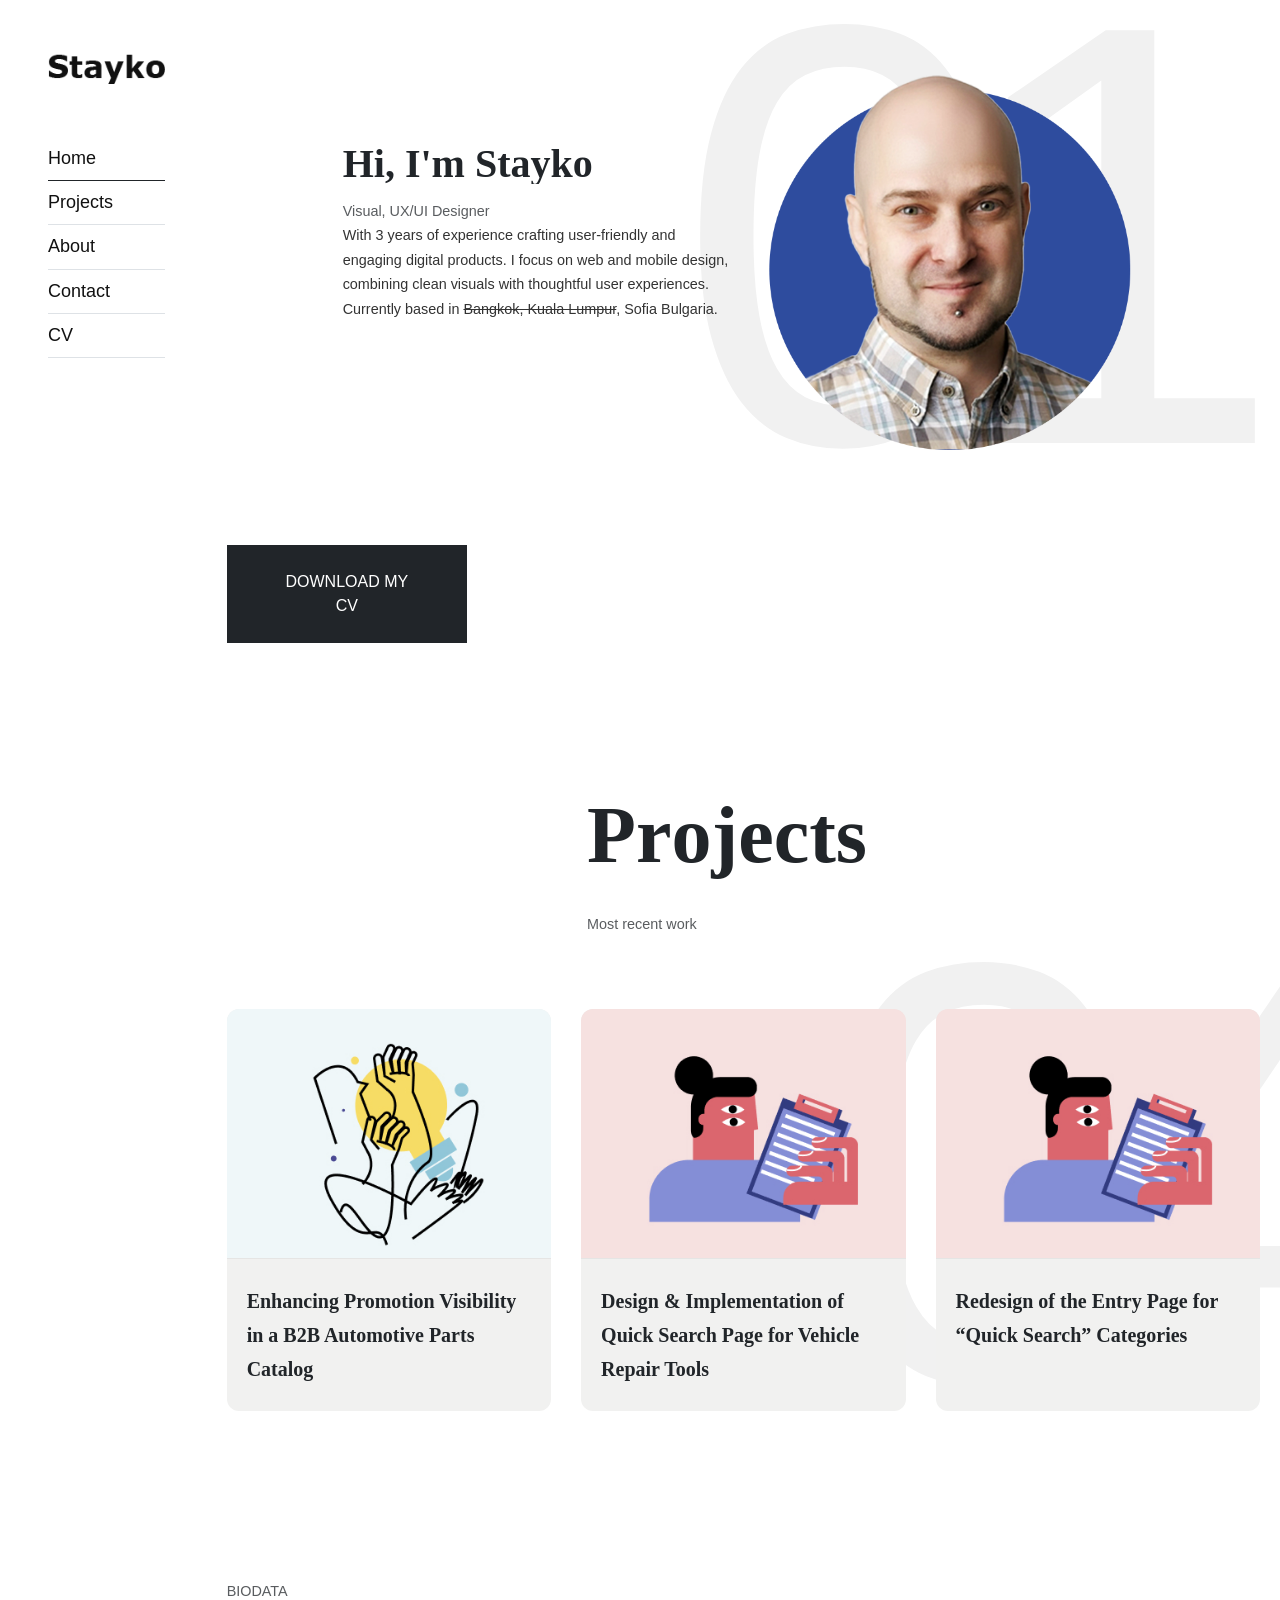
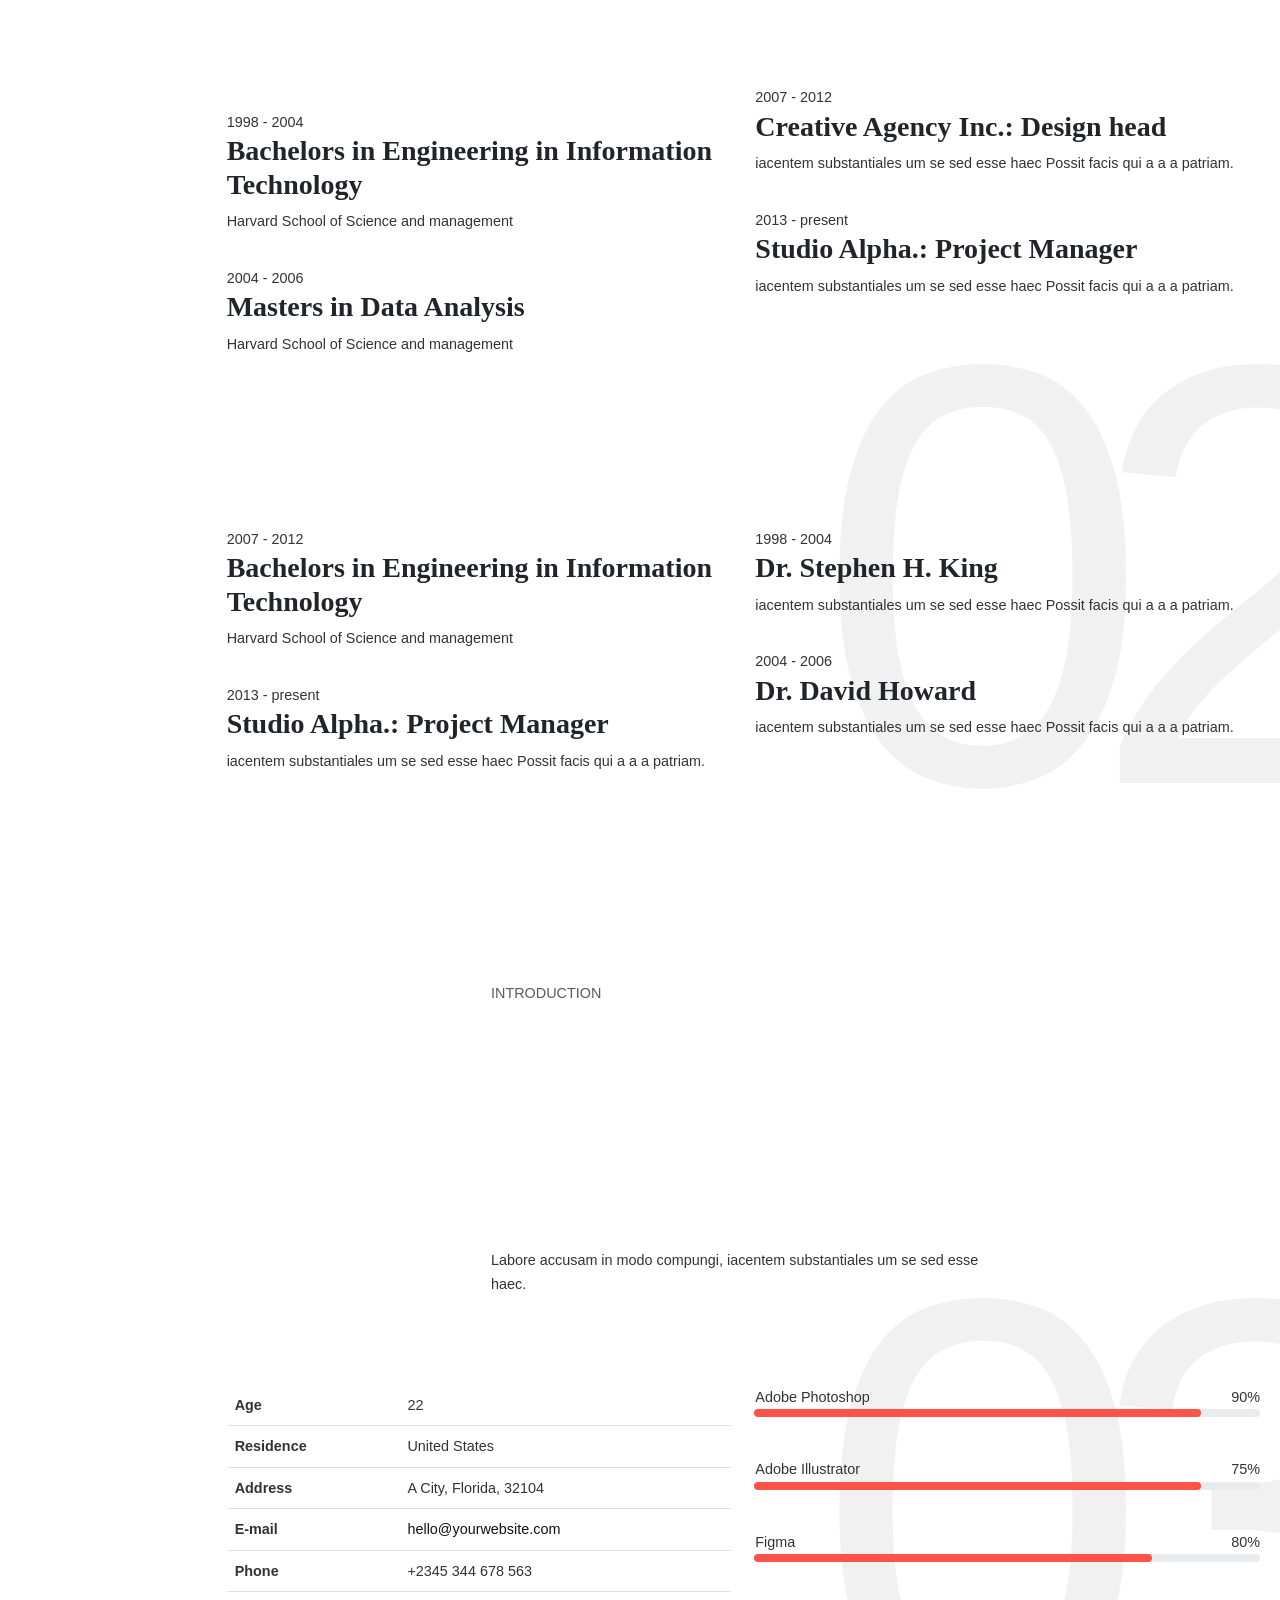
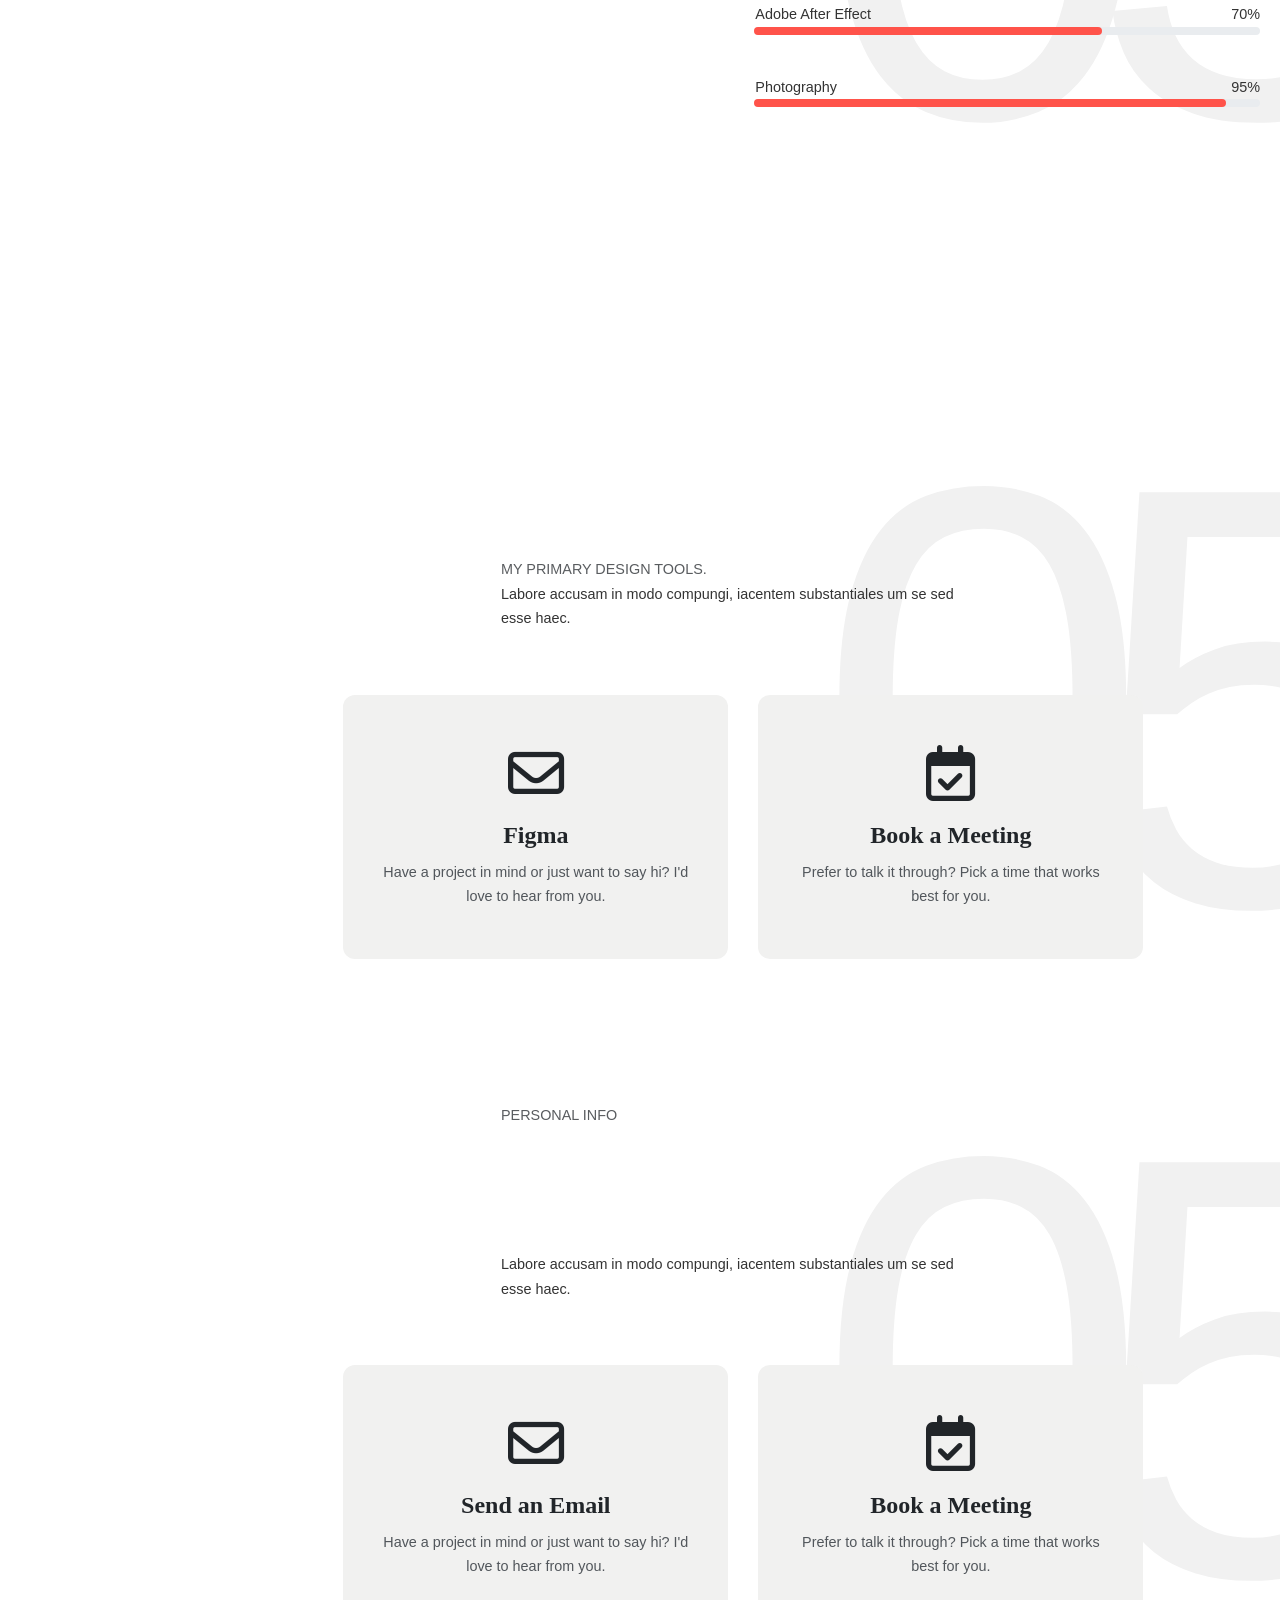
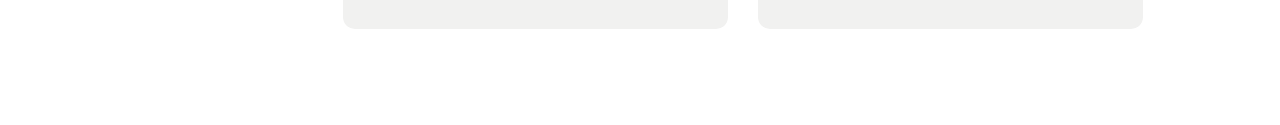
==== commit 321e14d7: "Update Julie Creative Portfolio.html" ====
--- a/Julie Creative Portfolio.html
+++ b/Julie Creative Portfolio.html
@@ -412,11 +412,12 @@
             <div class="container">
               <div class="row justify-content-center mb-5">
                 <div class="col-lg-6 aos-init" data-aos="fade-up">
-                  <span class="text-muted text-uppercase">Personal Info</span>
+                  
                   <h2 class="display-1 txt-fx slide-up">
   <span class="word">
     <span class="letter" style="transition-delay:100ms;">Design tools I use</span>    
 </h2>
+                  <span class="text-muted text-uppercase">My primary design tools.</span>
                   <p>Labore accusam in modo compungi, iacentem substantiales um se sed esse haec.</p>
                 </div>
               </div>
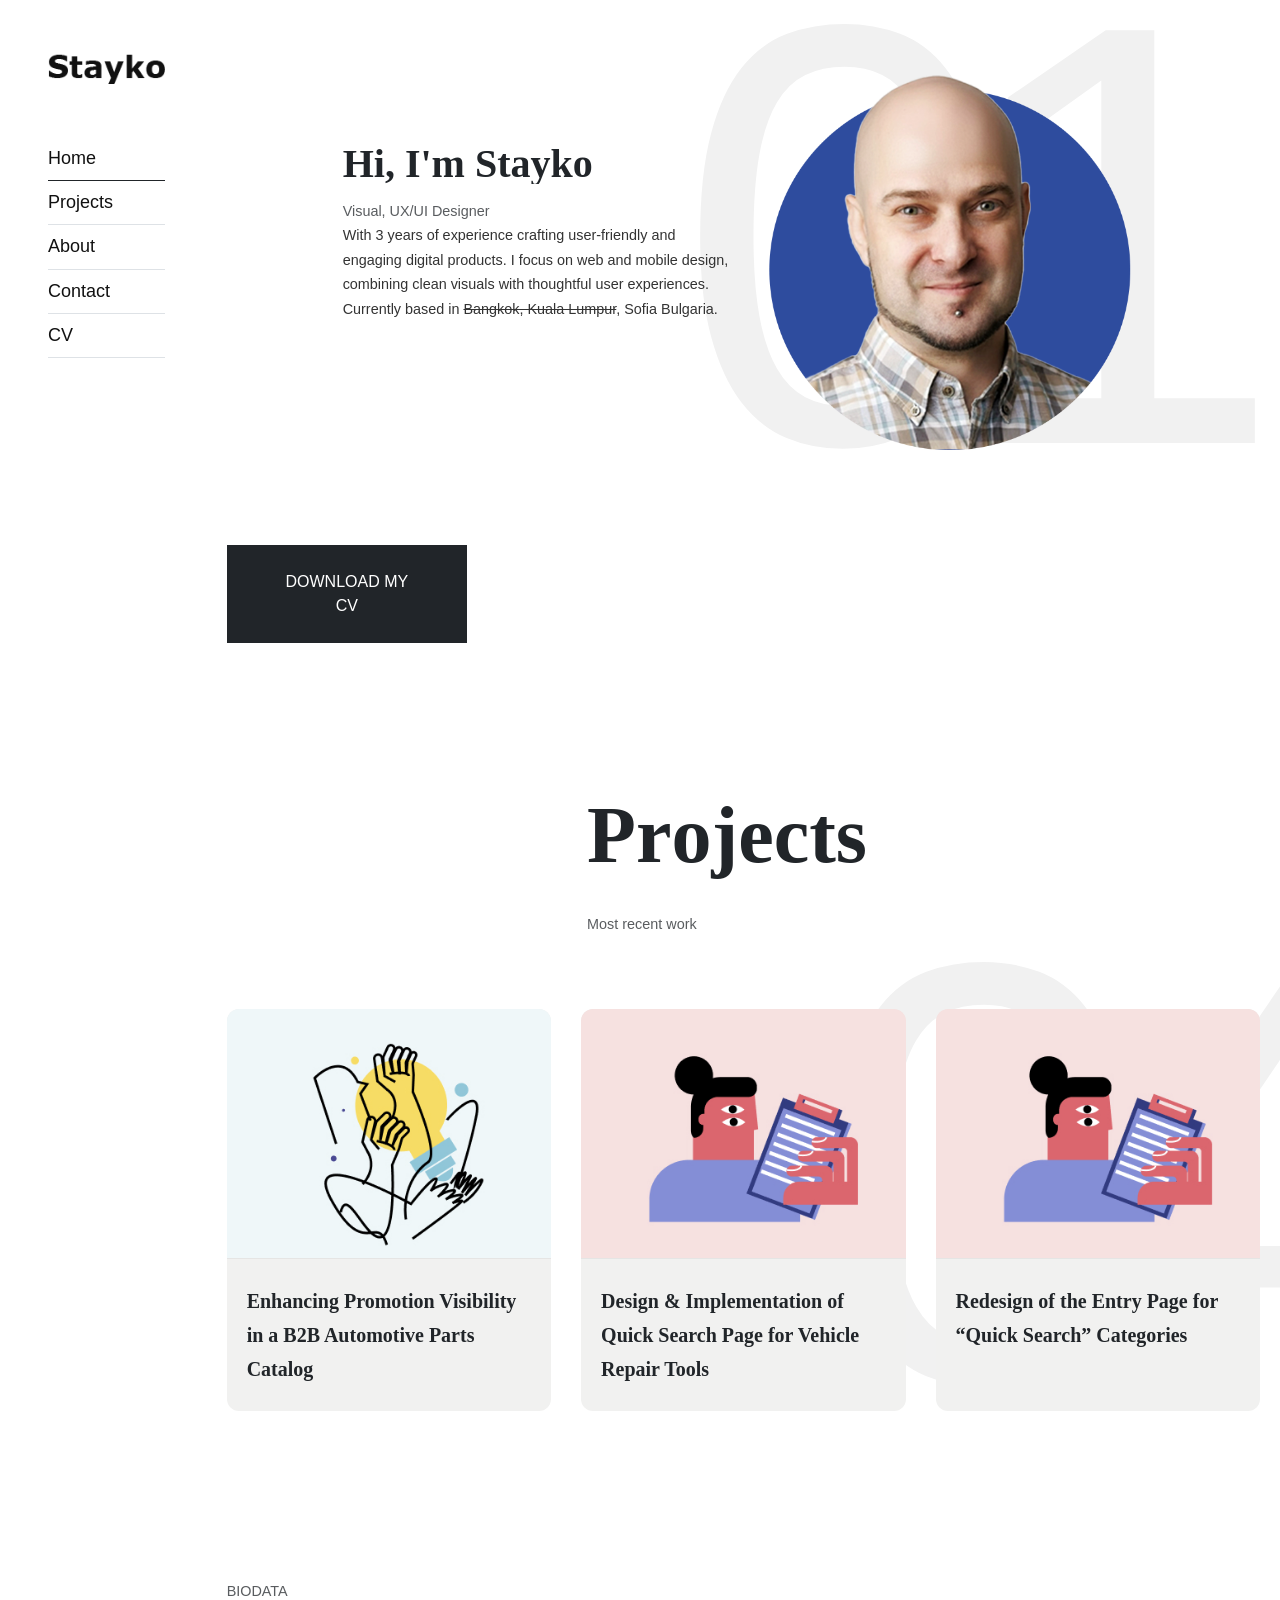
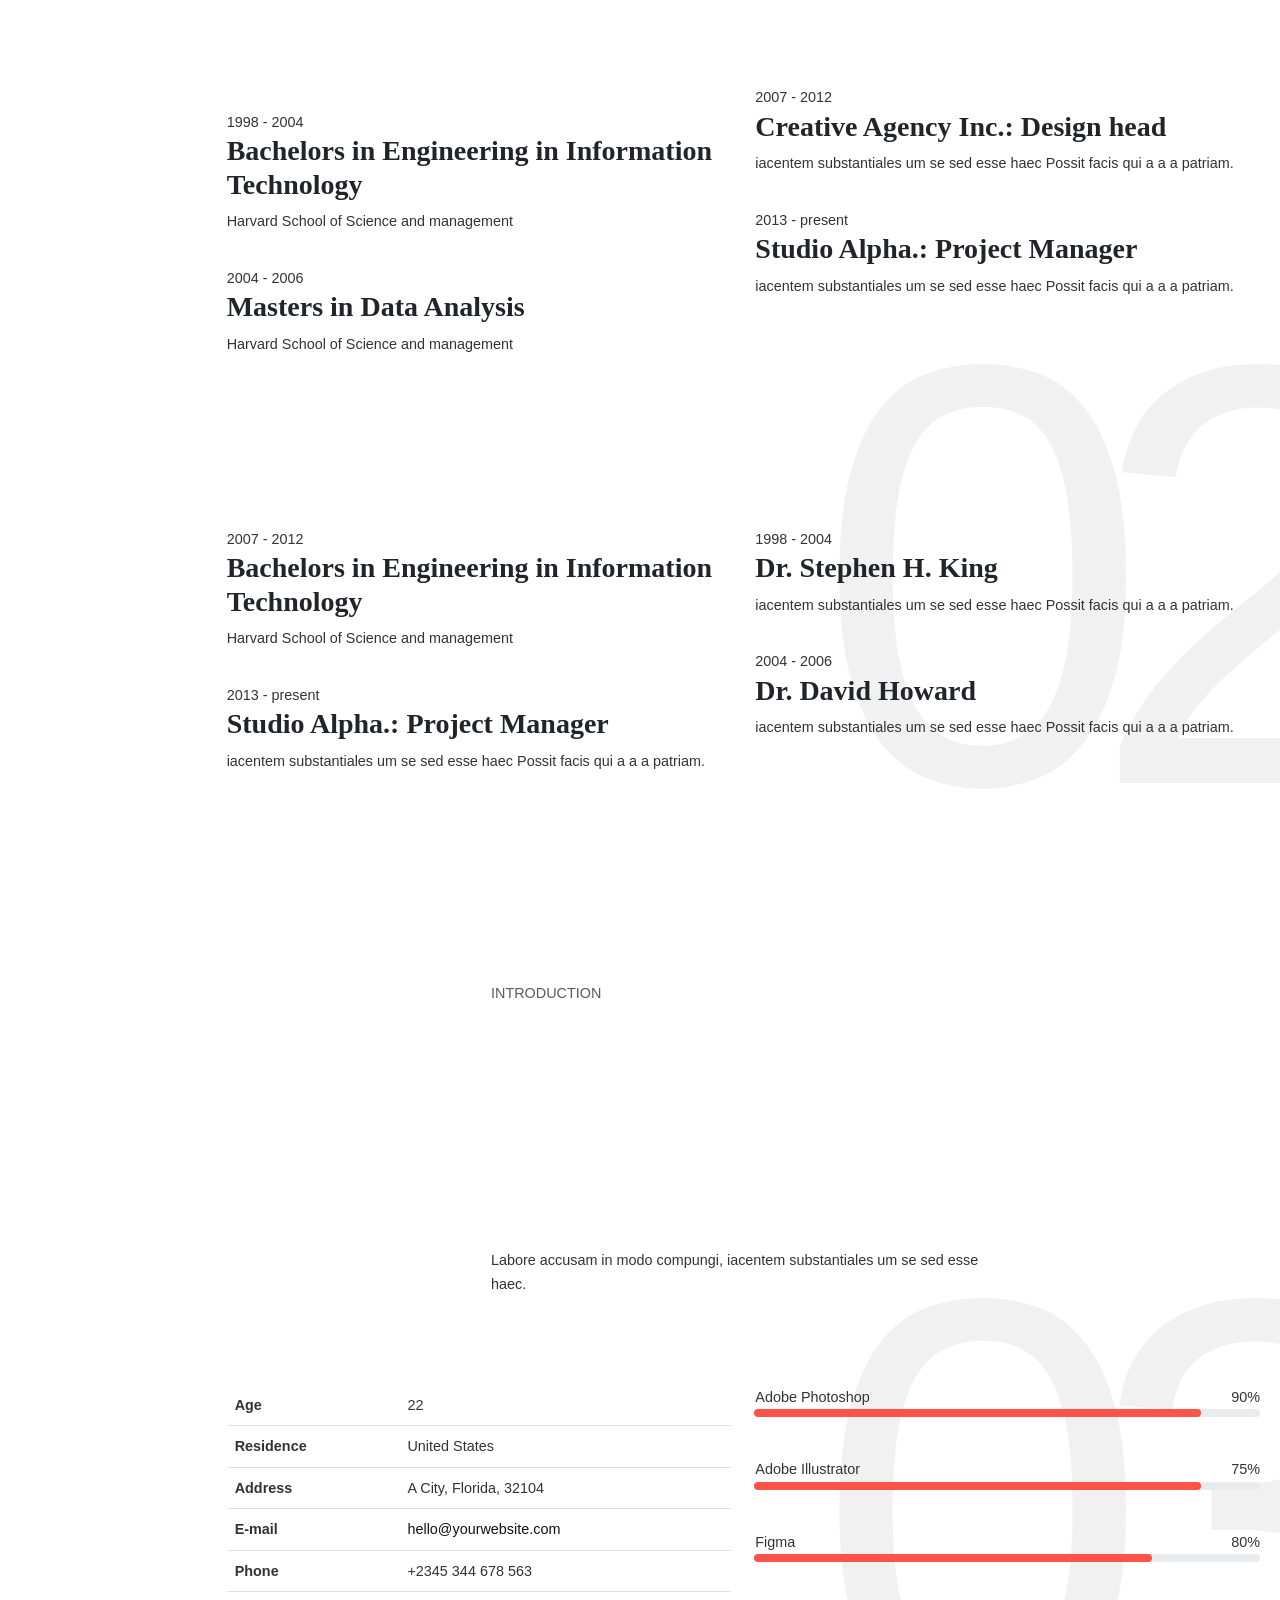
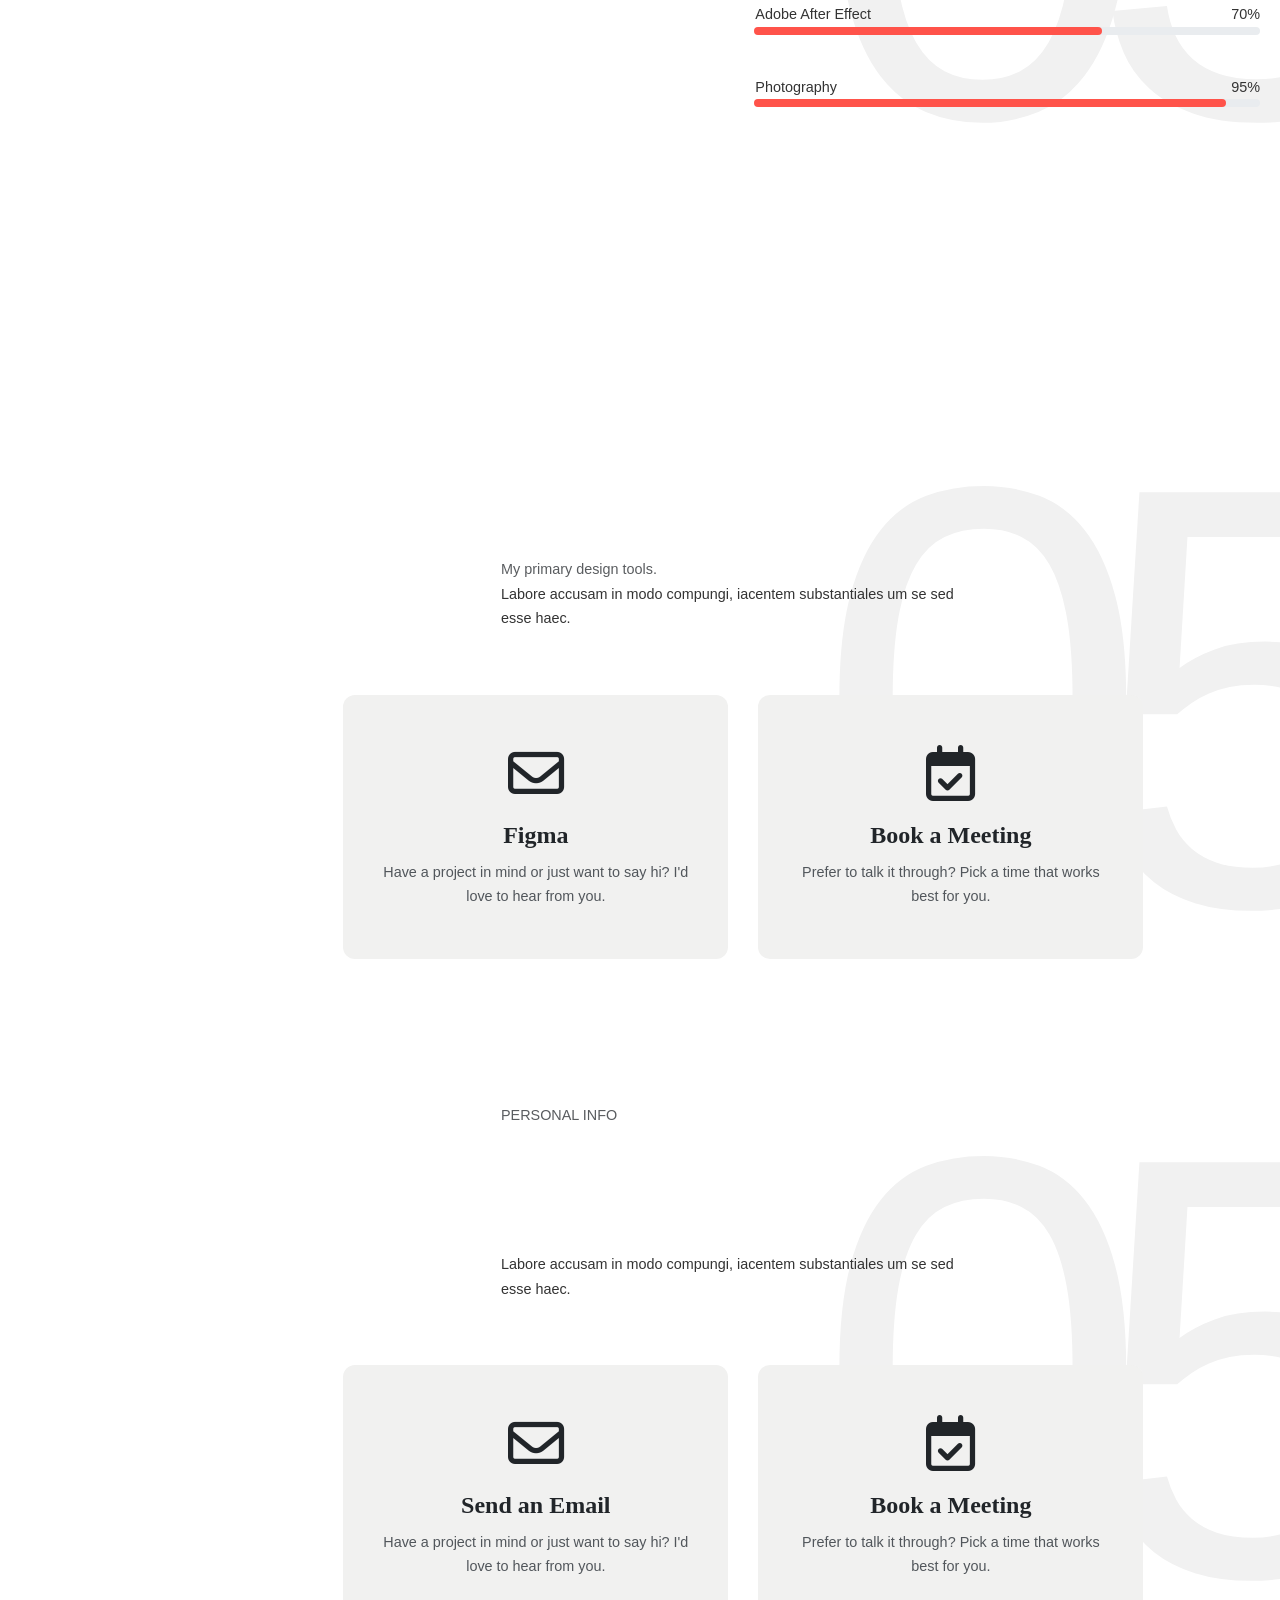
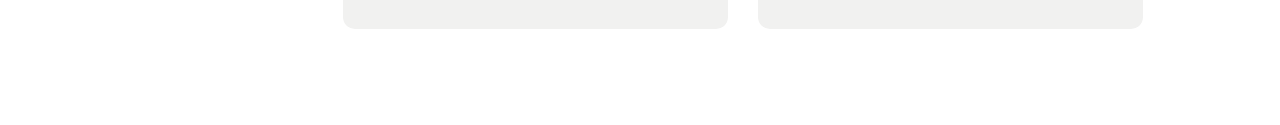
==== commit 2ddf04a3: "Update Julie Creative Portfolio.html" ====
--- a/Julie Creative Portfolio.html
+++ b/Julie Creative Portfolio.html
@@ -416,8 +416,7 @@
                   <h2 class="display-1 txt-fx slide-up">
   <span class="word">
     <span class="letter" style="transition-delay:100ms;">Design tools I use</span>    
-</h2>
-                  <span class="text-muted text-uppercase">My primary design tools.</span>
+</h2> <span class="text-muted">My primary design tools.</span>
                   <p>Labore accusam in modo compungi, iacentem substantiales um se sed esse haec.</p>
                 </div>
               </div>
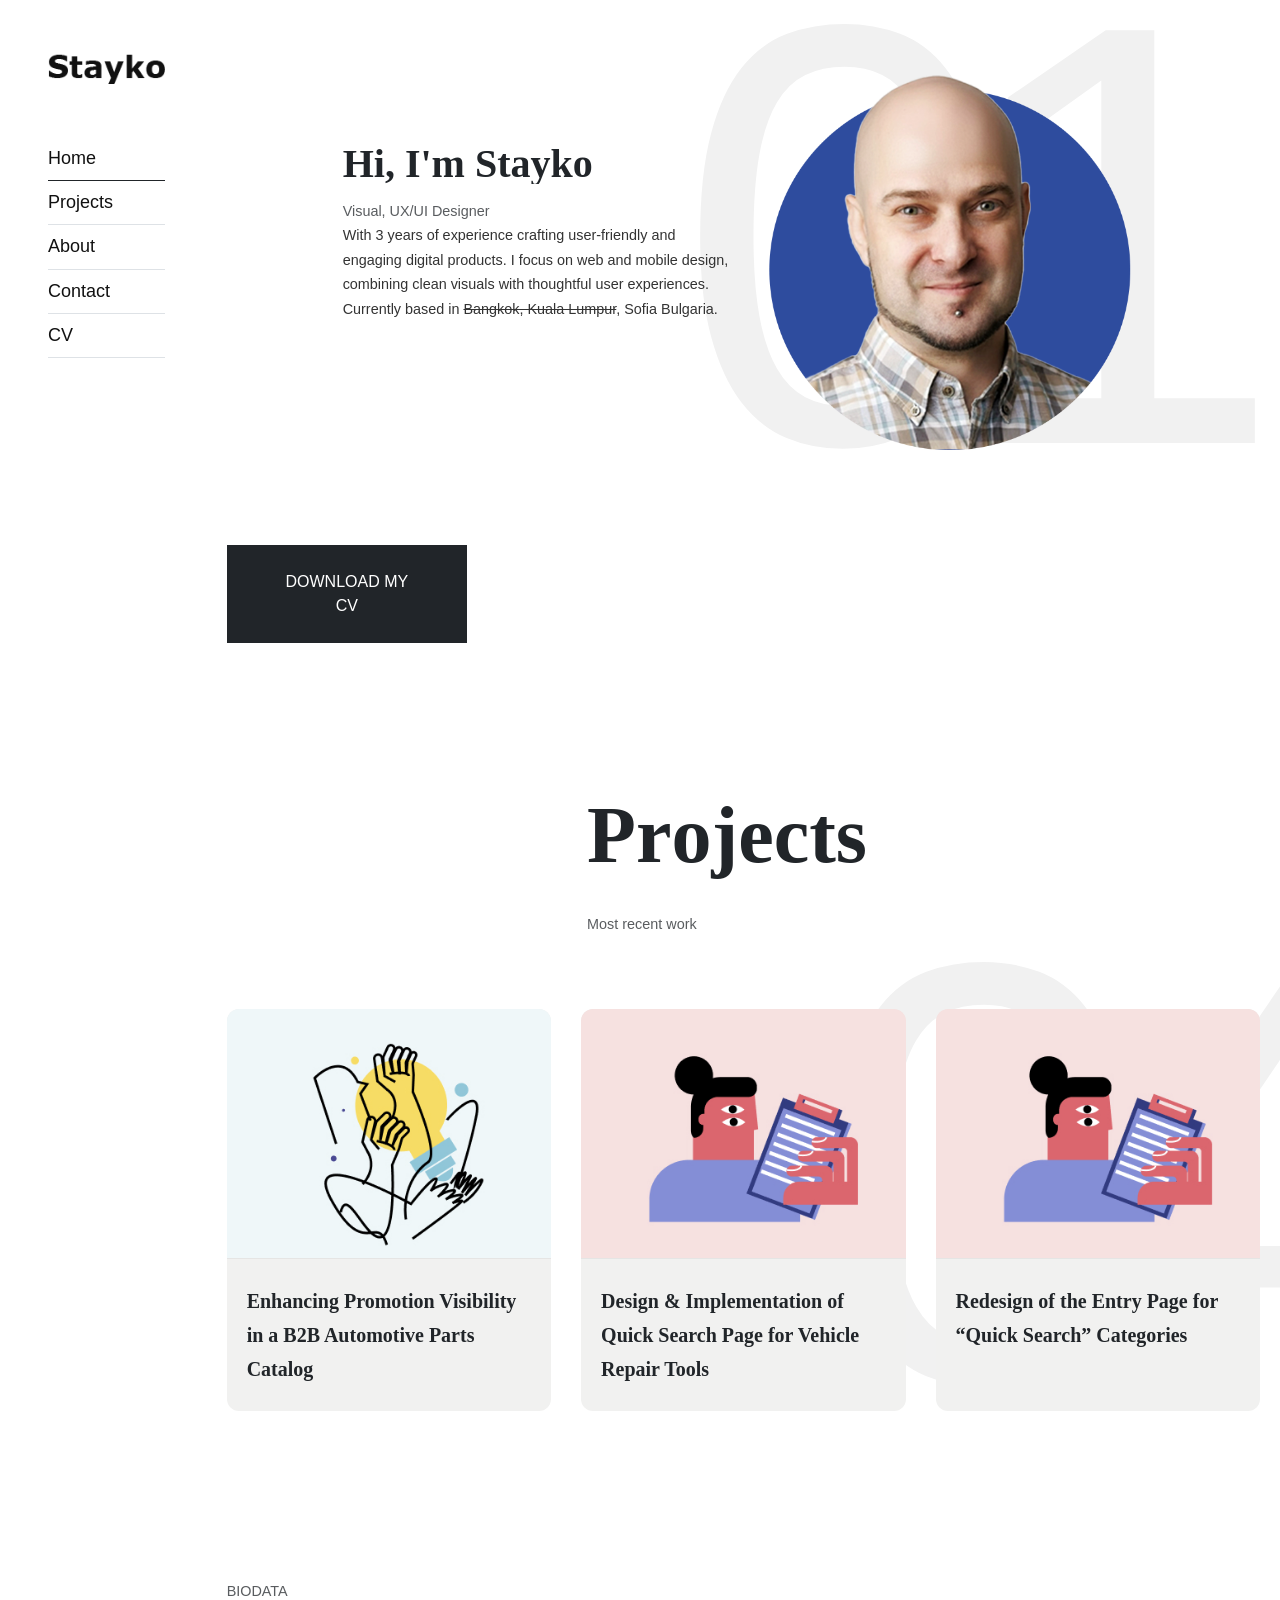
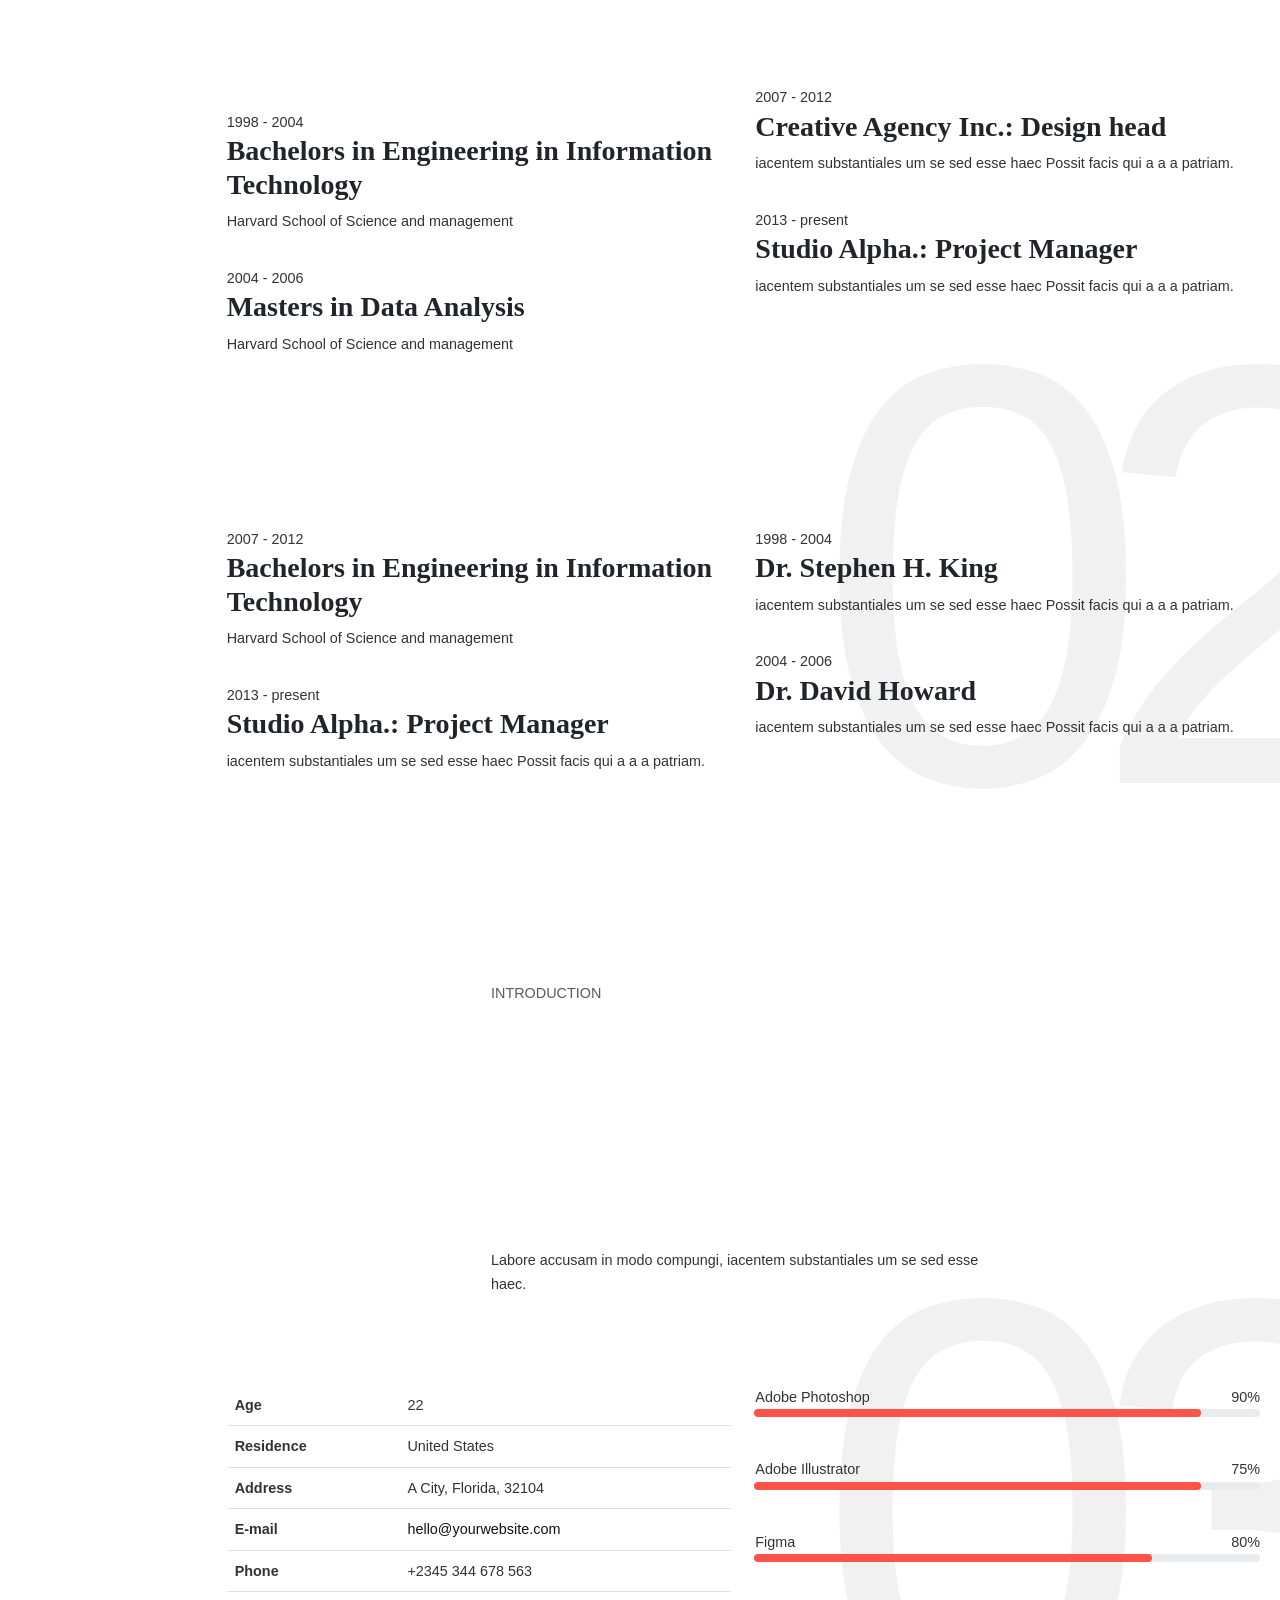
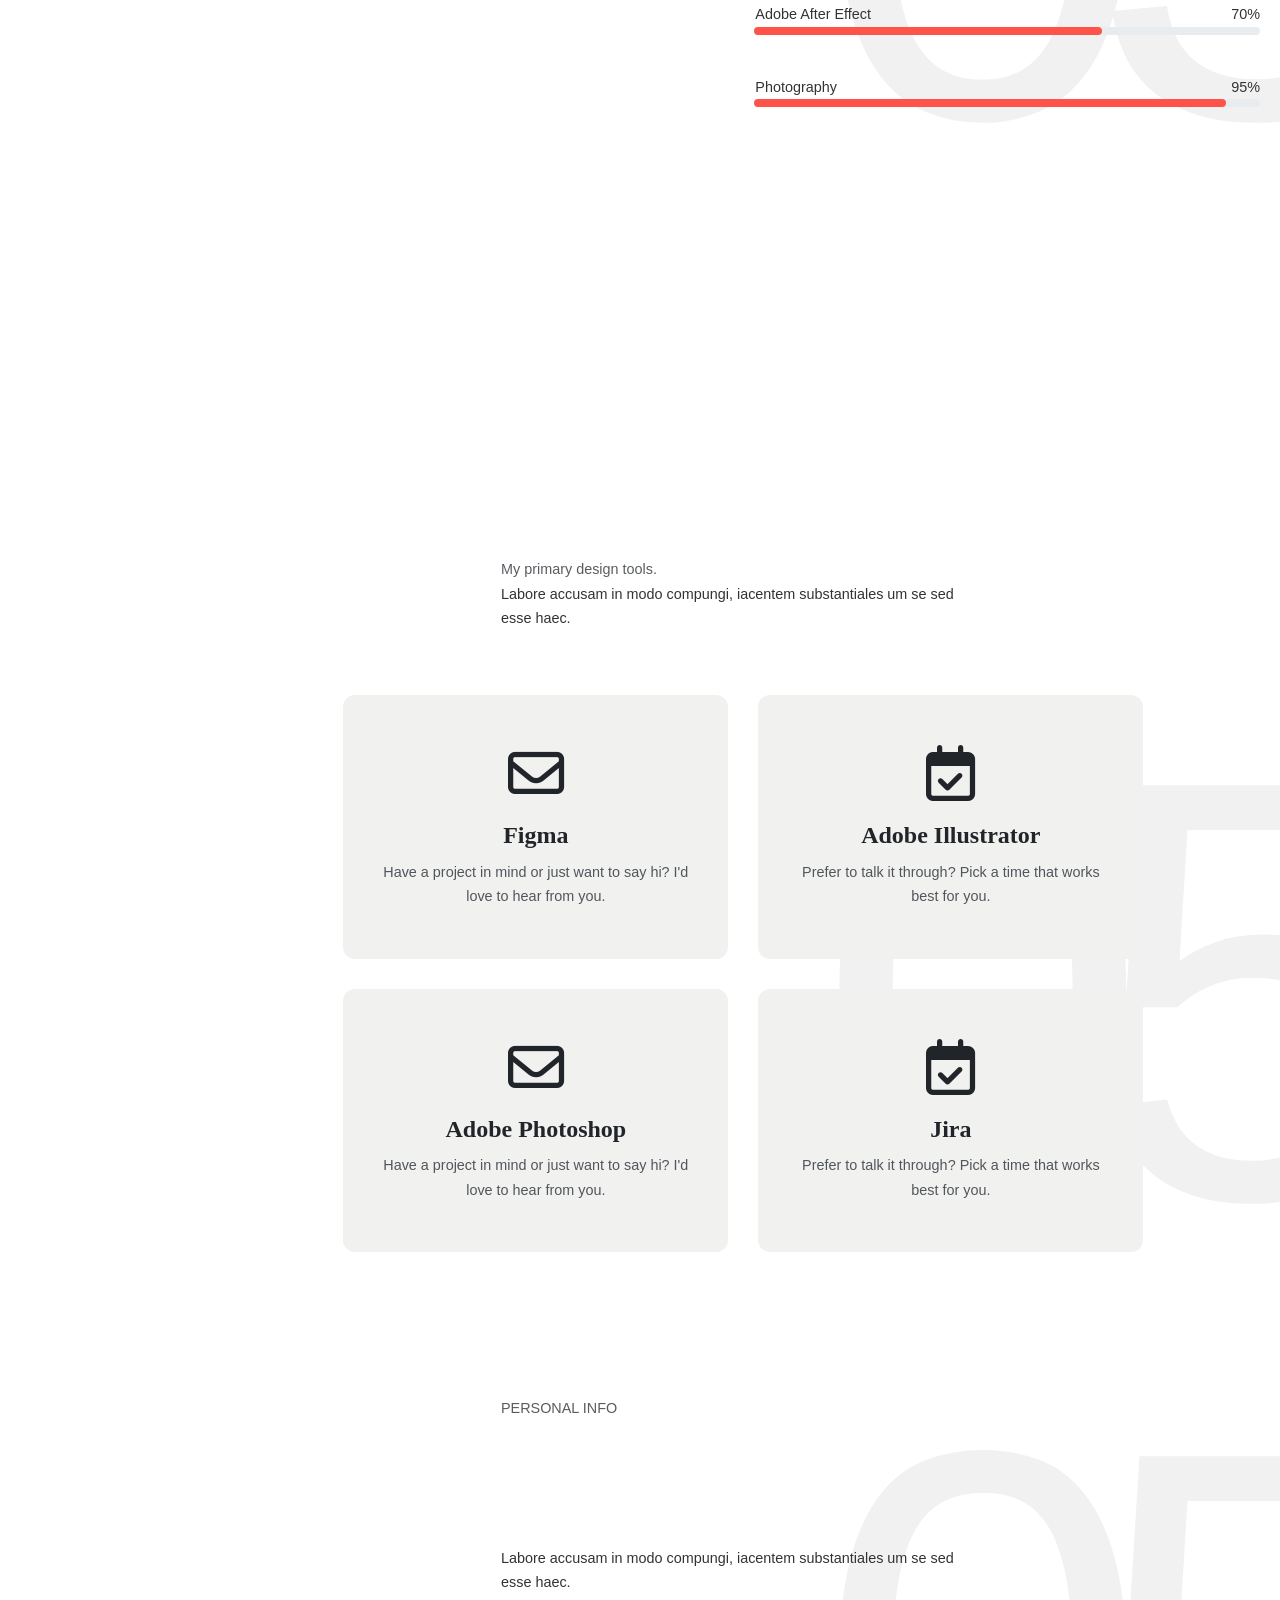
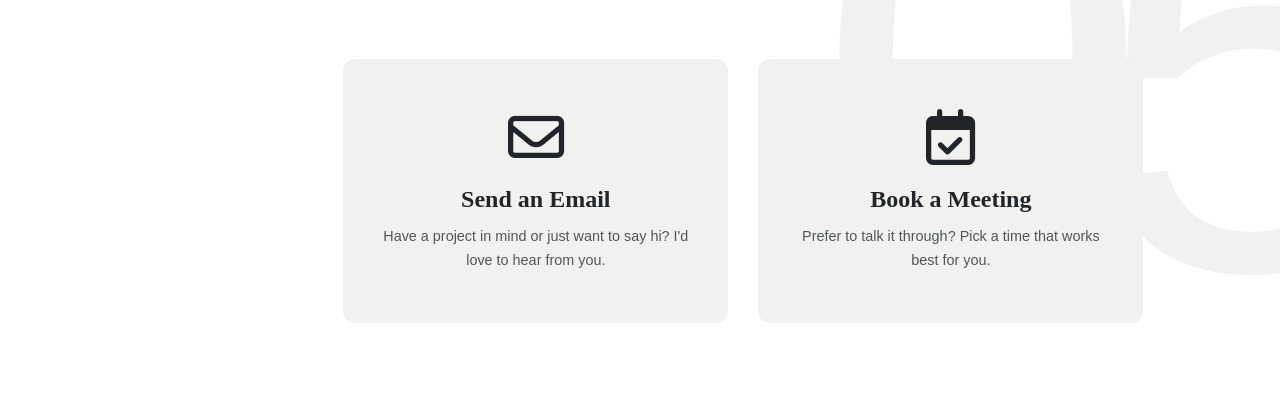
==== commit 64330c87: "Update Julie Creative Portfolio.html" ====
--- a/Julie Creative Portfolio.html
+++ b/Julie Creative Portfolio.html
@@ -413,27 +413,37 @@
               <div class="row justify-content-center mb-5">
                 <div class="col-lg-6 aos-init" data-aos="fade-up">
                   
-                  <h2 class="display-1 txt-fx slide-up">
-  <span class="word">
-    <span class="letter" style="transition-delay:100ms;">Design tools I use</span>    
-</h2> <span class="text-muted">My primary design tools.</span>
+                  <h2 class="display-1 txt-fx slide-up"><span class="letter" style="transition-delay:180ms;">D</span><span class="letter" style="transition-delay:190ms;">e</span><span class="letter" style="transition-delay:200ms;">s</span><span class="letter" style="transition-delay:210ms;">i</span><span class="letter" style="transition-delay:220ms;">g</span><span class="letter" style="transition-delay:230ms;">n</span><span class="letter" style="transition-delay:100ms;">&nbsp;</span><span class="word"><span class="letter" style="transition-delay:250ms;">t</span><span class="letter" style="transition-delay:260ms;">o</span><span class="letter" style="transition-delay:270ms;">o</span><span class="letter" style="transition-delay:280ms;">l</span><span class="letter" style="transition-delay:290ms;">s</span></span><span class="letter" style="transition-delay:100ms;">&nbsp;</span><span class="word"><span class="letter" style="transition-delay:310ms;">I</span></span><span class="letter" style="transition-delay:100ms;">&nbsp;</span><span class="word"><span class="letter" style="transition-delay:330ms;">u</span><span class="letter" style="transition-delay:340ms;">s</span><span class="letter" style="transition-delay:350ms;">e</span></span></h2><span class="text-muted">My primary design tools.</span>
                   <p>Labore accusam in modo compungi, iacentem substantiales um se sed esse haec.</p>
                 </div>
               </div>
               <div class="row">
                 <div class="col-12 aos-init" data-aos="fade-up">
                   <div class="contact-btn-grid">
-                    <!--==================== CONTACT 1 - EMAIL ====================-->
-                    <a href="https://figma.com/" class="custom-card contact-card">
+                    <!--==================== CONTACT 1 - FIGMA ====================-->
+                    <a href="https://figma.com/" class="custom-card contact-card" target="_blank">
                       <i class="far fa-envelope"></i>
                       <h3>Figma</h3>
                       <p>Have a project in mind or just want to say hi? I'd love to hear from you.</p>
                     </a>
 
-                    <!--==================== CONTACT 2 - MEETING ====================-->
-                    <a href="https://www.planfy.com/" target="_blank" rel="noopener" class="custom-card contact-card">
+                    <!--==================== CONTACT 2 - ADOBE ILLUSTRATOR ====================-->
+                    <a href="https://www.adobe.com/" target="_blank" rel="noopener" class="custom-card contact-card">
                       <i class="far fa-calendar-check"></i>
-                      <h3>Book a Meeting</h3>
+                      <h3>Adobe Illustrator</h3>
+                      <p>Prefer to talk it through? Pick a time that works best for you.</p>
+                    </a>
+                    <!--==================== CONTACT 3 - ADOBE PHOTOSHOP ====================-->
+                    <a href="https://www.adobe.com/" class="custom-card contact-card" target="_blank">
+                      <i class="far fa-envelope"></i>
+                      <h3>Adobe Photoshop</h3>
+                      <p>Have a project in mind or just want to say hi? I'd love to hear from you.</p>
+                    </a>
+
+                    <!--==================== CONTACT 4 - JIRA ====================-->
+                    <a href="https://www.atlassian.com/software/jira?referer=jira.com/" target="_blank" rel="noopener" class="custom-card contact-card">
+                      <i class="far fa-calendar-check"></i>
+                      <h3>Jira</h3>
                       <p>Prefer to talk it through? Pick a time that works best for you.</p>
                     </a>
                   </div>
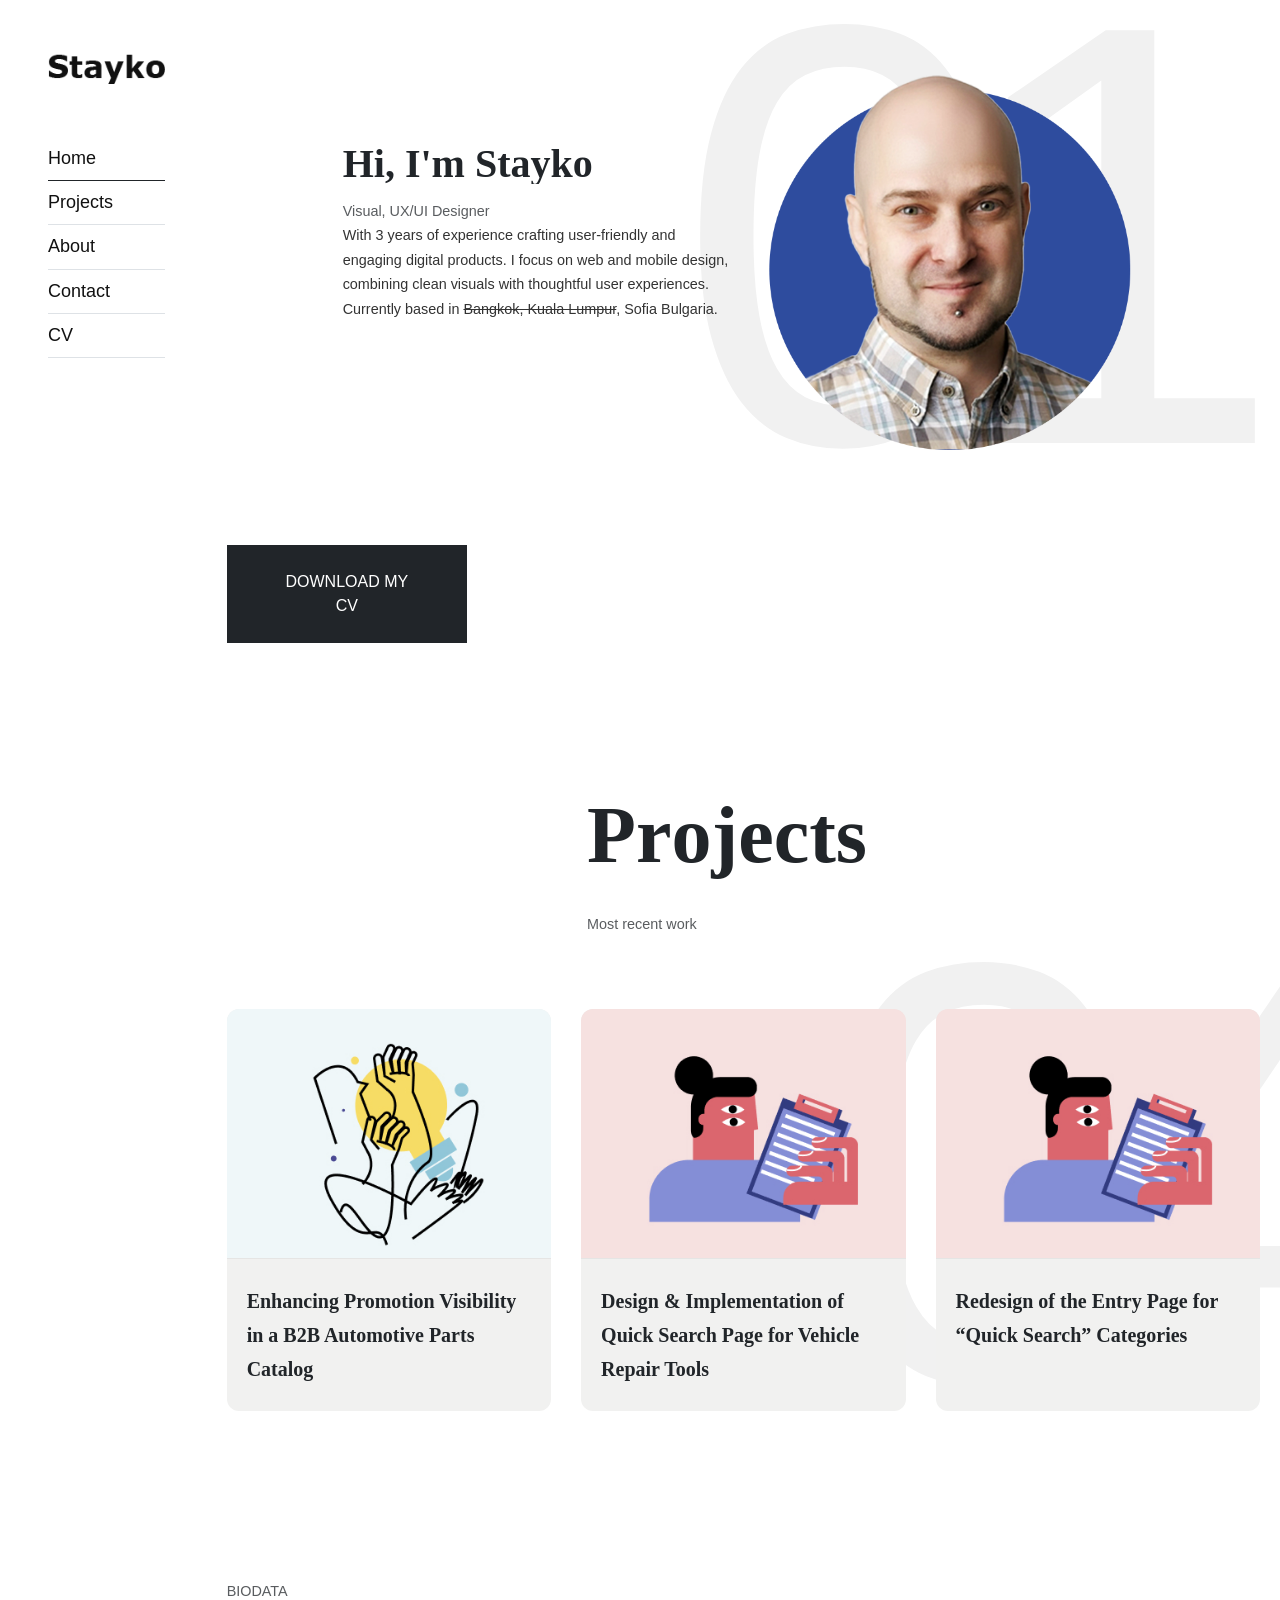
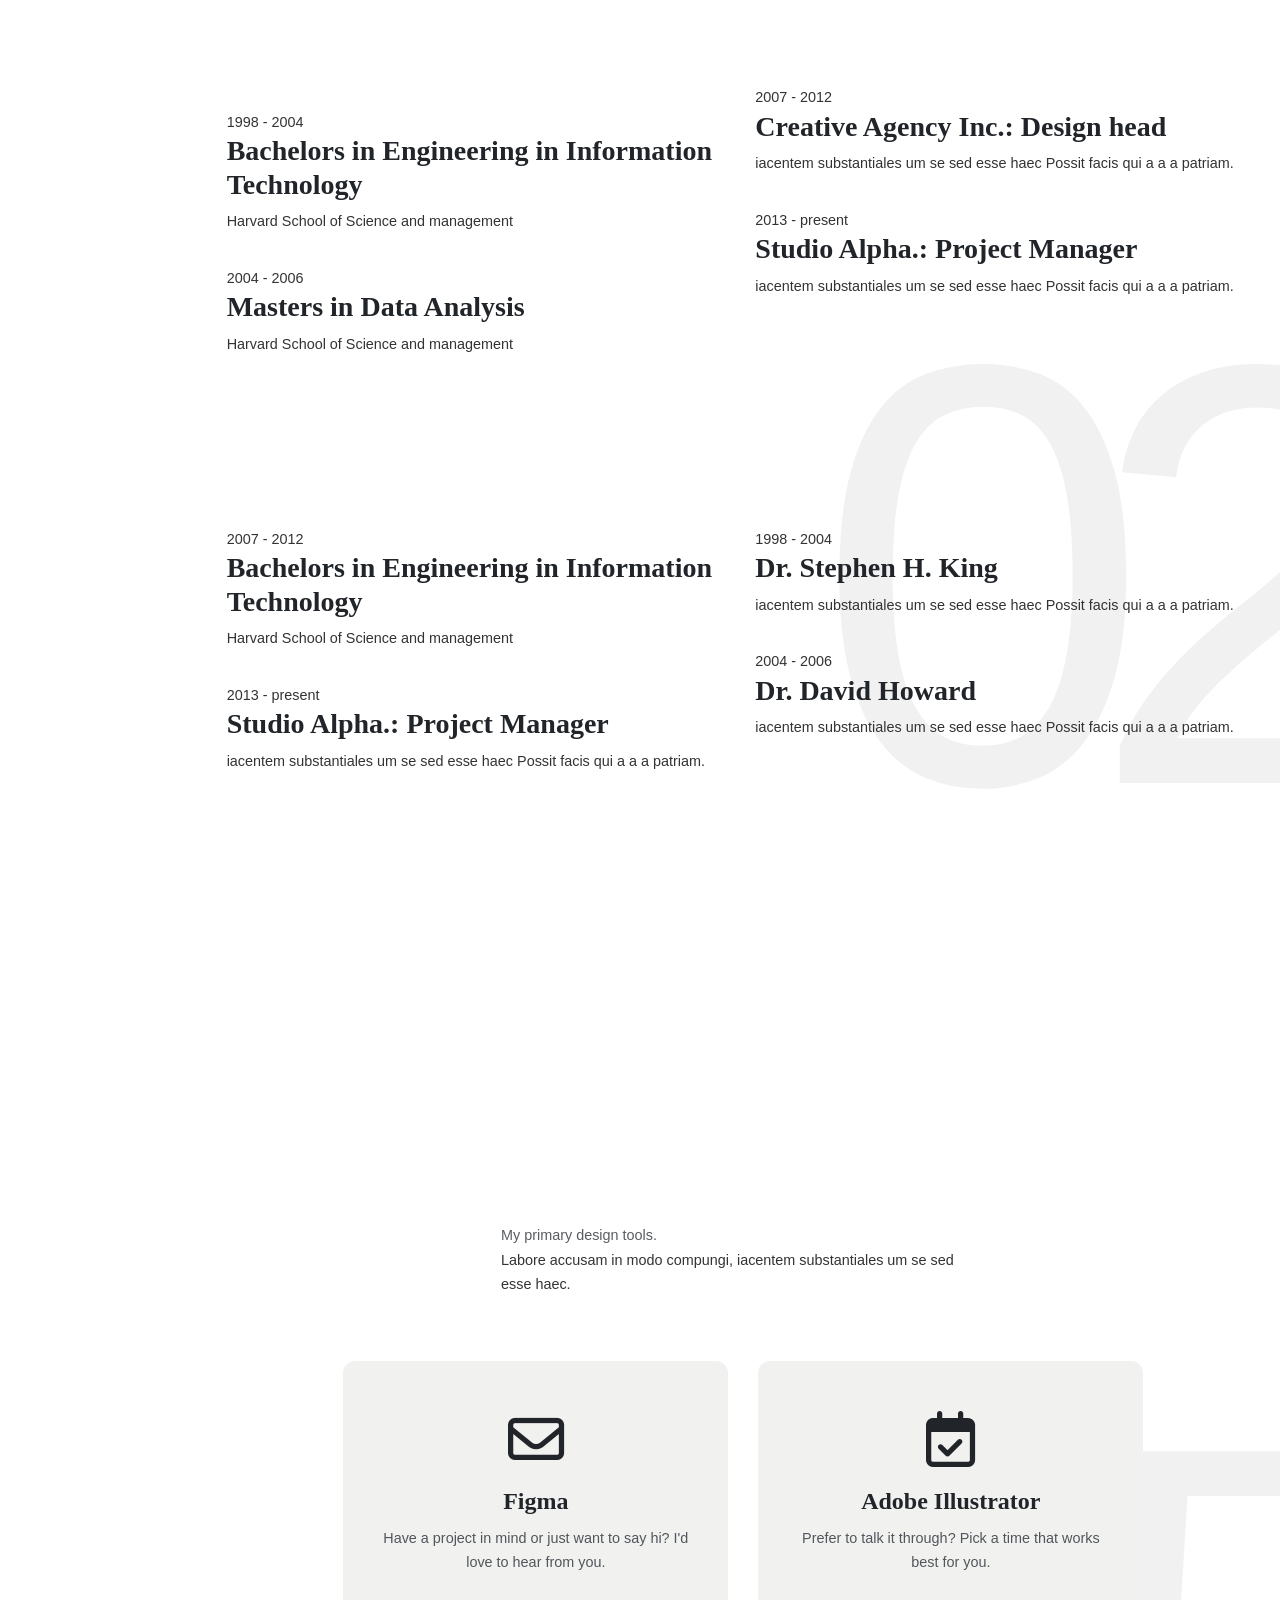
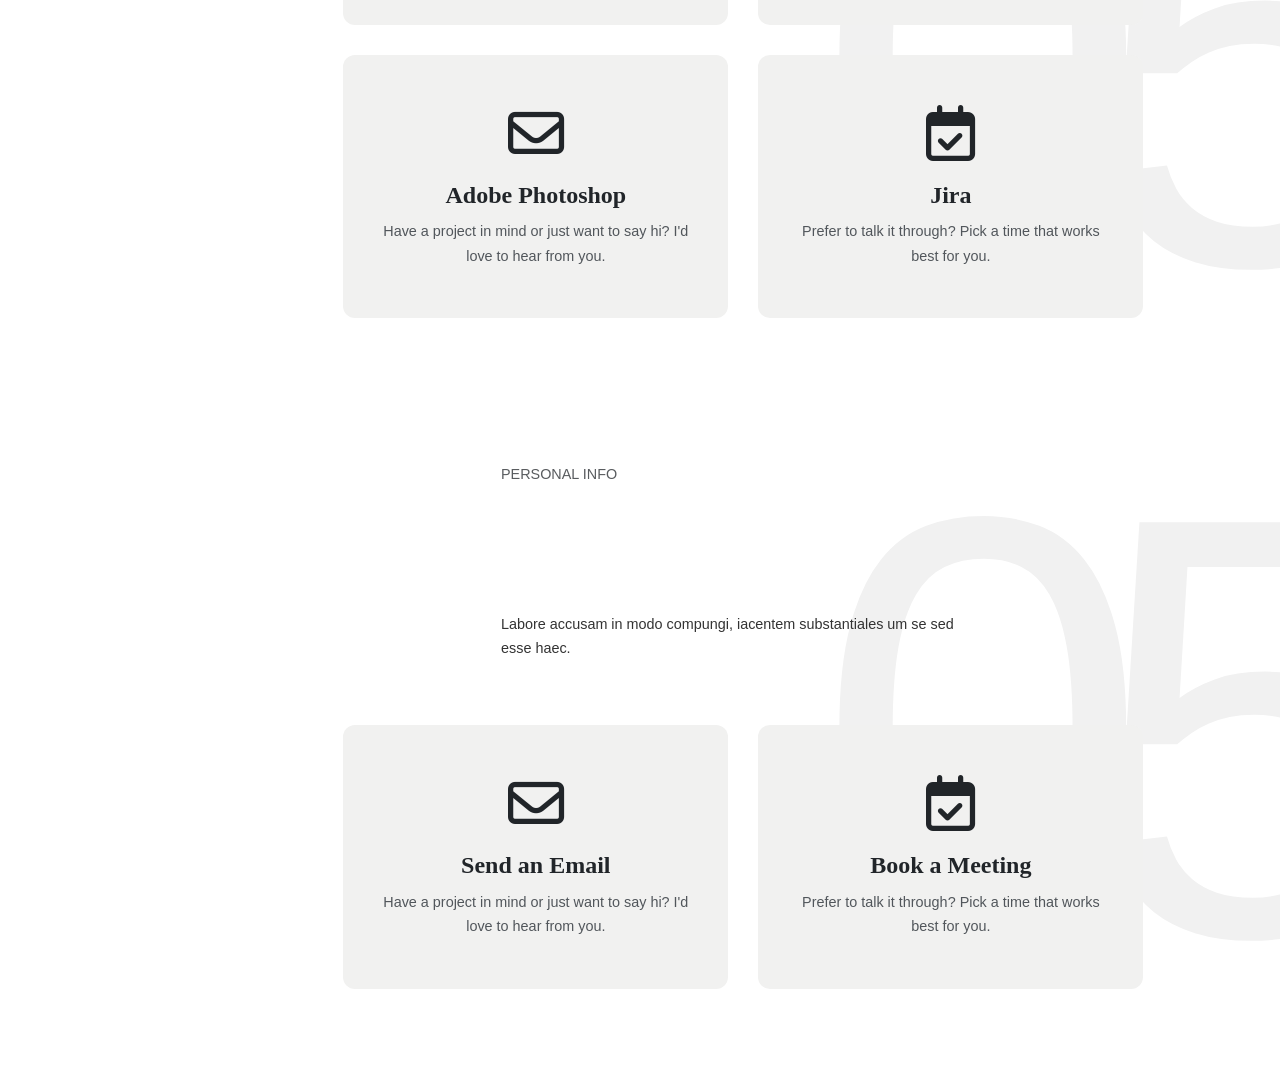
==== commit 2bd21471: "Update Julie Creative Portfolio.html" ====
--- a/Julie Creative Portfolio.html
+++ b/Julie Creative Portfolio.html
@@ -315,98 +315,7 @@
                 </div>
               </div>
             </div>
-          </section>
-
-          <section id="experience" class="my-5 py-5 bg-text" data-text="03">
-            <div class="row justify-content-center mb-5">
-              <div class="col-lg-6 aos-init" data-aos="fade-up">
-                <span class="text-muted text-uppercase">introduction</span>
-                <h2 class="display-1 txt-fx slide-up"><span class="word"><span class="letter" style="transition-delay:100ms;">E</span><span class="letter" style="transition-delay:110ms;">x</span><span class="letter" style="transition-delay:120ms;">p</span><span class="letter" style="transition-delay:130ms;">e</span><span class="letter" style="transition-delay:140ms;">r</span><span class="letter" style="transition-delay:150ms;">i</span><span class="letter" style="transition-delay:160ms;">e</span><span class="letter" style="transition-delay:170ms;">n</span><span class="letter" style="transition-delay:180ms;">c</span><span class="letter" style="transition-delay:190ms;">e</span><span class="letter" style="transition-delay:200ms;">d</span></span><span class="letter" style="transition-delay:100ms;">&nbsp;</span><span class="word"><span class="letter" style="transition-delay:220ms;">C</span><span class="letter" style="transition-delay:230ms;">r</span><span class="letter" style="transition-delay:240ms;">e</span><span class="letter" style="transition-delay:250ms;">a</span><span class="letter" style="transition-delay:260ms;">t</span><span class="letter" style="transition-delay:270ms;">i</span><span class="letter" style="transition-delay:280ms;">v</span><span class="letter" style="transition-delay:290ms;">e</span></span><span class="letter" style="transition-delay:100ms;">&nbsp;</span><span class="word"><span class="letter" style="transition-delay:310ms;">m</span><span class="letter" style="transition-delay:320ms;">i</span><span class="letter" style="transition-delay:330ms;">n</span><span class="letter" style="transition-delay:340ms;">d</span></span></h2>
-                <p>Labore accusam in modo compungi, iacentem substantiales um se sed esse haec.</p>
-              </div>
-            </div>
-            <div class="row">
-              <div class="col-lg-6">
-                <div class="info-element py-4 aos-init" data-aos="fade-up">
-                  <table class="table">
-                    <tbody>
-                      <tr>
-                        <th>Age</th>
-                        <td>22</td>
-                      </tr>
-                      <tr>
-                        <th>Residence</th>
-                        <td>United States</td>
-                      </tr>
-                      <tr>
-                        <th>Address</th>
-                        <td>A City, Florida, 32104</td>
-                      </tr>
-                      <tr>
-                        <th>E-mail</th>
-                        <td><a href="https://demo.templatesjungle.com/julia/#">hello@yourwebsite.com</a></td>
-                      </tr>
-                      <tr class="no-border-bottom">
-                        <th>Phone</th>
-                        <td>+2345 344 678 563</td>
-                      </tr>
-                    </tbody>
-                  </table>
-                </div>
-              </div>
-              <div class="col-lg-6">
-                <div class="skill-chart py-4 aos-init" data-aos="fade-up">
-                  <ul class="skill-chart-list list-unstyled">
-                    <li>
-                      <div class="chart-header d-flex justify-content-between">
-                        <span class="skill-title">Adobe Photoshop</span>
-                        <span class="percentage">90%</span>
-                      </div>
-                      <div class="chart-border">
-                        <div class="chart-percentage ninety-percent"></div>
-                      </div>
-                    </li>
-                    <li>
-                      <div class="chart-header d-flex justify-content-between">
-                        <span class="skill-title">Adobe Illustrator</span>
-                        <span class="percentage">75%</span>
-                      </div>
-                      <div class="chart-border">
-                        <div class="chart-percentage ninety-percent"></div>
-                      </div>
-                    </li>
-                    <li>
-                      <div class="chart-header d-flex justify-content-between">
-                        <span class="skill-title">Figma</span>
-                        <span class="percentage">80%</span>
-                      </div>
-                      <div class="chart-border">
-                        <div class="chart-percentage eighty-percent"></div>
-                      </div>
-                    </li>
-                    <li>
-                      <div class="chart-header d-flex justify-content-between">
-                        <span class="skill-title">Adobe After Effect</span>
-                        <span class="percentage">70%</span>
-                      </div>
-                      <div class="chart-border">
-                        <div class="chart-percentage seventy-percent"></div>
-                      </div>
-                    </li>
-                    <li>
-                      <div class="chart-header d-flex justify-content-between">
-                        <span class="skill-title">Photography</span>
-                        <span class="percentage">95%</span>
-                      </div>
-                      <div class="chart-border">
-                        <div class="chart-percentage ninety-five-percent"></div>
-                      </div>
-                    </li>
-                  </ul>
-                </div>
-              </div>
-            </div>
-          </section>
+          </section>          
 
             <section id="Tools" class="my-5 py-5 bg-text" data-text="05">
             <div class="container">
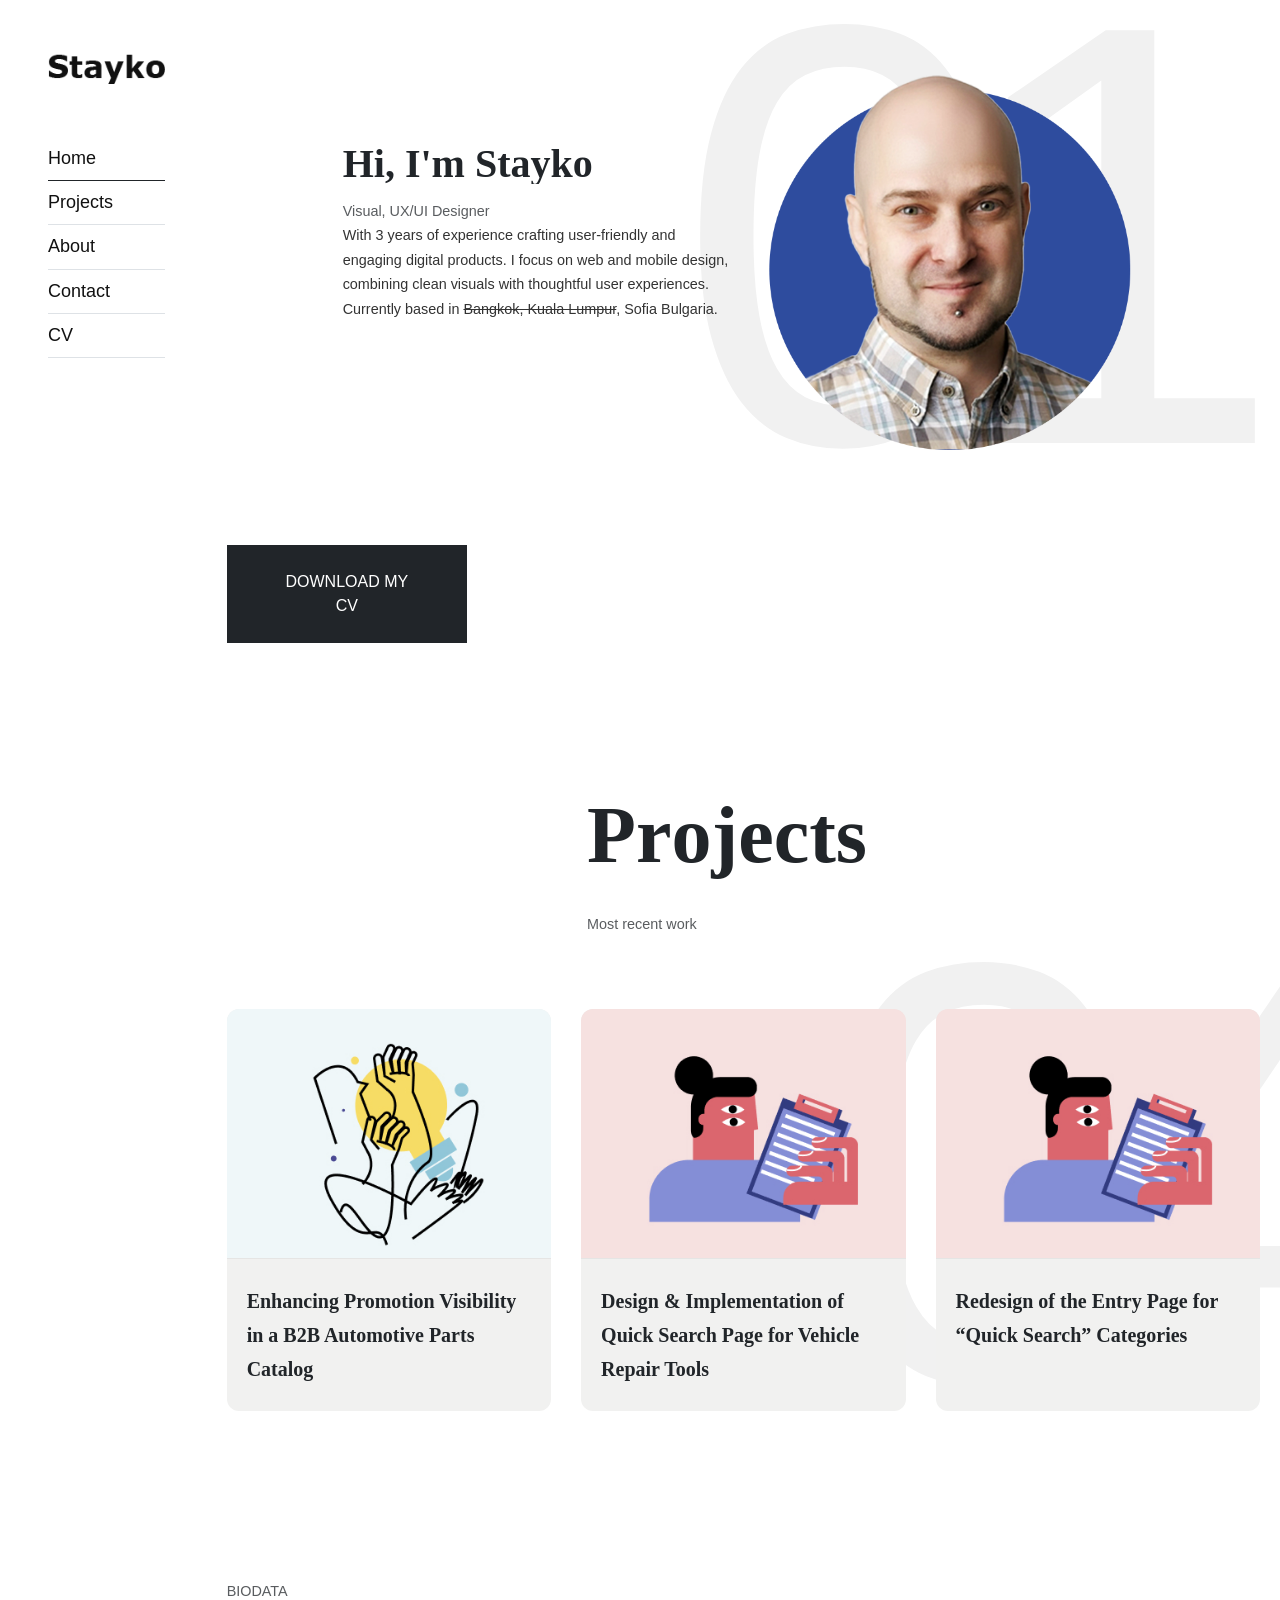
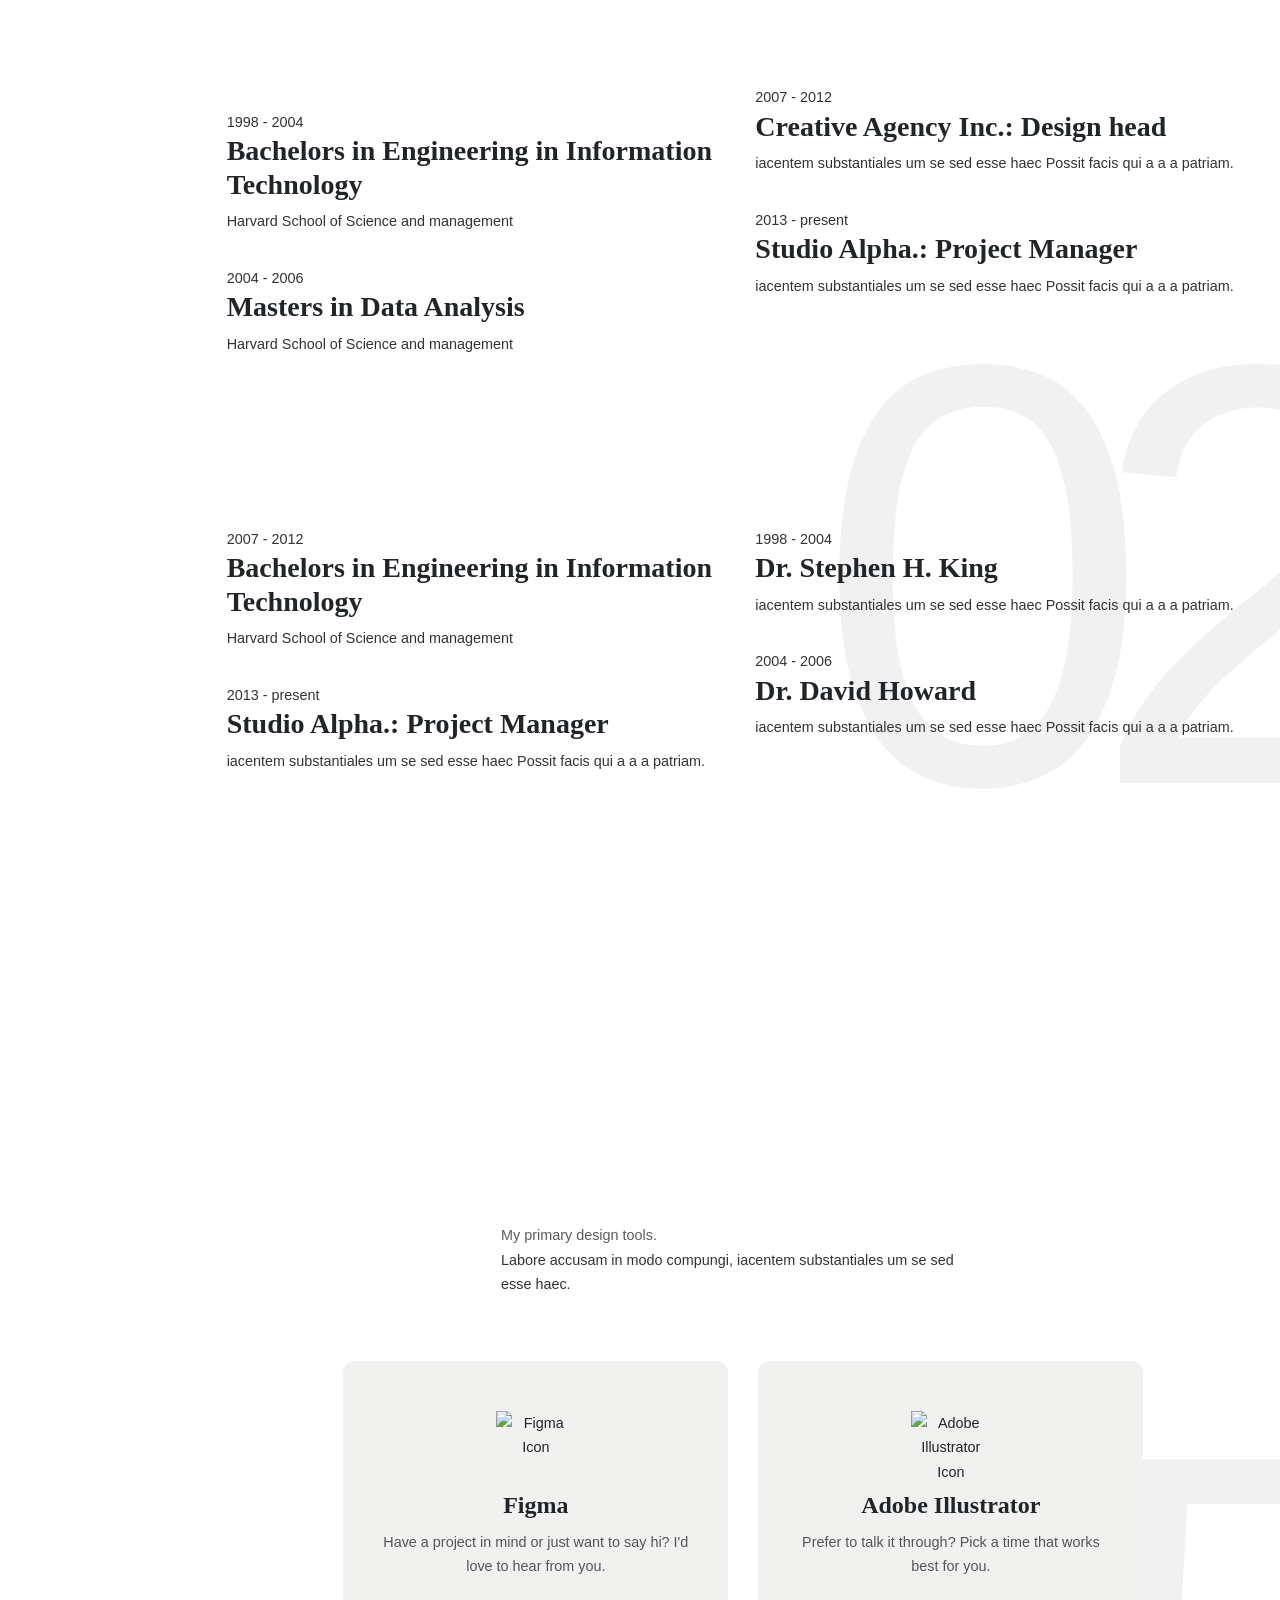
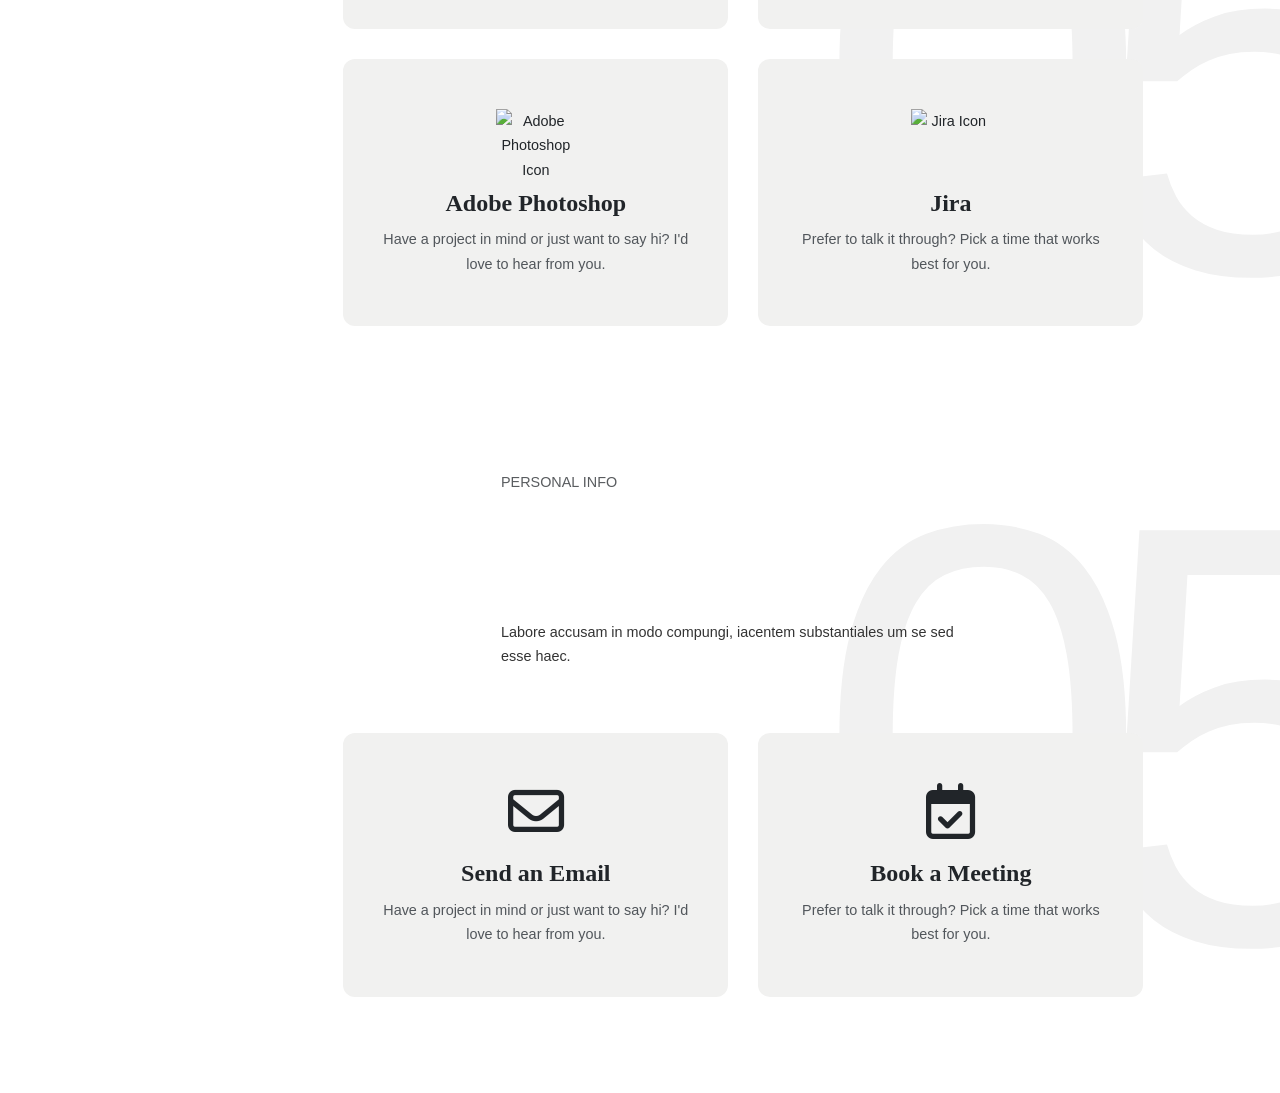
==== commit 5b40ec8d: "Update Julie Creative Portfolio.html" ====
--- a/Julie Creative Portfolio.html
+++ b/Julie Creative Portfolio.html
@@ -331,27 +331,27 @@
                   <div class="contact-btn-grid">
                     <!--==================== CONTACT 1 - FIGMA ====================-->
                     <a href="https://figma.com/" class="custom-card contact-card" target="_blank">
-                      <i class="far fa-envelope"></i>
+                      <img src="images/Figma.svg" alt="Figma Icon" width="80" height="80">
                       <h3>Figma</h3>
                       <p>Have a project in mind or just want to say hi? I'd love to hear from you.</p>
                     </a>
 
                     <!--==================== CONTACT 2 - ADOBE ILLUSTRATOR ====================-->
                     <a href="https://www.adobe.com/" target="_blank" rel="noopener" class="custom-card contact-card">
-                      <i class="far fa-calendar-check"></i>
+                      <img src="images/Ai.svg" alt="Adobe Illustrator Icon" width="80" height="80">
                       <h3>Adobe Illustrator</h3>
                       <p>Prefer to talk it through? Pick a time that works best for you.</p>
                     </a>
                     <!--==================== CONTACT 3 - ADOBE PHOTOSHOP ====================-->
                     <a href="https://www.adobe.com/" class="custom-card contact-card" target="_blank">
-                      <i class="far fa-envelope"></i>
+                      <img src="images/Ps.svg" alt="Adobe Photoshop Icon" width="80" height="80">
                       <h3>Adobe Photoshop</h3>
                       <p>Have a project in mind or just want to say hi? I'd love to hear from you.</p>
                     </a>
 
                     <!--==================== CONTACT 4 - JIRA ====================-->
                     <a href="https://www.atlassian.com/software/jira?referer=jira.com/" target="_blank" rel="noopener" class="custom-card contact-card">
-                      <i class="far fa-calendar-check"></i>
+                      <img src="images/Jira_Logo.svg" alt="Jira Icon" width="80" height="80">
                       <h3>Jira</h3>
                       <p>Prefer to talk it through? Pick a time that works best for you.</p>
                     </a>
